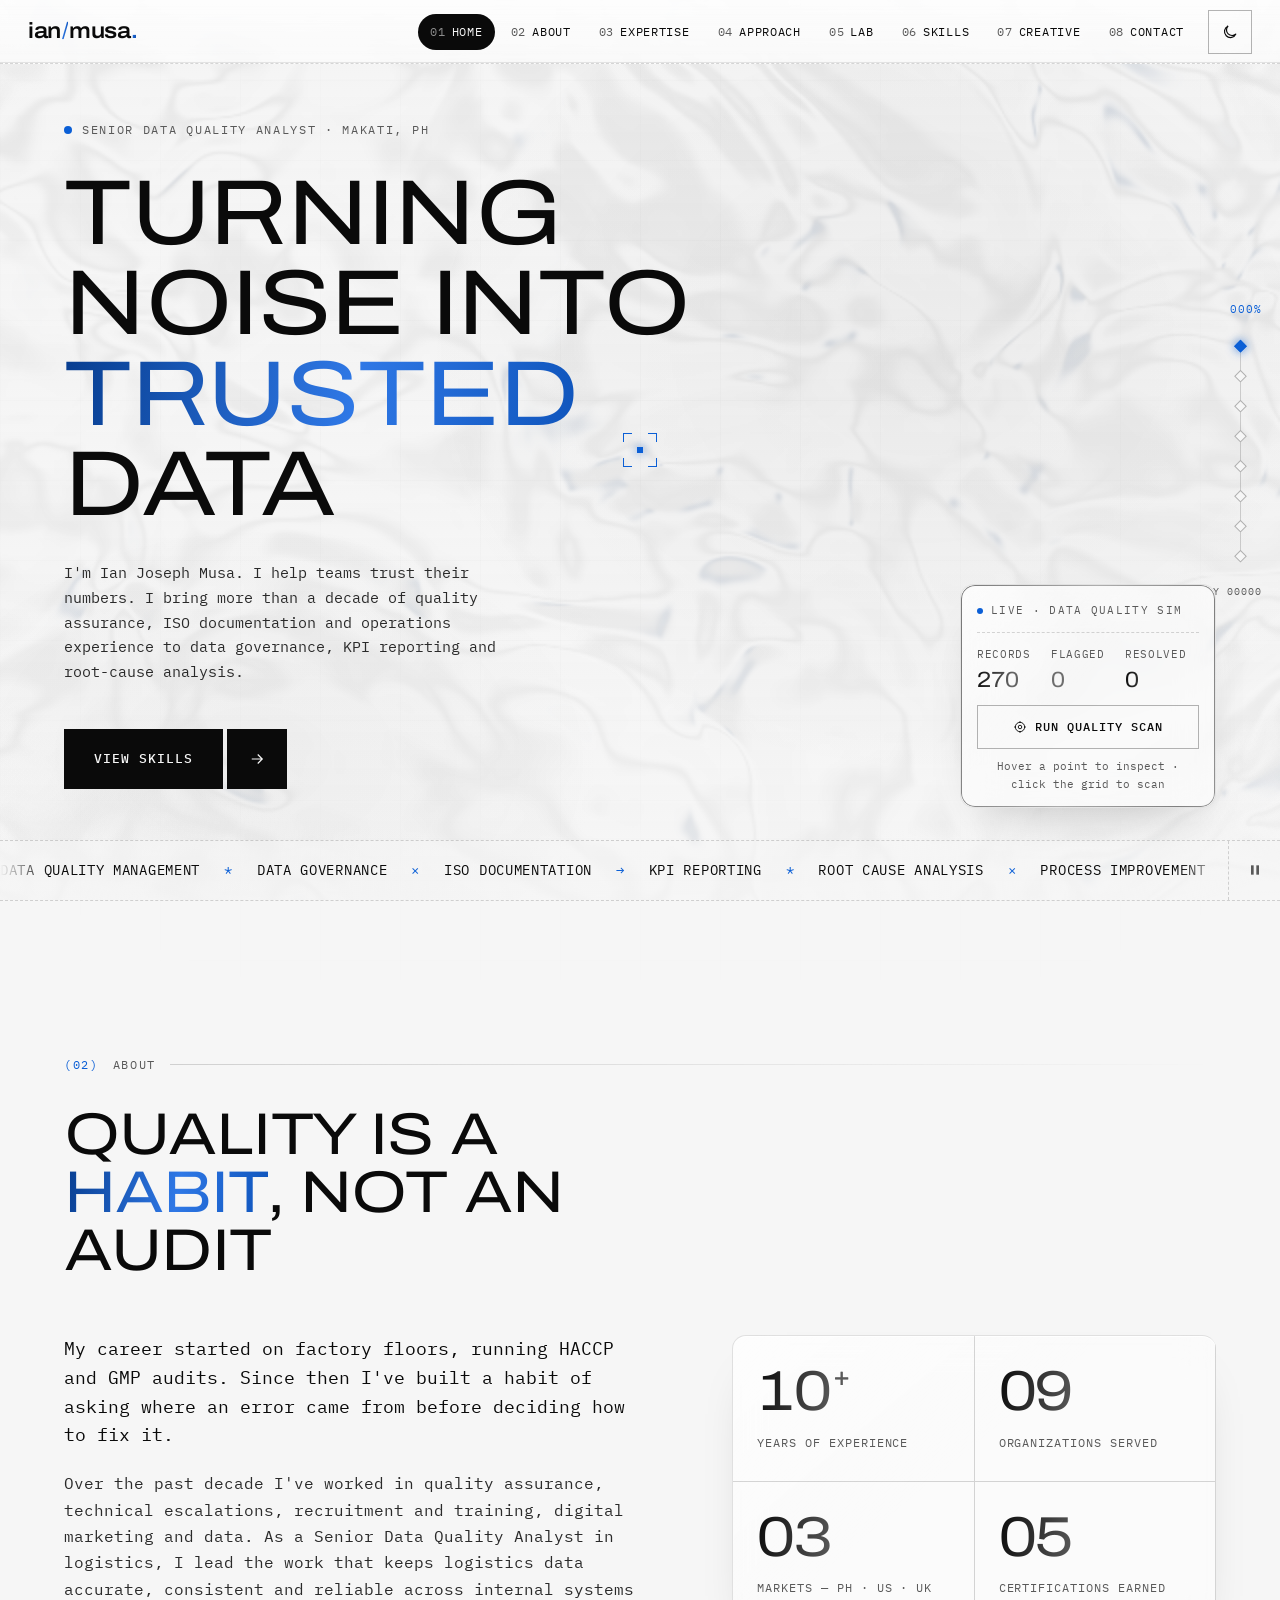
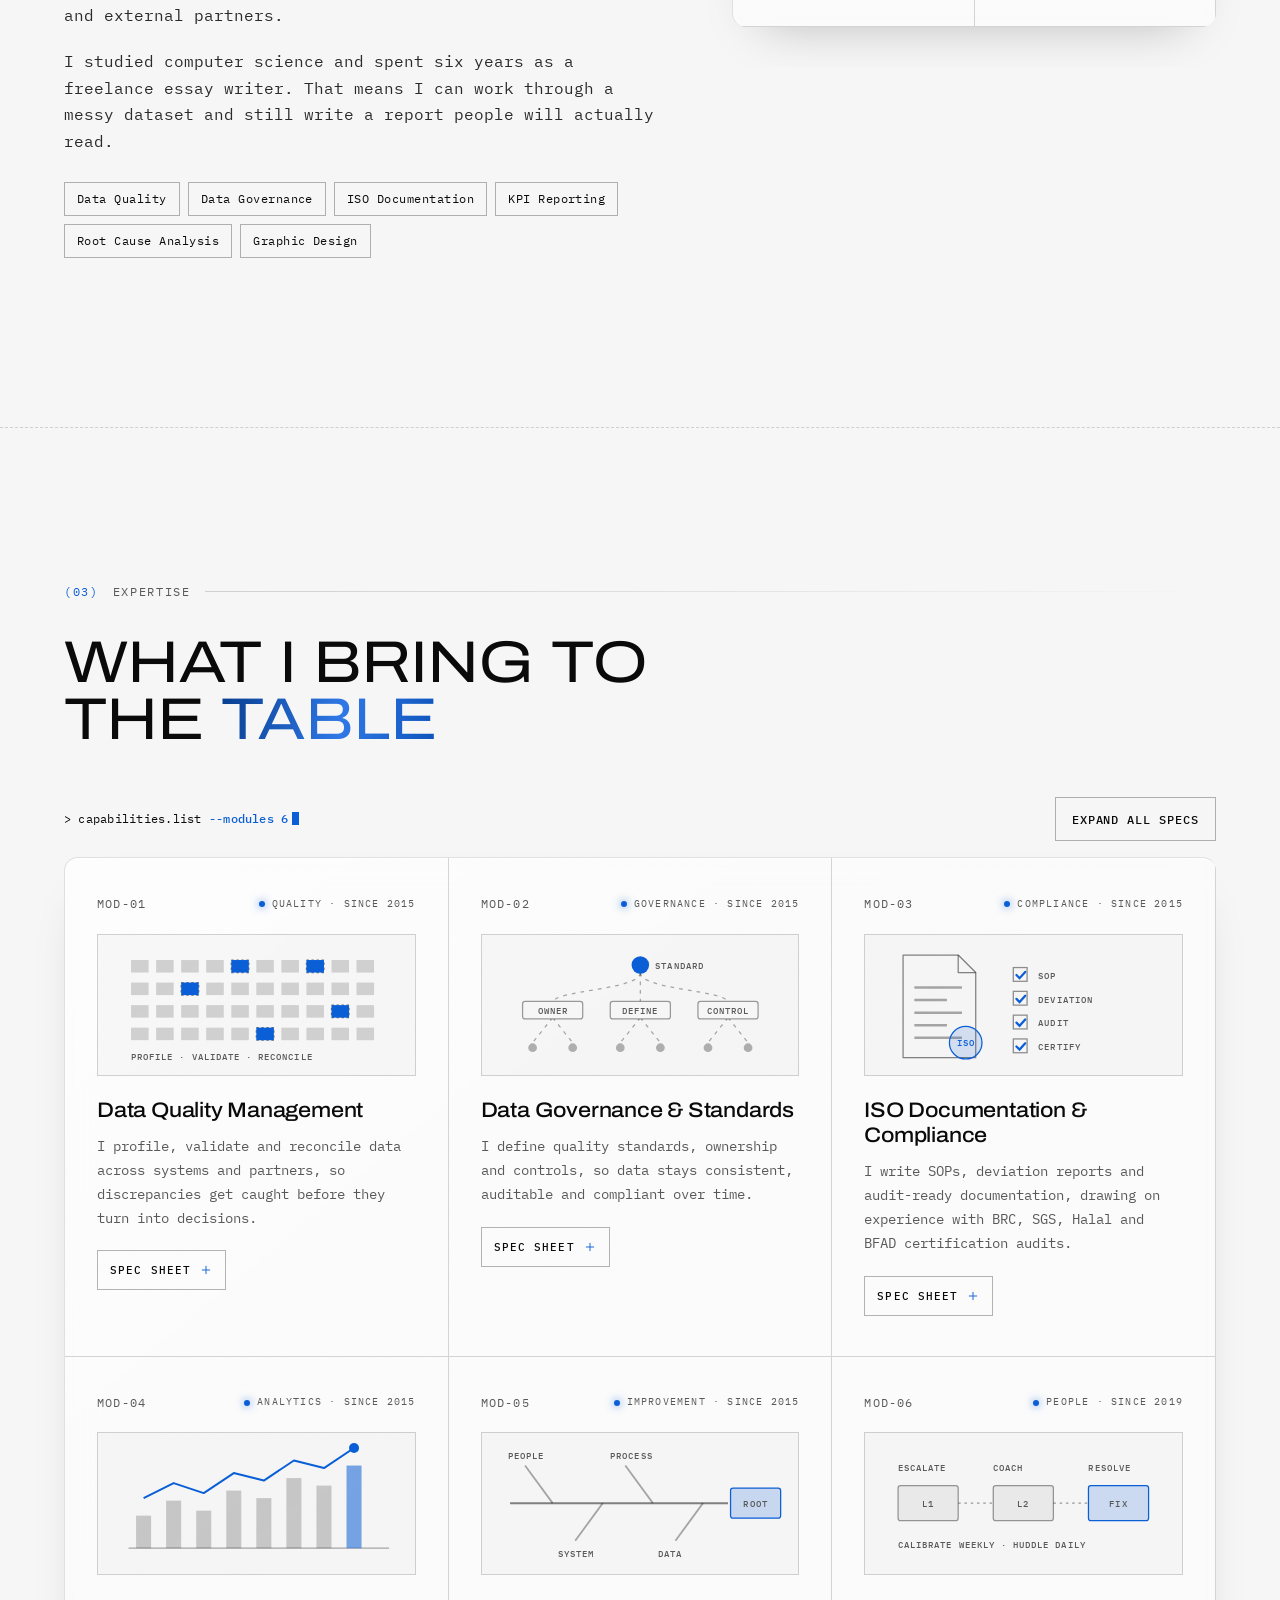
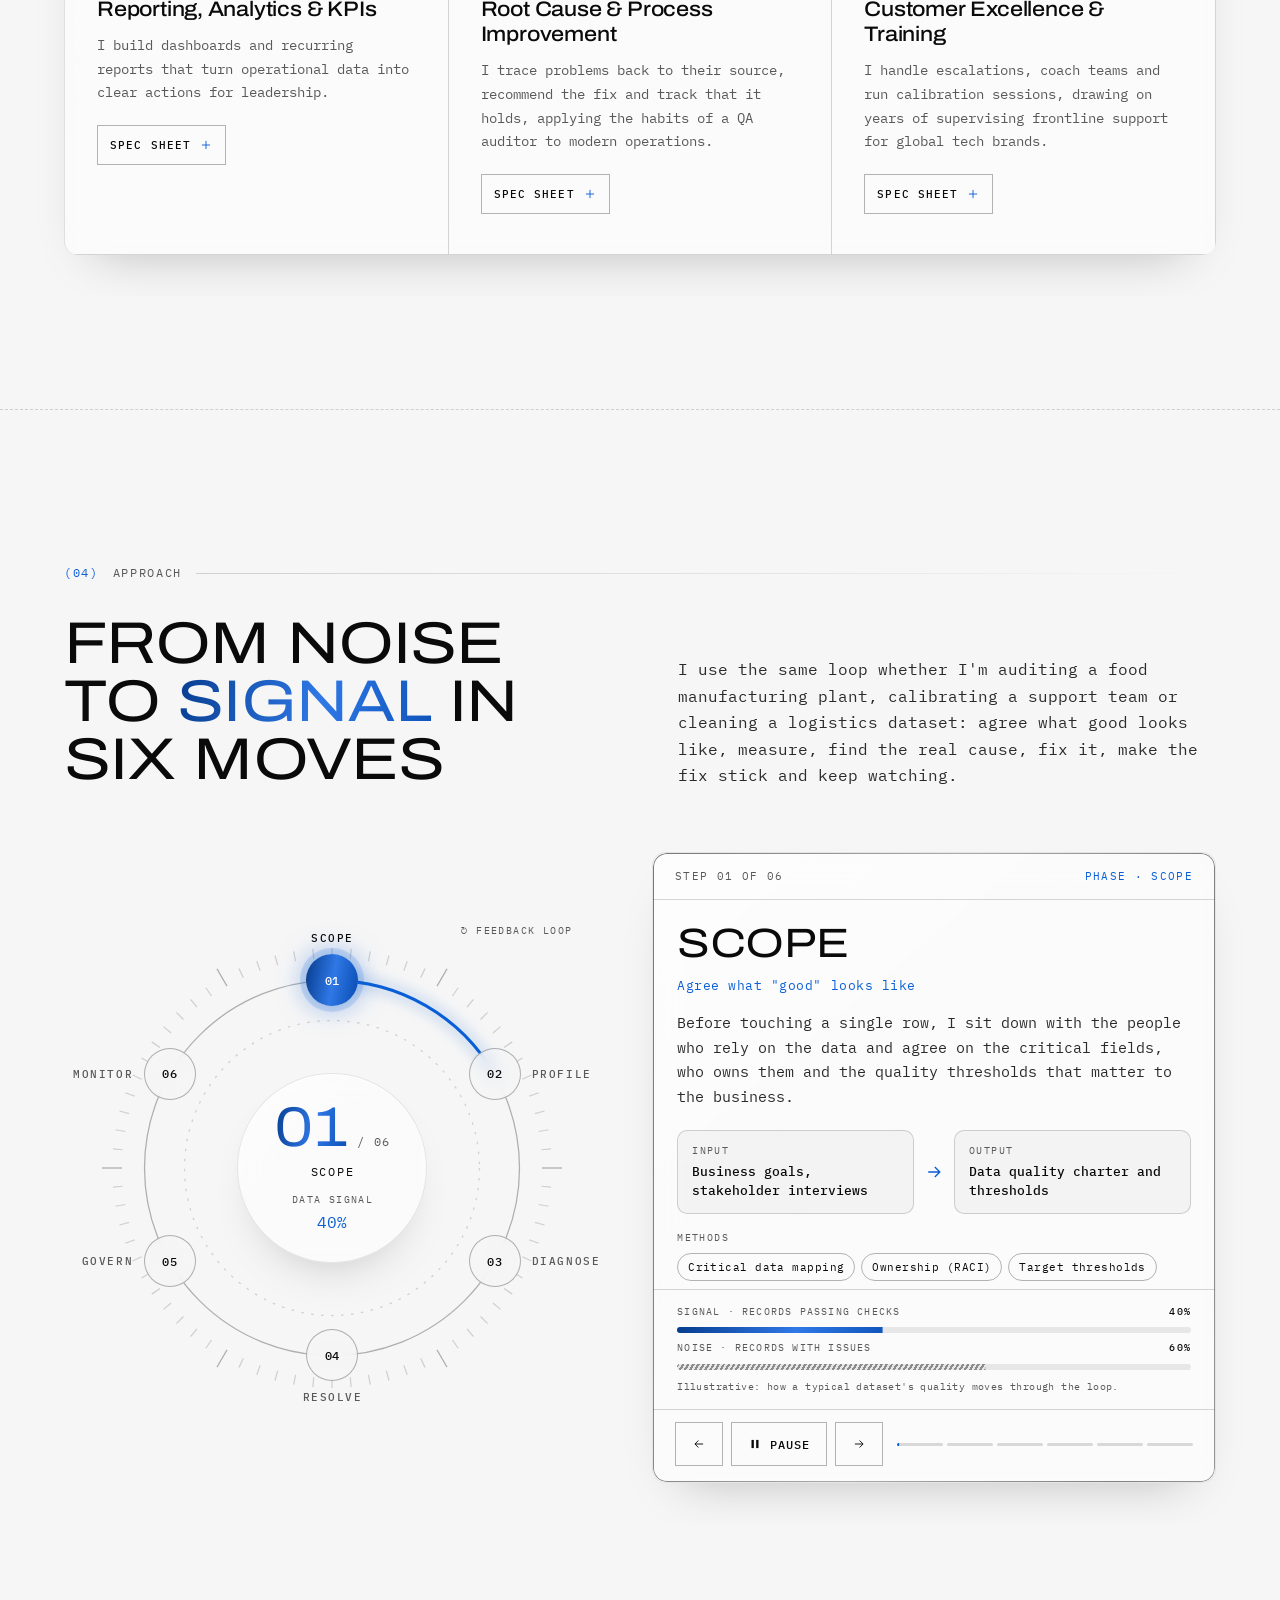
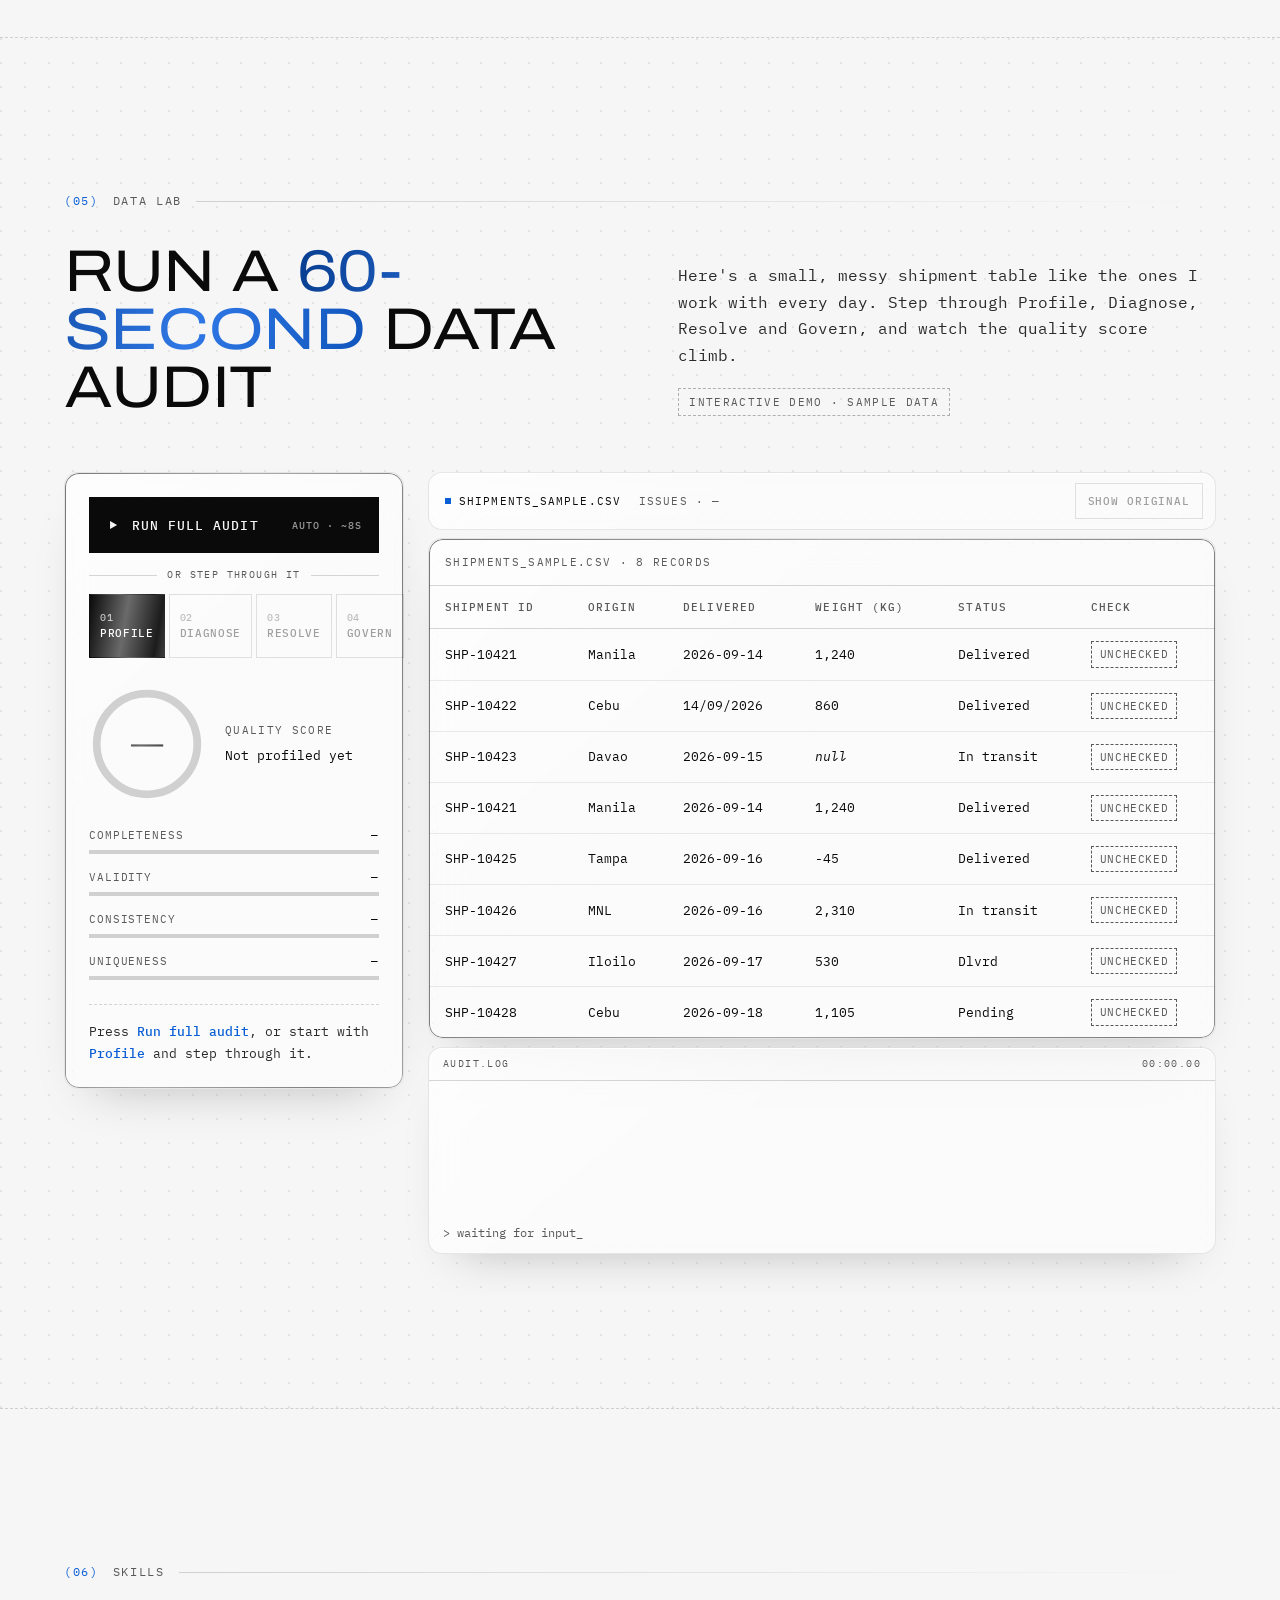
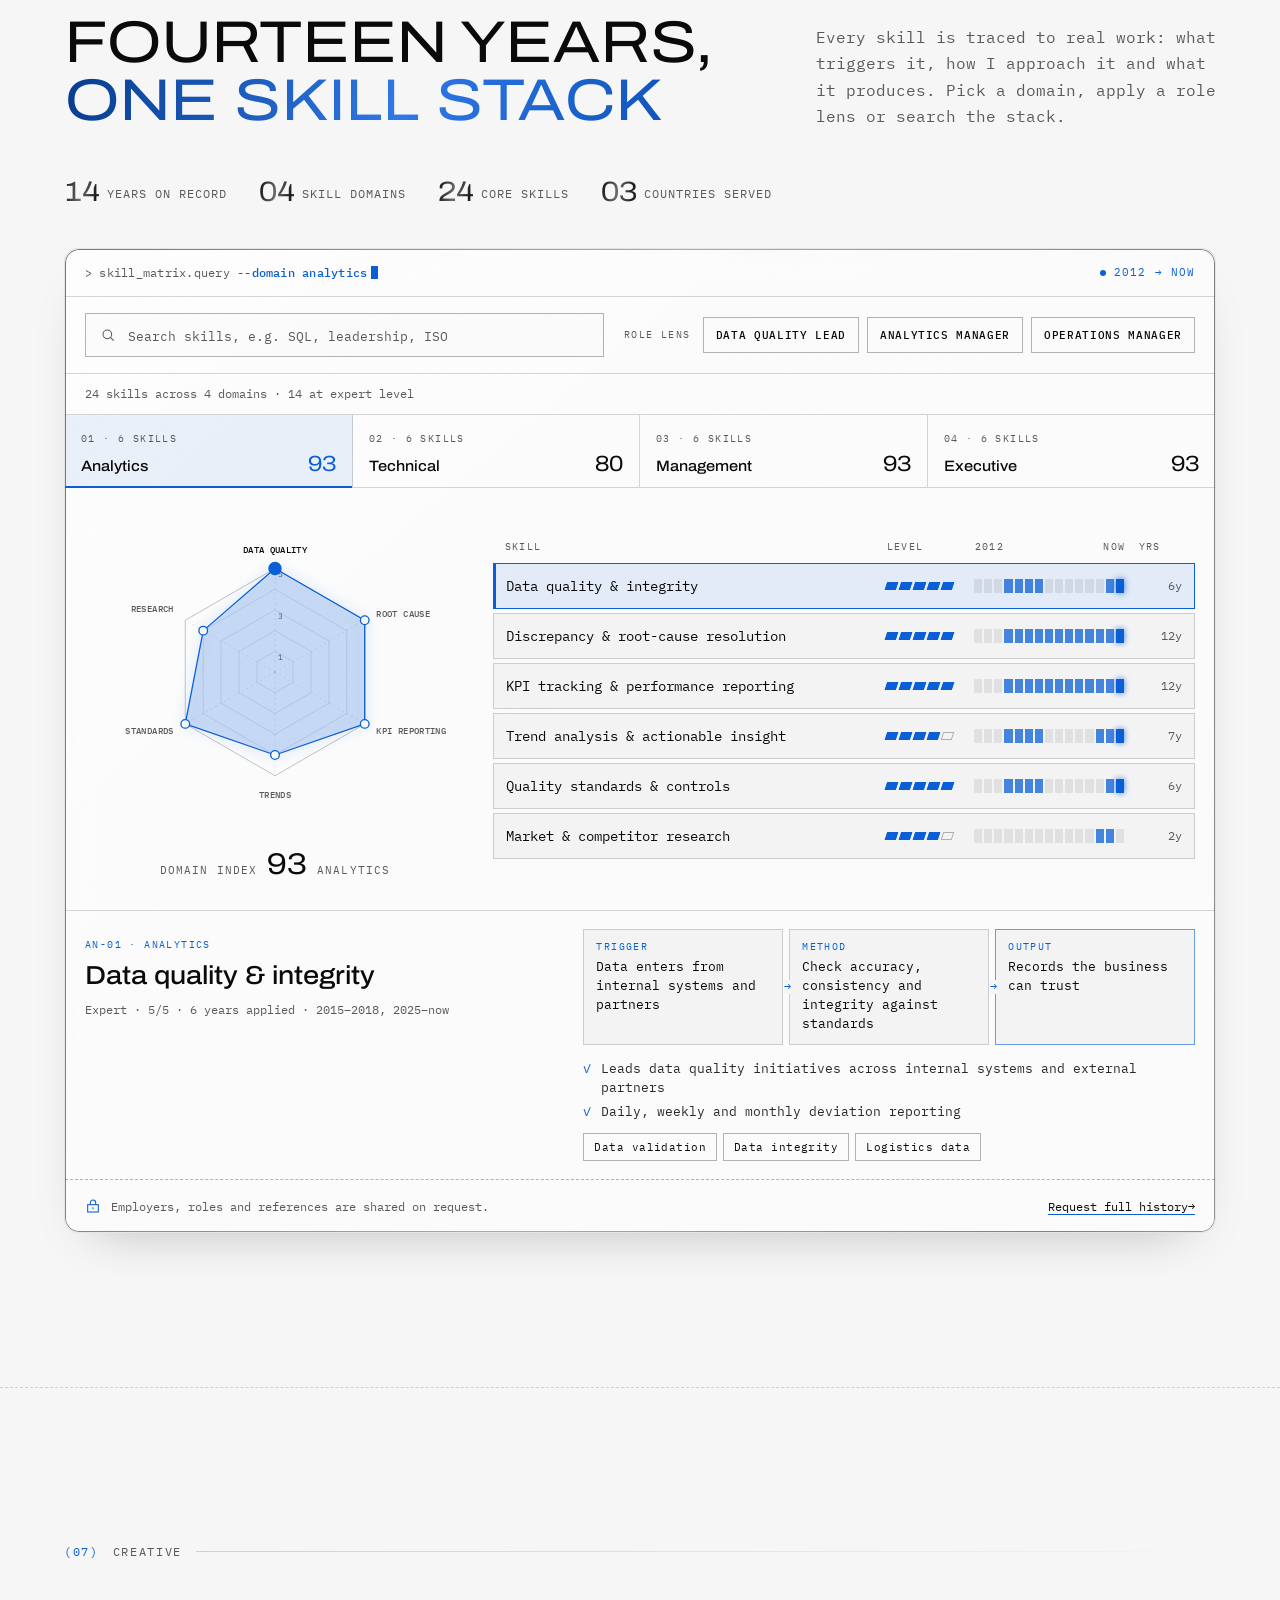
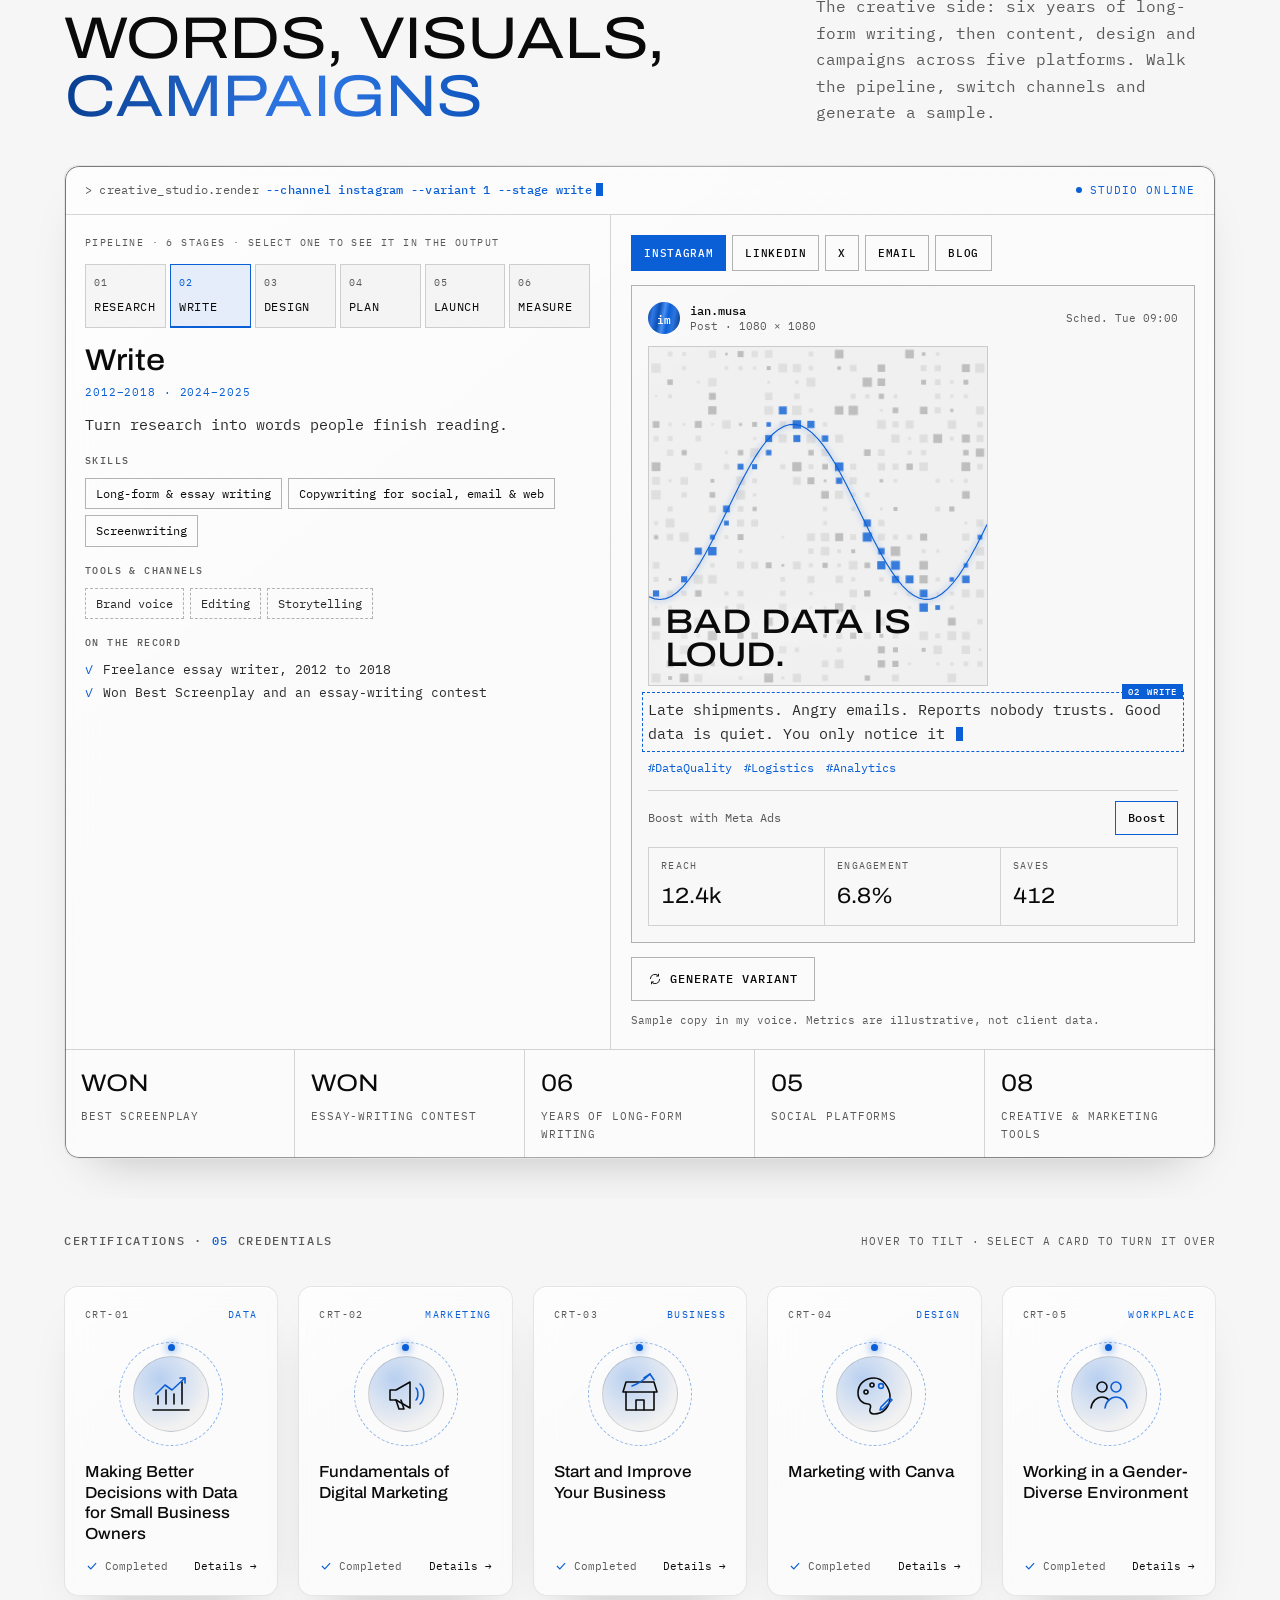
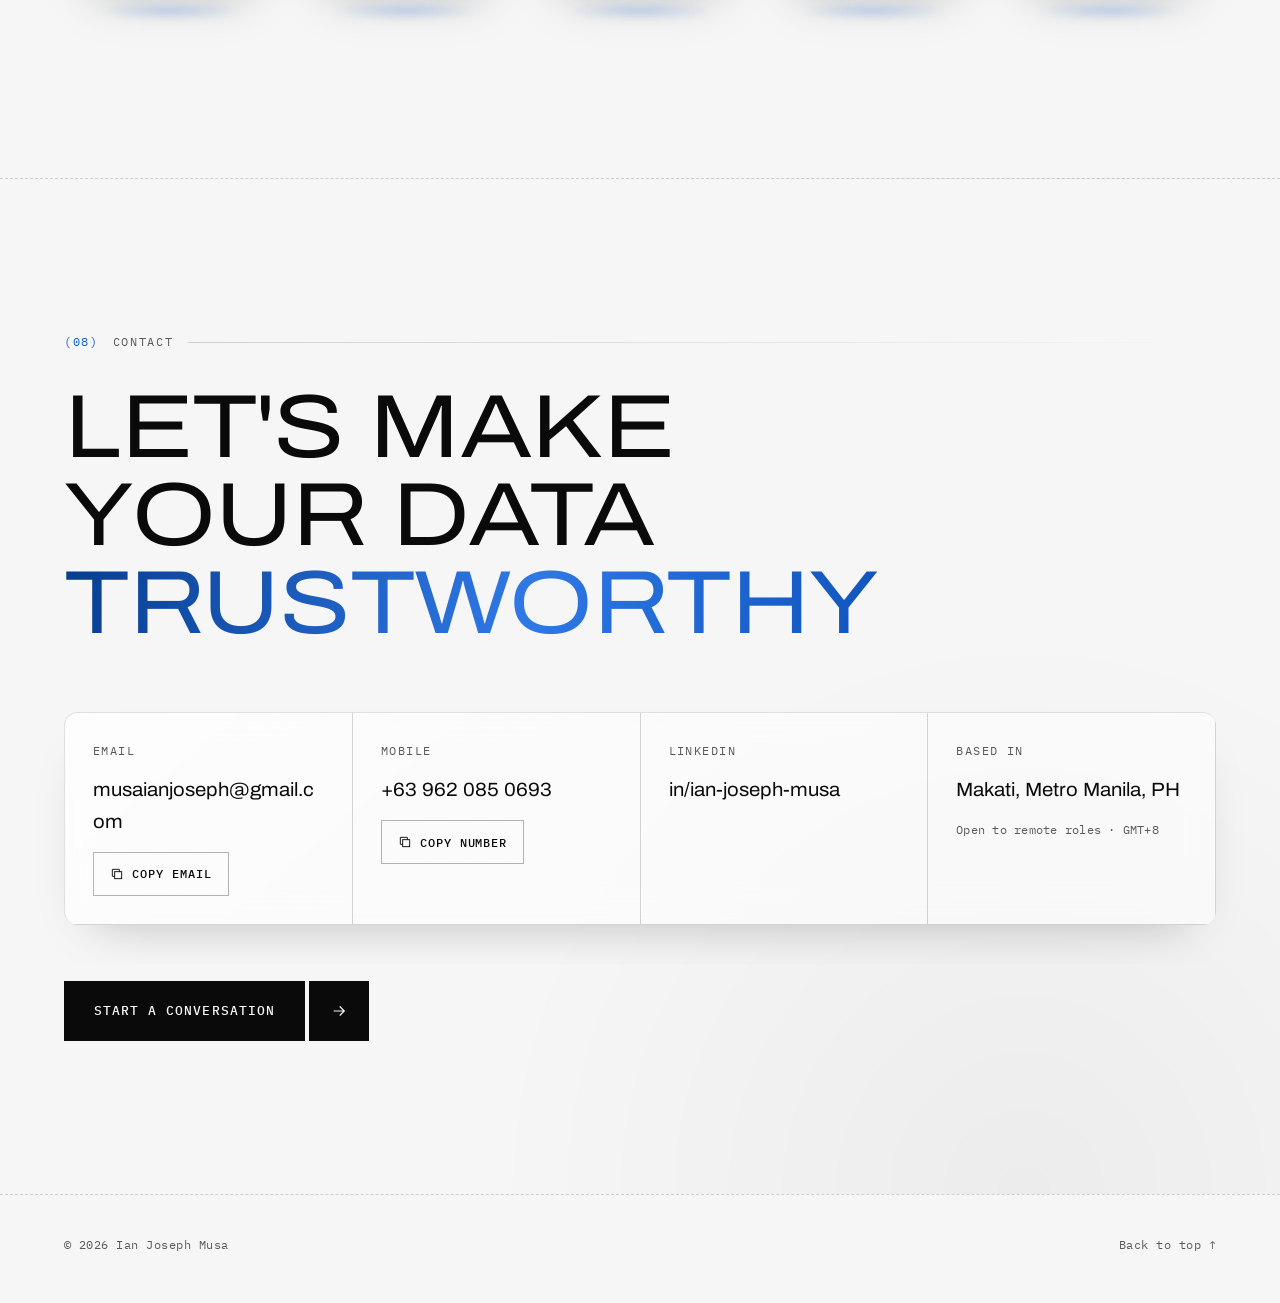
==== index.html @ a41e8c24 "Add files via upload" ====
<!doctype html>
<html lang="en">
<head>
<meta charset="utf-8">
<meta name="viewport" content="width=device-width, initial-scale=1">
<title>Ian Joseph Musa — Senior Data Quality Analyst</title>
<meta name="description" content="Ian Joseph Musa — Senior Data Quality Analyst and ISO documentation specialist based in Makati, Philippines. Data quality, governance, KPI reporting and process improvement.">
<meta name="theme-color" content="#080808">
<script>
  // set the theme before first paint: saved choice, else the OS preference
  (function () {
    var t;
    try { t = localStorage.getItem('theme'); } catch (e) {}
    if (t !== 'light' && t !== 'dark') t = matchMedia('(prefers-color-scheme: light)').matches ? 'light' : 'dark';
    document.documentElement.dataset.theme = t;
  })();
</script>
<link rel="preconnect" href="https://fonts.googleapis.com">
<link rel="preconnect" href="https://fonts.gstatic.com" crossorigin>
<link href="https://fonts.googleapis.com/css2?family=Archivo:wdth,wght@62..125,300..800&family=IBM+Plex+Mono:wght@400;500;600&display=swap" rel="stylesheet">
<style>
  :root {
    color-scheme: dark;
    /* Brand palette — "Mercury": black, white and greys only. Meaning is carried by
       brightness + shape/pattern (verified = bright, anomaly = mid-grey + hatching/boxes). */
    --ink-950: #030303;
    --ink-900: #080808;
    --ink-850: #0E0E0E;
    --ink-800: #151515;
    --ink-700: #232323;
    --bg-rgb: 4, 4, 4;        /* surfaces / scrims */
    --fg-rgb: 232, 232, 232;  /* hairlines, faint fills */
    --line: rgba(var(--fg-rgb), 0.16);
    --line-strong: rgba(var(--fg-rgb), 0.30);
    --text: #F2F2F2;
    --text-soft: #C9C9C9;
    --text-muted: #9C9C9C;
    --signal: #4D9FFF;      /* the one color: electric blue — "verified" / live / focus */
    --signal-rgb: 77, 159, 255;
    --signal-ink: #03101F;  /* text on signal */
    --ember: #8E8E8E;       /* secondary accent — "anomaly" (mid grey) */
    --ember-rgb: 142, 142, 142;
    --ember-soft: #B5B5B5;
    --teal-glow: rgba(255, 255, 255, 0.05);
    /* career-track tones */
    --t-data: #4D9FFF; --t-cx: #D0D0D0; --t-people: #ADADAD; --t-mkt: #8E8E8E; --t-edu: #767676;
    --on-c: #0A0A0A;        /* text on a track-toned fill */
    /* liquid metal: a polished-chrome gradient that flows (background-position animates),
       with one cool blue-steel reflection */
    --chrome: linear-gradient(100deg, #4d4d4d 0%, #e9e9e9 16%, #8a8a8a 30%, #ffffff 44%, #9cc6ff 52%, #6f6f6f 60%, #d9d9d9 76%, #3f3f3f 100%);
    --chrome-ink: #0A0A0A;
    /* glass: frosted panels floating over the liquid metal */
    --glass-bg: rgba(255, 255, 255, .045);
    --glass-bg-hi: rgba(255, 255, 255, .10);       /* top-left of the panel catches more light */
    --glass-border: rgba(255, 255, 255, .13);
    --glass-rim: rgba(255, 255, 255, .24);          /* inner top edge highlight */
    --glass-shadow: 0 24px 60px -28px rgba(0, 0, 0, .75);
    --glass-glare: rgba(255, 255, 255, .07);
    --glass-blur: 18px;
    --glass-radius: 14px;
    /* blue liquid metal for highlighted words */
    --chrome-blue: linear-gradient(100deg, #1f5fd1 0%, #8fc0ff 18%, #3b8cff 34%, #e6f1ff 48%, #4d9fff 60%, #a9ceff 76%, #1a4fb0 100%);

    --font-display: "Archivo", "Helvetica Neue", Arial, sans-serif;
    --font-mono: "IBM Plex Mono", ui-monospace, "Cascadia Mono", Consolas, monospace;

    --gutter: clamp(16px, 5vw, 72px);
    --maxw: 1320px;
    --header-h: 64px;

    --ease-out: cubic-bezier(.22, 1, .36, 1);
    --ease-in-out: cubic-bezier(.65, 0, .35, 1);
    --dur-fast: 180ms;
    --dur-med: 320ms;
    --dur-slow: 800ms;
  }

  /* Light theme — white paper, black ink; chrome turns to dark brushed steel to keep contrast */
  :root[data-theme="light"] {
    color-scheme: light;
    --ink-950: #EAEAEA;
    --ink-900: #F6F6F6;
    --ink-850: #EEEEEE;
    --ink-800: #E4E4E4;
    --ink-700: #D0D0D0;
    --bg-rgb: 246, 246, 246;
    --fg-rgb: 12, 12, 12;
    --text: #0A0A0A;
    --text-soft: #2A2A2A;
    --text-muted: #595959;
    --signal: #0B5FD6;
    --signal-rgb: 11, 95, 214;
    --signal-ink: #FFFFFF;
    --ember: #6E6E6E;
    --ember-rgb: 110, 110, 110;
    --ember-soft: #4A4A4A;
    --teal-glow: rgba(0, 0, 0, 0.04);
    --t-data: #0B5FD6; --t-cx: #333333; --t-people: #545454; --t-mkt: #6E6E6E; --t-edu: #8A8A8A;
    --on-c: #FFFFFF;
    --chrome: linear-gradient(100deg, #0a0a0a 0%, #6a6a6a 16%, #1c1c1c 30%, #8a8a8a 44%, #1d4f9a 52%, #111111 60%, #5c5c5c 76%, #050505 100%);
    --chrome-ink: #FFFFFF;
    --glass-bg: rgba(255, 255, 255, .50);
    --glass-bg-hi: rgba(255, 255, 255, .78);
    --glass-border: rgba(10, 10, 10, .09);
    --glass-rim: rgba(255, 255, 255, .95);
    --glass-shadow: 0 24px 50px -30px rgba(0, 0, 0, .28);
    --glass-glare: rgba(255, 255, 255, .45);
    --chrome-blue: linear-gradient(100deg, #073d8f 0%, #2f78e6 18%, #0a4fb5 34%, #4a8ff0 48%, #0b5fd6 60%, #2b74e0 76%, #06327a 100%);
  }
  :root[data-theme="light"] .hero h1,
  :root[data-theme="light"] .hero h1 em { text-shadow: none; }

  /* theme switch: circular wipe via the View Transitions API (JS drives the clip-path) */
  ::view-transition-old(root), ::view-transition-new(root) { animation: none; mix-blend-mode: normal; }

  *, *::before, *::after { box-sizing: border-box; }
  html { scroll-behavior: smooth; scroll-padding-top: calc(var(--header-h) + 16px); -webkit-text-size-adjust: 100%; }
  body {
    margin: 0;
    background: var(--ink-900);
    color: var(--text);
    font-family: var(--font-mono);
    font-size: 16px;
    line-height: 1.65;
    -webkit-font-smoothing: antialiased;
    overflow-x: hidden;
  }
  img, svg, canvas { display: block; max-width: 100%; }
  [hidden] { display: none !important; }
  a { color: inherit; }
  ::selection { background: var(--signal); color: var(--signal-ink); }

  :focus-visible { outline: 2px solid var(--signal); outline-offset: 3px; border-radius: 2px; }

  .skip-link {
    position: absolute; left: 16px; top: -100px; z-index: 1000;
    background: var(--signal); color: var(--signal-ink);
    padding: 10px 16px; font-weight: 600; text-decoration: none;
  }
  .skip-link:focus { top: 12px; }

  .wrap { width: 100%; max-width: var(--maxw); margin: 0 auto; padding: 0 var(--gutter); }

  /* ---------- Header ---------- */
  .site-header {
    position: fixed; inset: 0 0 auto 0; z-index: 100;
    height: var(--header-h);
    border-bottom: 1px dashed var(--line);
    background: linear-gradient(to bottom, rgba(var(--bg-rgb),.85), rgba(var(--bg-rgb),.55));
    backdrop-filter: blur(10px);
    -webkit-backdrop-filter: blur(10px);
  }
  .site-header .bar {
    height: 100%; display: flex; align-items: center; gap: 8px;
    padding: 0 clamp(16px, 2.2vw, 28px);
  }
  .site-header .wordmark { margin-right: auto; }
  .theme-btn {
    position: relative; flex: none; width: 44px; height: 44px; margin-left: 4px;
    display: grid; place-items: center; overflow: hidden;
    background: transparent; color: var(--text); border: 1px solid var(--line-strong); cursor: pointer;
    transition: border-color var(--dur-fast), color var(--dur-fast);
  }
  .theme-btn:hover { border-color: var(--signal); color: var(--signal); }
  .theme-btn svg { position: absolute; width: 18px; height: 18px; transition: transform 500ms var(--ease-out), opacity 300ms; }
  /* show the icon of the mode you'd switch TO */
  :root[data-theme="dark"] .theme-btn .i-moon,
  :root[data-theme="light"] .theme-btn .i-sun { transform: translateY(140%) rotate(90deg); opacity: 0; }
  .wordmark {
    font-family: var(--font-display);
    font-stretch: 112%;
    font-weight: 600;
    font-size: 22px;
    letter-spacing: -0.02em;
    text-decoration: none;
    display: inline-flex; align-items: baseline;
    min-height: 44px; align-items: center;
  }
  .wordmark .slash { color: var(--signal); margin: 0 1px; font-weight: 400; }
  .wordmark .dot { color: var(--signal); }

  .nav ol { list-style: none; margin: 0; padding: 0; display: flex; gap: 4px; }
  .nav a {
    display: inline-flex; align-items: center; gap: 6px;
    min-height: 36px; padding: 6px 12px;
    border-radius: 999px;
    font-size: 12px; letter-spacing: 0.06em; text-transform: uppercase;
    text-decoration: none; color: var(--text);
    transition: background var(--dur-fast) var(--ease-out), color var(--dur-fast) var(--ease-out);
  }
  .nav a .n { color: var(--text-muted); transition: color var(--dur-fast); }
  .nav a:hover { background: rgba(var(--fg-rgb),.08); }
  .nav a[aria-current="true"] { background: var(--text); color: var(--ink-900); }
  .nav a[aria-current="true"] .n { color: color-mix(in srgb, var(--ink-900) 55%, var(--text)); }

  .menu-btn {
    display: none;
    min-width: 44px; min-height: 44px;
    background: transparent; border: 1px solid var(--line-strong); color: var(--text);
    font: 500 12px var(--font-mono); letter-spacing: .08em; text-transform: uppercase;
    padding: 0 14px; cursor: pointer;
  }

  @media (max-width: 1100px) {
    .menu-btn { display: inline-flex; align-items: center; }
    .nav {
      position: fixed; inset: var(--header-h) 0 auto 0;
      background: var(--ink-900);
      border-bottom: 1px dashed var(--line);
      transform: translateY(-8px); opacity: 0; visibility: hidden;
      transition: opacity var(--dur-med) var(--ease-out), transform var(--dur-med) var(--ease-out), visibility 0s linear var(--dur-med);
    }
    .nav.open { transform: none; opacity: 1; visibility: visible; transition-delay: 0s; }
    .nav ol { flex-direction: column; padding: 12px 16px 20px; gap: 2px; }
    .nav a { width: 100%; min-height: 48px; border-radius: 0; font-size: 14px; padding: 10px 12px; }
  }

  /* ---------- Hero ---------- */
  .hero {
    position: relative;
    min-height: 100vh; min-height: 100dvh;
    display: grid; grid-template-rows: 1fr auto; grid-template-columns: minmax(0, 1fr);
    overflow: hidden;
    background:
      radial-gradient(60% 70% at 72% 40%, var(--teal-glow), transparent 70%),
      radial-gradient(40% 40% at 20% 85%, rgba(var(--ember-rgb),.06), transparent 70%),
      linear-gradient(180deg, rgba(var(--bg-rgb), .45) 0%, rgba(var(--bg-rgb), .65) 100%); /* liquid metal shows through, text stays ≥ 4.5:1 */
  }
  .hero canvas {
    position: absolute; inset: 0; width: 100%; height: 100%;
  }
  .hero::after { /* vignette + grain-ish falloff */
    content: ""; position: absolute; inset: 0; pointer-events: none;
    background: radial-gradient(120% 90% at 50% 45%, transparent 55%, rgba(var(--bg-rgb),.75) 100%);
  }
  .hero-inner {
    position: relative; z-index: 2;
    align-self: center;
    padding-top: calc(var(--header-h) + 48px);
    padding-bottom: 48px;
  }
  .eyebrow {
    font-size: 12px; letter-spacing: .14em; text-transform: uppercase; color: var(--text-muted);
    display: inline-flex; align-items: center; gap: 10px; margin: 0 0 28px;
  }
  .eyebrow .pulse {
    width: 8px; height: 8px; border-radius: 50%; background: var(--signal);
    box-shadow: 0 0 0 0 rgba(var(--signal-rgb),.6);
    animation: pulse 2.4s var(--ease-out) infinite;
  }
  @keyframes pulse { 0% { box-shadow: 0 0 0 0 rgba(var(--signal-rgb),.55); } 70%,100% { box-shadow: 0 0 0 10px rgba(var(--signal-rgb),0); } }

  .display {
    font-family: var(--font-display);
    font-stretch: 118%;
    font-weight: 400;
    text-transform: uppercase;
    letter-spacing: -0.015em;
    line-height: .98;
    margin: 0;
  }
  .hero h1 {
    font-size: clamp(42px, 7.2vw, 104px);
    text-shadow: 0 0 28px rgba(var(--fg-rgb),.22), 0 0 2px rgba(var(--fg-rgb),.4);
    max-width: 11ch;
  }
  .hero h1 em { font-style: normal; color: var(--signal); text-shadow: 0 0 30px rgba(var(--signal-rgb),.35); }
  .hero .lede {
    max-width: 52ch; margin: 32px 0 44px;
    font-size: clamp(15px, 1.15vw, 17px);
    color: var(--text-soft);
  }
  .btn-pair { display: inline-flex; gap: 4px; }
  .btn {
    display: inline-flex; align-items: center; justify-content: center;
    min-height: 60px; padding: 0 30px;
    font: 500 13px var(--font-mono); letter-spacing: .08em; text-transform: uppercase;
    text-decoration: none; cursor: pointer; border: 0;
    background: var(--text); color: var(--ink-900);
    transition: background var(--dur-fast) var(--ease-out), color var(--dur-fast) var(--ease-out), transform var(--dur-fast) var(--ease-out);
  }
  .btn.square { width: 60px; padding: 0; }
  .btn svg { width: 18px; height: 18px; transition: transform var(--dur-med) var(--ease-out); }
  .btn-pair:hover .btn { background: var(--signal); color: var(--signal-ink); }
  .btn-pair:hover .btn.square svg { transform: translateX(3px); }
  .btn:active { transform: scale(.98); }
  .btn.ghost { background: transparent; color: var(--text); border: 1px solid var(--line-strong); }
  .btn.ghost:hover { border-color: var(--signal); color: var(--signal); background: transparent; }

  /* Hero HUD — live readout of the data-quality simulation */
  .hud {
    position: absolute; z-index: 3; right: var(--gutter); bottom: 92px;
    width: 256px; padding: 16px 16px 14px;
    border: 1px solid var(--line); background: rgba(var(--bg-rgb),.62);
    backdrop-filter: blur(6px); -webkit-backdrop-filter: blur(6px);
    font-size: 12px;
  }
  .hud-head { display: flex; align-items: center; gap: 8px; letter-spacing: .12em; text-transform: uppercase; color: var(--text-muted); margin-bottom: 12px; font-size: 11px; }
  .hud-head .pulse { width: 6px; height: 6px; border-radius: 50%; background: var(--signal); animation: pulse 2.4s var(--ease-out) infinite; }
  .hud dl { display: grid; grid-template-columns: repeat(3, 1fr); margin: 0 0 14px; padding-top: 12px; border-top: 1px dashed var(--line); }
  .hud dt { font-size: 11px; color: var(--text-muted); letter-spacing: .06em; text-transform: uppercase; }
  .hud dd { margin: 6px 0 0; font-family: var(--font-display); font-stretch: 112%; font-size: 22px; line-height: 1; font-variant-numeric: tabular-nums; }
  .hud dd.ember { color: var(--ember); }
  .hud dd.lime { color: var(--signal); }
  .hud-btn {
    width: 100%; min-height: 44px; display: inline-flex; align-items: center; justify-content: center; gap: 8px;
    background: transparent; color: var(--text); border: 1px solid var(--line-strong); cursor: pointer;
    font: 500 12px var(--font-mono); letter-spacing: .08em; text-transform: uppercase;
    transition: border-color var(--dur-fast), color var(--dur-fast), background var(--dur-fast);
  }
  .hud-btn:hover { border-color: var(--signal); color: var(--signal-ink); background: var(--signal); }
  .hud-btn svg { width: 14px; height: 14px; }
  .hud-hint { margin: 8px 0 0; color: var(--text-muted); font-size: 11px; text-align: center; }
  @media (max-width: 760px) {
    .hero { grid-template-rows: 1fr auto auto; }
    .hud { position: relative; right: auto; bottom: auto; width: auto; margin: 0 var(--gutter) 24px; }
    .hud-hint { display: none; }
  }

  /* ---------- Marquee ---------- */
  .marquee {
    position: relative; z-index: 3;
    border-top: 1px dashed var(--line);
    display: flex; align-items: center;
    background: rgba(var(--bg-rgb),.55);
  }
  .marquee-viewport { overflow: hidden; flex: 1; mask-image: linear-gradient(90deg, transparent, #000 4%, #000 96%, transparent); }
  .marquee-track {
    display: flex; width: max-content;
    animation: marquee 48s linear infinite;
  }
  .marquee.paused .marquee-track { animation-play-state: paused; }
  .marquee-track ul { display: flex; list-style: none; margin: 0; padding: 0; }
  .marquee-track li {
    white-space: nowrap; padding: 18px 0;
    font-size: 14px; letter-spacing: .05em; text-transform: uppercase;
    display: inline-flex; align-items: center;
  }
  .marquee-track li .sep { color: var(--signal); margin: 0 24px; }
  @keyframes marquee { to { transform: translateX(-50%); } }
  .marquee-toggle {
    flex: none; align-self: stretch;
    min-width: 52px; border: 0; border-left: 1px dashed var(--line);
    background: transparent; color: var(--text-muted); cursor: pointer;
    display: grid; place-items: center;
  }
  .marquee-toggle:hover { color: var(--signal); }
  .marquee-toggle svg { width: 16px; height: 16px; }

  /* ---------- Sections ---------- */
  /* every content section sits on a 55% scrim over the liquid metal: the surface stays visible,
     body and muted text keep ≥ 4.5:1 even under the brightest highlight */
  section.block { background-color: rgba(var(--bg-rgb), .55); }
  section.block { padding: clamp(88px, 12vw, 160px) 0; border-top: 1px dashed var(--line); position: relative; }
  .section-label {
    display: flex; align-items: center; gap: 14px;
    font-size: 12px; letter-spacing: .14em; text-transform: uppercase; color: var(--text-muted);
    margin: 0 0 32px;
  }
  .section-label .idx { color: var(--signal); }
  .section-label::after { content: ""; flex: 1; height: 1px; background: linear-gradient(90deg, var(--line), transparent); }
  .block h2 { font-size: clamp(32px, 4.6vw, 64px); max-width: 16ch; }
  .block h2 em { font-style: normal; color: var(--signal); }

  /* About */
  .about-grid { display: grid; grid-template-columns: 1.1fr .9fr; gap: clamp(40px, 6vw, 96px); align-items: start; margin-top: 56px; }
  .about-copy p { margin: 0 0 20px; color: var(--text-soft); max-width: 60ch; }
  .about-copy p:first-child { font-size: clamp(17px, 1.4vw, 20px); color: var(--text); line-height: 1.6; }
  .tags { display: flex; flex-wrap: wrap; gap: 8px; margin-top: 28px; padding: 0; list-style: none; }
  .tags li { border: 1px solid var(--line-strong); padding: 6px 12px; font-size: 12px; letter-spacing: .04em; color: var(--text); }
  .stats { display: grid; grid-template-columns: 1fr 1fr; border-top: 1px solid var(--line); border-left: 1px solid var(--line); }
  .stat { padding: 28px 24px; border-right: 1px solid var(--line); border-bottom: 1px solid var(--line); }
  .stat .num {
    font-family: var(--font-display); font-stretch: 118%; font-weight: 400;
    font-size: clamp(40px, 4.4vw, 60px); line-height: 1; letter-spacing: -.02em;
    font-variant-numeric: tabular-nums;
  }
  .stat .num sup { font-size: .45em; color: var(--signal); vertical-align: top; margin-left: 2px; }
  .stat .lbl { margin-top: 12px; font-size: 12px; letter-spacing: .08em; text-transform: uppercase; color: var(--text-muted); }

  /* Expertise */
  .cap-grid { display: grid; grid-template-columns: repeat(3, 1fr); margin-top: 56px; border-top: 1px solid var(--line); border-left: 1px solid var(--line); }
  .cap {
    position: relative; padding: 36px 32px 40px;
    border-right: 1px solid var(--line); border-bottom: 1px solid var(--line);
    min-height: 300px; display: flex; flex-direction: column;
    transition: background var(--dur-med) var(--ease-out);
  }
  .cap:hover { background: var(--ink-850); }
  .cap .cap-n { font-size: 12px; color: var(--text-muted); letter-spacing: .1em; }
  /* capability modules: a live diagram per module (runs while hovered, focused or open) + a spec sheet */
  .cap-bar { display: flex; justify-content: space-between; align-items: center; gap: 12px; flex-wrap: wrap; margin-top: 48px; }
  .cap-bar .mini-btn { align-self: center; }
  .cap-bar + .cap-grid { margin-top: 16px; }
  .cap-top { display: flex; justify-content: space-between; align-items: center; gap: 10px; }
  .cap-st { display: inline-flex; align-items: center; gap: 7px; font-size: 10px; letter-spacing: .12em; text-transform: uppercase; color: var(--text-muted); }
  .cap-st i { width: 6px; height: 6px; border-radius: 50%; background: var(--signal); box-shadow: 0 0 8px rgba(var(--signal-rgb), .8); }
  .cap-viz { display: block; width: 100%; height: auto; margin: 20px 0 22px; padding: 10px 8px; border: 1px solid var(--line); background: rgba(var(--fg-rgb), .025); overflow: visible; }
  .cap-viz .lb { font: 500 7px var(--font-mono); letter-spacing: .12em; fill: var(--text-muted); }
  .cap-viz .lb.c { text-anchor: middle; }
  /* 01 data quality: hatched bad cells get fixed as the scan passes */
  .cap-viz .ok { fill: rgba(var(--fg-rgb), .16); }
  .cap-viz .bad { fill: none; stroke: rgba(var(--fg-rgb), .55); stroke-dasharray: 2 2; }
  .cap-viz .fix { fill: var(--signal); }
  .cap-viz .dq-wipe { transform-box: fill-box; transform-origin: left; }
  .cap-viz .dq-scan { fill: var(--signal); opacity: 0; filter: drop-shadow(0 0 4px var(--signal)); }
  /* 02 governance: standard flows down to owners, definitions and controls */
  .cap-viz .edge { fill: none; stroke: rgba(var(--fg-rgb), .35); stroke-dasharray: 3 4; }
  .cap-viz .node { fill: rgb(var(--bg-rgb)); stroke: rgba(var(--fg-rgb), .4); }
  .cap-viz .leaf { fill: rgba(var(--fg-rgb), .3); }
  .cap-viz .root { fill: var(--signal); }
  /* 03 compliance: document lines, checklist ticks, stamp */
  .cap-viz .doc { fill: none; stroke: rgba(var(--fg-rgb), .5); stroke-linejoin: round; }
  .cap-viz .ln { fill: none; stroke: rgba(var(--fg-rgb), .35); stroke-width: 2; stroke-dasharray: 40; }
  .cap-viz .stamp circle { fill: rgba(var(--signal-rgb), .14); stroke: var(--signal); }
  .cap-viz .stamp text { fill: var(--signal); }
  .cap-viz .stamp { transform-box: fill-box; transform-origin: center; }
  .cap-viz .box { fill: none; stroke: rgba(var(--fg-rgb), .45); }
  .cap-viz .tick { fill: none; stroke: var(--signal); stroke-width: 1.8; stroke-linecap: round; stroke-dasharray: 12; }
  /* 04 analytics: bars, trend line, KPI dot */
  .cap-viz .axis { stroke: rgba(var(--fg-rgb), .35); }
  .cap-viz .bar { fill: rgba(var(--fg-rgb), .2); transform-box: fill-box; transform-origin: bottom; }
  .cap-viz .bar:last-of-type { fill: rgba(var(--signal-rgb), .55); }
  .cap-viz .spark { fill: none; stroke: var(--signal); stroke-width: 1.6; stroke-linejoin: round; stroke-dasharray: 260; }
  .cap-viz .kdot { fill: var(--signal); }
  /* 05 root cause: fishbone causes light up toward the root */
  .cap-viz .spine { stroke: rgba(var(--fg-rgb), .5); stroke-width: 1.6; }
  .cap-viz .bone { stroke: rgba(var(--fg-rgb), .35); stroke-width: 1.4; }
  .cap-viz .head { fill: rgba(var(--signal-rgb), .2); stroke: var(--signal); }
  /* 06 people: tickets move from escalation to resolution */
  .cap-viz .stage { fill: rgba(var(--fg-rgb), .05); stroke: rgba(var(--fg-rgb), .4); }
  .cap-viz .stage.end { fill: rgba(var(--signal-rgb), .18); stroke: var(--signal); }
  .cap-viz .lane { stroke: rgba(var(--fg-rgb), .4); stroke-dasharray: 2 3; }
  .cap-viz .tkt { fill: var(--signal); offset-path: path("M44 48 H196"); }

  /* live state: animations are always assigned and only paused/resumed, so leaving a module freezes
     the diagram where it is instead of snapping back; negative delays park each idle frame on a finished pose */
  .cap-viz .dq-wipe { animation: capWipe 3s linear -2.9s infinite paused; }
  .cap-viz .dq-scan { animation: capScan 3s linear -2.9s infinite paused; transition: opacity var(--dur-med) var(--ease-out); }
  .cap-viz .edge { animation: capFlow 1.2s linear infinite paused; transition: stroke var(--dur-med) var(--ease-out); }
  .cap-viz .ln { animation: capDraw 3.2s var(--ease-out) infinite paused; animation-delay: calc(var(--k) * 120ms - 2s); }
  .cap-viz .tick { animation: capTick 3.2s var(--ease-out) infinite paused; animation-delay: calc(var(--k) * 300ms - 2.4s); }
  .cap-viz .stamp { animation: capStamp 3.2s var(--ease-out) -2.8s infinite paused; }
  .cap-viz .bar { animation: capGrow 2.8s var(--ease-out) infinite paused; animation-delay: calc(var(--k) * 70ms - 2s); }
  .cap-viz .spark { animation: capSpark 2.8s var(--ease-out) -2.2s infinite paused; }
  .cap-viz .kdot { animation: pulse 1.4s var(--ease-out) infinite paused; }
  .cap-viz .bone { animation: capBone 2.8s ease-in-out infinite paused; animation-delay: calc(var(--k) * 260ms - 2.75s); }
  .cap-viz .tkt { animation: capTkt 2.4s ease-in-out infinite paused; animation-delay: calc(var(--k) * 800ms); }
  .cap-viz .tkts { opacity: 0; transition: opacity var(--dur-med) var(--ease-out); }
  .cap-viz { transition: border-color var(--dur-med) var(--ease-out); }
  .cap:is(:hover, :focus-within, .open) .cap-viz { border-color: rgba(var(--signal-rgb), .45); }
  /* play/pause is driven from JS (capability modules) so a diagram finishes its loop before resting */
  .cap.live .dq-scan, .cap.live .tkts { opacity: 1; }
  .cap.live .edge { stroke: rgba(var(--signal-rgb), .7); }
  @keyframes capWipe { from { transform: scaleX(0); } to { transform: scaleX(1); } }
  @keyframes capScan { from { transform: translateX(0); } to { transform: translateX(210px); } }
  @keyframes capFlow { to { stroke-dashoffset: -14; } }
  @keyframes capDraw { 0% { stroke-dashoffset: 40; } 35%, 100% { stroke-dashoffset: 0; } }
  @keyframes capTick { 0%, 20% { stroke-dashoffset: 12; } 40%, 100% { stroke-dashoffset: 0; } }
  @keyframes capStamp { 0%, 60% { transform: scale(0); opacity: 0; } 72% { transform: scale(1.2); opacity: 1; } 80%, 100% { transform: scale(1); } }
  @keyframes capGrow { 0% { transform: scaleY(.1); } 40%, 100% { transform: scaleY(1); } }
  @keyframes capSpark { 0%, 25% { stroke-dashoffset: 260; } 70%, 100% { stroke-dashoffset: 0; } }
  @keyframes capBone { 0%, 100% { stroke: rgba(var(--fg-rgb), .35); } 30%, 50% { stroke: var(--signal); } }
  @keyframes capTkt { 0% { offset-distance: 0%; opacity: 0; } 10% { opacity: 1; } 90% { opacity: 1; } 100% { offset-distance: 100%; opacity: 0; } }

  /* spec sheet: collapses to zero height, opens with a grid-row transition */
  .cap-spec-btn {
    margin-top: 20px; align-self: flex-start; min-height: 40px; padding: 0 12px;
    display: inline-flex; align-items: center; gap: 8px; cursor: pointer;
    border: 1px solid var(--line-strong); background: transparent; color: var(--text);
    font: 500 11px var(--font-mono); letter-spacing: .1em; text-transform: uppercase;
    transition: border-color var(--dur-fast), background var(--dur-fast);
  }
  .cap-spec-btn:hover { border-color: var(--signal); }
  .cap-spec-btn svg { width: 14px; height: 14px; color: var(--signal); transition: transform var(--dur-med) var(--ease-out); }
  .cap-spec-btn[aria-expanded="true"] { border-color: var(--signal); background: rgba(var(--signal-rgb), .1); }
  .cap-spec-btn[aria-expanded="true"] svg { transform: rotate(45deg); }
  .cap-spec { display: grid; grid-template-rows: 0fr; transition: grid-template-rows 380ms var(--ease-out); }
  .cap.open .cap-spec { grid-template-rows: 1fr; }
  .cap-spec dl { min-height: 0; overflow: hidden; margin: 0; }
  .cap-spec dl div { display: grid; grid-template-columns: 84px minmax(0, 1fr); gap: 10px; padding: 9px 0; border-top: 1px dashed var(--line); }
  .cap-spec dl div:first-child { margin-top: 16px; }
  .cap-spec dt { font-size: 10px; letter-spacing: .12em; text-transform: uppercase; color: var(--signal); padding-top: 2px; }
  .cap-spec dd { margin: 0; font-size: 13px; line-height: 1.5; color: var(--text-soft); }
  .cap:not(.open) .cap-spec { visibility: hidden; transition: grid-template-rows 380ms var(--ease-out), visibility 0s 380ms; }
  @media (prefers-reduced-motion: reduce) {
    .cap .cap-viz * { animation: none !important; }
  }
  .cap h3 { font-family: var(--font-display); font-stretch: 110%; font-weight: 500; font-size: 21px; line-height: 1.2; margin: 0 0 12px; letter-spacing: -.01em; }
  .cap p { margin: 0; font-size: 14px; color: var(--text-muted); line-height: 1.7; }
  .cap .corner { position: absolute; top: -1px; right: -1px; width: 14px; height: 14px; border-top: 2px solid var(--signal); border-right: 2px solid var(--signal); opacity: 0; transition: opacity var(--dur-med); }
  .cap:hover .corner { opacity: 1; }

  /* Approach (custom section) */
  .approach { background: rgba(var(--bg-rgb), .55); }
  .approach-intro { display: grid; grid-template-columns: 1fr 1fr; gap: clamp(32px, 6vw, 96px); align-items: end; }
  .approach-intro p { color: var(--text-soft); margin: 0; max-width: 52ch; }
  /* Signal loop: orbit (left) + step console (right) */
  .loop { display: grid; grid-template-columns: minmax(0, 1fr) minmax(0, 1.05fr); gap: clamp(28px, 4vw, 64px); align-items: center; margin-top: 64px; }
  .orbit { position: relative; width: 100%; max-width: 500px; aspect-ratio: 1; margin: 0 auto; }
  .orbit-svg { position: absolute; inset: 0; width: 100%; height: 100%; overflow: visible; }
  .o-track { fill: none; stroke: var(--line-strong); stroke-width: 1; }
  .o-progress {
    fill: none; stroke: var(--signal); stroke-width: 2.5; stroke-linecap: round;
    stroke-dasharray: 100; stroke-dashoffset: 100;
    transition: stroke-dashoffset 900ms var(--ease-out);
    filter: drop-shadow(0 0 6px rgba(var(--signal-rgb), .7));
  }
  .o-inner { fill: none; stroke: var(--line); stroke-dasharray: 2 6; transform-origin: 200px 200px; animation: orbit-spin 80s linear infinite; }
  .o-ticks line { stroke: var(--line); stroke-width: 1; }
  .o-ticks line.major { stroke: var(--line-strong); }
  .o-pulse { transform-origin: 200px 200px; animation: orbit-spin 7s linear infinite; }
  .o-pulse circle { fill: var(--signal); filter: drop-shadow(0 0 8px rgba(var(--signal-rgb), .9)); }
  @keyframes orbit-spin { to { transform: rotate(360deg); } }
  .o-core.glass {
    position: absolute; inset: 31%; border-radius: 50%;
    display: flex; flex-direction: column; align-items: center; justify-content: center; text-align: center;
  }
  .o-num { font-family: var(--font-display); font-stretch: 118%; font-size: clamp(34px, 4.4vw, 56px); line-height: 1; font-variant-numeric: tabular-nums; }
  .o-num #o-step { background: var(--chrome-blue); background-size: 320% 100%; -webkit-background-clip: text; background-clip: text; color: transparent; -webkit-text-fill-color: transparent; animation: liquid 7s ease-in-out infinite alternate; }
  .o-of { font-family: var(--font-mono); font-size: 12px; color: var(--text-muted); letter-spacing: .1em; }
  .o-name { margin-top: 6px; font-size: 12px; letter-spacing: .14em; text-transform: uppercase; }
  .o-lbl { margin-top: 10px; font-size: 10px; letter-spacing: .14em; text-transform: uppercase; color: var(--text-muted); }
  .o-val { font-size: 16px; font-variant-numeric: tabular-nums; color: var(--signal); }
  .o-node {
    position: absolute; left: var(--x); top: var(--y); transform: translate(-50%, -50%);
    width: 52px; height: 52px; border-radius: 50%; display: grid; place-items: center;
    background: rgba(var(--bg-rgb), .72); border: 1px solid var(--line-strong); color: var(--text);
    -webkit-backdrop-filter: blur(8px); backdrop-filter: blur(8px);
    font: 500 12px var(--font-mono); letter-spacing: .06em; cursor: pointer;
    transition: border-color var(--dur-fast), box-shadow var(--dur-med), color var(--dur-fast), transform var(--dur-med) var(--ease-out);
  }
  .o-node:hover { border-color: var(--signal); transform: translate(-50%, -50%) scale(1.06); }
  .o-node.done { border-color: rgba(var(--signal-rgb), .6); color: var(--signal); }
  .o-node[aria-selected="true"] {
    background: var(--chrome-blue); background-size: 320% 100%; animation: liquid 3s ease-in-out infinite alternate;
    color: var(--signal-ink); border-color: transparent;
    box-shadow: 0 0 0 6px rgba(var(--signal-rgb), .14), 0 0 28px rgba(var(--signal-rgb), .55);
  }
  .o-node .n-lbl {
    position: absolute; white-space: nowrap; pointer-events: none;
    font-size: 11px; letter-spacing: .14em; text-transform: uppercase; color: var(--text-muted);
    transition: color var(--dur-fast);
  }
  .o-node[aria-selected="true"] .n-lbl, .o-node:hover .n-lbl { color: var(--text); }
  .o-node[data-side="right"] .n-lbl { left: calc(100% + 12px); }
  .o-node[data-side="left"] .n-lbl { right: calc(100% + 12px); }
  .o-node[data-side="top"] .n-lbl { bottom: calc(100% + 10px); }
  .o-node[data-side="bottom"] .n-lbl { top: calc(100% + 10px); }
  .o-loop-tag { position: absolute; top: 1%; right: 2%; font-size: 10px; letter-spacing: .14em; text-transform: uppercase; color: var(--text-muted); }

  .loop-panel { display: flex; flex-direction: column; min-height: 480px; overflow: hidden; }
  .lp-top { display: flex; justify-content: space-between; gap: 12px; padding: 14px 22px; border-bottom: 1px solid var(--line); font-size: 11px; letter-spacing: .12em; text-transform: uppercase; color: var(--text-muted); font-variant-numeric: tabular-nums; }
  .lp-phase { color: var(--signal); }
  .lp-body { flex: 1; padding: 24px 24px 8px; animation: lpIn 420ms var(--ease-out); }
  @keyframes lpIn { from { opacity: 0; transform: translateY(8px); } }
  .lp-title { margin: 0; font-family: var(--font-display); font-stretch: 118%; font-weight: 400; text-transform: uppercase; font-size: clamp(30px, 3.2vw, 44px); line-height: 1; letter-spacing: -.01em; }
  .lp-tag { margin: 10px 0 0; font-size: 13px; color: var(--signal); letter-spacing: .04em; }
  .lp-desc { margin: 14px 0 0; font-size: 15px; color: var(--text-soft); max-width: 56ch; }
  .lp-io { display: grid; grid-template-columns: minmax(0, 1fr) auto minmax(0, 1fr); gap: 10px; margin-top: 20px; }
  .lp-io > div { border: 1px solid var(--line); border-radius: 10px; padding: 12px 14px; background: rgba(var(--fg-rgb), .03); }
  .lp-io .k, .lp-methods .k { display: block; margin-bottom: 4px; font-size: 10px; letter-spacing: .14em; text-transform: uppercase; color: var(--text-muted); }
  .lp-io b { display: block; font-size: 13px; font-weight: 500; line-height: 1.45; }
  .lp-io svg { align-self: center; width: 20px; height: 20px; color: var(--signal); }
  .lp-methods { margin-top: 16px; }
  .lp-methods ul { list-style: none; margin: 6px 0 0; padding: 0; display: flex; flex-wrap: wrap; gap: 6px; }
  .lp-methods li { padding: 4px 10px; border: 1px solid var(--line-strong); border-radius: 999px; font-size: 11px; letter-spacing: .04em; }
  .lp-snr { display: grid; gap: 7px; padding: 14px 24px; border-top: 1px solid var(--line); }
  .snr-row { display: flex; justify-content: space-between; gap: 12px; font-size: 10px; letter-spacing: .12em; text-transform: uppercase; color: var(--text-muted); }
  .snr-row b { color: var(--text); font-weight: 500; font-variant-numeric: tabular-nums; }
  .snr-bar { height: 6px; border-radius: 3px; background: rgba(var(--fg-rgb), .08); overflow: hidden; }
  .snr-bar i { display: block; height: 100%; transform-origin: left; transform: scaleX(var(--v, 0)); transition: transform 900ms var(--ease-out); background: var(--chrome-blue); background-size: 320% 100%; animation: liquid 3s ease-in-out infinite alternate; }
  .snr-bar.noise i { background: repeating-linear-gradient(135deg, rgba(var(--ember-rgb), .75) 0 3px, transparent 3px 6px); animation: none; }
  .snr-note { margin: 2px 0 0; font-size: 10px; color: var(--text-muted); letter-spacing: .04em; }
  .lp-controls { display: flex; align-items: center; gap: 8px; padding: 12px 22px 16px; border-top: 1px solid var(--line); }
  .lp-controls .mini-btn { min-width: 44px; justify-content: center; margin: 0; }
  .lp-controls .mini-btn svg { width: 14px; height: 14px; }
  .lp-segs { flex: 1; display: grid; grid-template-columns: repeat(6, 1fr); gap: 4px; margin-left: 6px; }
  .lp-segs i { height: 3px; border-radius: 2px; background: rgba(var(--fg-rgb), .14); overflow: hidden; }
  .lp-segs i b { display: block; height: 100%; background: var(--signal); transform-origin: left; transform: scaleX(0); }
  .lp-segs i.done b { transform: scaleX(1); }

  /* Data Lab (interactive audit demo) */
  .lab {
    background:
      radial-gradient(circle at 1px 1px, rgba(var(--fg-rgb),.07) 1px, transparent 0) 0 0 / 24px 24px,
      rgba(var(--bg-rgb), .45);
  }
  .lab-intro { display: grid; grid-template-columns: 1fr 1fr; gap: clamp(32px, 6vw, 96px); align-items: end; }
  .lab-intro p { color: var(--text-soft); margin: 0; max-width: 52ch; }
  .demo-tag {
    display: inline-flex; align-items: center; gap: 8px; margin-top: 20px;
    border: 1px dashed var(--line-strong); padding: 4px 10px;
    font-size: 11px; letter-spacing: .12em; text-transform: uppercase; color: var(--text-muted);
  }
  .lab-grid { display: grid; grid-template-columns: 340px minmax(0, 1fr); gap: 24px; margin-top: 56px; align-items: start; }
  .lab-panel { border: 1px solid var(--line); background: rgba(var(--bg-rgb),.75); padding: 24px; }
  .lab-steps { list-style: none; margin: 0 0 28px; padding: 0; display: grid; grid-template-columns: repeat(4, 1fr); gap: 4px; }
  .lab-step {
    width: 100%; min-height: 64px; padding: 8px 10px;
    display: flex; flex-direction: column; align-items: flex-start; justify-content: center; gap: 2px;
    background: transparent; color: var(--text); border: 1px solid var(--line-strong); cursor: pointer;
    font: 500 11px var(--font-mono); letter-spacing: .06em; text-transform: uppercase;
    transition: background var(--dur-fast), color var(--dur-fast), border-color var(--dur-fast), opacity var(--dur-fast);
  }
  .lab-step .sn { font-size: 10px; color: var(--text-muted); }
  .lab-step:hover:not(:disabled) { border-color: var(--signal); color: var(--signal); }
  .lab-step.done { border-color: rgba(var(--signal-rgb),.45); color: var(--signal); }
  .lab-step[aria-current="step"] { background: var(--signal); border-color: var(--signal); color: var(--signal-ink); }
  .lab-step[aria-current="step"] .sn { color: color-mix(in srgb, var(--signal-ink) 65%, var(--signal)); }
  .lab-step:disabled { opacity: .38; cursor: not-allowed; }
  .lab-step.done:disabled { opacity: 1; cursor: default; }
  .score { display: flex; align-items: center; gap: 20px; margin-bottom: 24px; }
  .ring { position: relative; width: 116px; height: 116px; flex: none; }
  .ring svg { width: 100%; height: 100%; transform: rotate(-90deg); }
  .ring .track { stroke: var(--ink-700); }
  .ring .bar { stroke: var(--ember); transition: stroke-dashoffset 900ms var(--ease-out), stroke 400ms; }
  .ring.good .bar { stroke: var(--signal); }
  .ring .val {
    position: absolute; inset: 0; display: grid; place-items: center;
    font-family: var(--font-display); font-stretch: 115%; font-size: 28px; font-variant-numeric: tabular-nums;
  }
  .score .lbl { font-size: 11px; letter-spacing: .12em; text-transform: uppercase; color: var(--text-muted); }
  .score .sub { font-size: 13px; margin-top: 6px; }
  .dims { list-style: none; margin: 0; padding: 0; display: grid; gap: 14px; }
  .dims .row { display: flex; justify-content: space-between; font-size: 11px; letter-spacing: .08em; text-transform: uppercase; color: var(--text-muted); margin-bottom: 6px; }
  .dims .row b { color: var(--text); font-weight: 500; font-variant-numeric: tabular-nums; }
  .meter { height: 4px; background: var(--ink-700); overflow: hidden; }
  .meter i { display: block; height: 100%; background: var(--ember); transform-origin: left; transform: scaleX(0); transition: transform 900ms var(--ease-out), background 400ms; }
  .meter i.good { background: var(--signal); }
  .lab-note { margin: 24px 0 0; padding-top: 16px; border-top: 1px dashed var(--line); font-size: 13px; color: var(--text-soft); min-height: 4.6em; }
  .lab-note b { color: var(--signal); font-weight: 500; }
  #lab-reset { margin-top: 16px; }

  /* autopilot */
  .run-btn {
    position: relative; width: 100%; min-height: 56px; padding: 0 16px;
    display: flex; align-items: center; gap: 12px;
    background: var(--text); color: var(--ink-900); border: 1px solid var(--text); cursor: pointer;
    font: 500 13px var(--font-mono); letter-spacing: .08em; text-transform: uppercase;
    transition: transform var(--dur-fast) var(--ease-out);
  }
  .run-btn svg { width: 14px; height: 14px; flex: none; }
  .run-btn .run-meta { margin-left: auto; font-size: 10px; letter-spacing: .1em; opacity: .6; }
  .run-btn:active:not(:disabled) { transform: scale(.98); }
  .run-btn:disabled { cursor: progress; background: transparent; color: var(--text); border-color: var(--line-strong); }
  .run-btn:disabled svg { animation: blink 1s steps(2) infinite; }
  .or-step { margin: 14px 0 10px; font-size: 10px; letter-spacing: .14em; text-transform: uppercase; color: var(--text-muted); text-align: center; display: flex; align-items: center; gap: 10px; }
  .or-step::before, .or-step::after { content: ""; flex: 1; height: 1px; background: var(--line); }

  /* toolbar above the table */
  .lab-main { min-width: 0; }
  .lab-toolbar {
    display: flex; align-items: center; gap: 10px 18px; flex-wrap: wrap;
    padding: 10px 12px 10px 16px; margin-bottom: 8px;
    border: 1px solid var(--line); background: rgba(var(--bg-rgb), .75);
    font-size: 11px; letter-spacing: .1em; text-transform: uppercase; color: var(--text-muted);
  }
  .tb-file { display: inline-flex; align-items: center; gap: 8px; color: var(--text); }
  .tb-file i { width: 6px; height: 6px; background: var(--signal); }
  .tb-stat { font-variant-numeric: tabular-nums; }
  .seg {
    margin-left: auto; min-height: 36px; padding: 0 12px;
    background: transparent; color: var(--text); border: 1px solid var(--line-strong); cursor: pointer;
    font: 500 11px var(--font-mono); letter-spacing: .08em; text-transform: uppercase;
    transition: background var(--dur-fast), color var(--dur-fast), border-color var(--dur-fast), opacity var(--dur-fast);
  }
  .seg:hover:not(:disabled) { border-color: var(--text); }
  .seg[aria-pressed="true"] { background: var(--text); color: var(--ink-900); border-color: var(--text); }
  .seg:disabled { opacity: .38; cursor: not-allowed; }

  /* terminal log */
  .lab-log { margin-top: 8px; border: 1px solid var(--line); background: rgba(var(--bg-rgb), .85); font-size: 12px; }
  .log-head { display: flex; justify-content: space-between; padding: 8px 14px; border-bottom: 1px solid var(--line); font-size: 10px; letter-spacing: .14em; text-transform: uppercase; color: var(--text-muted); font-variant-numeric: tabular-nums; }
  .lab-log ol { list-style: none; margin: 0; padding: 10px 14px; height: 172px; overflow: hidden; display: flex; flex-direction: column; justify-content: flex-end; }
  .lab-log li { display: grid; grid-template-columns: 72px 64px minmax(0, 1fr); gap: 10px; line-height: 1.7; white-space: nowrap; animation: logIn 260ms var(--ease-out); }
  .lab-log li > span:last-child { overflow: hidden; text-overflow: ellipsis; color: var(--text-soft); }
  .lab-log li.idle { display: block; color: var(--text-muted); }
  .lab-log .ts { color: var(--text-muted); font-variant-numeric: tabular-nums; }
  .lab-log .tag { color: var(--text); font-weight: 500; }
  .lab-log .tag.flag { color: var(--ember-soft); }
  @keyframes logIn { from { opacity: 0; transform: translateY(6px); } }
  @media (max-width: 600px) {
    .lab-log li { grid-template-columns: 56px minmax(0, 1fr); }
    .lab-log .ts { display: none; }
  }

  .table-wrap { border: 1px solid var(--line); background: rgba(var(--bg-rgb),.75); overflow-x: auto; }
  .data-table { width: 100%; min-width: 640px; border-collapse: collapse; font-size: 13px; }
  .data-table caption {
    text-align: left; padding: 14px 16px; border-bottom: 1px solid var(--line);
    font-size: 11px; letter-spacing: .12em; text-transform: uppercase; color: var(--text-muted);
  }
  .data-table th { text-align: left; font-weight: 500; font-size: 11px; letter-spacing: .1em; text-transform: uppercase; color: var(--text-muted); padding: 12px 16px; border-bottom: 1px solid var(--line); white-space: nowrap; }
  .data-table td {
    padding: 12px 16px; border-bottom: 1px solid rgba(var(--fg-rgb),.08); white-space: nowrap; font-variant-numeric: tabular-nums;
    transition: background var(--dur-med), color var(--dur-med), opacity var(--dur-med);
  }
  .data-table tr:last-child td { border-bottom: 0; }
  /* issues are hatched (not just tinted) so they read without color */
  .data-table td.bad {
    background: repeating-linear-gradient(135deg, rgba(var(--ember-rgb), .22) 0 4px, transparent 4px 9px);
    color: var(--ember-soft); box-shadow: inset 0 -1px 0 var(--ember);
  }
  .data-table tr.scanning td { background-color: rgba(var(--signal-rgb), .07); }
  .data-table tr.scanning td:first-child { box-shadow: inset 2px 0 0 var(--signal); }
  .data-table td.fixed { background: rgba(var(--signal-rgb),.08); color: var(--signal); }
  .data-table .null { font-style: italic; }
  .data-table tr.removed td:not(.check) { opacity: .35; text-decoration: line-through; }
  .chip { display: inline-flex; align-items: center; padding: 3px 8px; border: 1px solid currentColor; font-size: 11px; letter-spacing: .06em; text-transform: uppercase; }
  .chip.ok { color: var(--signal); }
  .chip.issue { color: var(--ember); }
  .chip.idle { color: var(--text-muted); border-style: dashed; }
  .govern { margin-top: 24px; }
  .govern h3 { font-size: 11px; letter-spacing: .14em; text-transform: uppercase; color: var(--text-muted); font-weight: 500; margin: 0 0 12px; }
  .rules { list-style: none; padding: 0; margin: 0; display: grid; grid-template-columns: repeat(auto-fill, minmax(220px, 1fr)); gap: 8px; }
  .rules li {
    position: relative; padding: 14px 14px 14px 40px; border: 1px dashed var(--line-strong); font-size: 13px; line-height: 1.5;
    opacity: 0; transform: translateY(8px);
    transition: opacity 400ms var(--ease-out), transform 400ms var(--ease-out);
    transition-delay: calc(var(--i, 0) * 70ms);
  }
  .rules.show li { opacity: 1; transform: none; }
  .rules li svg { position: absolute; left: 14px; top: 17px; width: 14px; height: 14px; color: var(--signal); }
  .rules li b { display: block; font-weight: 500; }
  .rules li span { color: var(--text-muted); font-size: 12px; }

  /* Skills (06) */
  .exp-head { display: flex; justify-content: space-between; align-items: end; gap: 24px; flex-wrap: wrap; }
  .exp-head p { color: var(--text-muted); max-width: 40ch; margin: 0; }
  .career-stats { display: flex; flex-wrap: wrap; gap: 8px 32px; margin: 40px 0 0; padding: 0; list-style: none; font-size: 12px; letter-spacing: .08em; text-transform: uppercase; color: var(--text-muted); }
  .career-stats b { font-family: var(--font-display); font-stretch: 115%; font-weight: 400; font-size: 28px; letter-spacing: -.01em; color: var(--text); margin-right: 8px; vertical-align: -3px; font-variant-numeric: tabular-nums; }

  /* Skill matrix — 4 domains, a radar per domain, a 2012→now heat strip per skill, role lenses + search */
  .sx { margin-top: 32px; border: 1px solid var(--line); background: rgba(var(--bg-rgb),.78); }
  .sx-sr { position: absolute; width: 1px; height: 1px; overflow: hidden; clip: rect(0 0 0 0); white-space: nowrap; }
  .sx-bar { display: flex; justify-content: space-between; gap: 12px; flex-wrap: wrap; padding: 14px 20px; border-bottom: 1px solid var(--line); font-size: 11px; letter-spacing: .1em; text-transform: uppercase; color: var(--text-muted); }
  .sx-q { text-transform: none; letter-spacing: .02em; font-size: 12px; overflow-wrap: anywhere; }
  .sx-q b { color: var(--signal); font-weight: 500; }
  .sx-q .caret { display: inline-block; width: 7px; height: 13px; margin-left: 4px; vertical-align: -2px; background: var(--signal); animation: blink 1s steps(2) infinite; }
  @keyframes blink { 50% { opacity: .2; } }
  .sx-bar .live { display: inline-flex; align-items: center; gap: 8px; color: var(--signal); }
  .sx-bar .live i { width: 6px; height: 6px; border-radius: 50%; background: var(--signal); animation: pulse 2.4s var(--ease-out) infinite; }

  .sx-tools { display: flex; flex-wrap: wrap; align-items: center; gap: 12px 20px; padding: 16px 20px; border-bottom: 1px solid var(--line); }
  .sx-search { flex: 1 1 260px; display: flex; align-items: center; gap: 10px; min-height: 44px; padding: 0 14px; border: 1px solid var(--line-strong); background: rgba(var(--bg-rgb), .35); }
  .sx-search:focus-within { border-color: var(--signal); box-shadow: 0 0 0 1px var(--signal); }
  .sx-search svg { width: 16px; height: 16px; flex: none; color: var(--text-muted); }
  .sx-search input { flex: 1; min-width: 0; min-height: 42px; border: 0; background: transparent; color: var(--text); font: 400 16px var(--font-mono); outline: none; }
  .sx-search input::placeholder { color: var(--text-muted); opacity: 1; font-size: 13px; }
  .sx-lenses { display: flex; flex-wrap: wrap; align-items: center; gap: 8px; }
  .sx-lab { font-size: 10px; letter-spacing: .14em; text-transform: uppercase; color: var(--text-muted); margin-right: 4px; }
  .sx-lens {
    min-height: 36px; padding: 0 12px; border: 1px solid var(--line-strong); background: transparent; color: var(--text);
    font: 500 11px var(--font-mono); letter-spacing: .06em; text-transform: uppercase; cursor: pointer;
    transition: border-color var(--dur-fast), background var(--dur-fast), color var(--dur-fast);
  }
  .sx-lens:hover { border-color: var(--signal); }
  .sx-lens[aria-pressed="true"] { background: var(--signal); border-color: var(--signal); color: var(--on-c); }
  .sx-status { margin: 0; padding: 10px 20px; border-bottom: 1px solid var(--line); font-size: 12px; color: var(--text-muted); min-height: 40px; }
  .sx-status b { color: var(--signal); font-weight: 500; }

  .sx-tabs { display: grid; grid-template-columns: repeat(4, minmax(0, 1fr)); border-bottom: 1px solid var(--line); }
  .sx-tab {
    position: relative; min-height: 72px; padding: 12px 16px; text-align: left; cursor: pointer;
    display: grid; grid-template-columns: minmax(0, 1fr) auto; align-items: end; gap: 2px 10px;
    background: transparent; border: 0; border-right: 1px solid var(--line); color: var(--text); font: inherit;
    transition: background var(--dur-fast);
  }
  .sx-tab:last-child { border-right: 0; }
  .sx-tab:hover { background: rgba(var(--fg-rgb), .04); }
  .sx-tab .k { grid-column: 1 / -1; font-size: 10px; letter-spacing: .14em; text-transform: uppercase; color: var(--text-muted); font-variant-numeric: tabular-nums; }
  .sx-tab .t { font-family: var(--font-display); font-stretch: 108%; font-weight: 500; font-size: 15px; line-height: 1.2; }
  .sx-tab .ix { font-family: var(--font-display); font-stretch: 115%; font-size: 22px; line-height: 1; font-variant-numeric: tabular-nums; }
  .sx-tab .hits { position: absolute; top: 10px; right: 12px; font-size: 10px; letter-spacing: .08em; text-transform: uppercase; color: var(--signal); }
  .sx-tab::after { content: ""; position: absolute; left: 0; right: 0; bottom: -1px; height: 2px; background: var(--signal); transform: scaleX(0); transform-origin: left; transition: transform var(--dur-med) var(--ease-out); }
  .sx-tab[aria-selected="true"] { background: rgba(var(--signal-rgb), .08); }
  .sx-tab[aria-selected="true"]::after { transform: none; }
  .sx-tab[aria-selected="true"] .ix { color: var(--signal); }

  .sx-main { display: grid; grid-template-columns: minmax(0, 380px) minmax(0, 1fr); gap: 8px 28px; padding: 20px; align-items: center; }
  .sx-radar { margin: 0; text-align: center; }
  .sx-radar svg { display: block; width: 100%; max-width: 380px; margin: 0 auto; overflow: visible; }
  .sx-radar .ring { fill: none; stroke: rgba(var(--fg-rgb), .12); }
  .sx-radar .ring.outer { stroke: rgba(var(--fg-rgb), .28); }
  .sx-radar .spoke { stroke: rgba(var(--fg-rgb), .12); stroke-dasharray: 2 4; }
  .sx-radar .poly { fill: rgba(var(--signal-rgb), .16); stroke: var(--signal); stroke-width: 1.5; stroke-linejoin: round; filter: drop-shadow(0 0 8px rgba(var(--signal-rgb), .45)); }
  .sx-radar .vx { fill: rgb(var(--bg-rgb)); stroke: var(--signal); stroke-width: 1.5; cursor: pointer; transition: r var(--dur-fast); }
  .sx-radar .vx.sel { fill: var(--signal); }
  .sx-radar .vx.hit { stroke-width: 3; }
  .sx-radar .lbl { font: 500 10.5px var(--font-mono); letter-spacing: .04em; text-transform: uppercase; fill: var(--text-muted); cursor: pointer; }
  .sx-radar .lbl.sel { fill: var(--text); }
  .sx-radar .lbl.hit { fill: var(--signal); }
  .sx-radar .lvl { font: 9px var(--font-mono); fill: var(--text-muted); }
  .sx-radar figcaption { display: inline-flex; align-items: baseline; gap: 10px; margin-top: 4px; font-size: 11px; letter-spacing: .1em; text-transform: uppercase; color: var(--text-muted); }
  .sx-radar figcaption b { font-family: var(--font-display); font-stretch: 115%; font-weight: 400; font-size: 30px; letter-spacing: 0; color: var(--text); font-variant-numeric: tabular-nums; }

  .sx-head, .sx-row { display: grid; grid-template-columns: minmax(0, 1fr) 74px 150px 44px; gap: 14px; align-items: center; }
  .sx-head { padding: 0 12px 8px; font-size: 10px; letter-spacing: .12em; text-transform: uppercase; color: var(--text-muted); }
  .sx-head .yrs { display: flex; justify-content: space-between; }
  .sx-list { list-style: none; margin: 0; padding: 0; display: grid; gap: 4px; }
  .sx-row {
    width: 100%; min-height: 46px; padding: 6px 12px; text-align: left; cursor: pointer;
    background: rgba(var(--fg-rgb), .03); border: 1px solid var(--line); color: var(--text); font: inherit;
    animation: lineIn 380ms var(--ease-out) both calc(var(--j) * 45ms);
    transition: border-color var(--dur-fast), background var(--dur-fast), opacity var(--dur-med), box-shadow var(--dur-fast);
  }
  @keyframes lineIn { from { opacity: 0; transform: translateY(6px); } to { opacity: 1; transform: none; } }
  .sx-row:hover { border-color: var(--line-strong); background: rgba(var(--fg-rgb), .06); }
  .sx-row[aria-pressed="true"] { border-color: var(--signal); background: rgba(var(--signal-rgb), .10); box-shadow: inset 2px 0 0 var(--signal); }
  .sx.lensing .sx-row:not(.hit) { opacity: .45; }
  .sx-row.hit .nm::before { content: "▸ "; color: var(--signal); }
  .sx-row .nm { font-size: 14px; line-height: 1.3; }
  .sx-meter { display: inline-flex; gap: 3px; }
  .sx-meter i { width: 11px; height: 8px; border: 1px solid rgba(var(--fg-rgb), .3); transform: skewX(-18deg); }
  .sx-meter i.on { background: var(--signal); border-color: var(--signal); }
  .sx-heat { display: grid; grid-template-columns: repeat(15, 1fr); gap: 2px; }
  .sx-heat i { height: 14px; background: rgba(var(--fg-rgb), .08); }
  .sx-heat i.on { background: rgba(var(--signal-rgb), .75); }
  .sx-heat i.on.now { background: var(--signal); box-shadow: 0 0 6px rgba(var(--signal-rgb), .8); }
  .sx-row .yr { font-size: 12px; text-align: right; color: var(--text-muted); font-variant-numeric: tabular-nums; }

  .sx-detail { display: grid; grid-template-columns: minmax(0, 1fr) minmax(0, 1.3fr); gap: 12px 28px; padding: 18px 20px; border-top: 1px solid var(--line); animation: lineIn 380ms var(--ease-out) both; }
  .sx-detail .id { font-size: 10px; letter-spacing: .14em; text-transform: uppercase; color: var(--signal); }
  .sx-detail h3 { margin: 6px 0 4px; font-family: var(--font-display); font-stretch: 110%; font-weight: 500; font-size: clamp(20px, 2.2vw, 26px); line-height: 1.15; }
  .sx-detail .sub { font-size: 12px; color: var(--text-muted); font-variant-numeric: tabular-nums; }
  .sx-detail p { margin: 0 0 12px; color: var(--text-soft); font-size: 14px; line-height: 1.6; }
  .sx-logic { list-style: none; margin: 0 0 14px; padding: 0; display: grid; grid-template-columns: repeat(3, minmax(0, 1fr)); gap: 6px; counter-reset: lg; }
  .sx-logic li { position: relative; padding: 10px 12px; border: 1px solid var(--line); background: rgba(var(--fg-rgb), .03); font-size: 13px; line-height: 1.45; }
  .sx-logic li span { display: block; margin-bottom: 4px; font-size: 10px; letter-spacing: .14em; text-transform: uppercase; color: var(--signal); }
  .sx-logic li:not(:last-child)::after { content: "→"; position: absolute; right: -9px; top: 50%; transform: translateY(-50%); z-index: 1; font-size: 12px; color: var(--signal); background: rgb(var(--bg-rgb)); line-height: 1; padding: 1px 0; }
  .sx-logic li:last-child { border-color: rgba(var(--signal-rgb), .6); }
  .sx-ev { list-style: none; margin: 0 0 12px; padding: 0; display: grid; gap: 4px; }
  .sx-ev li { position: relative; padding-left: 18px; font-size: 13px; color: var(--text-soft); line-height: 1.5; }
  .sx-ev li::before { content: "✓"; position: absolute; left: 0; color: var(--signal); }
  .sx-kw { list-style: none; margin: 0; padding: 0; display: flex; flex-wrap: wrap; gap: 6px; }
  .sx-kw li { padding: 4px 10px; border: 1px solid var(--line-strong); font-size: 11px; letter-spacing: .04em; }
  .sx .xp-req { margin: 0; padding: 14px 20px; border-top: 1px dashed var(--line-strong); }
  .xp-req { display: flex; flex-wrap: wrap; align-items: center; gap: 6px 10px; font-size: 12px; color: var(--text-muted); }
  .xp-req svg { width: 16px; height: 16px; flex: none; color: var(--signal); }
  .xp-req a { margin-left: auto; color: var(--text); text-decoration: underline; text-underline-offset: 3px; text-decoration-color: var(--signal); min-height: 24px; display: inline-flex; align-items: center; }
  .xp-req a:hover { color: var(--signal); }

  @media (max-width: 1080px) {
    .sx-main { grid-template-columns: minmax(0, 1fr); }
    .sx-radar svg { max-width: 440px; }
  }
  @media (max-width: 700px) {
    .sx-tabs { grid-template-columns: repeat(2, minmax(0, 1fr)); }
    .sx-tab:nth-child(2) { border-right: 0; }
    .sx-tab .kn { display: none; }
    .sx-tab:nth-child(-n+2) { border-bottom: 1px solid var(--line); }
    .sx-main { padding: 16px 12px; }
    .sx-head { display: none; }
    .sx-row { grid-template-columns: minmax(0, 1fr) auto auto; gap: 8px 10px; }
    .sx-heat { grid-column: 1 / -1; grid-row: 2; }
    .sx-detail { grid-template-columns: minmax(0, 1fr); }
    .sx-logic { grid-template-columns: minmax(0, 1fr); }
    .sx-logic li:not(:last-child)::after { content: "↓"; right: auto; left: 14px; top: auto; bottom: -9px; transform: none; }
    .sx-tools, .sx-bar, .sx-status, .sx .xp-req { padding-left: 14px; padding-right: 14px; }
  }

  /* Media & writing */
  /* Creative studio — a 6-stage content pipeline wired to a live sample post */
  .cs { margin-top: 40px; border: 1px solid var(--line); background: rgba(var(--bg-rgb),.78); }
  .cs-grid { display: grid; grid-template-columns: minmax(0, .95fr) minmax(0, 1.05fr); }
  .cs-pipe { padding: 20px; border-right: 1px solid var(--line); }
  .cs-lab { margin: 0 0 12px; font-size: 10px; letter-spacing: .14em; text-transform: uppercase; color: var(--text-muted); }
  .cs-stages { position: relative; display: grid; grid-template-columns: repeat(6, minmax(0, 1fr)); gap: 4px; margin-bottom: 16px; }
  .cs-stage {
    position: relative; min-height: 64px; padding: 10px 8px; text-align: left; cursor: pointer;
    display: flex; flex-direction: column; justify-content: space-between; gap: 6px;
    background: rgba(var(--fg-rgb), .03); border: 1px solid var(--line); color: var(--text); font: inherit;
    transition: border-color var(--dur-fast), background var(--dur-fast);
  }
  .cs-stage:hover { border-color: var(--line-strong); }
  .cs-stage .k { font-size: 10px; letter-spacing: .1em; color: var(--text-muted); font-variant-numeric: tabular-nums; }
  .cs-stage .t { font-size: 12px; letter-spacing: .06em; text-transform: uppercase; }
  .cs-stage::after { content: ""; position: absolute; left: -1px; right: -1px; bottom: -1px; height: 2px; background: var(--signal); transform: scaleX(0); transform-origin: left; transition: transform var(--dur-med) var(--ease-out); }
  .cs-stage[aria-selected="true"] { border-color: var(--signal); background: rgba(var(--signal-rgb), .1); }
  .cs-stage[aria-selected="true"]::after, .cs-stage.run::after { transform: none; }
  .cs-stage.run { border-color: var(--signal); }
  .cs-stage[aria-selected="true"] .k, .cs-stage.run .k { color: var(--signal); }
  .cs-panel { animation: lineIn 380ms var(--ease-out) both; }
  .cs-panel h3 { margin: 0; font-family: var(--font-display); font-stretch: 112%; font-weight: 500; font-size: clamp(22px, 2.4vw, 30px); line-height: 1.1; }
  .cs-panel .yrs { display: block; margin-top: 6px; font-size: 11px; letter-spacing: .08em; text-transform: uppercase; color: var(--signal); }
  .cs-panel > p { margin: 12px 0 16px; color: var(--text-soft); font-size: 15px; line-height: 1.6; max-width: 48ch; }
  .cs-panel h4 { margin: 16px 0 8px; font-size: 10px; font-weight: 500; letter-spacing: .14em; text-transform: uppercase; color: var(--text-muted); }
  .cs-chips { list-style: none; margin: 0; padding: 0; display: flex; flex-wrap: wrap; gap: 6px; }
  .cs-chips li { padding: 5px 10px; border: 1px solid var(--line-strong); font-size: 12px; }
  .cs-chips.tools li { border-style: dashed; color: var(--text-soft); }

  .cs-out { padding: 20px; display: flex; flex-direction: column; gap: 14px; min-width: 0; }
  .cs-channels { display: flex; flex-wrap: wrap; gap: 6px; }
  .cs-ch { min-height: 36px; padding: 0 12px; border: 1px solid var(--line-strong); background: transparent; color: var(--text); font: 500 11px var(--font-mono); letter-spacing: .06em; text-transform: uppercase; cursor: pointer; transition: border-color var(--dur-fast), background var(--dur-fast); }
  .cs-ch:hover { border-color: var(--signal); }
  .cs-ch[aria-pressed="true"] { background: var(--signal); border-color: var(--signal); color: var(--on-c); }
  .cs-frame { margin: 0; display: grid; gap: 12px; padding: 16px; border: 1px solid var(--line-strong); background: rgba(var(--bg-rgb), .55); }
  .cs-frame [data-part] { position: relative; transition: outline-color var(--dur-med), opacity var(--dur-med); outline: 1px dashed transparent; outline-offset: 5px; }
  .cs-frame [data-part].focus { outline-color: var(--signal); }
  .cs-frame [data-part].focus::before {
    content: attr(data-label); position: absolute; right: -5px; top: -14px; z-index: 2;
    padding: 2px 6px; font: 500 9px var(--font-mono); letter-spacing: .12em; text-transform: uppercase;
    background: var(--signal); color: var(--on-c);
  }
  .cs-frame.running [data-part]:not(.focus) { opacity: .45; }
  .cs-chrome { display: flex; align-items: center; gap: 10px; }
  .cs-av { width: 32px; height: 32px; flex: none; border-radius: 50%; display: grid; place-items: center; font: 600 11px var(--font-mono); color: var(--on-c); background: var(--chrome-blue, var(--signal)); }
  .cs-who { display: grid; min-width: 0; font-size: 12px; line-height: 1.35; }
  .cs-who b { font-weight: 500; overflow: hidden; text-overflow: ellipsis; white-space: nowrap; }
  .cs-who span { color: var(--text-muted); font-size: 11px; }
  .cs-when { margin-left: auto; font-size: 11px; color: var(--text-muted); white-space: nowrap; }
  .cs-art { aspect-ratio: var(--ratio, 1 / 1); max-height: 340px; overflow: hidden; border: 1px solid var(--line); background: rgba(var(--fg-rgb), .03); }
  .cs-art svg { display: block; width: 100%; height: 100%; }
  .cs-art .c1 { fill: rgba(var(--fg-rgb), .07); }
  .cs-art .c2 { fill: rgba(var(--fg-rgb), .22); }
  .cs-art .c3 { fill: rgba(var(--signal-rgb), .8); }
  .cs-art .wave { fill: none; stroke: var(--signal); stroke-width: 2; filter: drop-shadow(0 0 6px rgba(var(--signal-rgb), .7)); }
  .cs-art .cell { animation: csCell 500ms var(--ease-out) both; animation-delay: calc(var(--d) * 1ms); }
  @keyframes csCell { from { opacity: 0; transform: scale(.2); } }
  .cs-art .cell { transform-box: fill-box; transform-origin: center; }
  .cs-art-h {
    position: absolute; left: 16px; right: 16px; bottom: 14px;
    font-family: var(--font-display); font-stretch: 118%; font-weight: 500; text-transform: uppercase;
    font-size: clamp(20px, 3vw, 34px); line-height: .98; letter-spacing: -.01em; color: var(--text);
    text-shadow: 0 2px 18px rgb(var(--bg-rgb));
  }
  .cs-copy b { display: block; margin-bottom: 4px; font-size: 15px; font-weight: 600; }
  .cs-copy p { margin: 0; min-height: 3em; font-size: 15px; line-height: 1.6; color: var(--text-soft); }
  .cs-copy p .cur { display: inline-block; width: 7px; height: 14px; margin-left: 2px; vertical-align: -2px; background: var(--signal); animation: blink 1s steps(2) infinite; }
  .cs-tags { display: flex; flex-wrap: wrap; gap: 6px 12px; font-size: 12px; color: var(--signal); }
  .cs-cta { display: flex; align-items: center; justify-content: space-between; gap: 10px; flex-wrap: wrap; padding-top: 10px; border-top: 1px solid var(--line); font-size: 12px; color: var(--text-muted); }
  .cs-cta b { padding: 6px 12px; border: 1px solid var(--signal); color: var(--text); font-weight: 500; letter-spacing: .04em; }
  .cs-metrics { display: grid; grid-template-columns: repeat(3, minmax(0, 1fr)); margin: 0; border: 1px solid var(--line); }
  .cs-metrics div { padding: 10px 12px; border-right: 1px solid var(--line); }
  .cs-metrics div:last-child { border-right: 0; }
  .cs-metrics dt { font-size: 10px; letter-spacing: .12em; text-transform: uppercase; color: var(--text-muted); }
  .cs-metrics dd { margin: 4px 0 0; font-family: var(--font-display); font-stretch: 112%; font-size: 22px; font-variant-numeric: tabular-nums; }
  .cs-actions { display: flex; flex-wrap: wrap; align-items: center; gap: 10px 16px; }
  .cs-actions .mini-btn svg { width: 14px; height: 14px; }
  .cs-actions .mini-btn[aria-disabled="true"] { opacity: .5; cursor: progress; }
  .cs-note { font-size: 11px; color: var(--text-muted); }
  .cs-credits { list-style: none; margin: 0; padding: 0; display: grid; grid-template-columns: repeat(5, minmax(0, 1fr)); border-top: 1px solid var(--line); }
  .cs-credits li { padding: 14px 16px; border-right: 1px solid var(--line); font-size: 11px; letter-spacing: .08em; text-transform: uppercase; color: var(--text-muted); }
  .cs-credits li:last-child { border-right: 0; }
  .cs-credits b { display: block; margin-bottom: 4px; font-family: var(--font-display); font-stretch: 115%; font-weight: 400; font-size: 24px; letter-spacing: 0; color: var(--text); }

  @media (max-width: 960px) {
    .cs-grid { grid-template-columns: minmax(0, 1fr); }
    .cs-pipe { border-right: 0; border-bottom: 1px solid var(--line); }
    .cs-credits { grid-template-columns: repeat(2, minmax(0, 1fr)); }
    .cs-credits li { border-bottom: 1px solid var(--line); }
  }
  @media (max-width: 600px) {
    .cs-stages { grid-template-columns: repeat(3, minmax(0, 1fr)); }
    .cs-pipe, .cs-out { padding: 16px 14px; }
    .cs-frame { padding: 12px; }
    .cs-metrics dd { font-size: 18px; }
    .cs-metrics div { padding: 10px 8px; min-width: 0; }
    .cs-metrics dt { font-size: 9px; letter-spacing: .04em; overflow-wrap: anywhere; }
  }

  .certs { margin-top: 72px; }
  /* Credentials: floating glass cards with an emblem; tilt toward the pointer, turn over for details */
  .cert-head { display: flex; justify-content: space-between; align-items: baseline; gap: 12px; flex-wrap: wrap; margin-bottom: 28px; }
  .cert-head h3 { font-size: 12px; letter-spacing: .14em; text-transform: uppercase; color: var(--text-muted); font-weight: 500; margin: 0; }
  .cert-head h3 b { color: var(--signal); font-weight: 500; }
  .cert-head p { margin: 0; font-size: 11px; letter-spacing: .08em; text-transform: uppercase; color: var(--text-muted); }
  @media (pointer: coarse) { .hint-fine { display: none; } }
  .cert-grid { list-style: none; margin: 0; padding: 8px 0 28px; display: grid; grid-template-columns: repeat(auto-fit, minmax(200px, 1fr)); gap: 28px 20px; perspective: 1000px; }
  .cert { position: relative; animation: certFloat 6.5s ease-in-out infinite; animation-delay: calc(var(--i) * -1.3s); }
  @keyframes certFloat { 0%, 100% { transform: translateY(0); } 50% { transform: translateY(-10px); } }
  /* soft shadow on the "floor" that tightens as the card rises */
  .cert::after {
    content: ""; position: absolute; left: 14%; right: 14%; bottom: -22px; height: 14px; border-radius: 50%;
    background: radial-gradient(closest-side, rgba(var(--signal-rgb), .28), transparent);
    filter: blur(4px); animation: certShadow 6.5s ease-in-out infinite; animation-delay: calc(var(--i) * -1.3s); pointer-events: none;
  }
  @keyframes certShadow { 0%, 100% { transform: scaleX(1); opacity: .9; } 50% { transform: scaleX(.78); opacity: .5; } }
  .cert-card {
    position: relative; height: 100%; min-height: 300px; border-radius: 14px;
    transform: rotateX(var(--rx, 0deg)) rotateY(calc(var(--ry, 0deg) + var(--turn, 0deg)));
    transition: transform 420ms var(--ease-out), box-shadow var(--dur-med), border-color var(--dur-med);
  }
  .cert-card.tilting { transition: transform 140ms var(--ease-out), box-shadow var(--dur-med), border-color var(--dur-med); }
  .cert-card.turning { --turn: 90deg; transition: transform 180ms ease-in; }
  .cert:hover .cert-card, .cert-card:focus-within { border-color: rgba(var(--signal-rgb), .55); box-shadow: 0 24px 60px -24px rgba(var(--signal-rgb), .45), var(--glass-shadow, 0 10px 30px rgba(0,0,0,.25)); }
  .cert-face { display: flex; flex-direction: column; height: 100%; padding: 20px; gap: 12px; }
  .cert-face[hidden] { display: none; }
  .cert-top { display: flex; justify-content: space-between; align-items: center; font-size: 10px; letter-spacing: .14em; text-transform: uppercase; color: var(--text-muted); }
  .cert-top .cat { color: var(--signal); }
  .cert-emblem { position: relative; width: 104px; height: 104px; margin: 6px auto 4px; display: grid; place-items: center; }
  .cert-emblem::before { content: ""; position: absolute; inset: 0; border-radius: 50%; border: 1px dashed rgba(var(--signal-rgb), .45); animation: orbit-spin 24s linear infinite; }
  .cert-emblem::after { content: ""; position: absolute; inset: 14px; border-radius: 50%; background: radial-gradient(circle at 35% 30%, rgba(var(--signal-rgb), .28), rgba(var(--fg-rgb), .04) 70%); border: 1px solid rgba(var(--fg-rgb), .14); }
  .cert-emblem svg { position: relative; z-index: 1; width: 48px; height: 48px; color: var(--text); overflow: visible; }
  .cert-emblem svg .ac { color: var(--signal); stroke: var(--signal); }
  .cert-emblem i { position: absolute; top: 2px; left: 50%; width: 7px; height: 7px; margin-left: -3.5px; border-radius: 50%; background: var(--signal); box-shadow: 0 0 10px var(--signal); transform-origin: 3.5px 50px; animation: orbit-spin 6s linear infinite; }
  .cert-title { margin: 0; font-family: var(--font-display); font-stretch: 106%; font-weight: 500; font-size: 16px; line-height: 1.3; }
  .cert-foot { margin-top: auto; display: flex; justify-content: space-between; align-items: center; gap: 8px; font-size: 11px; color: var(--text-muted); }
  .cert-foot .ok { display: inline-flex; align-items: center; gap: 6px; }
  .cert-foot .ok svg { width: 14px; height: 14px; color: var(--signal); }
  /* the whole front face is the flip control */
  .cert-flip { position: absolute; inset: 0; z-index: 2; border: 0; background: transparent; border-radius: 14px; cursor: pointer; }
  .cert-flip:focus-visible { outline: 2px solid var(--signal); outline-offset: 3px; }
  .cert-more { display: inline-flex; align-items: center; gap: 4px; color: var(--text); }
  .cert-back p { margin: 0; font-size: 14px; line-height: 1.55; color: var(--text-soft); }
  .cert-back h4 { margin: 4px 0 0; font-size: 10px; font-weight: 500; letter-spacing: .14em; text-transform: uppercase; color: var(--text-muted); }
  .cert-back ul { list-style: none; margin: 0; padding: 0; display: flex; flex-wrap: wrap; gap: 6px; }
  .cert-back li { padding: 4px 9px; border: 1px solid var(--line-strong); font-size: 11px; }
  .cert-acts { margin-top: auto; display: flex; flex-wrap: wrap; gap: 8px; }
  .cert-acts .mini-btn { min-height: 40px; padding: 0 12px; font-size: 11px; }
  .cert-acts .mini-btn.go { border-color: var(--signal); }
  @media (max-width: 600px) {
    .cert-grid { grid-template-columns: minmax(0, 1fr); gap: 24px; }
    .cert-card { min-height: 0; }
  }
  @media (prefers-reduced-motion: reduce) {
    .cert, .cert::after, .cert-emblem::before, .cert-emblem i { animation: none; }
  }


  /* Contact */
  .contact { overflow: hidden; background: radial-gradient(60% 80% at 80% 100%, var(--teal-glow), transparent 70%), rgba(var(--bg-rgb), .4); }
  .contact h2 { font-size: clamp(30px, 7vw, 112px); max-width: 14ch; }
  .contact-row { display: grid; grid-template-columns: repeat(4, 1fr); margin-top: 64px; border-top: 1px solid var(--line); border-left: 1px solid var(--line); }
  .contact-cell { padding: 28px; border-right: 1px solid var(--line); border-bottom: 1px solid var(--line); display: flex; flex-direction: column; gap: 14px; min-width: 0; }
  .contact-cell .k { font-size: 12px; letter-spacing: .12em; text-transform: uppercase; color: var(--text-muted); }
  .contact-cell .v { font-family: var(--font-display); font-stretch: 106%; font-size: clamp(17px, 1.5vw, 21px); overflow-wrap: anywhere; }
  .contact-cell a.v { text-decoration: none; background: linear-gradient(var(--signal), var(--signal)) 0 100% / 0 1px no-repeat; transition: background-size var(--dur-med) var(--ease-out); width: fit-content; }
  .contact-cell a.v:hover { background-size: 100% 1px; color: var(--signal); }
  .mini-btn {
    align-self: flex-start; min-height: 44px; padding: 0 16px;
    border: 1px solid var(--line-strong); background: transparent; color: var(--text);
    font: 500 12px var(--font-mono); letter-spacing: .08em; text-transform: uppercase; cursor: pointer;
    display: inline-flex; align-items: center; gap: 8px;
    transition: border-color var(--dur-fast), color var(--dur-fast);
  }
  .mini-btn:hover { border-color: var(--signal); color: var(--signal); }
  .mini-btn svg { width: 14px; height: 14px; }
  .contact-cta { margin-top: 56px; display: flex; flex-wrap: wrap; gap: 16px; align-items: center; }
  .status { font-size: 13px; color: var(--signal); min-height: 1.5em; }

  footer.site-footer { border-top: 1px dashed var(--line); padding: 28px 0 36px; font-size: 12px; color: var(--text-muted); letter-spacing: .04em; }
  footer .wrap { display: flex; justify-content: space-between; gap: 16px; flex-wrap: wrap; align-items: center; }
  footer a { text-decoration: none; min-height: 44px; display: inline-flex; align-items: center; }
  footer a:hover { color: var(--signal); }

  /* ---------- Custom cursor: dot + reticle that locks onto interactive targets ---------- */
  .cursor { display: none; }
  html.cursor-on .cursor { display: block; }
  html.cursor-on, html.cursor-on * { cursor: none !important; }
  .cursor > span { position: fixed; left: 0; top: 0; z-index: 9999; pointer-events: none; will-change: transform; }
  .cursor-dot { width: 6px; height: 6px; margin: -3px 0 0 -3px; background: var(--signal); box-shadow: 0 0 10px rgba(var(--signal-rgb), .8); }
  .cursor-ring {
    width: 34px; height: 34px; margin: -17px 0 0 -17px;
    /* four corner brackets */
    background:
      linear-gradient(var(--signal), var(--signal)) 0 0 / 9px 1px no-repeat,
      linear-gradient(var(--signal), var(--signal)) 0 0 / 1px 9px no-repeat,
      linear-gradient(var(--signal), var(--signal)) 100% 0 / 9px 1px no-repeat,
      linear-gradient(var(--signal), var(--signal)) 100% 0 / 1px 9px no-repeat,
      linear-gradient(var(--signal), var(--signal)) 0 100% / 9px 1px no-repeat,
      linear-gradient(var(--signal), var(--signal)) 0 100% / 1px 9px no-repeat,
      linear-gradient(var(--signal), var(--signal)) 100% 100% / 9px 1px no-repeat,
      linear-gradient(var(--signal), var(--signal)) 100% 100% / 1px 9px no-repeat;
    transition: opacity var(--dur-med);
  }
  .cursor-label {
    margin: 22px 0 0 18px; padding: 2px 6px;
    font: 500 10px var(--font-mono); letter-spacing: .12em; text-transform: uppercase; white-space: nowrap;
    color: var(--signal-ink); background: var(--signal);
    opacity: 0; transition: opacity var(--dur-fast);
  }
  html.cursor-hover .cursor-label:not(:empty) { opacity: 1; }
  html.cursor-out .cursor > span { opacity: 0; }
  .cursor-ping {
    position: fixed; left: 0; top: 0; z-index: 9998; pointer-events: none;
    width: 60px; height: 60px; margin: -30px 0 0 -30px; border: 1px solid var(--signal); border-radius: 50%;
    animation: ping 600ms var(--ease-out) forwards;
  }
  @keyframes ping { from { transform: var(--at) scale(.2); opacity: 1; } to { transform: var(--at) scale(1.4); opacity: 0; } }

  /* matrix decode: characters glow in the accent color while they resolve */
  .decoding {
    color: var(--signal) !important; text-shadow: 0 0 14px rgba(var(--signal-rgb), .45);
    overflow: clip; overflow-clip-margin: 12px; /* digits wrap wider than words; never spill onto the copy below */
  }
  .decoding em { color: inherit; }

  /* ---------- Liquid metal: chrome that slowly flows across accents, numbers and panel edges ---------- */
  @keyframes liquid { from { background-position: 0% 50%; } to { background-position: 100% 50%; } }
  .display em, .wordmark .slash, .wordmark .dot,
  .stat .num, .career-stats b, .ring .val, .hud dd:not(.ember) {
    background: var(--chrome); background-size: 320% 100%;
    -webkit-background-clip: text; background-clip: text;
    color: transparent; -webkit-text-fill-color: transparent;
    animation: liquid 7s ease-in-out infinite alternate;
  }
  /* highlighted words (and the wordmark slash) flow in blue liquid metal */
  .display em, .wordmark .slash, .wordmark .dot { background-image: var(--chrome-blue); }
  .hero h1 em { text-shadow: none; filter: drop-shadow(0 0 18px rgba(var(--signal-rgb), .28)); }
  :root[data-theme="light"] .hero h1 em { filter: none; }
  .stat .num sup { -webkit-text-fill-color: var(--text-muted); }
  /* chrome hairline that drifts around a panel's edge */
  :where(.metal-edge) { position: relative; } /* zero specificity: an element's own absolute/fixed wins */
  .metal-edge::before {
    content: ""; position: absolute; inset: 0; z-index: 0; pointer-events: none; padding: 1px;
    background: var(--chrome); background-size: 320% 100%;
    -webkit-mask: linear-gradient(#000 0 0) content-box, linear-gradient(#000 0 0);
    -webkit-mask-composite: xor; mask-composite: exclude;
    opacity: .55; animation: liquid 9s ease-in-out infinite alternate;
  }
  /* active / primary controls get a polished-chrome fill */
  .btn-pair:hover .btn, .lab-step[aria-current="step"], .run-btn:not(:disabled):hover {
    background: var(--chrome); background-size: 320% 100%; color: var(--chrome-ink); border-color: transparent;
    animation: liquid 2.4s ease-in-out infinite alternate;
  }
  .lab-step[aria-current="step"] .sn { color: inherit; opacity: .7; }

  /* ---------- Glassmorphism: frosted panels over the liquid metal ----------
     .glass       = a standalone pane (fill + blur + 1px rim + top highlight + depth shadow)
     .glass-grid  = a pane whose cells already draw their own hairlines (stats, cards, contact) */
  :where(.glass, .glass-grid) { position: relative; } /* zero specificity: absolute/fixed panes keep theirs */
  .glass, .glass-grid {
    background: linear-gradient(140deg, var(--glass-bg-hi) 0%, var(--glass-bg) 45%, var(--glass-bg) 100%);
    -webkit-backdrop-filter: blur(var(--glass-blur)) saturate(150%);
    backdrop-filter: blur(var(--glass-blur)) saturate(150%);
    border-radius: var(--glass-radius);
    box-shadow: inset 0 1px 0 var(--glass-rim), inset 0 0 0 1px rgba(255, 255, 255, .02), var(--glass-shadow);
  }
  .glass { border: 1px solid var(--glass-border); }
  .glass-grid { overflow: hidden; border-color: var(--glass-border); }
  .table-wrap.glass { overflow-x: auto; }
  .metal-edge::before { border-radius: inherit; }
  /* glare: a soft light that follows the pointer across each pane (JS sets --gx / --gy) */
  .glass, .glass-grid { isolation: isolate; } /* lets the glare sit under the pane's content, never over text */
  .glass::after, .glass-grid::after {
    content: ""; position: absolute; inset: 0; z-index: -1; border-radius: inherit; pointer-events: none;
    background: radial-gradient(380px circle at var(--gx, -999px) var(--gy, -999px), var(--glass-glare), transparent 60%);
    opacity: var(--glare-on, 0); transition: opacity 400ms var(--ease-out);
  }
  .cap:hover { background: rgba(var(--fg-rgb), .04); }
  /* inner elements that used to paint their own dark fill now let the glass show */
  .cap-grid, .stats, .contact-row { background-clip: padding-box; }
  /* the header and mobile menu are glass bars (no radius) */
  .site-header {
    /* glass tint over a 55% base so nav text stays readable over anything scrolling beneath */
    background: linear-gradient(180deg, var(--glass-bg-hi), var(--glass-bg)), rgba(var(--bg-rgb), .55);
    -webkit-backdrop-filter: blur(var(--glass-blur)) saturate(150%);
    backdrop-filter: blur(var(--glass-blur)) saturate(150%);
    box-shadow: inset 0 -1px 0 var(--glass-border);
  }
  @media (max-width: 1100px) {
    .nav { background: rgba(var(--bg-rgb), .72); -webkit-backdrop-filter: blur(var(--glass-blur)) saturate(150%); backdrop-filter: blur(var(--glass-blur)) saturate(150%); }
  }
  @media (max-width: 760px) { :root { --glass-blur: 12px; --glass-radius: 12px; } }
  /* no backdrop-filter support, or the visitor asked for less transparency: use solid panes */
  @supports not ((backdrop-filter: blur(1px)) or (-webkit-backdrop-filter: blur(1px))) {
    .glass, .glass-grid, .site-header { background: rgba(var(--bg-rgb), .92); }
  }
  @media (prefers-reduced-transparency: reduce) {
    .glass, .glass-grid, .site-header, .nav { background: var(--ink-850); -webkit-backdrop-filter: none; backdrop-filter: none; }
  }

  /* ---------- Scroll experience ---------- */
  /* progress beam under the header */
  .scroll-bar { position: fixed; left: 0; right: 0; top: calc(var(--header-h) - 1px); height: 2px; z-index: 101; pointer-events: none; }
  .scroll-bar i {
    display: block; height: 100%; background: var(--signal);
    box-shadow: 0 0 12px rgba(var(--signal-rgb),.75);
    transform-origin: left; transform: scaleX(var(--p, 0));
  }

  /* liquid-metal surface behind everything (WebGL; rendered at reduced resolution and upscaled) */
  #metal { position: fixed; inset: 0; width: 100%; height: 100%; z-index: -2; pointer-events: none; display: block; max-width: none; }
  /* digit matrix that surfaces around the pointer on empty space (never over text); under the header */
  #matrix-lens { position: fixed; inset: 0; width: 100%; height: 100%; z-index: 95; pointer-events: none; display: block; max-width: none; }

  /* faint tech grid behind transparent sections, drifts slower than the page */
  .bg-grid {
    position: fixed; left: 0; right: 0; top: -80px; height: calc(100vh + 160px); z-index: -1; pointer-events: none;
    background-image:
      linear-gradient(rgba(var(--fg-rgb),.04) 1px, transparent 1px),
      linear-gradient(90deg, rgba(var(--fg-rgb),.04) 1px, transparent 1px);
    background-size: 80px 80px;
    -webkit-mask-image: radial-gradient(85% 65% at 50% 50%, #000, transparent);
    mask-image: radial-gradient(85% 65% at 50% 50%, #000, transparent);
    will-change: transform;
  }

  /* side rail: section ticks + live scroll readouts */
  .rail-nav {
    position: fixed; right: 18px; top: 50%; transform: translateY(-50%); z-index: 90;
    display: flex; flex-direction: column; align-items: flex-end; gap: 16px;
    font-size: 10px; letter-spacing: .1em; color: var(--text-muted); font-variant-numeric: tabular-nums;
  }
  .rail-pct { color: var(--signal); font-size: 11px; }
  .rail-nav ol { list-style: none; margin: 0; padding: 0; position: relative; display: flex; flex-direction: column; gap: 6px; }
  .rail-nav ol::before, .rail-nav ol::after {
    content: ""; position: absolute; right: 21px; top: 12px; bottom: 12px; width: 1px; background: var(--line);
  }
  .rail-nav ol::after { background: var(--signal); box-shadow: 0 0 8px rgba(var(--signal-rgb),.7); transform-origin: top; transform: scaleY(var(--p, 0)); }
  .rail-nav a {
    display: flex; align-items: center; justify-content: flex-end; gap: 10px;
    min-height: 24px; padding: 0 17px 0 8px; text-decoration: none; color: var(--text-muted); text-transform: uppercase;
  }
  .rail-nav .lbl { opacity: 0; transform: translateX(6px); transition: opacity var(--dur-fast), transform var(--dur-fast); white-space: nowrap; }
  .rail-nav a:hover .lbl, .rail-nav a:focus-visible .lbl { opacity: 1; transform: none; }
  .rail-nav .tick {
    position: relative; z-index: 1; width: 9px; height: 9px; flex: none;
    border: 1px solid var(--line-strong); background: var(--ink-900); transform: rotate(45deg);
    transition: background var(--dur-med), border-color var(--dur-med), box-shadow var(--dur-med);
  }
  .rail-nav a[aria-current="true"] { color: var(--text); }
  .rail-nav a[aria-current="true"] .tick { background: var(--signal); border-color: var(--signal); box-shadow: 0 0 10px rgba(var(--signal-rgb),.85); }
  .rail-nav a:hover .tick { border-color: var(--signal); }
  @media (max-width: 1180px) { .rail-nav { display: none; } }

  /* light beam sweeps along each section's top edge as it arrives */
  section.block::before {
    content: ""; position: absolute; top: -1px; left: 0; width: 35%; height: 1px; pointer-events: none;
    background: linear-gradient(90deg, transparent, var(--signal) 45%, #fff 50%, var(--signal) 55%, transparent);
    box-shadow: 0 0 14px rgba(var(--signal-rgb),.8);
    opacity: 0; transform: translateX(-100%);
  }
  section.block.lit::before { animation: beam 1.6s var(--ease-out) forwards; }
  section.block { overflow-x: clip; } /* the beam travels past the edge; never widen the page */
  @keyframes beam { 0% { opacity: 1; transform: translateX(-100%); } 85% { opacity: 1; } 100% { opacity: 0; transform: translateX(286%); } }

  /* Reveal on scroll — content "renders in" top-to-bottom like a scan */
  .reveal {
    opacity: 0; transform: translateY(24px);
    /* keep a 2px strip unclipped: Chrome's IntersectionObserver measures the clipped box */
    clip-path: inset(0 0 calc(100% - 2px) 0);
    transition: opacity var(--dur-slow) var(--ease-out), transform var(--dur-slow) var(--ease-out),
                clip-path var(--dur-slow) var(--ease-out);
  }
  .reveal.in { opacity: 1; transform: none; clip-path: inset(-40px -40px -40px -40px); }
  .stagger > * { transition-delay: calc(var(--i, 0) * 70ms); }
  /* decoded headings ease in and out of their blue "data" state instead of flashing */
  .display, .section-label, .cap h3, .career-stats { transition: color 420ms var(--ease-out), text-shadow 420ms var(--ease-out); }

  /* ---------- Responsive ---------- */
  @media (max-width: 1080px) {
    .cap-grid { grid-template-columns: repeat(2, 1fr); }
    .lab-grid { grid-template-columns: minmax(0, 1fr); }
    .contact-row { grid-template-columns: repeat(2, 1fr); }
    .loop { grid-template-columns: minmax(0, 1fr); }
    .orbit { max-width: 440px; }
  }
  @media (max-width: 860px) {
    .about-grid, .approach-intro, .lab-intro, .media-grid { grid-template-columns: 1fr; }
    .contact-row { grid-template-columns: 1fr; }
  }
  @media (max-width: 600px) {
    .cap-grid { grid-template-columns: 1fr; }
    .cap { min-height: 0; }
    .o-node { width: 44px; height: 44px; }
    .o-node .n-lbl, .o-loop-tag { display: none; } /* the core names the active step instead */
    .lp-io { grid-template-columns: minmax(0, 1fr); }
    .lp-io svg { transform: rotate(90deg); justify-self: center; }
    .loop-panel { min-height: 0; }
    .lp-body { padding: 20px 18px 8px; }
    .lp-snr { padding: 14px 18px; }
    .lp-controls { padding: 12px 16px 14px; }
    .stats .stat { padding: 22px 16px; }
    .btn { min-height: 54px; padding: 0 22px; }
    .btn.square { width: 54px; }
    .feature { min-height: 340px; }
  }

  @media (prefers-reduced-motion: reduce) {
    html { scroll-behavior: auto; }
    *, *::before, *::after { animation-duration: 1ms !important; animation-iteration-count: 1 !important; transition-duration: 1ms !important; }
    .reveal { opacity: 1; transform: none; clip-path: none; filter: none; }
    .marquee-track { animation: none; }
    section.block::before { display: none; }
  }
</style>
</head>
<body>
<a class="skip-link" href="#main">Skip to content</a>

<header class="site-header">
  <div class="bar">
    <a class="wordmark" href="#home" aria-label="Ian Joseph Musa — home">ian<span class="slash">/</span>musa<span class="dot">.</span></a>
    <button class="menu-btn" type="button" aria-expanded="false" aria-controls="site-nav">Menu</button>
    <nav class="nav" id="site-nav" aria-label="Primary">
      <ol>
        <li><a href="#home"><span class="n">01</span> Home</a></li>
        <li><a href="#about"><span class="n">02</span> About</a></li>
        <li><a href="#expertise"><span class="n">03</span> Expertise</a></li>
        <li><a href="#approach"><span class="n">04</span> Approach</a></li>
        <li><a href="#lab"><span class="n">05</span> Lab</a></li>
        <li><a href="#skills"><span class="n">06</span> Skills</a></li>
        <li><a href="#media"><span class="n">07</span> Creative</a></li>
        <li><a href="#contact"><span class="n">08</span> Contact</a></li>
      </ol>
    </nav>
    <button class="theme-btn" type="button" id="theme-btn" aria-label="Switch to light mode">
      <svg class="i-sun" viewBox="0 0 24 24" fill="none" stroke="currentColor" stroke-width="1.6" aria-hidden="true"><circle cx="12" cy="12" r="4"/><path d="M12 2v2M12 20v2M2 12h2M20 12h2M4.9 4.9l1.4 1.4M17.7 17.7l1.4 1.4M4.9 19.1l1.4-1.4M17.7 6.3l1.4-1.4"/></svg>
      <svg class="i-moon" viewBox="0 0 24 24" fill="none" stroke="currentColor" stroke-width="1.6" aria-hidden="true"><path d="M20 14.5A8 8 0 1 1 9.5 4a6.5 6.5 0 0 0 10.5 10.5z"/></svg>
    </button>
  </div>
</header>
<div class="cursor" aria-hidden="true"><span class="cursor-ring"></span><span class="cursor-dot"></span><span class="cursor-label"></span></div>
<canvas id="metal" aria-hidden="true"></canvas>
<canvas id="matrix-lens" aria-hidden="true"></canvas>
<div class="scroll-bar" aria-hidden="true"><i></i></div>
<div class="bg-grid" aria-hidden="true"></div>
<nav class="rail-nav" aria-label="Section progress">
  <span class="rail-pct" aria-hidden="true">000%</span>
  <ol>
    <li><a href="#home"><span class="lbl">01 Home</span><span class="tick" aria-hidden="true"></span></a></li>
    <li><a href="#about"><span class="lbl">02 About</span><span class="tick" aria-hidden="true"></span></a></li>
    <li><a href="#expertise"><span class="lbl">03 Expertise</span><span class="tick" aria-hidden="true"></span></a></li>
    <li><a href="#approach"><span class="lbl">04 Approach</span><span class="tick" aria-hidden="true"></span></a></li>
    <li><a href="#lab"><span class="lbl">05 Lab</span><span class="tick" aria-hidden="true"></span></a></li>
    <li><a href="#skills"><span class="lbl">06 Skills</span><span class="tick" aria-hidden="true"></span></a></li>
    <li><a href="#media"><span class="lbl">07 Creative</span><span class="tick" aria-hidden="true"></span></a></li>
    <li><a href="#contact"><span class="lbl">08 Contact</span><span class="tick" aria-hidden="true"></span></a></li>
  </ol>
  <span class="rail-y" aria-hidden="true">Y 00000</span>
</nav>

<main id="main">

  <!-- 01 HOME -->
  <section class="hero" id="home" aria-labelledby="hero-title">
    <canvas id="field" aria-hidden="true"></canvas>
    <div class="hero-inner wrap">
      <p class="eyebrow"><span class="pulse" aria-hidden="true"></span>Senior Data Quality Analyst · Makati, PH</p>
      <h1 class="display" id="hero-title">Turning noise into <em>trusted</em> data</h1>
      <p class="lede">I'm Ian Joseph Musa. I help teams trust their numbers. I bring more than a decade of quality assurance, ISO documentation and operations experience to data governance, KPI reporting and root-cause analysis.</p>
      <div class="btn-pair">
        <a class="btn" href="#skills">View skills</a>
        <a class="btn square" href="#skills" aria-label="Go to skills" tabindex="-1">
          <svg viewBox="0 0 24 24" fill="none" stroke="currentColor" stroke-width="1.6" aria-hidden="true"><path d="M5 12h14M13 6l6 6-6 6"/></svg>
        </a>
      </div>
    </div>
    <aside class="hud metal-edge glass" aria-label="Data quality simulation">
      <div class="hud-head"><span class="pulse" aria-hidden="true"></span>Live · Data quality sim</div>
      <dl>
        <div><dt>Records</dt><dd id="hud-rec">0</dd></div>
        <div><dt>Flagged</dt><dd class="ember" id="hud-flag">0</dd></div>
        <div><dt>Resolved</dt><dd class="lime" id="hud-fix">0</dd></div>
      </dl>
      <button class="hud-btn" type="button" id="scan-btn">
        <svg viewBox="0 0 24 24" fill="none" stroke="currentColor" stroke-width="1.6" aria-hidden="true"><circle cx="12" cy="12" r="8"/><circle cx="12" cy="12" r="3"/><path d="M12 2v3M12 19v3M2 12h3M19 12h3"/></svg>Run quality scan
      </button>
      <p class="hud-hint">Hover a point to inspect · click the grid to scan</p>
    </aside>

    <div class="marquee" id="marquee">
      <div class="marquee-viewport" aria-hidden="true">
        <div class="marquee-track">
          <ul>
            <li>Data Quality Management<span class="sep">*</span></li>
            <li>Data Governance<span class="sep">×</span></li>
            <li>ISO Documentation<span class="sep">→</span></li>
            <li>KPI Reporting<span class="sep">*</span></li>
            <li>Root Cause Analysis<span class="sep">×</span></li>
            <li>Process Improvement<span class="sep">→</span></li>
            <li>Quality Audits<span class="sep">*</span></li>
            <li>Customer Excellence<span class="sep">×</span></li>
            <li>Reporting &amp; Analytics<span class="sep">→</span></li>
          </ul>
          <ul>
            <li>Data Quality Management<span class="sep">*</span></li>
            <li>Data Governance<span class="sep">×</span></li>
            <li>ISO Documentation<span class="sep">→</span></li>
            <li>KPI Reporting<span class="sep">*</span></li>
            <li>Root Cause Analysis<span class="sep">×</span></li>
            <li>Process Improvement<span class="sep">→</span></li>
            <li>Quality Audits<span class="sep">*</span></li>
            <li>Customer Excellence<span class="sep">×</span></li>
            <li>Reporting &amp; Analytics<span class="sep">→</span></li>
          </ul>
        </div>
      </div>
      <button class="marquee-toggle" type="button" aria-pressed="false" aria-label="Pause scrolling skills">
        <svg viewBox="0 0 24 24" fill="currentColor" aria-hidden="true" class="i-pause"><rect x="6" y="5" width="4" height="14"/><rect x="14" y="5" width="4" height="14"/></svg>
        <svg viewBox="0 0 24 24" fill="currentColor" aria-hidden="true" class="i-play" hidden><path d="M7 5l12 7-12 7z"/></svg>
      </button>
    </div>
  </section>

  <!-- 02 ABOUT -->
  <section class="block" id="about" aria-labelledby="about-title">
    <div class="wrap">
      <p class="section-label reveal"><span class="idx">(02)</span> About</p>
      <h2 class="display reveal" id="about-title">Quality is a <em>habit</em>, not an audit</h2>
      <div class="about-grid">
        <div class="about-copy reveal">
          <p>My career started on factory floors, running HACCP and GMP audits. Since then I've built a habit of asking where an error came from before deciding how to fix it.</p>
          <p>Over the past decade I've worked in quality assurance, technical escalations, recruitment and training, digital marketing and data. As a Senior Data Quality Analyst in logistics, I lead the work that keeps logistics data accurate, consistent and reliable across internal systems and external partners.</p>
          <p>I studied computer science and spent six years as a freelance essay writer. That means I can work through a messy dataset and still write a report people will actually read.</p>
          <ul class="tags" aria-label="Core strengths">
            <li>Data Quality</li><li>Data Governance</li><li>ISO Documentation</li><li>KPI Reporting</li><li>Root Cause Analysis</li><li>Graphic Design</li>
          </ul>
        </div>
        <div class="stats reveal stagger glass-grid" role="list">
          <div class="stat" role="listitem" style="--i:0"><div class="num"><span data-count="10">10</span><sup>+</sup></div><div class="lbl">Years of experience</div></div>
          <div class="stat" role="listitem" style="--i:1"><div class="num"><span data-count="9">09</span></div><div class="lbl">Organizations served</div></div>
          <div class="stat" role="listitem" style="--i:2"><div class="num"><span data-count="3">03</span></div><div class="lbl">Markets — PH · US · UK</div></div>
          <div class="stat" role="listitem" style="--i:3"><div class="num"><span data-count="5">05</span></div><div class="lbl">Certifications earned</div></div>
        </div>
      </div>
    </div>
  </section>

  <!-- 03 EXPERTISE -->
  <section class="block" id="expertise" aria-labelledby="exp-title">
    <div class="wrap">
      <p class="section-label reveal"><span class="idx">(03)</span> Expertise</p>
      <h2 class="display reveal" id="exp-title">What I bring to the <em>table</em></h2>
      <div class="cap-bar reveal">
        <span class="sx-q" aria-hidden="true">&gt; capabilities.list <b>--modules 6</b><span class="caret"></span></span>
        <button class="mini-btn" type="button" id="cap-all" aria-pressed="false">Expand all specs</button>
      </div>
      <div class="cap-grid reveal stagger glass-grid">
        <article class="cap" style="--i:0">
          <span class="corner" aria-hidden="true"></span>
          <div class="cap-top"><span class="cap-n">MOD-01</span><span class="cap-st"><i aria-hidden="true"></i>Quality · since 2015</span></div>
          <svg class="cap-viz" viewBox="0 0 240 96" aria-hidden="true"><defs><clipPath id="dq-clip"><rect class="dq-wipe" x="14" y="0" width="212" height="96"/></clipPath></defs><rect class="ok" x="20" y="12" width="14" height="10"/><rect class="ok" x="40" y="12" width="14" height="10"/><rect class="ok" x="60" y="12" width="14" height="10"/><rect class="ok" x="80" y="12" width="14" height="10"/><rect class="bad" x="100" y="12" width="14" height="10"/><rect class="ok" x="120" y="12" width="14" height="10"/><rect class="ok" x="140" y="12" width="14" height="10"/><rect class="bad" x="160" y="12" width="14" height="10"/><rect class="ok" x="180" y="12" width="14" height="10"/><rect class="ok" x="200" y="12" width="14" height="10"/><rect class="ok" x="20" y="30" width="14" height="10"/><rect class="ok" x="40" y="30" width="14" height="10"/><rect class="bad" x="60" y="30" width="14" height="10"/><rect class="ok" x="80" y="30" width="14" height="10"/><rect class="ok" x="100" y="30" width="14" height="10"/><rect class="ok" x="120" y="30" width="14" height="10"/><rect class="ok" x="140" y="30" width="14" height="10"/><rect class="ok" x="160" y="30" width="14" height="10"/><rect class="ok" x="180" y="30" width="14" height="10"/><rect class="ok" x="200" y="30" width="14" height="10"/><rect class="ok" x="20" y="48" width="14" height="10"/><rect class="ok" x="40" y="48" width="14" height="10"/><rect class="ok" x="60" y="48" width="14" height="10"/><rect class="ok" x="80" y="48" width="14" height="10"/><rect class="ok" x="100" y="48" width="14" height="10"/><rect class="ok" x="120" y="48" width="14" height="10"/><rect class="ok" x="140" y="48" width="14" height="10"/><rect class="ok" x="160" y="48" width="14" height="10"/><rect class="bad" x="180" y="48" width="14" height="10"/><rect class="ok" x="200" y="48" width="14" height="10"/><rect class="ok" x="20" y="66" width="14" height="10"/><rect class="ok" x="40" y="66" width="14" height="10"/><rect class="ok" x="60" y="66" width="14" height="10"/><rect class="ok" x="80" y="66" width="14" height="10"/><rect class="ok" x="100" y="66" width="14" height="10"/><rect class="bad" x="120" y="66" width="14" height="10"/><rect class="ok" x="140" y="66" width="14" height="10"/><rect class="ok" x="160" y="66" width="14" height="10"/><rect class="ok" x="180" y="66" width="14" height="10"/><rect class="ok" x="200" y="66" width="14" height="10"/><g clip-path="url(#dq-clip)"><rect class="fix" x="100" y="12" width="14" height="10"/><rect class="fix" x="160" y="12" width="14" height="10"/><rect class="fix" x="60" y="30" width="14" height="10"/><rect class="fix" x="180" y="48" width="14" height="10"/><rect class="fix" x="120" y="66" width="14" height="10"/></g><rect class="dq-scan" x="14" y="6" width="2" height="78"/><text class="lb" x="20" y="92">PROFILE · VALIDATE · RECONCILE</text></svg>
          <h3>Data Quality Management</h3>
          <p>I profile, validate and reconcile data across systems and partners, so discrepancies get caught before they turn into decisions.</p>
          <button class="cap-spec-btn" type="button" aria-expanded="false" aria-controls="cap-spec-01">
            <span>Spec sheet</span><svg viewBox="0 0 24 24" fill="none" stroke="currentColor" stroke-width="1.6" aria-hidden="true"><path d="M12 5v14M5 12h14"/></svg>
          </button>
          <div class="cap-spec" id="cap-spec-01"><dl><div><dt>Scope</dt><dd>Logistics data across internal systems and external partners</dd></div><div><dt>Methods</dt><dd>Profiling, validation rules, reconciliation, deviation tracking</dd></div><div><dt>Output</dt><dd>Reconciled records, discrepancy logs, trend insight</dd></div><div><dt>Kit</dt><dd>Spreadsheets · quality standards · partner data feeds</dd></div></dl></div>
        </article>
        <article class="cap" style="--i:1">
          <span class="corner" aria-hidden="true"></span>
          <div class="cap-top"><span class="cap-n">MOD-02</span><span class="cap-st"><i aria-hidden="true"></i>Governance · since 2015</span></div>
          <svg class="cap-viz" viewBox="0 0 240 96" aria-hidden="true"><path class="edge" d="M120 22 C120 36 50 36 50 46"/><path class="edge" d="M50 58 L34 78"/><circle class="leaf" cx="34" cy="82" r="3.5"/><path class="edge" d="M50 58 L66 78"/><circle class="leaf" cx="66" cy="82" r="3.5"/><rect class="node" x="26" y="45" width="48" height="14" rx="2"/><text class="lb c" x="50" y="55">OWNER</text><path class="edge" d="M120 22 C120 36 120 36 120 46"/><path class="edge" d="M120 58 L104 78"/><circle class="leaf" cx="104" cy="82" r="3.5"/><path class="edge" d="M120 58 L136 78"/><circle class="leaf" cx="136" cy="82" r="3.5"/><rect class="node" x="96" y="45" width="48" height="14" rx="2"/><text class="lb c" x="120" y="55">DEFINE</text><path class="edge" d="M120 22 C120 36 190 36 190 46"/><path class="edge" d="M190 58 L174 78"/><circle class="leaf" cx="174" cy="82" r="3.5"/><path class="edge" d="M190 58 L206 78"/><circle class="leaf" cx="206" cy="82" r="3.5"/><rect class="node" x="166" y="45" width="48" height="14" rx="2"/><text class="lb c" x="190" y="55">CONTROL</text><circle class="root" cx="120" cy="16" r="7"/><text class="lb" x="132" y="19">STANDARD</text></svg>
          <h3>Data Governance &amp; Standards</h3>
          <p>I define quality standards, ownership and controls, so data stays consistent, auditable and compliant over time.</p>
          <button class="cap-spec-btn" type="button" aria-expanded="false" aria-controls="cap-spec-02">
            <span>Spec sheet</span><svg viewBox="0 0 24 24" fill="none" stroke="currentColor" stroke-width="1.6" aria-hidden="true"><path d="M12 5v14M5 12h14"/></svg>
          </button>
          <div class="cap-spec" id="cap-spec-02"><dl><div><dt>Scope</dt><dd>Critical data elements and the standards behind them</dd></div><div><dt>Methods</dt><dd>Ownership, definitions, controls, team calibration</dd></div><div><dt>Output</dt><dd>Data quality standards, control checklists</dd></div><div><dt>Kit</dt><dd>SOPs · data definitions · audit trails</dd></div></dl></div>
        </article>
        <article class="cap" style="--i:2">
          <span class="corner" aria-hidden="true"></span>
          <div class="cap-top"><span class="cap-n">MOD-03</span><span class="cap-st"><i aria-hidden="true"></i>Compliance · since 2015</span></div>
          <svg class="cap-viz" viewBox="0 0 240 96" aria-hidden="true"><path class="doc" d="M24 8h44l14 14v68H24z"/><path class="doc" d="M68 8v14h14"/><path class="ln" style="--k:0" d="M33 34h38"/><path class="ln" style="--k:1" d="M33 44h26"/><path class="ln" style="--k:2" d="M33 54h38"/><path class="ln" style="--k:3" d="M33 64h26"/><path class="ln" style="--k:4" d="M33 74h38"/><g class="stamp"><circle cx="74" cy="78" r="13"/><text class="lb c" x="74" y="81">ISO</text></g><rect class="box" x="112" y="18" width="11" height="11"/><path class="tick" style="--k:0" d="M114.5 24l2.5 2.5 4.5-5"/><text class="lb" x="132" y="27">SOP</text><rect class="box" x="112" y="37" width="11" height="11"/><path class="tick" style="--k:1" d="M114.5 43l2.5 2.5 4.5-5"/><text class="lb" x="132" y="46">DEVIATION</text><rect class="box" x="112" y="56" width="11" height="11"/><path class="tick" style="--k:2" d="M114.5 62l2.5 2.5 4.5-5"/><text class="lb" x="132" y="65">AUDIT</text><rect class="box" x="112" y="75" width="11" height="11"/><path class="tick" style="--k:3" d="M114.5 81l2.5 2.5 4.5-5"/><text class="lb" x="132" y="84">CERTIFY</text></svg>
          <h3>ISO Documentation &amp; Compliance</h3>
          <p>I write SOPs, deviation reports and audit-ready documentation, drawing on experience with BRC, SGS, Halal and BFAD certification audits.</p>
          <button class="cap-spec-btn" type="button" aria-expanded="false" aria-controls="cap-spec-03">
            <span>Spec sheet</span><svg viewBox="0 0 24 24" fill="none" stroke="currentColor" stroke-width="1.6" aria-hidden="true"><path d="M12 5v14M5 12h14"/></svg>
          </button>
          <div class="cap-spec" id="cap-spec-03"><dl><div><dt>Scope</dt><dd>Food manufacturing plants and service operations</dd></div><div><dt>Methods</dt><dd>Daily, weekly and monthly deviation reports; quarterly plant audits</dd></div><div><dt>Output</dt><dd>SOPs, audit-ready files, GMP and HACCP training</dd></div><div><dt>Standards</dt><dd>BRC · SGS · ISO · Halal · BFAD</dd></div></dl></div>
        </article>
        <article class="cap" style="--i:3">
          <span class="corner" aria-hidden="true"></span>
          <div class="cap-top"><span class="cap-n">MOD-04</span><span class="cap-st"><i aria-hidden="true"></i>Analytics · since 2015</span></div>
          <svg class="cap-viz" viewBox="0 0 240 96" aria-hidden="true"><path class="axis" d="M18 84h208"/><rect class="bar" style="--k:0" x="24" y="58" width="12" height="26"/><rect class="bar" style="--k:1" x="48" y="46" width="12" height="38"/><rect class="bar" style="--k:2" x="72" y="54" width="12" height="30"/><rect class="bar" style="--k:3" x="96" y="38" width="12" height="46"/><rect class="bar" style="--k:4" x="120" y="44" width="12" height="40"/><rect class="bar" style="--k:5" x="144" y="28" width="12" height="56"/><rect class="bar" style="--k:6" x="168" y="34" width="12" height="50"/><rect class="bar" style="--k:7" x="192" y="18" width="12" height="66"/><polyline class="spark" points="30,44 54,32 78,40 102,24 126,30 150,14 174,20 198,4"/><circle class="kdot" cx="198" cy="4" r="4"/></svg>
          <h3>Reporting, Analytics &amp; KPIs</h3>
          <p>I build dashboards and recurring reports that turn operational data into clear actions for leadership.</p>
          <button class="cap-spec-btn" type="button" aria-expanded="false" aria-controls="cap-spec-04">
            <span>Spec sheet</span><svg viewBox="0 0 24 24" fill="none" stroke="currentColor" stroke-width="1.6" aria-hidden="true"><path d="M12 5v14M5 12h14"/></svg>
          </button>
          <div class="cap-spec" id="cap-spec-04"><dl><div><dt>Scope</dt><dd>Operations, quality, social and email performance</dd></div><div><dt>Methods</dt><dd>KPI definition, weekly and monthly reporting, trend analysis</dd></div><div><dt>Output</dt><dd>Dashboards, recurring reports, campaign summaries</dd></div><div><dt>Kit</dt><dd>Spreadsheets · platform analytics · ActiveCampaign</dd></div></dl></div>
        </article>
        <article class="cap" style="--i:4">
          <span class="corner" aria-hidden="true"></span>
          <div class="cap-top"><span class="cap-n">MOD-05</span><span class="cap-st"><i aria-hidden="true"></i>Improvement · since 2015</span></div>
          <svg class="cap-viz" viewBox="0 0 240 96" aria-hidden="true"><path class="spine" d="M16 48H190"/><path class="bone" style="--k:0" d="M28 18 L50 48"/><path class="bone" style="--k:1" d="M68 78 L90 48"/><path class="bone" style="--k:2" d="M108 18 L130 48"/><path class="bone" style="--k:3" d="M148 78 L170 48"/><text class="lb" x="14" y="13">PEOPLE</text><text class="lb" x="96" y="13">PROCESS</text><text class="lb" x="54" y="91">SYSTEM</text><text class="lb" x="134" y="91">DATA</text><rect class="head" x="192" y="36" width="40" height="24" rx="2"/><text class="lb c" x="212" y="51">ROOT</text></svg>
          <h3>Root Cause &amp; Process Improvement</h3>
          <p>I trace problems back to their source, recommend the fix and track that it holds, applying the habits of a QA auditor to modern operations.</p>
          <button class="cap-spec-btn" type="button" aria-expanded="false" aria-controls="cap-spec-05">
            <span>Spec sheet</span><svg viewBox="0 0 24 24" fill="none" stroke="currentColor" stroke-width="1.6" aria-hidden="true"><path d="M12 5v14M5 12h14"/></svg>
          </button>
          <div class="cap-spec" id="cap-spec-05"><dl><div><dt>Scope</dt><dd>Data discrepancies, deviations and repeat escalations</dd></div><div><dt>Methods</dt><dd>5 Whys, Pareto, fishbone, weekly action planning</dd></div><div><dt>Output</dt><dd>Root-cause findings and fixes that hold</dd></div><div><dt>Kit</dt><dd>Deviation reports · case logs · calibration notes</dd></div></dl></div>
        </article>
        <article class="cap" style="--i:5">
          <span class="corner" aria-hidden="true"></span>
          <div class="cap-top"><span class="cap-n">MOD-06</span><span class="cap-st"><i aria-hidden="true"></i>People · since 2019</span></div>
          <svg class="cap-viz" viewBox="0 0 240 96" aria-hidden="true"><path class="lane" d="M68 48H96M144 48H172"/><rect class="stage" x="20" y="34" width="48" height="28" rx="2"/><text class="lb c" x="44" y="51">L1</text><rect class="stage" x="96" y="34" width="48" height="28" rx="2"/><text class="lb c" x="120" y="51">L2</text><rect class="stage end" x="172" y="34" width="48" height="28" rx="2"/><text class="lb c" x="196" y="51">FIX</text><g class="tkts"><circle class="tkt" style="--k:0" r="3.5"/><circle class="tkt" style="--k:1" r="3.5"/><circle class="tkt" style="--k:2" r="3.5"/></g><text class="lb" x="20" y="22">ESCALATE</text><text class="lb" x="96" y="22">COACH</text><text class="lb" x="172" y="22">RESOLVE</text><text class="lb" x="20" y="84">CALIBRATE WEEKLY · HUDDLE DAILY</text></svg>
          <h3>Customer Excellence &amp; Training</h3>
          <p>I handle escalations, coach teams and run calibration sessions, drawing on years of supervising frontline support for global tech brands.</p>
          <button class="cap-spec-btn" type="button" aria-expanded="false" aria-controls="cap-spec-06">
            <span>Spec sheet</span><svg viewBox="0 0 24 24" fill="none" stroke="currentColor" stroke-width="1.6" aria-hidden="true"><path d="M12 5v14M5 12h14"/></svg>
          </button>
          <div class="cap-spec" id="cap-spec-06"><dl><div><dt>Scope</dt><dd>Escalations for phones, IoT, smartwatches, tablets and broadband</dd></div><div><dt>Methods</dt><dd>Daily coaching, huddle knowledge checks, weekly calibration</dd></div><div><dt>Output</dt><dd>Resolved escalations, trained teams, smooth policy launches</dd></div><div><dt>Kit</dt><dd>Ticket and case management · QA audits</dd></div></dl></div>
        </article>
      </div>
    </div>
  </section>

  <!-- 04 APPROACH (custom section) -->
  <section class="block approach" id="approach" aria-labelledby="appr-title">
    <div class="wrap">
      <p class="section-label reveal"><span class="idx">(04)</span> Approach</p>
      <div class="approach-intro">
        <h2 class="display reveal" id="appr-title">From noise to <em>signal</em> in six moves</h2>
        <p class="reveal">I use the same loop whether I'm auditing a food manufacturing plant, calibrating a support team or cleaning a logistics dataset: agree what good looks like, measure, find the real cause, fix it, make the fix stick and keep watching.</p>
      </div>

      <!-- Signal loop: the six steps sit on a ring because the last one feeds back into the first -->
      <div class="loop reveal" id="loop">
        <div class="orbit">
          <svg class="orbit-svg" viewBox="0 0 400 400" aria-hidden="true">
            <g id="o-ticks" class="o-ticks"></g>
            <circle class="o-track" cx="200" cy="200" r="150"/>
            <circle class="o-progress" id="o-progress" cx="200" cy="200" r="150" pathLength="100" transform="rotate(-90 200 200)"/>
            <circle class="o-inner" cx="200" cy="200" r="118"/>
            <g class="o-pulse"><circle cx="200" cy="50" r="4"/></g>
          </svg>
          <div class="o-core glass" aria-hidden="true">
            <span class="o-num"><span id="o-step">01</span><span class="o-of"> / 06</span></span>
            <span class="o-name" id="o-name">Scope</span>
            <span class="o-lbl">Data signal</span>
            <span class="o-val" id="o-val">40%</span>
          </div>
          <div class="o-nodes" id="o-nodes" role="tablist" aria-label="Approach steps"></div>
          <span class="o-loop-tag" aria-hidden="true">↻ Feedback loop</span>
        </div>

        <div class="loop-panel glass metal-edge" id="loop-panel" role="tabpanel">
          <div class="lp-top"><span id="lp-count">Step 01 of 06</span><span class="lp-phase" id="lp-phase">Phase · Scope</span></div>
          <div class="lp-body" id="lp-body"></div>
          <div class="lp-snr" aria-hidden="true">
            <div class="snr-row"><span>Signal · records passing checks</span><b id="snr-sig">40%</b></div>
            <div class="snr-bar"><i id="snr-sig-bar"></i></div>
            <div class="snr-row"><span>Noise · records with issues</span><b id="snr-noise">60%</b></div>
            <div class="snr-bar noise"><i id="snr-noise-bar"></i></div>
            <p class="snr-note">Illustrative: how a typical dataset's quality moves through the loop.</p>
          </div>
          <div class="lp-controls">
            <button class="mini-btn" type="button" data-dir="-1" aria-label="Previous step">
              <svg viewBox="0 0 24 24" fill="none" stroke="currentColor" stroke-width="1.6" aria-hidden="true"><path d="M19 12H5M11 6l-6 6 6 6"/></svg>
            </button>
            <button class="mini-btn" type="button" id="lp-play" aria-label="Pause the step tour">
              <svg class="i-pause" viewBox="0 0 24 24" fill="currentColor" aria-hidden="true"><rect x="6" y="5" width="4" height="14"/><rect x="14" y="5" width="4" height="14"/></svg>
              <svg class="i-play" viewBox="0 0 24 24" fill="currentColor" aria-hidden="true" hidden><path d="M7 5l12 7-12 7z"/></svg>
              <span id="lp-play-label">Pause</span>
            </button>
            <button class="mini-btn" type="button" data-dir="1" aria-label="Next step">
              <svg viewBox="0 0 24 24" fill="none" stroke="currentColor" stroke-width="1.6" aria-hidden="true"><path d="M5 12h14M13 6l6 6-6 6"/></svg>
            </button>
            <div class="lp-segs" id="lp-segs" aria-hidden="true"></div>
          </div>
        </div>
      </div>
    </div>
  </section>

  <!-- 05 DATA LAB (interactive) -->
  <section class="block lab" id="lab" aria-labelledby="lab-title">
    <div class="wrap">
      <p class="section-label reveal"><span class="idx">(05)</span> Data Lab</p>
      <div class="lab-intro">
        <h2 class="display reveal" id="lab-title">Run a <em>60-second</em> data audit</h2>
        <div class="reveal">
          <p>Here's a small, messy shipment table like the ones I work with every day. Step through Profile, Diagnose, Resolve and Govern, and watch the quality score climb.</p>
          <span class="demo-tag">Interactive demo · sample data</span>
        </div>
      </div>

      <div class="lab-grid reveal">
        <div class="lab-panel metal-edge glass">
          <button class="run-btn" type="button" id="lab-run">
            <svg viewBox="0 0 24 24" fill="currentColor" aria-hidden="true"><path d="M7 5l12 7-12 7z"/></svg>
            <span id="lab-run-label">Run full audit</span>
            <span class="run-meta" aria-hidden="true">auto · ~8s</span>
          </button>
          <p class="or-step" aria-hidden="true">or step through it</p>
          <ol class="lab-steps" aria-label="Audit steps">
            <li><button class="lab-step" type="button" data-step="0" aria-current="step"><span class="sn">01</span>Profile</button></li>
            <li><button class="lab-step" type="button" data-step="1" disabled><span class="sn">02</span>Diagnose</button></li>
            <li><button class="lab-step" type="button" data-step="2" disabled><span class="sn">03</span>Resolve</button></li>
            <li><button class="lab-step" type="button" data-step="3" disabled><span class="sn">04</span>Govern</button></li>
          </ol>
          <div class="score">
            <div class="ring" id="ring">
              <svg viewBox="0 0 120 120" aria-hidden="true">
                <circle class="track" cx="60" cy="60" r="52" fill="none" stroke-width="8"/>
                <circle class="bar" cx="60" cy="60" r="52" fill="none" stroke-width="8" stroke-dasharray="326.73" stroke-dashoffset="326.73"/>
              </svg>
              <span class="val" id="score-val">—</span>
            </div>
            <div>
              <div class="lbl">Quality score</div>
              <div class="sub" id="score-sub">Not profiled yet</div>
            </div>
          </div>
          <ul class="dims" id="dims"></ul>
          <p class="lab-note" id="lab-note" aria-live="polite">Start with <b>Profile</b> to measure the dataset.</p>
          <button class="mini-btn" type="button" id="lab-reset" hidden>
            <svg viewBox="0 0 24 24" fill="none" stroke="currentColor" stroke-width="1.6" aria-hidden="true"><path d="M4 12a8 8 0 1 0 2.4-5.7M4 4v4h4"/></svg>Reset demo
          </button>
        </div>

        <div class="lab-main">
          <div class="lab-toolbar glass">
            <span class="tb-file"><i aria-hidden="true"></i>shipments_sample.csv</span>
            <span class="tb-stat" id="tb-issues">Issues · —</span>
            <button class="seg" type="button" id="lab-compare" aria-pressed="false" disabled>Show original</button>
          </div>
          <div class="table-wrap metal-edge glass" role="region" aria-labelledby="tbl-cap" tabindex="0">
            <table class="data-table">
              <caption id="tbl-cap">shipments_sample.csv · <span id="tbl-count">8</span> records</caption>
              <thead><tr><th scope="col">Shipment ID</th><th scope="col">Origin</th><th scope="col">Delivered</th><th scope="col">Weight (kg)</th><th scope="col">Status</th><th scope="col">Check</th></tr></thead>
              <tbody id="tbl-body"></tbody>
            </table>
          </div>
          <div class="lab-log glass" aria-hidden="true">
            <div class="log-head"><span>audit.log</span><span id="log-clock">00:00.00</span></div>
            <ol id="lab-log"><li class="idle">&gt; waiting for input_</li></ol>
          </div>
          <div class="govern" id="govern" hidden>
            <h3>Rules now monitored daily</h3>
            <ul class="rules" id="rules"></ul>
          </div>
        </div>
      </div>
    </div>
  </section>

  <!-- 06 SKILLS -->
  <section class="block" id="skills" aria-labelledby="sx-title">
    <div class="wrap">
      <p class="section-label reveal"><span class="idx">(06)</span> Skills</p>
      <div class="exp-head">
        <h2 class="display reveal" id="sx-title">Fourteen years, <em>one skill stack</em></h2>
        <p class="reveal">Every skill is traced to real work: what triggers it, how I approach it and what it produces. Pick a domain, apply a role lens or search the stack.</p>
      </div>

      <ul class="career-stats reveal" id="career-stats"></ul>

      <div class="sx reveal metal-edge glass" id="sx">
        <div class="sx-bar">
          <span class="sx-q" aria-hidden="true">&gt; skill_matrix.query <b id="sx-q">--domain analytics</b><span class="caret"></span></span>
          <span class="live"><i aria-hidden="true"></i>2012 → now</span>
        </div>
        <div class="sx-tools">
          <label class="sx-search">
            <span class="sx-sr">Search skills</span>
            <svg viewBox="0 0 24 24" fill="none" stroke="currentColor" stroke-width="1.6" aria-hidden="true"><circle cx="11" cy="11" r="6.5"/><path d="M16 16l4.5 4.5"/></svg>
            <input id="sx-search" type="search" placeholder="Search skills, e.g. SQL, leadership, ISO" autocomplete="off" spellcheck="false">
          </label>
          <div class="sx-lenses" role="group" aria-label="Role lens">
            <span class="sx-lab">Role lens</span>
            <span id="sx-lenses" style="display:contents"></span>
          </div>
        </div>
        <p class="sx-status" id="sx-status" aria-live="polite"></p>
        <div class="sx-tabs" role="tablist" aria-label="Skill domains" id="sx-tabs"></div>
        <div class="sx-main" id="sx-panel" role="tabpanel">
          <figure class="sx-radar">
            <svg id="sx-radar" viewBox="-40 -10 440 380" aria-hidden="true"></svg>
            <figcaption>Domain index <b id="sx-index">00</b><span id="sx-dname">Analytics</span></figcaption>
          </figure>
          <div>
            <div class="sx-head" aria-hidden="true"><span>Skill</span><span>Level</span><span class="yrs"><span>2012</span><span>Now</span></span><span>Yrs</span></div>
            <ul class="sx-list" id="sx-list"></ul>
          </div>
        </div>
        <div class="sx-detail" id="sx-detail" aria-live="polite"></div>
        <p class="xp-req">
          <svg viewBox="0 0 24 24" fill="none" stroke="currentColor" stroke-width="1.6" aria-hidden="true"><rect x="4" y="10" width="16" height="11"/><path d="M8 10V7a4 4 0 0 1 8 0v3M12 14v3"/></svg>
          <span>Employers, roles and references are shared on request.</span>
          <a id="sx-request" href="#contact">Request full history <span aria-hidden="true">→</span></a>
        </p>
      </div>
    </div>
  </section>

  <!-- 07 CREATIVE -->
  <section class="block" id="media" aria-labelledby="media-title">
    <div class="wrap">
      <p class="section-label reveal"><span class="idx">(07)</span> Creative</p>
      <div class="exp-head">
        <h2 class="display reveal" id="media-title">Words, visuals, <em>campaigns</em></h2>
        <p class="reveal">The creative side: six years of long-form writing, then content, design and campaigns across five platforms. Walk the pipeline, switch channels and generate a sample.</p>
      </div>

      <div class="cs reveal metal-edge glass" id="cs">
        <div class="sx-bar">
          <span class="sx-q" aria-hidden="true">&gt; creative_studio.render <b id="cs-q">--channel instagram</b><span class="caret"></span></span>
          <span class="live"><i aria-hidden="true"></i>Studio online</span>
        </div>
        <div class="cs-grid">
          <div class="cs-pipe">
            <p class="cs-lab">Pipeline · 6 stages · select one to see it in the output</p>
            <div class="cs-stages" role="tablist" aria-label="Creative pipeline" aria-orientation="vertical" id="cs-stages"></div>
            <div class="cs-panel" role="tabpanel" id="cs-panel" aria-live="polite"></div>
          </div>
          <div class="cs-out">
            <div class="cs-channels" role="group" aria-label="Channel" id="cs-channels"></div>
            <figure class="cs-frame" id="cs-frame">
              <div class="cs-chrome" data-part="plan">
                <span class="cs-av" aria-hidden="true">im</span>
                <span class="cs-who"><b id="cs-handle"></b><span id="cs-meta"></span></span>
                <span class="cs-when" id="cs-when"></span>
              </div>
              <div class="cs-art" data-part="design"><svg id="cs-art" aria-hidden="true"></svg><span class="cs-art-h" id="cs-art-h" aria-hidden="true"></span></div>
              <div class="cs-copy" data-part="write"><b id="cs-head"></b><p id="cs-text" aria-hidden="true"></p><p class="sx-sr" id="cs-text-sr"></p></div>
              <div class="cs-tags" data-part="research" id="cs-tags"></div>
              <div class="cs-cta" data-part="launch" id="cs-cta"></div>
              <dl class="cs-metrics" data-part="measure" id="cs-metrics"></dl>
            </figure>
            <div class="cs-actions">
              <button class="mini-btn" type="button" id="cs-gen">
                <svg viewBox="0 0 24 24" fill="none" stroke="currentColor" stroke-width="1.6" aria-hidden="true"><path d="M4 12a8 8 0 0 1 14-5.3M20 12a8 8 0 0 1-14 5.3"/><path d="M18 3v4h-4M6 21v-4h4"/></svg>
                <span id="cs-gen-label">Generate variant</span>
              </button>
              <span class="cs-note">Sample copy in my voice. Metrics are illustrative, not client data.</span>
            </div>
          </div>
        </div>
        <ul class="cs-credits">
          <li><b>Won</b>Best Screenplay</li>
          <li><b>Won</b>Essay-writing contest</li>
          <li><b>06</b>Years of long-form writing</li>
          <li><b>05</b>Social platforms</li>
          <li><b>08</b>Creative &amp; marketing tools</li>
        </ul>
      </div>

      <div class="certs">
        <div class="cert-head reveal">
          <h3>Certifications · <b>05</b> credentials</h3>
          <p><span class="hint-fine">Hover to tilt · </span>Select a card to turn it over</p>
        </div>
        <ul class="cert-grid reveal">
          <li class="cert" style="--i:0">
            <div class="cert-card glass" id="cert-01">
              <div class="cert-face cert-front">
                <div class="cert-top"><span>CRT-01</span><span class="cat">Data</span></div>
                <div class="cert-emblem" aria-hidden="true"><i></i><svg viewBox="0 0 48 48" fill="none" stroke="currentColor" stroke-width="1.6" stroke-linecap="round" stroke-linejoin="round"><path d="M6 40h36"/><path d="M11 34v-8M19 34V20M27 34V24M35 34V12"/><path class="ac" d="M9 24l9-9 7 5 13-12"/><path class="ac" d="M33 8h5v5"/></svg></div>
                <h4 class="cert-title" id="cert-t-01">Making Better Decisions with Data for Small Business Owners</h4>
                <div class="cert-foot"><span class="ok"><svg viewBox="0 0 24 24" fill="none" stroke="currentColor" stroke-width="2" aria-hidden="true"><path d="m5 12 5 5 9-10"/></svg>Completed</span><span class="cert-more" aria-hidden="true">Details →</span></div>
                <button class="cert-flip" type="button" aria-label="Show details: Making Better Decisions with Data for Small Business Owners" data-flip></button>
              </div>
              <div class="cert-face cert-back" hidden>
                <div class="cert-top"><span>CRT-01 · Details</span><span class="cat">Data</span></div>
                <p>Using data to frame choices, size the impact and decide on evidence rather than instinct.</p>
                <h4>Backs these skills</h4>
                <ul><li>Decision support</li><li>KPI reporting</li><li>Trend analysis</li></ul>
                <div class="cert-acts">
                  <button class="mini-btn go" type="button" data-go="skills" data-arg="decision">Find in skill matrix</button>
                  <button class="mini-btn" type="button" data-unflip aria-label="Back to Making Better Decisions with Data for Small Business Owners">Back</button>
                </div>
              </div>
            </div>
          </li>
          <li class="cert" style="--i:1">
            <div class="cert-card glass" id="cert-02">
              <div class="cert-face cert-front">
                <div class="cert-top"><span>CRT-02</span><span class="cat">Marketing</span></div>
                <div class="cert-emblem" aria-hidden="true"><i></i><svg viewBox="0 0 48 48" fill="none" stroke="currentColor" stroke-width="1.6" stroke-linecap="round" stroke-linejoin="round"><path d="M8 20v10h6l14 8V12l-14 8z"/><path d="M14 30l3 9h5l-3-9"/><path class="ac" d="M34 18c2.5 2 2.5 10 0 12M38 14c5 4 5 16 0 20"/></svg></div>
                <h4 class="cert-title" id="cert-t-02">Fundamentals of Digital Marketing</h4>
                <div class="cert-foot"><span class="ok"><svg viewBox="0 0 24 24" fill="none" stroke="currentColor" stroke-width="2" aria-hidden="true"><path d="m5 12 5 5 9-10"/></svg>Completed</span><span class="cert-more" aria-hidden="true">Details →</span></div>
                <button class="cert-flip" type="button" aria-label="Show details: Fundamentals of Digital Marketing" data-flip></button>
              </div>
              <div class="cert-face cert-back" hidden>
                <div class="cert-top"><span>CRT-02 · Details</span><span class="cat">Marketing</span></div>
                <p>Search, social, email and analytics fundamentals behind every campaign I have run.</p>
                <h4>Backs these skills</h4>
                <ul><li>SEO</li><li>Email automation</li><li>Campaign analytics</li></ul>
                <div class="cert-acts">
                  <button class="mini-btn go" type="button" data-go="studio" data-arg="4">See it in the studio</button>
                  <button class="mini-btn" type="button" data-unflip aria-label="Back to Fundamentals of Digital Marketing">Back</button>
                </div>
              </div>
            </div>
          </li>
          <li class="cert" style="--i:2">
            <div class="cert-card glass" id="cert-03">
              <div class="cert-face cert-front">
                <div class="cert-top"><span>CRT-03</span><span class="cat">Business</span></div>
                <div class="cert-emblem" aria-hidden="true"><i></i><svg viewBox="0 0 48 48" fill="none" stroke="currentColor" stroke-width="1.6" stroke-linecap="round" stroke-linejoin="round"><path d="M7 22h34l-3-10H10z"/><path d="M10 22v18h28V22"/><path d="M20 40V30h8v10"/><path class="ac" d="M28 8l6-4 4 6"/><path class="ac" d="M16 16c6-2 12-6 18-12"/></svg></div>
                <h4 class="cert-title" id="cert-t-03">Start and Improve Your Business</h4>
                <div class="cert-foot"><span class="ok"><svg viewBox="0 0 24 24" fill="none" stroke="currentColor" stroke-width="2" aria-hidden="true"><path d="m5 12 5 5 9-10"/></svg>Completed</span><span class="cert-more" aria-hidden="true">Details →</span></div>
                <button class="cert-flip" type="button" aria-label="Show details: Start and Improve Your Business" data-flip></button>
              </div>
              <div class="cert-face cert-back" hidden>
                <div class="cert-top"><span>CRT-03 · Details</span><span class="cat">Business</span></div>
                <p>Planning, costing and improving an operation end to end, the owner&#x27;s view of the process.</p>
                <h4>Backs these skills</h4>
                <ul><li>Operational excellence</li><li>Process improvement</li><li>Planning</li></ul>
                <div class="cert-acts">
                  <button class="mini-btn go" type="button" data-go="skills" data-arg="process">Find in skill matrix</button>
                  <button class="mini-btn" type="button" data-unflip aria-label="Back to Start and Improve Your Business">Back</button>
                </div>
              </div>
            </div>
          </li>
          <li class="cert" style="--i:3">
            <div class="cert-card glass" id="cert-04">
              <div class="cert-face cert-front">
                <div class="cert-top"><span>CRT-04</span><span class="cat">Design</span></div>
                <div class="cert-emblem" aria-hidden="true"><i></i><svg viewBox="0 0 48 48" fill="none" stroke="currentColor" stroke-width="1.6" stroke-linecap="round" stroke-linejoin="round"><path d="M24 8c-9 0-16 6-16 15 0 7 5 11 10 11 3 0 3 3 2 5-1 3 1 5 4 5 10 0 16-8 16-17S33 8 24 8z"/><circle cx="16" cy="22" r="2"/><circle cx="22" cy="15" r="2"/><circle class="ac" cx="31" cy="16" r="2.4"/><path class="ac" d="M42 30l-9 9-3 1 1-3 9-9z"/></svg></div>
                <h4 class="cert-title" id="cert-t-04">Marketing with Canva</h4>
                <div class="cert-foot"><span class="ok"><svg viewBox="0 0 24 24" fill="none" stroke="currentColor" stroke-width="2" aria-hidden="true"><path d="m5 12 5 5 9-10"/></svg>Completed</span><span class="cert-more" aria-hidden="true">Details →</span></div>
                <button class="cert-flip" type="button" aria-label="Show details: Marketing with Canva" data-flip></button>
              </div>
              <div class="cert-face cert-back" hidden>
                <div class="cert-top"><span>CRT-04 · Details</span><span class="cat">Design</span></div>
                <p>Fast, on-brand visuals: graphics, layouts and promotional materials for every platform.</p>
                <h4>Backs these skills</h4>
                <ul><li>Graphics &amp; layouts</li><li>Brand consistency</li><li>Promo materials</li></ul>
                <div class="cert-acts">
                  <button class="mini-btn go" type="button" data-go="studio" data-arg="2">See it in the studio</button>
                  <button class="mini-btn" type="button" data-unflip aria-label="Back to Marketing with Canva">Back</button>
                </div>
              </div>
            </div>
          </li>
          <li class="cert" style="--i:4">
            <div class="cert-card glass" id="cert-05">
              <div class="cert-face cert-front">
                <div class="cert-top"><span>CRT-05</span><span class="cat">Workplace</span></div>
                <div class="cert-emblem" aria-hidden="true"><i></i><svg viewBox="0 0 48 48" fill="none" stroke="currentColor" stroke-width="1.6" stroke-linecap="round" stroke-linejoin="round"><circle cx="17" cy="17" r="5"/><circle class="ac" cx="31" cy="17" r="5"/><path d="M6 38c1-7 6-11 11-11 3 0 5 1 7 3"/><path class="ac" d="M42 38c-1-7-6-11-11-11s-10 4-11 11"/></svg></div>
                <h4 class="cert-title" id="cert-t-05">Working in a Gender-Diverse Environment</h4>
                <div class="cert-foot"><span class="ok"><svg viewBox="0 0 24 24" fill="none" stroke="currentColor" stroke-width="2" aria-hidden="true"><path d="m5 12 5 5 9-10"/></svg>Completed</span><span class="cert-more" aria-hidden="true">Details →</span></div>
                <button class="cert-flip" type="button" aria-label="Show details: Working in a Gender-Diverse Environment" data-flip></button>
              </div>
              <div class="cert-face cert-back" hidden>
                <div class="cert-top"><span>CRT-05 · Details</span><span class="cat">Workplace</span></div>
                <p>Inclusive leadership across teams, cultures and markets; the people side of quality.</p>
                <h4>Backs these skills</h4>
                <ul><li>Coaching</li><li>Collaboration</li><li>Global delivery</li></ul>
                <div class="cert-acts">
                  <button class="mini-btn go" type="button" data-go="skills" data-arg="collaboration">Find in skill matrix</button>
                  <button class="mini-btn" type="button" data-unflip aria-label="Back to Working in a Gender-Diverse Environment">Back</button>
                </div>
              </div>
            </div>
          </li>
        </ul>
      </div>
    </div>
  </section>

  <!-- 07 CONTACT -->
  <section class="block contact" id="contact" aria-labelledby="contact-title">
    <div class="wrap">
      <p class="section-label reveal"><span class="idx">(08)</span> Contact</p>
      <h2 class="display reveal" id="contact-title">Let's make your data <em>trustworthy</em></h2>
      <div class="contact-row reveal glass-grid">
        <div class="contact-cell">
          <span class="k">Email</span>
          <a class="v" href="mailto:musaianjoseph@gmail.com">musaianjoseph@gmail.com</a>
          <button class="mini-btn" type="button" data-copy="musaianjoseph@gmail.com">
            <svg viewBox="0 0 24 24" fill="none" stroke="currentColor" stroke-width="1.6" aria-hidden="true"><rect x="8" y="8" width="12" height="12"/><path d="M16 8V4H4v12h4"/></svg>Copy email
          </button>
        </div>
        <div class="contact-cell">
          <span class="k">Mobile</span>
          <a class="v" href="tel:+639620850693">+63 962 085 0693</a>
          <button class="mini-btn" type="button" data-copy="+639620850693" data-label="Number">
            <svg viewBox="0 0 24 24" fill="none" stroke="currentColor" stroke-width="1.6" aria-hidden="true"><rect x="8" y="8" width="12" height="12"/><path d="M16 8V4H4v12h4"/></svg>Copy number
          </button>
        </div>
        <div class="contact-cell">
          <span class="k">LinkedIn</span>
          <a class="v" href="https://www.linkedin.com/in/ian-joseph-musa-4495b0232" target="_blank" rel="noopener">in/ian-joseph-musa</a>
        </div>
        <div class="contact-cell">
          <span class="k">Based in</span>
          <span class="v">Makati, Metro Manila, PH</span>
          <span class="k" style="text-transform:none;letter-spacing:.02em">Open to remote roles · GMT+8</span>
        </div>
      </div>
      <div class="contact-cta reveal">
        <div class="btn-pair">
          <a class="btn" href="mailto:musaianjoseph@gmail.com?subject=Hello%20Ian">Start a conversation</a>
          <a class="btn square" href="mailto:musaianjoseph@gmail.com?subject=Hello%20Ian" aria-label="Email Ian" tabindex="-1"><svg viewBox="0 0 24 24" fill="none" stroke="currentColor" stroke-width="1.6" aria-hidden="true"><path d="M5 12h14M13 6l6 6-6 6"/></svg></a>
        </div>
        <p class="status" role="status" aria-live="polite"></p>
      </div>
    </div>
  </section>
</main>

<footer class="site-footer">
  <div class="wrap">
    <span>© <span id="yr">2026</span> Ian Joseph Musa</span>
    <a href="#home">Back to top ↑</a>
  </div>
</footer>

<script>
(() => {
  const reduceMotion = matchMedia('(prefers-reduced-motion: reduce)').matches;

  // theme colors for canvas drawing (CSS variables don't reach the 2D context)
  const C = {};
  function readTheme() {
    const cs = getComputedStyle(document.documentElement);
    const v = n => cs.getPropertyValue(n).trim();
    Object.assign(C, { sig: v('--signal-rgb'), ember: v('--ember-rgb'), fg: v('--fg-rgb'), bg: v('--bg-rgb'), text: v('--text'), emberSoft: v('--ember-soft') });
  }
  readTheme();

  /* ---------- Mobile menu ---------- */
  const menuBtn = document.querySelector('.menu-btn');
  const nav = document.getElementById('site-nav');
  const setMenu = (open) => {
    nav.classList.toggle('open', open);
    menuBtn.setAttribute('aria-expanded', String(open));
    menuBtn.textContent = open ? 'Close' : 'Menu';
  };
  menuBtn.addEventListener('click', () => setMenu(!nav.classList.contains('open')));
  nav.addEventListener('click', (e) => { if (e.target.closest('a')) setMenu(false); });
  document.addEventListener('keydown', (e) => {
    if (e.key === 'Escape' && nav.classList.contains('open')) { setMenu(false); menuBtn.focus(); }
  });

  /* ---------- Active nav pill ---------- */
  const links = [...nav.querySelectorAll('a')];
  const railLinks = [...document.querySelectorAll('.rail-nav a')];
  const sections = links.map(a => document.querySelector(a.getAttribute('href')));
  const spy = new IntersectionObserver((entries) => {
    entries.forEach(en => {
      if (!en.isIntersecting) return;
      const i = sections.indexOf(en.target);
      [links, railLinks].forEach(set => set.forEach((a, j) => {
        if (j === i) a.setAttribute('aria-current', 'true'); else a.removeAttribute('aria-current');
      }));
    });
  }, { rootMargin: '-45% 0px -50% 0px' });
  sections.forEach(s => s && spy.observe(s));

  /* ---------- Matrix decode: text starts as streaming digits and resolves into words, left to right.
     Re-runs every time a heading scrolls back into view, in either direction. ---------- */
  const DIGITS = '0123456789';
  function decode(el) {
    if (reduceMotion || el._decoding || performance.now() - (el._decodedAt || -1e9) < 2500) return;
    el._decoding = true;
    if (!el._src) { // capture the real text once; later runs always restore from it
      const walker = document.createTreeWalker(el, NodeFilter.SHOW_TEXT);
      el._src = [];
      while (walker.nextNode()) el._src.push({ n: walker.currentNode, s: walker.currentNode.nodeValue });
    }
    const nodes = el._src;
    el.setAttribute('aria-label', nodes.map(o => o.s).join('').replace(/\s+/g, ' ').trim());
    const total = nodes.reduce((a, o) => a + o.s.length, 0) || 1;
    el.style.minHeight = el.offsetHeight + 'px'; // digit widths differ from letters; don't let the page jump
    el.classList.add('decoding');
    const t0 = performance.now(), span = 560, jitter = 240;
    let idx = 0;
    nodes.forEach(o => { o.at = [...o.s].map(() => (idx++ / total) * span + Math.random() * jitter); });
    let last = 0;
    const tick = (now) => {
      const t = now - t0;
      let done = true;
      if (now - last > 45) { // ~22 fps flicker reads as "data", not noise
        last = now;
        nodes.forEach(o => {
          o.n.nodeValue = [...o.s].map((c, i) => {
            if (/\s/.test(c) || t >= o.at[i]) return c;
            done = false;
            return DIGITS[(Math.random() * 10) | 0];
          }).join('');
        });
      } else done = false;
      if (!done && t < span + jitter + 200) { requestAnimationFrame(tick); return; }
      nodes.forEach(o => { o.n.nodeValue = o.s; });
      el.classList.remove('decoding');
      el.style.minHeight = '';
      el.removeAttribute('aria-label');
      el._decoding = false;
      el._decodedAt = performance.now();
    };
    requestAnimationFrame(tick);
  }
  if (!reduceMotion && 'IntersectionObserver' in window) {
    const decodeTargets = document.querySelectorAll('.display, .section-label, .cap h3, .step h3, .career-stats');
    const dO = new IntersectionObserver((entries) => {
      entries.forEach(en => { if (en.isIntersecting) decode(en.target); });
    }, { rootMargin: '-6% 0px -6% 0px' });
    decodeTargets.forEach(el => dO.observe(el));
  }

  /* ---------- Reveal on scroll ---------- */
  const revealEls = document.querySelectorAll('.reveal');
  if (reduceMotion || !('IntersectionObserver' in window)) {
    revealEls.forEach(el => el.classList.add('in'));
  } else {
    const ro = new IntersectionObserver((entries) => {
      entries.forEach(en => {
        if (!en.isIntersecting) return;
        en.target.classList.add('in');
        ro.unobserve(en.target);
      });
    }, { rootMargin: '0px 0px -8% 0px', threshold: 0 });
    revealEls.forEach(el => ro.observe(el));
    // the observer only sees a 2px strip of a still-clipped element, so a jump or fast scroll can skip
    // right past it; anything whose top is already above the fold gets revealed anyway
    let rq = false;
    const sweep = () => {
      rq = false;
      document.querySelectorAll('.reveal:not(.in)').forEach(el => {
        if (el.getBoundingClientRect().top < innerHeight * 0.92) { el.classList.add('in'); ro.unobserve(el); }
      });
    };
    addEventListener('scroll', () => { if (!rq) { rq = true; requestAnimationFrame(sweep); } }, { passive: true });
    addEventListener('load', sweep);

    // beam sweeps a section's top edge the first time it enters
    const bo = new IntersectionObserver((entries) => {
      entries.forEach(en => { if (en.isIntersecting) { en.target.classList.add('lit'); bo.unobserve(en.target); } });
    }, { threshold: 0.12 });
    document.querySelectorAll('section.block').forEach(s => bo.observe(s));
  }

  /* ---------- Marquee pause ---------- */
  const marquee = document.getElementById('marquee');
  const mBtn = marquee.querySelector('.marquee-toggle');
  const setPaused = (p) => {
    marquee.classList.toggle('paused', p);
    mBtn.setAttribute('aria-pressed', String(p));
    mBtn.setAttribute('aria-label', p ? 'Play scrolling skills' : 'Pause scrolling skills');
    mBtn.querySelector('.i-pause').toggleAttribute('hidden', p); // SVG: use the attribute, not .hidden
    mBtn.querySelector('.i-play').toggleAttribute('hidden', !p);
  };
  mBtn.addEventListener('click', () => setPaused(!marquee.classList.contains('paused')));
  if (reduceMotion) setPaused(true);

  /* ---------- Copy email ---------- */
  const status = document.querySelector('.contact .status');
  document.querySelectorAll('[data-copy]').forEach(btn => {
    btn.addEventListener('click', async () => {
      try {
        await navigator.clipboard.writeText(btn.dataset.copy);
        status.textContent = (btn.dataset.label || 'Email') + ' copied to clipboard.';
      } catch {
        status.textContent = 'Copy failed — ' + (btn.dataset.label || 'email').toLowerCase() + ' is ' + btn.dataset.copy;
      }
      clearTimeout(btn._t);
      btn._t = setTimeout(() => { status.textContent = ''; }, 4000);
    });
  });

  document.getElementById('yr').textContent = new Date().getFullYear();

  /* ---------- About stats count up when they come into view ---------- */
  const pad2 = n => String(n).padStart(2, '0');
  if (!reduceMotion) {
    const counters = document.querySelectorAll('[data-count]');
    counters.forEach(el => { el.textContent = '00'; });
    const co = new IntersectionObserver((entries) => {
      entries.forEach(en => {
        if (!en.isIntersecting) return;
        co.unobserve(en.target);
        const el = en.target, to = +el.dataset.count, t0 = performance.now(), dur = 1200;
        const tick = (now) => {
          const q = Math.min(1, (now - t0) / dur);
          el.textContent = pad2(Math.round(to * (1 - Math.pow(1 - q, 3))));
          if (q < 1) requestAnimationFrame(tick);
        };
        requestAnimationFrame(tick);
      });
    }, { threshold: 0.6 });
    counters.forEach(el => co.observe(el));
  }

  /* ---------- Data Lab: Profile → Diagnose → Resolve → Govern on a sample table ---------- */
  const FIELDS = ['id', 'origin', 'date', 'weight', 'status'];
  const SEED = [
    { id: 'SHP-10421', origin: 'Manila', date: '2026-09-14', weight: '1,240', status: 'Delivered' },
    { id: 'SHP-10422', origin: 'Cebu', date: '14/09/2026', weight: '860', status: 'Delivered',
      issue: { field: 'date', dim: 'consistency', label: 'Bad format', fix: '2026-09-14' } },
    { id: 'SHP-10423', origin: 'Davao', date: '2026-09-15', weight: '', status: 'In transit',
      issue: { field: 'weight', dim: 'completeness', label: 'Missing', fix: '975' } },
    { id: 'SHP-10421', origin: 'Manila', date: '2026-09-14', weight: '1,240', status: 'Delivered',
      issue: { field: 'id', dim: 'uniqueness', label: 'Duplicate', remove: true } },
    { id: 'SHP-10425', origin: 'Tampa', date: '2026-09-16', weight: '-45', status: 'Delivered',
      issue: { field: 'weight', dim: 'validity', label: 'Out of range', fix: '45' } },
    { id: 'SHP-10426', origin: 'MNL', date: '2026-09-16', weight: '2,310', status: 'In transit',
      issue: { field: 'origin', dim: 'consistency', label: 'Non-standard', fix: 'Manila' } },
    { id: 'SHP-10427', origin: 'Iloilo', date: '2026-09-17', weight: '530', status: 'Dlvrd',
      issue: { field: 'status', dim: 'validity', label: 'Invalid code', fix: 'Delivered' } },
    { id: 'SHP-10428', origin: 'Cebu', date: '2026-09-18', weight: '1,105', status: 'Pending' }
  ];
  const DIMS = [['completeness', 'Completeness'], ['validity', 'Validity'], ['consistency', 'Consistency'], ['uniqueness', 'Uniqueness']];
  const RULES = [
    ['Dates in ISO 8601', 'YYYY-MM-DD across every source'],
    ['Weight required & > 0', 'Nulls and negatives rejected at ingestion'],
    ['Shipment ID is unique', 'Duplicates merged before reporting'],
    ['Origin from master list', 'Codes like "MNL" mapped to standard names'],
    ['Status from controlled list', 'Delivered · In transit · Pending'],
    ['Alert when score < 98%', 'Daily check with a named data owner']
  ];
  const CHECK_SVG = '<svg viewBox="0 0 24 24" fill="none" stroke="currentColor" stroke-width="2" aria-hidden="true"><path d="m5 12 5 5 9-10"/></svg>';
  const RING_C = 326.73;

  const lab = {
    body: document.getElementById('tbl-body'),
    count: document.getElementById('tbl-count'),
    steps: [...document.querySelectorAll('.lab-step')],
    ring: document.getElementById('ring'),
    val: document.getElementById('score-val'),
    sub: document.getElementById('score-sub'),
    dims: document.getElementById('dims'),
    note: document.getElementById('lab-note'),
    reset: document.getElementById('lab-reset'),
    govern: document.getElementById('govern'),
    rules: document.getElementById('rules'),
    run: document.getElementById('lab-run'),
    runLabel: document.getElementById('lab-run-label'),
    compare: document.getElementById('lab-compare'),
    issues: document.getElementById('tb-issues'),
    log: document.getElementById('lab-log'),
    clock: document.getElementById('log-clock')
  };
  let rows = [], stage = -1, busy = false, shownScore = 0;
  let showOriginal = false, scanIdx = -1, logT0 = 0, autoRun = false;

  // terminal log: newest at the bottom, oldest lines fall off the top
  const fmtClock = ms => `${String(Math.floor(ms / 60000)).padStart(2, '0')}:${(ms / 1000 % 60).toFixed(2).padStart(5, '0')}`;
  function log(tag, msg, kind = '') {
    if (!logT0) { logT0 = performance.now(); lab.log.innerHTML = ''; }
    const ts = fmtClock(performance.now() - logT0);
    lab.clock.textContent = ts;
    lab.log.insertAdjacentHTML('beforeend',
      `<li><span class="ts">[${ts}]</span><span class="tag ${kind}">${tag}</span><span>${msg}</span></li>`);
    while (lab.log.children.length > 9) lab.log.firstElementChild.remove();
  }
  const issueCount = () => rows.filter(r => r.issue && r.seen && !r.fixed).length;
  function updateToolbar() {
    lab.issues.textContent = stage < 1 && !rows.some(r => r.seen) ? 'Issues · —'
      : `Issues · ${pad2(issueCount())} open / ${pad2(rows.filter(r => r.issue && r.seen).length)} found`;
  }

  lab.dims.innerHTML = DIMS.map(([k, name]) =>
    `<li><div class="row"><span>${name}</span><b data-dim="${k}">—</b></div><div class="meter"><i data-meter="${k}"></i></div></li>`).join('');
  lab.rules.innerHTML = RULES.map(([b, s], i) => `<li style="--i:${i}">${CHECK_SVG}<b>${b}</b><span>${s}</span></li>`).join('');

  const esc = s => String(s).replace(/[&<>"]/g, c => ({ '&': '&amp;', '<': '&lt;', '>': '&gt;', '"': '&quot;' }[c]));

  function scores() {
    const live = rows.filter(r => !(r.fixed && r.issue && r.issue.remove));
    const out = {};
    DIMS.forEach(([k]) => {
      const bad = live.filter(r => r.issue && !r.fixed && r.issue.dim === k).length;
      out[k] = (live.length - bad) / live.length * 100;
    });
    out.total = DIMS.reduce((s, [k]) => s + out[k], 0) / DIMS.length;
    out.n = live.length;
    return out;
  }

  function render() {
    lab.body.innerHTML = rows.map((r, ri) => {
      const fixedView = r.fixed && !showOriginal;           // compare mode shows the raw data again
      const removed = fixedView && r.issue && r.issue.remove;
      const cells = FIELDS.map(f => {
        const hit = r.issue && r.issue.field === f && !r.issue.remove;
        const bad = r.seen && r.issue && r.issue.field === f && !fixedView;
        const fixed = fixedView && hit;
        const v = fixed ? r.issue.fix : r[f];
        const txt = v === '' ? '<span class="null">null</span>' : esc(v);
        return `<td class="${bad ? 'bad' : fixed ? 'fixed' : ''}">${txt}</td>`;
      }).join('');
      let chip = '<span class="chip idle">Unchecked</span>';
      if (r.seen) {
        if (!r.issue) chip = '<span class="chip ok">Valid</span>';
        else if (!fixedView) chip = `<span class="chip issue">${r.issue.label}</span>`;
        else chip = `<span class="chip ok">${r.issue.remove ? 'Merged' : 'Fixed'}</span>`;
      }
      const cls = [removed && 'removed', ri === scanIdx && 'scanning'].filter(Boolean).join(' ');
      return `<tr class="${cls}">${cells}<td class="check">${chip}</td></tr>`;
    }).join('');
    updateToolbar();
  }

  function showScores(on) {
    const s = scores();
    lab.count.textContent = s.n;
    DIMS.forEach(([k]) => {
      const b = lab.dims.querySelector(`[data-dim="${k}"]`), m = lab.dims.querySelector(`[data-meter="${k}"]`);
      b.textContent = on ? Math.round(s[k]) + '%' : '—';
      m.style.transform = `scaleX(${on ? s[k] / 100 : 0})`;
      m.classList.toggle('good', on && s[k] >= 98);
    });
    const target = on ? Math.round(s.total) : 0;
    lab.ring.querySelector('.bar').style.strokeDashoffset = RING_C * (1 - target / 100);
    lab.ring.classList.toggle('good', target >= 98);
    lab.sub.textContent = !on ? 'Not profiled yet' : target >= 98 ? 'Trusted · ready for reporting' : 'Below the 98% target';
    if (!on) { lab.val.textContent = '—'; shownScore = 0; return; }
    const from = shownScore, t0 = performance.now();
    shownScore = target;
    if (reduceMotion) { lab.val.textContent = target + '%'; return; }
    const tick = (now) => {
      const q = Math.min(1, (now - t0) / 800);
      lab.val.textContent = Math.round(from + (target - from) * (1 - Math.pow(1 - q, 3))) + '%';
      if (q < 1) requestAnimationFrame(tick);
    };
    requestAnimationFrame(tick);
  }

  function setStepUI() {
    const locked = busy || autoRun;
    lab.steps.forEach((b, i) => {
      b.classList.toggle('done', i <= stage);
      b.disabled = locked || i > stage + 1 || i <= stage;
      if (i === stage + 1 && !locked) b.setAttribute('aria-current', 'step'); else b.removeAttribute('aria-current');
    });
    lab.reset.hidden = stage < 0;
    lab.reset.disabled = locked;
    lab.run.disabled = locked || stage >= 3;
    lab.runLabel.textContent = autoRun ? 'Running audit…' : stage >= 3 ? 'Audit complete' : stage >= 0 ? 'Finish the audit' : 'Run full audit';
    lab.compare.disabled = locked || stage < 2;
  }

  const wait = ms => new Promise(r => setTimeout(r, reduceMotion ? 0 : ms));

  const FIELD_NAME = { id: 'shipment_id', origin: 'origin', date: 'delivered', weight: 'weight_kg', status: 'status' };
  const show = v => v === '' ? 'null' : `"${esc(v)}"`;

  async function runStep(i) {
    if (busy || i !== stage + 1) return;
    if (showOriginal) { showOriginal = false; lab.compare.setAttribute('aria-pressed', 'false'); lab.compare.textContent = 'Show original'; }
    busy = true; setStepUI();
    if (i === 0) {
      log('LOAD', `shipments_sample.csv · ${rows.length} records × ${FIELDS.length} fields`);
      await wait(260);
      stage = 0; render(); showScores(true);
      const s = scores();
      DIMS.forEach(([k, name]) => log('PROFILE', `${name.toLowerCase().padEnd(12, ' ')} ${Math.round(s[k])}%`));
      log('SCORE', `${Math.round(s.total)}% · target 98% · <b>below threshold</b>`, 'flag');
      lab.note.innerHTML = `Profiled <b>${s.n} records</b> across 5 fields and 4 quality dimensions. The score is <b>${Math.round(s.total)}%</b>, below target. Next: <b>Diagnose</b>.`;
    } else if (i === 1) {
      stage = 1;
      lab.note.innerHTML = 'Scanning every record against the quality rules…';
      for (let ri = 0; ri < rows.length; ri++) {             // row-by-row scan, like a validator would
        const r = rows[ri];
        scanIdx = ri; r.seen = true; render();
        if (r.issue) log('FLAG', `${r.id} · ${FIELD_NAME[r.issue.field]} ${show(r.issue.field === 'id' ? r.id : r[r.issue.field])} · ${r.issue.label.toLowerCase()}`, 'flag');
        await wait(r.issue ? 300 : 160);
      }
      scanIdx = -1; render();
      const n = rows.filter(r => r.issue).length;
      log('RESULT', `${n} issues in ${rows.filter(r => r.issue).length} of ${rows.length} records`);
      lab.note.innerHTML = `Found <b>${n} issues</b>: a missing weight, a negative weight, an invalid status code, two formatting inconsistencies and a duplicate record. Next: <b>Resolve</b>.`;
    } else if (i === 2) {
      lab.note.innerHTML = 'Resolving issues at the source…';
      for (const r of rows.filter(r => r.issue)) {
        r.fixed = true; render(); showScores(true);
        if (r.issue.remove) log('MERGE', `${r.id} · duplicate merged into first record`);
        else log('FIX', `${r.id} · ${FIELD_NAME[r.issue.field]} ${show(r[r.issue.field])} → ${show(r.issue.fix)}`);
        await wait(380);
      }
      stage = 2;
      log('SCORE', `${Math.round(scores().total)}% · <b>trusted</b> · ready for reporting`);
      lab.note.innerHTML = 'All issues are resolved and the duplicate is merged. The data is now <b>trusted</b>. Use <b>Show original</b> to compare, or finish with <b>Govern</b> so the issues don\'t come back.';
    } else if (i === 3) {
      stage = 3;
      lab.govern.hidden = false;
      requestAnimationFrame(() => requestAnimationFrame(() => lab.rules.classList.add('show')));
      for (const [rule] of RULES) { log('RULE', `${rule.toLowerCase()} · monitored daily`); await wait(140); }
      log('DONE', 'audit complete · 6 rules active · owner assigned');
      lab.note.innerHTML = 'Each fix is now a <b>monitored rule</b> with an owner. That is the difference between a one-off clean-up and data people can trust.';
    }
    busy = false;
    setStepUI();
    // the clicked step is now disabled; keep keyboard users moving forward
    if (document.activeElement === document.body || document.activeElement.disabled) {
      (lab.steps[stage + 1] || lab.reset).focus({ preventScroll: true });
    }
  }

  function resetLab() {
    rows = SEED.map(r => ({ ...r, fixed: false, seen: false }));
    stage = -1; busy = false; autoRun = false; showOriginal = false; scanIdx = -1; logT0 = 0;
    lab.compare.setAttribute('aria-pressed', 'false'); lab.compare.textContent = 'Show original';
    lab.govern.hidden = true; lab.rules.classList.remove('show');
    lab.log.innerHTML = '<li class="idle">&gt; waiting for input_</li>';
    lab.clock.textContent = '00:00.00';
    lab.note.innerHTML = 'Press <b>Run full audit</b>, or start with <b>Profile</b> and step through it.';
    render(); showScores(false); setStepUI();
  }

  // autopilot: plays the remaining steps in order (picks up wherever the visitor left off)
  async function runAll() {
    if (busy || autoRun || stage >= 3) return;
    autoRun = true; setStepUI();
    while (stage < 3) {
      await runStep(stage + 1);
      if (stage < 3) await wait(650);
    }
    autoRun = false; setStepUI();
    lab.reset.focus({ preventScroll: true });
  }

  lab.steps.forEach((b, i) => b.addEventListener('click', () => runStep(i)));
  lab.run.addEventListener('click', runAll);
  lab.compare.addEventListener('click', () => {
    showOriginal = !showOriginal;
    lab.compare.setAttribute('aria-pressed', String(showOriginal));
    lab.compare.textContent = showOriginal ? 'Show cleaned' : 'Show original';
    log('VIEW', showOriginal ? 'showing original (raw) data' : 'showing cleaned data');
    lab.count.textContent = showOriginal ? rows.length : scores().n;
    render();
  });
  lab.reset.addEventListener('click', () => { resetLab(); lab.run.focus(); });
  resetLab();

  /* ---------- Approach: signal loop — six steps on a ring + a step console ----------
     Autoplays only while in view; pauses on hover/focus, on any manual choice, and never
     starts under reduced motion. The signal % is illustrative and labelled as such. */
  const STEPS = [
    { name: 'Scope', tag: 'Agree what "good" looks like',
      desc: 'Before touching a single row, I sit down with the people who rely on the data and agree on the critical fields, who owns them and the quality thresholds that matter to the business.',
      input: 'Business goals, stakeholder interviews', output: 'Data quality charter and thresholds',
      methods: ['Critical data mapping', 'Ownership (RACI)', 'Target thresholds'], signal: 40 },
    { name: 'Profile', tag: 'Measure the baseline',
      desc: 'Map the data, the systems and the people who touch it. Set a baseline for accuracy, completeness and timeliness, so improvement can be proven, not claimed.',
      input: 'Source extracts, system access', output: 'Baseline quality scorecard',
      methods: ['Column profiling', 'Null and duplicate scans', 'Completeness checks'], signal: 62 },
    { name: 'Diagnose', tag: 'Find the real cause',
      desc: 'Look for trends and anomalies, then run root-cause analysis so the source gets fixed, not only the symptom.',
      input: 'Scorecard, issue samples', output: 'Issue log ranked by impact',
      methods: ['5 Whys', 'Pareto analysis', 'Fishbone diagram', 'Trend review'], signal: 74 },
    { name: 'Resolve', tag: 'Fix it at the source',
      desc: 'Fix the discrepancies with the teams and partners involved, and document what changed and why.',
      input: 'Ranked issue log', output: 'Corrected data and a change log',
      methods: ['Cleansing rules', 'Partner corrections', 'SOP updates'], signal: 90 },
    { name: 'Govern', tag: 'Make the fix stick',
      desc: 'Turn the fix into standards, KPIs and recurring reports, so quality stays high after the project ends.',
      input: 'Change log, agreed thresholds', output: 'Rules, owners and a KPI report',
      methods: ['ISO-style documentation', 'Data standards', 'KPI reporting'], signal: 97 },
    { name: 'Monitor', tag: 'Keep watching, feed it back',
      desc: 'Automated checks and regular reviews catch drift early. Anything new goes back to Scope, so the loop keeps improving the data instead of ending.',
      input: 'Live data, KPI reports', output: 'Alerts, trend reviews, next cycle',
      methods: ['Threshold alerts', 'Control charts', 'Periodic audits'], signal: 99 }
  ];
  (function signalLoop() {
    const loopEl = document.getElementById('loop');
    if (!loopEl) return;
    const $ = id => document.getElementById(id);
    const nodesEl = $('o-nodes'), body = $('lp-body'), panel = $('loop-panel'), segsEl = $('lp-segs');
    const playBtn = $('lp-play'), playLabel = $('lp-play-label');
    const N = STEPS.length, DUR = 6500;

    // decorative ticks around the ring
    let ticks = '';
    for (let k = 0; k < 72; k++) {
      const a = k / 72 * Math.PI * 2, major = k % 12 === 0, r2 = major ? 184 : 176;
      ticks += `<line class="${major ? 'major' : ''}" x1="${(200 + 168 * Math.cos(a)).toFixed(1)}" y1="${(200 + 168 * Math.sin(a)).toFixed(1)}" x2="${(200 + r2 * Math.cos(a)).toFixed(1)}" y2="${(200 + r2 * Math.sin(a)).toFixed(1)}"/>`;
    }
    $('o-ticks').innerHTML = ticks;

    // nodes on the ring (r = 150 / 400 = 37.5%), starting at 12 o'clock, clockwise
    nodesEl.innerHTML = STEPS.map((s, i) => {
      const ang = (-90 + i * 360 / N) * Math.PI / 180, c = Math.cos(ang), sn = Math.sin(ang);
      const side = c > 0.3 ? 'right' : c < -0.3 ? 'left' : sn < 0 ? 'top' : 'bottom';
      return `<button class="o-node" type="button" role="tab" id="o-tab-${i}" aria-controls="loop-panel" aria-selected="false" tabindex="-1"
        data-i="${i}" data-side="${side}" style="--x:${(50 + 37.5 * c).toFixed(2)}%;--y:${(50 + 37.5 * sn).toFixed(2)}%">
        <span aria-hidden="true">${pad2(i + 1)}</span><span class="n-lbl">${s.name}</span></button>`;
    }).join('');
    segsEl.innerHTML = STEPS.map(() => '<i><b></b></i>').join('');
    const nodes = [...nodesEl.children], segs = [...segsEl.children];
    const ARROW = '<svg viewBox="0 0 24 24" fill="none" stroke="currentColor" stroke-width="1.6" aria-hidden="true"><path d="M5 12h14M13 6l6 6-6 6"/></svg>';

    let cur = -1, paused = reduceMotion, hold = false, inView = false, elapsed = 0, last = performance.now();

    function syncPlay() {
      playBtn.setAttribute('aria-label', paused ? 'Play the step tour' : 'Pause the step tour');
      playLabel.textContent = paused ? 'Play' : 'Pause';
      // SVG elements have no .hidden property — toggle the attribute itself
      playBtn.querySelector('.i-pause').toggleAttribute('hidden', paused);
      playBtn.querySelector('.i-play').toggleAttribute('hidden', !paused);
    }

    function select(i, { focus = false, user = false } = {}) {
      i = (i + N) % N;
      if (user) { paused = true; syncPlay(); }
      elapsed = 0;
      if (i === cur) { if (focus) nodes[i].focus(); return; }
      cur = i;
      const s = STEPS[i];
      nodes.forEach((n, j) => {
        n.setAttribute('aria-selected', String(j === i));
        n.tabIndex = j === i ? 0 : -1;
        n.classList.toggle('done', j < i);
      });
      if (focus) nodes[i].focus();
      segs.forEach((g, j) => { g.classList.toggle('done', j < i); g.firstChild.style.transform = ''; });
      panel.setAttribute('aria-labelledby', nodes[i].id);
      $('o-progress').style.strokeDashoffset = String(100 - (i + 1) / N * 100);
      $('o-step').textContent = pad2(i + 1);
      $('o-name').textContent = s.name;
      $('o-val').textContent = s.signal + '%';
      $('lp-count').textContent = `Step ${pad2(i + 1)} of ${pad2(N)}`;
      $('lp-phase').textContent = `Phase · ${s.name}`;
      $('snr-sig').textContent = s.signal + '%';
      $('snr-noise').textContent = (100 - s.signal) + '%';
      $('snr-sig-bar').style.setProperty('--v', s.signal / 100);
      $('snr-noise-bar').style.setProperty('--v', (100 - s.signal) / 100);
      body.innerHTML = `
        <h3 class="lp-title">${s.name}</h3>
        <p class="lp-tag">${esc(s.tag)}</p>
        <p class="lp-desc">${esc(s.desc)}</p>
        <div class="lp-io">
          <div><span class="k">Input</span><b>${esc(s.input)}</b></div>${ARROW}
          <div><span class="k">Output</span><b>${esc(s.output)}</b></div>
        </div>
        <div class="lp-methods"><span class="k">Methods</span><ul>${s.methods.map(m => `<li>${esc(m)}</li>`).join('')}</ul></div>`;
      body.style.animation = 'none'; void body.offsetWidth; body.style.animation = '';  // replay the entrance
      if (cur >= 0 && inView) decode(body.querySelector('.lp-title'));
    }

    // autoplay clock: only advances while visible, not hovered/focused, not paused
    (function tick(now) {
      const dt = Math.min(100, now - last); last = now;
      if (!paused && !hold && inView && !document.hidden) {
        elapsed += dt;
        segs[cur].firstChild.style.transform = `scaleX(${Math.min(1, elapsed / DUR)})`;
        if (elapsed >= DUR) select(cur + 1);
      }
      requestAnimationFrame(tick);
    })(last);

    new IntersectionObserver(([en]) => { inView = en.isIntersecting; }, { threshold: 0.35 }).observe(loopEl);
    loopEl.addEventListener('pointerenter', () => { hold = true; });
    loopEl.addEventListener('pointerleave', () => { hold = false; });
    loopEl.addEventListener('focusin', () => { hold = true; });
    loopEl.addEventListener('focusout', e => { if (!loopEl.contains(e.relatedTarget)) hold = false; });

    nodesEl.addEventListener('click', e => { const b = e.target.closest('.o-node'); if (b) select(+b.dataset.i, { user: true }); });
    nodesEl.addEventListener('keydown', e => {
      const moves = { ArrowRight: 1, ArrowDown: 1, ArrowLeft: -1, ArrowUp: -1 };
      if (e.key in moves) { e.preventDefault(); select(cur + moves[e.key], { focus: true, user: true }); }
      else if (e.key === 'Home') { e.preventDefault(); select(0, { focus: true, user: true }); }
      else if (e.key === 'End') { e.preventDefault(); select(N - 1, { focus: true, user: true }); }
    });
    loopEl.querySelectorAll('[data-dir]').forEach(b => b.addEventListener('click', () => select(cur + +b.dataset.dir, { user: true })));
    playBtn.addEventListener('click', () => { paused = !paused; elapsed = paused ? elapsed : 0; syncPlay(); });

    syncPlay();
    select(0);
  })();

  /* ---------- Skill matrix: 4 domains × 6 skills, a radar per domain, a 2012 → now heat strip per skill ----------
     Lenses (role presets or free-text search) highlight matching skills across every domain.
     Public record only: skills, levels (self-rated 1–5) and the years they were used. Employers stay off the page. */
  const REQUEST_HREF = 'mailto:musaianjoseph@gmail.com?subject=' + encodeURIComponent('Request: full employment history');
  const DOMAINS = [
    { id: 'an', name: 'Analytics',  slug: 'analytics' },
    { id: 'te', name: 'Technical',  slug: 'technical' },
    { id: 'mg', name: 'Management', slug: 'management' },
    { id: 'ex', name: 'Executive',  slug: 'executive' }
  ];
  // Sourced from the work history; employers stay off the page.
  // y: year ranges the skill was applied in (9999 = still in use)
  // logic: [trigger, method, output]: how the skill is applied, step by step; ev: evidence from the record
  const SKILLS = [
    { id: 'dq', d: 'an', n: 'Data quality & integrity', s: 'Data quality', lv: 5, y: [[2015, 2018], [2025, 9999]],
      logic: ['Data enters from internal systems and partners', 'Check accuracy, consistency and integrity against standards', 'Records the business can trust'],
      ev: ['Leads data quality initiatives across internal systems and external partners', 'Daily, weekly and monthly deviation reporting'],
      kw: ['Data validation', 'Data integrity', 'Logistics data'] },
    { id: 'rca', d: 'an', n: 'Discrepancy & root-cause resolution', s: 'Root cause', lv: 5, y: [[2015, 9999]],
      logic: ['A discrepancy, deviation or escalation appears', 'Trace it to the process or system that caused it', 'Fix the source, not the symptom'],
      ev: ['Resolves data discrepancies in logistics data', 'Internal deviation reports and escalated case resolution'],
      kw: ['Root-cause analysis', 'Deviation reports', 'Issue resolution'] },
    { id: 'kpi', d: 'an', n: 'KPI tracking & performance reporting', s: 'KPI reporting', lv: 5, y: [[2015, 9999]],
      logic: ['Activity creates raw numbers', 'Pick the KPIs that matter and track them on a fixed rhythm', 'Weekly and monthly reports people act on'],
      ev: ['Weekly and monthly performance reports on engagement, reach, conversions and growth', 'Open-rate and click-through tracking for email campaigns'],
      kw: ['KPIs', 'Performance reports', 'Scorecards'] },
    { id: 'trend', d: 'an', n: 'Trend analysis & actionable insight', s: 'Trends', lv: 4, y: [[2015, 2018], [2024, 9999]],
      logic: ['Patterns hide in operational data', 'Compare periods, spot shifts and explain the cause', 'Insight that changes a decision'],
      ev: ['Identifies trends and delivers actionable insights for decision-making', 'Used data insights to refine strategies and campaigns'],
      kw: ['Trend analysis', 'Insights', 'Data-driven decisions'] },
    { id: 'std', d: 'an', n: 'Quality standards & controls', s: 'Standards', lv: 5, y: [[2015, 2018], [2025, 9999]],
      logic: ['The same error keeps coming back', 'Write the standard and the control that prevents it', 'Repeatable quality at scale'],
      ev: ['Develops data quality standards', 'GMP and HACCP training and calibration programmes'],
      kw: ['Quality standards', 'Controls', 'SOPs'] },
    { id: 'research', d: 'an', n: 'Market & competitor research', s: 'Research', lv: 4, y: [[2024, 2025]],
      logic: ['A plan needs evidence', 'Research industry trends, competitors and audiences', 'Summaries and recommendations for planning'],
      ev: ['Researched industry trends, competitor strategies and audience insights', 'Tracked trends, hashtags and competitor activity'],
      kw: ['Market research', 'Competitor analysis', 'Audience insights'] },

    { id: 'sys', d: 'te', n: 'Device & network troubleshooting', s: 'Troubleshoot', lv: 5, y: [[2023, 2024]],
      logic: ['An escalated technical fault arrives', 'Isolate it across device, service and network', 'A resolution in real time'],
      ev: ['Escalations for phones, IoT, smartwatches, tablets and broadband', 'Product-specific device, service and feature guidance'],
      kw: ['Technical support', 'IoT', 'Broadband'] },
    { id: 'case', d: 'te', n: 'Ticket & case management', s: 'Case mgmt', lv: 5, y: [[2019, 2024]],
      logic: ['An issue needs another team', 'Log, route and follow the case end to end', 'Closed cases with a clear record'],
      ev: ['Ticket and case management across departments', 'Internal escalation handling'],
      kw: ['Ticketing', 'Case management', 'Escalations'] },
    { id: 'cms', d: 'te', n: 'Web CMS & SEO', s: 'CMS / SEO', lv: 4, y: [[2025, 2025]],
      logic: ['A site needs to be found and kept current', 'Update content, research keywords, apply SEO basics', 'Pages that rank and stay accurate'],
      ev: ['Updated website content in WordPress, Shopify and Wix', 'Keyword research and website analytics reporting'],
      kw: ['WordPress', 'Shopify', 'SEO'] },
    { id: 'mail', d: 'te', n: 'Email automation & segmentation', s: 'Email auto', lv: 4, y: [[2025, 2025]],
      logic: ['One message will not fit every contact', 'Segment lists and keep the contact data accurate', 'Campaigns that reach the right people'],
      ev: ['Built and ran campaigns in ActiveCampaign', 'Segmented contact lists and maintained database accuracy'],
      kw: ['ActiveCampaign', 'Segmentation', 'CRM data'] },
    { id: 'ads', d: 'te', n: 'Ad platforms & analytics', s: 'Ads', lv: 3, y: [[2024, 2025]],
      logic: ['A campaign needs paid reach', 'Set up, track and summarise ad performance', 'Spend tied to results'],
      ev: ['Supported Google Ads and Meta Ads campaign setup', 'Managed paid social budgets and performance'],
      kw: ['Google Ads', 'Meta Ads', 'Campaign analytics'] },
    { id: 'cs', d: 'te', n: 'Computer science foundations', s: 'CS core', lv: 3, y: [[2010, 2014], [2025, 9999]],
      logic: ['Systems store and move the data', 'Understand how databases and programs behave', 'Better questions for the data team'],
      ev: ['BS Computer Science', 'Applies systems thinking to data across internal systems'],
      kw: ['Databases', 'Programming', 'Systems'] },

    { id: 'coach', d: 'mg', n: 'Coaching & team huddles', s: 'Coaching', lv: 5, y: [[2019, 2022]],
      logic: ['Performance gaps show in QA results', 'Daily coaching and huddle knowledge checks', 'A team that meets the standard'],
      ev: ['Daily coaching sessions', 'Huddles with knowledge checks for employees'],
      kw: ['Coaching', 'People management', 'Knowledge checks'] },
    { id: 'qa', d: 'mg', n: 'Quality audits & calibration', s: 'QA audits', lv: 5, y: [[2015, 2022]],
      logic: ['Standards drift between people and sites', 'Audit, then calibrate teams against one standard', 'Consistent quality and action plans'],
      ev: ['Quality assurance audits and weekly team calibration', 'Quarterly audits of food manufacturing plants'],
      kw: ['QA audits', 'Calibration', 'Action planning'] },
    { id: 'train', d: 'mg', n: 'Training & development', s: 'Training', lv: 5, y: [[2015, 2023]],
      logic: ['People need new skills or standards', 'Design and deliver focused training', 'Faster, compliant onboarding'],
      ev: ['Annual GMP and HACCP training and calibration', 'Product-specific training on workflows and tools'],
      kw: ['Training design', 'Onboarding', 'GMP / HACCP'] },
    { id: 'esc', d: 'mg', n: 'Escalation management', s: 'Escalations', lv: 5, y: [[2019, 2024]],
      logic: ['A customer issue goes beyond frontline', 'Own it, collaborate across teams, resolve on contact', 'Recovered customers and fewer repeats'],
      ev: ['Escalation handling as a supervisor', 'Senior-level technical escalations'],
      kw: ['Escalations', 'Customer experience', 'Resolution'] },
    { id: 'policy', d: 'mg', n: 'Policy updates & launches', s: 'Policy rollout', lv: 4, y: [[2019, 2022]],
      logic: ['A new policy, product or promotion goes live', 'Brief, train and check understanding', 'Teams ready on day one'],
      ev: ['Policy updates and launches for device brands and promotions', 'Training and development for frontline teams'],
      kw: ['Change rollout', 'Product launches', 'Policy'] },
    { id: 'talent', d: 'mg', n: 'Recruitment & onboarding', s: 'Talent', lv: 4, y: [[2022, 2023]],
      logic: ['A role needs the right person', 'Source, screen and schedule against requirements', 'Onboarded hires, ready to train'],
      ev: ['Job posting on LinkedIn, Grab Jobs, FlexJobs, JobYoda and Upwork', 'Onboarding with HR and training teams'],
      kw: ['Recruitment', 'Screening', 'Onboarding'] },

    { id: 'comp', d: 'ex', n: 'Compliance & certification', s: 'Compliance', lv: 5, y: [[2015, 2018], [2025, 9999]],
      logic: ['An audit or certification is due', 'Prepare evidence, controls and documentation', 'Audit-ready operations'],
      ev: ['Client on-site audits: BRC, SGS, ISO, Halal and BFAD certification', 'Insights that support compliance'],
      kw: ['BRC', 'SGS / ISO', 'Halal / BFAD'] },
    { id: 'opex', d: 'ex', n: 'Operational excellence', s: 'Op. excellence', lv: 5, y: [[2015, 9999]],
      logic: ['Rework and delays cost money', 'Find the waste and redesign the process', 'Faster, cheaper, more reliable operations'],
      ev: ['Drives operational excellence and process improvement', 'Experience- and resolution-driven team management'],
      kw: ['Process improvement', 'Operational excellence', 'Efficiency'] },
    { id: 'decide', d: 'ex', n: 'Strategic decision support', s: 'Decisions', lv: 4, y: [[2024, 9999]],
      logic: ['Leaders face a choice', 'Frame options with data and evidence', 'A recommendation they can act on'],
      ev: ['Actionable insights that support strategic decision-making', 'Recommendations to support marketing planning'],
      kw: ['Decision support', 'Recommendations', 'Business insight'] },
    { id: 'stake', d: 'ex', n: 'Leadership alignment', s: 'Leadership', lv: 5, y: [[2019, 2022], [2025, 9999]],
      logic: ['Priorities differ across levels', 'Meet leadership on a weekly rhythm with data', 'One plan everyone backs'],
      ev: ['Weekly collaboration with site directors, managers and supervisors', 'Communicates insights and opportunities to internal teams'],
      kw: ['Stakeholder management', 'Executive communication', 'Alignment'] },
    { id: 'xfn', d: 'ex', n: 'Cross-functional collaboration', s: 'Cross-team', lv: 5, y: [[2019, 9999]],
      logic: ['Work crosses team boundaries', 'Coordinate marketing, PR, service, sales and HR', 'Joined-up delivery'],
      ev: ['Worked with marketing, PR, customer service and sales teams', 'Collaborated with other departments to close cases'],
      kw: ['Collaboration', 'Cross-functional', 'Partnerships'] },
    { id: 'glob', d: 'ex', n: 'Global delivery (PH · US · UK)', s: 'Global', lv: 4, y: [[2019, 9999]],
      logic: ['Clients sit in other time zones', 'Keep one standard of service and reporting', 'Reliable delivery across markets'],
      ev: ['Remote and offshore work for US, UK and Philippine organisations', 'Data integrity across external partners'],
      kw: ['Remote work', 'Global clients', 'Cross-cultural'] }
  ];
  const LENSES = [
    { id: 'data_quality_lead', name: 'Data Quality Lead',  ids: ['dq', 'rca', 'std', 'kpi', 'trend', 'comp', 'decide', 'opex'] },
    { id: 'analytics_manager', name: 'Analytics Manager',  ids: ['kpi', 'trend', 'dq', 'research', 'decide', 'stake', 'cs', 'xfn'] },
    { id: 'operations_manager', name: 'Operations Manager', ids: ['coach', 'qa', 'train', 'esc', 'opex', 'stake', 'policy', 'kpi'] }
  ];
  const LEVEL = { 3: 'Proficient', 4: 'Advanced', 5: 'Expert' };

  const Y0 = 2012, Y1 = new Date().getFullYear();
  const NCELL = Y1 - Y0 + 1;
  const used = (s, yr) => s.y.some(([a, b]) => yr >= a && yr <= Math.min(b, Y1));
  const yearsUsed = s => { const set = new Set(); s.y.forEach(([a, b]) => { for (let yr = a; yr <= Math.min(b, Y1); yr++) set.add(yr); }); return set.size; };
  const spanText = s => s.y.map(([a, b]) => b >= Y1 ? `${a}–now` : `${a}–${b}`).join(', ');
  const inDom = d => SKILLS.filter(s => s.d === d);
  const avg = list => list.reduce((t, s) => t + s.lv, 0) / list.length;
  const index = d => Math.round(avg(inDom(d)) / 5 * 100);

  document.getElementById('sx-request').href = REQUEST_HREF;
  document.getElementById('career-stats').innerHTML = [
    [Y1 - Y0, 'Years on record'],
    [DOMAINS.length, 'Skill domains'],
    [SKILLS.length, 'Core skills'],
    [3, 'Countries served']
  ].map(([n, l]) => `<li><b>${pad2(n)}</b>${l}</li>`).join('');

  const sx = document.getElementById('sx');
  const sxTabsEl = document.getElementById('sx-tabs');
  const sxList = document.getElementById('sx-list');
  const sxRadar = document.getElementById('sx-radar');
  const sxDetail = document.getElementById('sx-detail');
  const sxStatus = document.getElementById('sx-status');
  const sxSearch = document.getElementById('sx-search');
  const sxLensWrap = document.getElementById('sx-lenses');
  let dom = 0, selId = null, lens = null, hits = new Set();

  // tabs + lens buttons
  sxTabsEl.innerHTML = DOMAINS.map((d, i) => `
    <button class="sx-tab" type="button" role="tab" id="sx-tab-${d.id}" aria-controls="sx-panel" aria-selected="false" tabindex="-1" data-i="${i}">
      <span class="k">${pad2(i + 1)}<span class="kn"> · ${inDom(d.id).length} skills</span></span>
      <span class="t">${d.name}</span><span class="ix">${index(d.id)}</span>
      <span class="hits" data-hits></span>
    </button>`).join('');
  const sxTabs = [...sxTabsEl.querySelectorAll('.sx-tab')];
  sxLensWrap.innerHTML = LENSES.map(l => `<button class="sx-lens" type="button" aria-pressed="false" data-lens="${l.id}">${l.name}</button>`).join('');
  const lensBtns = [...sxLensWrap.querySelectorAll('.sx-lens')];

  // radar scaffold: 5 level rings + 6 spokes; polygon, vertices and labels change per domain
  const CX = 180, CY = 180, RAD = 120, AX = 6;
  const pt = (i, v) => { const a = (-90 + i * 360 / AX) * Math.PI / 180; return [CX + Math.cos(a) * RAD * v, CY + Math.sin(a) * RAD * v]; };
  const ringPts = v => Array.from({ length: AX }, (_, i) => pt(i, v).map(n => n.toFixed(1)).join(',')).join(' ');
  sxRadar.innerHTML =
    [1, 2, 3, 4, 5].map(l => `<polygon class="ring${l === 5 ? ' outer' : ''}" points="${ringPts(l / 5)}"/>`).join('') +
    Array.from({ length: AX }, (_, i) => { const [x, y] = pt(i, 1); return `<line class="spoke" x1="${CX}" y1="${CY}" x2="${x.toFixed(1)}" y2="${y.toFixed(1)}"/>`; }).join('') +
    [1, 3, 5].map(l => `<text class="lvl" x="${CX + 4}" y="${(CY - RAD * l / 5 + 10).toFixed(1)}">${l}</text>`).join('') +
    `<polygon class="poly" id="sx-poly"/><g id="sx-vx"></g><g id="sx-lbl"></g>`;
  const poly = document.getElementById('sx-poly');
  const vxG = document.getElementById('sx-vx');
  const lblG = document.getElementById('sx-lbl');
  let cur = Array(AX).fill(0), tgt = cur.slice(), tw = 0;

  function drawPoly(vals) {
    poly.setAttribute('points', vals.map((v, i) => pt(i, v).map(n => n.toFixed(1)).join(',')).join(' '));
    [...vxG.children].forEach((c, i) => { const [x, y] = pt(i, vals[i]); c.setAttribute('cx', x.toFixed(1)); c.setAttribute('cy', y.toFixed(1)); });
  }
  function morph(to) {
    const from = cur.slice(); tgt = to;
    cancelAnimationFrame(tw);
    if (reduceMotion) { cur = to.slice(); drawPoly(cur); return; }
    const t0 = performance.now();
    const step = now => {
      const k = Math.min(1, (now - t0) / 650), e = 1 - Math.pow(1 - k, 3);
      cur = from.map((f, i) => f + (to[i] - f) * e);
      drawPoly(cur);
      if (k < 1) tw = requestAnimationFrame(step);
    };
    tw = requestAnimationFrame(step);
  }

  function renderDomain() {
    const d = DOMAINS[dom], list = inDom(d.id);
    sxTabs.forEach((b, i) => { b.setAttribute('aria-selected', String(i === dom)); b.tabIndex = i === dom ? 0 : -1; });
    document.getElementById('sx-panel').setAttribute('aria-labelledby', sxTabs[dom].id);
    document.getElementById('sx-index').textContent = index(d.id);
    document.getElementById('sx-dname').textContent = d.name;

    vxG.innerHTML = list.map(s => `<circle class="vx" r="5" data-id="${s.id}"><title>${esc(s.n)}</title></circle>`).join('');
    lblG.innerHTML = list.map((s, i) => {
      const [x, y] = pt(i, 1.13), c = Math.cos((-90 + i * 60) * Math.PI / 180), sn = Math.sin((-90 + i * 60) * Math.PI / 180);
      const anchor = c > 0.3 ? 'start' : c < -0.3 ? 'end' : 'middle';
      return `<text class="lbl" data-id="${s.id}" x="${x.toFixed(1)}" y="${(y + (sn < -0.5 ? -2 : sn > 0.5 ? 10 : 4)).toFixed(1)}" text-anchor="${anchor}">${esc(s.s)}</text>`;
    }).join('');
    drawPoly(cur);
    morph(list.map(s => s.lv / 5));

    sxList.innerHTML = list.map((s, j) => `<li>
      <button class="sx-row" type="button" data-id="${s.id}" aria-pressed="false" style="--j:${j}">
        <span class="nm">${esc(s.n)}</span>
        <span class="sx-meter" aria-hidden="true">${[1, 2, 3, 4, 5].map(n => `<i${n <= s.lv ? ' class="on"' : ''}></i>`).join('')}</span>
        <span class="sx-heat" aria-hidden="true" style="grid-template-columns:repeat(${NCELL},1fr)">${Array.from({ length: NCELL }, (_, k) => {
          const yr = Y0 + k, on = used(s, yr);
          return `<i class="${on ? 'on' : ''}${on && yr === Y1 ? ' now' : ''}" title="${yr}"></i>`;
        }).join('')}</span>
        <span class="yr">${yearsUsed(s)}y</span>
        <span class="sx-sr">, ${LEVEL[s.lv]}, used ${yearsUsed(s)} years</span>
      </button></li>`).join('');
    paintLens();
    const first = list.find(s => hits.has(s.id)) || list[0];
    selectSkill(list.some(s => s.id === selId) && (!lens || hits.has(selId)) ? selId : first.id);
  }

  function selectSkill(id) {
    selId = id;
    const s = SKILLS.find(k => k.id === id), d = DOMAINS.find(k => k.id === s.d);
    const n = inDom(s.d).indexOf(s) + 1;
    sxList.querySelectorAll('.sx-row').forEach(b => b.setAttribute('aria-pressed', String(b.dataset.id === id)));
    vxG.querySelectorAll('.vx').forEach(c => { c.classList.toggle('sel', c.dataset.id === id); c.setAttribute('r', c.dataset.id === id ? 7 : 5); });
    lblG.querySelectorAll('.lbl').forEach(t => t.classList.toggle('sel', t.dataset.id === id));
    sxDetail.innerHTML = `
      <div>
        <span class="id">${d.id.toUpperCase()}-${pad2(n)} · ${d.name}</span>
        <h3>${esc(s.n)}</h3>
        <span class="sub">${LEVEL[s.lv]} · ${s.lv}/5 · ${yearsUsed(s)} years applied · ${spanText(s)}</span>
      </div>
      <div>
        <ol class="sx-logic" aria-label="Approach">${s.logic.map((t, k) => `<li><span>${['Trigger', 'Method', 'Output'][k]}</span>${esc(t)}</li>`).join('')}</ol>
        <ul class="sx-ev" aria-label="Evidence">${s.ev.map(t => `<li>${esc(t)}</li>`).join('')}</ul>
        <ul class="sx-kw" aria-label="Keywords">${s.kw.map(k => `<li>${esc(k)}</li>`).join('')}</ul>
      </div>`;
    sxDetail.style.animation = 'none'; void sxDetail.offsetWidth; sxDetail.style.animation = '';
  }

  function paintLens() {
    sx.classList.toggle('lensing', !!lens);
    sxList.querySelectorAll('.sx-row').forEach(b => b.classList.toggle('hit', hits.has(b.dataset.id)));
    vxG.querySelectorAll('.vx').forEach(c => c.classList.toggle('hit', hits.has(c.dataset.id)));
    lblG.querySelectorAll('.lbl').forEach(t => t.classList.toggle('hit', hits.has(t.dataset.id)));
    sxTabs.forEach((b, i) => {
      const n = inDom(DOMAINS[i].id).filter(s => hits.has(s.id)).length;
      b.querySelector('[data-hits]').textContent = lens ? `${n} match` : '';
    });
    lensBtns.forEach(b => b.setAttribute('aria-pressed', String(lens?.type === 'role' && lens.id === b.dataset.lens)));
    const q = lens?.type === 'role' ? ` --lens ${lens.id}` : lens?.type === 'q' ? ` --search "${lens.text}"` : '';
    document.getElementById('sx-q').textContent = `--domain ${DOMAINS[dom].slug}${q}`;

    const matched = SKILLS.filter(s => hits.has(s.id));
    if (!lens) {
      sxStatus.innerHTML = `${SKILLS.length} skills across ${DOMAINS.length} domains · ${SKILLS.filter(s => s.lv === 5).length} at expert level`;
    } else if (!matched.length) {
      sxStatus.innerHTML = `No skill matches <b>"${esc(lens.text)}"</b>. Try SQL, audit, leadership or reporting.`;
    } else {
      const best = DOMAINS.map(d => [d, matched.filter(s => s.d === d.id).length]).sort((a, b) => b[1] - a[1])[0][0];
      const label = lens.type === 'role' ? LENSES.find(l => l.id === lens.id).name : `"${esc(lens.text)}"`;
      sxStatus.innerHTML = `<b>${lens.type === 'role' ? 'Lens' : 'Search'}</b> ${label} → ${matched.length} skill${matched.length === 1 ? '' : 's'} matched` +
        (lens.type === 'role' ? ` · match strength <b>${Math.round(avg(matched) / 5 * 100)}%</b>` : '') + ` · strongest in ${best.name}`;
    }
  }

  function setLens(next) {
    lens = next;
    if (!lens) hits = new Set();
    else if (lens.type === 'role') hits = new Set(LENSES.find(l => l.id === lens.id).ids);
    else {
      const toks = lens.text.toLowerCase().split(/[\s,]+/).filter(Boolean);
      hits = new Set(SKILLS.filter(s => {
        const hay = [s.n, s.s, ...s.logic, ...s.ev, ...s.kw, DOMAINS.find(d => d.id === s.d).name].join(' ').toLowerCase();
        return toks.every(t => hay.includes(t));
      }).map(s => s.id));
    }
    // jump to the domain with the most matches when the current one has none
    const here = inDom(DOMAINS[dom].id).some(s => hits.has(s.id));
    if (lens && hits.size && !here) {
      dom = DOMAINS.map((d, i) => [i, inDom(d.id).filter(s => hits.has(s.id)).length]).sort((a, b) => b[1] - a[1])[0][0];
      renderDomain();
      return;
    }
    paintLens();
    const first = inDom(DOMAINS[dom].id).find(s => hits.has(s.id));
    if (lens && first && !hits.has(selId)) selectSkill(first.id);
  }

  function pickDomain(i, focus) {
    dom = (i + DOMAINS.length) % DOMAINS.length;
    renderDomain();
    if (focus) sxTabs[dom].focus();
  }
  sxTabsEl.addEventListener('click', e => { const b = e.target.closest('.sx-tab'); if (b && +b.dataset.i !== dom) pickDomain(+b.dataset.i); });
  sxTabsEl.addEventListener('keydown', e => {
    const moves = { ArrowRight: 1, ArrowDown: 1, ArrowLeft: -1, ArrowUp: -1 };
    if (e.key in moves) { e.preventDefault(); pickDomain(dom + moves[e.key], true); }
    else if (e.key === 'Home') { e.preventDefault(); pickDomain(0, true); }
    else if (e.key === 'End') { e.preventDefault(); pickDomain(DOMAINS.length - 1, true); }
  });
  sxList.addEventListener('click', e => { const b = e.target.closest('.sx-row'); if (b) selectSkill(b.dataset.id); });
  sxRadar.addEventListener('click', e => { const t = e.target.closest('[data-id]'); if (t) selectSkill(t.dataset.id); });
  sxLensWrap.addEventListener('click', e => {
    const b = e.target.closest('.sx-lens');
    if (!b) return;
    sxSearch.value = '';
    setLens(lens?.type === 'role' && lens.id === b.dataset.lens ? null : { type: 'role', id: b.dataset.lens });
  });
  let sxT;
  sxSearch.addEventListener('input', () => {
    clearTimeout(sxT);
    sxT = setTimeout(() => { const v = sxSearch.value.trim(); setLens(v ? { type: 'q', text: v } : null); }, 140);
  });
  sxSearch.addEventListener('keydown', e => { if (e.key === 'Escape') { sxSearch.value = ''; setLens(null); } });

  renderDomain();

  /* ---------- Creative studio: 6-stage pipeline wired to a sample post ----------
     Selecting a stage outlines the part of the output it produces; "Generate" runs the
     whole pipeline and renders the next sample. Copy is a sample in Ian's voice; metrics are illustrative. */
  const STAGES = [
    { id: 'research', n: 'Research', yrs: '2012–2018 · 2024–2025',
      line: 'Find what the audience cares about before writing a word.',
      skills: ['Market & competitor research', 'Trend & hashtag tracking', 'Keyword research'],
      tools: ['SEO keyword research', 'Audience insights', 'Competitor activity'],
      ev: ['Researched industry trends, competitor strategies and audience insights', 'Six years of researched long-form writing'] },
    { id: 'write', n: 'Write', yrs: '2012–2018 · 2024–2025',
      line: 'Turn research into words people finish reading.',
      skills: ['Long-form & essay writing', 'Copywriting for social, email & web', 'Screenwriting'],
      tools: ['Brand voice', 'Editing', 'Storytelling'],
      ev: ['Freelance essay writer, 2012 to 2018', 'Won Best Screenplay and an essay-writing contest'] },
    { id: 'design', n: 'Design', yrs: '2024–2025',
      line: 'Make it visual, on-brand and sized right for every platform.',
      skills: ['Graphics & layouts', 'Promotional materials', 'Posts, stories & video'],
      tools: ['Canva', 'Adobe Creative Suite'],
      ev: ['Designed graphics, layouts and promotional materials', 'Certified: Marketing with Canva'] },
    { id: 'plan', n: 'Plan', yrs: '2024–2025',
      line: 'Strategy, calendars and campaigns that line up with brand goals.',
      skills: ['Social media strategy', 'Content calendars', 'Campaign & influencer planning'],
      tools: ['Monthly content calendar', 'Launches, events & promos', 'Influencer partnerships'],
      ev: ['Planned and maintained monthly content calendars across platforms', 'Ran campaigns for product launches, events and promotions'] },
    { id: 'launch', n: 'Launch', yrs: '2024–2025',
      line: 'Publish where the audience is, on schedule, organic and paid.',
      skills: ['Multi-platform publishing', 'Email campaigns', 'Paid social & search', 'Website updates'],
      tools: ['Instagram', 'Facebook', 'LinkedIn', 'TikTok', 'X', 'ActiveCampaign', 'WordPress', 'Shopify', 'Wix', 'Google Ads', 'Meta Ads'],
      ev: ['Scheduled and managed posts across five platforms', 'Set up email campaigns and Google and Meta ad campaigns'] },
    { id: 'measure', n: 'Measure', yrs: '2024–2025',
      line: 'Read the numbers, then make the next piece better.',
      skills: ['Engagement & reach', 'Open rate & click-through', 'Conversions & follower growth'],
      tools: ['Weekly reports', 'Monthly reports', 'Campaign summaries'],
      ev: ['Tracked engagement, reach, conversions and follower growth', 'Used data insights to refine strategies and campaigns'] }
  ];
  const CHANNELS = {
    instagram: { name: 'Instagram', ratio: '1 / 1', handle: 'ian.musa', meta: 'Post · 1080 × 1080', when: 'Sched. Tue 09:00', cta: ['Boost with Meta Ads', 'Boost'],
      metrics: [['Reach', '12.4k'], ['Engagement', '6.8%'], ['Saves', '412']], art: true,
      variants: [
        { h: 'Bad data is loud.', t: 'Late shipments. Angry emails. Reports nobody trusts. Good data is quiet. You only notice it when it is gone.', tags: ['#DataQuality', '#Logistics', '#Analytics'] },
        { h: 'Every dashboard is a promise.', t: 'My job is making sure it is kept: one clean record, one fixed root cause, one standard at a time.', tags: ['#DataGovernance', '#KPI', '#TrustYourData'] }
      ] },
    linkedin: { name: 'LinkedIn', ratio: '1.91 / 1', handle: 'Ian Joseph Musa', meta: 'Senior Data Quality Analyst', when: 'Sched. Wed 08:30', cta: ['Organic · document post', 'Publish'],
      metrics: [['Impressions', '8.9k'], ['Reactions', '214'], ['Reposts', '37']], art: true, head: true,
      variants: [
        { h: 'Three questions before I trust a report', t: 'Where did this number come from? Who owns it? What changed since last week? If nobody can answer, the problem is not the chart.', tags: ['#DataQuality', '#Leadership', '#Operations'] },
        { h: 'Quality is a habit, not a department', t: 'Factory audits, support escalations, logistics data. Fourteen years taught me the same lesson: build the check into every handoff.', tags: ['#QualityAssurance', '#ProcessImprovement', '#Careers'] }
      ] },
    x: { name: 'X', ratio: '2 / 1', handle: '@ianmusa', meta: 'Post', when: 'Sched. Thu 12:00', cta: ['', 'Post'],
      metrics: [['Views', '5.2k'], ['Reposts', '61'], ['Likes', '338']], art: true, count: 280,
      variants: [
        { h: '', t: 'Data quality is plumbing. Nobody thanks you until it leaks.', tags: ['#DataQuality'] },
        { h: '', t: 'A duplicate record is just a typo with ambition.', tags: ['#DataOps'] }
      ] },
    email: { name: 'Email', ratio: '3 / 1', handle: 'Data Notes · Issue 07', meta: 'ActiveCampaign · segment: ops leads', when: 'Sched. Fri 07:00', cta: ['', 'Read the checklist'],
      metrics: [['Open rate', '41.2%'], ['Click-through', '5.6%'], ['Unsubscribes', '0.2%']], art: true, head: true,
      variants: [
        { h: 'Subject: Your dashboard is lying (a little)', t: 'A five-minute check to find out where: the three fields that break most reports, and how to catch them before Monday.', tags: ['Segmented list', 'Preview text set'] },
        { h: 'Subject: The audit I run every Friday', t: 'Ten rows, three rules, one coffee. The checklist I use to keep weekly reports honest.', tags: ['Segmented list', 'Preview text set'] }
      ] },
    blog: { name: 'Blog', ratio: '2 / 1', handle: 'ian/musa. journal', meta: 'WordPress · 6 min read', when: 'Sched. Mon 10:00', cta: ['Keyword: data quality checklist', 'Read more'],
      metrics: [['Organic visits', '2.1k'], ['Avg. time', '4:12'], ['Keywords', '18']], art: true, head: true,
      variants: [
        { h: 'Noise to signal: a field guide to trustworthy data', t: 'What factory floors, support queues and logistics data have in common, and the five checks that catch most errors early.', tags: ['data quality checklist', 'root cause analysis', 'KPI reporting'] },
        { h: 'What food-plant audits taught me about spreadsheets', t: 'Hazard analysis works on data too. Find the critical control points, then guard them.', tags: ['HACCP for data', 'data governance', 'audit trail'] }
      ] }
  };
  const PART_LABEL = { research: '01 Research', write: '02 Write', design: '03 Design', plan: '04 Plan', launch: '05 Launch', measure: '06 Measure' };

  const csStages = document.getElementById('cs-stages');
  const csPanel = document.getElementById('cs-panel');
  const csFrame = document.getElementById('cs-frame');
  const csChans = document.getElementById('cs-channels');
  const csGen = document.getElementById('cs-gen');
  const csArt = document.getElementById('cs-art');
  const csText = document.getElementById('cs-text');
  let csStage = 1, csChan = 'instagram', csVariant = 0, typeTok = 0, csRunning = false;

  csStages.innerHTML = STAGES.map((st, i) => `
    <button class="cs-stage" type="button" role="tab" id="cs-tab-${st.id}" aria-controls="cs-panel" aria-selected="false" tabindex="-1" data-i="${i}">
      <span class="k">${pad2(i + 1)}</span><span class="t">${st.n}</span>
    </button>`).join('');
  const stageBtns = [...csStages.querySelectorAll('.cs-stage')];
  csChans.innerHTML = Object.entries(CHANNELS).map(([k, c]) => `<button class="cs-ch" type="button" aria-pressed="false" data-ch="${k}">${c.name}</button>`).join('');
  const chanBtns = [...csChans.querySelectorAll('.cs-ch')];
  csFrame.querySelectorAll('[data-part]').forEach(el => el.dataset.label = PART_LABEL[el.dataset.part]);

  function focusPart(id) {
    csFrame.querySelectorAll('[data-part]').forEach(el => el.classList.toggle('focus', el.dataset.part === id));
  }
  function selectStage(i, focus) {
    csStage = (i + STAGES.length) % STAGES.length;
    const st = STAGES[csStage];
    stageBtns.forEach((b, j) => { b.setAttribute('aria-selected', String(j === csStage)); b.tabIndex = j === csStage ? 0 : -1; });
    if (focus) stageBtns[csStage].focus();
    csPanel.setAttribute('aria-labelledby', stageBtns[csStage].id);
    csPanel.innerHTML = `
      <h3>${st.n}</h3><span class="yrs">${st.yrs}</span>
      <p>${st.line}</p>
      <h4>Skills</h4><ul class="cs-chips">${st.skills.map(s => `<li>${esc(s)}</li>`).join('')}</ul>
      <h4>Tools &amp; channels</h4><ul class="cs-chips tools">${st.tools.map(s => `<li>${esc(s)}</li>`).join('')}</ul>
      <h4>On the record</h4><ul class="sx-ev">${st.ev.map(s => `<li>${esc(s)}</li>`).join('')}</ul>`;
    csPanel.style.animation = 'none'; void csPanel.offsetWidth; csPanel.style.animation = '';
    focusPart(st.id);
  }

  // seeded generative art: a data grid in the brand palette with a signal wave running through it
  function rng(seed) { return () => { seed |= 0; seed = seed + 0x6D2B79F5 | 0; let t = Math.imul(seed ^ seed >>> 15, 1 | seed); t = t + Math.imul(t ^ t >>> 7, 61 | t) ^ t; return ((t ^ t >>> 14) >>> 0) / 4294967296; }; }
  function drawArt(c, seed) {
    const [rw, rh] = c.ratio.split('/').map(Number);
    const W = 600, H = Math.round(600 * rh / rw), cell = 25, cols = W / cell, rows = Math.ceil(H / cell);
    const r = rng(seed);
    let out = '', n = 0;
    const amp = H * (.18 + r() * .14), ph = r() * 6, fq = 1.2 + r() * 1.6, mid = H * (.38 + r() * .2);
    const waveY = x => mid + Math.sin(x / W * Math.PI * fq + ph) * amp;
    for (let y = 0; y < rows; y++) for (let x = 0; x < cols; x++) {
      const cx = x * cell + cell / 2, cy = y * cell + cell / 2;
      const near = Math.abs(cy - waveY(cx)) < cell * 1.2, v = r();
      if (!near && v < .45) continue;
      const cls = near && v > .35 ? 'c3' : v > .82 ? 'c2' : 'c1';
      const s = cls === 'c3' ? cell * (.3 + r() * .35) : cell * (.18 + r() * .5);
      out += `<rect class="cell ${cls}" x="${(cx - s / 2).toFixed(1)}" y="${(cy - s / 2).toFixed(1)}" width="${s.toFixed(1)}" height="${s.toFixed(1)}" style="--d:${Math.round(x * 14 + y * 6)}"/>`;
      n++;
    }
    let d = '';
    for (let x = 0; x <= W; x += 10) d += `${x ? 'L' : 'M'}${x},${waveY(x).toFixed(1)}`;
    csArt.setAttribute('viewBox', `0 0 ${W} ${H}`);
    csArt.setAttribute('preserveAspectRatio', 'xMidYMid slice');
    csArt.innerHTML = out + `<path class="wave" d="${d}"/>`;
  }

  function typeText(text) {
    const tok = ++typeTok;
    document.getElementById('cs-text-sr').textContent = text;
    if (reduceMotion) { csText.textContent = text; return; }
    let i = 0;
    const step = () => {
      if (tok !== typeTok) return;
      i = Math.min(text.length, i + 2);
      csText.innerHTML = esc(text.slice(0, i)) + (i < text.length ? '<span class="cur"></span>' : '');
      if (i < text.length) setTimeout(step, 18);
    };
    step();
  }

  function csRender() {
    const c = CHANNELS[csChan], v = c.variants[csVariant % c.variants.length];
    chanBtns.forEach(b => b.setAttribute('aria-pressed', String(b.dataset.ch === csChan)));
    document.getElementById('cs-q').textContent = `--channel ${csChan} --variant ${csVariant % c.variants.length + 1} --stage ${STAGES[csStage].id}`;
    csFrame.dataset.ch = csChan;
    csFrame.style.setProperty('--ratio', c.ratio);
    csFrame.setAttribute('aria-label', `Sample ${c.name} post`);
    document.getElementById('cs-handle').textContent = c.handle;
    document.getElementById('cs-meta').textContent = c.count ? `${c.meta} · ${v.t.length}/${c.count}` : c.meta;
    document.getElementById('cs-when').textContent = c.when;
    document.getElementById('cs-art-h').textContent = csChan === 'instagram' || csChan === 'blog' ? v.h : csChan === 'email' ? 'Data notes' : csChan === 'x' ? '' : 'Trust the numbers';
    document.getElementById('cs-head').textContent = c.head ? v.h : '';
    document.getElementById('cs-head').hidden = !c.head;
    document.getElementById('cs-tags').innerHTML = v.tags.map(t => `<span>${esc(t)}</span>`).join('');
    document.getElementById('cs-cta').innerHTML = `<span>${esc(c.cta[0])}</span><b>${esc(c.cta[1])}</b>`;
    document.getElementById('cs-metrics').innerHTML = c.metrics.map(([k, n]) => `<div><dt>${k}</dt><dd>${n}</dd></div>`).join('');
    drawArt(c, (Object.keys(CHANNELS).indexOf(csChan) + 1) * 97 + csVariant * 31);
    typeText(v.t);
    if (!reduceMotion && typeof decode === 'function') document.querySelectorAll('#cs-metrics dd').forEach(decode);
  }

  // run every stage in order, then render the next sample
  async function generate() {
    if (csRunning) return;
    csRunning = true;
    csGen.setAttribute('aria-disabled', 'true');
    document.getElementById('cs-gen-label').textContent = 'Rendering…';
    csFrame.classList.add('running');
    const wait = ms => new Promise(r => setTimeout(r, reduceMotion ? 0 : ms));
    for (let i = 0; i < STAGES.length; i++) {
      stageBtns.forEach((b, j) => b.classList.toggle('run', j <= i));
      focusPart(STAGES[i].id);
      if (i === 1) { csVariant++; csRender(); }
      await wait(320);
    }
    stageBtns.forEach(b => b.classList.remove('run'));
    csFrame.classList.remove('running');
    focusPart(STAGES[csStage].id);
    csGen.removeAttribute('aria-disabled');
    document.getElementById('cs-gen-label').textContent = 'Generate variant';
    csRunning = false;
  }

  const syncQ = () => {
    const q = document.getElementById('cs-q');
    q.textContent = q.textContent.replace(/--stage \w+/, `--stage ${STAGES[csStage].id}`);
  };
  csStages.addEventListener('click', e => { const b = e.target.closest('.cs-stage'); if (b && !csRunning) { selectStage(+b.dataset.i); syncQ(); } });
  csStages.addEventListener('keydown', e => {
    if (csRunning) return;
    const moves = { ArrowRight: 1, ArrowDown: 1, ArrowLeft: -1, ArrowUp: -1 };
    if (e.key in moves) { e.preventDefault(); selectStage(csStage + moves[e.key], true); }
    else if (e.key === 'Home') { e.preventDefault(); selectStage(0, true); }
    else if (e.key === 'End') { e.preventDefault(); selectStage(STAGES.length - 1, true); }
    else return;
    syncQ();
  });
  csChans.addEventListener('click', e => { const b = e.target.closest('.cs-ch'); if (b && !csRunning && b.dataset.ch !== csChan) { csChan = b.dataset.ch; csVariant = 0; csRender(); } });
  csGen.addEventListener('click', generate);

  selectStage(1);
  csRender();

  /* ---------- Credentials: tilt toward the pointer, turn over for details, jump to related skills ---------- */
  const certCards = [...document.querySelectorAll('.cert-card')];
  function turnCert(card, toBack) {
    const front = card.querySelector('.cert-front'), back = card.querySelector('.cert-back');
    const swap = () => {
      front.hidden = toBack; back.hidden = !toBack;
      (toBack ? back.querySelector('.go') : front.querySelector('[data-flip]')).focus({ preventScroll: true });
    };
    if (reduceMotion) { swap(); return; }
    card.classList.add('turning');
    setTimeout(() => { swap(); card.classList.remove('turning'); }, 180);
  }
  certCards.forEach(card => {
    card.querySelector('[data-flip]').addEventListener('click', () => turnCert(card, true));
    card.querySelector('[data-unflip]').addEventListener('click', () => turnCert(card, false));
    card.addEventListener('keydown', e => { if (e.key === 'Escape' && !card.querySelector('.cert-back').hidden) turnCert(card, false); });
    card.querySelector('.go').addEventListener('click', e => {
      const b = e.currentTarget;
      if (b.dataset.go === 'skills') {
        const input = document.getElementById('sx-search');
        input.value = b.dataset.arg;
        input.dispatchEvent(new Event('input'));
        document.getElementById('sx').scrollIntoView({ behavior: reduceMotion ? 'auto' : 'smooth', block: 'start' });
      } else {
        selectStage(+b.dataset.arg);
        syncQ();
        document.getElementById('cs').scrollIntoView({ behavior: reduceMotion ? 'auto' : 'smooth', block: 'start' });
      }
    });
    if (reduceMotion || !matchMedia('(pointer: fine)').matches) return;
    card.addEventListener('pointermove', e => {
      const r = card.getBoundingClientRect();
      const x = (e.clientX - r.left) / r.width - .5, y = (e.clientY - r.top) / r.height - .5;
      card.classList.add('tilting');
      card.style.setProperty('--ry', `${(x * 14).toFixed(2)}deg`);
      card.style.setProperty('--rx', `${(-y * 12).toFixed(2)}deg`);
    });
    card.addEventListener('pointerleave', () => {
      card.classList.remove('tilting');
      card.style.setProperty('--rx', '0deg'); card.style.setProperty('--ry', '0deg');
    });
  });

  /* ---------- Capability modules: spec sheets open one at a time, or all at once ---------- */
  const capCards = [...document.querySelectorAll('.cap')];
  const capAll = document.getElementById('cap-all');
  // diagrams run while a module is hovered, focused or open; when it goes idle each animation plays on
  // to its resting pose (the frame its negative delay parks it on) and pauses there, so nothing snaps
  const capViz = new Map();
  function capStart(card) {
    if (reduceMotion) return;
    const st = capViz.get(card) || { timers: [] };
    st.timers.forEach(clearTimeout); st.timers = [];
    capViz.set(card, st);
    card.classList.add('live');
    card.querySelector('.cap-viz').getAnimations({ subtree: true }).forEach(a => a.play());
  }
  function capStop(card) {
    if (reduceMotion || card.matches(':hover, :focus-within') || card.classList.contains('open')) return;
    const st = capViz.get(card);
    if (!st) return;
    card.classList.remove('live');
    card.querySelector('.cap-viz').getAnimations({ subtree: true }).forEach(a => {
      const dur = a.effect.getComputedTiming().duration, delay = a.effect.getTiming().delay;
      const local = ((a.currentTime - delay) % dur + dur) % dur, rest = ((-delay) % dur + dur) % dur;
      st.timers.push(setTimeout(() => a.pause(), (rest - local + dur) % dur));
    });
  }
  capCards.forEach(card => {
    card.addEventListener('pointerenter', () => capStart(card));
    card.addEventListener('focusin', () => capStart(card));
    card.addEventListener('pointerleave', () => capStop(card));
    card.addEventListener('focusout', () => setTimeout(() => capStop(card)));
  });
  function setCap(card, open) {
    card.classList.toggle('open', open);
    card.querySelector('.cap-spec-btn').setAttribute('aria-expanded', String(open));
    open ? capStart(card) : capStop(card);
  }
  capCards.forEach(card => card.querySelector('.cap-spec-btn').addEventListener('click', () => {
    setCap(card, !card.classList.contains('open'));
    const all = capCards.every(c => c.classList.contains('open'));
    capAll.setAttribute('aria-pressed', String(all));
    capAll.textContent = all ? 'Collapse all specs' : 'Expand all specs';
  }));
  capAll.addEventListener('click', () => {
    const open = capAll.getAttribute('aria-pressed') !== 'true';
    capCards.forEach(c => setCap(c, open));
    capAll.setAttribute('aria-pressed', String(open));
    capAll.textContent = open ? 'Collapse all specs' : 'Expand all specs';
  });

  /* ---------- Hero field: scattered data points settle into a tilted grid ----------
     Concept: noise → signal. Ember points are anomalies; they get flagged, then resolved (lime).
     Hover a point to inspect its record; click the grid or press "Run quality scan" to sweep. */
  const cvs = document.getElementById('field');
  const ctx = cvs.getContext('2d');
  const hero = document.getElementById('home');
  const hudRec = document.getElementById('hud-rec');
  const hudFlag = document.getElementById('hud-flag');
  const hudFix = document.getElementById('hud-fix');
  const ISSUES = ['NULL VALUE', 'DUPLICATE', 'BAD FORMAT', 'OUT OF RANGE', 'STALE RECORD', 'INVALID CODE'];
  let W = 0, H = 0, dpr = 1, pts = [], start = 0, raf = 0, running = false;
  let resolved = 0, lastSpawn = 0, scans = [], gcx = 0, gcy = 0, rain = [], lastNow = 0;
  const mouse = { x: -9999, y: -9999 };
  const shown = { f: -1, r: -1 };

  function flag(p, now, autoIn) {
    p.state = 'flag';
    p.issue = ISSUES[Math.floor(Math.random() * ISSUES.length)];
    p.autoFix = now + autoIn;
  }
  function fix(p, now) {
    if (p.state !== 'flag') return;
    p.state = 'ok'; p.lime = true; p.fixT = now; resolved++;
  }

  function build() {
    dpr = Math.min(window.devicePixelRatio || 1, 2);
    W = hero.clientWidth; H = hero.clientHeight;
    cvs.width = W * dpr; cvs.height = H * dpr;
    ctx.setTransform(dpr, 0, 0, dpr, 0, 0);

    const mobile = W < 760;
    const gap = mobile ? 22 : 26;
    const cols = mobile ? 14 : Math.round(Math.min(22, W / 70));
    const rows = mobile ? 10 : 15;
    // slab origin — right side on desktop, centred behind text on mobile
    const ox = mobile ? W * 0.12 : W * 0.5;
    const oy = mobile ? H * 0.16 : H * 0.12;
    pts = []; scans = []; resolved = 0; gcx = 0; gcy = 0;
    for (let r = 0; r < rows; r++) {
      for (let c = 0; c < cols; c++) {
        const gx = c * gap, gy = r * gap;
        const p = {
          id: pts.length + 1,
          tx: ox + gx * 0.98 + gy * 0.42,      // skewed plane, like a tilted glass slab
          ty: oy + gy * 0.92 - gx * 0.30 + (mobile ? 0 : 140),
          x: Math.random() * W, y: Math.random() * H, cx: -9999, cy: -9999,
          d: (c + r) / (cols + rows),          // diagonal for staggered settle
          ph: Math.random() * Math.PI * 2,
          lime: Math.random() < 0.1,
          state: 'ok', fixT: -1e9
        };
        gcx += p.tx; gcy += p.ty;
        pts.push(p);
      }
    }
    gcx /= pts.length; gcy /= pts.length;
    // data-matrix columns: each owns a fixed strip of digits that its bright head passes over
    rain = [];
    for (let x = 6; x < W; x += 18) {
      rain.push({ x, y: Math.random() * H, v: 0.025 + Math.random() * 0.06, len: 6 + ((Math.random() * 10) | 0),
                  chars: Array.from({ length: 64 }, () => DIGITS[(Math.random() * 10) | 0]) });
    }
    start = lastSpawn = performance.now();
    pts.forEach(p => { if (Math.random() < 0.07) flag(p, start, 2600 + Math.random() * 4200); });
    hudRec.textContent = pts.length.toLocaleString();
  }

  const ease = t => 1 - Math.pow(1 - t, 3);
  const SCAN_SPEED = 1.1; // px per ms

  function updateHud() {
    const f = pts.reduce((n, p) => n + (p.state === 'flag'), 0);
    if (f !== shown.f) { hudFlag.textContent = f; shown.f = f; }
    if (resolved !== shown.r) { hudFix.textContent = resolved; shown.r = resolved; }
  }

  function drawTip(p) {
    const bad = p.state === 'flag';
    const label = `REC #${String(p.id).padStart(4, '0')} · ${bad ? p.issue : 'VALID'}`;
    ctx.font = '500 11px "IBM Plex Mono", monospace';
    const w = ctx.measureText(label).width + 18, h = 26;
    let x = p.cx + 14, y = p.cy - 34;
    if (x + w > W - 8) x = p.cx - 14 - w;
    if (y < 72) y = p.cy + 14;
    const stroke = bad ? `rgba(${C.ember},.85)` : `rgba(${C.sig},.7)`;
    ctx.fillStyle = `rgba(${C.bg},.92)`; ctx.fillRect(x, y, w, h);
    ctx.strokeStyle = stroke; ctx.lineWidth = 1;
    ctx.strokeRect(x + .5, y + .5, w - 1, h - 1);
    ctx.strokeRect(p.cx - 7, p.cy - 7, 14, 14);
    ctx.fillStyle = bad ? C.emberSoft : C.text;
    ctx.textBaseline = 'middle';
    ctx.fillText(label, x + 9, y + h / 2 + 1);
  }

  function frame(now) {
    const t = now - start;
    ctx.clearRect(0, 0, W, H);
    const mobile = W < 760;
    const baseA = mobile ? 0.4 : 0.9;
    const animate = !reduceMotion;

    // keep a trickle of new anomalies arriving so there is always something to resolve
    if (animate && now - lastSpawn > 3200) {
      lastSpawn = now;
      if (pts.filter(p => p.state === 'flag').length < 6) {
        const p = pts[Math.floor(Math.random() * pts.length)];
        if (p.state === 'ok') flag(p, now, 9000);
      }
    }

    // data matrix: faint digit rain behind the grid, kept quiet behind the headline copy
    const dt = Math.min(50, now - (lastNow || now)); lastNow = now;
    ctx.shadowBlur = 0;
    ctx.font = '500 12px "IBM Plex Mono", monospace';
    ctx.textBaseline = 'top';
    for (const c of rain) {
      if (animate) {
        c.y += c.v * dt;
        if (c.y - c.len * 16 > H) c.y = -Math.random() * 240;
        if (Math.random() < 0.04) c.chars[(Math.random() * 64) | 0] = DIGITS[(Math.random() * 10) | 0];
      }
      const side = mobile ? 0.5 : Math.min(1, Math.max(0.22, (c.x / W - 0.3) / 0.35));
      for (let i = 0; i < c.len; i++) {
        const yy = c.y - i * 16;
        if (yy < -16 || yy > H) continue;
        const a = (i === 0 ? 0.38 : 0.15 * (1 - i / c.len)) * side;
        ctx.fillStyle = `rgba(${i === 0 ? C.sig : C.fg},${a})`;
        ctx.fillText(c.chars[(Math.floor(yy / 16) + 640) % 64], c.x, yy);
      }
    }

    // scan rings: a mercury ripple (lead ring + two trailing echoes)
    const maxR = Math.hypot(W, H);
    scans = scans.filter(s => (now - s.t0) * SCAN_SPEED < maxR + 80);
    for (const s of scans) {
      const r0 = (now - s.t0) * SCAN_SPEED;
      [0, 26, 52].forEach((lag, j) => {
        const r = r0 - lag;
        if (r <= 0) return;
        ctx.strokeStyle = `rgba(${C.sig},${(0.45 - j * 0.13) * Math.max(0, 1 - r / maxR)})`;
        ctx.lineWidth = 1.5 - j * 0.4;
        ctx.beginPath(); ctx.arc(s.x, s.y, r, 0, Math.PI * 2); ctx.stroke();
      });
    }
    // liquid-metal reflection: a soft specular band sweeping diagonally across the grid
    const band = ((now * 0.09) % (W + H + 600)) - 300;

    let hover = null, hoverD = 18;
    for (const p of pts) {
      const k = animate ? ease(Math.min(1, Math.max(0, (t - p.d * 900) / 2200))) : 1;
      // liquid surface: a travelling wave rolls across the grid, plus a little per-point drift
      const wob = animate ? 1.4 : 0;
      const swell = animate ? Math.sin(now * 0.0016 - (p.tx + p.ty * 0.8) * 0.018) : 0;
      const gx = p.tx + Math.sin(now * 0.0007 + p.ph) * wob;
      const gy = p.ty + Math.cos(now * 0.0006 + p.ph) * wob + swell * 5;
      let x = p.x + (gx - p.x) * k;
      let y = p.y + (gy - p.y) * k;
      if (k >= 1) { p.x = gx; p.y = gy; }

      // pointer: slight repulsion + "connection" lines to nearby records
      const dx = x - mouse.x, dy = y - mouse.y, md = Math.hypot(dx, dy);
      if (md < 80 && md > 0 && animate) { const f = (80 - md) / 80 * 6; x += dx / md * f; y += dy / md * f; }
      p.cx = x; p.cy = y;
      if (md < 120) {
        ctx.shadowBlur = 0;
        ctx.strokeStyle = `rgba(${C.sig},${(1 - md / 120) * 0.35 * baseA})`;
        ctx.lineWidth = 1;
        ctx.beginPath(); ctx.moveTo(x, y); ctx.lineTo(mouse.x, mouse.y); ctx.stroke();
      }
      if (md < hoverD) { hover = p; hoverD = md; }

      if (animate && p.state === 'flag' && now >= p.autoFix) fix(p, now);
      let wave = 0;
      for (const s of scans) {
        const r = (now - s.t0) * SCAN_SPEED, sd = Math.hypot(x - s.x, y - s.y);
        if (sd < r) fix(p, now);
        const g = Math.abs(sd - r);
        if (g < 26) wave = Math.max(wave, 1 - g / 26);
      }

      if (p.state === 'flag') {
        ctx.fillStyle = `rgba(${C.ember},${0.95 * baseA})`;
        ctx.shadowColor = `rgba(${C.ember},.9)`; ctx.shadowBlur = 12;
        ctx.fillRect(x - 2, y - 2, 4, 4);
        if (k > 0.9) { // detection box
          ctx.shadowBlur = 0;
          ctx.strokeStyle = `rgba(${C.ember},${0.6 * baseA})`; ctx.lineWidth = 1;
          ctx.strokeRect(x - 7, y - 7, 14, 14);
        }
      } else {
        const off = (x + y * 0.7) - band;
        const spec = animate ? Math.exp(-(off * off) / 6000) : 0;          // specular highlight
        const crest = animate ? Math.max(0, swell) * 0.25 : 0;              // wave crests catch light
        const lit = Math.max(wave, spec);
        const a = Math.min(1, (p.lime ? 0.9 : 0.25 + 0.45 * k) + lit * 0.65 + crest) * baseA;
        // verified points are blue; the liquid-metal glints stay white-silver
        ctx.fillStyle = p.lime ? `rgba(${C.sig},${a})` : `rgba(${C.fg},${a})`;
        ctx.shadowColor = p.lime ? `rgba(${C.sig},.8)` : `rgba(${C.fg},${0.6 + lit * 0.3})`;
        ctx.shadowBlur = p.lime ? 10 : 6 + spec * 8;
        const s = (p.lime ? 2.6 : 1.6) + wave * 1.6 + spec * 1.4;
        ctx.fillRect(x - s / 2, y - s / 2, s, s);
        const since = now - p.fixT;
        if (animate && since < 900) { // "resolved" ring
          const q = since / 900;
          ctx.shadowBlur = 0;
          ctx.strokeStyle = `rgba(${C.sig},${(1 - q) * baseA})`;
          const R = 6 + q * 16;
          ctx.strokeRect(x - R, y - R, R * 2, R * 2);
        }
      }
    }
    ctx.shadowBlur = 0;
    if (hover) drawTip(hover);
    updateHud();

    if (animate && running) raf = requestAnimationFrame(frame);
  }

  function play() { if (running || reduceMotion) return; running = true; raf = requestAnimationFrame(frame); }
  function stop() { running = false; cancelAnimationFrame(raf); }

  function scan(x, y) {
    const now = performance.now();
    if (reduceMotion) { pts.forEach(p => fix(p, now)); frame(now); return; }
    scans.push({ x, y, t0: now });
  }

  build();
  if (reduceMotion) frame(performance.now());
  else {
    new IntersectionObserver(([en]) => en.isIntersecting ? play() : stop()).observe(hero);
    document.addEventListener('visibilitychange', () => document.hidden ? stop() : play());
  }

  let rt;
  addEventListener('resize', () => {
    clearTimeout(rt);
    rt = setTimeout(() => { build(); if (reduceMotion) frame(performance.now()); }, 180);
  });
  const setPointer = (e) => { const r = hero.getBoundingClientRect(); mouse.x = e.clientX - r.left; mouse.y = e.clientY - r.top; };
  hero.addEventListener('pointermove', (e) => { setPointer(e); if (reduceMotion) frame(performance.now()); });
  hero.addEventListener('pointerleave', () => { mouse.x = mouse.y = -9999; if (reduceMotion) frame(performance.now()); });
  hero.addEventListener('pointerdown', (e) => {
    if (e.target.closest('a, button, .hud, .marquee')) return;
    setPointer(e);
    scan(mouse.x, mouse.y);
  });
  document.getElementById('scan-btn').addEventListener('click', () => scan(gcx, gcy));

  /* ---------- Scroll-linked HUD: progress beam, rail readouts, grid drift, hero parallax, timeline fill ---------- */
  const root = document.documentElement;
  const railPct = document.querySelector('.rail-pct');
  const railY = document.querySelector('.rail-y');
  const bgGrid = document.querySelector('.bg-grid');
  const heroInner = document.querySelector('.hero-inner');
  let scrollQueued = false;

  function updateScroll() {
    scrollQueued = false;
    const y = window.scrollY, vh = window.innerHeight;
    const max = root.scrollHeight - vh;
    const p = max > 0 ? Math.min(1, Math.max(0, y / max)) : 0;
    root.style.setProperty('--p', p.toFixed(4));
    railPct.textContent = String(Math.round(p * 100)).padStart(3, '0') + '%';
    railY.textContent = 'Y ' + String(Math.round(y)).padStart(5, '0');

    if (reduceMotion) return;
    bgGrid.style.transform = `translate3d(0, ${-((y * 0.15) % 80)}px, 0)`;
    const hh = hero.offsetHeight;
    // grid sinks and fades behind the copy as you leave the hero
    const hy = Math.min(y, hh);
    cvs.style.transform = `translate3d(0, ${hy * 0.35}px, 0)`;
    cvs.style.opacity = String(1 - (hy / hh) * 0.85);
    heroInner.style.transform = `translate3d(0, ${hy * 0.12}px, 0)`;
    heroInner.style.opacity = String(1 - (hy / hh) * 0.6);
  }
  const queueScroll = () => { if (!scrollQueued) { scrollQueued = true; requestAnimationFrame(updateScroll); } };
  addEventListener('scroll', queueScroll, { passive: true });
  addEventListener('resize', queueScroll);
  updateScroll();

  // hero headline decodes once the display font is ready
  (document.fonts ? document.fonts.ready : Promise.resolve()).then(() => decode(document.getElementById('hero-title')));

  /* ---------- Light / dark switch: circular wipe out from the button ---------- */
  const themeBtn = document.getElementById('theme-btn');
  const themeMeta = document.querySelector('meta[name="theme-color"]');
  function syncThemeUI() {
    const dark = root.dataset.theme !== 'light';
    themeBtn.setAttribute('aria-label', dark ? 'Switch to light mode' : 'Switch to dark mode');
    themeMeta.setAttribute('content', dark ? '#080808' : '#F6F6F6');
  }
  function applyTheme(t) {
    root.dataset.theme = t;
    try { localStorage.setItem('theme', t); } catch (e) {}
    readTheme();
    syncThemeUI();
    if (reduceMotion) frame(performance.now()); // the static hero canvas needs a redraw
    dispatchEvent(new Event('themechange'));
  }
  themeBtn.addEventListener('click', () => {
    const next = root.dataset.theme === 'light' ? 'dark' : 'light';
    if (!document.startViewTransition || reduceMotion) { applyTheme(next); return; }
    const r = themeBtn.getBoundingClientRect();
    const x = r.left + r.width / 2, y = r.top + r.height / 2;
    const R = Math.hypot(Math.max(x, innerWidth - x), Math.max(y, innerHeight - y));
    document.startViewTransition(() => applyTheme(next)).ready.then(() => {
      root.animate({ clipPath: [`circle(0px at ${x}px ${y}px)`, `circle(${R}px at ${x}px ${y}px)`] },
        { duration: 760, easing: 'cubic-bezier(.65,0,.35,1)', pseudoElement: '::view-transition-new(root)' });
    });
  });
  syncThemeUI();

  /* ---------- Liquid-metal background (WebGL)
     A domain-warped noise height field shaded as polished chrome. The pointer raises a soft bulge
     and drags the key light with it; clicks/taps drop ripples. Brightness is clamped per theme
     so text on top keeps its contrast. ---------- */
  (function liquidMetal() {
    const cv = document.getElementById('metal');
    const gl = cv.getContext('webgl', { antialias: false, alpha: false, depth: false, powerPreference: 'low-power' });
    if (!gl) { cv.remove(); return; } // no WebGL: the plain page background stays

    const VS = 'attribute vec2 a; void main(){ gl_Position = vec4(a, 0., 1.); }';
    const FS = `
      #ifdef GL_FRAGMENT_PRECISION_HIGH
      precision highp float;
      #else
      precision mediump float;
      #endif
      uniform vec2 uRes; uniform float uTime; uniform vec2 uMouse; uniform float uLight; uniform vec3 uTint;
      uniform vec4 uRip[4];                       // xy = centre, z = age (s), w = strength (0 = unused)
      float hash(vec2 p){ p = fract(p * vec2(123.34, 456.21)); p += dot(p, p + 45.32); return fract(p.x * p.y); }
      float noise(vec2 p){
        vec2 i = floor(p), f = fract(p), u = f * f * (3. - 2. * f);
        return mix(mix(hash(i), hash(i + vec2(1., 0.)), u.x), mix(hash(i + vec2(0., 1.)), hash(i + vec2(1., 1.)), u.x), u.y);
      }
      float fbm(vec2 p){
        float v = 0., a = .5; mat2 m = mat2(1.6, 1.2, -1.2, 1.6);
        for (int i = 0; i < 4; i++) { v += a * noise(p); p = m * p; a *= .5; }
        return v;
      }
      float height(vec2 p){
        float t = uTime * .045;
        vec2 q = vec2(fbm(p + vec2(0., t)), fbm(p + vec2(5.2, 1.3) - t));
        float h = fbm(p + 2.2 * q + vec2(t * 1.7, -t));
        float d = distance(p, uMouse);
        h += .30 * exp(-d * d * 5.);              // pointer bulge
        for (int i = 0; i < 4; i++) {
          if (uRip[i].w > 0.) {
            float rd = distance(p, uRip[i].xy), age = uRip[i].z;
            float ring = exp(-pow((rd - age * .9) * 5., 2.));
            h += .07 * uRip[i].w * sin(rd * 30. - age * 12.) * ring * exp(-age * 1.1);
          }
        }
        return h;
      }
      void main(){
        vec2 p = gl_FragCoord.xy / uRes.y * 1.6;
        float e = .012;
        float h = height(p), hx = height(p + vec2(e, 0.)), hy = height(p + vec2(0., e));
        vec3 n = normalize(vec3((h - hx) / e * .9, (h - hy) / e * .9, 1.));
        vec3 r = reflect(vec3(0., 0., -1.), n);
        float bands = pow(.5 + .5 * sin(r.y * 5. + r.x * 2. + h * 4.), 2.5);   // studio light strips
        vec3 L = normalize(vec3(uMouse - p, .55));                              // key light follows the pointer
        float spec = pow(max(dot(r, L), 0.), 22.);
        float fres = pow(1. - n.z, 2.);
        float v = clamp(.12 + .5 * bands + .85 * spec + .35 * fres, 0., 1.4);
        vec3 col;
        if (uLight > .5) {
          col = vec3(.975 - .16 * clamp(v, 0., 1.));                           // light: paper-white steel
          col = mix(col, uTint, .10 * spec);
        } else {
          col = vec3(.025 + .26 * clamp(v, 0., 1.25));                         // dark: black mercury (peak ≈ #595959)
          col += uTint * (.20 * spec + .05 * bands * fres);
        }
        gl_FragColor = vec4(col, 1.);
      }`;
    const sh = (type, src) => {
      const s = gl.createShader(type); gl.shaderSource(s, src); gl.compileShader(s);
      if (!gl.getShaderParameter(s, gl.COMPILE_STATUS)) throw new Error(gl.getShaderInfoLog(s));
      return s;
    };
    let prog;
    try {
      prog = gl.createProgram();
      gl.attachShader(prog, sh(gl.VERTEX_SHADER, VS));
      gl.attachShader(prog, sh(gl.FRAGMENT_SHADER, FS));
      gl.linkProgram(prog);
      if (!gl.getProgramParameter(prog, gl.LINK_STATUS)) throw new Error(gl.getProgramInfoLog(prog));
    } catch (err) { console.warn('liquid metal disabled:', err); cv.remove(); return; }
    gl.useProgram(prog);
    gl.bindBuffer(gl.ARRAY_BUFFER, gl.createBuffer());
    gl.bufferData(gl.ARRAY_BUFFER, new Float32Array([-1, -1, 3, -1, -1, 3]), gl.STATIC_DRAW); // one big triangle
    const aLoc = gl.getAttribLocation(prog, 'a');
    gl.enableVertexAttribArray(aLoc);
    gl.vertexAttribPointer(aLoc, 2, gl.FLOAT, false, 0, 0);
    const U = n => gl.getUniformLocation(prog, n);
    const uRes = U('uRes'), uTime = U('uTime'), uMouse = U('uMouse'), uLight = U('uLight'), uTint = U('uTint'), uRip = U('uRip[0]');

    const SCALE = matchMedia('(pointer: coarse)').matches ? 0.35 : 0.5;
    const ptr = { x: innerWidth * 0.7, y: innerHeight * 0.35 }, cur = { x: ptr.x, y: ptr.y };
    const ripples = [];
    let tint = [0.3, 0.62, 1], light = 0, lastDraw = 0, t0 = performance.now();

    function readTint() {
      tint = C.sig.split(',').map(v => +v / 255);
      light = root.dataset.theme === 'light' ? 1 : 0;
    }
    function resize() {
      cv.width = Math.max(2, Math.round(innerWidth * SCALE));
      cv.height = Math.max(2, Math.round(innerHeight * SCALE));
      gl.viewport(0, 0, cv.width, cv.height);
    }
    const toField = (x, y) => [x * SCALE / cv.height * 1.6, (innerHeight - y) * SCALE / cv.height * 1.6];

    function draw(now) {
      if (!reduceMotion) { cur.x += (ptr.x - cur.x) * 0.08; cur.y += (ptr.y - cur.y) * 0.08; }
      const rip = new Float32Array(16);
      ripples.forEach((r, i) => {
        const [x, y] = toField(r.x, r.y);
        rip.set([x, y, (now - r.t0) / 1000, 1], i * 4);
      });
      gl.uniform2f(uRes, cv.width, cv.height);
      gl.uniform1f(uTime, reduceMotion ? 12 : (now - t0) / 1000);
      gl.uniform2f(uMouse, ...toField(cur.x, cur.y));
      gl.uniform1f(uLight, light);
      gl.uniform3f(uTint, ...tint);
      gl.uniform4fv(uRip, rip);
      gl.drawArrays(gl.TRIANGLES, 0, 3);
    }
    function loop(now) {
      requestAnimationFrame(loop);
      if (document.hidden || now - lastDraw < 33) return;           // ~30 fps is plenty for liquid
      lastDraw = now;
      while (ripples.length && now - ripples[0].t0 > 3500) ripples.shift();
      draw(now);
    }

    readTint(); resize();
    addEventListener('resize', () => { resize(); if (reduceMotion) draw(performance.now()); });
    addEventListener('themechange', () => { readTint(); if (reduceMotion) draw(performance.now()); });
    if (reduceMotion) { draw(performance.now()); return; }
    addEventListener('pointermove', e => { ptr.x = e.clientX; ptr.y = e.clientY; }, { passive: true });
    addEventListener('pointerdown', e => {
      ripples.push({ x: e.clientX, y: e.clientY, t0: performance.now() });
      if (ripples.length > 4) ripples.shift();
    }, { passive: true });
    requestAnimationFrame(loop);
  })();

  /* ---------- Glass glare: each pane catches a soft light where the pointer is ---------- */
  if (matchMedia('(pointer: fine)').matches && !reduceMotion) {
    const panes = [...document.querySelectorAll('.glass, .glass-grid')];
    let gx = -1, gy = -1, glareQueued = false;
    const paintGlare = () => {
      glareQueued = false;
      for (const el of panes) {
        const b = el.getBoundingClientRect();
        const near = gx > b.left - 160 && gx < b.right + 160 && gy > b.top - 160 && gy < b.bottom + 160;
        if (near) {
          el.style.setProperty('--gx', `${gx - b.left}px`);
          el.style.setProperty('--gy', `${gy - b.top}px`);
          el.style.setProperty('--glare-on', '1');
        } else if (el.style.getPropertyValue('--glare-on') === '1') {
          el.style.setProperty('--glare-on', '0');
        }
      }
    };
    const queueGlare = () => { if (!glareQueued && gx >= 0) { glareQueued = true; requestAnimationFrame(paintGlare); } };
    addEventListener('pointermove', e => { gx = e.clientX; gy = e.clientY; queueGlare(); }, { passive: true });
    addEventListener('scroll', queueGlare, { passive: true });
  }

  /* ---------- Matrix lens: semi-transparent digits around the pointer, only over empty space ---------- */
  if (matchMedia('(pointer: fine)').matches) {
    const cv = document.getElementById('matrix-lens');
    const ctx = cv.getContext('2d');
    const CELL = 16, R = 150;
    const SKIP = 'a, button, input, textarea, select, label, summary, [role="tab"], header';
    let col = { fg: '232,232,232', sig: '77,159,255', light: false };
    let px = -1e4, py = -1e4, want = 0, vis = 0, dpr = 1, running = false;

    const readCol = () => {
      const cs = getComputedStyle(root);
      col = { fg: cs.getPropertyValue('--fg-rgb').trim(), sig: cs.getPropertyValue('--signal-rgb').trim(),
              light: root.dataset.theme === 'light' };
    };
    const resize = () => {
      dpr = Math.min(devicePixelRatio || 1, 2);
      cv.width = innerWidth * dpr; cv.height = innerHeight * dpr;
      ctx.setTransform(dpr, 0, 0, dpr, 0, 0);
      ctx.font = '500 11px "IBM Plex Mono", monospace';
      ctx.textAlign = 'center'; ctx.textBaseline = 'middle';
    };
    // true when the pointer sits on an actual glyph (not just inside a text block's padding) or on a control
    const overText = (x, y, target) => {
      if (target && target.closest && target.closest(SKIP)) return true;
      let node = null, off = 0;
      if (document.caretPositionFromPoint) {
        const c = document.caretPositionFromPoint(x, y); if (c) { node = c.offsetNode; off = c.offset; }
      } else if (document.caretRangeFromPoint) {
        const c = document.caretRangeFromPoint(x, y); if (c) { node = c.startContainer; off = c.startOffset; }
      }
      if (!node || node.nodeType !== 3) return false;
      const rg = document.createRange();
      for (const i of [off - 1, off]) {
        if (i < 0 || i >= node.length || /\s/.test(node.data[i])) continue;
        rg.setStart(node, i); rg.setEnd(node, i + 1);
        const b = rg.getBoundingClientRect();
        if (x >= b.left - 6 && x <= b.right + 6 && y >= b.top - 4 && y <= b.bottom + 4) return true;
      }
      return false;
    };
    // boxes of glyph lines and controls near the pointer; the matrix is cut out of them so text stays clean
    let holes = [], holesAt = 0;
    const collectHoles = () => {
      const L = px - R, T = py - R, Rt = px + R, B = py + R;
      const near = (b) => b.right > L && b.left < Rt && b.bottom > T && b.top < B && b.width > 0;
      const out = [];
      const tw = document.createTreeWalker(document.body, NodeFilter.SHOW_TEXT, {
        acceptNode: (n) => /\S/.test(n.data) ? NodeFilter.FILTER_ACCEPT : NodeFilter.FILTER_REJECT });
      const rg = document.createRange();
      for (let n = tw.nextNode(); n; n = tw.nextNode()) {
        const el = n.parentElement;
        if (!el || el.closest('script, style') ||!near(el.getBoundingClientRect())) continue;
        rg.selectNodeContents(n);
        for (const b of rg.getClientRects()) if (near(b)) out.push(b);
      }
      for (const el of document.querySelectorAll(SKIP)) { const b = el.getBoundingClientRect(); if (near(b)) out.push(b); }
      holes = out;
    };
    const hash = (a, b, c) => {
      let h = (a * 374761393 + b * 668265263 + c * 2147483647) | 0;
      h = Math.imul(h ^ (h >>> 13), 1274126177);
      return (h ^ (h >>> 16)) >>> 0;
    };

    function frame(now) {
      vis += (want - vis) * 0.16;
      ctx.clearRect(0, 0, innerWidth, innerHeight);
      if (vis < 0.01 && want === 0) { running = false; return; }
      const oy = -(scrollY % CELL);                      // the grid scrolls with the page
      const c0 = Math.floor((px - R) / CELL), c1 = Math.ceil((px + R) / CELL);
      const r0 = Math.floor((py - R - oy) / CELL), r1 = Math.ceil((py + R - oy) / CELL);
      const rowBase = Math.floor(scrollY / CELL);
      const tick = reduceMotion ? 0 : Math.floor(now / 110);
      const peak = col.light ? 0.5 : 0.42;
      for (let r = r0; r <= r1; r++) {
        const y = r * CELL + oy + CELL / 2;
        for (let c = c0; c <= c1; c++) {
          const x = c * CELL + CELL / 2;
          const d = Math.hypot(x - px, y - py);
          if (d > R) continue;
          const f = 1 - d / R;
          const h = hash(c, r + rowBase, 7);
          if ((h & 7) === 0) continue;                       // sparse holes keep it airy
          const g = hash(c, r + rowBase, tick + (h % 9));     // each cell flickers on its own clock
          const a = Math.pow(f, 1.5) * peak * vis;
          const hot = d < R * 0.32 && (g & 3) === 0;
          ctx.fillStyle = `rgba(${hot ? col.sig : col.fg},${hot ? Math.min(0.85, a * 1.8) : a})`;
          ctx.fillText(String(g % 10), x, y);
        }
      }
      if (now - holesAt > 120) { holesAt = now; collectHoles(); }
      ctx.globalCompositeOperation = 'destination-out';
      ctx.fillStyle = '#000';
      for (const b of holes) ctx.fillRect(b.left - 4, b.top - 3, b.width + 8, b.height + 6);
      ctx.globalCompositeOperation = 'source-over';
      requestAnimationFrame(frame);
    }
    const wake = () => { if (!running) { running = true; requestAnimationFrame(frame); } };

    readCol(); resize();
    addEventListener('resize', resize);
    addEventListener('themechange', readCol);
    addEventListener('pointermove', (e) => {
      if (e.pointerType !== 'mouse') return;
      px = e.clientX; py = e.clientY;
      want = overText(px, py, e.target) ? 0 : 1;
      holesAt = 0;
      wake();
    }, { passive: true });
    addEventListener('scroll', () => { if (vis > 0.01) wake(); }, { passive: true });
    document.addEventListener('pointerleave', () => { want = 0; wake(); });
  }

  /* ---------- Cursor: a dot that tracks exactly + a reticle that trails, then locks onto targets ---------- */
  if (matchMedia('(pointer: fine)').matches && !reduceMotion) {
    const html = root;
    const dot = document.querySelector('.cursor-dot');
    const ring = document.querySelector('.cursor-ring');
    const label = document.querySelector('.cursor-label');
    const TARGETS = 'a, button, [role="tab"], summary';
    const LABELS = [['#scan-btn', 'Scan'], ['[role="tab"]', 'Load'], ['.lab-step', 'Run'], ['.sx-row', 'Inspect'], ['.sx-lens', 'Lens'], ['.cs-stage', 'Stage'], ['.cs-ch', 'Channel'], ['#cs-gen', 'Render'], ['.cert-flip', 'Flip'], ['.cap-spec-btn', 'Spec'], ['.cert-acts .go', 'Go'], ['.vx', 'Inspect'], ['.theme-btn', 'Theme'],
                    ['[data-copy]', 'Copy'], ['a[href^="mailto"]', 'Email'], ['a[href^="tel"]', 'Call'],
                    ['a[target="_blank"]', 'Open'], ['a[href^="#"]', 'Go'], ['button', 'Click']];
    const p = { x: innerWidth / 2, y: innerHeight / 2 }, q = { x: p.x, y: p.y, s: 1, r: 0 };
    let lock = null, down = false;
    html.classList.add('cursor-on');

    addEventListener('pointermove', (e) => {
      if (e.pointerType !== 'mouse') return;
      p.x = e.clientX; p.y = e.clientY;
      html.classList.remove('cursor-out');
      const t = e.target.closest(TARGETS);
      if (t !== lock) {
        lock = t;
        html.classList.toggle('cursor-hover', !!t);
        const hit = t && LABELS.find(([sel]) => t.matches(sel));
        label.textContent = hit ? hit[1] : '';
      }
      if (!t && e.target.closest('#home')) { // the hero grid is scannable
        html.classList.add('cursor-hover');
        label.textContent = 'Scan';
      } else if (!t) { html.classList.remove('cursor-hover'); label.textContent = ''; }
    }, { passive: true });
    document.addEventListener('pointerleave', () => html.classList.add('cursor-out'));
    addEventListener('pointerdown', (e) => {
      if (e.pointerType !== 'mouse') return;
      down = true;
      const ping = document.createElement('span');
      ping.className = 'cursor-ping';
      ping.style.setProperty('--at', `translate(${e.clientX}px, ${e.clientY}px)`);
      document.body.appendChild(ping);
      setTimeout(() => ping.remove(), 650);
    });
    addEventListener('pointerup', () => { down = false; });

    (function loop() {
      // locked: the reticle snaps around the target; free: it trails the pointer
      let tx = p.x, ty = p.y, ts = 1, tr = 0;
      if (lock && lock.isConnected) {
        const b = lock.getBoundingClientRect();
        tx = b.left + b.width / 2; ty = b.top + b.height / 2;
        ts = Math.min(3.2, Math.max(1.1, Math.max(b.width, b.height) / 34 + 0.25));
        tr = 0;
        if (b.width > 220 || b.height > 120) { tx = p.x; ty = p.y; ts = 1.5; tr = 45; } // big targets: don't jump far
      } else if (html.classList.contains('cursor-hover')) { ts = 1.4; tr = 45; }
      if (down) ts *= 0.7;
      const k = lock ? 0.3 : 0.18;
      q.x += (tx - q.x) * k; q.y += (ty - q.y) * k;
      q.s += (ts - q.s) * 0.2; q.r += (tr - q.r) * 0.2;
      dot.style.transform = `translate3d(${p.x}px, ${p.y}px, 0) scale(${down ? 1.6 : 1})`;
      ring.style.transform = `translate3d(${q.x}px, ${q.y}px, 0) rotate(${q.r}deg) scale(${q.s})`;
      label.style.transform = `translate3d(${p.x}px, ${p.y}px, 0)`;
      requestAnimationFrame(loop);
    })();
  }
})();
</script>
</body>
</html>
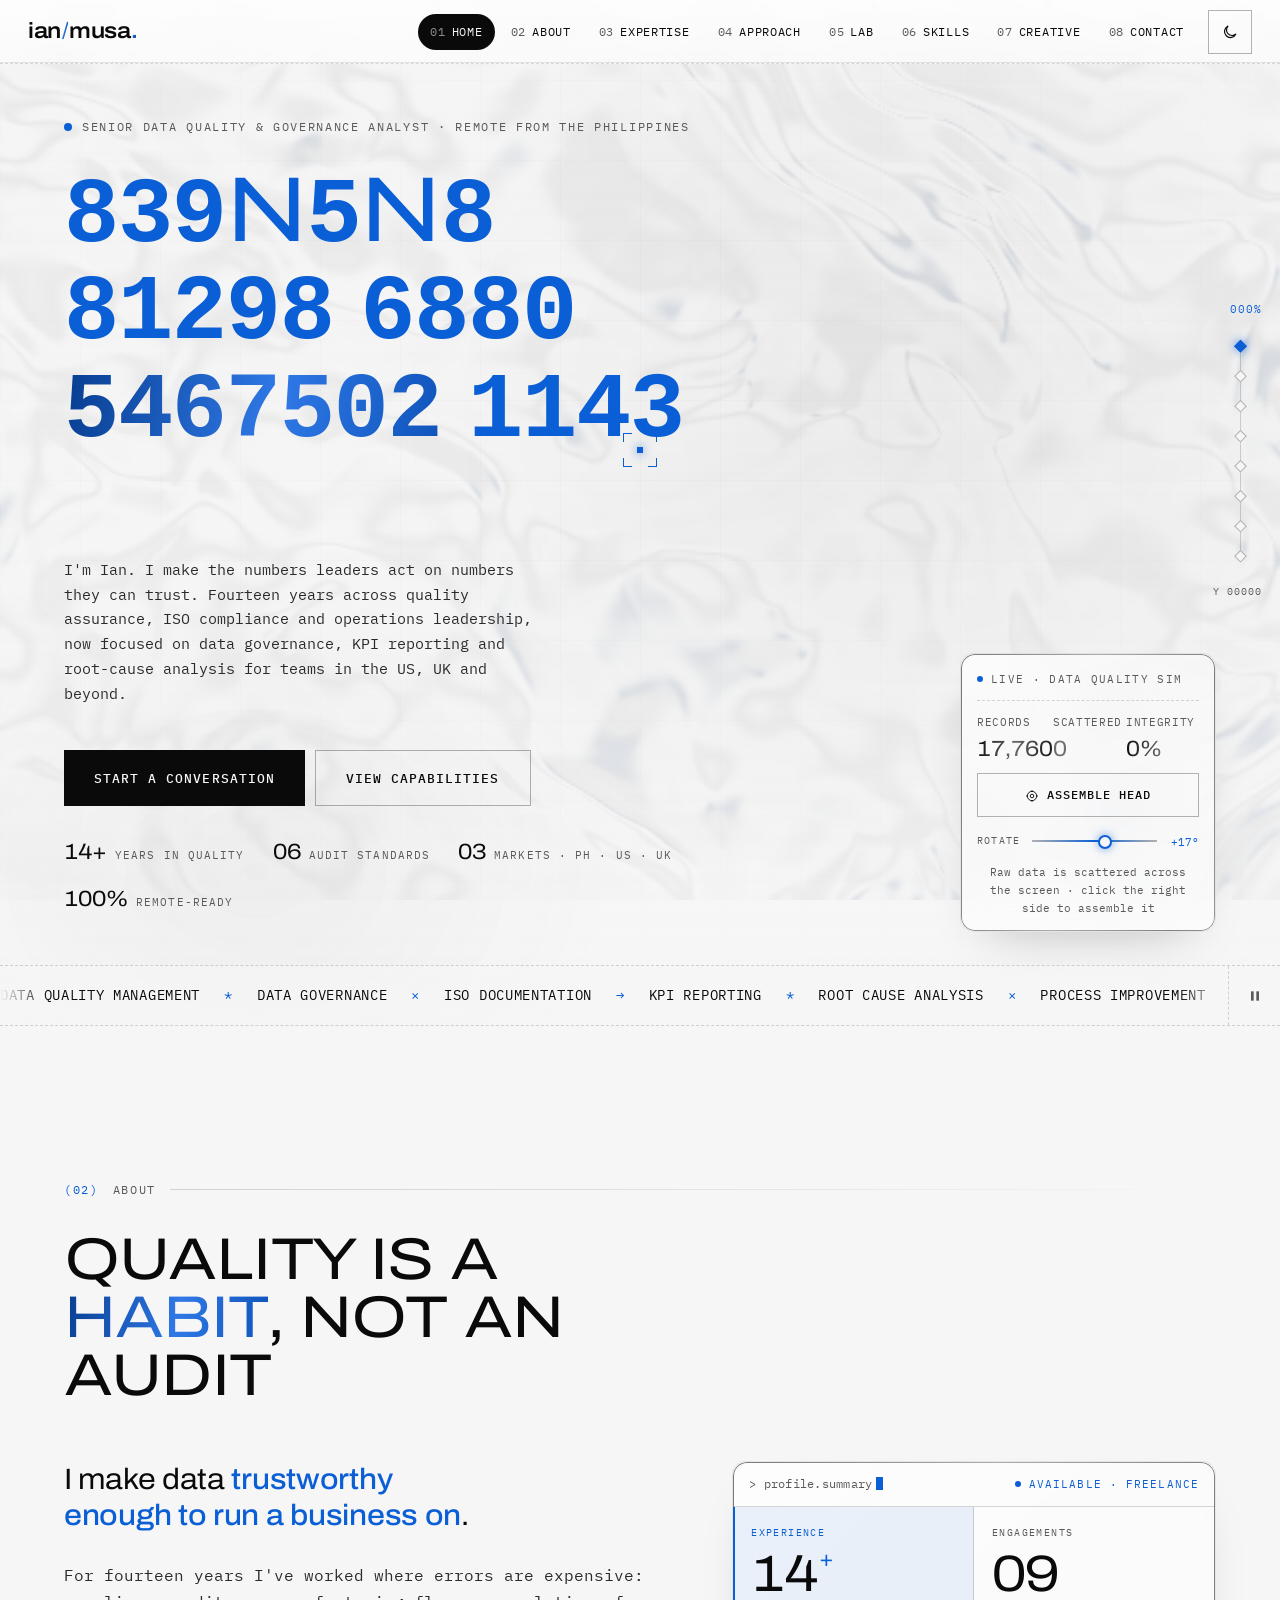
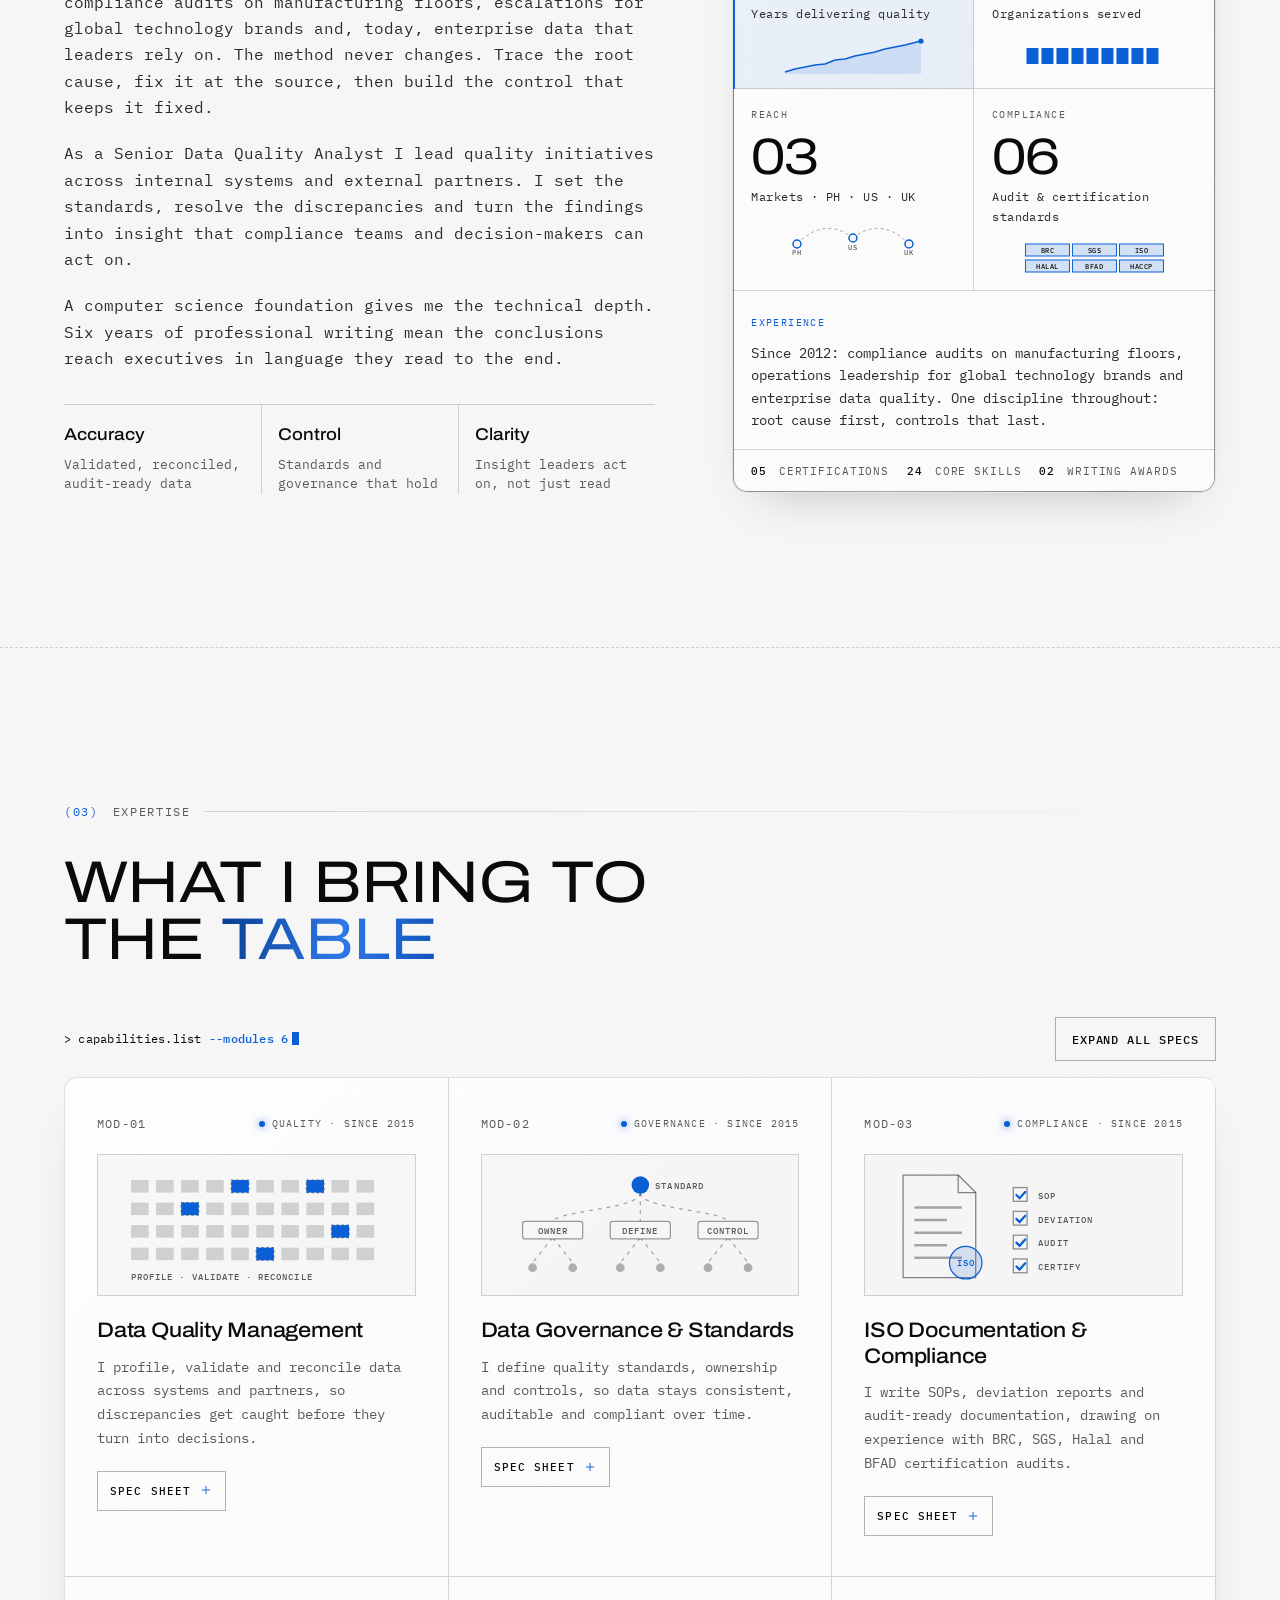
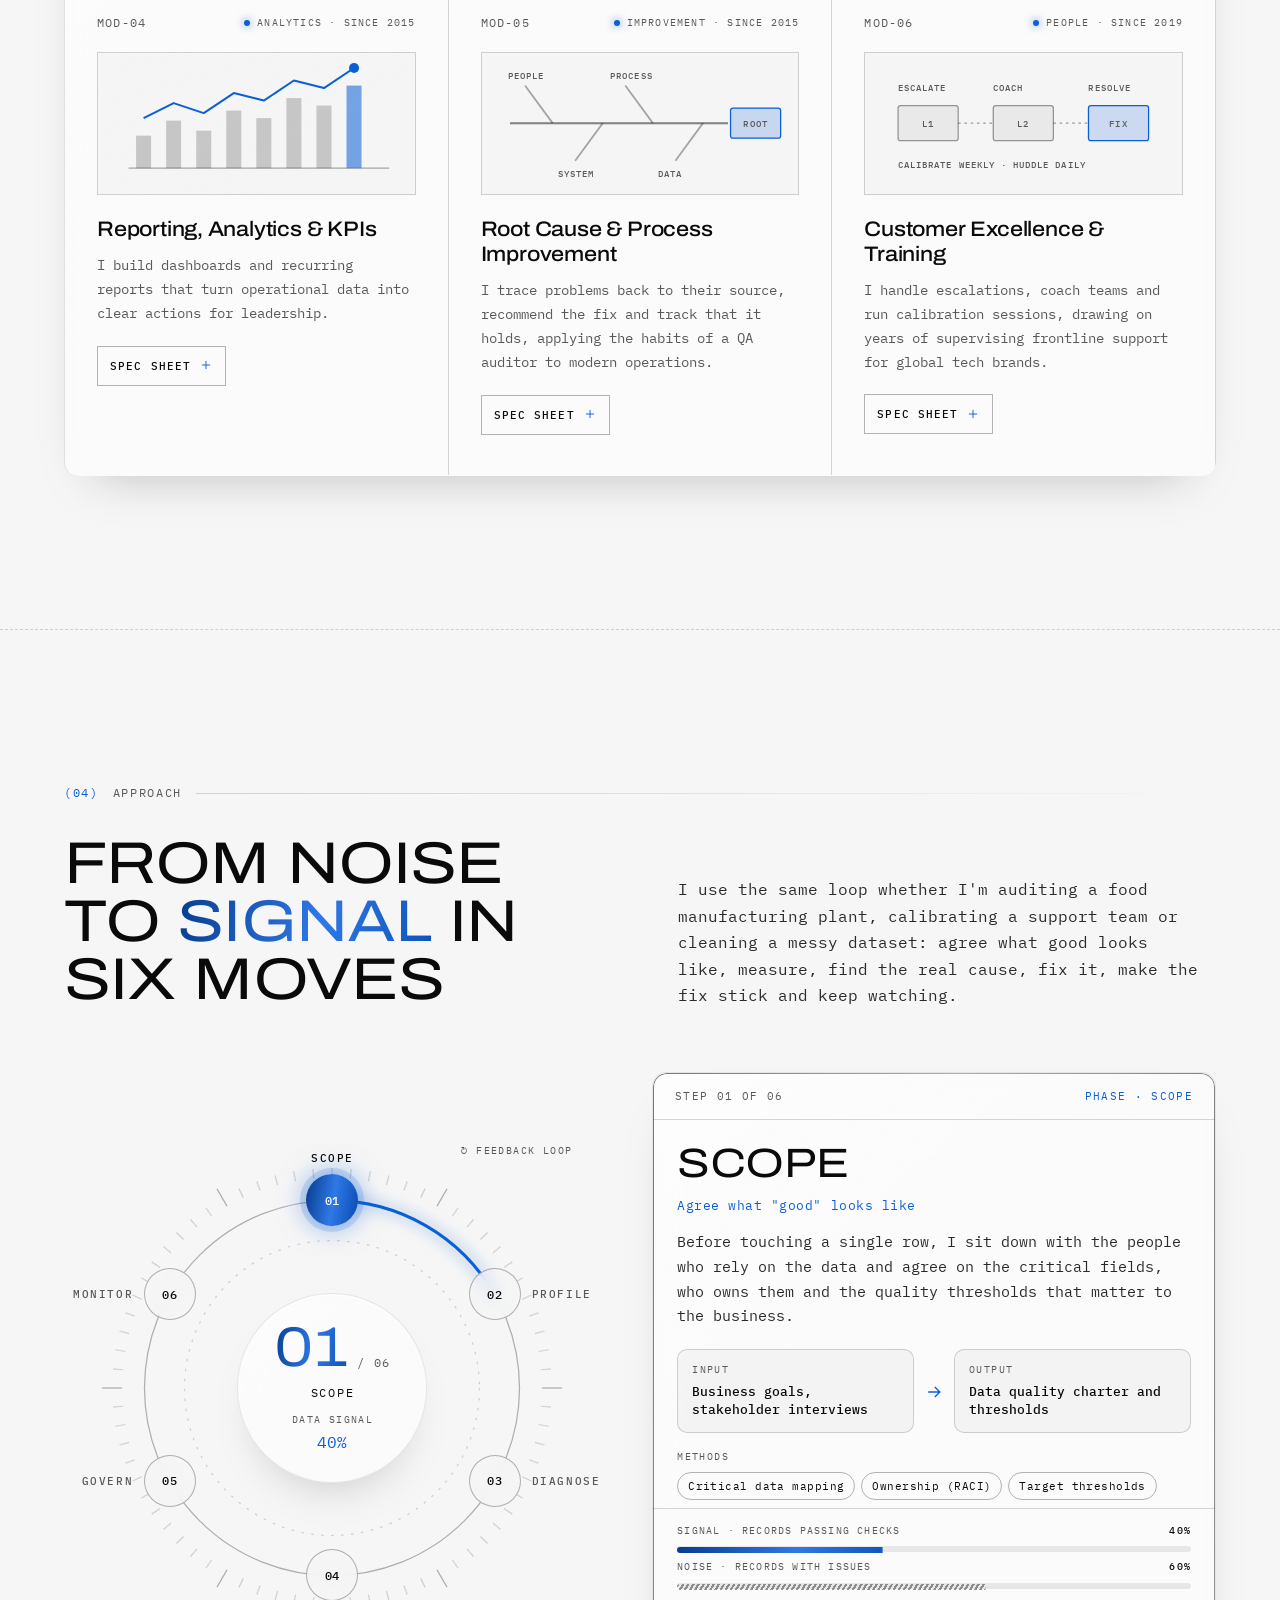
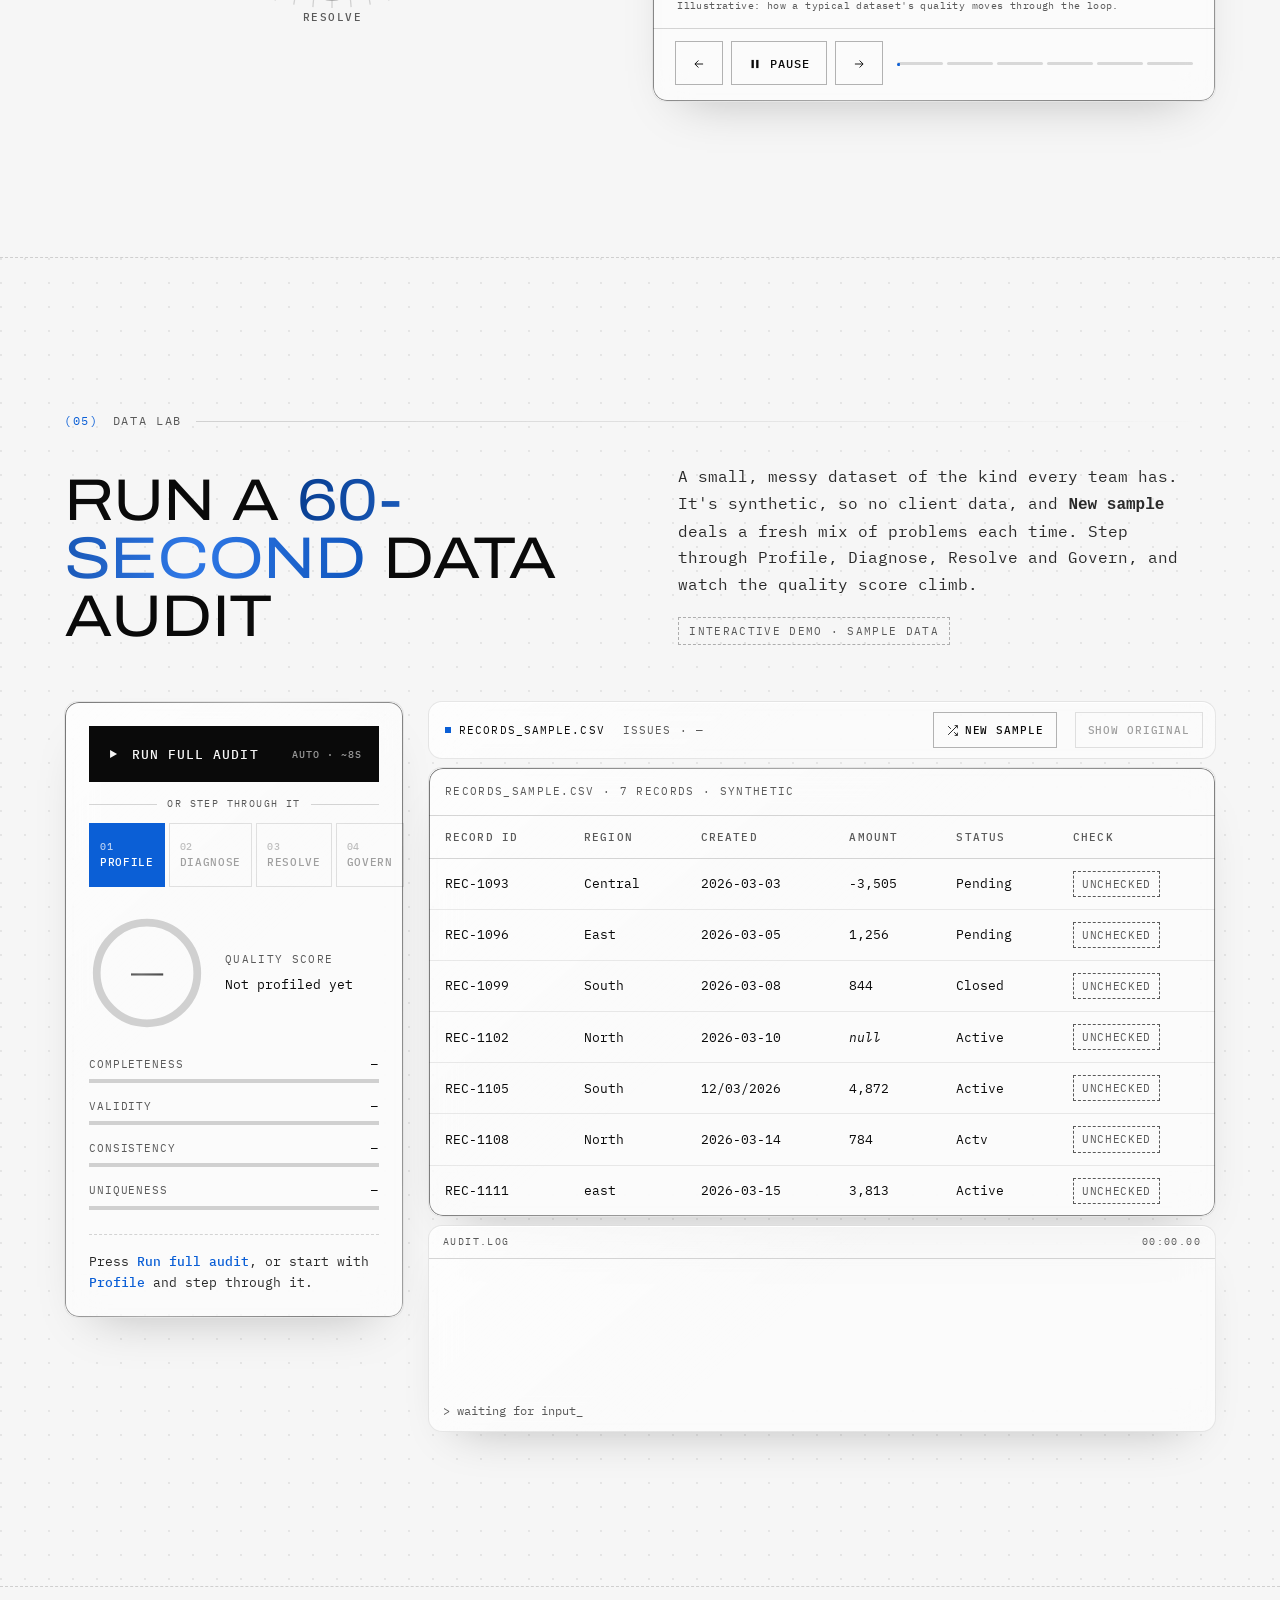
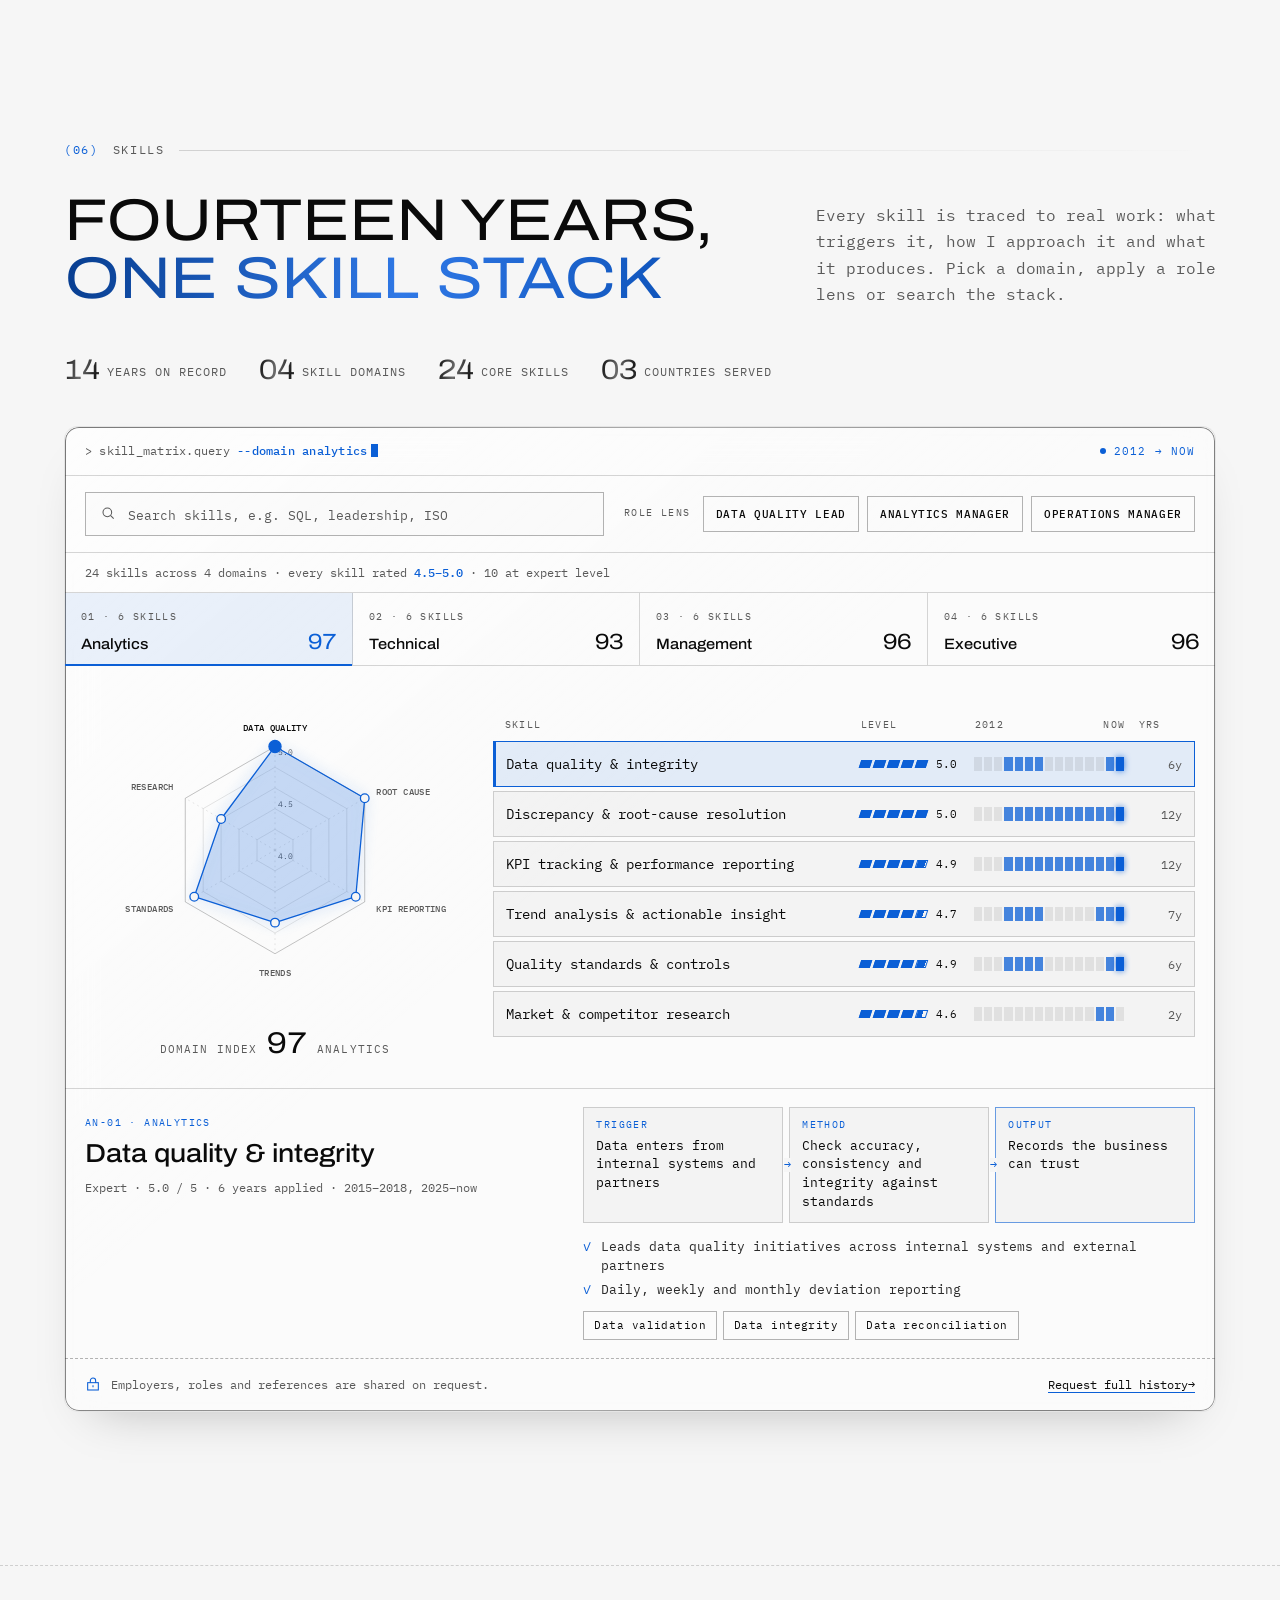
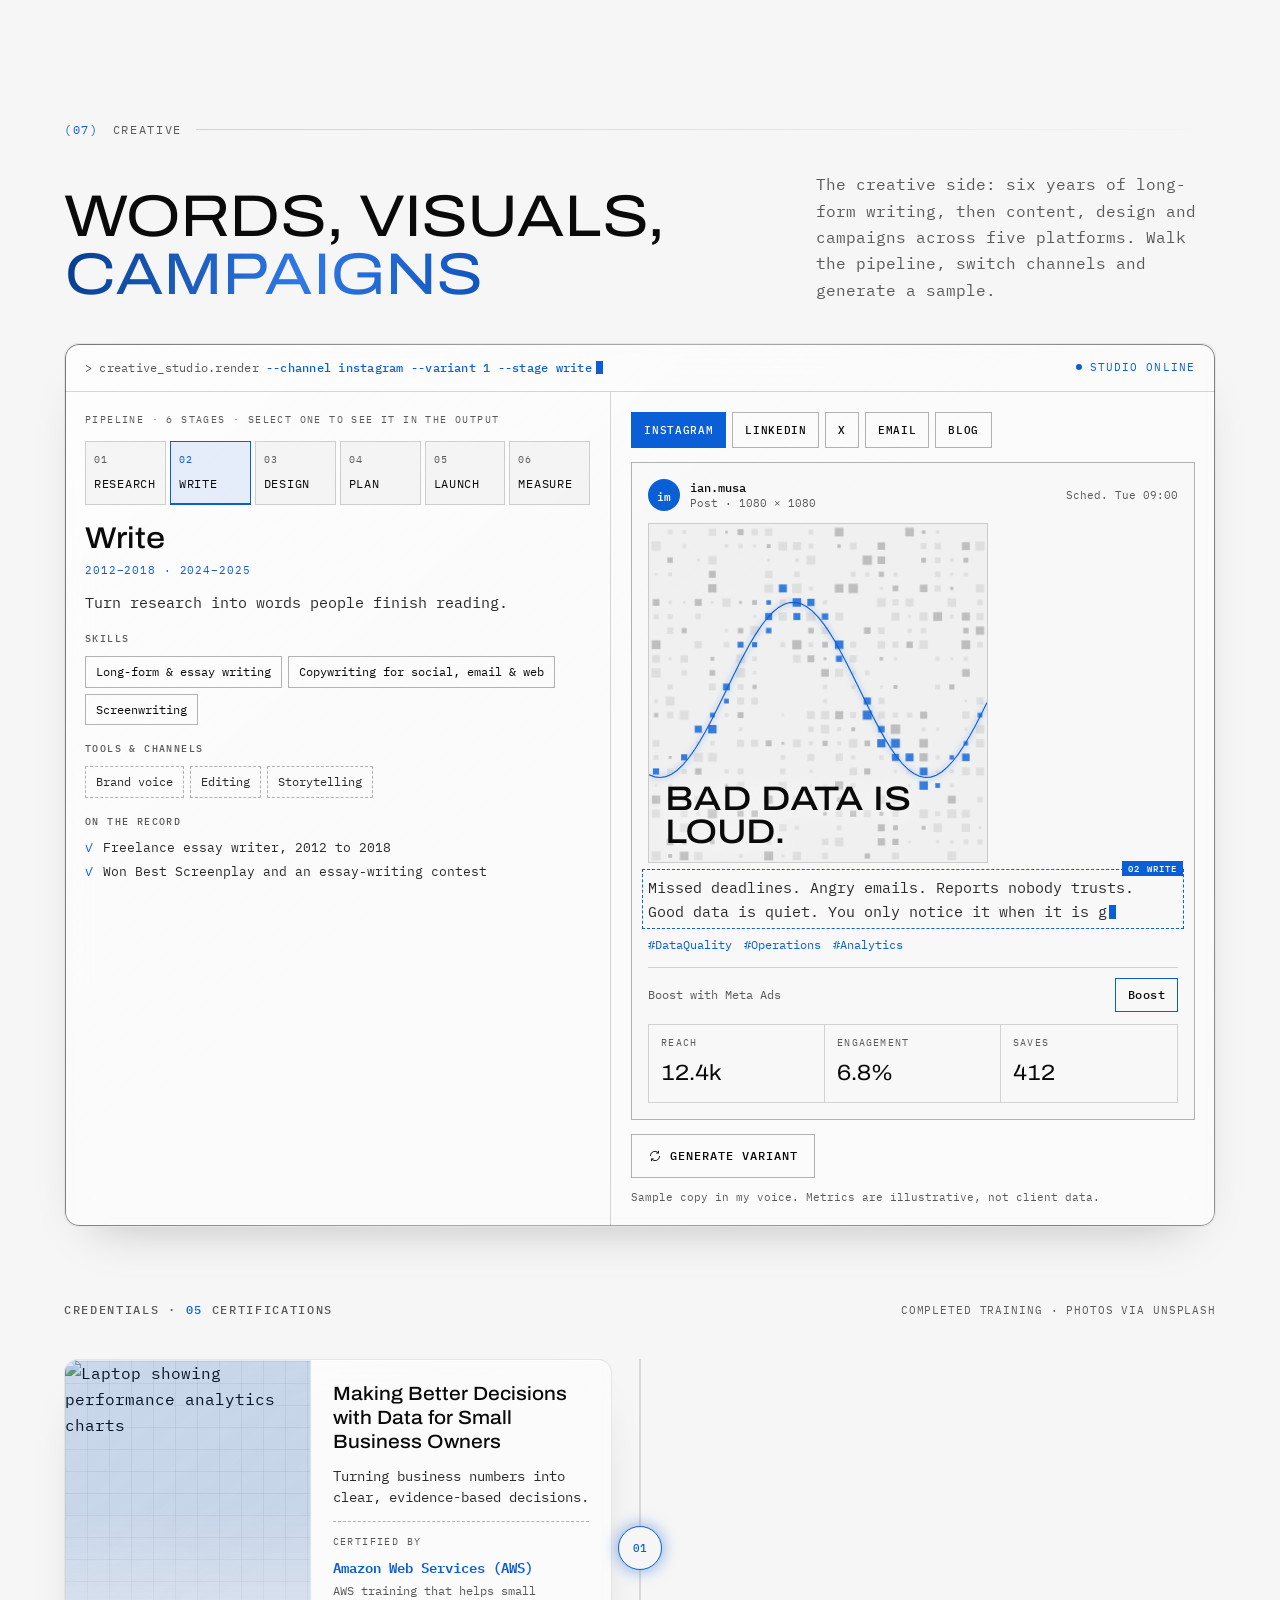
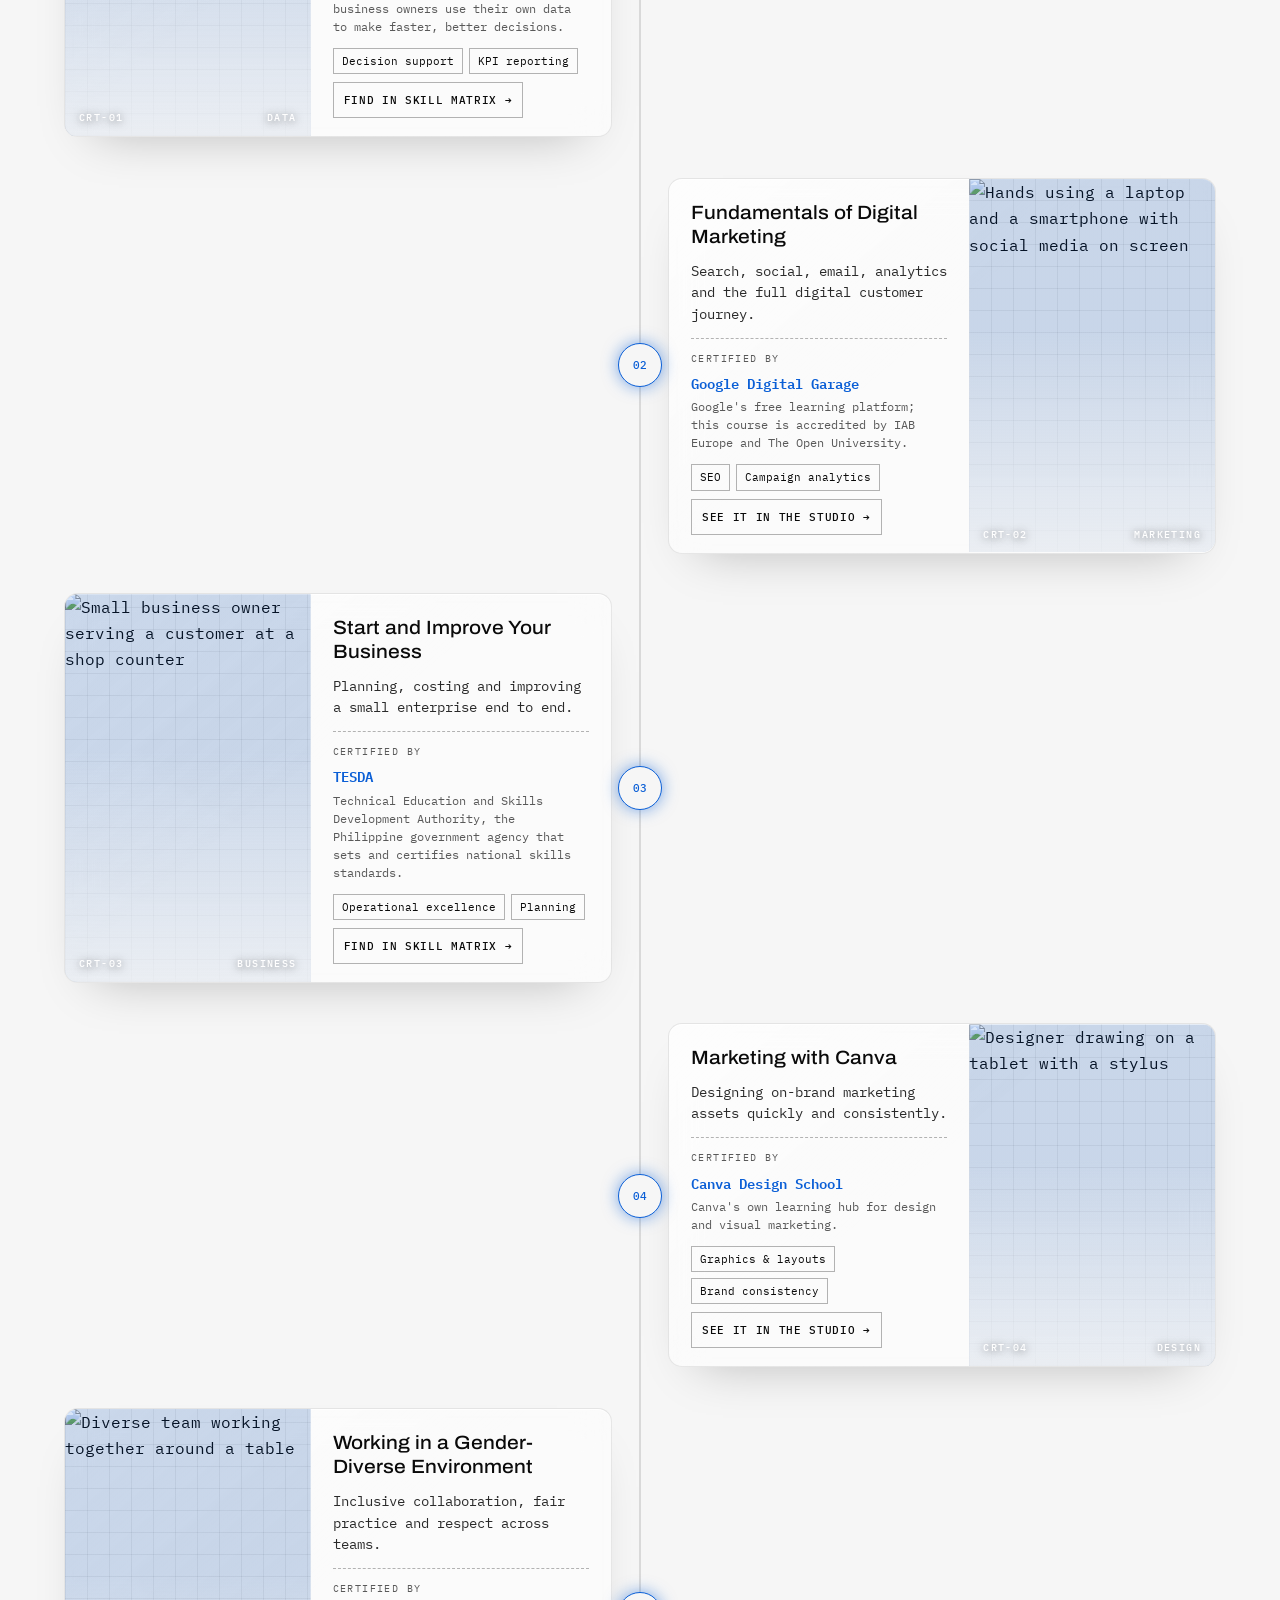
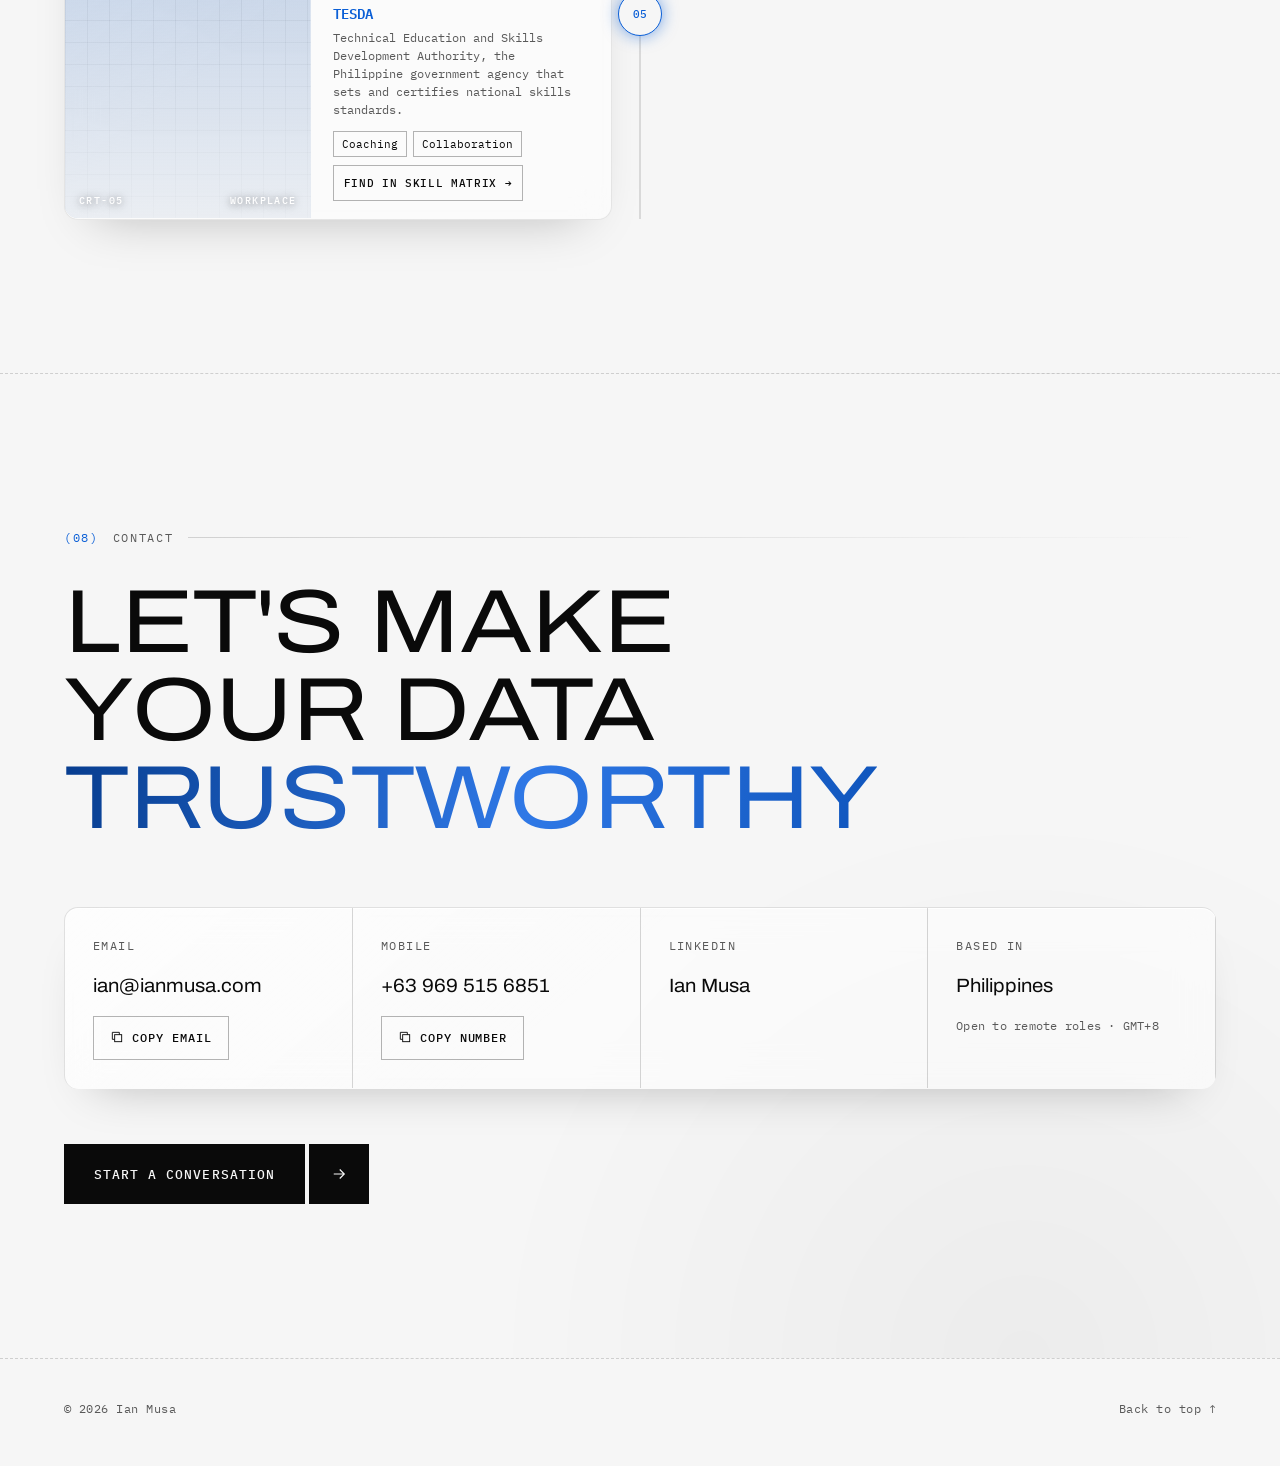
==== commit 5d2b68b8: "Add files via upload" ====
--- a/index.html
+++ b/index.html
@@ -3,9 +3,109 @@
 <head>
 <meta charset="utf-8">
 <meta name="viewport" content="width=device-width, initial-scale=1">
-<title>Ian Joseph Musa — Senior Data Quality Analyst</title>
-<meta name="description" content="Ian Joseph Musa — Senior Data Quality Analyst and ISO documentation specialist based in Makati, Philippines. Data quality, governance, KPI reporting and process improvement.">
+<title>Ian Musa — Senior Data Quality &amp; Governance Analyst (Remote)</title>
+<meta name="description" content="Senior data quality analyst with 14+ years in QA, ISO compliance and operations. I help US, UK and global teams make their data accurate, governed and audit-ready.">
+<meta name="author" content="Ian Musa">
+<meta name="robots" content="index, follow, max-image-preview:large, max-snippet:-1">
+<link rel="canonical" href="https://ianmusa.com/">
 <meta name="theme-color" content="#080808">
+<meta name="color-scheme" content="dark light">
+<meta name="format-detection" content="telephone=no">
+
+<!-- icons -->
+<link rel="icon" type="image/svg+xml" href="data:image/svg+xml,%3Csvg xmlns='http://www.w3.org/2000/svg' viewBox='0 0 64 64'%3E%3Crect width='64' height='64' rx='12' fill='%23060606'/%3E%3Cpath d='M22 18v28' stroke='%23F2F2F2' stroke-width='6' stroke-linecap='round'/%3E%3Cpath d='M44 14 32 50' stroke='%2339FF8C' stroke-width='6' stroke-linecap='round'/%3E%3C/svg%3E">
+<link rel="apple-touch-icon" href="apple-touch-icon.png">
+
+<!-- social previews (LinkedIn, Facebook, Slack, WhatsApp, iMessage, X) -->
+<meta property="og:type" content="profile">
+<meta property="og:site_name" content="Ian Musa">
+<meta property="og:locale" content="en_US">
+<meta property="og:url" content="https://ianmusa.com/">
+<meta property="og:title" content="Ian Musa — Senior Data Quality &amp; Governance Analyst">
+<meta property="og:description" content="14+ years turning noisy data into decisions leaders can trust: data quality, governance, KPI reporting and ISO compliance for US, UK and global teams.">
+<meta property="og:image" content="https://ianmusa.com/og-image.png">
+<meta property="og:image:width" content="1200">
+<meta property="og:image:height" content="630">
+<meta property="og:image:alt" content="Ian Musa, Senior Data Quality Analyst: turning noise into trusted data">
+<meta property="profile:first_name" content="Ian">
+<meta property="profile:last_name" content="Musa">
+<meta name="twitter:card" content="summary_large_image">
+<meta name="twitter:title" content="Ian Musa — Senior Data Quality &amp; Governance Analyst">
+<meta name="twitter:description" content="14+ years turning noisy data into decisions leaders can trust. Data quality, governance, KPI reporting and ISO compliance.">
+<meta name="twitter:image" content="https://ianmusa.com/og-image.png">
+<meta name="twitter:image:alt" content="Ian Musa, Senior Data Quality Analyst: turning noise into trusted data">
+
+<!-- structured data: who this page is about, for search engines and AI answers -->
+<script type="application/ld+json">
+{
+  "@context": "https://schema.org",
+  "@graph": [
+    {
+      "@type": "WebSite",
+      "@id": "https://ianmusa.com/#website",
+      "url": "https://ianmusa.com/",
+      "name": "Ian Musa",
+      "inLanguage": "en",
+      "publisher": { "@id": "https://ianmusa.com/#ian" }
+    },
+    {
+      "@type": "ProfilePage",
+      "@id": "https://ianmusa.com/#profile",
+      "url": "https://ianmusa.com/",
+      "name": "Ian Musa — Senior Data Quality & Governance Analyst",
+      "isPartOf": { "@id": "https://ianmusa.com/#website" },
+      "primaryImageOfPage": "https://ianmusa.com/og-image.png",
+      "mainEntity": { "@id": "https://ianmusa.com/#ian" }
+    },
+    {
+      "@type": "Person",
+      "@id": "https://ianmusa.com/#ian",
+      "name": "Ian Musa",
+      "givenName": "Ian",
+      "familyName": "Musa",
+      "url": "https://ianmusa.com/",
+      "image": "https://ianmusa.com/og-image.png",
+      "jobTitle": "Senior Data Quality Analyst",
+      "description": "Senior data quality and governance analyst with 14+ years across quality assurance, ISO compliance, operations leadership and enterprise data. Available for remote roles and freelance data quality engagements.",
+      "email": "mailto:ian@ianmusa.com",
+      "telephone": "+63-969-515-6851",
+      "address": { "@type": "PostalAddress", "addressCountry": "PH" },
+      "nationality": { "@type": "Country", "name": "Philippines" },
+      "workLocation": { "@type": "Place", "name": "Remote" },
+      "sameAs": ["https://www.linkedin.com/in/ian-joseph-musa-4495b0232"],
+      "alumniOf": { "@type": "CollegeOrUniversity", "name": "Mabini Colleges" },
+      "knowsLanguage": ["English"],
+      "knowsAbout": [
+        "Data quality management", "Data governance", "Data validation", "Data reconciliation",
+        "Root cause analysis", "KPI reporting", "Dashboards", "Trend analysis",
+        "ISO documentation", "Compliance audits", "HACCP", "GMP", "BRC", "Process improvement",
+        "Quality assurance", "Escalation management", "Team leadership and coaching",
+        "Stakeholder management", "SQL", "Content writing"
+      ],
+      "hasOccupation": {
+        "@type": "Occupation",
+        "name": "Data Quality Analyst",
+        "occupationLocation": { "@type": "Country", "name": "Philippines" },
+        "skills": "Data quality, data governance, KPI reporting, root cause analysis, ISO compliance, process improvement"
+      },
+      "hasCredential": [
+        { "@type": "EducationalOccupationalCredential", "name": "Making Better Decisions with Data for Small Business Owners", "recognizedBy": { "@type": "Organization", "name": "Amazon Web Services" } },
+        { "@type": "EducationalOccupationalCredential", "name": "Fundamentals of Digital Marketing", "recognizedBy": { "@type": "Organization", "name": "Google Digital Garage" } },
+        { "@type": "EducationalOccupationalCredential", "name": "Start and Improve Your Business", "recognizedBy": { "@type": "Organization", "name": "Technical Education and Skills Development Authority (TESDA)" } },
+        { "@type": "EducationalOccupationalCredential", "name": "Marketing with Canva", "recognizedBy": { "@type": "Organization", "name": "Canva Design School" } },
+        { "@type": "EducationalOccupationalCredential", "name": "Working in a Gender-Diverse Environment", "recognizedBy": { "@type": "Organization", "name": "Technical Education and Skills Development Authority (TESDA)" } }
+      ],
+      "award": ["Best Screenplay", "Essay-writing contest winner"],
+      "makesOffer": [
+        { "@type": "Offer", "itemOffered": { "@type": "Service", "name": "Data quality audit", "areaServed": "Worldwide" } },
+        { "@type": "Offer", "itemOffered": { "@type": "Service", "name": "Data governance and standards", "areaServed": "Worldwide" } },
+        { "@type": "Offer", "itemOffered": { "@type": "Service", "name": "KPI reporting and dashboards", "areaServed": "Worldwide" } },
+        { "@type": "Offer", "itemOffered": { "@type": "Service", "name": "ISO documentation and compliance readiness", "areaServed": "Worldwide" } }
+      ]
+    }
+  ]
+}
+</script>
 <script>
   // set the theme before first paint: saved choice, else the OS preference
   (function () {
@@ -13,6 +113,13 @@
     try { t = localStorage.getItem('theme'); } catch (e) {}
     if (t !== 'light' && t !== 'dark') t = matchMedia('(prefers-color-scheme: light)').matches ? 'light' : 'dark';
     document.documentElement.dataset.theme = t;
+    // boot screen: about a second of scattered data and a radar counting to 100%, skipped for reduced motion.
+    // window.bootDone resolves when it has gone; a 4s fallback means a script error can never trap the page.
+    var html = document.documentElement, done;
+    window.bootDone = new Promise(function (r) { done = r; });
+    window.__bootEnd = function () { html.classList.remove('is-loading'); done(); };
+    if (matchMedia('(prefers-reduced-motion: reduce)').matches) done();
+    else { html.classList.add('is-loading'); setTimeout(window.__bootEnd, 4000); }
   })();
 </script>
 <link rel="preconnect" href="https://fonts.googleapis.com">
@@ -35,19 +142,19 @@
     --text: #F2F2F2;
     --text-soft: #C9C9C9;
     --text-muted: #9C9C9C;
-    --signal: #4D9FFF;      /* the one color: electric blue — "verified" / live / focus */
-    --signal-rgb: 77, 159, 255;
-    --signal-ink: #03101F;  /* text on signal */
+    --signal: #39FF8C;      /* the one color: in night mode a neon green, in light mode a deep blue — "verified" / live / focus */
+    --signal-rgb: 57, 255, 140;
+    --signal-ink: #021A0C;  /* text on signal */
     --ember: #8E8E8E;       /* secondary accent — "anomaly" (mid grey) */
     --ember-rgb: 142, 142, 142;
     --ember-soft: #B5B5B5;
     --teal-glow: rgba(255, 255, 255, 0.05);
     /* career-track tones */
-    --t-data: #4D9FFF; --t-cx: #D0D0D0; --t-people: #ADADAD; --t-mkt: #8E8E8E; --t-edu: #767676;
+    --t-data: #39FF8C; --t-cx: #D0D0D0; --t-people: #ADADAD; --t-mkt: #8E8E8E; --t-edu: #767676;
     --on-c: #0A0A0A;        /* text on a track-toned fill */
     /* liquid metal: a polished-chrome gradient that flows (background-position animates),
        with one cool blue-steel reflection */
-    --chrome: linear-gradient(100deg, #4d4d4d 0%, #e9e9e9 16%, #8a8a8a 30%, #ffffff 44%, #9cc6ff 52%, #6f6f6f 60%, #d9d9d9 76%, #3f3f3f 100%);
+    --chrome: linear-gradient(100deg, #4d4d4d 0%, #e9e9e9 16%, #8a8a8a 30%, #ffffff 44%, #a6ffcf 52%, #6f6f6f 60%, #d9d9d9 76%, #3f3f3f 100%);
     --chrome-ink: #0A0A0A;
     /* glass: frosted panels floating over the liquid metal */
     --glass-bg: rgba(255, 255, 255, .045);
@@ -59,7 +166,8 @@
     --glass-blur: 18px;
     --glass-radius: 14px;
     /* blue liquid metal for highlighted words */
-    --chrome-blue: linear-gradient(100deg, #1f5fd1 0%, #8fc0ff 18%, #3b8cff 34%, #e6f1ff 48%, #4d9fff 60%, #a9ceff 76%, #1a4fb0 100%);
+    /* (name kept for history) night mode flows in neon-green liquid metal, light mode in blue */
+    --chrome-blue: linear-gradient(100deg, #0fbf5a 0%, #9dffc6 18%, #2bf07c 34%, #eafff2 48%, #39ff8c 60%, #b4ffd5 76%, #0a9c48 100%);
 
     --font-display: "Archivo", "Helvetica Neue", Arial, sans-serif;
     --font-mono: "IBM Plex Mono", ui-monospace, "Cascadia Mono", Consolas, monospace;
@@ -311,6 +419,21 @@
   .hud-btn:hover { border-color: var(--signal); color: var(--signal-ink); background: var(--signal); }
   .hud-btn svg { width: 14px; height: 14px; }
   .hud-hint { margin: 8px 0 0; color: var(--text-muted); font-size: 11px; text-align: center; }
+  .hud-rot { display: grid; grid-template-columns: auto 1fr 3.4em; align-items: center; gap: 10px; margin-top: 10px; font-size: 10px; letter-spacing: .12em; text-transform: uppercase; color: var(--text-muted); }
+  .hud-rot output { text-align: right; color: var(--signal); font-variant-numeric: tabular-nums; letter-spacing: 0; font-size: 11px; }
+  .hud-rot input { -webkit-appearance: none; appearance: none; width: 100%; height: 24px; background: transparent; cursor: pointer; }
+  .hud-rot input::-webkit-slider-runnable-track { height: 2px; background: linear-gradient(90deg, var(--line-strong), var(--signal) 50%, var(--line-strong)); }
+  .hud-rot input::-moz-range-track { height: 2px; background: var(--line-strong); }
+  .hud-rot input::-webkit-slider-thumb { -webkit-appearance: none; width: 14px; height: 14px; margin-top: -6px; border-radius: 50%; background: rgb(var(--bg-rgb)); border: 2px solid var(--signal); box-shadow: 0 0 10px rgba(var(--signal-rgb), .6); }
+  .hud-rot input::-moz-range-thumb { width: 12px; height: 12px; border-radius: 50%; background: rgb(var(--bg-rgb)); border: 2px solid var(--signal); }
+  .hud-rot input:focus-visible { outline: 2px solid var(--signal); outline-offset: 2px; }
+  /* hero call to action + proof strip */
+  .hero-cta { display: flex; flex-wrap: wrap; gap: 10px; }
+  .hero-cta .btn { min-height: 56px; }
+  .hero-cta .btn:not(.ghost):hover { background: var(--signal); color: var(--signal-ink); }
+  .hero-proof { list-style: none; margin: 28px 0 0; padding: 0; display: flex; flex-wrap: wrap; gap: 10px 28px; max-width: 640px; }
+  .hero-proof li { display: flex; align-items: baseline; gap: 8px; font-size: 11px; letter-spacing: .1em; text-transform: uppercase; color: var(--text-muted); }
+  .hero-proof b { font-family: var(--font-display); font-stretch: 115%; font-weight: 400; font-size: 22px; letter-spacing: 0; color: var(--text); font-variant-numeric: tabular-nums; }
   @media (max-width: 760px) {
     .hero { grid-template-rows: 1fr auto auto; }
     .hud { position: relative; right: auto; bottom: auto; width: auto; margin: 0 var(--gutter) 24px; }
@@ -377,6 +500,86 @@
   }
   .stat .num sup { font-size: .45em; color: var(--signal); vertical-align: top; margin-left: 2px; }
   .stat .lbl { margin-top: 12px; font-size: 12px; letter-spacing: .08em; text-transform: uppercase; color: var(--text-muted); }
+  /* About: executive copy + a profile dashboard (selectable KPIs, each with a small live chart) */
+  .ab-lead { font-family: var(--font-display); font-stretch: 108%; font-weight: 400; font-size: clamp(22px, 2.3vw, 32px) !important; line-height: 1.25 !important; color: var(--text) !important; letter-spacing: -.01em; max-width: 24ch !important; margin-bottom: 28px !important; }
+  .ab-lead b { font-weight: 500; color: var(--signal); }
+  .ab-pillars { list-style: none; margin: 32px 0 0; padding: 0; display: grid; grid-template-columns: repeat(3, minmax(0, 1fr)); border-top: 1px solid var(--line); }
+  .ab-pillars li { padding: 16px 16px 0 0; }
+  .ab-pillars li + li { padding-left: 16px; border-left: 1px solid var(--line); }
+  .ab-pillars b { display: block; font-family: var(--font-display); font-stretch: 110%; font-weight: 500; font-size: 17px; }
+  .ab-pillars span { display: block; margin-top: 6px; font-size: 13px; line-height: 1.5; color: var(--text-muted); }
+
+  .ab-dash { border: 1px solid var(--line); background: rgba(var(--bg-rgb), .78); }
+  .ab-bar { display: flex; justify-content: space-between; align-items: center; gap: 12px; flex-wrap: wrap; padding: 12px 16px; border-bottom: 1px solid var(--line); font-size: 11px; letter-spacing: .1em; text-transform: uppercase; color: var(--text-muted); }
+  .ab-bar .live { display: inline-flex; align-items: center; gap: 8px; color: var(--signal); }
+  .ab-bar .live i { width: 6px; height: 6px; border-radius: 50%; background: var(--signal); animation: pulse 2.4s var(--ease-out) infinite; }
+  .ab-kpis { display: grid; grid-template-columns: repeat(2, minmax(0, 1fr)); }
+  .ab-kpi {
+    position: relative; display: flex; flex-direction: column; align-items: flex-start; gap: 4px; min-width: 0;
+    padding: 18px 18px 14px; text-align: left; cursor: pointer; font: inherit; color: var(--text);
+    background: transparent; border: 0; border-bottom: 1px solid var(--line);
+    transition: background var(--dur-med) var(--ease-out);
+  }
+  .ab-kpi:nth-child(odd) { border-right: 1px solid var(--line); }
+  .ab-kpi:hover { background: rgba(var(--fg-rgb), .04); }
+  .ab-kpi::before { content: ""; position: absolute; left: 0; top: 0; bottom: -1px; width: 2px; background: var(--signal); transform: scaleY(0); transform-origin: top; transition: transform var(--dur-med) var(--ease-out); }
+  .ab-kpi[aria-pressed="true"] { background: rgba(var(--signal-rgb), .08); }
+  .ab-kpi[aria-pressed="true"]::before { transform: none; }
+  .ab-k { font-size: 10px; letter-spacing: .14em; text-transform: uppercase; color: var(--text-muted); }
+  .ab-kpi[aria-pressed="true"] .ab-k { color: var(--signal); }
+  .ab-num { font-family: var(--font-display); font-stretch: 118%; font-weight: 400; font-size: clamp(38px, 4vw, 54px); line-height: 1; letter-spacing: -.02em; font-variant-numeric: tabular-nums; margin-top: 4px; }
+  .ab-num sup { font-size: .42em; color: var(--signal); vertical-align: top; margin-left: 2px; }
+  .ab-l { font-size: 12px; letter-spacing: .04em; color: var(--text-soft); }
+  .ab-viz { display: block; width: 100%; height: 36px; margin-top: 10px; overflow: visible; }
+  /* chart parts — drawn on first view and replayed when a KPI is selected */
+  .ab-area { fill: rgba(var(--signal-rgb), .12); }
+  .ab-line { fill: none; stroke: var(--signal); stroke-width: 1.6; stroke-linejoin: round; stroke-dasharray: 160; }
+  .ab-dot { fill: var(--signal); }
+  .ab-cell { fill: rgba(var(--fg-rgb), .14); }
+  .ab-arc { fill: none; stroke: rgba(var(--fg-rgb), .35); stroke-dasharray: 3 3; }
+  .ab-node { fill: rgb(var(--bg-rgb)); stroke: var(--signal); stroke-width: 1.5; }
+  .ab-ping { fill: var(--signal); offset-path: path("M14 24 Q42 -4 70 18 Q98 -4 126 24"); opacity: 0; }
+  .ab-t { font: 500 7px var(--font-mono); letter-spacing: .1em; fill: var(--text-muted); text-anchor: middle; }
+  .ab-std rect { fill: none; stroke: rgba(var(--fg-rgb), .3); }
+  .ab-std text { font: 500 6.5px var(--font-mono); letter-spacing: .08em; fill: var(--text-muted); text-anchor: middle; }
+  .ab-cell, .ab-std rect, .ab-std text { transition: fill 420ms var(--ease-out), stroke 420ms var(--ease-out); transition-delay: calc(var(--n) * 90ms); }
+  .ab-kpi.drawn .ab-cell { fill: var(--signal); }
+  .ab-kpi.drawn .ab-std rect { fill: rgba(var(--signal-rgb), .16); stroke: var(--signal); }
+  .ab-kpi.drawn .ab-std text { fill: var(--text); }
+  .ab-kpi.play .ab-line { animation: abDraw 1.2s var(--ease-out) both; }
+  .ab-kpi.play .ab-area { animation: abFade 1.2s var(--ease-out) both; }
+  .ab-kpi.play .ab-dot { animation: abPop .5s var(--ease-out) 1s both; }
+  .ab-kpi.play .ab-ping { animation: abPing 2.2s var(--ease-in-out) 2; }
+  .ab-kpi.play .ab-node { animation: abNode .5s var(--ease-out) both; }
+  @keyframes abDraw { from { stroke-dashoffset: 160; } to { stroke-dashoffset: 0; } }
+  @keyframes abFade { from { opacity: 0; } }
+  @keyframes abPop { from { transform: scale(0); } }
+  .ab-dot { transform-box: fill-box; transform-origin: center; }
+  @keyframes abPing { 0% { offset-distance: 0%; opacity: 0; } 10%, 90% { opacity: 1; } 100% { offset-distance: 100%; opacity: 0; } }
+  @keyframes abNode { from { r: 0; } }
+
+  .ab-read { padding: 16px 18px 18px; min-height: 108px; border-bottom: 1px solid var(--line); }
+  .ab-read-k { font-size: 10px; letter-spacing: .14em; text-transform: uppercase; color: var(--signal); }
+  .ab-read p { margin: 8px 0 0; font-size: 14px; line-height: 1.6; color: var(--text-soft); animation: lineIn 380ms var(--ease-out) both; }
+  .ab-foot { display: flex; flex-wrap: wrap; gap: 6px 18px; padding: 12px 18px; font-size: 11px; letter-spacing: .08em; text-transform: uppercase; color: var(--text-muted); }
+  .ab-foot b { color: var(--text); font-weight: 500; font-variant-numeric: tabular-nums; margin-right: 4px; }
+  @media (max-width: 600px) {
+    .ab-pillars { grid-template-columns: minmax(0, 1fr); }
+    .ab-pillars li + li { padding-left: 0; border-left: 0; border-top: 1px solid var(--line); }
+    .ab-pillars li { padding: 14px 0; }
+    .ab-kpi { padding: 14px 12px 12px; }
+    .ab-num { font-size: 36px; }
+  }
+  @media (prefers-reduced-motion: reduce) {
+    .ab-kpi .ab-line { stroke-dasharray: none; }
+  }
+
+  /* glare coordinates are set from JS many times a second; registering them as non-inherited keeps
+     each update to one element instead of restyling everything inside the pane */
+  @property --gx { syntax: '*'; inherits: false; }
+  @property --gy { syntax: '*'; inherits: false; }
+  @property --glare-on { syntax: '*'; inherits: false; }
+  .glass::after, .glass-grid::after { --gx: inherit; --gy: inherit; --glare-on: inherit; }
 
   /* Expertise */
   .cap-grid { display: grid; grid-template-columns: repeat(3, 1fr); margin-top: 56px; border-top: 1px solid var(--line); border-left: 1px solid var(--line); }
@@ -668,6 +871,9 @@
   .seg:hover:not(:disabled) { border-color: var(--text); }
   .seg[aria-pressed="true"] { background: var(--text); color: var(--ink-900); border-color: var(--text); }
   .seg:disabled { opacity: .38; cursor: not-allowed; }
+  .seg + .seg { margin-left: 0; }
+  #lab-shuffle { display: inline-flex; align-items: center; gap: 6px; white-space: nowrap; }
+  .seg svg { width: 13px; height: 13px; flex: none; }
 
   /* terminal log */
   .lab-log { margin-top: 8px; border: 1px solid var(--line); background: rgba(var(--bg-rgb), .85); font-size: 12px; }
@@ -795,7 +1001,7 @@
   .sx-radar figcaption { display: inline-flex; align-items: baseline; gap: 10px; margin-top: 4px; font-size: 11px; letter-spacing: .1em; text-transform: uppercase; color: var(--text-muted); }
   .sx-radar figcaption b { font-family: var(--font-display); font-stretch: 115%; font-weight: 400; font-size: 30px; letter-spacing: 0; color: var(--text); font-variant-numeric: tabular-nums; }
 
-  .sx-head, .sx-row { display: grid; grid-template-columns: minmax(0, 1fr) 74px 150px 44px; gap: 14px; align-items: center; }
+  .sx-head, .sx-row { display: grid; grid-template-columns: minmax(0, 1fr) 100px 150px 44px; gap: 14px; align-items: center; }
   .sx-head { padding: 0 12px 8px; font-size: 10px; letter-spacing: .12em; text-transform: uppercase; color: var(--text-muted); }
   .sx-head .yrs { display: flex; justify-content: space-between; }
   .sx-list { list-style: none; margin: 0; padding: 0; display: grid; gap: 4px; }
@@ -814,6 +1020,9 @@
   .sx-meter { display: inline-flex; gap: 3px; }
   .sx-meter i { width: 11px; height: 8px; border: 1px solid rgba(var(--fg-rgb), .3); transform: skewX(-18deg); }
   .sx-meter i.on { background: var(--signal); border-color: var(--signal); }
+  .sx-meter i.part { border-color: var(--signal); background: linear-gradient(90deg, var(--signal) var(--f), transparent var(--f)); }
+  .sx-meter { align-items: center; }
+  .sx-lv { margin-left: 6px; font-size: 11px; color: var(--text); font-variant-numeric: tabular-nums; }
   .sx-heat { display: grid; grid-template-columns: repeat(15, 1fr); gap: 2px; }
   .sx-heat i { height: 14px; background: rgba(var(--fg-rgb), .08); }
   .sx-heat i.on { background: rgba(var(--signal-rgb), .75); }
@@ -905,7 +1114,7 @@
   }
   .cs-frame.running [data-part]:not(.focus) { opacity: .45; }
   .cs-chrome { display: flex; align-items: center; gap: 10px; }
-  .cs-av { width: 32px; height: 32px; flex: none; border-radius: 50%; display: grid; place-items: center; font: 600 11px var(--font-mono); color: var(--on-c); background: var(--chrome-blue, var(--signal)); }
+  .cs-av { width: 32px; height: 32px; flex: none; border-radius: 50%; display: grid; place-items: center; font: 600 11px var(--font-mono); color: var(--signal-ink); background: var(--signal); }
   .cs-who { display: grid; min-width: 0; font-size: 12px; line-height: 1.35; }
   .cs-who b { font-weight: 500; overflow: hidden; text-overflow: ellipsis; white-space: nowrap; }
   .cs-who span { color: var(--text-muted); font-size: 11px; }
@@ -940,16 +1149,10 @@
   .cs-actions .mini-btn svg { width: 14px; height: 14px; }
   .cs-actions .mini-btn[aria-disabled="true"] { opacity: .5; cursor: progress; }
   .cs-note { font-size: 11px; color: var(--text-muted); }
-  .cs-credits { list-style: none; margin: 0; padding: 0; display: grid; grid-template-columns: repeat(5, minmax(0, 1fr)); border-top: 1px solid var(--line); }
-  .cs-credits li { padding: 14px 16px; border-right: 1px solid var(--line); font-size: 11px; letter-spacing: .08em; text-transform: uppercase; color: var(--text-muted); }
-  .cs-credits li:last-child { border-right: 0; }
-  .cs-credits b { display: block; margin-bottom: 4px; font-family: var(--font-display); font-stretch: 115%; font-weight: 400; font-size: 24px; letter-spacing: 0; color: var(--text); }
 
   @media (max-width: 960px) {
     .cs-grid { grid-template-columns: minmax(0, 1fr); }
     .cs-pipe { border-right: 0; border-bottom: 1px solid var(--line); }
-    .cs-credits { grid-template-columns: repeat(2, minmax(0, 1fr)); }
-    .cs-credits li { border-bottom: 1px solid var(--line); }
   }
   @media (max-width: 600px) {
     .cs-stages { grid-template-columns: repeat(3, minmax(0, 1fr)); }
@@ -961,61 +1164,87 @@
   }
 
   .certs { margin-top: 72px; }
-  /* Credentials: floating glass cards with an emblem; tilt toward the pointer, turn over for details */
-  .cert-head { display: flex; justify-content: space-between; align-items: baseline; gap: 12px; flex-wrap: wrap; margin-bottom: 28px; }
+  .cert-head { display: flex; justify-content: space-between; align-items: baseline; gap: 12px; flex-wrap: wrap; margin-bottom: 40px; }
   .cert-head h3 { font-size: 12px; letter-spacing: .14em; text-transform: uppercase; color: var(--text-muted); font-weight: 500; margin: 0; }
   .cert-head h3 b { color: var(--signal); font-weight: 500; }
   .cert-head p { margin: 0; font-size: 11px; letter-spacing: .08em; text-transform: uppercase; color: var(--text-muted); }
-  @media (pointer: coarse) { .hint-fine { display: none; } }
-  .cert-grid { list-style: none; margin: 0; padding: 8px 0 28px; display: grid; grid-template-columns: repeat(auto-fit, minmax(200px, 1fr)); gap: 28px 20px; perspective: 1000px; }
-  .cert { position: relative; animation: certFloat 6.5s ease-in-out infinite; animation-delay: calc(var(--i) * -1.3s); }
-  @keyframes certFloat { 0%, 100% { transform: translateY(0); } 50% { transform: translateY(-10px); } }
-  /* soft shadow on the "floor" that tightens as the card rises */
-  .cert::after {
-    content: ""; position: absolute; left: 14%; right: 14%; bottom: -22px; height: 14px; border-radius: 50%;
-    background: radial-gradient(closest-side, rgba(var(--signal-rgb), .28), transparent);
-    filter: blur(4px); animation: certShadow 6.5s ease-in-out infinite; animation-delay: calc(var(--i) * -1.3s); pointer-events: none;
-  }
-  @keyframes certShadow { 0%, 100% { transform: scaleX(1); opacity: .9; } 50% { transform: scaleX(.78); opacity: .5; } }
-  .cert-card {
-    position: relative; height: 100%; min-height: 300px; border-radius: 14px;
-    transform: rotateX(var(--rx, 0deg)) rotateY(calc(var(--ry, 0deg) + var(--turn, 0deg)));
-    transition: transform 420ms var(--ease-out), box-shadow var(--dur-med), border-color var(--dur-med);
-  }
-  .cert-card.tilting { transition: transform 140ms var(--ease-out), box-shadow var(--dur-med), border-color var(--dur-med); }
-  .cert-card.turning { --turn: 90deg; transition: transform 180ms ease-in; }
-  .cert:hover .cert-card, .cert-card:focus-within { border-color: rgba(var(--signal-rgb), .55); box-shadow: 0 24px 60px -24px rgba(var(--signal-rgb), .45), var(--glass-shadow, 0 10px 30px rgba(0,0,0,.25)); }
-  .cert-face { display: flex; flex-direction: column; height: 100%; padding: 20px; gap: 12px; }
-  .cert-face[hidden] { display: none; }
-  .cert-top { display: flex; justify-content: space-between; align-items: center; font-size: 10px; letter-spacing: .14em; text-transform: uppercase; color: var(--text-muted); }
-  .cert-top .cat { color: var(--signal); }
-  .cert-emblem { position: relative; width: 104px; height: 104px; margin: 6px auto 4px; display: grid; place-items: center; }
-  .cert-emblem::before { content: ""; position: absolute; inset: 0; border-radius: 50%; border: 1px dashed rgba(var(--signal-rgb), .45); animation: orbit-spin 24s linear infinite; }
-  .cert-emblem::after { content: ""; position: absolute; inset: 14px; border-radius: 50%; background: radial-gradient(circle at 35% 30%, rgba(var(--signal-rgb), .28), rgba(var(--fg-rgb), .04) 70%); border: 1px solid rgba(var(--fg-rgb), .14); }
-  .cert-emblem svg { position: relative; z-index: 1; width: 48px; height: 48px; color: var(--text); overflow: visible; }
-  .cert-emblem svg .ac { color: var(--signal); stroke: var(--signal); }
-  .cert-emblem i { position: absolute; top: 2px; left: 50%; width: 7px; height: 7px; margin-left: -3.5px; border-radius: 50%; background: var(--signal); box-shadow: 0 0 10px var(--signal); transform-origin: 3.5px 50px; animation: orbit-spin 6s linear infinite; }
-  .cert-title { margin: 0; font-family: var(--font-display); font-stretch: 106%; font-weight: 500; font-size: 16px; line-height: 1.3; }
-  .cert-foot { margin-top: auto; display: flex; justify-content: space-between; align-items: center; gap: 8px; font-size: 11px; color: var(--text-muted); }
-  .cert-foot .ok { display: inline-flex; align-items: center; gap: 6px; }
-  .cert-foot .ok svg { width: 14px; height: 14px; color: var(--signal); }
-  /* the whole front face is the flip control */
-  .cert-flip { position: absolute; inset: 0; z-index: 2; border: 0; background: transparent; border-radius: 14px; cursor: pointer; }
-  .cert-flip:focus-visible { outline: 2px solid var(--signal); outline-offset: 3px; }
-  .cert-more { display: inline-flex; align-items: center; gap: 4px; color: var(--text); }
-  .cert-back p { margin: 0; font-size: 14px; line-height: 1.55; color: var(--text-soft); }
-  .cert-back h4 { margin: 4px 0 0; font-size: 10px; font-weight: 500; letter-spacing: .14em; text-transform: uppercase; color: var(--text-muted); }
-  .cert-back ul { list-style: none; margin: 0; padding: 0; display: flex; flex-wrap: wrap; gap: 6px; }
-  .cert-back li { padding: 4px 9px; border: 1px solid var(--line-strong); font-size: 11px; }
-  .cert-acts { margin-top: auto; display: flex; flex-wrap: wrap; gap: 8px; }
-  .cert-acts .mini-btn { min-height: 40px; padding: 0 12px; font-size: 11px; }
-  .cert-acts .mini-btn.go { border-color: var(--signal); }
-  @media (max-width: 600px) {
-    .cert-grid { grid-template-columns: minmax(0, 1fr); gap: 24px; }
-    .cert-card { min-height: 0; }
-  }
-  @media (prefers-reduced-motion: reduce) {
-    .cert, .cert::after, .cert-emblem::before, .cert-emblem i { animation: none; }
+
+  /* Credentials timeline: a spine that draws with scroll; cards enter with a scan-line image wipe */
+  .tl { --gap: 56px; position: relative; list-style: none; margin: 0; padding: 0; display: grid; gap: 40px; }
+  .tl::before, .tl::after { content: ""; position: absolute; left: 50%; top: 0; bottom: 0; width: 2px; margin-left: -1px; pointer-events: none; }
+  .tl::before { background: rgba(var(--fg-rgb), .12); }
+  .tl::after { background: linear-gradient(180deg, var(--signal), rgba(var(--signal-rgb), .35)); box-shadow: 0 0 12px rgba(var(--signal-rgb), .6); transform-origin: top; transform: scaleY(var(--tl-p, 0)); will-change: transform; }
+  .tl-item { position: relative; display: grid; grid-template-columns: minmax(0, 1fr) var(--gap) minmax(0, 1fr); align-items: center; }
+  .tl-node { grid-column: 2; grid-row: 1; justify-self: center; position: relative; z-index: 1; width: 44px; height: 44px; display: grid; place-items: center; border-radius: 50%; border: 1px solid rgba(var(--signal-rgb), .5); background: rgb(var(--bg-rgb)); font: 500 11px var(--font-mono); color: var(--text-muted); transition: color 400ms var(--ease-out), border-color 400ms var(--ease-out), box-shadow 400ms var(--ease-out); }
+  .tl-node i { position: absolute; inset: -6px; border-radius: 50%; border: 1px solid rgba(var(--signal-rgb), .55); opacity: 0; }
+  .tl-node b { font-weight: 500; }
+  .tl-l .tl-card { grid-column: 1; grid-row: 1; }
+  .tl-r .tl-card { grid-column: 3; grid-row: 1; }
+  .tl-card { position: relative; display: grid; grid-template-columns: minmax(0, .9fr) minmax(0, 1.1fr); border-radius: 14px; overflow: hidden; }
+  .tl-r .tl-card { grid-template-columns: minmax(0, 1.1fr) minmax(0, .9fr); }
+  .tl-r .tl-media { order: 2; }
+  .tl-media { position: relative; margin: 0; min-height: 100%; overflow: hidden; background: rgba(var(--fg-rgb), .06); }
+  .tl-media img { display: block; width: 100%; height: 100%; min-height: 240px; object-fit: cover; filter: grayscale(.35) contrast(1.05); transform: scale(1.12); }
+  /* theme-tinted duotone wash + fine tech grid over each photo */
+  .tl-media::after { content: ""; position: absolute; inset: 0; pointer-events: none;
+    background: linear-gradient(180deg, transparent 40%, rgba(var(--bg-rgb), .75)), linear-gradient(rgba(var(--signal-rgb), .16), rgba(var(--signal-rgb), .16)),
+      repeating-linear-gradient(0deg, rgba(var(--fg-rgb), .06) 0 1px, transparent 1px 22px), repeating-linear-gradient(90deg, rgba(var(--fg-rgb), .06) 0 1px, transparent 1px 22px);
+    mix-blend-mode: normal; }
+  .tl-media figcaption { position: absolute; left: 14px; right: 14px; bottom: 12px; z-index: 1; display: flex; justify-content: space-between; font: 500 10px var(--font-mono); letter-spacing: .14em; text-transform: uppercase; color: #fff; text-shadow: 0 1px 8px rgba(0,0,0,.6); }
+  .tl-media figcaption span:last-child { color: var(--signal); }
+  :root[data-theme="light"] .tl-media figcaption span:last-child { color: #fff; }
+  .tl-scan { position: absolute; top: 0; bottom: 0; left: 0; width: 2px; z-index: 2; background: var(--signal); box-shadow: 0 0 18px 4px rgba(var(--signal-rgb), .7); opacity: 0; }
+  .tl-body { padding: 22px 22px 18px; display: flex; flex-direction: column; gap: 12px; min-width: 0; }
+  .tl-title { margin: 0; font-family: var(--font-display); font-stretch: 108%; font-weight: 500; font-size: clamp(17px, 1.5vw, 20px); line-height: 1.25; }
+  .tl-topic { margin: 0; font-size: 14px; line-height: 1.55; color: var(--text-soft); }
+  .tl-issuer { padding-top: 12px; border-top: 1px dashed var(--line-strong); }
+  .tl-k { display: block; font-size: 10px; letter-spacing: .14em; text-transform: uppercase; color: var(--text-muted); }
+  .tl-issuer b { display: block; margin-top: 4px; font-size: 14px; font-weight: 600; color: var(--signal); }
+  .tl-issuer p { margin: 4px 0 0; font-size: 12px; line-height: 1.5; color: var(--text-muted); }
+  .tl-foot { margin-top: auto; display: flex; flex-wrap: wrap; align-items: center; justify-content: space-between; gap: 8px; }
+  .tl-skills { list-style: none; margin: 0; padding: 0; display: flex; flex-wrap: wrap; gap: 6px; }
+  .tl-skills li { padding: 3px 8px; border: 1px solid var(--line-strong); font-size: 11px; }
+  .tl-go { min-height: 36px; padding: 0 10px; border: 1px solid var(--line-strong); background: transparent; color: var(--text); font: 500 11px var(--font-mono); letter-spacing: .06em; text-transform: uppercase; cursor: pointer; transition: border-color var(--dur-fast), color var(--dur-fast); }
+  .tl-go:hover { border-color: var(--signal); color: var(--signal); }
+  .tl-card:hover .tl-media img { filter: grayscale(0) contrast(1.05); }
+
+  /* entrance choreography (only when JS runs and motion is allowed) */
+  .tl.anim .tl-card { opacity: 0; transform: translate3d(var(--dx, -40px), 18px, 0) scale(.98); transition: opacity 700ms var(--ease-out), transform 900ms var(--ease-out); }
+  .tl.anim .tl-r .tl-card { --dx: 40px; }
+  .tl.anim .tl-media { clip-path: inset(0 100% 0 0); transition: clip-path 1000ms var(--ease-in-out) 150ms; }
+  .tl.anim .tl-r .tl-media { clip-path: inset(0 0 0 100%); }
+  .tl.anim .tl-media img { transition: transform 1600ms var(--ease-out) 150ms, filter 600ms var(--ease-out); }
+  .tl.anim .tl-body > * { opacity: 0; transform: translate3d(0, 10px, 0); transition: opacity 500ms var(--ease-out), transform 600ms var(--ease-out); }
+  .tl.anim .tl-node { transform: scale(.4); opacity: 0; transition: transform 500ms var(--ease-out), opacity 400ms var(--ease-out), color 400ms, border-color 400ms, box-shadow 400ms; }
+  .tl-item.in .tl-card { opacity: 1; transform: none; }
+  .tl.anim .tl-item.in .tl-media { clip-path: inset(0 0 0 0); }
+  .tl-item.in .tl-media img { transform: scale(1); }
+  .tl-item.in .tl-body > * { opacity: 1; transform: none; }
+  .tl-item.in .tl-body > :nth-child(1) { transition-delay: 450ms; }
+  .tl-item.in .tl-body > :nth-child(2) { transition-delay: 540ms; }
+  .tl-item.in .tl-body > :nth-child(3) { transition-delay: 630ms; }
+  .tl-item.in .tl-body > :nth-child(4) { transition-delay: 720ms; }
+  .tl-item.in .tl-node { transform: none; opacity: 1; color: var(--signal); border-color: var(--signal); box-shadow: 0 0 16px rgba(var(--signal-rgb), .55); }
+  .tl-item.in .tl-node i { animation: tlPing 1.4s var(--ease-out) 200ms 2; }
+  .tl-item.in .tl-scan { animation: tlScan 1000ms var(--ease-in-out) 150ms both; }
+  .tl-r.in .tl-scan { animation-name: tlScanR; }
+  @keyframes tlScan { 0% { left: 0; opacity: 1; } 92% { opacity: 1; } 100% { left: calc(100% - 2px); opacity: 0; } }
+  @keyframes tlScanR { 0% { left: calc(100% - 2px); opacity: 1; } 92% { opacity: 1; } 100% { left: 0; opacity: 0; } }
+  @keyframes tlPing { from { opacity: .9; transform: scale(.8); } to { opacity: 0; transform: scale(1.6); } }
+
+  @media (max-width: 960px) {
+    .tl-card, .tl-r .tl-card { grid-template-columns: minmax(0, 1fr); }
+    .tl-r .tl-media { order: 0; }
+    .tl-media img { min-height: 0; aspect-ratio: 16 / 9; height: auto; }
+  }
+  @media (max-width: 760px) {
+    .tl { --gap: 44px; gap: 28px; }
+    .tl::before, .tl::after { left: 22px; }
+    .tl-item, .tl-l, .tl-r { grid-template-columns: var(--gap) minmax(0, 1fr); align-items: start; }
+    .tl-node { grid-column: 1; justify-self: start; margin-top: 12px; }
+    .tl-l .tl-card, .tl-r .tl-card { grid-column: 2; }
+    .tl.anim .tl-card, .tl.anim .tl-r .tl-card { --dx: 24px; }
+    .tl-body { padding: 18px 16px 16px; }
   }
 
 
@@ -1086,6 +1315,7 @@
     overflow: clip; overflow-clip-margin: 12px; /* digits wrap wider than words; never spill onto the copy below */
   }
   .decoding em { color: inherit; }
+  .dc-j { font-family: "Courier New", Courier, monospace; font-weight: 700; }
 
   /* ---------- Liquid metal: chrome that slowly flows across accents, numbers and panel edges ---------- */
   @keyframes liquid { from { background-position: 0% 50%; } to { background-position: 100% 50%; } }
@@ -1108,10 +1338,16 @@
     background: var(--chrome); background-size: 320% 100%;
     -webkit-mask: linear-gradient(#000 0 0) content-box, linear-gradient(#000 0 0);
     -webkit-mask-composite: xor; mask-composite: exclude;
-    opacity: .55; animation: liquid 9s ease-in-out infinite alternate;
-  }
+    opacity: .55; animation: liquid 9s ease-in-out infinite alternate paused;
+  }
+  /* the chrome edge is a panel-sized paint layer: let it flow only while the panel is pointed at */
+  .metal-edge:hover::before, .metal-edge:focus-within::before { animation-play-state: running; }
+  /* sections out of view pause every animation inside them (set from JS), so only what's on screen costs frames */
+  .is-offscreen *, .is-offscreen *::before, .is-offscreen *::after { animation-play-state: paused !important; }
   /* active / primary controls get a polished-chrome fill */
-  .btn-pair:hover .btn, .lab-step[aria-current="step"], .run-btn:not(:disabled):hover {
+  /* the current Lab step is a flat, solid accent fill (no chrome gradient) */
+  .lab-step[aria-current="step"] { background: var(--signal); color: var(--signal-ink); border-color: var(--signal); animation: none; }
+  .btn-pair:hover .btn, .run-btn:not(:disabled):hover {
     background: var(--chrome); background-size: 320% 100%; color: var(--chrome-ink); border-color: transparent;
     animation: liquid 2.4s ease-in-out infinite alternate;
   }
@@ -1178,6 +1414,7 @@
 
   /* faint tech grid behind transparent sections, drifts slower than the page */
   .bg-grid {
+    will-change: transform;
     position: fixed; left: 0; right: 0; top: -80px; height: calc(100vh + 160px); z-index: -1; pointer-events: none;
     background-image:
       linear-gradient(rgba(var(--fg-rgb),.04) 1px, transparent 1px),
@@ -1229,13 +1466,11 @@
 
   /* Reveal on scroll — content "renders in" top-to-bottom like a scan */
   .reveal {
-    opacity: 0; transform: translateY(24px);
-    /* keep a 2px strip unclipped: Chrome's IntersectionObserver measures the clipped box */
-    clip-path: inset(0 0 calc(100% - 2px) 0);
-    transition: opacity var(--dur-slow) var(--ease-out), transform var(--dur-slow) var(--ease-out),
-                clip-path var(--dur-slow) var(--ease-out);
-  }
-  .reveal.in { opacity: 1; transform: none; clip-path: inset(-40px -40px -40px -40px); }
+    opacity: 0; transform: translate3d(0, 24px, 0);
+    /* opacity + transform only: both run on the GPU compositor, so reveals hold the display's refresh rate */
+    transition: opacity var(--dur-slow) var(--ease-out), transform var(--dur-slow) var(--ease-out);
+  }
+  .reveal.in { opacity: 1; transform: none; }
   .stagger > * { transition-delay: calc(var(--i, 0) * 70ms); }
   /* decoded headings ease in and out of their blue "data" state instead of flashing */
   .display, .section-label, .cap h3, .career-stats { transition: color 420ms var(--ease-out), text-shadow 420ms var(--ease-out); }
@@ -1276,14 +1511,198 @@
     .marquee-track { animation: none; }
     section.block::before { display: none; }
   }
+  /* ---------- Contact dialog ---------- */
+  .cx {
+    position: fixed; inset: 0; margin: auto; height: fit-content; /* .glass sets position: relative; a modal must stay fixed and centred */
+    width: min(640px, calc(100vw - 32px)); max-height: calc(100dvh - 32px); padding: 0; overflow: auto;
+    color: var(--text); border: 1px solid var(--glass-border); border-radius: var(--glass-radius);
+    background: linear-gradient(180deg, var(--glass-bg-hi), var(--glass-bg)), rgba(var(--bg-rgb), .9);
+    -webkit-backdrop-filter: blur(var(--glass-blur)) saturate(150%); backdrop-filter: blur(var(--glass-blur)) saturate(150%);
+    box-shadow: var(--glass-shadow), 0 0 0 1px rgba(var(--signal-rgb), .18), 0 30px 80px -30px rgba(var(--signal-rgb), .35);
+    opacity: 0; transform: translateY(16px) scale(.97);
+    transition: opacity 260ms var(--ease-out), transform 360ms var(--ease-out), overlay 360ms allow-discrete, display 360ms allow-discrete;
+  }
+  .cx[open] { opacity: 1; transform: none; }
+  @starting-style { .cx[open] { opacity: 0; transform: translateY(16px) scale(.97); } }
+  .cx.closing { opacity: 0; transform: translateY(8px) scale(.985); transition-duration: 180ms; }
+  .cx::backdrop { background: rgba(var(--bg-rgb), .62); -webkit-backdrop-filter: blur(6px); backdrop-filter: blur(6px); opacity: 0; transition: opacity 260ms var(--ease-out), overlay 260ms allow-discrete, display 260ms allow-discrete; }
+  .cx[open]::backdrop { opacity: 1; }
+  @starting-style { .cx[open]::backdrop { opacity: 0; } }
+  .cx-bar { position: sticky; top: 0; z-index: 2; display: flex; justify-content: space-between; align-items: center; gap: 12px; padding: 10px 10px 10px 20px; border-bottom: 1px solid var(--line); background: rgba(var(--bg-rgb), .75); }
+  .cx-x { width: 40px; height: 40px; display: grid; place-items: center; border: 1px solid var(--line-strong); background: transparent; color: var(--text); cursor: pointer; transition: border-color var(--dur-fast), color var(--dur-fast); }
+  .cx-x:hover { border-color: var(--signal); color: var(--signal); }
+  .cx-x svg { width: 18px; height: 18px; }
+  .cx-body { padding: 24px clamp(18px, 4vw, 32px) 28px; }
+  .cx-title { margin: 0; font-family: var(--font-display); font-stretch: 112%; font-weight: 500; font-size: clamp(24px, 3vw, 32px); line-height: 1.1; letter-spacing: -.01em; }
+  .cx-title em { font-style: normal; color: var(--signal); }
+  .cx-sub { margin: 10px 0 0; font-size: 14px; line-height: 1.6; color: var(--text-soft); max-width: 52ch; }
+  .cx-sub a { color: var(--signal); }
+  .cx-form { margin-top: 22px; display: grid; gap: 16px; }
+  .cx-topic { margin: 0; padding: 0; border: 0; display: flex; flex-wrap: wrap; gap: 8px; }
+  .cx-topic legend { margin-bottom: 10px; padding: 0; font-size: 11px; letter-spacing: .12em; text-transform: uppercase; color: var(--text-muted); }
+  .cx-topic label { position: relative; }
+  .cx-topic input { position: absolute; opacity: 0; inset: 0; margin: 0; }
+  .cx-topic span { display: inline-flex; align-items: center; min-height: 40px; padding: 0 14px; border: 1px solid var(--line-strong); font: 500 12px var(--font-mono); letter-spacing: .04em; cursor: pointer; transition: border-color var(--dur-fast), background var(--dur-fast), color var(--dur-fast); }
+  .cx-topic span:hover { border-color: var(--signal); }
+  .cx-topic input:checked + span { background: var(--signal); border-color: var(--signal); color: var(--signal-ink); }
+  .cx-topic input:focus-visible + span { outline: 2px solid var(--signal); outline-offset: 2px; }
+  .cx-row { display: grid; grid-template-columns: repeat(2, minmax(0, 1fr)); gap: 16px; }
+  .cx-field { display: grid; gap: 6px; min-width: 0; }
+  .cx-field > label { font-size: 11px; letter-spacing: .12em; text-transform: uppercase; color: var(--text-muted); }
+  .cx-field > label i { font-style: normal; color: var(--signal); }
+  .cx-field .opt { text-transform: none; letter-spacing: .02em; opacity: .8; }
+  .cx-field input, .cx-field select, .cx-field textarea {
+    width: 100%; min-height: 48px; padding: 12px 14px; font: 400 16px var(--font-mono); color: var(--text);
+    background: rgba(var(--bg-rgb), .55); border: 1px solid var(--line-strong); border-radius: 0; outline: none;
+    transition: border-color var(--dur-fast), box-shadow var(--dur-fast);
+  }
+  .cx-field select { appearance: none; background-image: linear-gradient(45deg, transparent 50%, var(--text-muted) 50%), linear-gradient(135deg, var(--text-muted) 50%, transparent 50%); background-position: calc(100% - 20px) 21px, calc(100% - 15px) 21px; background-size: 5px 5px; background-repeat: no-repeat; padding-right: 36px; }
+  .cx-field select option { color: #111; }
+  .cx-field textarea { resize: vertical; min-height: 120px; line-height: 1.55; }
+  .cx-field input:focus, .cx-field select:focus, .cx-field textarea:focus { border-color: var(--signal); box-shadow: 0 0 0 1px var(--signal); }
+  .cx-field [aria-invalid="true"] { border-color: var(--text); box-shadow: inset 3px 0 0 var(--text); }
+  .cx-help { display: flex; justify-content: space-between; font-size: 11px; color: var(--text-muted); font-variant-numeric: tabular-nums; }
+  .cx-err { margin: 0; min-height: 0; font-size: 12px; color: var(--text); }
+  .cx-err:not(:empty)::before { content: "! "; color: var(--signal); font-weight: 600; }
+  .cx-actions { display: flex; flex-wrap: wrap; align-items: center; gap: 12px 18px; margin-top: 6px; }
+  .cx-actions .btn { min-height: 52px; gap: 10px; }
+  .cx-actions .btn:hover { background: var(--signal); color: var(--signal-ink); }
+  .cx-actions .btn svg { width: 16px; height: 16px; }
+  .cx-actions .btn.ghost:hover { background: transparent; color: var(--signal); }
+  .cx-note { margin: 0; flex: 1 1 220px; font-size: 12px; line-height: 1.5; color: var(--text-muted); }
+  .cx-done { text-align: left; outline: none; }
+  .cx-ok { width: 48px; height: 48px; color: var(--signal); margin-bottom: 14px; }
+  .cx-ok path { stroke-dasharray: 30; animation: abDraw .7s var(--ease-out) .1s both; }
+  /* while the dialog is open the page's custom cursor sits under it, so give the native cursor back */
+  html.cursor-on.cx-open .cursor { display: none; }
+  html.cursor-on.cx-open, html.cursor-on.cx-open * { cursor: revert !important; }
+  html.cx-open .cx button, html.cx-open .cx-topic span { cursor: pointer !important; }
+  @media (max-width: 600px) {
+    .cx { width: 100vw; max-width: none; max-height: 100dvh; height: 100dvh; border-radius: 0; margin: 0; }
+    .cx-row { grid-template-columns: minmax(0, 1fr); }
+  }
+
+  /* ---------- Boot screen ---------- */
+  .boot { position: fixed; inset: 0; z-index: 10000; background: rgb(var(--bg-rgb)); transition: opacity 520ms var(--ease-out); }
+  .boot canvas { display: block; width: 100%; height: 100%; }
+  .boot.out { opacity: 0; pointer-events: none; }
+  html:not(.is-loading) .boot:not(.out) { display: none; }
+  html.is-loading, html.is-loading body { overflow: hidden; }
 </style>
 </head>
 <body>
+<div class="boot" id="boot" aria-hidden="true"><canvas id="boot-c"></canvas></div>
+<script>
+  /* Boot screen: a field of letters, numbers and symbols — a flickering character matrix over about 65% of
+     the screen, plus loose glyphs scattered around it — while a glowing ring counts 1 → 100%. As the count
+     climbs the loose glyphs spiral in and merge into the ring, all of them by 100%; then the screen fades
+     into the home page. */
+  (function () {
+    var html = document.documentElement, boot = document.getElementById('boot');
+    if (!html.classList.contains('is-loading')) { boot.remove(); return; }
+    var cv = document.getElementById('boot-c'), g = cv.getContext('2d');
+    var mx = document.createElement('canvas'), m = mx.getContext('2d');   // the matrix layer, updated a few cells at a time
+    var cs = getComputedStyle(html), rgb = function (n) { return cs.getPropertyValue(n).trim(); };
+    var light = html.dataset.theme === 'light';
+    var SIG = rgb('--signal-rgb'), FG = rgb('--fg-rgb'), NEU = light ? '58,62,68' : '236,242,240';
+    var CHARS = '0123456789ABCDEFGHJKLMNPRSTUVWXYZ{}[]<>/#$%&*+=;:@?^~|';
+    var pick = function () { return CHARS[Math.random() * CHARS.length | 0]; };
+    var FONT = '"Courier New", Courier, monospace';
+    var W, H, dpr, cx, cy, R, cell, cols, rows, cells = [], glyphs = [];
+
+    function cellAlpha(c) {   // fainter near the ring so the count always reads
+      var d = Math.hypot(c.x - cx, c.y - cy), k = Math.min(1, Math.max(0, (d - R * 1.1) / (R * 1.4)));
+      return c.al * (.15 + .85 * k);
+    }
+    function drawCell(c) {
+      m.clearRect(c.x - cell / 2, c.y - cell / 2, cell, cell);
+      m.globalAlpha = cellAlpha(c);
+      m.fillStyle = 'rgb(' + (c.neu ? NEU : SIG) + ')';
+      m.fillText(c.ch, c.x, c.y);
+    }
+    function size() {
+      dpr = Math.min(window.devicePixelRatio || 1, 2);
+      W = innerWidth; H = innerHeight; cv.width = mx.width = W * dpr; cv.height = mx.height = H * dpr;
+      cx = W / 2; cy = H / 2; R = Math.max(54, Math.min(W, H) * .13);
+      cell = W < 600 ? 15 : 18; cols = Math.ceil(W / cell); rows = Math.ceil(H / cell);
+      // the matrix: about 65% of the grid's cells hold a character
+      cells = [];
+      for (var r = 0; r < rows; r++) for (var c = 0; c < cols; c++) {
+        if (Math.random() > .65) continue;
+        cells.push({ x: c * cell + cell / 2, y: r * cell + cell / 2, ch: pick(), neu: Math.random() < .25, al: (light ? .14 : .1) + Math.random() * (light ? .22 : .2) });
+      }
+      m.setTransform(dpr, 0, 0, dpr, 0, 0); m.clearRect(0, 0, W, H);
+      m.font = '700 ' + (cell - 4) + 'px ' + FONT; m.textAlign = 'center'; m.textBaseline = 'middle';
+      cells.forEach(drawCell);
+    }
+    size();
+    // loose glyphs scattered between the matrix and the ring; each merges into the ring at its own moment
+    var count = Math.round(Math.min(220, Math.max(60, W * H / 7000)));
+    for (var i = 0; i < count; i++) {
+      glyphs.push({ a: Math.random() * Math.PI * 2, d0: R * 1.4 + Math.random() * Math.max(W, H) * .55, at: .35 + Math.random() * .65,
+        s: 12 + Math.random() * 12, al: .45 + Math.random() * .55, ch: pick(), neu: Math.random() < .25, next: Math.random() * 120, spin: (Math.random() < .5 ? -1 : 1) * (.6 + Math.random()) });
+    }
+    // the one-second count starts once the page has parsed (its scripts block frames until then);
+    // before that the ring creeps toward 12% so it never sits still or jumps
+    var LOAD = 1100, OUT = 520, start = performance.now(), t0 = 0, last = start, out = false, base = 0, ready = document.readyState !== 'loading';
+    if (!ready) document.addEventListener('DOMContentLoaded', function () { ready = true; });
+    var ease = function (t) { return t < .5 ? 4 * t * t * t : 1 - Math.pow(-2 * t + 2, 3) / 2; };
+    var easeIn = function (t) { return t * t * t; };
+    function frame(now) {
+      var t = now - start, dt = Math.min(50, now - last); last = now;
+      var p;
+      if (!ready || !t0) {
+        base = .12 * (1 - Math.exp(-t / 500)); p = base;
+        if (ready) t0 = now;
+      } else p = base + (1 - base) * ease(Math.min(1, (now - t0) / LOAD));
+      var q = out ? Math.min(1, (now - t0 - LOAD) / OUT) : 0, fade = 1 - q;
+      var pct = Math.max(1, Math.round(p * 100));
+      // refresh ~3% of the matrix each frame: the characters keep changing
+      for (var n = cells.length * .03 | 0; n > 0; n--) { var c = cells[Math.random() * cells.length | 0]; c.ch = pick(); drawCell(c); }
+      g.setTransform(1, 0, 0, 1, 0, 0); g.clearRect(0, 0, cv.width, cv.height);
+      g.globalAlpha = Math.min(1, t / 160) * fade; g.drawImage(mx, 0, 0);
+      g.setTransform(dpr, 0, 0, dpr, 0, 0);
+      // loose glyphs spiral inward; on reaching the ring they shrink into it
+      g.textAlign = 'center'; g.textBaseline = 'middle'; g.font = '700 16px ' + FONT;
+      var merged = 0;
+      for (var k = 0; k < glyphs.length; k++) {
+        var o = glyphs[k], u = Math.min(1, p / o.at);
+        if (u >= 1) { merged++; continue; }
+        o.next -= dt; if (o.next <= 0) { o.ch = pick(); o.next = 50 + Math.random() * 140; }
+        var e = easeIn(u), d = o.d0 + (R - o.d0) * e, an = o.a + o.spin * e * 1.6;
+        var x = cx + Math.cos(an) * d, y = cy + Math.sin(an) * d, sc = o.s / 16 * (1 - .75 * e);
+        g.globalAlpha = o.al * Math.min(1, t / 160) * (u > .9 ? (1 - u) / .1 : 1) * fade;
+        g.fillStyle = 'rgb(' + (o.neu ? NEU : SIG) + ')';
+        g.setTransform(dpr * sc, 0, 0, dpr * sc, x * dpr, y * dpr); g.fillText(o.ch, 0, 0);
+      }
+      g.setTransform(dpr, 0, 0, dpr, 0, 0);
+      // the ring: a quiet track, a glowing progress arc, the count in the middle
+      var rr = R * (1 + q * .25), lw = Math.max(3, R * .045);
+      g.globalAlpha = Math.min(1, t / 160) * fade;
+      g.fillStyle = 'rgba(' + rgb('--bg-rgb') + ',.82)'; g.beginPath(); g.arc(cx, cy, rr + lw * 3, 0, Math.PI * 2); g.fill();
+      g.lineWidth = lw; g.lineCap = 'round';
+      g.strokeStyle = 'rgba(' + FG + ',' + (light ? .12 : .16) + ')'; g.beginPath(); g.arc(cx, cy, rr, 0, Math.PI * 2); g.stroke();
+      var a0 = -Math.PI / 2, a1 = a0 + p * Math.PI * 2;
+      g.save(); g.shadowColor = 'rgba(' + SIG + ',' + (light ? .5 : .9) + ')'; g.shadowBlur = R * .16 * (1 + merged / glyphs.length * .6);
+      g.strokeStyle = 'rgb(' + SIG + ')'; g.beginPath(); g.arc(cx, cy, rr, a0, a1); g.stroke();
+      g.fillStyle = 'rgb(' + SIG + ')'; g.beginPath(); g.arc(cx + Math.cos(a1) * rr, cy + Math.sin(a1) * rr, lw * .9, 0, Math.PI * 2); g.fill();   // bright head
+      g.restore();
+      g.fillStyle = 'rgb(' + FG + ')'; g.font = '700 ' + Math.round(R * .34) + 'px ' + FONT;
+      g.fillText(pct + '%', cx, cy + 1);
+      g.globalAlpha = 1;
+      if (!out && t0 && now - t0 >= LOAD) { out = true; boot.classList.add('out'); window.__bootEnd(); }
+      if (out && q >= 1) { boot.remove(); return; }
+      requestAnimationFrame(frame);
+    }
+    addEventListener('resize', size);
+    requestAnimationFrame(frame);
+  })();
+</script>
 <a class="skip-link" href="#main">Skip to content</a>
 
 <header class="site-header">
   <div class="bar">
-    <a class="wordmark" href="#home" aria-label="Ian Joseph Musa — home">ian<span class="slash">/</span>musa<span class="dot">.</span></a>
+    <a class="wordmark" href="#home" aria-label="Ian Musa — home">ian<span class="slash">/</span>musa<span class="dot">.</span></a>
     <button class="menu-btn" type="button" aria-expanded="false" aria-controls="site-nav">Menu</button>
     <nav class="nav" id="site-nav" aria-label="Primary">
       <ol>
@@ -1329,27 +1748,36 @@
   <section class="hero" id="home" aria-labelledby="hero-title">
     <canvas id="field" aria-hidden="true"></canvas>
     <div class="hero-inner wrap">
-      <p class="eyebrow"><span class="pulse" aria-hidden="true"></span>Senior Data Quality Analyst · Makati, PH</p>
-      <h1 class="display" id="hero-title">Turning noise into <em>trusted</em> data</h1>
-      <p class="lede">I'm Ian Joseph Musa. I help teams trust their numbers. I bring more than a decade of quality assurance, ISO documentation and operations experience to data governance, KPI reporting and root-cause analysis.</p>
-      <div class="btn-pair">
-        <a class="btn" href="#skills">View skills</a>
-        <a class="btn square" href="#skills" aria-label="Go to skills" tabindex="-1">
-          <svg viewBox="0 0 24 24" fill="none" stroke="currentColor" stroke-width="1.6" aria-hidden="true"><path d="M5 12h14M13 6l6 6-6 6"/></svg>
-        </a>
+      <p class="eyebrow"><span class="pulse" aria-hidden="true"></span>Senior Data Quality &amp; Governance Analyst · Remote from the Philippines</p>
+      <h1 class="display" id="hero-title"><span class="sx-sr">Ian Musa, Senior Data Quality Analyst: </span>Turning noise into <em>trusted</em> data</h1>
+      <p class="lede">I'm Ian. I make the numbers leaders act on numbers they can trust. Fourteen years across quality assurance, ISO compliance and operations leadership, now focused on data governance, KPI reporting and root-cause analysis for teams in the US, UK and beyond.</p>
+      <div class="hero-cta">
+        <button class="btn" type="button" data-cx-open>Start a conversation</button>
+        <a class="btn ghost" href="#expertise">View capabilities</a>
       </div>
+      <ul class="hero-proof" aria-label="At a glance">
+        <li><b>14+</b><span>years in quality</span></li>
+        <li><b>06</b><span>audit standards</span></li>
+        <li><b>03</b><span>markets · PH · US · UK</span></li>
+        <li><b>100%</b><span>remote-ready</span></li>
+      </ul>
     </div>
     <aside class="hud metal-edge glass" aria-label="Data quality simulation">
       <div class="hud-head"><span class="pulse" aria-hidden="true"></span>Live · Data quality sim</div>
       <dl>
         <div><dt>Records</dt><dd id="hud-rec">0</dd></div>
-        <div><dt>Flagged</dt><dd class="ember" id="hud-flag">0</dd></div>
-        <div><dt>Resolved</dt><dd class="lime" id="hud-fix">0</dd></div>
+        <div><dt>Scattered</dt><dd class="ember" id="hud-flag">0</dd></div>
+        <div><dt>Integrity</dt><dd class="lime" id="hud-fix">0%</dd></div>
       </dl>
       <button class="hud-btn" type="button" id="scan-btn">
-        <svg viewBox="0 0 24 24" fill="none" stroke="currentColor" stroke-width="1.6" aria-hidden="true"><circle cx="12" cy="12" r="8"/><circle cx="12" cy="12" r="3"/><path d="M12 2v3M12 19v3M2 12h3M19 12h3"/></svg>Run quality scan
+        <svg viewBox="0 0 24 24" fill="none" stroke="currentColor" stroke-width="1.6" aria-hidden="true"><circle cx="12" cy="12" r="8"/><circle cx="12" cy="12" r="3"/><path d="M12 2v3M12 19v3M2 12h3M19 12h3"/></svg><span id="scan-label">Assemble head</span>
       </button>
-      <p class="hud-hint">Hover a point to inspect · click the grid to scan</p>
+      <div class="hud-rot">
+        <label for="head-rot">Rotate</label>
+        <input id="head-rot" type="range" min="-90" max="90" step="1" value="0" aria-describedby="head-rot-v">
+        <output id="head-rot-v" for="head-rot">0°</output>
+      </div>
+      <p class="hud-hint" aria-live="polite">Raw data is scattered across the screen · click the right side to assemble it</p>
     </aside>
 
     <div class="marquee" id="marquee">
@@ -1393,18 +1821,73 @@
       <h2 class="display reveal" id="about-title">Quality is a <em>habit</em>, not an audit</h2>
       <div class="about-grid">
         <div class="about-copy reveal">
-          <p>My career started on factory floors, running HACCP and GMP audits. Since then I've built a habit of asking where an error came from before deciding how to fix it.</p>
-          <p>Over the past decade I've worked in quality assurance, technical escalations, recruitment and training, digital marketing and data. As a Senior Data Quality Analyst in logistics, I lead the work that keeps logistics data accurate, consistent and reliable across internal systems and external partners.</p>
-          <p>I studied computer science and spent six years as a freelance essay writer. That means I can work through a messy dataset and still write a report people will actually read.</p>
-          <ul class="tags" aria-label="Core strengths">
-            <li>Data Quality</li><li>Data Governance</li><li>ISO Documentation</li><li>KPI Reporting</li><li>Root Cause Analysis</li><li>Graphic Design</li>
+          <p class="ab-lead">I make data <b>trustworthy enough to run a business on</b>.</p>
+          <p>For fourteen years I've worked where errors are expensive: compliance audits on manufacturing floors, escalations for global technology brands and, today, enterprise data that leaders rely on. The method never changes. Trace the root cause, fix it at the source, then build the control that keeps it fixed.</p>
+          <p>As a Senior Data Quality Analyst I lead quality initiatives across internal systems and external partners. I set the standards, resolve the discrepancies and turn the findings into insight that compliance teams and decision-makers can act on.</p>
+          <p>A computer science foundation gives me the technical depth. Six years of professional writing mean the conclusions reach executives in language they read to the end.</p>
+          <ul class="ab-pillars" aria-label="What I deliver">
+            <li><b>Accuracy</b><span>Validated, reconciled, audit-ready data</span></li>
+            <li><b>Control</b><span>Standards and governance that hold</span></li>
+            <li><b>Clarity</b><span>Insight leaders act on, not just read</span></li>
           </ul>
         </div>
-        <div class="stats reveal stagger glass-grid" role="list">
-          <div class="stat" role="listitem" style="--i:0"><div class="num"><span data-count="10">10</span><sup>+</sup></div><div class="lbl">Years of experience</div></div>
-          <div class="stat" role="listitem" style="--i:1"><div class="num"><span data-count="9">09</span></div><div class="lbl">Organizations served</div></div>
-          <div class="stat" role="listitem" style="--i:2"><div class="num"><span data-count="3">03</span></div><div class="lbl">Markets — PH · US · UK</div></div>
-          <div class="stat" role="listitem" style="--i:3"><div class="num"><span data-count="5">05</span></div><div class="lbl">Certifications earned</div></div>
+
+        <div class="ab-dash reveal metal-edge glass" id="ab-dash">
+          <div class="ab-bar">
+            <span class="sx-q" aria-hidden="true">&gt; profile.summary<span class="caret"></span></span>
+            <span class="live"><i aria-hidden="true"></i>Available · freelance</span>
+          </div>
+          <div class="ab-kpis" role="group" aria-label="Career at a glance">
+            <button class="ab-kpi" type="button" aria-pressed="true" data-k="0" aria-describedby="ab-read">
+              <span class="ab-k">Experience</span>
+              <span class="ab-num"><span data-count="14">14</span><sup>+</sup></span>
+              <span class="ab-l">Years delivering quality</span>
+              <svg class="ab-viz" viewBox="0 0 140 36" aria-hidden="true">
+                <path class="ab-area" d="M2 34 L12 31 L22 29 L32 27 L42 26 L52 22 L62 21 L72 18 L82 16 L92 14 L102 11 L112 9 L122 7 L138 3 L138 36 L2 36 Z"/>
+                <path class="ab-line" d="M2 34 L12 31 L22 29 L32 27 L42 26 L52 22 L62 21 L72 18 L82 16 L92 14 L102 11 L112 9 L122 7 L138 3"/>
+                <circle class="ab-dot" cx="138" cy="3" r="2.6"/>
+              </svg>
+            </button>
+            <button class="ab-kpi" type="button" aria-pressed="false" data-k="1" aria-describedby="ab-read">
+              <span class="ab-k">Engagements</span>
+              <span class="ab-num"><span data-count="9">09</span></span>
+              <span class="ab-l">Organizations served</span>
+              <svg class="ab-viz" viewBox="0 0 140 36" aria-hidden="true">
+                <rect class="ab-cell" style="--n:0" x="2" y="10" width="12" height="16"/><rect class="ab-cell" style="--n:1" x="17" y="10" width="12" height="16"/><rect class="ab-cell" style="--n:2" x="32" y="10" width="12" height="16"/><rect class="ab-cell" style="--n:3" x="47" y="10" width="12" height="16"/><rect class="ab-cell" style="--n:4" x="62" y="10" width="12" height="16"/><rect class="ab-cell" style="--n:5" x="77" y="10" width="12" height="16"/><rect class="ab-cell" style="--n:6" x="92" y="10" width="12" height="16"/><rect class="ab-cell" style="--n:7" x="107" y="10" width="12" height="16"/><rect class="ab-cell" style="--n:8" x="122" y="10" width="12" height="16"/>
+              </svg>
+            </button>
+            <button class="ab-kpi" type="button" aria-pressed="false" data-k="2" aria-describedby="ab-read">
+              <span class="ab-k">Reach</span>
+              <span class="ab-num"><span data-count="3">03</span></span>
+              <span class="ab-l">Markets · PH · US · UK</span>
+              <svg class="ab-viz" viewBox="0 0 140 36" aria-hidden="true">
+                <path class="ab-arc" d="M14 24 Q42 -4 70 18"/><path class="ab-arc" d="M70 18 Q98 -4 126 24"/>
+                <circle class="ab-node" cx="14" cy="24" r="4"/><circle class="ab-node" cx="70" cy="18" r="4"/><circle class="ab-node" cx="126" cy="24" r="4"/>
+                <circle class="ab-ping" r="2.4"/>
+                <text class="ab-t" x="14" y="35">PH</text><text class="ab-t" x="70" y="30">US</text><text class="ab-t" x="126" y="35">UK</text>
+              </svg>
+            </button>
+            <button class="ab-kpi" type="button" aria-pressed="false" data-k="3" aria-describedby="ab-read">
+              <span class="ab-k">Compliance</span>
+              <span class="ab-num"><span data-count="6">06</span></span>
+              <span class="ab-l">Audit &amp; certification standards</span>
+              <svg class="ab-viz" viewBox="0 0 140 36" aria-hidden="true">
+                <g class="ab-std" style="--n:0"><rect x="1" y="4" width="44" height="12"/><text x="23" y="13">BRC</text></g>
+                <g class="ab-std" style="--n:1"><rect x="48" y="4" width="44" height="12"/><text x="70" y="13">SGS</text></g>
+                <g class="ab-std" style="--n:2"><rect x="95" y="4" width="44" height="12"/><text x="117" y="13">ISO</text></g>
+                <g class="ab-std" style="--n:3"><rect x="1" y="20" width="44" height="12"/><text x="23" y="29">HALAL</text></g>
+                <g class="ab-std" style="--n:4"><rect x="48" y="20" width="44" height="12"/><text x="70" y="29">BFAD</text></g>
+                <g class="ab-std" style="--n:5"><rect x="95" y="20" width="44" height="12"/><text x="117" y="29">HACCP</text></g>
+              </svg>
+            </button>
+          </div>
+          <div class="ab-read" id="ab-read" aria-live="polite">
+            <span class="ab-read-k" id="ab-read-k">Experience</span>
+            <p id="ab-read-t"></p>
+          </div>
+          <div class="ab-foot">
+            <span><b>05</b> certifications</span><span><b>24</b> core skills</span><span><b>02</b> writing awards</span>
+          </div>
         </div>
       </div>
     </div>
@@ -1429,7 +1912,7 @@
           <button class="cap-spec-btn" type="button" aria-expanded="false" aria-controls="cap-spec-01">
             <span>Spec sheet</span><svg viewBox="0 0 24 24" fill="none" stroke="currentColor" stroke-width="1.6" aria-hidden="true"><path d="M12 5v14M5 12h14"/></svg>
           </button>
-          <div class="cap-spec" id="cap-spec-01"><dl><div><dt>Scope</dt><dd>Logistics data across internal systems and external partners</dd></div><div><dt>Methods</dt><dd>Profiling, validation rules, reconciliation, deviation tracking</dd></div><div><dt>Output</dt><dd>Reconciled records, discrepancy logs, trend insight</dd></div><div><dt>Kit</dt><dd>Spreadsheets · quality standards · partner data feeds</dd></div></dl></div>
+          <div class="cap-spec" id="cap-spec-01"><dl><div><dt>Scope</dt><dd>Operational data across internal systems and external partners</dd></div><div><dt>Methods</dt><dd>Profiling, validation rules, reconciliation, deviation tracking</dd></div><div><dt>Output</dt><dd>Reconciled records, discrepancy logs, trend insight</dd></div><div><dt>Kit</dt><dd>Spreadsheets · quality standards · partner data feeds</dd></div></dl></div>
         </article>
         <article class="cap" style="--i:1">
           <span class="corner" aria-hidden="true"></span>
@@ -1496,7 +1979,7 @@
       <p class="section-label reveal"><span class="idx">(04)</span> Approach</p>
       <div class="approach-intro">
         <h2 class="display reveal" id="appr-title">From noise to <em>signal</em> in six moves</h2>
-        <p class="reveal">I use the same loop whether I'm auditing a food manufacturing plant, calibrating a support team or cleaning a logistics dataset: agree what good looks like, measure, find the real cause, fix it, make the fix stick and keep watching.</p>
+        <p class="reveal">I use the same loop whether I'm auditing a food manufacturing plant, calibrating a support team or cleaning a messy dataset: agree what good looks like, measure, find the real cause, fix it, make the fix stick and keep watching.</p>
       </div>
 
       <!-- Signal loop: the six steps sit on a ring because the last one feeds back into the first -->
@@ -1555,7 +2038,7 @@
       <div class="lab-intro">
         <h2 class="display reveal" id="lab-title">Run a <em>60-second</em> data audit</h2>
         <div class="reveal">
-          <p>Here's a small, messy shipment table like the ones I work with every day. Step through Profile, Diagnose, Resolve and Govern, and watch the quality score climb.</p>
+          <p>A small, messy dataset of the kind every team has. It's synthetic, so no client data, and <b>New sample</b> deals a fresh mix of problems each time. Step through Profile, Diagnose, Resolve and Govern, and watch the quality score climb.</p>
           <span class="demo-tag">Interactive demo · sample data</span>
         </div>
       </div>
@@ -1596,14 +2079,17 @@
 
         <div class="lab-main">
           <div class="lab-toolbar glass">
-            <span class="tb-file"><i aria-hidden="true"></i>shipments_sample.csv</span>
+            <span class="tb-file"><i aria-hidden="true"></i>records_sample.csv</span>
             <span class="tb-stat" id="tb-issues">Issues · —</span>
+            <button class="seg" type="button" id="lab-shuffle">
+              <svg viewBox="0 0 24 24" fill="none" stroke="currentColor" stroke-width="1.6" aria-hidden="true"><path d="M16 3h5v5M4 20 21 3M21 16v5h-5M15 15l6 6M4 4l5 5"/></svg>New sample
+            </button>
             <button class="seg" type="button" id="lab-compare" aria-pressed="false" disabled>Show original</button>
           </div>
           <div class="table-wrap metal-edge glass" role="region" aria-labelledby="tbl-cap" tabindex="0">
             <table class="data-table">
-              <caption id="tbl-cap">shipments_sample.csv · <span id="tbl-count">8</span> records</caption>
-              <thead><tr><th scope="col">Shipment ID</th><th scope="col">Origin</th><th scope="col">Delivered</th><th scope="col">Weight (kg)</th><th scope="col">Status</th><th scope="col">Check</th></tr></thead>
+              <caption id="tbl-cap">records_sample.csv · <span id="tbl-count">8</span> records · synthetic</caption>
+              <thead><tr><th scope="col">Record ID</th><th scope="col">Region</th><th scope="col">Created</th><th scope="col">Amount</th><th scope="col">Status</th><th scope="col">Check</th></tr></thead>
               <tbody id="tbl-body"></tbody>
             </table>
           </div>
@@ -1712,127 +2198,130 @@
             </div>
           </div>
         </div>
-        <ul class="cs-credits">
-          <li><b>Won</b>Best Screenplay</li>
-          <li><b>Won</b>Essay-writing contest</li>
-          <li><b>06</b>Years of long-form writing</li>
-          <li><b>05</b>Social platforms</li>
-          <li><b>08</b>Creative &amp; marketing tools</li>
-        </ul>
       </div>
 
-      <div class="certs">
+      <div class="certs" id="credentials">
         <div class="cert-head reveal">
-          <h3>Certifications · <b>05</b> credentials</h3>
-          <p><span class="hint-fine">Hover to tilt · </span>Select a card to turn it over</p>
+          <h3>Credentials · <b>05</b> certifications</h3>
+          <p>Completed training · photos via Unsplash</p>
         </div>
-        <ul class="cert-grid reveal">
-          <li class="cert" style="--i:0">
-            <div class="cert-card glass" id="cert-01">
-              <div class="cert-face cert-front">
-                <div class="cert-top"><span>CRT-01</span><span class="cat">Data</span></div>
-                <div class="cert-emblem" aria-hidden="true"><i></i><svg viewBox="0 0 48 48" fill="none" stroke="currentColor" stroke-width="1.6" stroke-linecap="round" stroke-linejoin="round"><path d="M6 40h36"/><path d="M11 34v-8M19 34V20M27 34V24M35 34V12"/><path class="ac" d="M9 24l9-9 7 5 13-12"/><path class="ac" d="M33 8h5v5"/></svg></div>
-                <h4 class="cert-title" id="cert-t-01">Making Better Decisions with Data for Small Business Owners</h4>
-                <div class="cert-foot"><span class="ok"><svg viewBox="0 0 24 24" fill="none" stroke="currentColor" stroke-width="2" aria-hidden="true"><path d="m5 12 5 5 9-10"/></svg>Completed</span><span class="cert-more" aria-hidden="true">Details →</span></div>
-                <button class="cert-flip" type="button" aria-label="Show details: Making Better Decisions with Data for Small Business Owners" data-flip></button>
-              </div>
-              <div class="cert-face cert-back" hidden>
-                <div class="cert-top"><span>CRT-01 · Details</span><span class="cat">Data</span></div>
-                <p>Using data to frame choices, size the impact and decide on evidence rather than instinct.</p>
-                <h4>Backs these skills</h4>
-                <ul><li>Decision support</li><li>KPI reporting</li><li>Trend analysis</li></ul>
-                <div class="cert-acts">
-                  <button class="mini-btn go" type="button" data-go="skills" data-arg="decision">Find in skill matrix</button>
-                  <button class="mini-btn" type="button" data-unflip aria-label="Back to Making Better Decisions with Data for Small Business Owners">Back</button>
+        <ol class="tl" id="tl">
+          <li class="tl-item tl-l" style="--i:0">
+            <span class="tl-node" aria-hidden="true"><i></i><b>01</b></span>
+            <article class="tl-card glass" aria-labelledby="tl-t-01">
+              <figure class="tl-media">
+                <img src="images/cert-data.webp" alt="Laptop showing performance analytics charts" width="900" height="560" loading="lazy" decoding="async">
+                <span class="tl-scan" aria-hidden="true"></span>
+                <figcaption><span>CRT-01</span><span>Data</span></figcaption>
+              </figure>
+              <div class="tl-body">
+                <h4 class="tl-title" id="tl-t-01">Making Better Decisions with Data for Small Business Owners</h4>
+                <p class="tl-topic">Turning business numbers into clear, evidence-based decisions.</p>
+                <div class="tl-issuer">
+                  <span class="tl-k">Certified by</span>
+                  <b>Amazon Web Services (AWS)</b>
+                  <p>AWS training that helps small business owners use their own data to make faster, better decisions.</p>
+                </div>
+                <div class="tl-foot">
+                  <ul class="tl-skills" aria-label="Skills it backs"><li>Decision support</li><li>KPI reporting</li></ul>
+                  <button class="tl-go" type="button" data-go="skills" data-arg="decision">Find in skill matrix <span aria-hidden="true">→</span></button>
                 </div>
               </div>
-            </div>
+            </article>
           </li>
-          <li class="cert" style="--i:1">
-            <div class="cert-card glass" id="cert-02">
-              <div class="cert-face cert-front">
-                <div class="cert-top"><span>CRT-02</span><span class="cat">Marketing</span></div>
-                <div class="cert-emblem" aria-hidden="true"><i></i><svg viewBox="0 0 48 48" fill="none" stroke="currentColor" stroke-width="1.6" stroke-linecap="round" stroke-linejoin="round"><path d="M8 20v10h6l14 8V12l-14 8z"/><path d="M14 30l3 9h5l-3-9"/><path class="ac" d="M34 18c2.5 2 2.5 10 0 12M38 14c5 4 5 16 0 20"/></svg></div>
-                <h4 class="cert-title" id="cert-t-02">Fundamentals of Digital Marketing</h4>
-                <div class="cert-foot"><span class="ok"><svg viewBox="0 0 24 24" fill="none" stroke="currentColor" stroke-width="2" aria-hidden="true"><path d="m5 12 5 5 9-10"/></svg>Completed</span><span class="cert-more" aria-hidden="true">Details →</span></div>
-                <button class="cert-flip" type="button" aria-label="Show details: Fundamentals of Digital Marketing" data-flip></button>
-              </div>
-              <div class="cert-face cert-back" hidden>
-                <div class="cert-top"><span>CRT-02 · Details</span><span class="cat">Marketing</span></div>
-                <p>Search, social, email and analytics fundamentals behind every campaign I have run.</p>
-                <h4>Backs these skills</h4>
-                <ul><li>SEO</li><li>Email automation</li><li>Campaign analytics</li></ul>
-                <div class="cert-acts">
-                  <button class="mini-btn go" type="button" data-go="studio" data-arg="4">See it in the studio</button>
-                  <button class="mini-btn" type="button" data-unflip aria-label="Back to Fundamentals of Digital Marketing">Back</button>
+          <li class="tl-item tl-r" style="--i:1">
+            <span class="tl-node" aria-hidden="true"><i></i><b>02</b></span>
+            <article class="tl-card glass" aria-labelledby="tl-t-02">
+              <figure class="tl-media">
+                <img src="images/cert-marketing.webp" alt="Hands using a laptop and a smartphone with social media on screen" width="900" height="560" loading="lazy" decoding="async">
+                <span class="tl-scan" aria-hidden="true"></span>
+                <figcaption><span>CRT-02</span><span>Marketing</span></figcaption>
+              </figure>
+              <div class="tl-body">
+                <h4 class="tl-title" id="tl-t-02">Fundamentals of Digital Marketing</h4>
+                <p class="tl-topic">Search, social, email, analytics and the full digital customer journey.</p>
+                <div class="tl-issuer">
+                  <span class="tl-k">Certified by</span>
+                  <b>Google Digital Garage</b>
+                  <p>Google&#x27;s free learning platform; this course is accredited by IAB Europe and The Open University.</p>
+                </div>
+                <div class="tl-foot">
+                  <ul class="tl-skills" aria-label="Skills it backs"><li>SEO</li><li>Campaign analytics</li></ul>
+                  <button class="tl-go" type="button" data-go="studio" data-arg="4">See it in the studio <span aria-hidden="true">→</span></button>
                 </div>
               </div>
-            </div>
+            </article>
           </li>
-          <li class="cert" style="--i:2">
-            <div class="cert-card glass" id="cert-03">
-              <div class="cert-face cert-front">
-                <div class="cert-top"><span>CRT-03</span><span class="cat">Business</span></div>
-                <div class="cert-emblem" aria-hidden="true"><i></i><svg viewBox="0 0 48 48" fill="none" stroke="currentColor" stroke-width="1.6" stroke-linecap="round" stroke-linejoin="round"><path d="M7 22h34l-3-10H10z"/><path d="M10 22v18h28V22"/><path d="M20 40V30h8v10"/><path class="ac" d="M28 8l6-4 4 6"/><path class="ac" d="M16 16c6-2 12-6 18-12"/></svg></div>
-                <h4 class="cert-title" id="cert-t-03">Start and Improve Your Business</h4>
-                <div class="cert-foot"><span class="ok"><svg viewBox="0 0 24 24" fill="none" stroke="currentColor" stroke-width="2" aria-hidden="true"><path d="m5 12 5 5 9-10"/></svg>Completed</span><span class="cert-more" aria-hidden="true">Details →</span></div>
-                <button class="cert-flip" type="button" aria-label="Show details: Start and Improve Your Business" data-flip></button>
-              </div>
-              <div class="cert-face cert-back" hidden>
-                <div class="cert-top"><span>CRT-03 · Details</span><span class="cat">Business</span></div>
-                <p>Planning, costing and improving an operation end to end, the owner&#x27;s view of the process.</p>
-                <h4>Backs these skills</h4>
-                <ul><li>Operational excellence</li><li>Process improvement</li><li>Planning</li></ul>
-                <div class="cert-acts">
-                  <button class="mini-btn go" type="button" data-go="skills" data-arg="process">Find in skill matrix</button>
-                  <button class="mini-btn" type="button" data-unflip aria-label="Back to Start and Improve Your Business">Back</button>
+          <li class="tl-item tl-l" style="--i:2">
+            <span class="tl-node" aria-hidden="true"><i></i><b>03</b></span>
+            <article class="tl-card glass" aria-labelledby="tl-t-03">
+              <figure class="tl-media">
+                <img src="images/cert-business.webp" alt="Small business owner serving a customer at a shop counter" width="900" height="560" loading="lazy" decoding="async">
+                <span class="tl-scan" aria-hidden="true"></span>
+                <figcaption><span>CRT-03</span><span>Business</span></figcaption>
+              </figure>
+              <div class="tl-body">
+                <h4 class="tl-title" id="tl-t-03">Start and Improve Your Business</h4>
+                <p class="tl-topic">Planning, costing and improving a small enterprise end to end.</p>
+                <div class="tl-issuer">
+                  <span class="tl-k">Certified by</span>
+                  <b>TESDA</b>
+                  <p>Technical Education and Skills Development Authority, the Philippine government agency that sets and certifies national skills standards.</p>
+                </div>
+                <div class="tl-foot">
+                  <ul class="tl-skills" aria-label="Skills it backs"><li>Operational excellence</li><li>Planning</li></ul>
+                  <button class="tl-go" type="button" data-go="skills" data-arg="process">Find in skill matrix <span aria-hidden="true">→</span></button>
                 </div>
               </div>
-            </div>
+            </article>
           </li>
-          <li class="cert" style="--i:3">
-            <div class="cert-card glass" id="cert-04">
-              <div class="cert-face cert-front">
-                <div class="cert-top"><span>CRT-04</span><span class="cat">Design</span></div>
-                <div class="cert-emblem" aria-hidden="true"><i></i><svg viewBox="0 0 48 48" fill="none" stroke="currentColor" stroke-width="1.6" stroke-linecap="round" stroke-linejoin="round"><path d="M24 8c-9 0-16 6-16 15 0 7 5 11 10 11 3 0 3 3 2 5-1 3 1 5 4 5 10 0 16-8 16-17S33 8 24 8z"/><circle cx="16" cy="22" r="2"/><circle cx="22" cy="15" r="2"/><circle class="ac" cx="31" cy="16" r="2.4"/><path class="ac" d="M42 30l-9 9-3 1 1-3 9-9z"/></svg></div>
-                <h4 class="cert-title" id="cert-t-04">Marketing with Canva</h4>
-                <div class="cert-foot"><span class="ok"><svg viewBox="0 0 24 24" fill="none" stroke="currentColor" stroke-width="2" aria-hidden="true"><path d="m5 12 5 5 9-10"/></svg>Completed</span><span class="cert-more" aria-hidden="true">Details →</span></div>
-                <button class="cert-flip" type="button" aria-label="Show details: Marketing with Canva" data-flip></button>
-              </div>
-              <div class="cert-face cert-back" hidden>
-                <div class="cert-top"><span>CRT-04 · Details</span><span class="cat">Design</span></div>
-                <p>Fast, on-brand visuals: graphics, layouts and promotional materials for every platform.</p>
-                <h4>Backs these skills</h4>
-                <ul><li>Graphics &amp; layouts</li><li>Brand consistency</li><li>Promo materials</li></ul>
-                <div class="cert-acts">
-                  <button class="mini-btn go" type="button" data-go="studio" data-arg="2">See it in the studio</button>
-                  <button class="mini-btn" type="button" data-unflip aria-label="Back to Marketing with Canva">Back</button>
+          <li class="tl-item tl-r" style="--i:3">
+            <span class="tl-node" aria-hidden="true"><i></i><b>04</b></span>
+            <article class="tl-card glass" aria-labelledby="tl-t-04">
+              <figure class="tl-media">
+                <img src="images/cert-design.webp" alt="Designer drawing on a tablet with a stylus" width="900" height="560" loading="lazy" decoding="async">
+                <span class="tl-scan" aria-hidden="true"></span>
+                <figcaption><span>CRT-04</span><span>Design</span></figcaption>
+              </figure>
+              <div class="tl-body">
+                <h4 class="tl-title" id="tl-t-04">Marketing with Canva</h4>
+                <p class="tl-topic">Designing on-brand marketing assets quickly and consistently.</p>
+                <div class="tl-issuer">
+                  <span class="tl-k">Certified by</span>
+                  <b>Canva Design School</b>
+                  <p>Canva&#x27;s own learning hub for design and visual marketing.</p>
+                </div>
+                <div class="tl-foot">
+                  <ul class="tl-skills" aria-label="Skills it backs"><li>Graphics &amp; layouts</li><li>Brand consistency</li></ul>
+                  <button class="tl-go" type="button" data-go="studio" data-arg="2">See it in the studio <span aria-hidden="true">→</span></button>
                 </div>
               </div>
-            </div>
+            </article>
           </li>
-          <li class="cert" style="--i:4">
-            <div class="cert-card glass" id="cert-05">
-              <div class="cert-face cert-front">
-                <div class="cert-top"><span>CRT-05</span><span class="cat">Workplace</span></div>
-                <div class="cert-emblem" aria-hidden="true"><i></i><svg viewBox="0 0 48 48" fill="none" stroke="currentColor" stroke-width="1.6" stroke-linecap="round" stroke-linejoin="round"><circle cx="17" cy="17" r="5"/><circle class="ac" cx="31" cy="17" r="5"/><path d="M6 38c1-7 6-11 11-11 3 0 5 1 7 3"/><path class="ac" d="M42 38c-1-7-6-11-11-11s-10 4-11 11"/></svg></div>
-                <h4 class="cert-title" id="cert-t-05">Working in a Gender-Diverse Environment</h4>
-                <div class="cert-foot"><span class="ok"><svg viewBox="0 0 24 24" fill="none" stroke="currentColor" stroke-width="2" aria-hidden="true"><path d="m5 12 5 5 9-10"/></svg>Completed</span><span class="cert-more" aria-hidden="true">Details →</span></div>
-                <button class="cert-flip" type="button" aria-label="Show details: Working in a Gender-Diverse Environment" data-flip></button>
-              </div>
-              <div class="cert-face cert-back" hidden>
-                <div class="cert-top"><span>CRT-05 · Details</span><span class="cat">Workplace</span></div>
-                <p>Inclusive leadership across teams, cultures and markets; the people side of quality.</p>
-                <h4>Backs these skills</h4>
-                <ul><li>Coaching</li><li>Collaboration</li><li>Global delivery</li></ul>
-                <div class="cert-acts">
-                  <button class="mini-btn go" type="button" data-go="skills" data-arg="collaboration">Find in skill matrix</button>
-                  <button class="mini-btn" type="button" data-unflip aria-label="Back to Working in a Gender-Diverse Environment">Back</button>
+          <li class="tl-item tl-l" style="--i:4">
+            <span class="tl-node" aria-hidden="true"><i></i><b>05</b></span>
+            <article class="tl-card glass" aria-labelledby="tl-t-05">
+              <figure class="tl-media">
+                <img src="images/cert-workplace.webp" alt="Diverse team working together around a table" width="900" height="560" loading="lazy" decoding="async">
+                <span class="tl-scan" aria-hidden="true"></span>
+                <figcaption><span>CRT-05</span><span>Workplace</span></figcaption>
+              </figure>
+              <div class="tl-body">
+                <h4 class="tl-title" id="tl-t-05">Working in a Gender-Diverse Environment</h4>
+                <p class="tl-topic">Inclusive collaboration, fair practice and respect across teams.</p>
+                <div class="tl-issuer">
+                  <span class="tl-k">Certified by</span>
+                  <b>TESDA</b>
+                  <p>Technical Education and Skills Development Authority, the Philippine government agency that sets and certifies national skills standards.</p>
+                </div>
+                <div class="tl-foot">
+                  <ul class="tl-skills" aria-label="Skills it backs"><li>Coaching</li><li>Collaboration</li></ul>
+                  <button class="tl-go" type="button" data-go="skills" data-arg="collaboration">Find in skill matrix <span aria-hidden="true">→</span></button>
                 </div>
               </div>
-            </div>
+            </article>
           </li>
-        </ul>
+        </ol>
       </div>
     </div>
   </section>
@@ -1845,42 +2334,121 @@
       <div class="contact-row reveal glass-grid">
         <div class="contact-cell">
           <span class="k">Email</span>
-          <a class="v" href="mailto:musaianjoseph@gmail.com">musaianjoseph@gmail.com</a>
-          <button class="mini-btn" type="button" data-copy="musaianjoseph@gmail.com">
+          <a class="v" href="mailto:ian@ianmusa.com">ian@ianmusa.com</a>
+          <button class="mini-btn" type="button" data-copy="ian@ianmusa.com">
             <svg viewBox="0 0 24 24" fill="none" stroke="currentColor" stroke-width="1.6" aria-hidden="true"><rect x="8" y="8" width="12" height="12"/><path d="M16 8V4H4v12h4"/></svg>Copy email
           </button>
         </div>
         <div class="contact-cell">
           <span class="k">Mobile</span>
-          <a class="v" href="tel:+639620850693">+63 962 085 0693</a>
-          <button class="mini-btn" type="button" data-copy="+639620850693" data-label="Number">
+          <a class="v" href="tel:+639695156851">+63 969 515 6851</a>
+          <button class="mini-btn" type="button" data-copy="+639695156851" data-label="Number">
             <svg viewBox="0 0 24 24" fill="none" stroke="currentColor" stroke-width="1.6" aria-hidden="true"><rect x="8" y="8" width="12" height="12"/><path d="M16 8V4H4v12h4"/></svg>Copy number
           </button>
         </div>
         <div class="contact-cell">
           <span class="k">LinkedIn</span>
-          <a class="v" href="https://www.linkedin.com/in/ian-joseph-musa-4495b0232" target="_blank" rel="noopener">in/ian-joseph-musa</a>
+          <a class="v" href="https://www.linkedin.com/in/ian-joseph-musa-4495b0232" target="_blank" rel="me noopener">Ian Musa</a>
         </div>
         <div class="contact-cell">
           <span class="k">Based in</span>
-          <span class="v">Makati, Metro Manila, PH</span>
+          <span class="v">Philippines</span>
           <span class="k" style="text-transform:none;letter-spacing:.02em">Open to remote roles · GMT+8</span>
         </div>
       </div>
       <div class="contact-cta reveal">
         <div class="btn-pair">
-          <a class="btn" href="mailto:musaianjoseph@gmail.com?subject=Hello%20Ian">Start a conversation</a>
-          <a class="btn square" href="mailto:musaianjoseph@gmail.com?subject=Hello%20Ian" aria-label="Email Ian" tabindex="-1"><svg viewBox="0 0 24 24" fill="none" stroke="currentColor" stroke-width="1.6" aria-hidden="true"><path d="M5 12h14M13 6l6 6-6 6"/></svg></a>
+          <a class="btn" id="cta-open" href="mailto:ian@ianmusa.com?subject=Hello%20Ian" aria-haspopup="dialog">Start a conversation</a>
+          <a class="btn square" href="mailto:ian@ianmusa.com?subject=Hello%20Ian" aria-label="Email Ian directly from your email app" title="Email ian@ianmusa.com"><svg viewBox="0 0 24 24" fill="none" stroke="currentColor" stroke-width="1.6" aria-hidden="true"><path d="M5 12h14M13 6l6 6-6 6"/></svg></a>
         </div>
         <p class="status" role="status" aria-live="polite"></p>
       </div>
     </div>
   </section>
 </main>
+<!-- Contact dialog: opened by "Start a conversation"; the message is handed to the visitor's own email app -->
+<dialog class="cx glass" id="cx" aria-labelledby="cx-title" aria-describedby="cx-sub">
+  <div class="cx-bar">
+    <span class="sx-q" aria-hidden="true">&gt; new_conversation.init<span class="caret"></span></span>
+    <button class="cx-x" type="button" id="cx-close" aria-label="Close">
+      <svg viewBox="0 0 24 24" fill="none" stroke="currentColor" stroke-width="1.6" aria-hidden="true"><path d="M6 6l12 12M18 6 6 18"/></svg>
+    </button>
+  </div>
+
+  <div class="cx-body" id="cx-form-view">
+    <h2 class="cx-title" id="cx-title">Let's make your data <em>trustworthy</em></h2>
+    <p class="cx-sub" id="cx-sub">Tell me a little about what you need. I read every message personally.</p>
+
+    <form class="cx-form" id="cx-form" novalidate>
+      <fieldset class="cx-topic">
+        <legend>What can I help with?</legend>
+        <label><input type="radio" name="topic" value="Full-time role" checked><span>Full-time role</span></label>
+        <label><input type="radio" name="topic" value="Freelance project"><span>Freelance project</span></label>
+        <label><input type="radio" name="topic" value="Data quality audit"><span>Data quality audit</span></label>
+        <label><input type="radio" name="topic" value="Something else"><span>Something else</span></label>
+      </fieldset>
+
+      <div class="cx-row">
+        <div class="cx-field">
+          <label for="cx-name">Your name <i aria-hidden="true">*</i></label>
+          <input id="cx-name" name="name" type="text" autocomplete="name" required aria-describedby="cx-name-err">
+          <p class="cx-err" id="cx-name-err"></p>
+        </div>
+        <div class="cx-field">
+          <label for="cx-email">Work email <i aria-hidden="true">*</i></label>
+          <input id="cx-email" name="email" type="email" autocomplete="email" inputmode="email" required aria-describedby="cx-email-err">
+          <p class="cx-err" id="cx-email-err"></p>
+        </div>
+      </div>
+      <div class="cx-row">
+        <div class="cx-field">
+          <label for="cx-org">Company <span class="opt">optional</span></label>
+          <input id="cx-org" name="org" type="text" autocomplete="organization">
+        </div>
+        <div class="cx-field">
+          <label for="cx-time">Timeline <span class="opt">optional</span></label>
+          <select id="cx-time" name="timeline">
+            <option value="">Select one</option>
+            <option>As soon as possible</option>
+            <option>Within a month</option>
+            <option>In 1–3 months</option>
+            <option>Just exploring</option>
+          </select>
+        </div>
+      </div>
+      <div class="cx-field">
+        <label for="cx-msg">Message <i aria-hidden="true">*</i></label>
+        <textarea id="cx-msg" name="message" rows="5" required aria-describedby="cx-msg-help cx-msg-err" placeholder="The role, project or data problem, and what a great outcome looks like."></textarea>
+        <div class="cx-help"><span id="cx-msg-help">At least 20 characters</span><span id="cx-count" aria-hidden="true">0 / 1200</span></div>
+        <p class="cx-err" id="cx-msg-err"></p>
+      </div>
+
+      <div class="cx-actions">
+        <button class="btn" type="submit" id="cx-send">
+          Send message
+          <svg viewBox="0 0 24 24" fill="none" stroke="currentColor" stroke-width="1.6" aria-hidden="true"><path d="M5 12h14M13 6l6 6-6 6"/></svg>
+        </button>
+        <p class="cx-note">Opens your email app with the message ready to send. Your details go only to ian@ianmusa.com.</p>
+      </div>
+    </form>
+  </div>
+
+  <div class="cx-body cx-done" id="cx-done" hidden tabindex="-1">
+    <svg class="cx-ok" viewBox="0 0 48 48" fill="none" stroke="currentColor" stroke-width="1.8" aria-hidden="true"><circle cx="24" cy="24" r="21"/><path d="m15 24.5 6 6 12-13"/></svg>
+    <h2 class="cx-title">Your message is ready</h2>
+    <p class="cx-sub">Your email app should have opened with everything filled in. Just press <b>Send</b>. If it didn't open, copy the message and email it to <a href="mailto:ian@ianmusa.com">ian@ianmusa.com</a>.</p>
+    <div class="cx-actions">
+      <button class="btn" type="button" id="cx-copy">Copy message</button>
+      <button class="btn ghost" type="button" id="cx-finish">Done</button>
+    </div>
+    <p class="cx-note" id="cx-copied" role="status" aria-live="polite"></p>
+  </div>
+</dialog>
+
 
 <footer class="site-footer">
   <div class="wrap">
-    <span>© <span id="yr">2026</span> Ian Joseph Musa</span>
+    <span>© <span id="yr">2026</span> Ian Musa</span>
     <a href="#home">Back to top ↑</a>
   </div>
 </footer>
@@ -1943,6 +2511,9 @@
     const total = nodes.reduce((a, o) => a + o.s.length, 0) || 1;
     el.style.minHeight = el.offsetHeight + 'px'; // digit widths differ from letters; don't let the page jump
     el.classList.add('decoding');
+    // each text node is swapped for a span while it decodes, so scrambling characters can be wrapped in Courier New
+    nodes.forEach(o => { o.w = document.createElement('span'); o.n.replaceWith(o.w); });
+    const esc = c => c === '&' ? '&amp;' : c === '<' ? '&lt;' : c === '>' ? '&gt;' : c;
     const t0 = performance.now(), span = 560, jitter = 240;
     let idx = 0;
     nodes.forEach(o => { o.at = [...o.s].map(() => (idx++ / total) * span + Math.random() * jitter); });
@@ -1953,15 +2524,17 @@
       if (now - last > 45) { // ~22 fps flicker reads as "data", not noise
         last = now;
         nodes.forEach(o => {
-          o.n.nodeValue = [...o.s].map((c, i) => {
-            if (/\s/.test(c) || t >= o.at[i]) return c;
+          let html = '', run = '';
+          [...o.s].forEach((c, i) => {
+            if (/\s/.test(c) || t >= o.at[i]) { if (run) { html += `<span class="dc-j">${run}</span>`; run = ''; } html += esc(c); return; }
             done = false;
-            return DIGITS[(Math.random() * 10) | 0];
-          }).join('');
+            run += DIGITS[(Math.random() * 10) | 0];
+          });
+          o.w.innerHTML = run ? html + `<span class="dc-j">${run}</span>` : html;
         });
       } else done = false;
       if (!done && t < span + jitter + 200) { requestAnimationFrame(tick); return; }
-      nodes.forEach(o => { o.n.nodeValue = o.s; });
+      nodes.forEach(o => { o.n.nodeValue = o.s; o.w.replaceWith(o.n); });
       el.classList.remove('decoding');
       el.style.minHeight = '';
       el.removeAttribute('aria-label');
@@ -1976,6 +2549,13 @@
       entries.forEach(en => { if (en.isIntersecting) decode(en.target); });
     }, { rootMargin: '-6% 0px -6% 0px' });
     decodeTargets.forEach(el => dO.observe(el));
+  }
+
+  /* ---------- Pause animations in sections that are off screen ---------- */
+  if ('IntersectionObserver' in window) {
+    const offIO = new IntersectionObserver(es => es.forEach(e => e.target.classList.toggle('is-offscreen', !e.isIntersecting)),
+      { rootMargin: '200px 0px' });
+    document.querySelectorAll('main > section').forEach(sec => offIO.observe(sec));
   }
 
   /* ---------- Reveal on scroll ---------- */
@@ -2042,6 +2622,9 @@
 
   /* ---------- About stats count up when they come into view ---------- */
   const pad2 = n => String(n).padStart(2, '0');
+  // frame-rate independent easing: k is the per-frame pull at 60 Hz, scaled to the real frame time,
+  // so motion feels the same on 60, 120 or 144 Hz displays
+  const damp = (k, dt) => 1 - Math.pow(1 - k, Math.min(dt, 100) / 16.667);
   if (!reduceMotion) {
     const counters = document.querySelectorAll('[data-count]');
     counters.forEach(el => { el.textContent = '00'; });
@@ -2062,30 +2645,58 @@
   }
 
   /* ---------- Data Lab: Profile → Diagnose → Resolve → Govern on a sample table ---------- */
-  const FIELDS = ['id', 'origin', 'date', 'weight', 'status'];
-  const SEED = [
-    { id: 'SHP-10421', origin: 'Manila', date: '2026-09-14', weight: '1,240', status: 'Delivered' },
-    { id: 'SHP-10422', origin: 'Cebu', date: '14/09/2026', weight: '860', status: 'Delivered',
-      issue: { field: 'date', dim: 'consistency', label: 'Bad format', fix: '2026-09-14' } },
-    { id: 'SHP-10423', origin: 'Davao', date: '2026-09-15', weight: '', status: 'In transit',
-      issue: { field: 'weight', dim: 'completeness', label: 'Missing', fix: '975' } },
-    { id: 'SHP-10421', origin: 'Manila', date: '2026-09-14', weight: '1,240', status: 'Delivered',
-      issue: { field: 'id', dim: 'uniqueness', label: 'Duplicate', remove: true } },
-    { id: 'SHP-10425', origin: 'Tampa', date: '2026-09-16', weight: '-45', status: 'Delivered',
-      issue: { field: 'weight', dim: 'validity', label: 'Out of range', fix: '45' } },
-    { id: 'SHP-10426', origin: 'MNL', date: '2026-09-16', weight: '2,310', status: 'In transit',
-      issue: { field: 'origin', dim: 'consistency', label: 'Non-standard', fix: 'Manila' } },
-    { id: 'SHP-10427', origin: 'Iloilo', date: '2026-09-17', weight: '530', status: 'Dlvrd',
-      issue: { field: 'status', dim: 'validity', label: 'Invalid code', fix: 'Delivered' } },
-    { id: 'SHP-10428', origin: 'Cebu', date: '2026-09-18', weight: '1,105', status: 'Pending' }
-  ];
+  // Synthetic, industry-neutral sample (no client data): every "New sample" draws fresh records
+  // and plants a different mix of the six classic data-quality issues.
+  const FIELDS = ['id', 'region', 'date', 'amount', 'status'];
+  const REGIONS = ['North', 'South', 'East', 'West', 'Central'];
+  const REGION_VARIANT = { North: 'NORTH', South: 'Sth', East: 'east', West: 'W.', Central: 'CTRL' };
+  const STATUSES = ['Active', 'Pending', 'Closed'];
+  const STATUS_VARIANT = { Active: 'Actv', Pending: 'pend.', Closed: 'CLSD' };
+  const ISSUE_KINDS = ['date', 'missing', 'negative', 'region', 'status', 'duplicate'];
+  const ISSUE_PHRASE = {
+    'Bad format': 'a date in the wrong format', 'Missing': 'a missing amount', 'Out of range': 'a negative amount',
+    'Non-standard': 'a non-standard region name', 'Invalid code': 'an invalid status code', 'Duplicate': 'a duplicate record'
+  };
+  let sampleSeed = 7;
+  function makeSample(seed) {
+    let t = seed >>> 0;
+    const rnd = () => { t = t + 0x6D2B79F5 | 0; let x = Math.imul(t ^ t >>> 15, 1 | t); x = x + Math.imul(x ^ x >>> 7, 61 | x) ^ x; return ((x ^ x >>> 14) >>> 0) / 4294967296; };
+    const pick = arr => arr[Math.floor(rnd() * arr.length)];
+    const fmt = n => n.toLocaleString('en-US');
+    const base = 1000 + Math.floor(rnd() * 8000);
+    const recs = Array.from({ length: 7 }, (_, i) => {
+      const day = 3 + i * 2 + Math.floor(rnd() * 2);
+      return { id: `REC-${base + i * 3}`, region: pick(REGIONS), date: `2026-03-${String(day).padStart(2, '0')}`,
+               amount: fmt(Math.round(80 + rnd() * 4900)), status: pick(STATUSES) };
+    });
+    // 4–6 of the six issue kinds, each on a different record
+    const kinds = ISSUE_KINDS.slice().sort(() => rnd() - .5).slice(0, 4 + Math.floor(rnd() * 3));
+    const slots = recs.map((_, i) => i).sort(() => rnd() - .5);
+    kinds.filter(k => k !== 'duplicate').forEach((k, j) => {
+      const r = recs[slots[j]];
+      if (k === 'date') { const [y, m, d] = r.date.split('-'); r.issue = { field: 'date', dim: 'consistency', label: 'Bad format', fix: r.date }; r.date = `${d}/${m}/${y}`; }
+      if (k === 'missing') { r.issue = { field: 'amount', dim: 'completeness', label: 'Missing', fix: r.amount }; r.amount = ''; }
+      if (k === 'negative') { r.issue = { field: 'amount', dim: 'validity', label: 'Out of range', fix: r.amount }; r.amount = '-' + r.amount; }
+      if (k === 'region') { r.issue = { field: 'region', dim: 'consistency', label: 'Non-standard', fix: r.region }; r.region = REGION_VARIANT[r.region]; }
+      if (k === 'status') { r.issue = { field: 'status', dim: 'validity', label: 'Invalid code', fix: r.status }; r.status = STATUS_VARIANT[r.status]; }
+    });
+    if (kinds.includes('duplicate')) {
+      const src = recs.find(r => !r.issue) || recs[0];
+      const at = 1 + Math.floor(rnd() * recs.length);
+      const { issue, ...clean } = src;
+      recs.splice(at, 0, { ...clean, ...(issue ? { [issue.field]: issue.fix } : {}),
+        issue: { field: 'id', dim: 'uniqueness', label: 'Duplicate', remove: true } });
+    }
+    return recs;
+  }
+  let SEED = makeSample(sampleSeed);
   const DIMS = [['completeness', 'Completeness'], ['validity', 'Validity'], ['consistency', 'Consistency'], ['uniqueness', 'Uniqueness']];
   const RULES = [
     ['Dates in ISO 8601', 'YYYY-MM-DD across every source'],
-    ['Weight required & > 0', 'Nulls and negatives rejected at ingestion'],
-    ['Shipment ID is unique', 'Duplicates merged before reporting'],
-    ['Origin from master list', 'Codes like "MNL" mapped to standard names'],
-    ['Status from controlled list', 'Delivered · In transit · Pending'],
+    ['Amount required & > 0', 'Nulls and negatives rejected at ingestion'],
+    ['Record ID is unique', 'Duplicates merged before reporting'],
+    ['Region from master list', 'Variants like "NORTH" or "Sth" mapped to standard names'],
+    ['Status from controlled list', 'Active · Pending · Closed'],
     ['Alert when score < 98%', 'Daily check with a named data owner']
   ];
   const CHECK_SVG = '<svg viewBox="0 0 24 24" fill="none" stroke="currentColor" stroke-width="2" aria-hidden="true"><path d="m5 12 5 5 9-10"/></svg>';
@@ -2108,7 +2719,8 @@
     compare: document.getElementById('lab-compare'),
     issues: document.getElementById('tb-issues'),
     log: document.getElementById('lab-log'),
-    clock: document.getElementById('log-clock')
+    clock: document.getElementById('log-clock'),
+    shuffle: document.getElementById('lab-shuffle')
   };
   let rows = [], stage = -1, busy = false, shownScore = 0;
   let showOriginal = false, scanIdx = -1, logT0 = 0, autoRun = false;
@@ -2208,11 +2820,12 @@
     lab.run.disabled = locked || stage >= 3;
     lab.runLabel.textContent = autoRun ? 'Running audit…' : stage >= 3 ? 'Audit complete' : stage >= 0 ? 'Finish the audit' : 'Run full audit';
     lab.compare.disabled = locked || stage < 2;
+    lab.shuffle.disabled = locked;
   }
 
   const wait = ms => new Promise(r => setTimeout(r, reduceMotion ? 0 : ms));
 
-  const FIELD_NAME = { id: 'shipment_id', origin: 'origin', date: 'delivered', weight: 'weight_kg', status: 'status' };
+  const FIELD_NAME = { id: 'record_id', region: 'region', date: 'created', amount: 'amount', status: 'status' };
   const show = v => v === '' ? 'null' : `"${esc(v)}"`;
 
   async function runStep(i) {
@@ -2220,7 +2833,7 @@
     if (showOriginal) { showOriginal = false; lab.compare.setAttribute('aria-pressed', 'false'); lab.compare.textContent = 'Show original'; }
     busy = true; setStepUI();
     if (i === 0) {
-      log('LOAD', `shipments_sample.csv · ${rows.length} records × ${FIELDS.length} fields`);
+      log('LOAD', `records_sample.csv · ${rows.length} records × ${FIELDS.length} fields · synthetic`);
       await wait(260);
       stage = 0; render(); showScores(true);
       const s = scores();
@@ -2239,7 +2852,9 @@
       scanIdx = -1; render();
       const n = rows.filter(r => r.issue).length;
       log('RESULT', `${n} issues in ${rows.filter(r => r.issue).length} of ${rows.length} records`);
-      lab.note.innerHTML = `Found <b>${n} issues</b>: a missing weight, a negative weight, an invalid status code, two formatting inconsistencies and a duplicate record. Next: <b>Resolve</b>.`;
+      const found = rows.filter(r => r.issue).map(r => ISSUE_PHRASE[r.issue.label]);
+      const list = found.length > 1 ? found.slice(0, -1).join(', ') + ' and ' + found[found.length - 1] : found[0];
+      lab.note.innerHTML = `Found <b>${n} issues</b>: ${list}. Next: <b>Resolve</b>.`;
     } else if (i === 2) {
       lab.note.innerHTML = 'Resolving issues at the source…';
       for (const r of rows.filter(r => r.issue)) {
@@ -2250,7 +2865,7 @@
       }
       stage = 2;
       log('SCORE', `${Math.round(scores().total)}% · <b>trusted</b> · ready for reporting`);
-      lab.note.innerHTML = 'All issues are resolved and the duplicate is merged. The data is now <b>trusted</b>. Use <b>Show original</b> to compare, or finish with <b>Govern</b> so the issues don\'t come back.';
+      lab.note.innerHTML = (rows.some(r => r.issue && r.issue.remove) ? 'All issues are resolved and the duplicate is merged.' : 'All issues are resolved.') + ' The data is now <b>trusted</b>. Use <b>Show original</b> to compare, or finish with <b>Govern</b> so the issues don\'t come back.';
     } else if (i === 3) {
       stage = 3;
       lab.govern.hidden = false;
@@ -2267,7 +2882,8 @@
     }
   }
 
-  function resetLab() {
+  function resetLab(fresh) {
+    if (fresh) { sampleSeed = (sampleSeed * 48271 + 11) % 2147483647; SEED = makeSample(sampleSeed); }
     rows = SEED.map(r => ({ ...r, fixed: false, seen: false }));
     stage = -1; busy = false; autoRun = false; showOriginal = false; scanIdx = -1; logT0 = 0;
     lab.compare.setAttribute('aria-pressed', 'false'); lab.compare.textContent = 'Show original';
@@ -2301,6 +2917,10 @@
     render();
   });
   lab.reset.addEventListener('click', () => { resetLab(); lab.run.focus(); });
+  lab.shuffle.addEventListener('click', () => {
+    resetLab(true);
+    log('LOAD', `new synthetic sample · ${rows.length} records · ${rows.filter(r => r.issue).length} hidden issues`);
+  });
   resetLab();
 
   /* ---------- Approach: signal loop — six steps on a ring + a step console ----------
@@ -2442,7 +3062,7 @@
   /* ---------- Skill matrix: 4 domains × 6 skills, a radar per domain, a 2012 → now heat strip per skill ----------
      Lenses (role presets or free-text search) highlight matching skills across every domain.
      Public record only: skills, levels (self-rated 1–5) and the years they were used. Employers stay off the page. */
-  const REQUEST_HREF = 'mailto:musaianjoseph@gmail.com?subject=' + encodeURIComponent('Request: full employment history');
+  const REQUEST_HREF = 'mailto:ian@ianmusa.com?subject=' + encodeURIComponent('Request: full employment history');
   const DOMAINS = [
     { id: 'an', name: 'Analytics',  slug: 'analytics' },
     { id: 'te', name: 'Technical',  slug: 'technical' },
@@ -2453,102 +3073,102 @@
   // y: year ranges the skill was applied in (9999 = still in use)
   // logic: [trigger, method, output]: how the skill is applied, step by step; ev: evidence from the record
   const SKILLS = [
-    { id: 'dq', d: 'an', n: 'Data quality & integrity', s: 'Data quality', lv: 5, y: [[2015, 2018], [2025, 9999]],
+    { id: 'dq', d: 'an', n: 'Data quality & integrity', s: 'Data quality', lv: 5.0, y: [[2015, 2018], [2025, 9999]],
       logic: ['Data enters from internal systems and partners', 'Check accuracy, consistency and integrity against standards', 'Records the business can trust'],
       ev: ['Leads data quality initiatives across internal systems and external partners', 'Daily, weekly and monthly deviation reporting'],
-      kw: ['Data validation', 'Data integrity', 'Logistics data'] },
-    { id: 'rca', d: 'an', n: 'Discrepancy & root-cause resolution', s: 'Root cause', lv: 5, y: [[2015, 9999]],
+      kw: ['Data validation', 'Data integrity', 'Data reconciliation'] },
+    { id: 'rca', d: 'an', n: 'Discrepancy & root-cause resolution', s: 'Root cause', lv: 5.0, y: [[2015, 9999]],
       logic: ['A discrepancy, deviation or escalation appears', 'Trace it to the process or system that caused it', 'Fix the source, not the symptom'],
-      ev: ['Resolves data discrepancies in logistics data', 'Internal deviation reports and escalated case resolution'],
+      ev: ['Resolves data discrepancies across systems', 'Internal deviation reports and escalated case resolution'],
       kw: ['Root-cause analysis', 'Deviation reports', 'Issue resolution'] },
-    { id: 'kpi', d: 'an', n: 'KPI tracking & performance reporting', s: 'KPI reporting', lv: 5, y: [[2015, 9999]],
+    { id: 'kpi', d: 'an', n: 'KPI tracking & performance reporting', s: 'KPI reporting', lv: 4.9, y: [[2015, 9999]],
       logic: ['Activity creates raw numbers', 'Pick the KPIs that matter and track them on a fixed rhythm', 'Weekly and monthly reports people act on'],
       ev: ['Weekly and monthly performance reports on engagement, reach, conversions and growth', 'Open-rate and click-through tracking for email campaigns'],
       kw: ['KPIs', 'Performance reports', 'Scorecards'] },
-    { id: 'trend', d: 'an', n: 'Trend analysis & actionable insight', s: 'Trends', lv: 4, y: [[2015, 2018], [2024, 9999]],
+    { id: 'trend', d: 'an', n: 'Trend analysis & actionable insight', s: 'Trends', lv: 4.7, y: [[2015, 2018], [2024, 9999]],
       logic: ['Patterns hide in operational data', 'Compare periods, spot shifts and explain the cause', 'Insight that changes a decision'],
       ev: ['Identifies trends and delivers actionable insights for decision-making', 'Used data insights to refine strategies and campaigns'],
       kw: ['Trend analysis', 'Insights', 'Data-driven decisions'] },
-    { id: 'std', d: 'an', n: 'Quality standards & controls', s: 'Standards', lv: 5, y: [[2015, 2018], [2025, 9999]],
+    { id: 'std', d: 'an', n: 'Quality standards & controls', s: 'Standards', lv: 4.9, y: [[2015, 2018], [2025, 9999]],
       logic: ['The same error keeps coming back', 'Write the standard and the control that prevents it', 'Repeatable quality at scale'],
       ev: ['Develops data quality standards', 'GMP and HACCP training and calibration programmes'],
       kw: ['Quality standards', 'Controls', 'SOPs'] },
-    { id: 'research', d: 'an', n: 'Market & competitor research', s: 'Research', lv: 4, y: [[2024, 2025]],
+    { id: 'research', d: 'an', n: 'Market & competitor research', s: 'Research', lv: 4.6, y: [[2024, 2025]],
       logic: ['A plan needs evidence', 'Research industry trends, competitors and audiences', 'Summaries and recommendations for planning'],
       ev: ['Researched industry trends, competitor strategies and audience insights', 'Tracked trends, hashtags and competitor activity'],
       kw: ['Market research', 'Competitor analysis', 'Audience insights'] },
 
-    { id: 'sys', d: 'te', n: 'Device & network troubleshooting', s: 'Troubleshoot', lv: 5, y: [[2023, 2024]],
+    { id: 'sys', d: 'te', n: 'Device & network troubleshooting', s: 'Troubleshoot', lv: 4.9, y: [[2023, 2024]],
       logic: ['An escalated technical fault arrives', 'Isolate it across device, service and network', 'A resolution in real time'],
       ev: ['Escalations for phones, IoT, smartwatches, tablets and broadband', 'Product-specific device, service and feature guidance'],
       kw: ['Technical support', 'IoT', 'Broadband'] },
-    { id: 'case', d: 'te', n: 'Ticket & case management', s: 'Case mgmt', lv: 5, y: [[2019, 2024]],
+    { id: 'case', d: 'te', n: 'Ticket & case management', s: 'Case mgmt', lv: 4.8, y: [[2019, 2024]],
       logic: ['An issue needs another team', 'Log, route and follow the case end to end', 'Closed cases with a clear record'],
       ev: ['Ticket and case management across departments', 'Internal escalation handling'],
       kw: ['Ticketing', 'Case management', 'Escalations'] },
-    { id: 'cms', d: 'te', n: 'Web CMS & SEO', s: 'CMS / SEO', lv: 4, y: [[2025, 2025]],
+    { id: 'cms', d: 'te', n: 'Web CMS & SEO', s: 'CMS / SEO', lv: 4.6, y: [[2025, 2025]],
       logic: ['A site needs to be found and kept current', 'Update content, research keywords, apply SEO basics', 'Pages that rank and stay accurate'],
       ev: ['Updated website content in WordPress, Shopify and Wix', 'Keyword research and website analytics reporting'],
       kw: ['WordPress', 'Shopify', 'SEO'] },
-    { id: 'mail', d: 'te', n: 'Email automation & segmentation', s: 'Email auto', lv: 4, y: [[2025, 2025]],
+    { id: 'mail', d: 'te', n: 'Email automation & segmentation', s: 'Email auto', lv: 4.6, y: [[2025, 2025]],
       logic: ['One message will not fit every contact', 'Segment lists and keep the contact data accurate', 'Campaigns that reach the right people'],
       ev: ['Built and ran campaigns in ActiveCampaign', 'Segmented contact lists and maintained database accuracy'],
       kw: ['ActiveCampaign', 'Segmentation', 'CRM data'] },
-    { id: 'ads', d: 'te', n: 'Ad platforms & analytics', s: 'Ads', lv: 3, y: [[2024, 2025]],
+    { id: 'ads', d: 'te', n: 'Ad platforms & analytics', s: 'Ads', lv: 4.5, y: [[2024, 2025]],
       logic: ['A campaign needs paid reach', 'Set up, track and summarise ad performance', 'Spend tied to results'],
       ev: ['Supported Google Ads and Meta Ads campaign setup', 'Managed paid social budgets and performance'],
       kw: ['Google Ads', 'Meta Ads', 'Campaign analytics'] },
-    { id: 'cs', d: 'te', n: 'Computer science foundations', s: 'CS core', lv: 3, y: [[2010, 2014], [2025, 9999]],
+    { id: 'cs', d: 'te', n: 'Computer science foundations', s: 'CS core', lv: 4.5, y: [[2010, 2014], [2025, 9999]],
       logic: ['Systems store and move the data', 'Understand how databases and programs behave', 'Better questions for the data team'],
       ev: ['BS Computer Science', 'Applies systems thinking to data across internal systems'],
       kw: ['Databases', 'Programming', 'Systems'] },
 
-    { id: 'coach', d: 'mg', n: 'Coaching & team huddles', s: 'Coaching', lv: 5, y: [[2019, 2022]],
+    { id: 'coach', d: 'mg', n: 'Coaching & team huddles', s: 'Coaching', lv: 4.9, y: [[2019, 2022]],
       logic: ['Performance gaps show in QA results', 'Daily coaching and huddle knowledge checks', 'A team that meets the standard'],
       ev: ['Daily coaching sessions', 'Huddles with knowledge checks for employees'],
       kw: ['Coaching', 'People management', 'Knowledge checks'] },
-    { id: 'qa', d: 'mg', n: 'Quality audits & calibration', s: 'QA audits', lv: 5, y: [[2015, 2022]],
+    { id: 'qa', d: 'mg', n: 'Quality audits & calibration', s: 'QA audits', lv: 5.0, y: [[2015, 2022]],
       logic: ['Standards drift between people and sites', 'Audit, then calibrate teams against one standard', 'Consistent quality and action plans'],
       ev: ['Quality assurance audits and weekly team calibration', 'Quarterly audits of food manufacturing plants'],
       kw: ['QA audits', 'Calibration', 'Action planning'] },
-    { id: 'train', d: 'mg', n: 'Training & development', s: 'Training', lv: 5, y: [[2015, 2023]],
+    { id: 'train', d: 'mg', n: 'Training & development', s: 'Training', lv: 4.8, y: [[2015, 2023]],
       logic: ['People need new skills or standards', 'Design and deliver focused training', 'Faster, compliant onboarding'],
       ev: ['Annual GMP and HACCP training and calibration', 'Product-specific training on workflows and tools'],
       kw: ['Training design', 'Onboarding', 'GMP / HACCP'] },
-    { id: 'esc', d: 'mg', n: 'Escalation management', s: 'Escalations', lv: 5, y: [[2019, 2024]],
+    { id: 'esc', d: 'mg', n: 'Escalation management', s: 'Escalations', lv: 4.9, y: [[2019, 2024]],
       logic: ['A customer issue goes beyond frontline', 'Own it, collaborate across teams, resolve on contact', 'Recovered customers and fewer repeats'],
       ev: ['Escalation handling as a supervisor', 'Senior-level technical escalations'],
       kw: ['Escalations', 'Customer experience', 'Resolution'] },
-    { id: 'policy', d: 'mg', n: 'Policy updates & launches', s: 'Policy rollout', lv: 4, y: [[2019, 2022]],
+    { id: 'policy', d: 'mg', n: 'Policy updates & launches', s: 'Policy rollout', lv: 4.7, y: [[2019, 2022]],
       logic: ['A new policy, product or promotion goes live', 'Brief, train and check understanding', 'Teams ready on day one'],
       ev: ['Policy updates and launches for device brands and promotions', 'Training and development for frontline teams'],
       kw: ['Change rollout', 'Product launches', 'Policy'] },
-    { id: 'talent', d: 'mg', n: 'Recruitment & onboarding', s: 'Talent', lv: 4, y: [[2022, 2023]],
+    { id: 'talent', d: 'mg', n: 'Recruitment & onboarding', s: 'Talent', lv: 4.6, y: [[2022, 2023]],
       logic: ['A role needs the right person', 'Source, screen and schedule against requirements', 'Onboarded hires, ready to train'],
       ev: ['Job posting on LinkedIn, Grab Jobs, FlexJobs, JobYoda and Upwork', 'Onboarding with HR and training teams'],
       kw: ['Recruitment', 'Screening', 'Onboarding'] },
 
-    { id: 'comp', d: 'ex', n: 'Compliance & certification', s: 'Compliance', lv: 5, y: [[2015, 2018], [2025, 9999]],
+    { id: 'comp', d: 'ex', n: 'Compliance & certification', s: 'Compliance', lv: 5.0, y: [[2015, 2018], [2025, 9999]],
       logic: ['An audit or certification is due', 'Prepare evidence, controls and documentation', 'Audit-ready operations'],
       ev: ['Client on-site audits: BRC, SGS, ISO, Halal and BFAD certification', 'Insights that support compliance'],
       kw: ['BRC', 'SGS / ISO', 'Halal / BFAD'] },
-    { id: 'opex', d: 'ex', n: 'Operational excellence', s: 'Op. excellence', lv: 5, y: [[2015, 9999]],
+    { id: 'opex', d: 'ex', n: 'Operational excellence', s: 'Op. excellence', lv: 4.9, y: [[2015, 9999]],
       logic: ['Rework and delays cost money', 'Find the waste and redesign the process', 'Faster, cheaper, more reliable operations'],
       ev: ['Drives operational excellence and process improvement', 'Experience- and resolution-driven team management'],
       kw: ['Process improvement', 'Operational excellence', 'Efficiency'] },
-    { id: 'decide', d: 'ex', n: 'Strategic decision support', s: 'Decisions', lv: 4, y: [[2024, 9999]],
+    { id: 'decide', d: 'ex', n: 'Strategic decision support', s: 'Decisions', lv: 4.7, y: [[2024, 9999]],
       logic: ['Leaders face a choice', 'Frame options with data and evidence', 'A recommendation they can act on'],
       ev: ['Actionable insights that support strategic decision-making', 'Recommendations to support marketing planning'],
       kw: ['Decision support', 'Recommendations', 'Business insight'] },
-    { id: 'stake', d: 'ex', n: 'Leadership alignment', s: 'Leadership', lv: 5, y: [[2019, 2022], [2025, 9999]],
+    { id: 'stake', d: 'ex', n: 'Leadership alignment', s: 'Leadership', lv: 4.8, y: [[2019, 2022], [2025, 9999]],
       logic: ['Priorities differ across levels', 'Meet leadership on a weekly rhythm with data', 'One plan everyone backs'],
       ev: ['Weekly collaboration with site directors, managers and supervisors', 'Communicates insights and opportunities to internal teams'],
       kw: ['Stakeholder management', 'Executive communication', 'Alignment'] },
-    { id: 'xfn', d: 'ex', n: 'Cross-functional collaboration', s: 'Cross-team', lv: 5, y: [[2019, 9999]],
+    { id: 'xfn', d: 'ex', n: 'Cross-functional collaboration', s: 'Cross-team', lv: 4.8, y: [[2019, 9999]],
       logic: ['Work crosses team boundaries', 'Coordinate marketing, PR, service, sales and HR', 'Joined-up delivery'],
       ev: ['Worked with marketing, PR, customer service and sales teams', 'Collaborated with other departments to close cases'],
       kw: ['Collaboration', 'Cross-functional', 'Partnerships'] },
-    { id: 'glob', d: 'ex', n: 'Global delivery (PH · US · UK)', s: 'Global', lv: 4, y: [[2019, 9999]],
+    { id: 'glob', d: 'ex', n: 'Global delivery (PH · US · UK)', s: 'Global', lv: 4.7, y: [[2019, 9999]],
       logic: ['Clients sit in other time zones', 'Keep one standard of service and reporting', 'Reliable delivery across markets'],
       ev: ['Remote and offshore work for US, UK and Philippine organisations', 'Data integrity across external partners'],
       kw: ['Remote work', 'Global clients', 'Cross-cultural'] }
@@ -2558,7 +3178,11 @@
     { id: 'analytics_manager', name: 'Analytics Manager',  ids: ['kpi', 'trend', 'dq', 'research', 'decide', 'stake', 'cs', 'xfn'] },
     { id: 'operations_manager', name: 'Operations Manager', ids: ['coach', 'qa', 'train', 'esc', 'opex', 'stake', 'policy', 'kpi'] }
   ];
-  const LEVEL = { 3: 'Proficient', 4: 'Advanced', 5: 'Expert' };
+  // self-rated on a 1–5 scale; every listed skill sits between 4.5 and 5.0
+  const LEVEL = lv => lv >= 4.9 ? 'Expert' : lv >= 4.7 ? 'Advanced' : 'Skilled';
+  const lvTxt = lv => lv.toFixed(1);
+  // radar axis runs 4.0 → 5.0 so the differences between strong skills stay visible
+  const R_MIN = 4, rv = lv => (lv - R_MIN) / (5 - R_MIN);
 
   const Y0 = 2012, Y1 = new Date().getFullYear();
   const NCELL = Y1 - Y0 + 1;
@@ -2605,7 +3229,8 @@
   sxRadar.innerHTML =
     [1, 2, 3, 4, 5].map(l => `<polygon class="ring${l === 5 ? ' outer' : ''}" points="${ringPts(l / 5)}"/>`).join('') +
     Array.from({ length: AX }, (_, i) => { const [x, y] = pt(i, 1); return `<line class="spoke" x1="${CX}" y1="${CY}" x2="${x.toFixed(1)}" y2="${y.toFixed(1)}"/>`; }).join('') +
-    [1, 3, 5].map(l => `<text class="lvl" x="${CX + 4}" y="${(CY - RAD * l / 5 + 10).toFixed(1)}">${l}</text>`).join('') +
+    [[0.5, '4.5'], [1, '5.0']].map(([v, t]) => `<text class="lvl" x="${CX + 4}" y="${(CY - RAD * v + 10).toFixed(1)}">${t}</text>`).join('') +
+    `<text class="lvl" x="${CX + 4}" y="${CY + 10}">4.0</text>` +
     `<polygon class="poly" id="sx-poly"/><g id="sx-vx"></g><g id="sx-lbl"></g>`;
   const poly = document.getElementById('sx-poly');
   const vxG = document.getElementById('sx-vx');
@@ -2644,18 +3269,18 @@
       return `<text class="lbl" data-id="${s.id}" x="${x.toFixed(1)}" y="${(y + (sn < -0.5 ? -2 : sn > 0.5 ? 10 : 4)).toFixed(1)}" text-anchor="${anchor}">${esc(s.s)}</text>`;
     }).join('');
     drawPoly(cur);
-    morph(list.map(s => s.lv / 5));
+    morph(list.map(s => rv(s.lv)));
 
     sxList.innerHTML = list.map((s, j) => `<li>
       <button class="sx-row" type="button" data-id="${s.id}" aria-pressed="false" style="--j:${j}">
         <span class="nm">${esc(s.n)}</span>
-        <span class="sx-meter" aria-hidden="true">${[1, 2, 3, 4, 5].map(n => `<i${n <= s.lv ? ' class="on"' : ''}></i>`).join('')}</span>
+        <span class="sx-meter" aria-hidden="true">${[1, 2, 3, 4, 5].map(n => { const f = Math.max(0, Math.min(1, s.lv - n + 1)); return `<i${f >= 1 ? ' class="on"' : f > 0 ? ` class="part" style="--f:${(f * 100).toFixed(0)}%"` : ''}></i>`; }).join('')}<span class="sx-lv">${lvTxt(s.lv)}</span></span>
         <span class="sx-heat" aria-hidden="true" style="grid-template-columns:repeat(${NCELL},1fr)">${Array.from({ length: NCELL }, (_, k) => {
           const yr = Y0 + k, on = used(s, yr);
           return `<i class="${on ? 'on' : ''}${on && yr === Y1 ? ' now' : ''}" title="${yr}"></i>`;
         }).join('')}</span>
         <span class="yr">${yearsUsed(s)}y</span>
-        <span class="sx-sr">, ${LEVEL[s.lv]}, used ${yearsUsed(s)} years</span>
+        <span class="sx-sr">, ${LEVEL(s.lv)} ${lvTxt(s.lv)} of 5, used ${yearsUsed(s)} years</span>
       </button></li>`).join('');
     paintLens();
     const first = list.find(s => hits.has(s.id)) || list[0];
@@ -2673,7 +3298,7 @@
       <div>
         <span class="id">${d.id.toUpperCase()}-${pad2(n)} · ${d.name}</span>
         <h3>${esc(s.n)}</h3>
-        <span class="sub">${LEVEL[s.lv]} · ${s.lv}/5 · ${yearsUsed(s)} years applied · ${spanText(s)}</span>
+        <span class="sub">${LEVEL(s.lv)} · ${lvTxt(s.lv)} / 5 · ${yearsUsed(s)} years applied · ${spanText(s)}</span>
       </div>
       <div>
         <ol class="sx-logic" aria-label="Approach">${s.logic.map((t, k) => `<li><span>${['Trigger', 'Method', 'Output'][k]}</span>${esc(t)}</li>`).join('')}</ol>
@@ -2698,7 +3323,7 @@
 
     const matched = SKILLS.filter(s => hits.has(s.id));
     if (!lens) {
-      sxStatus.innerHTML = `${SKILLS.length} skills across ${DOMAINS.length} domains · ${SKILLS.filter(s => s.lv === 5).length} at expert level`;
+      sxStatus.innerHTML = `${SKILLS.length} skills across ${DOMAINS.length} domains · every skill rated <b>4.5–5.0</b> · ${SKILLS.filter(s => s.lv >= 4.9).length} at expert level`;
     } else if (!matched.length) {
       sxStatus.innerHTML = `No skill matches <b>"${esc(lens.text)}"</b>. Try SQL, audit, leadership or reporting.`;
     } else {
@@ -2800,14 +3425,14 @@
     instagram: { name: 'Instagram', ratio: '1 / 1', handle: 'ian.musa', meta: 'Post · 1080 × 1080', when: 'Sched. Tue 09:00', cta: ['Boost with Meta Ads', 'Boost'],
       metrics: [['Reach', '12.4k'], ['Engagement', '6.8%'], ['Saves', '412']], art: true,
       variants: [
-        { h: 'Bad data is loud.', t: 'Late shipments. Angry emails. Reports nobody trusts. Good data is quiet. You only notice it when it is gone.', tags: ['#DataQuality', '#Logistics', '#Analytics'] },
+        { h: 'Bad data is loud.', t: 'Missed deadlines. Angry emails. Reports nobody trusts. Good data is quiet. You only notice it when it is gone.', tags: ['#DataQuality', '#Operations', '#Analytics'] },
         { h: 'Every dashboard is a promise.', t: 'My job is making sure it is kept: one clean record, one fixed root cause, one standard at a time.', tags: ['#DataGovernance', '#KPI', '#TrustYourData'] }
       ] },
-    linkedin: { name: 'LinkedIn', ratio: '1.91 / 1', handle: 'Ian Joseph Musa', meta: 'Senior Data Quality Analyst', when: 'Sched. Wed 08:30', cta: ['Organic · document post', 'Publish'],
+    linkedin: { name: 'LinkedIn', ratio: '1.91 / 1', handle: 'Ian Musa', meta: 'Senior Data Quality Analyst', when: 'Sched. Wed 08:30', cta: ['Organic · document post', 'Publish'],
       metrics: [['Impressions', '8.9k'], ['Reactions', '214'], ['Reposts', '37']], art: true, head: true,
       variants: [
         { h: 'Three questions before I trust a report', t: 'Where did this number come from? Who owns it? What changed since last week? If nobody can answer, the problem is not the chart.', tags: ['#DataQuality', '#Leadership', '#Operations'] },
-        { h: 'Quality is a habit, not a department', t: 'Factory audits, support escalations, logistics data. Fourteen years taught me the same lesson: build the check into every handoff.', tags: ['#QualityAssurance', '#ProcessImprovement', '#Careers'] }
+        { h: 'Quality is a habit, not a department', t: 'Factory audits, support escalations, operational data. Fourteen years taught me the same lesson: build the check into every handoff.', tags: ['#QualityAssurance', '#ProcessImprovement', '#Careers'] }
       ] },
     x: { name: 'X', ratio: '2 / 1', handle: '@ianmusa', meta: 'Post', when: 'Sched. Thu 12:00', cta: ['', 'Post'],
       metrics: [['Views', '5.2k'], ['Reposts', '61'], ['Likes', '338']], art: true, count: 280,
@@ -2824,7 +3449,7 @@
     blog: { name: 'Blog', ratio: '2 / 1', handle: 'ian/musa. journal', meta: 'WordPress · 6 min read', when: 'Sched. Mon 10:00', cta: ['Keyword: data quality checklist', 'Read more'],
       metrics: [['Organic visits', '2.1k'], ['Avg. time', '4:12'], ['Keywords', '18']], art: true, head: true,
       variants: [
-        { h: 'Noise to signal: a field guide to trustworthy data', t: 'What factory floors, support queues and logistics data have in common, and the five checks that catch most errors early.', tags: ['data quality checklist', 'root cause analysis', 'KPI reporting'] },
+        { h: 'Noise to signal: a field guide to trustworthy data', t: 'What factory floors, support queues and business data have in common, and the five checks that catch most errors early.', tags: ['data quality checklist', 'root cause analysis', 'KPI reporting'] },
         { h: 'What food-plant audits taught me about spreadsheets', t: 'Hazard analysis works on data too. Find the critical control points, then guard them.', tags: ['HACCP for data', 'data governance', 'audit trail'] }
       ] }
   };
@@ -2969,48 +3594,41 @@
   selectStage(1);
   csRender();
 
-  /* ---------- Credentials: tilt toward the pointer, turn over for details, jump to related skills ---------- */
-  const certCards = [...document.querySelectorAll('.cert-card')];
-  function turnCert(card, toBack) {
-    const front = card.querySelector('.cert-front'), back = card.querySelector('.cert-back');
-    const swap = () => {
-      front.hidden = toBack; back.hidden = !toBack;
-      (toBack ? back.querySelector('.go') : front.querySelector('[data-flip]')).focus({ preventScroll: true });
-    };
-    if (reduceMotion) { swap(); return; }
-    card.classList.add('turning');
-    setTimeout(() => { swap(); card.classList.remove('turning'); }, 180);
-  }
-  certCards.forEach(card => {
-    card.querySelector('[data-flip]').addEventListener('click', () => turnCert(card, true));
-    card.querySelector('[data-unflip]').addEventListener('click', () => turnCert(card, false));
-    card.addEventListener('keydown', e => { if (e.key === 'Escape' && !card.querySelector('.cert-back').hidden) turnCert(card, false); });
-    card.querySelector('.go').addEventListener('click', e => {
-      const b = e.currentTarget;
+  /* ---------- Credentials timeline: spine draws with scroll; each entry animates in once ---------- */
+  (function credentialsTimeline() {
+    const tl = document.getElementById('tl');
+    if (!tl) return;
+    const items = [...tl.querySelectorAll('.tl-item')];
+    tl.querySelectorAll('.tl-go').forEach(b => b.addEventListener('click', () => {
       if (b.dataset.go === 'skills') {
         const input = document.getElementById('sx-search');
         input.value = b.dataset.arg;
         input.dispatchEvent(new Event('input'));
         document.getElementById('sx').scrollIntoView({ behavior: reduceMotion ? 'auto' : 'smooth', block: 'start' });
       } else {
-        selectStage(+b.dataset.arg);
-        syncQ();
+        selectStage(+b.dataset.arg); syncQ();
         document.getElementById('cs').scrollIntoView({ behavior: reduceMotion ? 'auto' : 'smooth', block: 'start' });
       }
-    });
-    if (reduceMotion || !matchMedia('(pointer: fine)').matches) return;
-    card.addEventListener('pointermove', e => {
-      const r = card.getBoundingClientRect();
-      const x = (e.clientX - r.left) / r.width - .5, y = (e.clientY - r.top) / r.height - .5;
-      card.classList.add('tilting');
-      card.style.setProperty('--ry', `${(x * 14).toFixed(2)}deg`);
-      card.style.setProperty('--rx', `${(-y * 12).toFixed(2)}deg`);
-    });
-    card.addEventListener('pointerleave', () => {
-      card.classList.remove('tilting');
-      card.style.setProperty('--rx', '0deg'); card.style.setProperty('--ry', '0deg');
-    });
-  });
+    }));
+    if (reduceMotion || !('IntersectionObserver' in window)) { items.forEach(i => i.classList.add('in')); tl.style.setProperty('--tl-p', 1); return; }
+    tl.classList.add('anim');
+    const io = new IntersectionObserver(es => es.forEach(en => {
+      if (en.isIntersecting) { en.target.classList.add('in'); io.unobserve(en.target); }
+    }), { rootMargin: '0px 0px -18% 0px' });
+    items.forEach(i => io.observe(i));
+    // spine progress: how far the viewport's 70% line has travelled through the list
+    let q = false;
+    const paint = () => {
+      q = false;
+      const r = tl.getBoundingClientRect();
+      const p = Math.min(1, Math.max(0, (innerHeight * 0.7 - r.top) / r.height));
+      tl.style.setProperty('--tl-p', p.toFixed(3));
+    };
+    const queue = () => { if (!q) { q = true; requestAnimationFrame(paint); } };
+    addEventListener('scroll', queue, { passive: true });
+    addEventListener('resize', queue);
+    paint();
+  })();
 
   /* ---------- Capability modules: spec sheets open one at a time, or all at once ---------- */
   const capCards = [...document.querySelectorAll('.cap')];
@@ -3061,255 +3679,811 @@
     capAll.textContent = open ? 'Collapse all specs' : 'Expand all specs';
   });
 
-  /* ---------- Hero field: scattered data points settle into a tilted grid ----------
-     Concept: noise → signal. Ember points are anomalies; they get flagged, then resolved (lime).
-     Hover a point to inspect its record; click the grid or press "Run quality scan" to sweep. */
+  /* ---------- About: profile dashboard — select a KPI to read what sits behind it ---------- */
+  const AB_READ = [
+    ['Experience', 'Since 2012: compliance audits on manufacturing floors, operations leadership for global technology brands and enterprise data quality. One discipline throughout: root cause first, controls that last.'],
+    ['Engagements', 'Nine organisations across manufacturing, customer operations, recruitment, marketing and data, in-house and freelance. Client names and results are shared directly, under NDA.'],
+    ['Reach', 'Delivery for Philippine, US and UK organisations across time zones, onsite and fully remote, to one consistent standard of quality and reporting.'],
+    ['Compliance', 'Hands-on with BRC, SGS, ISO, Halal, BFAD and GMP/HACCP: client audits, certification readiness and the deviation reporting that keeps operations audit-ready.']
+  ];
+  const abKpis = [...document.querySelectorAll('.ab-kpi')];
+  function abSelect(i, replay) {
+    abKpis.forEach((b, j) => b.setAttribute('aria-pressed', String(j === i)));
+    document.getElementById('ab-read-k').textContent = AB_READ[i][0];
+    const t = document.getElementById('ab-read-t');
+    t.textContent = AB_READ[i][1];
+    t.style.animation = 'none'; void t.offsetWidth; t.style.animation = '';
+    if (replay && !reduceMotion) abPlay(abKpis[i]);
+  }
+  function abPlay(k) {
+    k.classList.remove('play', 'drawn'); void k.offsetWidth;
+    k.classList.add('play'); requestAnimationFrame(() => k.classList.add('drawn'));
+  }
+  abKpis.forEach((b, i) => b.addEventListener('click', () => abSelect(i, true)));
+  abSelect(0, false);
+  if (reduceMotion || !('IntersectionObserver' in window)) abKpis.forEach(k => k.classList.add('drawn'));
+  else {
+    const abIO = new IntersectionObserver(es => es.forEach(e => {
+      if (!e.isIntersecting) return;
+      abIO.disconnect();
+      abKpis.forEach((k, i) => setTimeout(() => abPlay(k), 150 + i * 160)); // charts draw in sequence on first view
+    }), { threshold: 0.35 });
+    abIO.observe(document.getElementById('ab-dash'));
+  }
+
+  /* ---------- Contact dialog: collect the brief, then hand it to the visitor's email app ----------
+     The site is static (no server), so "Send" opens a pre-filled email to ian@ianmusa.com.
+     The arrow next to the button skips the form and opens a blank email straight away. */
+  (function contactDialog() {
+    const dlg = document.getElementById('cx');
+    const opener = document.getElementById('cta-open');
+    let lastOpener = opener;   // focus returns to whichever button opened the dialog
+    if (!dlg || !opener || typeof dlg.showModal !== 'function') return; // old browsers keep the plain mailto link
+    const form = document.getElementById('cx-form');
+    const formView = document.getElementById('cx-form-view'), done = document.getElementById('cx-done');
+    const f = n => form.elements[n];
+    const msg = f('message'), count = document.getElementById('cx-count');
+    const DRAFT = 'cx-draft', MAX = 1200;
+    let lastBody = '';
+
+    msg.maxLength = MAX;
+    const save = () => { try { localStorage.setItem(DRAFT, JSON.stringify(Object.fromEntries(new FormData(form)))); } catch (e) {} };
+    const restore = () => {
+      try {
+        const d = JSON.parse(localStorage.getItem(DRAFT) || 'null');
+        if (!d) return;
+        Object.entries(d).forEach(([k, v]) => {
+          if (k === 'topic') { const r = form.querySelector(`input[name="topic"][value="${CSS.escape(v)}"]`); if (r) r.checked = true; }
+          else if (f(k)) f(k).value = v;
+        });
+      } catch (e) {}
+    };
+    const syncCount = () => { count.textContent = `${msg.value.length} / ${MAX}`; };
+
+    function open(e) {
+      e.preventDefault();
+      restore(); syncCount();
+      formView.hidden = false; done.hidden = true;
+      dlg.classList.remove('closing');
+      dlg.showModal();
+      root.classList.add('cx-open');
+      f('name').focus();
+    }
+    function close() {
+      if (!dlg.open) return;
+      if (reduceMotion) { dlg.close(); return; }
+      dlg.classList.add('closing');
+      setTimeout(() => { dlg.close(); dlg.classList.remove('closing'); }, 180);
+    }
+    dlg.addEventListener('close', () => { root.classList.remove('cx-open'); lastOpener.focus({ preventScroll: true }); });
+    dlg.addEventListener('cancel', e => { e.preventDefault(); close(); });              // Esc
+    dlg.addEventListener('click', e => { if (e.target === dlg) close(); });             // click on the backdrop
+    document.getElementById('cx-close').addEventListener('click', close);
+    document.getElementById('cx-finish').addEventListener('click', close);
+    [opener, ...document.querySelectorAll('[data-cx-open]')].forEach(b => b.addEventListener('click', e => { lastOpener = b; open(e); }));
+
+    // validation: on blur and on submit, message under each field
+    const rules = {
+      name: v => v.trim().length >= 2 ? '' : 'Please enter your name.',
+      email: v => /^[^\s@]+@[^\s@]+\.[^\s@]{2,}$/.test(v.trim()) ? '' : 'Please enter a valid email address, for example name@company.com.',
+      message: v => v.trim().length >= 20 ? '' : `Please add a little more detail (${Math.max(0, 20 - v.trim().length)} more characters).`
+    };
+    const check = name => {
+      const el = f(name), err = rules[name](el.value);
+      el.setAttribute('aria-invalid', String(!!err));
+      document.getElementById(`cx-${name === 'message' ? 'msg' : name}-err`).textContent = err;
+      return !err;
+    };
+    ['name', 'email', 'message'].forEach(n => {
+      f(n).addEventListener('blur', () => { if (f(n).value) check(n); });
+      f(n).addEventListener('input', () => { if (f(n).getAttribute('aria-invalid') === 'true') check(n); });
+    });
+    form.addEventListener('input', () => { syncCount(); save(); });
+
+    form.addEventListener('submit', e => {
+      e.preventDefault();
+      const bad = ['name', 'email', 'message'].filter(n => !check(n));
+      if (bad.length) { f(bad[0]).focus(); return; }
+      const d = Object.fromEntries(new FormData(form));
+      const subject = `${d.topic} enquiry from ${d.name.trim()}${d.org ? ` (${d.org.trim()})` : ''}`;
+      lastBody = [
+        `Hi Ian,`, ``, d.message.trim(), ``, `—`,
+        `Name: ${d.name.trim()}`, `Email: ${d.email.trim()}`,
+        d.org ? `Company: ${d.org.trim()}` : '', d.timeline ? `Timeline: ${d.timeline}` : '',
+        `Topic: ${d.topic}`, ``, `Sent from ianmusa.com`
+      ].filter((l, i, a) => l !== '' || a[i - 1] !== '').join('\n');
+      window.location.href = `mailto:ian@ianmusa.com?subject=${encodeURIComponent(subject)}&body=${encodeURIComponent(lastBody)}`;
+      try { localStorage.removeItem(DRAFT); } catch (err) {}
+      formView.hidden = true; done.hidden = false; done.focus();
+    });
+
+    document.getElementById('cx-copy').addEventListener('click', async () => {
+      const note = document.getElementById('cx-copied');
+      try { await navigator.clipboard.writeText(`To: ian@ianmusa.com\n\n${lastBody}`); note.textContent = 'Copied. Paste it into any email to ian@ianmusa.com.'; }
+      catch (err) { note.textContent = 'Copy is blocked here. Please email ian@ianmusa.com directly.'; }
+    });
+    // after a successful send the form starts fresh next time
+    dlg.addEventListener('close', () => { if (!done.hidden) { form.reset(); ['name', 'email', 'message'].forEach(n => { f(n).removeAttribute('aria-invalid'); }); form.querySelectorAll('.cx-err').forEach(p => p.textContent = ''); } });
+  })();
+
+  /* ---------- Hero: the 3D data-hologram head ----------
+     A genderless, neutral-expression head modelled in 3D from stacked cross-sections plus facial
+     detail (level brow, lidded eyes, nose and nostrils, cheekbones, a closed level mouth, chin, ears).
+     It is drawn as a hologram: thousands of lit dots in scan rows, a latitude/longitude wireframe,
+     binary digits streaming through it, drifting dust at the silhouette and a bloom glow. It turns
+     through 180° (drag, the Rotate dial, or a gentle idle sway). It starts as raw data: numbers,
+     letters and symbols streaming in from every edge and drifting over the right of the screen.
+     Clicking that side (or "Assemble head") spins every glyph into a vortex that lands on the
+     head's surface, 0 → 100%; clicking the finished head shatters it into shards that settle back,
+     and "Scatter data" throws it back into the swarm. */
   const cvs = document.getElementById('field');
   const ctx = cvs.getContext('2d');
   const hero = document.getElementById('home');
   const hudRec = document.getElementById('hud-rec');
   const hudFlag = document.getElementById('hud-flag');
   const hudFix = document.getElementById('hud-fix');
-  const ISSUES = ['NULL VALUE', 'DUPLICATE', 'BAD FORMAT', 'OUT OF RANGE', 'STALE RECORD', 'INVALID CODE'];
-  let W = 0, H = 0, dpr = 1, pts = [], start = 0, raf = 0, running = false;
-  let resolved = 0, lastSpawn = 0, scans = [], gcx = 0, gcy = 0, rain = [], lastNow = 0;
+  const scanBtn = document.getElementById('scan-btn');
+  const scanLabel = document.getElementById('scan-label');
+  const hudHint = document.querySelector('.hud-hint');
+  const rotIn = document.getElementById('head-rot');
+  const rotOut = document.getElementById('head-rot-v');
+  const SECTIONS = ['2025 · DATA', '2015 · QUALITY', '2019 · OPERATIONS', '2012 · WRITING', '2022 · TALENT', '2023 · TECH'];
+  const MAXYAW = Math.PI / 2;
+  let W = 0, H = 0, dpr = 1, raf = 0, running = false, lastNow = 0;
+  let secs = [], dust = [], view = null, ROWS = 0, COLS = 0;
+  // per-point data lives in flat typed arrays: N points, xyz position / normal / shatter offset / velocity
+  let N = 0, PP = null, NN = null, NEU = null, AO = null, FD = null, RP = null, PH = null, BAND = null, SEC = null, SHOW = null, DG = null, BIT = null;
+  let SX = null, SY = null, NZ = null;
+  // shatter: the surface is cut into brick-like shards that fly out, tumble in 3D and settle back as rigid pieces
+  let NS = 0, SHD = null, SC = null, SNRM = null, ST0 = null, SAMP = null, SDIR = null, SAX = null, SANG = null, SE = null, SM = null, SO = null, shardsLive = 0;
+  // sparkles: binary digits that lift off the head, shrinking and fading as they go
+  const SPK = []; let spkAcc = 0;
+  let state = 'scatter', scanT0 = 0, progress = 0, doneT = 0, scatT = -1e9;
+  // the swarm: glyphs that fly in from the screen edges, drift, then spiral onto the head
+  const ASM_MS = 2800, GLYPHS = '0123456789ABCDEFGHJKLMNPRSTUVWXYZ{}[]<>/#$%&*+=;:@?^~|01';
+  let GLY = [], REV = null;
+  const atlas = document.createElement('canvas'), aCtx = atlas.getContext('2d'), CELL = 28;
+  let atlasKey = '';
+  function glyAtlas(cols) {
+    const key = cols.join() + dpr;
+    if (key === atlasKey) return;
+    atlasKey = key;
+    atlas.width = GLYPHS.length * CELL * dpr; atlas.height = cols.length * CELL * dpr;
+    aCtx.setTransform(dpr, 0, 0, dpr, 0, 0);
+    aCtx.clearRect(0, 0, GLYPHS.length * CELL, cols.length * CELL);
+    aCtx.font = '700 20px "Courier New", Courier, monospace'; aCtx.textAlign = 'center'; aCtx.textBaseline = 'middle';
+    cols.forEach((c, row) => { aCtx.fillStyle = c; for (let k = 0; k < GLYPHS.length; k++) aCtx.fillText(GLYPHS[k], k * CELL + CELL / 2, row * CELL + CELL / 2 + 1); });
+  }
+  if (document.fonts) document.fonts.ready.then(() => { atlasKey = ''; });   // redraw once the mono face has loaded
+  let yaw = 0, yawT = 0, pitch = 0, pitchT = 0, lastInput = -1e9, drag = null, burst = null;
   const mouse = { x: -9999, y: -9999 };
-  const shown = { f: -1, r: -1 };
-
-  function flag(p, now, autoIn) {
-    p.state = 'flag';
-    p.issue = ISSUES[Math.floor(Math.random() * ISSUES.length)];
-    p.autoFix = now + autoIn;
-  }
-  function fix(p, now) {
-    if (p.state !== 'flag') return;
-    p.state = 'ok'; p.lime = true; p.fixT = now; resolved++;
-  }
-
-  function build() {
+  // bloom: the lit head is copied into two small canvases and scaled back up as a soft glow
+  const glowA = document.createElement('canvas'), gA = glowA.getContext('2d');
+  const glowB = document.createElement('canvas'), gB = glowB.getContext('2d');
+  // dots are written straight into a pixel buffer over the head's box (thousands of fillRects cost a frame)
+  let img = null, buf = null, IW = 0, IH = 0, BX = 0, BY = 0, BW = 0, BH = 0;
+  const DIG = [];
+  const put = (i, A, col) => { if ((buf[i] >>> 24) < A) buf[i] = A << 24 | col; };
+  function plot(x, y, col, a, big) {
+    const px = (x - BX) * dpr | 0, py = (y - BY) * dpr | 0;
+    if (px < 1 || py < 1 || px >= IW - 1 || py >= IH - 1) return;
+    const i = py * IW + px, A = a * 255 | 0, A2 = A * (big ? .8 : .4) | 0;
+    put(i, A, col); put(i - 1, A2, col); put(i + 1, A2, col); put(i - IW, A2, col); put(i + IW, A2, col);
+    if (big) { const A3 = A * .35 | 0; put(i - IW - 1, A3, col); put(i - IW + 1, A3, col); put(i + IW - 1, A3, col); put(i + IW + 1, A3, col); }
+  }
+
+  // ---- geometry: stacked cross-sections; each slice's front edge follows a face profile ----
+  // tables run from the crown (y = 1) down the neck (y = -1.45): half-width, front and back depth
+  const YS = [1.0, .85, .6, .35, .15, 0, -.15, -.3, -.45, -.6, -.75, -.85, -.95, -1.1, -1.45];
+  // male proportions: a flatter crown, square jaw that carries down to a broad chin, and a thick neck
+  const HW = [.2, .52, .68, .72, .73, .72, .71, .68, .65, .6, .5, .4, .37, .37, .39];
+  const FR = [.02, .42, .70, .80, .85, .80, .83, .85, .83, .79, .71, .5, .28, .27, .27];
+  const BK = [-.12, -.58, -.86, -.94, -.92, -.84, -.72, -.58, -.47, -.4, -.37, -.37, -.4, -.42, -.43];
+  const lerpT = (T, y) => {
+    for (let i = 0; i < YS.length - 1; i++) if (y <= YS[i] && y >= YS[i + 1]) { const t = (YS[i] - y) / (YS[i] - YS[i + 1]); return T[i] + (T[i + 1] - T[i]) * t; }
+    return T[T.length - 1];
+  };
+  const g1 = (v, c, w) => Math.exp(-((v - c) * (v - c)) / (w * w));
+  // facial forms, all symmetric and at rest: [depth, y, y-spread, across, across-spread, mirrored]
+  const RAISED = [
+    [.09, .2, .065, .33, .3, 1],       // heavy brow ridge, level
+    [.035, .13, .06, 0, .14, 0],       // glabella
+    [.055, .035, .04, .37, .1, 1],     // eyelids over deep-set eyes
+    [.1, -.04, .11, 0, .065, 0],       // strong nose bridge
+    [.25, -.19, .085, 0, .11, 0],      // nose tip
+    [.075, -.25, .05, .15, .065, 1],   // nostril wings
+    [.05, -.07, .1, .62, .15, 1],      // cheekbones
+    [.045, -.395, .03, 0, .3, 0],      // upper lip, thin and wide
+    [.055, -.47, .032, 0, .27, 0],     // lower lip
+    [.12, -.67, .09, 0, .42, 0],       // broad, squared chin
+    [.06, -.6, .1, .72, .16, 1],       // jaw angles
+    [.08, -1.12, .07, 0, .1, 0],       // Adam's apple
+  ];
+  const RECESSED = [
+    [.14, .04, .08, .37, .15, 1],      // eye sockets
+    [.016, .082, .014, .38, .1, 1],    // upper-lid crease
+    [.012, 0, .013, .38, .09, 1],      // lower-lid line
+    [.07, -.29, .03, .08, .08, 1],     // under the nostrils
+    [.015, -.34, .03, 0, .035, 0],     // philtrum
+    [.04, -.428, .015, 0, .3, 0],      // closed mouth: a straight, neutral line
+    [.04, -.55, .035, 0, .25, 0],      // under the lower lip
+    [.025, -.33, .1, .6, .15, 1],      // soft cheek hollows
+    [.025, .28, .12, .85, .1, 1],      // temples
+    [.03, -.86, .06, 0, .5, 0],        // shadow where the jaw meets the neck
+  ];
+  const form = (L, y, ca, ax) => L.reduce((s, [d, cy, wy, cx, wx, m]) => s + d * g1(y, cy, wy) * g1(m ? ax : ca, cx, wx), 0);
+  function headPoint(y, a) {
+    const ca = Math.cos(a), sa = Math.sin(a), ax = Math.abs(ca);
+    const F = sa > 0 ? sa * sa : 0;                                                       // weight of the face side
+    let rx = lerpT(HW, y);
+    rx *= 1 + .1 * g1(y, -.06, .14) * Math.pow(ax, 14);                                   // ears
+    rx *= 1 + .03 * g1(y, -.1, .1) * g1(ax, .7, .14) * (sa > 0 ? 1 : 0);                   // cheekbone width
+    rx *= 1 + .07 * g1(y, -.6, .13) * g1(ax, .85, .2) * (sa > 0 ? 1 : .5);                 // square jaw
+    const fz = lerpT(FR, y), bz = lerpT(BK, y), zc = (fz + bz) / 2, rz = (fz - bz) / 2;
+    const dn = form(RECESSED, y, ca, ax) * F;
+    return { p: [rx * ca, y, zc + rz * sa + form(RAISED, y, ca, ax) * F - dn], cav: dn };
+  }
+  function section(p) {
+    const [x, y] = p;
+    if (y < -.62) return 5;
+    if (y > .52) return 0;
+    if (y > 0) return x < 0 ? 1 : 2;
+    return x < 0 ? 3 : 4;
+  }
+
+  function heroBuild() {
     dpr = Math.min(window.devicePixelRatio || 1, 2);
     W = hero.clientWidth; H = hero.clientHeight;
     cvs.width = W * dpr; cvs.height = H * dpr;
     ctx.setTransform(dpr, 0, 0, dpr, 0, 0);
-
-    const mobile = W < 760;
-    const gap = mobile ? 22 : 26;
-    const cols = mobile ? 14 : Math.round(Math.min(22, W / 70));
-    const rows = mobile ? 10 : 15;
-    // slab origin — right side on desktop, centred behind text on mobile
-    const ox = mobile ? W * 0.12 : W * 0.5;
-    const oy = mobile ? H * 0.16 : H * 0.12;
-    pts = []; scans = []; resolved = 0; gcx = 0; gcy = 0;
-    for (let r = 0; r < rows; r++) {
-      for (let c = 0; c < cols; c++) {
-        const gx = c * gap, gy = r * gap;
-        const p = {
-          id: pts.length + 1,
-          tx: ox + gx * 0.98 + gy * 0.42,      // skewed plane, like a tilted glass slab
-          ty: oy + gy * 0.92 - gx * 0.30 + (mobile ? 0 : 140),
-          x: Math.random() * W, y: Math.random() * H, cx: -9999, cy: -9999,
-          d: (c + r) / (cols + rows),          // diagonal for staggered settle
-          ph: Math.random() * Math.PI * 2,
-          lime: Math.random() < 0.1,
-          state: 'ok', fixT: -1e9
-        };
-        gcx += p.tx; gcy += p.ty;
-        pts.push(p);
+    const mobile = W < 900;
+    const size = mobile ? Math.min(H * .24, W * .4) : Math.min(H * .27, W * .16, 240);
+    view = { cx: mobile ? W * .62 : W - Math.max(W * .22, size * 1.7), cy: H * .38, s: size, f: 3.4, mobile };
+    ROWS = mobile ? 72 : 120; COLS = mobile ? 92 : 148;
+    N = ROWS * COLS;
+    PP = new Float32Array(N * 3); NN = new Float32Array(N * 3);
+    AO = new Float32Array(N); FD = new Float32Array(N); REV = new Float32Array(N); RP = new Float32Array(N); PH = new Float32Array(N);
+    NEU = new Uint8Array(N); BAND = new Uint8Array(N); SEC = new Uint8Array(N); SHOW = new Uint8Array(N); DG = new Uint8Array(N); BIT = new Uint8Array(N);
+    SX = new Float32Array(N); SY = new Float32Array(N); NZ = new Float32Array(N);
+    for (let r = 0, i = 0; r < ROWS; r++) {
+      const y = 1 - (r + .5) / ROWS * 2.45;
+      const keep = Math.min(1, lerpT(HW, y) / .55);                                       // thin the dots where slices are narrow
+      for (let c = 0; c < COLS; c++, i++) {
+        const { p, cav } = headPoint(y, c / COLS * Math.PI * 2);
+        PP.set(p, i * 3);
+        AO[i] = Math.max(.12, 1 - cav * 9); FD[i] = Math.min(1, (y + 1.45) / .5); SHOW[i] = Math.random() < keep ? 1 : 0; SEC[i] = section(p);
+        BAND[i] = Math.max(0, Math.min(3, Math.floor((y + 1.25) / 2.25 * 4)));               // FD: the neck fades out
+        BIT[i] = Math.random() < .5 ? 0 : 1; DG[i] = Math.random() < .03 ? 1 : 0; PH[i] = Math.random() * 6.28;
+        NEU[i] = Math.random() < .25 ? 1 : 0;                                                 // a random quarter: white at night, dark grey by day
+        REV[i] = .28 + (1 - y) / 2.45 * .36 + Math.random() * .18;                           // assembly reveals the crown first
       }
     }
-    gcx /= pts.length; gcy /= pts.length;
-    // data-matrix columns: each owns a fixed strip of digits that its bright head passes over
-    rain = [];
-    for (let x = 6; x < W; x += 18) {
-      rain.push({ x, y: Math.random() * H, v: 0.025 + Math.random() * 0.06, len: 6 + ((Math.random() * 10) | 0),
-                  chars: Array.from({ length: 64 }, () => DIGITS[(Math.random() * 10) | 0]) });
-    }
-    start = lastSpawn = performance.now();
-    pts.forEach(p => { if (Math.random() < 0.07) flag(p, start, 2600 + Math.random() * 4200); });
-    hudRec.textContent = pts.length.toLocaleString();
-  }
-
+    // surface normals from neighbouring points, so the facial forms catch light and shadow
+    const at = (r, c) => (Math.max(0, Math.min(ROWS - 1, r)) * COLS + (c + COLS) % COLS) * 3;
+    for (let r = 0; r < ROWS; r++) for (let c = 0; c < COLS; c++) {
+      const a = at(r, c + 1), b = at(r, c - 1), u = at(r - 1, c), d = at(r + 1, c);
+      const tc = [PP[a] - PP[b], PP[a + 1] - PP[b + 1], PP[a + 2] - PP[b + 2]], tr = [PP[u] - PP[d], PP[u + 1] - PP[d + 1], PP[u + 2] - PP[d + 2]];
+      const n = [tr[1] * tc[2] - tr[2] * tc[1], tr[2] * tc[0] - tr[0] * tc[2], tr[0] * tc[1] - tr[1] * tc[0]];
+      const i = r * COLS + c, l = Math.hypot(...n) || 1;
+      NN[i * 3] = n[0] / l; NN[i * 3 + 1] = n[1] / l; NN[i * 3 + 2] = n[2] / l;
+      RP[i] = n[1] / l * 9 + n[0] / l * 4;                                                 // ripple phase
+    }
+    // shards: 6-row x 7-column bricks, each column of bricks offset so the cracks stagger
+    const SR = 6, SCw = 7, nCB = Math.ceil(COLS / SCw), nRB = Math.ceil(ROWS / SR) + 1;
+    const offs = Array.from({ length: nCB }, () => Math.random() * SR | 0);
+    NS = nRB * nCB; SHD = new Uint16Array(N);
+    SC = new Float32Array(NS * 3); SNRM = new Float32Array(NS * 3);
+    const cnt = new Uint16Array(NS);
+    for (let r = 0, i = 0; r < ROWS; r++) for (let c = 0; c < COLS; c++, i++) {
+      const cb = c / SCw | 0, sh = ((r + offs[cb]) / SR | 0) * nCB + cb;
+      SHD[i] = sh; cnt[sh]++;
+      for (let k = 0; k < 3; k++) { SC[sh * 3 + k] += PP[i * 3 + k]; SNRM[sh * 3 + k] += NN[i * 3 + k]; }
+    }
+    for (let sh = 0; sh < NS; sh++) {
+      const m = Math.max(1, cnt[sh]), l = Math.hypot(SNRM[sh * 3], SNRM[sh * 3 + 1], SNRM[sh * 3 + 2]) || 1;
+      for (let k = 0; k < 3; k++) { SC[sh * 3 + k] /= m; SNRM[sh * 3 + k] /= l; }
+    }
+    ST0 = new Float64Array(NS).fill(-1); SAMP = new Float32Array(NS); SANG = new Float32Array(NS); SE = new Float32Array(NS);
+    SDIR = new Float32Array(NS * 3); SAX = new Float32Array(NS * 3); SM = new Float32Array(NS * 9); SO = new Float32Array(NS * 3);
+    shardsLive = 0; SPK.length = 0;
+    // the head's box, roomy enough for the fragments' drift
+    BX = Math.max(0, view.cx - view.s * 1.75) | 0; BY = Math.max(0, view.cy - view.s * 1.65) | 0;
+    BW = Math.min(W - BX, view.s * 3.5) | 0; BH = Math.min(H - BY, view.s * 3.7) | 0;
+    IW = Math.max(3, Math.ceil(BW * dpr)); IH = Math.max(3, Math.ceil(BH * dpr));
+    img = ctx.createImageData(IW, IH); buf = new Uint32Array(img.data.buffer);
+    dust = Array.from({ length: mobile ? 120 : 280 }, () => ({ i: Math.random() * N | 0, off: .02 + Math.random() * Math.random() * .2, ph: Math.random() * 6.28, sp: .4 + Math.random() }));
+    secs = SECTIONS.map((label, i) => {
+      const c = [0, 0, 0]; let m = 0;
+      for (let j = 0; j < N; j++) if (SEC[j] === i) { c[0] += PP[j * 3]; c[1] += PP[j * 3 + 1]; c[2] += PP[j * 3 + 2]; m++; }
+      c.forEach((v, k) => { c[k] = v / Math.max(1, m); });
+      const l = Math.hypot(...c) || 1;
+      const push = .32 + Math.random() * .22;
+      return { label, c, out: c.map(v => v / l * push), rot: 0, k: 1, t0: 1, order: 0 };
+    });
+    [...secs].sort((a, b) => b.c[1] - a.c[1]).forEach((s, i) => { s.order = i; });   // the scan meets the top first
+    hudRec.textContent = N.toLocaleString();
+    glyBuild();
+    heroHud();
+  }
+
+  // ---- the swarm ----
+  const pick = () => Math.random() * GLYPHS.length | 0;   // an index into GLYPHS
+  function glyHome(g) {   // a slowly orbiting resting place over the right of the screen, denser near the head
+    g.ha = Math.random() * Math.PI * 2;
+    g.hr = view.s * (.55 + Math.pow(Math.random(), .8) * (view.mobile ? 1.4 : 2.1));
+    g.w = (.00004 + Math.random() * .00007) * (Math.random() < .8 ? 1 : -1);
+  }
+  function glyEdge(g) {   // enter from any side of the screen
+    const side = Math.random() * 4 | 0;
+    g.x = side === 0 ? Math.random() * W : side === 1 ? W + 30 : side === 2 ? Math.random() * W : -30;
+    g.y = side === 0 ? -30 : side === 1 ? Math.random() * H : side === 2 ? H + 30 : Math.random() * H;
+    g.age = 0; g.life = 6000 + Math.random() * 9000;
+  }
+  function glyBuild() {
+    const count = view.mobile ? 180 : 480;
+    GLY = [];
+    for (let k = 0; k < count; k++) {
+      let tgt = 0;
+      for (let tries = 0; tries < 30; tries++) {   // land on the visible face side
+        tgt = Math.random() * N | 0;
+        if (SHOW[tgt] && PP[tgt * 3 + 2] > -.1 && FD[tgt] > .6) break;
+      }
+      const z = .45 + Math.random() * .55;          // depth: far glyphs are smaller and dimmer
+      const g = { tgt, z, sz: (.6 + Math.random() * .55) * (z > .9 && Math.random() < .3 ? 1.6 : 1), ch: pick(), ci: Math.random() < .25 ? 4 : Math.random() * 3 | 0,
+        rot: Math.random() * 6.28, vr: (Math.random() - .5) * .003, ph: Math.random() * 6.28, f: .0006 + Math.random() * .001,
+        // the swarm starts streaming in as the boot screen lifts
+        wait: (document.documentElement.classList.contains('is-loading') ? 900 : 0) + Math.random() * 2600, x: 0, y: 0, ha: 0, hr: 0, w: 0, age: 0, life: 0, r0: 0, a0: 0, d: 0, spin: 0, u: 0 };
+      glyHome(g); glyEdge(g);
+      GLY.push(g);
+    }
+    GLY.sort((a, b) => a.ci - b.ci);                // fewer colour switches when drawing
+  }
+
+  function heroHud() {
+    if (state === 'done') hudFlag.textContent = 0;
+    hudFix.textContent = `${Math.round(progress * 100)}%`;
+  }
   const ease = t => 1 - Math.pow(1 - t, 3);
-  const SCAN_SPEED = 1.1; // px per ms
-
-  function updateHud() {
-    const f = pts.reduce((n, p) => n + (p.state === 'flag'), 0);
-    if (f !== shown.f) { hudFlag.textContent = f; shown.f = f; }
-    if (resolved !== shown.r) { hudFix.textContent = resolved; shown.r = resolved; }
-  }
-
-  function drawTip(p) {
-    const bad = p.state === 'flag';
-    const label = `REC #${String(p.id).padStart(4, '0')} · ${bad ? p.issue : 'VALID'}`;
-    ctx.font = '500 11px "IBM Plex Mono", monospace';
-    const w = ctx.measureText(label).width + 18, h = 26;
-    let x = p.cx + 14, y = p.cy - 34;
-    if (x + w > W - 8) x = p.cx - 14 - w;
-    if (y < 72) y = p.cy + 14;
-    const stroke = bad ? `rgba(${C.ember},.85)` : `rgba(${C.sig},.7)`;
-    ctx.fillStyle = `rgba(${C.bg},.92)`; ctx.fillRect(x, y, w, h);
-    ctx.strokeStyle = stroke; ctx.lineWidth = 1;
-    ctx.strokeRect(x + .5, y + .5, w - 1, h - 1);
-    ctx.strokeRect(p.cx - 7, p.cy - 7, 14, 14);
-    ctx.fillStyle = bad ? C.emberSoft : C.text;
-    ctx.textBaseline = 'middle';
-    ctx.fillText(label, x + 9, y + h / 2 + 1);
-  }
-
-  function frame(now) {
-    const t = now - start;
+  const easeIO = t => t < .5 ? 4 * t * t * t : 1 - Math.pow(-2 * t + 2, 3) / 2;
+
+  // rotate (yaw about Y, pitch about X) then perspective-project
+  function project(x, y, z, cy, sy, cp, sp) {
+    const x1 = x * cy + z * sy, z1 = -x * sy + z * cy;
+    const y2 = y * cp - z1 * sp, z2 = y * sp + z1 * cp;
+    const k = view.f / (view.f - z2);
+    return [view.cx + x1 * view.s * k, view.cy - y2 * view.s * k, z2, k];
+  }
+
+  // hologram palette: teal at the jaw rising to the signal colour at the crown, with a pale hot core
+  let palKey = '', pal = null;
+  const mixRGB = (a, b, t) => { const A = a.split(',').map(Number), B = b.split(',').map(Number); return A.map((v, i) => Math.round(v + (B[i] - v) * t)).join(','); };
+  function palette() {
+    const light = document.documentElement.dataset.theme === 'light';
+    const key = C.sig + light;
+    if (key !== palKey) {
+      // night: deep teal shadows -> emerald -> neon signal, mint highlights and a cyan fresnel edge
+      const lo = light ? '0,104,130' : '0,150,138';
+      const pack = s => { const [r, g, b] = s.split(',').map(Number); return r | g << 8 | b << 16; };
+      const band = [0, .45, .8, 1].map(t => mixRGB(lo, C.sig, t)), hot = light ? '4,44,128' : '160,255,208', rim = light ? '0,96,160' : '64,232,232';
+      pal = { light, lo, band, hot, rim, bandP: band.map(pack), hotP: pack(hot), loP: pack(lo), rimP: pack(rim), lift: light ? .14 : .03,
+        line: light ? C.sig : '40,226,196', spark: light ? C.sig : '170,255,214', neu: light ? '58,62,68' : '236,242,240' };
+      pal.neuP = pack(pal.neu);
+      pal.glyCols = [band[1], band[3], rim, pal.spark, pal.neu].map(c => `rgb(${c})`);   // row 4: neutral
+      palKey = key;
+    }
+    return pal;
+  }
+
+  function heroFrame(now) {
+    const dt = Math.min(50, now - (lastNow || now)); lastNow = now;
+    const animate = !reduceMotion;
+    const mob = view.mobile, baseA = mob ? .42 : 1;
+    const pl = palette();
     ctx.clearRect(0, 0, W, H);
-    const mobile = W < 760;
-    const baseA = mobile ? 0.4 : 0.9;
-    const animate = !reduceMotion;
-
-    // keep a trickle of new anomalies arriving so there is always something to resolve
-    if (animate && now - lastSpawn > 3200) {
-      lastSpawn = now;
-      if (pts.filter(p => p.state === 'flag').length < 6) {
-        const p = pts[Math.floor(Math.random() * pts.length)];
-        if (p.state === 'ok') flag(p, now, 9000);
+
+    // rotation: drag / dial set the target; when idle the head sways slowly on its own
+    if (animate && !drag && now - lastInput > 3500) yawT = Math.sin(now * .00035) * .55;
+    yaw += (yawT - yaw) * damp(.12, dt);
+    pitch += (pitchT - pitch) * damp(.1, dt);
+    const deg = Math.round(yaw * 180 / Math.PI);
+    if (rotIn && +rotIn.value !== deg && document.activeElement !== rotIn) { rotIn.value = deg; }
+    if (rotOut) rotOut.textContent = `${deg > 0 ? '+' : ''}${deg}°`;
+    const cY = Math.cos(yaw), sY = Math.sin(yaw), cP = Math.cos(pitch), sP = Math.sin(pitch);
+
+    // assembly progress; `whole` is how much of the head is showing
+    const scanY = -1;
+    if (state === 'assemble') {
+      progress = Math.max(0, Math.min(1, (now - scanT0) / ASM_MS));
+      if (progress >= 1) { state = 'done'; doneT = now; heroDone(); }
+      heroHud();
+    }
+    const whole = state === 'done' ? 1 : state === 'assemble' ? Math.max(0, Math.min(1, (progress - .3) / .6)) : Math.max(0, 1 - (now - scatT) / 700);
+    const assembling = state === 'assemble';
+
+    // ---- pass 1: move, light and project every point ----
+    DIG.length = 0;
+    const drawHead = whole > 0 || assembling;                                               // the swarm alone needs no head pass
+    if (drawHead) buf.fill(0);
+    const t = animate ? now * .001 : 0;
+    const Lx = -.28, Ly = .4, Lz = .87;                                                    // key light: top-left, in front
+    const sweep = animate && state === 'done' ? 1.2 - ((now - doneT) * .00026) % 3.4 : -9;  // a hologram refresh band travelling down
+    const fx = secs.map(s => { const inv = 1 - ease(s.k); return { s, inv, ca: Math.cos(s.rot * inv), sa: Math.sin(s.rot * inv), dy: s.out[1] * inv + (animate ? Math.sin(t * .9 + s.rot * 9) * .03 * inv : 0) }; });
+    const rw = animate ? .012 * whole : 0, tr = t * 1.6;
+    // shatter: each live shard gets an envelope (out 0.36s, hold, settle 0.94s) and a rigid rotation + offset
+    if (shardsLive) {
+      shardsLive = 0;
+      for (let sh = 0; sh < NS; sh++) {
+        if (ST0[sh] < 0) { SE[sh] = 0; continue; }
+        const ms = now - ST0[sh];
+        let e = 0;
+        if (ms < 0) e = 0;
+        else if (ms < 360) e = ease(ms / 360);
+        else if (ms < 560) e = 1;
+        else if (ms < 1500) e = 1 - easeIO((ms - 560) / 940);
+        else { ST0[sh] = -1; SE[sh] = 0; continue; }
+        shardsLive++; SE[sh] = e;
+        const a = SANG[sh] * e, ca = Math.cos(a), sa = Math.sin(a), ic = 1 - ca;
+        const ux = SAX[sh * 3], uy = SAX[sh * 3 + 1], uz = SAX[sh * 3 + 2], m = sh * 9;   // Rodrigues rotation about the shard's own axis
+        SM[m] = ca + ux * ux * ic; SM[m + 1] = ux * uy * ic - uz * sa; SM[m + 2] = ux * uz * ic + uy * sa;
+        SM[m + 3] = uy * ux * ic + uz * sa; SM[m + 4] = ca + uy * uy * ic; SM[m + 5] = uy * uz * ic - ux * sa;
+        SM[m + 6] = uz * ux * ic - uy * sa; SM[m + 7] = uz * uy * ic + ux * sa; SM[m + 8] = ca + uz * uz * ic;
+        const d = SAMP[sh] * e;
+        SO[sh * 3] = SDIR[sh * 3] * d; SO[sh * 3 + 1] = SDIR[sh * 3 + 1] * d; SO[sh * 3 + 2] = SDIR[sh * 3 + 2] * d;
       }
     }
-
-    // data matrix: faint digit rain behind the grid, kept quiet behind the headline copy
-    const dt = Math.min(50, now - (lastNow || now)); lastNow = now;
-    ctx.shadowBlur = 0;
-    ctx.font = '500 12px "IBM Plex Mono", monospace';
-    ctx.textBaseline = 'top';
-    for (const c of rain) {
-      if (animate) {
-        c.y += c.v * dt;
-        if (c.y - c.len * 16 > H) c.y = -Math.random() * 240;
-        if (Math.random() < 0.04) c.chars[(Math.random() * 64) | 0] = DIGITS[(Math.random() * 10) | 0];
+    const vcx = view.cx, vcy = view.cy, vs = view.s, vf = view.f;
+    const backA = (pl.light ? .14 : .1) * baseA, lift = pl.lift, hotP = pl.hotP, bandP = pl.bandP, digOn = whole > .9 && animate;
+    for (let i = 0, i3 = 0; drawHead && i < N; i++, i3 += 3) {
+      let n0 = NN[i3], n1 = NN[i3 + 1], n2 = NN[i3 + 2], bx0 = PP[i3], by0 = PP[i3 + 1], bz0 = PP[i3 + 2];
+      const sh = SHD[i], se = shardsLive ? SE[sh] : 0;
+      if (se > 0) { // rigid shard: rotate about its centre (normals too, so it catches the light as it tumbles), then fly out
+        const m = sh * 9, c3 = sh * 3, lx = bx0 - SC[c3], ly = by0 - SC[c3 + 1], lz = bz0 - SC[c3 + 2];
+        bx0 = SC[c3] + SM[m] * lx + SM[m + 1] * ly + SM[m + 2] * lz + SO[c3];
+        by0 = SC[c3 + 1] + SM[m + 3] * lx + SM[m + 4] * ly + SM[m + 5] * lz + SO[c3 + 1];
+        bz0 = SC[c3 + 2] + SM[m + 6] * lx + SM[m + 7] * ly + SM[m + 8] * lz + SO[c3 + 2];
+        const a0 = n0, a1 = n1, a2 = n2;
+        n0 = SM[m] * a0 + SM[m + 1] * a1 + SM[m + 2] * a2; n1 = SM[m + 3] * a0 + SM[m + 4] * a1 + SM[m + 5] * a2; n2 = SM[m + 6] * a0 + SM[m + 7] * a1 + SM[m + 8] * a2;
       }
-      const side = mobile ? 0.5 : Math.min(1, Math.max(0.22, (c.x / W - 0.3) / 0.35));
-      for (let i = 0; i < c.len; i++) {
-        const yy = c.y - i * 16;
-        if (yy < -16 || yy > H) continue;
-        const a = (i === 0 ? 0.38 : 0.15 * (1 - i / c.len)) * side;
-        ctx.fillStyle = `rgba(${i === 0 ? C.sig : C.fg},${a})`;
-        ctx.fillText(c.chars[(Math.floor(yy / 16) + 640) % 64], c.x, yy);
+      // liquid surface: a slow ripple along the normal
+      const rip = rw ? rw * Math.sin(RP[i] - tr) : 0;
+      let x = bx0 + n0 * rip, y = by0 + n1 * rip, z = bz0 + n2 * rip;
+      const f = fx[SEC[i]];
+      if (f.inv > 0) { // fragment: twist about its centre, push outward, drift
+        const s = f.s, lx = x - s.c[0], lz = z - s.c[2];
+        x = s.c[0] + lx * f.ca - lz * f.sa + s.out[0] * f.inv;
+        z = s.c[2] + lx * f.sa + lz * f.ca + s.out[2] * f.inv;
+        y += f.dy;
       }
-    }
-
-    // scan rings: a mercury ripple (lead ring + two trailing echoes)
-    const maxR = Math.hypot(W, H);
-    scans = scans.filter(s => (now - s.t0) * SCAN_SPEED < maxR + 80);
-    for (const s of scans) {
-      const r0 = (now - s.t0) * SCAN_SPEED;
-      [0, 26, 52].forEach((lag, j) => {
-        const r = r0 - lag;
-        if (r <= 0) return;
-        ctx.strokeStyle = `rgba(${C.sig},${(0.45 - j * 0.13) * Math.max(0, 1 - r / maxR)})`;
-        ctx.lineWidth = 1.5 - j * 0.4;
-        ctx.beginPath(); ctx.arc(s.x, s.y, r, 0, Math.PI * 2); ctx.stroke();
+      const x1 = x * cY + z * sY, z1 = z * cY - x * sY;
+      const y2 = y * cP - z1 * sP, z2 = y * sP + z1 * cP;
+      const k = vf / (vf - z2) * vs;
+      const sx = vcx + x1 * k, sy = vcy - y2 * k;
+      const nx = n0 * cY + n2 * sY, nz0 = n2 * cY - n0 * sY;
+      const ny = n1 * cP - nz0 * sP, nz = n1 * sP + nz0 * cP;
+      SX[i] = sx; SY[i] = sy; NZ[i] = nz;
+      if (!SHOW[i]) continue;
+      // while assembling, each point materialises as the swarm reaches it, flashing bright first
+      const vis = assembling ? Math.min(1, Math.max(0, (progress - REV[i]) * 7)) : whole;
+      if (vis <= 0) continue;
+      const bA = baseA * vis;
+      if (assembling && vis < 1 && nz > 0) { plot(sx, sy, NEU[i] ? pl.neuP : hotP, bA, false); continue; }
+      if (nz <= 0) { if (!(i & 1)) plot(sx, sy, pl.loP, backA * FD[i] * vis, false); continue; }       // faint see-through back
+      let dif = nx * Lx + ny * Ly + nz * Lz; if (dif < 0) dif = 0;
+      const rim = 1 - nz, r2 = rim * rim, rimL = r2 * r2 * r2 * .45 * FD[i];
+      let lum = (.04 + .96 * dif * dif * dif) * AO[i] * (.45 + .55 * nz) * FD[i] + se * .35;   // shards light up while they fly
+      if (dif > .9) { let d = dif * dif; d *= d; d *= d; d *= d; lum += d * d * .5; } // tight specular glint
+      const py = PP[i3 + 1];
+      if (sweep > -9 && py - sweep < .14 && sweep - py < .14) lum += .4 * g1(py, sweep, .045);
+      if (scanY > 0 && sy - scanY < 10 && scanY - sy < 10) { plot(sx, sy, hotP, bA, true); continue; }
+      if (DG[i] && digOn && FD[i] > .8 && Math.sin(py * 6 - t * 2.2 + PH[i] * 3) > .55) {
+        if (Math.sin(py * 7 - t * 2.4 + PH[i]) > .985) BIT[i] ^= 1;
+        DIG.push(sx, sy, BIT[i] | NEU[i] << 1); continue;
+      }
+      if (rimL > .14 && rimL > lum) { plot(sx, sy, NEU[i] ? pl.neuP : pl.rimP, (rimL > .9 ? .9 : rimL) * bA, false); continue; }   // fresnel edge
+      lum += rimL * .5;
+      if (lum > .86) plot(sx, sy, NEU[i] ? pl.neuP : hotP, (lum > 1 ? 1 : lum) * bA, lum > .95);
+      else { const a = lift + lum * 1.1; plot(sx, sy, NEU[i] ? pl.neuP : bandP[BAND[i]], (a > 1 ? 1 : a) * bA, lum > .6); }
+    }
+    // dust lifting off the silhouette
+    if (whole > .3) {
+      for (const d of dust) {
+        const i = d.i;
+        if (Math.abs(NZ[i]) > .4 || !SHOW[i]) continue;
+        const dx = SX[i] - view.cx, dy = SY[i] - view.cy - view.s * .1, l = Math.hypot(dx, dy) || 1;
+        const off = (d.off + (animate ? .03 * Math.sin(t * d.sp + d.ph) : 0)) * view.s;
+        plot(SX[i] + dx / l * off, SY[i] + dy / l * off, pl.bandP[3], .55 * whole * baseA, false);
+      }
+    }
+    if (drawHead) ctx.putImageData(img, BX * dpr, BY * dpr);
+
+    // sparkles: digits lift off the visible surface, drifting outward and up while they shrink and fade
+    if (animate && whole > .9) {
+      spkAcc += dt * (mob ? .012 : .028);
+      for (let tries = 0; spkAcc >= 1 && SPK.length < (mob ? 30 : 70) && tries < 12; tries++) {
+        const i = Math.random() * N | 0;
+        if (!SHOW[i] || NZ[i] < .15 || FD[i] < .75) continue;
+        spkAcc -= 1;
+        const dx = SX[i] - view.cx, dy = SY[i] - view.cy - view.s * .1, l = Math.hypot(dx, dy) || 1;
+        const ux = dx / l, uy = dy / l - .55, ul = Math.hypot(ux, uy) || 1;
+        SPK.push({ x: SX[i], y: SY[i], ux: ux / ul, uy: uy / ul, dist: view.s * (.25 + Math.random() * .35), age: 0, life: 1200 + Math.random() * 1000, neu: Math.random() < .25,
+          s0: (mob ? 8 : 10) + Math.random() * 4, ch: Math.random() < .5 ? '0' : '1' });
+      }
+      if (spkAcc > 3) spkAcc = 3;
+    }
+    if (SPK.length) {
+      ctx.save();
+      if (!pl.light) ctx.globalCompositeOperation = 'lighter';
+      glyAtlas(pl.glyCols);
+      const cd = CELL * dpr;
+      for (let j = SPK.length - 1; j >= 0; j--) {
+        const p = SPK[j];
+        p.age += dt;
+        const u = p.age / p.life;
+        if (u >= 1) { SPK.splice(j, 1); continue; }
+        const go = ease(u), sz = CELL * p.s0 * (1 - .82 * u) / 20;   // shrinks as it disappears
+        ctx.globalAlpha = Math.min(1, u / .12) * Math.pow(1 - u, 1.4) * .95 * baseA;
+        ctx.drawImage(atlas, (p.ch === '1' ? 1 : 0) * cd, (p.neu ? 4 : 3) * cd, cd, cd, p.x + p.ux * p.dist * go - sz / 2, p.y + p.uy * p.dist * go - sz / 2, sz, sz);
+      }
+      ctx.restore();
+    }
+
+    // ---- pass 2: wireframe beneath the dots, digits above, then glow ----
+    // latitude / longitude gridlines through the same points, so they bend with the face and the fragments
+    const GR = mob ? 6 : 8, GC = mob ? 8 : 11;
+    const grid = (wantFront, wantNeu) => {
+      ctx.beginPath();
+      let pen = false;                                                                     // continuous polylines, broken where a segment is hidden
+      const seg = (i, j) => {
+        if ((NZ[i] > 0 && NZ[j] > 0) !== wantFront || NEU[i] !== wantNeu                  // a random quarter of the lines are neutral
+          || (shardsLive && SHD[i] !== SHD[j] && SE[SHD[i]] + SE[SHD[j]] > .02)) { pen = false; return; }   // cracks open between flying shards
+        if (!pen) ctx.moveTo(SX[i], SY[i]);
+        ctx.lineTo(SX[j], SY[j]); pen = true;
+      };
+      for (let r = GR >> 1; r < ROWS * .88; r += GR) { pen = false; for (let c = 0; c < COLS; c += 2) seg(r * COLS + c, r * COLS + (c + 2) % COLS); }
+      for (let c = 0; c < COLS; c += GC) { pen = false; for (let r = 0; r < ROWS * .9; r += 2) seg(r * COLS + c, (r + 2) * COLS + c); }
+      ctx.stroke();
+    };
+    if (whole > 0) {
+    ctx.save(); ctx.globalCompositeOperation = 'destination-over'; ctx.lineWidth = .6;
+    ctx.strokeStyle = `rgba(${pl.line},${(pl.light ? .26 : .22) * baseA * whole})`; grid(true, 0);
+    ctx.strokeStyle = `rgba(${pl.neu},${(pl.light ? .3 : .24) * baseA * whole})`; grid(true, 1);
+    ctx.strokeStyle = `rgba(${pl.lo},${(pl.light ? .1 : .07) * baseA * whole})`; grid(false, 0);
+    ctx.strokeStyle = `rgba(${pl.neu},${(pl.light ? .1 : .07) * baseA * whole})`; grid(false, 1);
+    ctx.restore();
+    }
+    if (DIG.length) {
+      ctx.textAlign = 'center'; ctx.textBaseline = 'middle';
+      ctx.font = `700 ${mob ? 9 : 10}px "Courier New", Courier, monospace`;
+      [C.sig, pl.neu].forEach((tone, n) => {                                              // value = bit | neutral << 1
+        ctx.fillStyle = `rgba(${tone},${.9 * baseA})`;
+        for (let j = 0; j < DIG.length; j += 3) if (DIG[j + 2] >> 1 === n) ctx.fillText(DIG[j + 2] & 1, DIG[j], DIG[j + 1]);
       });
     }
-    // liquid-metal reflection: a soft specular band sweeping diagonally across the grid
-    const band = ((now * 0.09) % (W + H + 600)) - 300;
-
-    let hover = null, hoverD = 18;
-    for (const p of pts) {
-      const k = animate ? ease(Math.min(1, Math.max(0, (t - p.d * 900) / 2200))) : 1;
-      // liquid surface: a travelling wave rolls across the grid, plus a little per-point drift
-      const wob = animate ? 1.4 : 0;
-      const swell = animate ? Math.sin(now * 0.0016 - (p.tx + p.ty * 0.8) * 0.018) : 0;
-      const gx = p.tx + Math.sin(now * 0.0007 + p.ph) * wob;
-      const gy = p.ty + Math.cos(now * 0.0006 + p.ph) * wob + swell * 5;
-      let x = p.x + (gx - p.x) * k;
-      let y = p.y + (gy - p.y) * k;
-      if (k >= 1) { p.x = gx; p.y = gy; }
-
-      // pointer: slight repulsion + "connection" lines to nearby records
-      const dx = x - mouse.x, dy = y - mouse.y, md = Math.hypot(dx, dy);
-      if (md < 80 && md > 0 && animate) { const f = (80 - md) / 80 * 6; x += dx / md * f; y += dy / md * f; }
-      p.cx = x; p.cy = y;
-      if (md < 120) {
-        ctx.shadowBlur = 0;
-        ctx.strokeStyle = `rgba(${C.sig},${(1 - md / 120) * 0.35 * baseA})`;
-        ctx.lineWidth = 1;
-        ctx.beginPath(); ctx.moveTo(x, y); ctx.lineTo(mouse.x, mouse.y); ctx.stroke();
+
+    // the swarm: drifting glyphs, or a vortex spiralling onto the head's surface
+    if (state !== 'done' && GLY.length && animate) {
+      const hcx = view.cx, hcy = view.cy + view.s * .1, k = damp(.018, dt);
+      const cols = pl.glyCols, sideL = W * .36, sideW = W * .22;
+      let left = 0;
+      glyAtlas(cols);
+      const cd = CELL * dpr;
+      ctx.save();
+      if (!pl.light) ctx.globalCompositeOperation = 'lighter';
+      for (const g of GLY) {
+        let x, y, sc = g.sz * (.55 + .45 * g.z), a, rot, hot = false;
+        if (assembling) {
+          const u = Math.max(0, Math.min(1, (progress - g.d) / .55)), e = easeIO(u);
+          g.u = u;
+          if (u >= 1) continue;
+          left++;
+          // polar path about the head centre: radius closes in while the angle winds through extra turns
+          const tx = SX[g.tgt] - hcx, ty = SY[g.tgt] - hcy, r1 = Math.hypot(tx, ty), a1 = Math.atan2(ty, tx);
+          let da = a1 - g.a0; da -= Math.round(da / (Math.PI * 2)) * Math.PI * 2;
+          const ang = g.a0 + (da + g.spin) * e, r = g.r0 + (r1 - g.r0) * e;
+          x = hcx + Math.cos(ang) * r; y = hcy + Math.sin(ang) * r;
+          rot = g.rot + g.spin * 2 * e;
+          sc *= 1 - .72 * e;
+          a = (.55 + .45 * g.z) * (u < .85 ? 1 : 1 - (u - .85) / .15);
+          hot = u > .55;
+        } else {
+          if (g.wait > 0) { g.wait -= dt; continue; }
+          left++;
+          g.age += dt; g.ha += g.w * dt; g.rot += g.vr * dt;
+          if (g.age > g.life) { glyEdge(g); glyHome(g); g.ch = pick(); }
+          if (Math.random() < dt * .0003) g.ch = pick();
+          const hx = hcx + Math.cos(g.ha) * g.hr * 1.1, hy = hcy + Math.sin(g.ha) * g.hr * 1.25;
+          g.x += (hx - g.x) * k * g.z; g.y += (hy - g.y) * k * g.z;
+          x = g.x + Math.sin(t * g.f * 1000 + g.ph) * 6; y = g.y + Math.cos(t * g.f * 800 + g.ph) * 6;
+          rot = g.rot;
+          a = (.25 + .55 * g.z) * Math.min(1, g.age / 500, (g.life - g.age) / 500);
+        }
+        // keep the swarm faint over the headline column so the copy stays readable
+        if (!mob) a *= Math.max(.15, Math.min(1, (x - sideL) / sideW));
+        a *= mob ? .5 : 1;
+        if (a < .02) continue;
+        const row = hot && g.ci !== 4 ? 3 : g.ci, sz = CELL * sc * .7;   // the atlas font is 20px; sc 1 ≈ a 14px glyph
+        const cr = Math.cos(rot) * dpr, sr = Math.sin(rot) * dpr;
+        ctx.setTransform(cr, sr, -sr, cr, x * dpr, y * dpr);
+        ctx.globalAlpha = a;
+        ctx.drawImage(atlas, g.ch * cd, row * cd, cd, cd, -sz / 2, -sz / 2, sz, sz);
       }
-      if (md < hoverD) { hover = p; hoverD = md; }
-
-      if (animate && p.state === 'flag' && now >= p.autoFix) fix(p, now);
-      let wave = 0;
-      for (const s of scans) {
-        const r = (now - s.t0) * SCAN_SPEED, sd = Math.hypot(x - s.x, y - s.y);
-        if (sd < r) fix(p, now);
-        const g = Math.abs(sd - r);
-        if (g < 26) wave = Math.max(wave, 1 - g / 26);
+      ctx.restore();
+      if (state === 'scatter' && +hudFlag.textContent !== left) hudFlag.textContent = left;
+      if (assembling && +hudFlag.textContent !== left) hudFlag.textContent = left;
+    }
+
+    // bloom: downsample the lit head twice and lay it back over itself
+    const bx = BX, by = BY, bw = BW, bh = BH;
+    if (bw > 8 && bh > 8) {
+      const aw = Math.max(2, bw / 4 | 0), ah = Math.max(2, bh / 4 | 0), cw = Math.max(1, aw / 3 | 0), ch = Math.max(1, ah / 3 | 0);
+      if (glowA.width !== aw || glowA.height !== ah) { glowA.width = aw; glowA.height = ah; }
+      if (glowB.width !== cw || glowB.height !== ch) { glowB.width = cw; glowB.height = ch; }
+      gA.clearRect(0, 0, aw, ah); gA.imageSmoothingQuality = 'high';
+      gA.drawImage(cvs, bx * dpr, by * dpr, bw * dpr, bh * dpr, 0, 0, aw, ah);
+      gB.clearRect(0, 0, cw, ch); gB.imageSmoothingQuality = 'high';
+      gB.drawImage(glowA, 0, 0, aw, ah, 0, 0, cw, ch);
+      ctx.save();
+      ctx.globalCompositeOperation = pl.light ? 'source-over' : 'lighter';
+      ctx.imageSmoothingEnabled = true;
+      ctx.globalAlpha = pl.light ? .12 : .6; ctx.drawImage(glowA, bx, by, bw, bh);
+      ctx.globalAlpha = pl.light ? .22 : .95; ctx.drawImage(glowB, bx, by, bw, bh);
+      ctx.restore();
+    }
+    // the light the hologram casts, laid behind everything drawn so far
+    if (whole > .02) {
+      const r = view.s * 1.3;
+      ctx.save(); ctx.globalCompositeOperation = 'destination-over';
+      const g = ctx.createRadialGradient(view.cx, view.cy, r * .05, view.cx, view.cy + view.s * .1, r * 1.3);
+      g.addColorStop(0, `rgba(${C.sig},${(pl.light ? .08 : .14) * whole * baseA})`);
+      g.addColorStop(.5, `rgba(${pl.lo},${(pl.light ? .05 : .08) * whole * baseA})`);
+      g.addColorStop(1, `rgba(${pl.lo},0)`);
+      ctx.fillStyle = g; ctx.beginPath(); ctx.ellipse(view.cx, view.cy + view.s * .1, r * 1.05, r * 1.3, 0, 0, Math.PI * 2); ctx.fill();
+      ctx.restore();
+    }
+
+    // assembly HUD: a progress ring around the head with a rotating tick ring and a live readout
+    if (assembling) {
+      const hcx = view.cx, hcy = view.cy + view.s * .1, R = view.s * 1.5, p0 = -Math.PI / 2;
+      ctx.save();
+      ctx.lineWidth = 1; ctx.strokeStyle = `rgba(${C.sig},.18)`;
+      ctx.beginPath(); ctx.arc(hcx, hcy, R, 0, Math.PI * 2); ctx.stroke();
+      ctx.setLineDash([2, 10]); ctx.lineDashOffset = -now * .03; ctx.strokeStyle = `rgba(${pl.line},.45)`;
+      ctx.beginPath(); ctx.arc(hcx, hcy, R + 10, 0, Math.PI * 2); ctx.stroke();
+      ctx.setLineDash([]); ctx.lineWidth = 2; ctx.strokeStyle = `rgba(${C.sig},.95)`;
+      ctx.beginPath(); ctx.arc(hcx, hcy, R, p0, p0 + progress * Math.PI * 2); ctx.stroke();
+      const ea = p0 + progress * Math.PI * 2;
+      ctx.fillStyle = `rgba(${C.sig},1)`; ctx.fillRect(hcx + Math.cos(ea) * R - 3, hcy + Math.sin(ea) * R - 3, 6, 6);
+      ctx.font = '600 12px "IBM Plex Mono", monospace'; ctx.textAlign = 'left'; ctx.textBaseline = 'middle';
+      ctx.fillText(`ASSEMBLING ${String(Math.round(progress * 100)).padStart(3, '0')}%`, hcx + R * .72 + 16, Math.max(84, hcy - R * .72 - 10));
+      ctx.restore();
+    }
+    // shatter flash at the click point
+    if (burst && animate) {
+      const qq = (now - burst.t) / 600;
+      if (qq >= 1) burst = null;
+      else {
+        ctx.strokeStyle = `rgba(${C.sig},${(1 - qq) * .8})`; ctx.lineWidth = 1.5;
+        ctx.beginPath(); ctx.arc(burst.x, burst.y, 10 + qq * view.s * .9, 0, Math.PI * 2); ctx.stroke();
       }
-
-      if (p.state === 'flag') {
-        ctx.fillStyle = `rgba(${C.ember},${0.95 * baseA})`;
-        ctx.shadowColor = `rgba(${C.ember},.9)`; ctx.shadowBlur = 12;
-        ctx.fillRect(x - 2, y - 2, 4, 4);
-        if (k > 0.9) { // detection box
-          ctx.shadowBlur = 0;
-          ctx.strokeStyle = `rgba(${C.ember},${0.6 * baseA})`; ctx.lineWidth = 1;
-          ctx.strokeRect(x - 7, y - 7, 14, 14);
-        }
-      } else {
-        const off = (x + y * 0.7) - band;
-        const spec = animate ? Math.exp(-(off * off) / 6000) : 0;          // specular highlight
-        const crest = animate ? Math.max(0, swell) * 0.25 : 0;              // wave crests catch light
-        const lit = Math.max(wave, spec);
-        const a = Math.min(1, (p.lime ? 0.9 : 0.25 + 0.45 * k) + lit * 0.65 + crest) * baseA;
-        // verified points are blue; the liquid-metal glints stay white-silver
-        ctx.fillStyle = p.lime ? `rgba(${C.sig},${a})` : `rgba(${C.fg},${a})`;
-        ctx.shadowColor = p.lime ? `rgba(${C.sig},.8)` : `rgba(${C.fg},${0.6 + lit * 0.3})`;
-        ctx.shadowBlur = p.lime ? 10 : 6 + spec * 8;
-        const s = (p.lime ? 2.6 : 1.6) + wave * 1.6 + spec * 1.4;
-        ctx.fillRect(x - s / 2, y - s / 2, s, s);
-        const since = now - p.fixT;
-        if (animate && since < 900) { // "resolved" ring
-          const q = since / 900;
-          ctx.shadowBlur = 0;
-          ctx.strokeStyle = `rgba(${C.sig},${(1 - q) * baseA})`;
-          const R = 6 + q * 16;
-          ctx.strokeRect(x - R, y - R, R * 2, R * 2);
-        }
-      }
-    }
-    ctx.shadowBlur = 0;
-    if (hover) drawTip(hover);
-    updateHud();
-
-    if (animate && running) raf = requestAnimationFrame(frame);
-  }
-
-  function play() { if (running || reduceMotion) return; running = true; raf = requestAnimationFrame(frame); }
-  function stop() { running = false; cancelAnimationFrame(raf); }
-
-  function scan(x, y) {
+    }
+    // completion pulse
+    if (state === 'done' && animate && now - doneT < 1200) {
+      const qq = (now - doneT) / 1200;
+      ctx.strokeStyle = `rgba(${C.sig},${(1 - qq) * .55})`; ctx.lineWidth = 2;
+      ctx.beginPath(); ctx.ellipse(view.cx, view.cy + view.s * .1, view.s * (1.1 + qq * .5), view.s * (1.45 + qq * .5), 0, 0, Math.PI * 2); ctx.stroke();
+    }
+    if (animate && running) raf = requestAnimationFrame(heroFrame);
+  }
+
+  function heroPlay() { if (running || reduceMotion) return; running = true; lastNow = 0; raf = requestAnimationFrame(heroFrame); }
+  function heroStop() { running = false; cancelAnimationFrame(raf); }
+  const redraw = () => { if (reduceMotion) heroFrame(performance.now()); };
+
+  function heroDone() {
+    progress = 1; heroHud(); hero.dataset.head = 'done';
+    scanLabel.textContent = 'Scatter data';
+    scanBtn.removeAttribute('aria-disabled');
+    hudHint.textContent = 'Integrity 100% · drag to rotate · click the head to stress-test it';
+  }
+  // swarm → head: freeze each glyph's polar start and give it a delay and a number of extra turns
+  function heroScan() {
+    if (state === 'assemble') return;
+    if (state === 'done') { heroScatter(); return; }
+    progress = 0;
+    if (reduceMotion) { state = 'done'; heroDone(); redraw(); return; }
+    const hcx = view.cx, hcy = view.cy + view.s * .1;
+    for (const g of GLY) {
+      if (g.wait > 0) { g.wait = 0; g.age = 0; }   // late arrivals join straight from their edge
+      const x = g.x, y = g.y;
+      g.r0 = Math.hypot(x - hcx, y - hcy); g.a0 = Math.atan2(y - hcy, x - hcx);
+      g.d = Math.random() * .3; g.spin = Math.PI * 2 * (.8 + Math.random() * .7); g.u = 0;
+    }
+    state = 'assemble'; scanT0 = performance.now(); hero.dataset.head = 'assemble';
+    scanLabel.textContent = 'Assembling…';
+    scanBtn.setAttribute('aria-disabled', 'true');
+    hudHint.textContent = 'Every glyph is locking onto the model…';
+  }
+  // head → swarm: glyphs leave from the points they landed on and drift back out over the screen
+  function heroScatter() {
+    state = 'scatter'; scatT = performance.now(); progress = 0; hero.dataset.head = 'scatter';
+    for (const g of GLY) {
+      g.x = SX[g.tgt]; g.y = SY[g.tgt]; g.wait = 0; g.age = 0; g.life = 5000 + Math.random() * 9000;
+      glyHome(g);
+    }
+    heroHud(); hudFlag.textContent = GLY.length;
+    scanLabel.textContent = 'Assemble head';
+    hudHint.textContent = 'Raw data is scattered across the screen · click the right side to assemble it';
+  }
+  function heroShatter(px, py) {
     const now = performance.now();
-    if (reduceMotion) { pts.forEach(p => fix(p, now)); frame(now); return; }
-    scans.push({ x, y, t0: now });
-  }
-
-  build();
-  if (reduceMotion) frame(performance.now());
+    burst = { x: px, y: py, t: now };
+    const R = view.s * 1.15, cY = Math.cos(yaw), sY = Math.sin(yaw), cP = Math.cos(pitch), sP = Math.sin(pitch);
+    for (let sh = 0; sh < NS; sh++) {
+      const c3 = sh * 3, [sx, sy] = project(SC[c3], SC[c3 + 1], SC[c3 + 2], cY, sY, cP, sP);
+      const nzs = SNRM[c3 + 2] * cY - SNRM[c3] * sY;
+      const d = Math.hypot(sx - px, sy - py);
+      if (d > R || nzs < -.3) continue;
+      const fall = Math.pow(1 - d / R, .8);
+      // fly out along the shard's normal with a little scatter; nearer shards go first, farther ones follow
+      const dx = SNRM[c3] + (Math.random() - .5) * .5, dy = SNRM[c3 + 1] + (Math.random() - .5) * .5, dz = SNRM[c3 + 2] + Math.random() * .3;
+      const dl = Math.hypot(dx, dy, dz) || 1;
+      SDIR[c3] = dx / dl; SDIR[c3 + 1] = dy / dl; SDIR[c3 + 2] = dz / dl;
+      const ax = Math.random() - .5, ay = Math.random() - .5, az = Math.random() - .5, al = Math.hypot(ax, ay, az) || 1;
+      SAX[c3] = ax / al; SAX[c3 + 1] = ay / al; SAX[c3 + 2] = az / al;
+      SAMP[sh] = fall * (.16 + Math.random() * .2);
+      SANG[sh] = (Math.random() - .5) * 1.8 * fall;
+      ST0[sh] = now + (d / R) * 110;
+      shardsLive++;
+    }
+    // a burst of digits from the impact point
+    for (let k = 0; k < (view.mobile ? 10 : 24); k++) {
+      const a = Math.random() * Math.PI * 2;
+      SPK.push({ x: px, y: py, ux: Math.cos(a), uy: Math.sin(a), dist: view.s * (.3 + Math.random() * .5), age: 0, life: 700 + Math.random() * 700, neu: Math.random() < .25,
+        s0: 10 + Math.random() * 6, ch: Math.random() < .5 ? '0' : '1' });
+    }
+  }
+  const onHead = (x, y) => Math.hypot((x - view.cx) / (view.s * 1.05), (y - view.cy - view.s * .1) / (view.s * 1.45)) < 1;
+
+  heroBuild();
+  hero.dataset.head = state;
+  if (reduceMotion) { state = 'done'; progress = 1; heroDone(); heroFrame(performance.now()); }
   else {
-    new IntersectionObserver(([en]) => en.isIntersecting ? play() : stop()).observe(hero);
-    document.addEventListener('visibilitychange', () => document.hidden ? stop() : play());
-  }
-
+    new IntersectionObserver(([en]) => en.isIntersecting ? heroPlay() : heroStop()).observe(hero);
+    document.addEventListener('visibilitychange', () => document.hidden ? heroStop() : heroPlay());
+  }
   let rt;
-  addEventListener('resize', () => {
-    clearTimeout(rt);
-    rt = setTimeout(() => { build(); if (reduceMotion) frame(performance.now()); }, 180);
+  addEventListener('resize', () => { clearTimeout(rt); rt = setTimeout(() => { heroBuild(); redraw(); }, 180); });
+
+  // pointer: drag to turn the head (mouse/pen), click to scan or shatter; touch keeps page scrolling
+  const local = e => { const r = hero.getBoundingClientRect(); return [e.clientX - r.left, e.clientY - r.top]; };
+  hero.addEventListener('pointermove', e => {
+    [mouse.x, mouse.y] = local(e);
+    if (drag) {
+      const dx = mouse.x - drag.x;
+      if (Math.abs(dx) > 4) drag.moved = true;
+      yawT = Math.max(-MAXYAW, Math.min(MAXYAW, drag.yaw + dx * .008));
+      pitchT = Math.max(-.25, Math.min(.25, (mouse.y - view.cy) / view.s * -.12));
+      lastInput = performance.now(); redraw();
+    }
   });
-  const setPointer = (e) => { const r = hero.getBoundingClientRect(); mouse.x = e.clientX - r.left; mouse.y = e.clientY - r.top; };
-  hero.addEventListener('pointermove', (e) => { setPointer(e); if (reduceMotion) frame(performance.now()); });
-  hero.addEventListener('pointerleave', () => { mouse.x = mouse.y = -9999; if (reduceMotion) frame(performance.now()); });
-  hero.addEventListener('pointerdown', (e) => {
-    if (e.target.closest('a, button, .hud, .marquee')) return;
-    setPointer(e);
-    scan(mouse.x, mouse.y);
+  hero.addEventListener('pointerleave', () => { mouse.x = mouse.y = -9999; drag = null; });
+  hero.addEventListener('pointerdown', e => {
+    if (e.target.closest('a, button, input, label, .hud, .marquee')) return;
+    const [x, y] = local(e);
+    if (state === 'scatter') { if (view.mobile || x > W * .4) tap = { x, y }; return; }   // click (tap) the right side to assemble
+    if (state === 'done' && e.pointerType !== 'touch' && onHead(x, y)) drag = { x, yaw: yawT, moved: false };
   });
-  document.getElementById('scan-btn').addEventListener('click', () => scan(gcx, gcy));
+  let tap = null;
+  addEventListener('pointerup', e => {
+    if (tap) { const [x, y] = local(e); if (Math.hypot(x - tap.x, y - tap.y) < 12) heroScan(); tap = null; return; }
+    if (!drag) return;
+    const [x, y] = local(e), moved = drag.moved;
+    drag = null;
+    if (!moved && state === 'done' && !reduceMotion) heroShatter(x, y);
+  });
+  if (rotIn) rotIn.addEventListener('input', () => { yawT = +rotIn.value * Math.PI / 180; if (reduceMotion) yaw = yawT; lastInput = performance.now(); redraw(); });
+  scanBtn.addEventListener('click', () => { if (scanBtn.getAttribute('aria-disabled') !== 'true') heroScan(); });
+
 
   /* ---------- Scroll-linked HUD: progress beam, rail readouts, grid drift, hero parallax, timeline fill ---------- */
   const root = document.documentElement;
@@ -3317,20 +4491,23 @@
   const railY = document.querySelector('.rail-y');
   const bgGrid = document.querySelector('.bg-grid');
   const heroInner = document.querySelector('.hero-inner');
-  let scrollQueued = false;
+  let scrollQueued = false, heroH = 0;
+  const progEls = [...document.querySelectorAll('.scroll-bar i, .rail-nav ol')];
+  addEventListener('resize', () => { heroH = 0; });
 
   function updateScroll() {
     scrollQueued = false;
     const y = window.scrollY, vh = window.innerHeight;
     const max = root.scrollHeight - vh;
     const p = max > 0 ? Math.min(1, Math.max(0, y / max)) : 0;
-    root.style.setProperty('--p', p.toFixed(4));
+    // set on the two progress elements only: writing an inherited variable on :root restyled the whole page every frame
+    progEls.forEach(el => el.style.setProperty('--p', p.toFixed(4)));
     railPct.textContent = String(Math.round(p * 100)).padStart(3, '0') + '%';
     railY.textContent = 'Y ' + String(Math.round(y)).padStart(5, '0');
 
     if (reduceMotion) return;
     bgGrid.style.transform = `translate3d(0, ${-((y * 0.15) % 80)}px, 0)`;
-    const hh = hero.offsetHeight;
+    const hh = heroH || (heroH = hero.offsetHeight);
     // grid sinks and fades behind the copy as you leave the hero
     const hy = Math.min(y, hh);
     cvs.style.transform = `translate3d(0, ${hy * 0.35}px, 0)`;
@@ -3344,7 +4521,7 @@
   updateScroll();
 
   // hero headline decodes once the display font is ready
-  (document.fonts ? document.fonts.ready : Promise.resolve()).then(() => decode(document.getElementById('hero-title')));
+  Promise.all([document.fonts ? document.fonts.ready : null, window.bootDone]).then(() => decode(document.getElementById('hero-title')));
 
   /* ---------- Light / dark switch: circular wipe out from the button ---------- */
   const themeBtn = document.getElementById('theme-btn');
@@ -3359,7 +4536,7 @@
     try { localStorage.setItem('theme', t); } catch (e) {}
     readTheme();
     syncThemeUI();
-    if (reduceMotion) frame(performance.now()); // the static hero canvas needs a redraw
+    if (reduceMotion) heroFrame(performance.now()); // the static hero canvas needs a redraw
     dispatchEvent(new Event('themechange'));
   }
   themeBtn.addEventListener('click', () => {
@@ -3461,10 +4638,11 @@
     const U = n => gl.getUniformLocation(prog, n);
     const uRes = U('uRes'), uTime = U('uTime'), uMouse = U('uMouse'), uLight = U('uLight'), uTint = U('uTint'), uRip = U('uRip[0]');
 
-    const SCALE = matchMedia('(pointer: coarse)').matches ? 0.35 : 0.5;
+    const MAX_SCALE = matchMedia('(pointer: coarse)').matches ? 0.35 : 0.5;
+    let SCALE = MAX_SCALE;
     const ptr = { x: innerWidth * 0.7, y: innerHeight * 0.35 }, cur = { x: ptr.x, y: ptr.y };
     const ripples = [];
-    let tint = [0.3, 0.62, 1], light = 0, lastDraw = 0, t0 = performance.now();
+    let tint = [0.22, 1, 0.55], light = 0, lastDraw = 0, t0 = performance.now(), ema = 8, slow = 0, fast = 0;
 
     function readTint() {
       tint = C.sig.split(',').map(v => +v / 255);
@@ -3478,7 +4656,7 @@
     const toField = (x, y) => [x * SCALE / cv.height * 1.6, (innerHeight - y) * SCALE / cv.height * 1.6];
 
     function draw(now) {
-      if (!reduceMotion) { cur.x += (ptr.x - cur.x) * 0.08; cur.y += (ptr.y - cur.y) * 0.08; }
+      if (!reduceMotion) { const k = damp(0.08, now - (lastDraw || now)); cur.x += (ptr.x - cur.x) * k; cur.y += (ptr.y - cur.y) * k; }
       const rip = new Float32Array(16);
       ripples.forEach((r, i) => {
         const [x, y] = toField(r.x, r.y);
@@ -3494,10 +4672,17 @@
     }
     function loop(now) {
       requestAnimationFrame(loop);
-      if (document.hidden || now - lastDraw < 33) return;           // ~30 fps is plenty for liquid
-      lastDraw = now;
+      if (document.hidden) { lastDraw = 0; return; }
+      // renders every display frame (60/120/144 Hz). If frames run long, step the render
+      // resolution down; when there's headroom again, step it back up
+      if (lastDraw) {
+        ema += ((now - lastDraw) - ema) * 0.1;
+        if (ema > 1000 / 50) { if (++slow > 40 && SCALE > 0.25) { SCALE = Math.max(0.25, SCALE - 0.08); resize(); slow = 0; } } else slow = 0;
+        if (ema < 1000 / 100) { if (++fast > 240 && SCALE < MAX_SCALE) { SCALE = Math.min(MAX_SCALE, SCALE + 0.04); resize(); fast = 0; } } else fast = 0;
+      }
       while (ripples.length && now - ripples[0].t0 > 3500) ripples.shift();
       draw(now);
+      lastDraw = now;
     }
 
     readTint(); resize();
@@ -3514,24 +4699,33 @@
 
   /* ---------- Glass glare: each pane catches a soft light where the pointer is ---------- */
   if (matchMedia('(pointer: fine)').matches && !reduceMotion) {
-    const panes = [...document.querySelectorAll('.glass, .glass-grid')];
+    const allPanes = [...document.querySelectorAll('.glass, .glass-grid')];
+    const visible = new Set();
+    const vio = new IntersectionObserver(es => es.forEach(e => {
+      if (e.isIntersecting) visible.add(e.target);
+      else { visible.delete(e.target); if (e.target._glare) { e.target.style.setProperty('--glare-on', '0'); e.target._glare = false; } }
+    }), { rootMargin: '160px' });
+    allPanes.forEach(el => vio.observe(el));
     let gx = -1, gy = -1, glareQueued = false;
     const paintGlare = () => {
       glareQueued = false;
-      for (const el of panes) {
-        const b = el.getBoundingClientRect();
+      const panes = [...visible];
+      const rects = panes.map(el => el.getBoundingClientRect());
+      panes.forEach((el, i) => {
+        const b = rects[i];
         const near = gx > b.left - 160 && gx < b.right + 160 && gy > b.top - 160 && gy < b.bottom + 160;
         if (near) {
           el.style.setProperty('--gx', `${gx - b.left}px`);
           el.style.setProperty('--gy', `${gy - b.top}px`);
-          el.style.setProperty('--glare-on', '1');
-        } else if (el.style.getPropertyValue('--glare-on') === '1') {
-          el.style.setProperty('--glare-on', '0');
+          if (!el._glare) { el.style.setProperty('--glare-on', '1'); el._glare = true; }
+        } else if (el._glare) {
+          el.style.setProperty('--glare-on', '0'); el._glare = false;
         }
-      }
+      });
     };
     const queueGlare = () => { if (!glareQueued && gx >= 0) { glareQueued = true; requestAnimationFrame(paintGlare); } };
     addEventListener('pointermove', e => { gx = e.clientX; gy = e.clientY; queueGlare(); }, { passive: true });
+    document.addEventListener('pointerleave', () => { gx = -1; });
     addEventListener('scroll', queueGlare, { passive: true });
   }
 
@@ -3541,7 +4735,7 @@
     const ctx = cv.getContext('2d');
     const CELL = 16, R = 150;
     const SKIP = 'a, button, input, textarea, select, label, summary, [role="tab"], header';
-    let col = { fg: '232,232,232', sig: '77,159,255', light: false };
+    let col = { fg: '232,232,232', sig: '57,255,140', light: false };
     let px = -1e4, py = -1e4, want = 0, vis = 0, dpr = 1, running = false;
 
     const readCol = () => {
@@ -3576,21 +4770,26 @@
       return false;
     };
     // boxes of glyph lines and controls near the pointer; the matrix is cut out of them so text stays clean
-    let holes = [], holesAt = 0;
-    const collectHoles = () => {
+    let holes = [], holesAt = 0, hx = -1e4, hy = -1e4, hs = -1, texts = [], textsAt = -1e9, skipEls = [];
+    const collectHoles = (now) => {
+      if (now - textsAt > 2000) { // the page's text nodes, refreshed every couple of seconds (content can change)
+        textsAt = now; texts = [];
+        const tw = document.createTreeWalker(document.body, NodeFilter.SHOW_TEXT, {
+          acceptNode: (n) => /\S/.test(n.data) && n.parentElement && !n.parentElement.closest('script, style')
+            ? NodeFilter.FILTER_ACCEPT : NodeFilter.FILTER_REJECT });
+        for (let n = tw.nextNode(); n; n = tw.nextNode()) texts.push(n);
+        skipEls = [...document.querySelectorAll(SKIP)];
+      }
+      hx = px; hy = py; hs = scrollY;
       const L = px - R, T = py - R, Rt = px + R, B = py + R;
       const near = (b) => b.right > L && b.left < Rt && b.bottom > T && b.top < B && b.width > 0;
-      const out = [];
-      const tw = document.createTreeWalker(document.body, NodeFilter.SHOW_TEXT, {
-        acceptNode: (n) => /\S/.test(n.data) ? NodeFilter.FILTER_ACCEPT : NodeFilter.FILTER_REJECT });
-      const rg = document.createRange();
-      for (let n = tw.nextNode(); n; n = tw.nextNode()) {
-        const el = n.parentElement;
-        if (!el || el.closest('script, style') ||!near(el.getBoundingClientRect())) continue;
+      const out = [], rg = document.createRange();
+      for (const n of texts) {
+        if (!n.isConnected || !near(n.parentElement.getBoundingClientRect())) continue;
         rg.selectNodeContents(n);
         for (const b of rg.getClientRects()) if (near(b)) out.push(b);
       }
-      for (const el of document.querySelectorAll(SKIP)) { const b = el.getBoundingClientRect(); if (near(b)) out.push(b); }
+      for (const el of skipEls) { const b = el.getBoundingClientRect(); if (near(b)) out.push(b); }
       holes = out;
     };
     const hash = (a, b, c) => {
@@ -3599,10 +4798,11 @@
       return (h ^ (h >>> 16)) >>> 0;
     };
 
+    let lastF = 0;
     function frame(now) {
-      vis += (want - vis) * 0.16;
+      vis += (want - vis) * damp(0.16, lastF ? now - lastF : 16.667); lastF = now;
       ctx.clearRect(0, 0, innerWidth, innerHeight);
-      if (vis < 0.01 && want === 0) { running = false; return; }
+      if (vis < 0.01 && want === 0) { running = false; lastF = 0; return; }
       const oy = -(scrollY % CELL);                      // the grid scrolls with the page
       const c0 = Math.floor((px - R) / CELL), c1 = Math.ceil((px + R) / CELL);
       const r0 = Math.floor((py - R - oy) / CELL), r1 = Math.ceil((py + R - oy) / CELL);
@@ -3625,10 +4825,11 @@
           ctx.fillText(String(g % 10), x, y);
         }
       }
-      if (now - holesAt > 120) { holesAt = now; collectHoles(); }
+      if (now - holesAt > 90 && (Math.abs(px - hx) + Math.abs(py - hy) > 6 || now - holesAt > 500)) { holesAt = now; collectHoles(now); }
+      const shift = hs - scrollY;                         // page moved since the holes were measured
       ctx.globalCompositeOperation = 'destination-out';
       ctx.fillStyle = '#000';
-      for (const b of holes) ctx.fillRect(b.left - 4, b.top - 3, b.width + 8, b.height + 6);
+      for (const b of holes) ctx.fillRect(b.left - 4, b.top - 3 + shift, b.width + 8, b.height + 6);
       ctx.globalCompositeOperation = 'source-over';
       requestAnimationFrame(frame);
     }
@@ -3641,7 +4842,6 @@
       if (e.pointerType !== 'mouse') return;
       px = e.clientX; py = e.clientY;
       want = overText(px, py, e.target) ? 0 : 1;
-      holesAt = 0;
       wake();
     }, { passive: true });
     addEventListener('scroll', () => { if (vis > 0.01) wake(); }, { passive: true });
@@ -3655,7 +4855,7 @@
     const ring = document.querySelector('.cursor-ring');
     const label = document.querySelector('.cursor-label');
     const TARGETS = 'a, button, [role="tab"], summary';
-    const LABELS = [['#scan-btn', 'Scan'], ['[role="tab"]', 'Load'], ['.lab-step', 'Run'], ['.sx-row', 'Inspect'], ['.sx-lens', 'Lens'], ['.cs-stage', 'Stage'], ['.cs-ch', 'Channel'], ['#cs-gen', 'Render'], ['.cert-flip', 'Flip'], ['.cap-spec-btn', 'Spec'], ['.cert-acts .go', 'Go'], ['.vx', 'Inspect'], ['.theme-btn', 'Theme'],
+    const LABELS = [['#scan-btn', 'Scan'], ['[role="tab"]', 'Load'], ['.lab-step', 'Run'], ['.sx-row', 'Inspect'], ['.sx-lens', 'Lens'], ['.cs-stage', 'Stage'], ['.cs-ch', 'Channel'], ['#cs-gen', 'Render'], ['.cap-spec-btn', 'Spec'], ['.ab-kpi', 'Read'], ['.tl-go', 'Go'], ['.vx', 'Inspect'], ['.theme-btn', 'Theme'],
                     ['[data-copy]', 'Copy'], ['a[href^="mailto"]', 'Email'], ['a[href^="tel"]', 'Call'],
                     ['a[target="_blank"]', 'Open'], ['a[href^="#"]', 'Go'], ['button', 'Click']];
     const p = { x: innerWidth / 2, y: innerHeight / 2 }, q = { x: p.x, y: p.y, s: 1, r: 0 };
@@ -3673,9 +4873,9 @@
         const hit = t && LABELS.find(([sel]) => t.matches(sel));
         label.textContent = hit ? hit[1] : '';
       }
-      if (!t && e.target.closest('#home')) { // the hero grid is scannable
+      if (!t && e.target.closest('#home')) { // the hero head can be dragged, or the swarm assembled
         html.classList.add('cursor-hover');
-        label.textContent = 'Scan';
+        label.textContent = e.target.closest('#home').dataset.head === 'done' ? 'Drag' : 'Assemble';
       } else if (!t) { html.classList.remove('cursor-hover'); label.textContent = ''; }
     }, { passive: true });
     document.addEventListener('pointerleave', () => html.classList.add('cursor-out'));
@@ -3690,7 +4890,9 @@
     });
     addEventListener('pointerup', () => { down = false; });
 
-    (function loop() {
+    let lastT = performance.now();
+    (function loop(now = performance.now()) {
+      const dt = now - lastT; lastT = now;
       // locked: the reticle snaps around the target; free: it trails the pointer
       let tx = p.x, ty = p.y, ts = 1, tr = 0;
       if (lock && lock.isConnected) {
@@ -3701,9 +4903,9 @@
         if (b.width > 220 || b.height > 120) { tx = p.x; ty = p.y; ts = 1.5; tr = 45; } // big targets: don't jump far
       } else if (html.classList.contains('cursor-hover')) { ts = 1.4; tr = 45; }
       if (down) ts *= 0.7;
-      const k = lock ? 0.3 : 0.18;
+      const k = damp(lock ? 0.3 : 0.18, dt), k2 = damp(0.2, dt);
       q.x += (tx - q.x) * k; q.y += (ty - q.y) * k;
-      q.s += (ts - q.s) * 0.2; q.r += (tr - q.r) * 0.2;
+      q.s += (ts - q.s) * k2; q.r += (tr - q.r) * k2;
       dot.style.transform = `translate3d(${p.x}px, ${p.y}px, 0) scale(${down ? 1.6 : 1})`;
       ring.style.transform = `translate3d(${q.x}px, ${q.y}px, 0) rotate(${q.r}deg) scale(${q.s})`;
       label.style.transform = `translate3d(${p.x}px, ${p.y}px, 0)`;
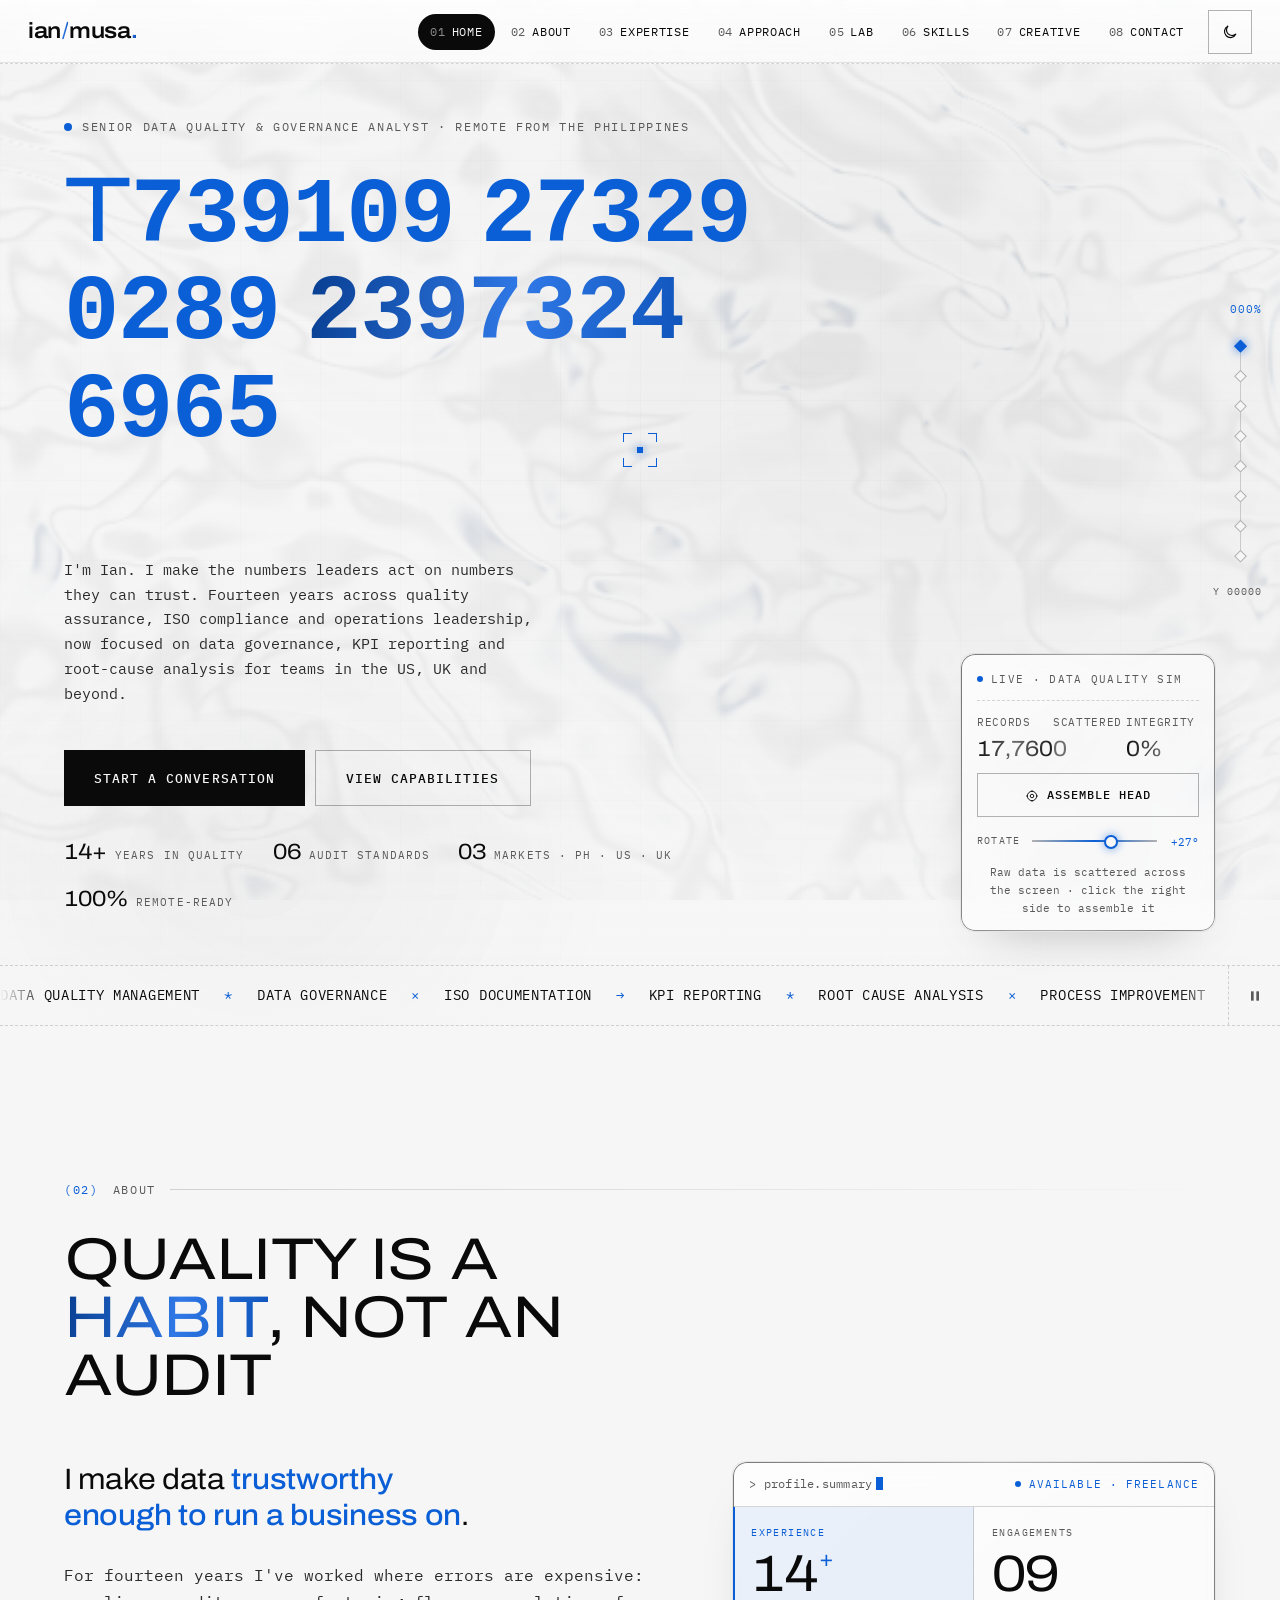
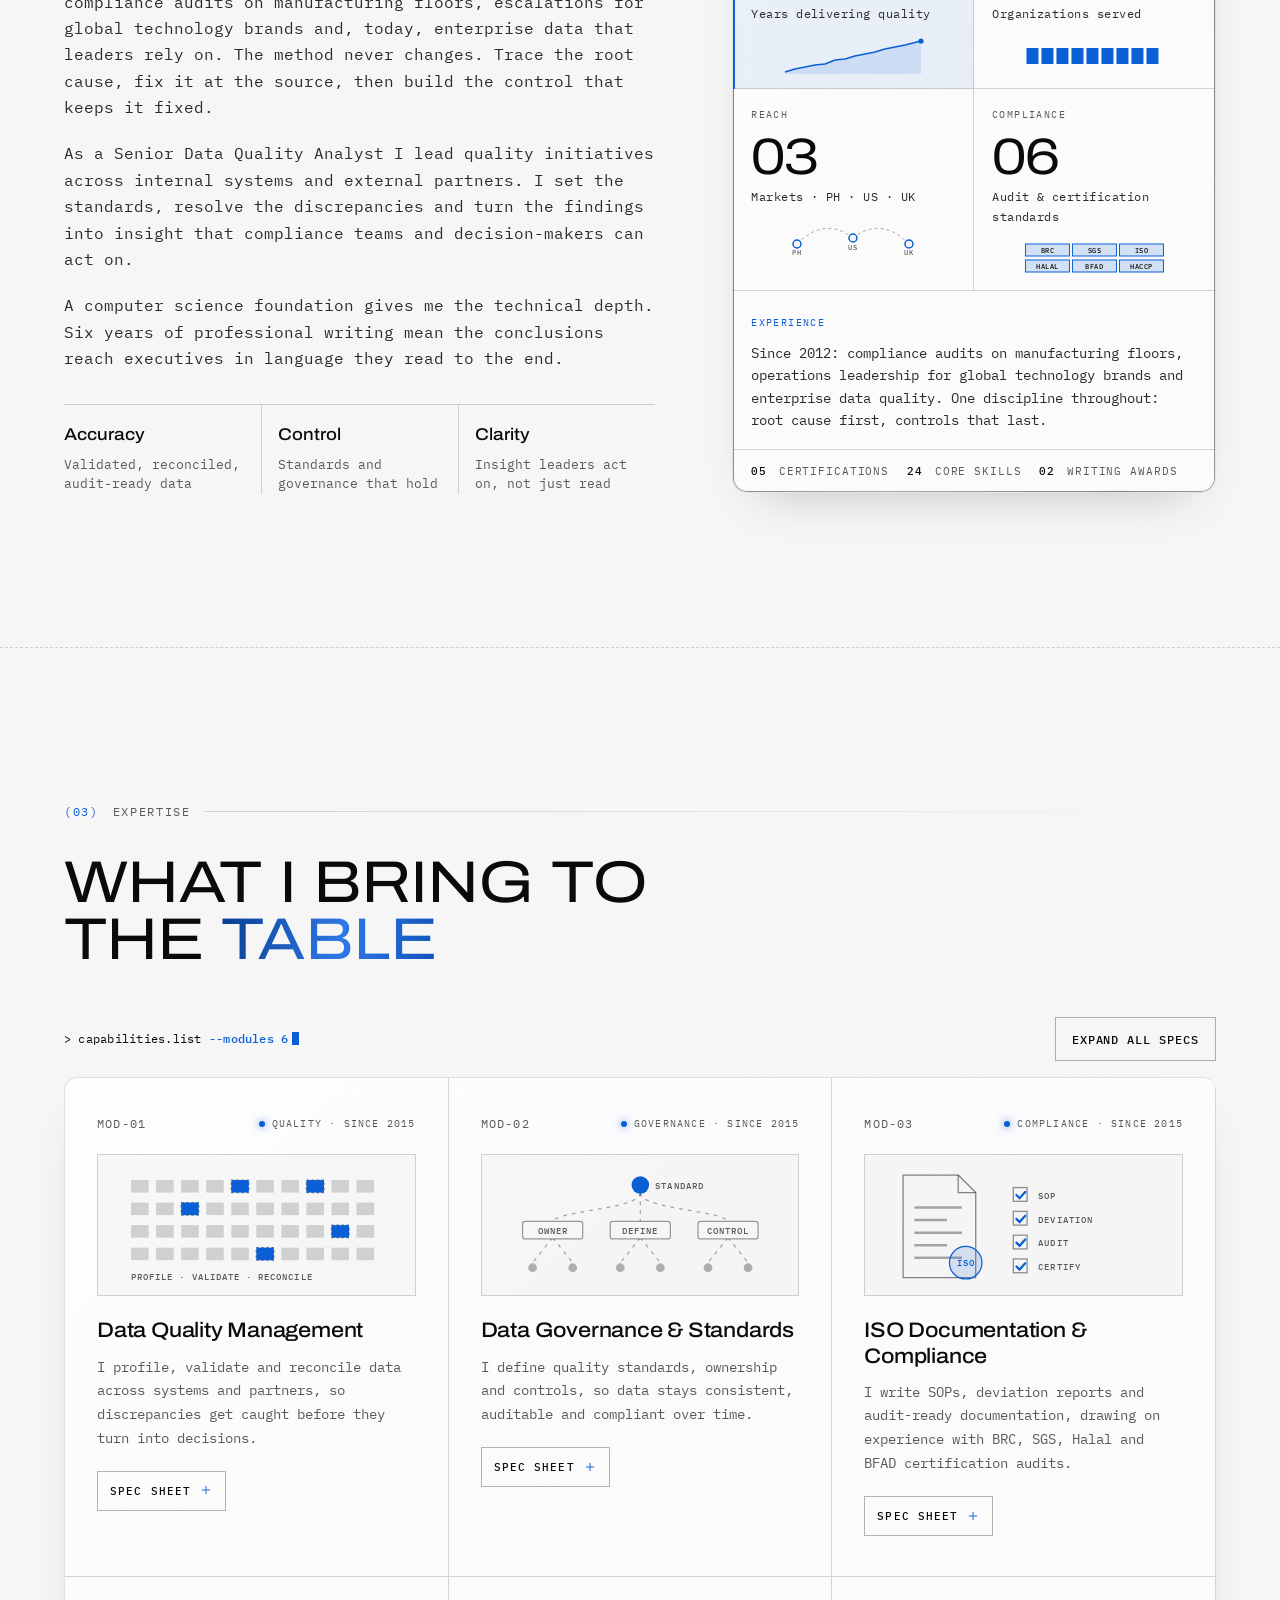
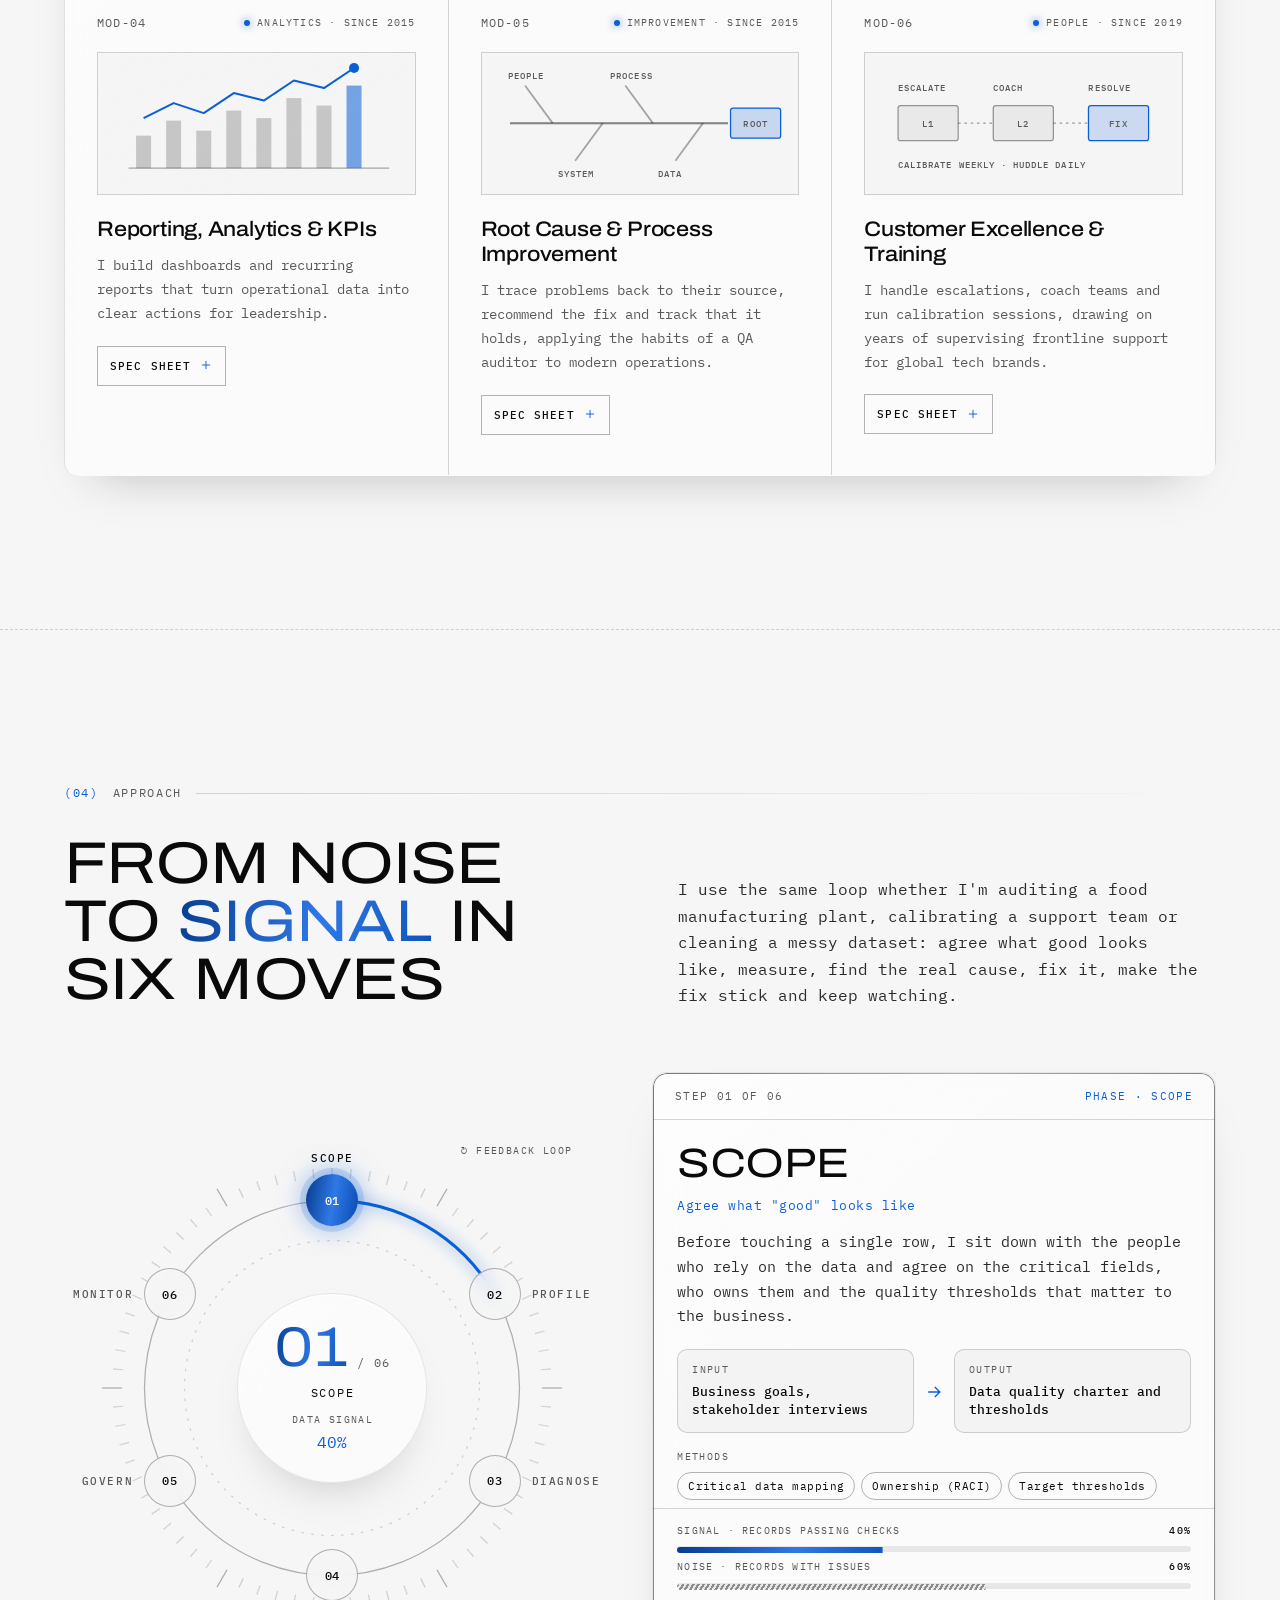
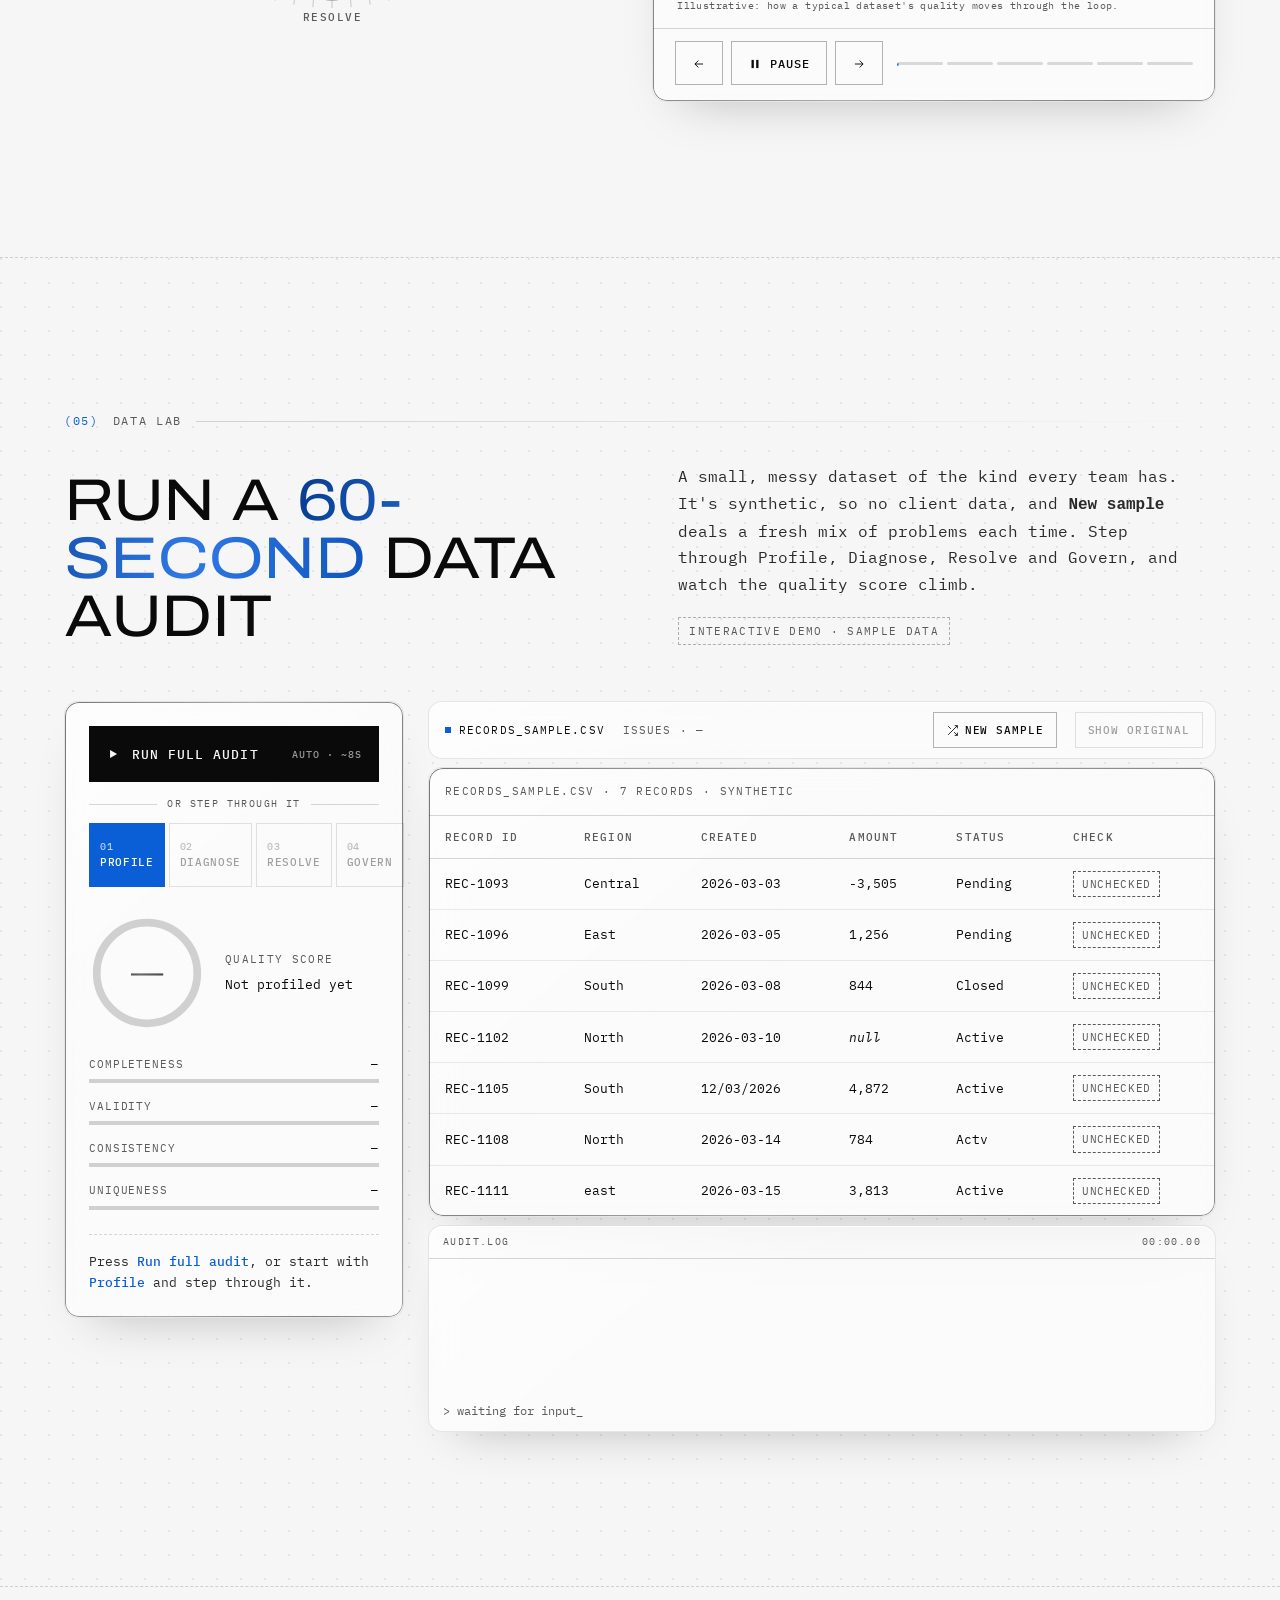
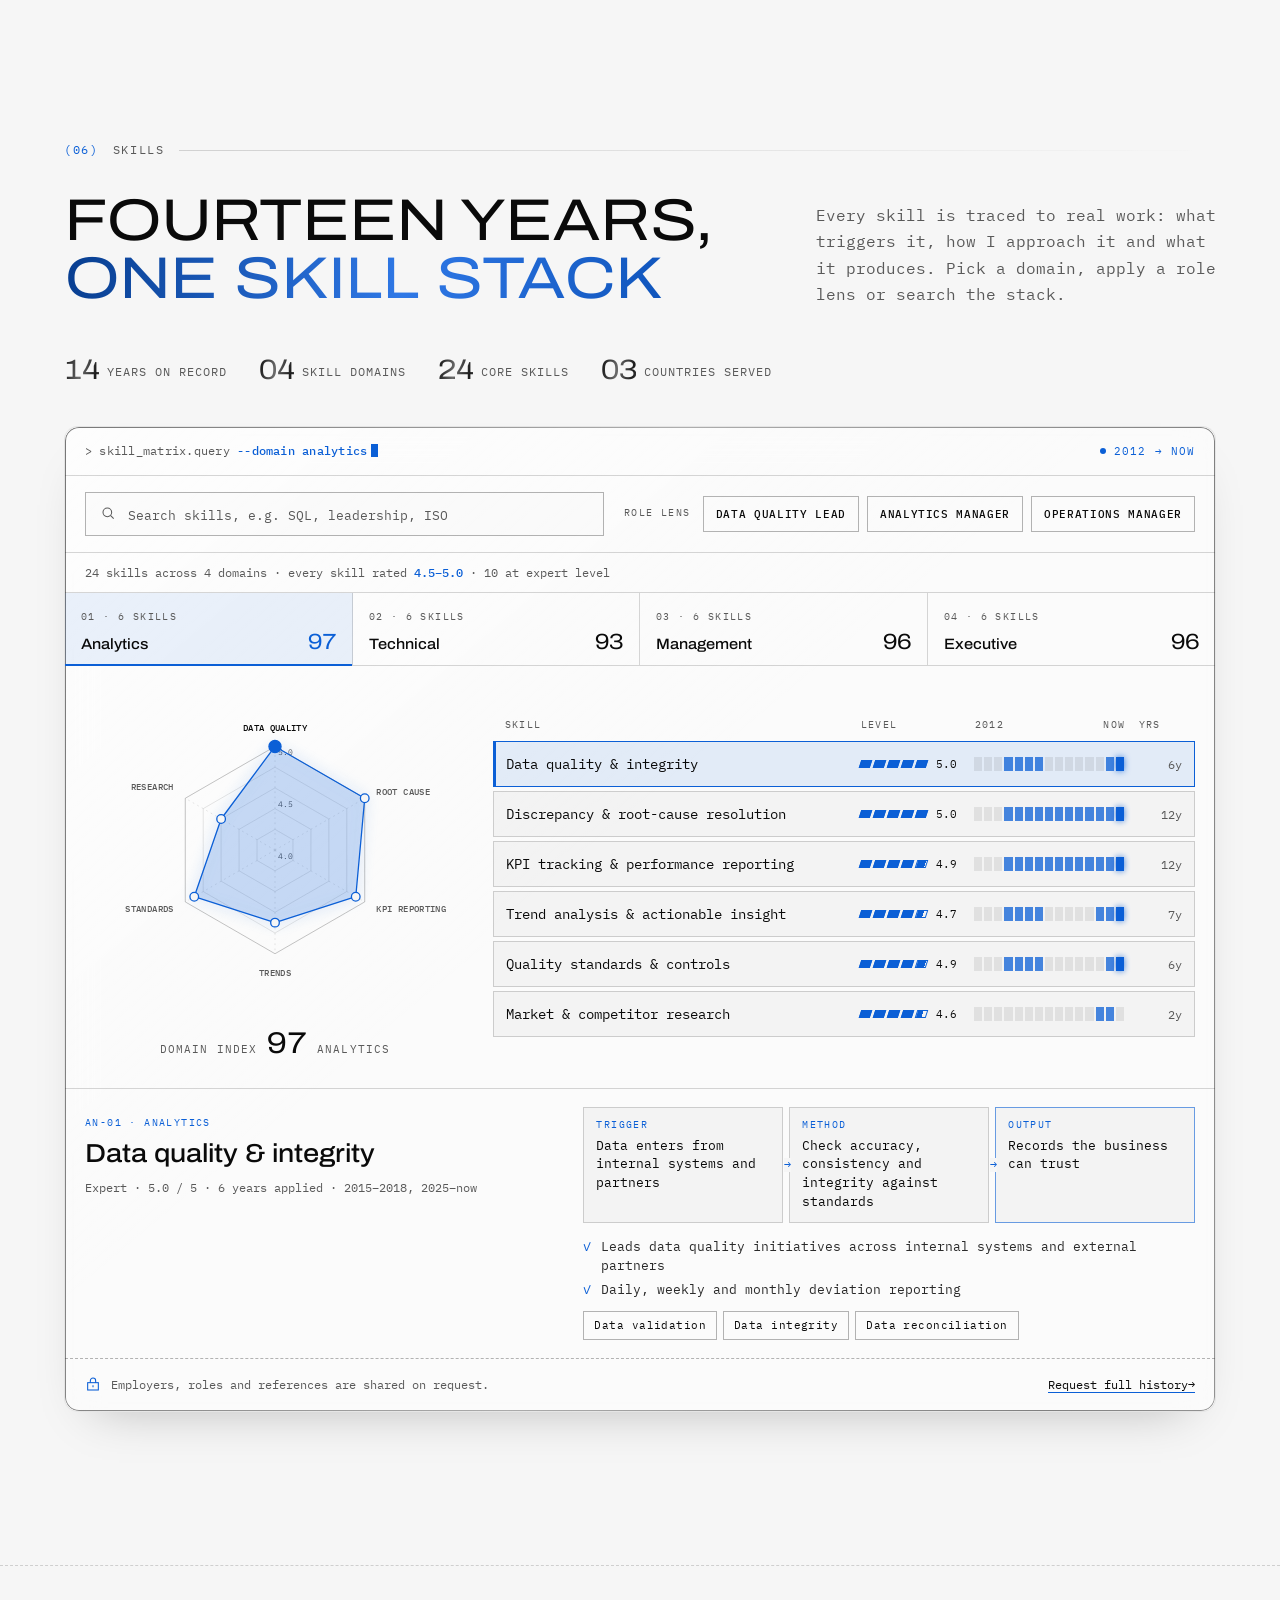
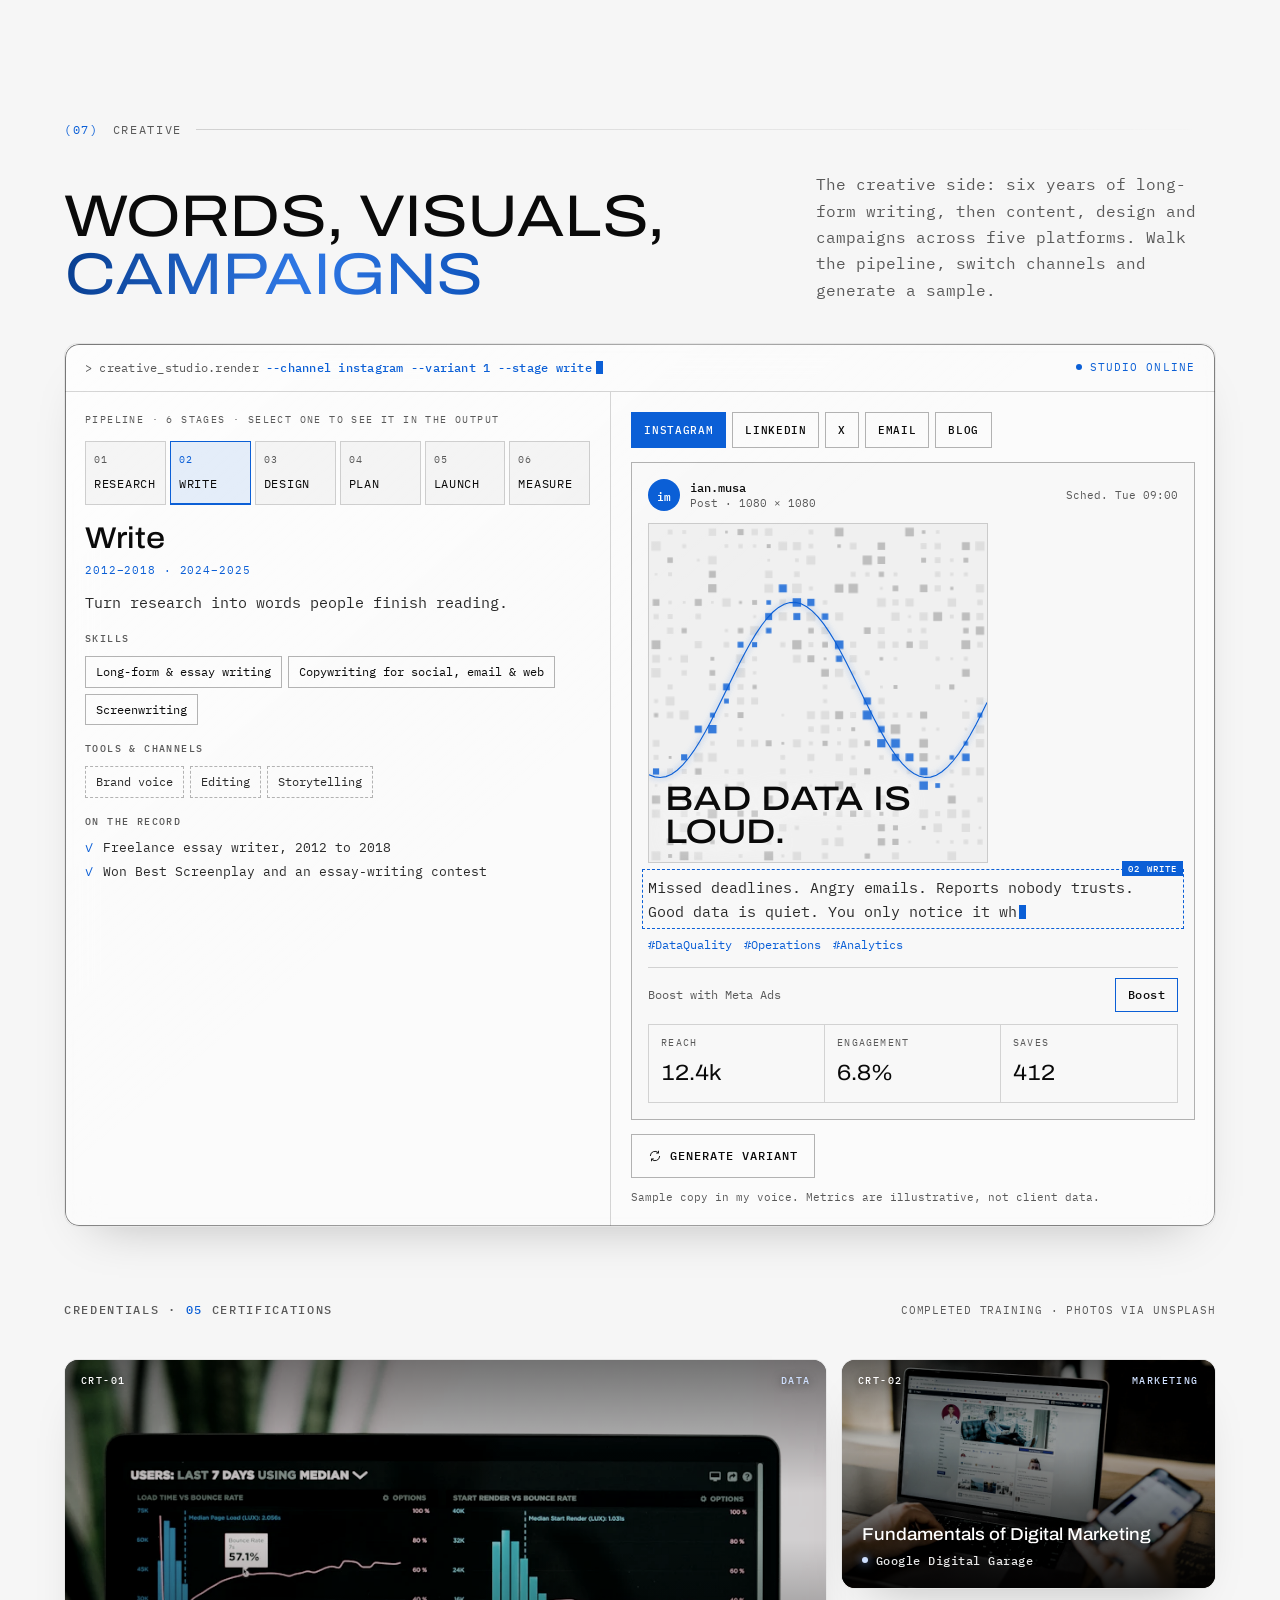
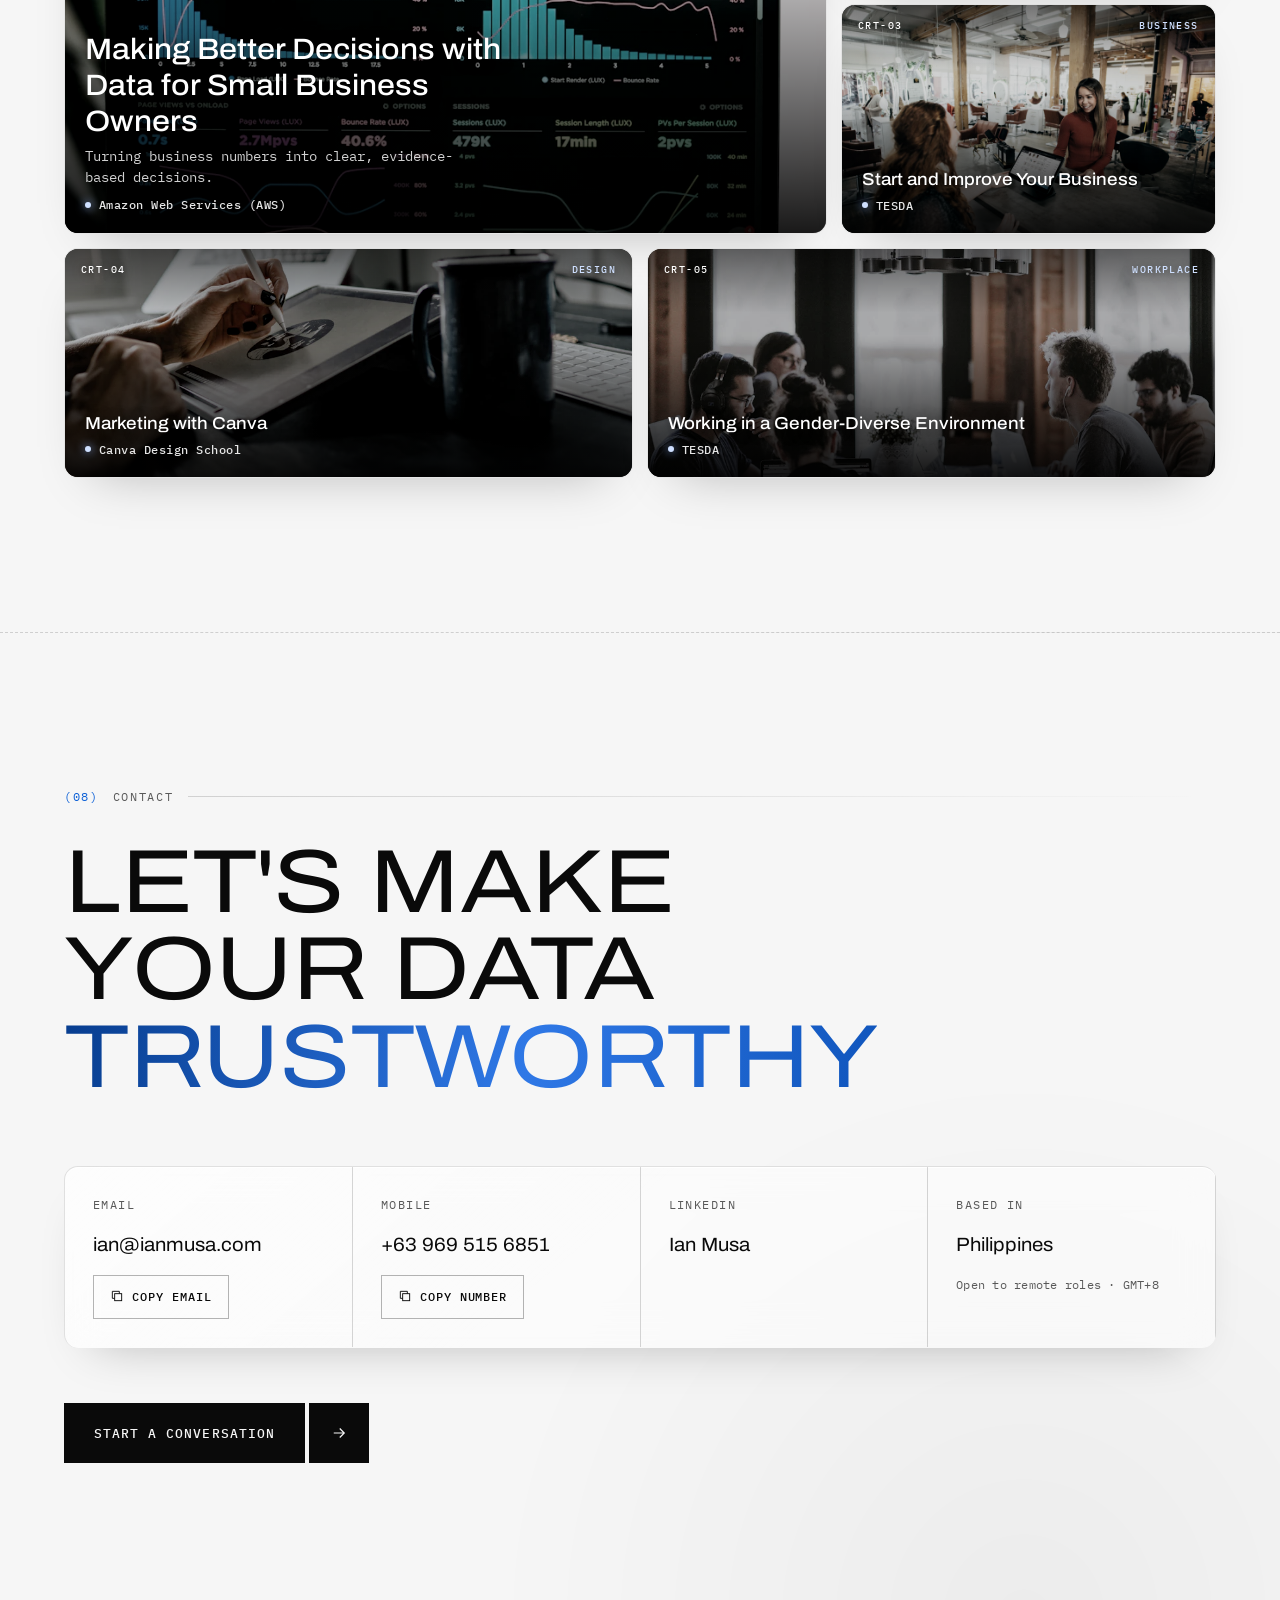
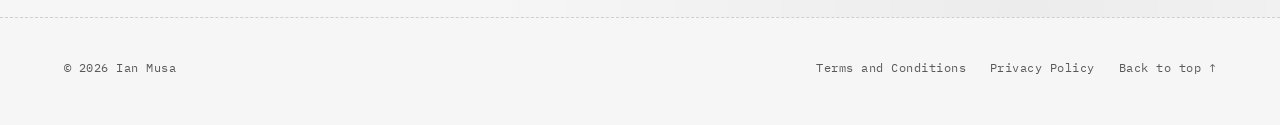
==== commit f4330fe3: "Add files via upload" ====
--- a/index.html
+++ b/index.html
@@ -1,4918 +1,5469 @@
-<!doctype html>
-<html lang="en">
-<head>
-<meta charset="utf-8">
-<meta name="viewport" content="width=device-width, initial-scale=1">
-<title>Ian Musa — Senior Data Quality &amp; Governance Analyst (Remote)</title>
-<meta name="description" content="Senior data quality analyst with 14+ years in QA, ISO compliance and operations. I help US, UK and global teams make their data accurate, governed and audit-ready.">
-<meta name="author" content="Ian Musa">
-<meta name="robots" content="index, follow, max-image-preview:large, max-snippet:-1">
-<link rel="canonical" href="https://ianmusa.com/">
-<meta name="theme-color" content="#080808">
-<meta name="color-scheme" content="dark light">
-<meta name="format-detection" content="telephone=no">
-
-<!-- icons -->
-<link rel="icon" type="image/svg+xml" href="data:image/svg+xml,%3Csvg xmlns='http://www.w3.org/2000/svg' viewBox='0 0 64 64'%3E%3Crect width='64' height='64' rx='12' fill='%23060606'/%3E%3Cpath d='M22 18v28' stroke='%23F2F2F2' stroke-width='6' stroke-linecap='round'/%3E%3Cpath d='M44 14 32 50' stroke='%2339FF8C' stroke-width='6' stroke-linecap='round'/%3E%3C/svg%3E">
-<link rel="apple-touch-icon" href="apple-touch-icon.png">
-
-<!-- social previews (LinkedIn, Facebook, Slack, WhatsApp, iMessage, X) -->
-<meta property="og:type" content="profile">
-<meta property="og:site_name" content="Ian Musa">
-<meta property="og:locale" content="en_US">
-<meta property="og:url" content="https://ianmusa.com/">
-<meta property="og:title" content="Ian Musa — Senior Data Quality &amp; Governance Analyst">
-<meta property="og:description" content="14+ years turning noisy data into decisions leaders can trust: data quality, governance, KPI reporting and ISO compliance for US, UK and global teams.">
-<meta property="og:image" content="https://ianmusa.com/og-image.png">
-<meta property="og:image:width" content="1200">
-<meta property="og:image:height" content="630">
-<meta property="og:image:alt" content="Ian Musa, Senior Data Quality Analyst: turning noise into trusted data">
-<meta property="profile:first_name" content="Ian">
-<meta property="profile:last_name" content="Musa">
-<meta name="twitter:card" content="summary_large_image">
-<meta name="twitter:title" content="Ian Musa — Senior Data Quality &amp; Governance Analyst">
-<meta name="twitter:description" content="14+ years turning noisy data into decisions leaders can trust. Data quality, governance, KPI reporting and ISO compliance.">
-<meta name="twitter:image" content="https://ianmusa.com/og-image.png">
-<meta name="twitter:image:alt" content="Ian Musa, Senior Data Quality Analyst: turning noise into trusted data">
-
-<!-- structured data: who this page is about, for search engines and AI answers -->
-<script type="application/ld+json">
-{
-  "@context": "https://schema.org",
-  "@graph": [
-    {
-      "@type": "WebSite",
-      "@id": "https://ianmusa.com/#website",
-      "url": "https://ianmusa.com/",
-      "name": "Ian Musa",
-      "inLanguage": "en",
-      "publisher": { "@id": "https://ianmusa.com/#ian" }
-    },
-    {
-      "@type": "ProfilePage",
-      "@id": "https://ianmusa.com/#profile",
-      "url": "https://ianmusa.com/",
-      "name": "Ian Musa — Senior Data Quality & Governance Analyst",
-      "isPartOf": { "@id": "https://ianmusa.com/#website" },
-      "primaryImageOfPage": "https://ianmusa.com/og-image.png",
-      "mainEntity": { "@id": "https://ianmusa.com/#ian" }
-    },
-    {
-      "@type": "Person",
-      "@id": "https://ianmusa.com/#ian",
-      "name": "Ian Musa",
-      "givenName": "Ian",
-      "familyName": "Musa",
-      "url": "https://ianmusa.com/",
-      "image": "https://ianmusa.com/og-image.png",
-      "jobTitle": "Senior Data Quality Analyst",
-      "description": "Senior data quality and governance analyst with 14+ years across quality assurance, ISO compliance, operations leadership and enterprise data. Available for remote roles and freelance data quality engagements.",
-      "email": "mailto:ian@ianmusa.com",
-      "telephone": "+63-969-515-6851",
-      "address": { "@type": "PostalAddress", "addressCountry": "PH" },
-      "nationality": { "@type": "Country", "name": "Philippines" },
-      "workLocation": { "@type": "Place", "name": "Remote" },
-      "sameAs": ["https://www.linkedin.com/in/ian-joseph-musa-4495b0232"],
-      "alumniOf": { "@type": "CollegeOrUniversity", "name": "Mabini Colleges" },
-      "knowsLanguage": ["English"],
-      "knowsAbout": [
-        "Data quality management", "Data governance", "Data validation", "Data reconciliation",
-        "Root cause analysis", "KPI reporting", "Dashboards", "Trend analysis",
-        "ISO documentation", "Compliance audits", "HACCP", "GMP", "BRC", "Process improvement",
-        "Quality assurance", "Escalation management", "Team leadership and coaching",
-        "Stakeholder management", "SQL", "Content writing"
-      ],
-      "hasOccupation": {
-        "@type": "Occupation",
-        "name": "Data Quality Analyst",
-        "occupationLocation": { "@type": "Country", "name": "Philippines" },
-        "skills": "Data quality, data governance, KPI reporting, root cause analysis, ISO compliance, process improvement"
-      },
-      "hasCredential": [
-        { "@type": "EducationalOccupationalCredential", "name": "Making Better Decisions with Data for Small Business Owners", "recognizedBy": { "@type": "Organization", "name": "Amazon Web Services" } },
-        { "@type": "EducationalOccupationalCredential", "name": "Fundamentals of Digital Marketing", "recognizedBy": { "@type": "Organization", "name": "Google Digital Garage" } },
-        { "@type": "EducationalOccupationalCredential", "name": "Start and Improve Your Business", "recognizedBy": { "@type": "Organization", "name": "Technical Education and Skills Development Authority (TESDA)" } },
-        { "@type": "EducationalOccupationalCredential", "name": "Marketing with Canva", "recognizedBy": { "@type": "Organization", "name": "Canva Design School" } },
-        { "@type": "EducationalOccupationalCredential", "name": "Working in a Gender-Diverse Environment", "recognizedBy": { "@type": "Organization", "name": "Technical Education and Skills Development Authority (TESDA)" } }
-      ],
-      "award": ["Best Screenplay", "Essay-writing contest winner"],
-      "makesOffer": [
-        { "@type": "Offer", "itemOffered": { "@type": "Service", "name": "Data quality audit", "areaServed": "Worldwide" } },
-        { "@type": "Offer", "itemOffered": { "@type": "Service", "name": "Data governance and standards", "areaServed": "Worldwide" } },
-        { "@type": "Offer", "itemOffered": { "@type": "Service", "name": "KPI reporting and dashboards", "areaServed": "Worldwide" } },
-        { "@type": "Offer", "itemOffered": { "@type": "Service", "name": "ISO documentation and compliance readiness", "areaServed": "Worldwide" } }
-      ]
-    }
-  ]
-}
-</script>
-<script>
-  // set the theme before first paint: saved choice, else the OS preference
-  (function () {
-    var t;
-    try { t = localStorage.getItem('theme'); } catch (e) {}
-    if (t !== 'light' && t !== 'dark') t = matchMedia('(prefers-color-scheme: light)').matches ? 'light' : 'dark';
-    document.documentElement.dataset.theme = t;
-    // boot screen: about a second of scattered data and a radar counting to 100%, skipped for reduced motion.
-    // window.bootDone resolves when it has gone; a 4s fallback means a script error can never trap the page.
-    var html = document.documentElement, done;
-    window.bootDone = new Promise(function (r) { done = r; });
-    window.__bootEnd = function () { html.classList.remove('is-loading'); done(); };
-    if (matchMedia('(prefers-reduced-motion: reduce)').matches) done();
-    else { html.classList.add('is-loading'); setTimeout(window.__bootEnd, 4000); }
-  })();
-</script>
-<link rel="preconnect" href="https://fonts.googleapis.com">
-<link rel="preconnect" href="https://fonts.gstatic.com" crossorigin>
-<link href="https://fonts.googleapis.com/css2?family=Archivo:wdth,wght@62..125,300..800&family=IBM+Plex+Mono:wght@400;500;600&display=swap" rel="stylesheet">
-<style>
-  :root {
-    color-scheme: dark;
-    /* Brand palette — "Mercury": black, white and greys only. Meaning is carried by
-       brightness + shape/pattern (verified = bright, anomaly = mid-grey + hatching/boxes). */
-    --ink-950: #030303;
-    --ink-900: #080808;
-    --ink-850: #0E0E0E;
-    --ink-800: #151515;
-    --ink-700: #232323;
-    --bg-rgb: 4, 4, 4;        /* surfaces / scrims */
-    --fg-rgb: 232, 232, 232;  /* hairlines, faint fills */
-    --line: rgba(var(--fg-rgb), 0.16);
-    --line-strong: rgba(var(--fg-rgb), 0.30);
-    --text: #F2F2F2;
-    --text-soft: #C9C9C9;
-    --text-muted: #9C9C9C;
-    --signal: #39FF8C;      /* the one color: in night mode a neon green, in light mode a deep blue — "verified" / live / focus */
-    --signal-rgb: 57, 255, 140;
-    --signal-ink: #021A0C;  /* text on signal */
-    --ember: #8E8E8E;       /* secondary accent — "anomaly" (mid grey) */
-    --ember-rgb: 142, 142, 142;
-    --ember-soft: #B5B5B5;
-    --teal-glow: rgba(255, 255, 255, 0.05);
-    /* career-track tones */
-    --t-data: #39FF8C; --t-cx: #D0D0D0; --t-people: #ADADAD; --t-mkt: #8E8E8E; --t-edu: #767676;
-    --on-c: #0A0A0A;        /* text on a track-toned fill */
-    /* liquid metal: a polished-chrome gradient that flows (background-position animates),
-       with one cool blue-steel reflection */
-    --chrome: linear-gradient(100deg, #4d4d4d 0%, #e9e9e9 16%, #8a8a8a 30%, #ffffff 44%, #a6ffcf 52%, #6f6f6f 60%, #d9d9d9 76%, #3f3f3f 100%);
-    --chrome-ink: #0A0A0A;
-    /* glass: frosted panels floating over the liquid metal */
-    --glass-bg: rgba(255, 255, 255, .045);
-    --glass-bg-hi: rgba(255, 255, 255, .10);       /* top-left of the panel catches more light */
-    --glass-border: rgba(255, 255, 255, .13);
-    --glass-rim: rgba(255, 255, 255, .24);          /* inner top edge highlight */
-    --glass-shadow: 0 24px 60px -28px rgba(0, 0, 0, .75);
-    --glass-glare: rgba(255, 255, 255, .07);
-    --glass-blur: 18px;
-    --glass-radius: 14px;
-    /* blue liquid metal for highlighted words */
-    /* (name kept for history) night mode flows in neon-green liquid metal, light mode in blue */
-    --chrome-blue: linear-gradient(100deg, #0fbf5a 0%, #9dffc6 18%, #2bf07c 34%, #eafff2 48%, #39ff8c 60%, #b4ffd5 76%, #0a9c48 100%);
-
-    --font-display: "Archivo", "Helvetica Neue", Arial, sans-serif;
-    --font-mono: "IBM Plex Mono", ui-monospace, "Cascadia Mono", Consolas, monospace;
-
-    --gutter: clamp(16px, 5vw, 72px);
-    --maxw: 1320px;
-    --header-h: 64px;
-
-    --ease-out: cubic-bezier(.22, 1, .36, 1);
-    --ease-in-out: cubic-bezier(.65, 0, .35, 1);
-    --dur-fast: 180ms;
-    --dur-med: 320ms;
-    --dur-slow: 800ms;
-  }
-
-  /* Light theme — white paper, black ink; chrome turns to dark brushed steel to keep contrast */
-  :root[data-theme="light"] {
-    color-scheme: light;
-    --ink-950: #EAEAEA;
-    --ink-900: #F6F6F6;
-    --ink-850: #EEEEEE;
-    --ink-800: #E4E4E4;
-    --ink-700: #D0D0D0;
-    --bg-rgb: 246, 246, 246;
-    --fg-rgb: 12, 12, 12;
-    --text: #0A0A0A;
-    --text-soft: #2A2A2A;
-    --text-muted: #595959;
-    --signal: #0B5FD6;
-    --signal-rgb: 11, 95, 214;
-    --signal-ink: #FFFFFF;
-    --ember: #6E6E6E;
-    --ember-rgb: 110, 110, 110;
-    --ember-soft: #4A4A4A;
-    --teal-glow: rgba(0, 0, 0, 0.04);
-    --t-data: #0B5FD6; --t-cx: #333333; --t-people: #545454; --t-mkt: #6E6E6E; --t-edu: #8A8A8A;
-    --on-c: #FFFFFF;
-    --chrome: linear-gradient(100deg, #0a0a0a 0%, #6a6a6a 16%, #1c1c1c 30%, #8a8a8a 44%, #1d4f9a 52%, #111111 60%, #5c5c5c 76%, #050505 100%);
-    --chrome-ink: #FFFFFF;
-    --glass-bg: rgba(255, 255, 255, .50);
-    --glass-bg-hi: rgba(255, 255, 255, .78);
-    --glass-border: rgba(10, 10, 10, .09);
-    --glass-rim: rgba(255, 255, 255, .95);
-    --glass-shadow: 0 24px 50px -30px rgba(0, 0, 0, .28);
-    --glass-glare: rgba(255, 255, 255, .45);
-    --chrome-blue: linear-gradient(100deg, #073d8f 0%, #2f78e6 18%, #0a4fb5 34%, #4a8ff0 48%, #0b5fd6 60%, #2b74e0 76%, #06327a 100%);
-  }
-  :root[data-theme="light"] .hero h1,
-  :root[data-theme="light"] .hero h1 em { text-shadow: none; }
-
-  /* theme switch: circular wipe via the View Transitions API (JS drives the clip-path) */
-  ::view-transition-old(root), ::view-transition-new(root) { animation: none; mix-blend-mode: normal; }
-
-  *, *::before, *::after { box-sizing: border-box; }
-  html { scroll-behavior: smooth; scroll-padding-top: calc(var(--header-h) + 16px); -webkit-text-size-adjust: 100%; }
-  body {
-    margin: 0;
-    background: var(--ink-900);
-    color: var(--text);
-    font-family: var(--font-mono);
-    font-size: 16px;
-    line-height: 1.65;
-    -webkit-font-smoothing: antialiased;
-    overflow-x: hidden;
-  }
-  img, svg, canvas { display: block; max-width: 100%; }
-  [hidden] { display: none !important; }
-  a { color: inherit; }
-  ::selection { background: var(--signal); color: var(--signal-ink); }
-
-  :focus-visible { outline: 2px solid var(--signal); outline-offset: 3px; border-radius: 2px; }
-
-  .skip-link {
-    position: absolute; left: 16px; top: -100px; z-index: 1000;
-    background: var(--signal); color: var(--signal-ink);
-    padding: 10px 16px; font-weight: 600; text-decoration: none;
-  }
-  .skip-link:focus { top: 12px; }
-
-  .wrap { width: 100%; max-width: var(--maxw); margin: 0 auto; padding: 0 var(--gutter); }
-
-  /* ---------- Header ---------- */
-  .site-header {
-    position: fixed; inset: 0 0 auto 0; z-index: 100;
-    height: var(--header-h);
-    border-bottom: 1px dashed var(--line);
-    background: linear-gradient(to bottom, rgba(var(--bg-rgb),.85), rgba(var(--bg-rgb),.55));
-    backdrop-filter: blur(10px);
-    -webkit-backdrop-filter: blur(10px);
-  }
-  .site-header .bar {
-    height: 100%; display: flex; align-items: center; gap: 8px;
-    padding: 0 clamp(16px, 2.2vw, 28px);
-  }
-  .site-header .wordmark { margin-right: auto; }
-  .theme-btn {
-    position: relative; flex: none; width: 44px; height: 44px; margin-left: 4px;
-    display: grid; place-items: center; overflow: hidden;
-    background: transparent; color: var(--text); border: 1px solid var(--line-strong); cursor: pointer;
-    transition: border-color var(--dur-fast), color var(--dur-fast);
-  }
-  .theme-btn:hover { border-color: var(--signal); color: var(--signal); }
-  .theme-btn svg { position: absolute; width: 18px; height: 18px; transition: transform 500ms var(--ease-out), opacity 300ms; }
-  /* show the icon of the mode you'd switch TO */
-  :root[data-theme="dark"] .theme-btn .i-moon,
-  :root[data-theme="light"] .theme-btn .i-sun { transform: translateY(140%) rotate(90deg); opacity: 0; }
-  .wordmark {
-    font-family: var(--font-display);
-    font-stretch: 112%;
-    font-weight: 600;
-    font-size: 22px;
-    letter-spacing: -0.02em;
-    text-decoration: none;
-    display: inline-flex; align-items: baseline;
-    min-height: 44px; align-items: center;
-  }
-  .wordmark .slash { color: var(--signal); margin: 0 1px; font-weight: 400; }
-  .wordmark .dot { color: var(--signal); }
-
-  .nav ol { list-style: none; margin: 0; padding: 0; display: flex; gap: 4px; }
-  .nav a {
-    display: inline-flex; align-items: center; gap: 6px;
-    min-height: 36px; padding: 6px 12px;
-    border-radius: 999px;
-    font-size: 12px; letter-spacing: 0.06em; text-transform: uppercase;
-    text-decoration: none; color: var(--text);
-    transition: background var(--dur-fast) var(--ease-out), color var(--dur-fast) var(--ease-out);
-  }
-  .nav a .n { color: var(--text-muted); transition: color var(--dur-fast); }
-  .nav a:hover { background: rgba(var(--fg-rgb),.08); }
-  .nav a[aria-current="true"] { background: var(--text); color: var(--ink-900); }
-  .nav a[aria-current="true"] .n { color: color-mix(in srgb, var(--ink-900) 55%, var(--text)); }
-
-  .menu-btn {
-    display: none;
-    min-width: 44px; min-height: 44px;
-    background: transparent; border: 1px solid var(--line-strong); color: var(--text);
-    font: 500 12px var(--font-mono); letter-spacing: .08em; text-transform: uppercase;
-    padding: 0 14px; cursor: pointer;
-  }
-
-  @media (max-width: 1100px) {
-    .menu-btn { display: inline-flex; align-items: center; }
-    .nav {
-      position: fixed; inset: var(--header-h) 0 auto 0;
-      background: var(--ink-900);
-      border-bottom: 1px dashed var(--line);
-      transform: translateY(-8px); opacity: 0; visibility: hidden;
-      transition: opacity var(--dur-med) var(--ease-out), transform var(--dur-med) var(--ease-out), visibility 0s linear var(--dur-med);
-    }
-    .nav.open { transform: none; opacity: 1; visibility: visible; transition-delay: 0s; }
-    .nav ol { flex-direction: column; padding: 12px 16px 20px; gap: 2px; }
-    .nav a { width: 100%; min-height: 48px; border-radius: 0; font-size: 14px; padding: 10px 12px; }
-  }
-
-  /* ---------- Hero ---------- */
-  .hero {
-    position: relative;
-    min-height: 100vh; min-height: 100dvh;
-    display: grid; grid-template-rows: 1fr auto; grid-template-columns: minmax(0, 1fr);
-    overflow: hidden;
-    background:
-      radial-gradient(60% 70% at 72% 40%, var(--teal-glow), transparent 70%),
-      radial-gradient(40% 40% at 20% 85%, rgba(var(--ember-rgb),.06), transparent 70%),
-      linear-gradient(180deg, rgba(var(--bg-rgb), .45) 0%, rgba(var(--bg-rgb), .65) 100%); /* liquid metal shows through, text stays ≥ 4.5:1 */
-  }
-  .hero canvas {
-    position: absolute; inset: 0; width: 100%; height: 100%;
-  }
-  .hero::after { /* vignette + grain-ish falloff */
-    content: ""; position: absolute; inset: 0; pointer-events: none;
-    background: radial-gradient(120% 90% at 50% 45%, transparent 55%, rgba(var(--bg-rgb),.75) 100%);
-  }
-  .hero-inner {
-    position: relative; z-index: 2;
-    align-self: center;
-    padding-top: calc(var(--header-h) + 48px);
-    padding-bottom: 48px;
-  }
-  .eyebrow {
-    font-size: 12px; letter-spacing: .14em; text-transform: uppercase; color: var(--text-muted);
-    display: inline-flex; align-items: center; gap: 10px; margin: 0 0 28px;
-  }
-  .eyebrow .pulse {
-    width: 8px; height: 8px; border-radius: 50%; background: var(--signal);
-    box-shadow: 0 0 0 0 rgba(var(--signal-rgb),.6);
-    animation: pulse 2.4s var(--ease-out) infinite;
-  }
-  @keyframes pulse { 0% { box-shadow: 0 0 0 0 rgba(var(--signal-rgb),.55); } 70%,100% { box-shadow: 0 0 0 10px rgba(var(--signal-rgb),0); } }
-
-  .display {
-    font-family: var(--font-display);
-    font-stretch: 118%;
-    font-weight: 400;
-    text-transform: uppercase;
-    letter-spacing: -0.015em;
-    line-height: .98;
-    margin: 0;
-  }
-  .hero h1 {
-    font-size: clamp(42px, 7.2vw, 104px);
-    text-shadow: 0 0 28px rgba(var(--fg-rgb),.22), 0 0 2px rgba(var(--fg-rgb),.4);
-    max-width: 11ch;
-  }
-  .hero h1 em { font-style: normal; color: var(--signal); text-shadow: 0 0 30px rgba(var(--signal-rgb),.35); }
-  .hero .lede {
-    max-width: 52ch; margin: 32px 0 44px;
-    font-size: clamp(15px, 1.15vw, 17px);
-    color: var(--text-soft);
-  }
-  .btn-pair { display: inline-flex; gap: 4px; }
-  .btn {
-    display: inline-flex; align-items: center; justify-content: center;
-    min-height: 60px; padding: 0 30px;
-    font: 500 13px var(--font-mono); letter-spacing: .08em; text-transform: uppercase;
-    text-decoration: none; cursor: pointer; border: 0;
-    background: var(--text); color: var(--ink-900);
-    transition: background var(--dur-fast) var(--ease-out), color var(--dur-fast) var(--ease-out), transform var(--dur-fast) var(--ease-out);
-  }
-  .btn.square { width: 60px; padding: 0; }
-  .btn svg { width: 18px; height: 18px; transition: transform var(--dur-med) var(--ease-out); }
-  .btn-pair:hover .btn { background: var(--signal); color: var(--signal-ink); }
-  .btn-pair:hover .btn.square svg { transform: translateX(3px); }
-  .btn:active { transform: scale(.98); }
-  .btn.ghost { background: transparent; color: var(--text); border: 1px solid var(--line-strong); }
-  .btn.ghost:hover { border-color: var(--signal); color: var(--signal); background: transparent; }
-
-  /* Hero HUD — live readout of the data-quality simulation */
-  .hud {
-    position: absolute; z-index: 3; right: var(--gutter); bottom: 92px;
-    width: 256px; padding: 16px 16px 14px;
-    border: 1px solid var(--line); background: rgba(var(--bg-rgb),.62);
-    backdrop-filter: blur(6px); -webkit-backdrop-filter: blur(6px);
-    font-size: 12px;
-  }
-  .hud-head { display: flex; align-items: center; gap: 8px; letter-spacing: .12em; text-transform: uppercase; color: var(--text-muted); margin-bottom: 12px; font-size: 11px; }
-  .hud-head .pulse { width: 6px; height: 6px; border-radius: 50%; background: var(--signal); animation: pulse 2.4s var(--ease-out) infinite; }
-  .hud dl { display: grid; grid-template-columns: repeat(3, 1fr); margin: 0 0 14px; padding-top: 12px; border-top: 1px dashed var(--line); }
-  .hud dt { font-size: 11px; color: var(--text-muted); letter-spacing: .06em; text-transform: uppercase; }
-  .hud dd { margin: 6px 0 0; font-family: var(--font-display); font-stretch: 112%; font-size: 22px; line-height: 1; font-variant-numeric: tabular-nums; }
-  .hud dd.ember { color: var(--ember); }
-  .hud dd.lime { color: var(--signal); }
-  .hud-btn {
-    width: 100%; min-height: 44px; display: inline-flex; align-items: center; justify-content: center; gap: 8px;
-    background: transparent; color: var(--text); border: 1px solid var(--line-strong); cursor: pointer;
-    font: 500 12px var(--font-mono); letter-spacing: .08em; text-transform: uppercase;
-    transition: border-color var(--dur-fast), color var(--dur-fast), background var(--dur-fast);
-  }
-  .hud-btn:hover { border-color: var(--signal); color: var(--signal-ink); background: var(--signal); }
-  .hud-btn svg { width: 14px; height: 14px; }
-  .hud-hint { margin: 8px 0 0; color: var(--text-muted); font-size: 11px; text-align: center; }
-  .hud-rot { display: grid; grid-template-columns: auto 1fr 3.4em; align-items: center; gap: 10px; margin-top: 10px; font-size: 10px; letter-spacing: .12em; text-transform: uppercase; color: var(--text-muted); }
-  .hud-rot output { text-align: right; color: var(--signal); font-variant-numeric: tabular-nums; letter-spacing: 0; font-size: 11px; }
-  .hud-rot input { -webkit-appearance: none; appearance: none; width: 100%; height: 24px; background: transparent; cursor: pointer; }
-  .hud-rot input::-webkit-slider-runnable-track { height: 2px; background: linear-gradient(90deg, var(--line-strong), var(--signal) 50%, var(--line-strong)); }
-  .hud-rot input::-moz-range-track { height: 2px; background: var(--line-strong); }
-  .hud-rot input::-webkit-slider-thumb { -webkit-appearance: none; width: 14px; height: 14px; margin-top: -6px; border-radius: 50%; background: rgb(var(--bg-rgb)); border: 2px solid var(--signal); box-shadow: 0 0 10px rgba(var(--signal-rgb), .6); }
-  .hud-rot input::-moz-range-thumb { width: 12px; height: 12px; border-radius: 50%; background: rgb(var(--bg-rgb)); border: 2px solid var(--signal); }
-  .hud-rot input:focus-visible { outline: 2px solid var(--signal); outline-offset: 2px; }
-  /* hero call to action + proof strip */
-  .hero-cta { display: flex; flex-wrap: wrap; gap: 10px; }
-  .hero-cta .btn { min-height: 56px; }
-  .hero-cta .btn:not(.ghost):hover { background: var(--signal); color: var(--signal-ink); }
-  .hero-proof { list-style: none; margin: 28px 0 0; padding: 0; display: flex; flex-wrap: wrap; gap: 10px 28px; max-width: 640px; }
-  .hero-proof li { display: flex; align-items: baseline; gap: 8px; font-size: 11px; letter-spacing: .1em; text-transform: uppercase; color: var(--text-muted); }
-  .hero-proof b { font-family: var(--font-display); font-stretch: 115%; font-weight: 400; font-size: 22px; letter-spacing: 0; color: var(--text); font-variant-numeric: tabular-nums; }
-  @media (max-width: 760px) {
-    .hero { grid-template-rows: 1fr auto auto; }
-    .hud { position: relative; right: auto; bottom: auto; width: auto; margin: 0 var(--gutter) 24px; }
-    .hud-hint { display: none; }
-  }
-
-  /* ---------- Marquee ---------- */
-  .marquee {
-    position: relative; z-index: 3;
-    border-top: 1px dashed var(--line);
-    display: flex; align-items: center;
-    background: rgba(var(--bg-rgb),.55);
-  }
-  .marquee-viewport { overflow: hidden; flex: 1; mask-image: linear-gradient(90deg, transparent, #000 4%, #000 96%, transparent); }
-  .marquee-track {
-    display: flex; width: max-content;
-    animation: marquee 48s linear infinite;
-  }
-  .marquee.paused .marquee-track { animation-play-state: paused; }
-  .marquee-track ul { display: flex; list-style: none; margin: 0; padding: 0; }
-  .marquee-track li {
-    white-space: nowrap; padding: 18px 0;
-    font-size: 14px; letter-spacing: .05em; text-transform: uppercase;
-    display: inline-flex; align-items: center;
-  }
-  .marquee-track li .sep { color: var(--signal); margin: 0 24px; }
-  @keyframes marquee { to { transform: translateX(-50%); } }
-  .marquee-toggle {
-    flex: none; align-self: stretch;
-    min-width: 52px; border: 0; border-left: 1px dashed var(--line);
-    background: transparent; color: var(--text-muted); cursor: pointer;
-    display: grid; place-items: center;
-  }
-  .marquee-toggle:hover { color: var(--signal); }
-  .marquee-toggle svg { width: 16px; height: 16px; }
-
-  /* ---------- Sections ---------- */
-  /* every content section sits on a 55% scrim over the liquid metal: the surface stays visible,
-     body and muted text keep ≥ 4.5:1 even under the brightest highlight */
-  section.block { background-color: rgba(var(--bg-rgb), .55); }
-  section.block { padding: clamp(88px, 12vw, 160px) 0; border-top: 1px dashed var(--line); position: relative; }
-  .section-label {
-    display: flex; align-items: center; gap: 14px;
-    font-size: 12px; letter-spacing: .14em; text-transform: uppercase; color: var(--text-muted);
-    margin: 0 0 32px;
-  }
-  .section-label .idx { color: var(--signal); }
-  .section-label::after { content: ""; flex: 1; height: 1px; background: linear-gradient(90deg, var(--line), transparent); }
-  .block h2 { font-size: clamp(32px, 4.6vw, 64px); max-width: 16ch; }
-  .block h2 em { font-style: normal; color: var(--signal); }
-
-  /* About */
-  .about-grid { display: grid; grid-template-columns: 1.1fr .9fr; gap: clamp(40px, 6vw, 96px); align-items: start; margin-top: 56px; }
-  .about-copy p { margin: 0 0 20px; color: var(--text-soft); max-width: 60ch; }
-  .about-copy p:first-child { font-size: clamp(17px, 1.4vw, 20px); color: var(--text); line-height: 1.6; }
-  .tags { display: flex; flex-wrap: wrap; gap: 8px; margin-top: 28px; padding: 0; list-style: none; }
-  .tags li { border: 1px solid var(--line-strong); padding: 6px 12px; font-size: 12px; letter-spacing: .04em; color: var(--text); }
-  .stats { display: grid; grid-template-columns: 1fr 1fr; border-top: 1px solid var(--line); border-left: 1px solid var(--line); }
-  .stat { padding: 28px 24px; border-right: 1px solid var(--line); border-bottom: 1px solid var(--line); }
-  .stat .num {
-    font-family: var(--font-display); font-stretch: 118%; font-weight: 400;
-    font-size: clamp(40px, 4.4vw, 60px); line-height: 1; letter-spacing: -.02em;
-    font-variant-numeric: tabular-nums;
-  }
-  .stat .num sup { font-size: .45em; color: var(--signal); vertical-align: top; margin-left: 2px; }
-  .stat .lbl { margin-top: 12px; font-size: 12px; letter-spacing: .08em; text-transform: uppercase; color: var(--text-muted); }
-  /* About: executive copy + a profile dashboard (selectable KPIs, each with a small live chart) */
-  .ab-lead { font-family: var(--font-display); font-stretch: 108%; font-weight: 400; font-size: clamp(22px, 2.3vw, 32px) !important; line-height: 1.25 !important; color: var(--text) !important; letter-spacing: -.01em; max-width: 24ch !important; margin-bottom: 28px !important; }
-  .ab-lead b { font-weight: 500; color: var(--signal); }
-  .ab-pillars { list-style: none; margin: 32px 0 0; padding: 0; display: grid; grid-template-columns: repeat(3, minmax(0, 1fr)); border-top: 1px solid var(--line); }
-  .ab-pillars li { padding: 16px 16px 0 0; }
-  .ab-pillars li + li { padding-left: 16px; border-left: 1px solid var(--line); }
-  .ab-pillars b { display: block; font-family: var(--font-display); font-stretch: 110%; font-weight: 500; font-size: 17px; }
-  .ab-pillars span { display: block; margin-top: 6px; font-size: 13px; line-height: 1.5; color: var(--text-muted); }
-
-  .ab-dash { border: 1px solid var(--line); background: rgba(var(--bg-rgb), .78); }
-  .ab-bar { display: flex; justify-content: space-between; align-items: center; gap: 12px; flex-wrap: wrap; padding: 12px 16px; border-bottom: 1px solid var(--line); font-size: 11px; letter-spacing: .1em; text-transform: uppercase; color: var(--text-muted); }
-  .ab-bar .live { display: inline-flex; align-items: center; gap: 8px; color: var(--signal); }
-  .ab-bar .live i { width: 6px; height: 6px; border-radius: 50%; background: var(--signal); animation: pulse 2.4s var(--ease-out) infinite; }
-  .ab-kpis { display: grid; grid-template-columns: repeat(2, minmax(0, 1fr)); }
-  .ab-kpi {
-    position: relative; display: flex; flex-direction: column; align-items: flex-start; gap: 4px; min-width: 0;
-    padding: 18px 18px 14px; text-align: left; cursor: pointer; font: inherit; color: var(--text);
-    background: transparent; border: 0; border-bottom: 1px solid var(--line);
-    transition: background var(--dur-med) var(--ease-out);
-  }
-  .ab-kpi:nth-child(odd) { border-right: 1px solid var(--line); }
-  .ab-kpi:hover { background: rgba(var(--fg-rgb), .04); }
-  .ab-kpi::before { content: ""; position: absolute; left: 0; top: 0; bottom: -1px; width: 2px; background: var(--signal); transform: scaleY(0); transform-origin: top; transition: transform var(--dur-med) var(--ease-out); }
-  .ab-kpi[aria-pressed="true"] { background: rgba(var(--signal-rgb), .08); }
-  .ab-kpi[aria-pressed="true"]::before { transform: none; }
-  .ab-k { font-size: 10px; letter-spacing: .14em; text-transform: uppercase; color: var(--text-muted); }
-  .ab-kpi[aria-pressed="true"] .ab-k { color: var(--signal); }
-  .ab-num { font-family: var(--font-display); font-stretch: 118%; font-weight: 400; font-size: clamp(38px, 4vw, 54px); line-height: 1; letter-spacing: -.02em; font-variant-numeric: tabular-nums; margin-top: 4px; }
-  .ab-num sup { font-size: .42em; color: var(--signal); vertical-align: top; margin-left: 2px; }
-  .ab-l { font-size: 12px; letter-spacing: .04em; color: var(--text-soft); }
-  .ab-viz { display: block; width: 100%; height: 36px; margin-top: 10px; overflow: visible; }
-  /* chart parts — drawn on first view and replayed when a KPI is selected */
-  .ab-area { fill: rgba(var(--signal-rgb), .12); }
-  .ab-line { fill: none; stroke: var(--signal); stroke-width: 1.6; stroke-linejoin: round; stroke-dasharray: 160; }
-  .ab-dot { fill: var(--signal); }
-  .ab-cell { fill: rgba(var(--fg-rgb), .14); }
-  .ab-arc { fill: none; stroke: rgba(var(--fg-rgb), .35); stroke-dasharray: 3 3; }
-  .ab-node { fill: rgb(var(--bg-rgb)); stroke: var(--signal); stroke-width: 1.5; }
-  .ab-ping { fill: var(--signal); offset-path: path("M14 24 Q42 -4 70 18 Q98 -4 126 24"); opacity: 0; }
-  .ab-t { font: 500 7px var(--font-mono); letter-spacing: .1em; fill: var(--text-muted); text-anchor: middle; }
-  .ab-std rect { fill: none; stroke: rgba(var(--fg-rgb), .3); }
-  .ab-std text { font: 500 6.5px var(--font-mono); letter-spacing: .08em; fill: var(--text-muted); text-anchor: middle; }
-  .ab-cell, .ab-std rect, .ab-std text { transition: fill 420ms var(--ease-out), stroke 420ms var(--ease-out); transition-delay: calc(var(--n) * 90ms); }
-  .ab-kpi.drawn .ab-cell { fill: var(--signal); }
-  .ab-kpi.drawn .ab-std rect { fill: rgba(var(--signal-rgb), .16); stroke: var(--signal); }
-  .ab-kpi.drawn .ab-std text { fill: var(--text); }
-  .ab-kpi.play .ab-line { animation: abDraw 1.2s var(--ease-out) both; }
-  .ab-kpi.play .ab-area { animation: abFade 1.2s var(--ease-out) both; }
-  .ab-kpi.play .ab-dot { animation: abPop .5s var(--ease-out) 1s both; }
-  .ab-kpi.play .ab-ping { animation: abPing 2.2s var(--ease-in-out) 2; }
-  .ab-kpi.play .ab-node { animation: abNode .5s var(--ease-out) both; }
-  @keyframes abDraw { from { stroke-dashoffset: 160; } to { stroke-dashoffset: 0; } }
-  @keyframes abFade { from { opacity: 0; } }
-  @keyframes abPop { from { transform: scale(0); } }
-  .ab-dot { transform-box: fill-box; transform-origin: center; }
-  @keyframes abPing { 0% { offset-distance: 0%; opacity: 0; } 10%, 90% { opacity: 1; } 100% { offset-distance: 100%; opacity: 0; } }
-  @keyframes abNode { from { r: 0; } }
-
-  .ab-read { padding: 16px 18px 18px; min-height: 108px; border-bottom: 1px solid var(--line); }
-  .ab-read-k { font-size: 10px; letter-spacing: .14em; text-transform: uppercase; color: var(--signal); }
-  .ab-read p { margin: 8px 0 0; font-size: 14px; line-height: 1.6; color: var(--text-soft); animation: lineIn 380ms var(--ease-out) both; }
-  .ab-foot { display: flex; flex-wrap: wrap; gap: 6px 18px; padding: 12px 18px; font-size: 11px; letter-spacing: .08em; text-transform: uppercase; color: var(--text-muted); }
-  .ab-foot b { color: var(--text); font-weight: 500; font-variant-numeric: tabular-nums; margin-right: 4px; }
-  @media (max-width: 600px) {
-    .ab-pillars { grid-template-columns: minmax(0, 1fr); }
-    .ab-pillars li + li { padding-left: 0; border-left: 0; border-top: 1px solid var(--line); }
-    .ab-pillars li { padding: 14px 0; }
-    .ab-kpi { padding: 14px 12px 12px; }
-    .ab-num { font-size: 36px; }
-  }
-  @media (prefers-reduced-motion: reduce) {
-    .ab-kpi .ab-line { stroke-dasharray: none; }
-  }
-
-  /* glare coordinates are set from JS many times a second; registering them as non-inherited keeps
-     each update to one element instead of restyling everything inside the pane */
-  @property --gx { syntax: '*'; inherits: false; }
-  @property --gy { syntax: '*'; inherits: false; }
-  @property --glare-on { syntax: '*'; inherits: false; }
-  .glass::after, .glass-grid::after { --gx: inherit; --gy: inherit; --glare-on: inherit; }
-
-  /* Expertise */
-  .cap-grid { display: grid; grid-template-columns: repeat(3, 1fr); margin-top: 56px; border-top: 1px solid var(--line); border-left: 1px solid var(--line); }
-  .cap {
-    position: relative; padding: 36px 32px 40px;
-    border-right: 1px solid var(--line); border-bottom: 1px solid var(--line);
-    min-height: 300px; display: flex; flex-direction: column;
-    transition: background var(--dur-med) var(--ease-out);
-  }
-  .cap:hover { background: var(--ink-850); }
-  .cap .cap-n { font-size: 12px; color: var(--text-muted); letter-spacing: .1em; }
-  /* capability modules: a live diagram per module (runs while hovered, focused or open) + a spec sheet */
-  .cap-bar { display: flex; justify-content: space-between; align-items: center; gap: 12px; flex-wrap: wrap; margin-top: 48px; }
-  .cap-bar .mini-btn { align-self: center; }
-  .cap-bar + .cap-grid { margin-top: 16px; }
-  .cap-top { display: flex; justify-content: space-between; align-items: center; gap: 10px; }
-  .cap-st { display: inline-flex; align-items: center; gap: 7px; font-size: 10px; letter-spacing: .12em; text-transform: uppercase; color: var(--text-muted); }
-  .cap-st i { width: 6px; height: 6px; border-radius: 50%; background: var(--signal); box-shadow: 0 0 8px rgba(var(--signal-rgb), .8); }
-  .cap-viz { display: block; width: 100%; height: auto; margin: 20px 0 22px; padding: 10px 8px; border: 1px solid var(--line); background: rgba(var(--fg-rgb), .025); overflow: visible; }
-  .cap-viz .lb { font: 500 7px var(--font-mono); letter-spacing: .12em; fill: var(--text-muted); }
-  .cap-viz .lb.c { text-anchor: middle; }
-  /* 01 data quality: hatched bad cells get fixed as the scan passes */
-  .cap-viz .ok { fill: rgba(var(--fg-rgb), .16); }
-  .cap-viz .bad { fill: none; stroke: rgba(var(--fg-rgb), .55); stroke-dasharray: 2 2; }
-  .cap-viz .fix { fill: var(--signal); }
-  .cap-viz .dq-wipe { transform-box: fill-box; transform-origin: left; }
-  .cap-viz .dq-scan { fill: var(--signal); opacity: 0; filter: drop-shadow(0 0 4px var(--signal)); }
-  /* 02 governance: standard flows down to owners, definitions and controls */
-  .cap-viz .edge { fill: none; stroke: rgba(var(--fg-rgb), .35); stroke-dasharray: 3 4; }
-  .cap-viz .node { fill: rgb(var(--bg-rgb)); stroke: rgba(var(--fg-rgb), .4); }
-  .cap-viz .leaf { fill: rgba(var(--fg-rgb), .3); }
-  .cap-viz .root { fill: var(--signal); }
-  /* 03 compliance: document lines, checklist ticks, stamp */
-  .cap-viz .doc { fill: none; stroke: rgba(var(--fg-rgb), .5); stroke-linejoin: round; }
-  .cap-viz .ln { fill: none; stroke: rgba(var(--fg-rgb), .35); stroke-width: 2; stroke-dasharray: 40; }
-  .cap-viz .stamp circle { fill: rgba(var(--signal-rgb), .14); stroke: var(--signal); }
-  .cap-viz .stamp text { fill: var(--signal); }
-  .cap-viz .stamp { transform-box: fill-box; transform-origin: center; }
-  .cap-viz .box { fill: none; stroke: rgba(var(--fg-rgb), .45); }
-  .cap-viz .tick { fill: none; stroke: var(--signal); stroke-width: 1.8; stroke-linecap: round; stroke-dasharray: 12; }
-  /* 04 analytics: bars, trend line, KPI dot */
-  .cap-viz .axis { stroke: rgba(var(--fg-rgb), .35); }
-  .cap-viz .bar { fill: rgba(var(--fg-rgb), .2); transform-box: fill-box; transform-origin: bottom; }
-  .cap-viz .bar:last-of-type { fill: rgba(var(--signal-rgb), .55); }
-  .cap-viz .spark { fill: none; stroke: var(--signal); stroke-width: 1.6; stroke-linejoin: round; stroke-dasharray: 260; }
-  .cap-viz .kdot { fill: var(--signal); }
-  /* 05 root cause: fishbone causes light up toward the root */
-  .cap-viz .spine { stroke: rgba(var(--fg-rgb), .5); stroke-width: 1.6; }
-  .cap-viz .bone { stroke: rgba(var(--fg-rgb), .35); stroke-width: 1.4; }
-  .cap-viz .head { fill: rgba(var(--signal-rgb), .2); stroke: var(--signal); }
-  /* 06 people: tickets move from escalation to resolution */
-  .cap-viz .stage { fill: rgba(var(--fg-rgb), .05); stroke: rgba(var(--fg-rgb), .4); }
-  .cap-viz .stage.end { fill: rgba(var(--signal-rgb), .18); stroke: var(--signal); }
-  .cap-viz .lane { stroke: rgba(var(--fg-rgb), .4); stroke-dasharray: 2 3; }
-  .cap-viz .tkt { fill: var(--signal); offset-path: path("M44 48 H196"); }
-
-  /* live state: animations are always assigned and only paused/resumed, so leaving a module freezes
-     the diagram where it is instead of snapping back; negative delays park each idle frame on a finished pose */
-  .cap-viz .dq-wipe { animation: capWipe 3s linear -2.9s infinite paused; }
-  .cap-viz .dq-scan { animation: capScan 3s linear -2.9s infinite paused; transition: opacity var(--dur-med) var(--ease-out); }
-  .cap-viz .edge { animation: capFlow 1.2s linear infinite paused; transition: stroke var(--dur-med) var(--ease-out); }
-  .cap-viz .ln { animation: capDraw 3.2s var(--ease-out) infinite paused; animation-delay: calc(var(--k) * 120ms - 2s); }
-  .cap-viz .tick { animation: capTick 3.2s var(--ease-out) infinite paused; animation-delay: calc(var(--k) * 300ms - 2.4s); }
-  .cap-viz .stamp { animation: capStamp 3.2s var(--ease-out) -2.8s infinite paused; }
-  .cap-viz .bar { animation: capGrow 2.8s var(--ease-out) infinite paused; animation-delay: calc(var(--k) * 70ms - 2s); }
-  .cap-viz .spark { animation: capSpark 2.8s var(--ease-out) -2.2s infinite paused; }
-  .cap-viz .kdot { animation: pulse 1.4s var(--ease-out) infinite paused; }
-  .cap-viz .bone { animation: capBone 2.8s ease-in-out infinite paused; animation-delay: calc(var(--k) * 260ms - 2.75s); }
-  .cap-viz .tkt { animation: capTkt 2.4s ease-in-out infinite paused; animation-delay: calc(var(--k) * 800ms); }
-  .cap-viz .tkts { opacity: 0; transition: opacity var(--dur-med) var(--ease-out); }
-  .cap-viz { transition: border-color var(--dur-med) var(--ease-out); }
-  .cap:is(:hover, :focus-within, .open) .cap-viz { border-color: rgba(var(--signal-rgb), .45); }
-  /* play/pause is driven from JS (capability modules) so a diagram finishes its loop before resting */
-  .cap.live .dq-scan, .cap.live .tkts { opacity: 1; }
-  .cap.live .edge { stroke: rgba(var(--signal-rgb), .7); }
-  @keyframes capWipe { from { transform: scaleX(0); } to { transform: scaleX(1); } }
-  @keyframes capScan { from { transform: translateX(0); } to { transform: translateX(210px); } }
-  @keyframes capFlow { to { stroke-dashoffset: -14; } }
-  @keyframes capDraw { 0% { stroke-dashoffset: 40; } 35%, 100% { stroke-dashoffset: 0; } }
-  @keyframes capTick { 0%, 20% { stroke-dashoffset: 12; } 40%, 100% { stroke-dashoffset: 0; } }
-  @keyframes capStamp { 0%, 60% { transform: scale(0); opacity: 0; } 72% { transform: scale(1.2); opacity: 1; } 80%, 100% { transform: scale(1); } }
-  @keyframes capGrow { 0% { transform: scaleY(.1); } 40%, 100% { transform: scaleY(1); } }
-  @keyframes capSpark { 0%, 25% { stroke-dashoffset: 260; } 70%, 100% { stroke-dashoffset: 0; } }
-  @keyframes capBone { 0%, 100% { stroke: rgba(var(--fg-rgb), .35); } 30%, 50% { stroke: var(--signal); } }
-  @keyframes capTkt { 0% { offset-distance: 0%; opacity: 0; } 10% { opacity: 1; } 90% { opacity: 1; } 100% { offset-distance: 100%; opacity: 0; } }
-
-  /* spec sheet: collapses to zero height, opens with a grid-row transition */
-  .cap-spec-btn {
-    margin-top: 20px; align-self: flex-start; min-height: 40px; padding: 0 12px;
-    display: inline-flex; align-items: center; gap: 8px; cursor: pointer;
-    border: 1px solid var(--line-strong); background: transparent; color: var(--text);
-    font: 500 11px var(--font-mono); letter-spacing: .1em; text-transform: uppercase;
-    transition: border-color var(--dur-fast), background var(--dur-fast);
-  }
-  .cap-spec-btn:hover { border-color: var(--signal); }
-  .cap-spec-btn svg { width: 14px; height: 14px; color: var(--signal); transition: transform var(--dur-med) var(--ease-out); }
-  .cap-spec-btn[aria-expanded="true"] { border-color: var(--signal); background: rgba(var(--signal-rgb), .1); }
-  .cap-spec-btn[aria-expanded="true"] svg { transform: rotate(45deg); }
-  .cap-spec { display: grid; grid-template-rows: 0fr; transition: grid-template-rows 380ms var(--ease-out); }
-  .cap.open .cap-spec { grid-template-rows: 1fr; }
-  .cap-spec dl { min-height: 0; overflow: hidden; margin: 0; }
-  .cap-spec dl div { display: grid; grid-template-columns: 84px minmax(0, 1fr); gap: 10px; padding: 9px 0; border-top: 1px dashed var(--line); }
-  .cap-spec dl div:first-child { margin-top: 16px; }
-  .cap-spec dt { font-size: 10px; letter-spacing: .12em; text-transform: uppercase; color: var(--signal); padding-top: 2px; }
-  .cap-spec dd { margin: 0; font-size: 13px; line-height: 1.5; color: var(--text-soft); }
-  .cap:not(.open) .cap-spec { visibility: hidden; transition: grid-template-rows 380ms var(--ease-out), visibility 0s 380ms; }
-  @media (prefers-reduced-motion: reduce) {
-    .cap .cap-viz * { animation: none !important; }
-  }
-  .cap h3 { font-family: var(--font-display); font-stretch: 110%; font-weight: 500; font-size: 21px; line-height: 1.2; margin: 0 0 12px; letter-spacing: -.01em; }
-  .cap p { margin: 0; font-size: 14px; color: var(--text-muted); line-height: 1.7; }
-  .cap .corner { position: absolute; top: -1px; right: -1px; width: 14px; height: 14px; border-top: 2px solid var(--signal); border-right: 2px solid var(--signal); opacity: 0; transition: opacity var(--dur-med); }
-  .cap:hover .corner { opacity: 1; }
-
-  /* Approach (custom section) */
-  .approach { background: rgba(var(--bg-rgb), .55); }
-  .approach-intro { display: grid; grid-template-columns: 1fr 1fr; gap: clamp(32px, 6vw, 96px); align-items: end; }
-  .approach-intro p { color: var(--text-soft); margin: 0; max-width: 52ch; }
-  /* Signal loop: orbit (left) + step console (right) */
-  .loop { display: grid; grid-template-columns: minmax(0, 1fr) minmax(0, 1.05fr); gap: clamp(28px, 4vw, 64px); align-items: center; margin-top: 64px; }
-  .orbit { position: relative; width: 100%; max-width: 500px; aspect-ratio: 1; margin: 0 auto; }
-  .orbit-svg { position: absolute; inset: 0; width: 100%; height: 100%; overflow: visible; }
-  .o-track { fill: none; stroke: var(--line-strong); stroke-width: 1; }
-  .o-progress {
-    fill: none; stroke: var(--signal); stroke-width: 2.5; stroke-linecap: round;
-    stroke-dasharray: 100; stroke-dashoffset: 100;
-    transition: stroke-dashoffset 900ms var(--ease-out);
-    filter: drop-shadow(0 0 6px rgba(var(--signal-rgb), .7));
-  }
-  .o-inner { fill: none; stroke: var(--line); stroke-dasharray: 2 6; transform-origin: 200px 200px; animation: orbit-spin 80s linear infinite; }
-  .o-ticks line { stroke: var(--line); stroke-width: 1; }
-  .o-ticks line.major { stroke: var(--line-strong); }
-  .o-pulse { transform-origin: 200px 200px; animation: orbit-spin 7s linear infinite; }
-  .o-pulse circle { fill: var(--signal); filter: drop-shadow(0 0 8px rgba(var(--signal-rgb), .9)); }
-  @keyframes orbit-spin { to { transform: rotate(360deg); } }
-  .o-core.glass {
-    position: absolute; inset: 31%; border-radius: 50%;
-    display: flex; flex-direction: column; align-items: center; justify-content: center; text-align: center;
-  }
-  .o-num { font-family: var(--font-display); font-stretch: 118%; font-size: clamp(34px, 4.4vw, 56px); line-height: 1; font-variant-numeric: tabular-nums; }
-  .o-num #o-step { background: var(--chrome-blue); background-size: 320% 100%; -webkit-background-clip: text; background-clip: text; color: transparent; -webkit-text-fill-color: transparent; animation: liquid 7s ease-in-out infinite alternate; }
-  .o-of { font-family: var(--font-mono); font-size: 12px; color: var(--text-muted); letter-spacing: .1em; }
-  .o-name { margin-top: 6px; font-size: 12px; letter-spacing: .14em; text-transform: uppercase; }
-  .o-lbl { margin-top: 10px; font-size: 10px; letter-spacing: .14em; text-transform: uppercase; color: var(--text-muted); }
-  .o-val { font-size: 16px; font-variant-numeric: tabular-nums; color: var(--signal); }
-  .o-node {
-    position: absolute; left: var(--x); top: var(--y); transform: translate(-50%, -50%);
-    width: 52px; height: 52px; border-radius: 50%; display: grid; place-items: center;
-    background: rgba(var(--bg-rgb), .72); border: 1px solid var(--line-strong); color: var(--text);
-    -webkit-backdrop-filter: blur(8px); backdrop-filter: blur(8px);
-    font: 500 12px var(--font-mono); letter-spacing: .06em; cursor: pointer;
-    transition: border-color var(--dur-fast), box-shadow var(--dur-med), color var(--dur-fast), transform var(--dur-med) var(--ease-out);
-  }
-  .o-node:hover { border-color: var(--signal); transform: translate(-50%, -50%) scale(1.06); }
-  .o-node.done { border-color: rgba(var(--signal-rgb), .6); color: var(--signal); }
-  .o-node[aria-selected="true"] {
-    background: var(--chrome-blue); background-size: 320% 100%; animation: liquid 3s ease-in-out infinite alternate;
-    color: var(--signal-ink); border-color: transparent;
-    box-shadow: 0 0 0 6px rgba(var(--signal-rgb), .14), 0 0 28px rgba(var(--signal-rgb), .55);
-  }
-  .o-node .n-lbl {
-    position: absolute; white-space: nowrap; pointer-events: none;
-    font-size: 11px; letter-spacing: .14em; text-transform: uppercase; color: var(--text-muted);
-    transition: color var(--dur-fast);
-  }
-  .o-node[aria-selected="true"] .n-lbl, .o-node:hover .n-lbl { color: var(--text); }
-  .o-node[data-side="right"] .n-lbl { left: calc(100% + 12px); }
-  .o-node[data-side="left"] .n-lbl { right: calc(100% + 12px); }
-  .o-node[data-side="top"] .n-lbl { bottom: calc(100% + 10px); }
-  .o-node[data-side="bottom"] .n-lbl { top: calc(100% + 10px); }
-  .o-loop-tag { position: absolute; top: 1%; right: 2%; font-size: 10px; letter-spacing: .14em; text-transform: uppercase; color: var(--text-muted); }
-
-  .loop-panel { display: flex; flex-direction: column; min-height: 480px; overflow: hidden; }
-  .lp-top { display: flex; justify-content: space-between; gap: 12px; padding: 14px 22px; border-bottom: 1px solid var(--line); font-size: 11px; letter-spacing: .12em; text-transform: uppercase; color: var(--text-muted); font-variant-numeric: tabular-nums; }
-  .lp-phase { color: var(--signal); }
-  .lp-body { flex: 1; padding: 24px 24px 8px; animation: lpIn 420ms var(--ease-out); }
-  @keyframes lpIn { from { opacity: 0; transform: translateY(8px); } }
-  .lp-title { margin: 0; font-family: var(--font-display); font-stretch: 118%; font-weight: 400; text-transform: uppercase; font-size: clamp(30px, 3.2vw, 44px); line-height: 1; letter-spacing: -.01em; }
-  .lp-tag { margin: 10px 0 0; font-size: 13px; color: var(--signal); letter-spacing: .04em; }
-  .lp-desc { margin: 14px 0 0; font-size: 15px; color: var(--text-soft); max-width: 56ch; }
-  .lp-io { display: grid; grid-template-columns: minmax(0, 1fr) auto minmax(0, 1fr); gap: 10px; margin-top: 20px; }
-  .lp-io > div { border: 1px solid var(--line); border-radius: 10px; padding: 12px 14px; background: rgba(var(--fg-rgb), .03); }
-  .lp-io .k, .lp-methods .k { display: block; margin-bottom: 4px; font-size: 10px; letter-spacing: .14em; text-transform: uppercase; color: var(--text-muted); }
-  .lp-io b { display: block; font-size: 13px; font-weight: 500; line-height: 1.45; }
-  .lp-io svg { align-self: center; width: 20px; height: 20px; color: var(--signal); }
-  .lp-methods { margin-top: 16px; }
-  .lp-methods ul { list-style: none; margin: 6px 0 0; padding: 0; display: flex; flex-wrap: wrap; gap: 6px; }
-  .lp-methods li { padding: 4px 10px; border: 1px solid var(--line-strong); border-radius: 999px; font-size: 11px; letter-spacing: .04em; }
-  .lp-snr { display: grid; gap: 7px; padding: 14px 24px; border-top: 1px solid var(--line); }
-  .snr-row { display: flex; justify-content: space-between; gap: 12px; font-size: 10px; letter-spacing: .12em; text-transform: uppercase; color: var(--text-muted); }
-  .snr-row b { color: var(--text); font-weight: 500; font-variant-numeric: tabular-nums; }
-  .snr-bar { height: 6px; border-radius: 3px; background: rgba(var(--fg-rgb), .08); overflow: hidden; }
-  .snr-bar i { display: block; height: 100%; transform-origin: left; transform: scaleX(var(--v, 0)); transition: transform 900ms var(--ease-out); background: var(--chrome-blue); background-size: 320% 100%; animation: liquid 3s ease-in-out infinite alternate; }
-  .snr-bar.noise i { background: repeating-linear-gradient(135deg, rgba(var(--ember-rgb), .75) 0 3px, transparent 3px 6px); animation: none; }
-  .snr-note { margin: 2px 0 0; font-size: 10px; color: var(--text-muted); letter-spacing: .04em; }
-  .lp-controls { display: flex; align-items: center; gap: 8px; padding: 12px 22px 16px; border-top: 1px solid var(--line); }
-  .lp-controls .mini-btn { min-width: 44px; justify-content: center; margin: 0; }
-  .lp-controls .mini-btn svg { width: 14px; height: 14px; }
-  .lp-segs { flex: 1; display: grid; grid-template-columns: repeat(6, 1fr); gap: 4px; margin-left: 6px; }
-  .lp-segs i { height: 3px; border-radius: 2px; background: rgba(var(--fg-rgb), .14); overflow: hidden; }
-  .lp-segs i b { display: block; height: 100%; background: var(--signal); transform-origin: left; transform: scaleX(0); }
-  .lp-segs i.done b { transform: scaleX(1); }
-
-  /* Data Lab (interactive audit demo) */
-  .lab {
-    background:
-      radial-gradient(circle at 1px 1px, rgba(var(--fg-rgb),.07) 1px, transparent 0) 0 0 / 24px 24px,
-      rgba(var(--bg-rgb), .45);
-  }
-  .lab-intro { display: grid; grid-template-columns: 1fr 1fr; gap: clamp(32px, 6vw, 96px); align-items: end; }
-  .lab-intro p { color: var(--text-soft); margin: 0; max-width: 52ch; }
-  .demo-tag {
-    display: inline-flex; align-items: center; gap: 8px; margin-top: 20px;
-    border: 1px dashed var(--line-strong); padding: 4px 10px;
-    font-size: 11px; letter-spacing: .12em; text-transform: uppercase; color: var(--text-muted);
-  }
-  .lab-grid { display: grid; grid-template-columns: 340px minmax(0, 1fr); gap: 24px; margin-top: 56px; align-items: start; }
-  .lab-panel { border: 1px solid var(--line); background: rgba(var(--bg-rgb),.75); padding: 24px; }
-  .lab-steps { list-style: none; margin: 0 0 28px; padding: 0; display: grid; grid-template-columns: repeat(4, 1fr); gap: 4px; }
-  .lab-step {
-    width: 100%; min-height: 64px; padding: 8px 10px;
-    display: flex; flex-direction: column; align-items: flex-start; justify-content: center; gap: 2px;
-    background: transparent; color: var(--text); border: 1px solid var(--line-strong); cursor: pointer;
-    font: 500 11px var(--font-mono); letter-spacing: .06em; text-transform: uppercase;
-    transition: background var(--dur-fast), color var(--dur-fast), border-color var(--dur-fast), opacity var(--dur-fast);
-  }
-  .lab-step .sn { font-size: 10px; color: var(--text-muted); }
-  .lab-step:hover:not(:disabled) { border-color: var(--signal); color: var(--signal); }
-  .lab-step.done { border-color: rgba(var(--signal-rgb),.45); color: var(--signal); }
-  .lab-step[aria-current="step"] { background: var(--signal); border-color: var(--signal); color: var(--signal-ink); }
-  .lab-step[aria-current="step"] .sn { color: color-mix(in srgb, var(--signal-ink) 65%, var(--signal)); }
-  .lab-step:disabled { opacity: .38; cursor: not-allowed; }
-  .lab-step.done:disabled { opacity: 1; cursor: default; }
-  .score { display: flex; align-items: center; gap: 20px; margin-bottom: 24px; }
-  .ring { position: relative; width: 116px; height: 116px; flex: none; }
-  .ring svg { width: 100%; height: 100%; transform: rotate(-90deg); }
-  .ring .track { stroke: var(--ink-700); }
-  .ring .bar { stroke: var(--ember); transition: stroke-dashoffset 900ms var(--ease-out), stroke 400ms; }
-  .ring.good .bar { stroke: var(--signal); }
-  .ring .val {
-    position: absolute; inset: 0; display: grid; place-items: center;
-    font-family: var(--font-display); font-stretch: 115%; font-size: 28px; font-variant-numeric: tabular-nums;
-  }
-  .score .lbl { font-size: 11px; letter-spacing: .12em; text-transform: uppercase; color: var(--text-muted); }
-  .score .sub { font-size: 13px; margin-top: 6px; }
-  .dims { list-style: none; margin: 0; padding: 0; display: grid; gap: 14px; }
-  .dims .row { display: flex; justify-content: space-between; font-size: 11px; letter-spacing: .08em; text-transform: uppercase; color: var(--text-muted); margin-bottom: 6px; }
-  .dims .row b { color: var(--text); font-weight: 500; font-variant-numeric: tabular-nums; }
-  .meter { height: 4px; background: var(--ink-700); overflow: hidden; }
-  .meter i { display: block; height: 100%; background: var(--ember); transform-origin: left; transform: scaleX(0); transition: transform 900ms var(--ease-out), background 400ms; }
-  .meter i.good { background: var(--signal); }
-  .lab-note { margin: 24px 0 0; padding-top: 16px; border-top: 1px dashed var(--line); font-size: 13px; color: var(--text-soft); min-height: 4.6em; }
-  .lab-note b { color: var(--signal); font-weight: 500; }
-  #lab-reset { margin-top: 16px; }
-
-  /* autopilot */
-  .run-btn {
-    position: relative; width: 100%; min-height: 56px; padding: 0 16px;
-    display: flex; align-items: center; gap: 12px;
-    background: var(--text); color: var(--ink-900); border: 1px solid var(--text); cursor: pointer;
-    font: 500 13px var(--font-mono); letter-spacing: .08em; text-transform: uppercase;
-    transition: transform var(--dur-fast) var(--ease-out);
-  }
-  .run-btn svg { width: 14px; height: 14px; flex: none; }
-  .run-btn .run-meta { margin-left: auto; font-size: 10px; letter-spacing: .1em; opacity: .6; }
-  .run-btn:active:not(:disabled) { transform: scale(.98); }
-  .run-btn:disabled { cursor: progress; background: transparent; color: var(--text); border-color: var(--line-strong); }
-  .run-btn:disabled svg { animation: blink 1s steps(2) infinite; }
-  .or-step { margin: 14px 0 10px; font-size: 10px; letter-spacing: .14em; text-transform: uppercase; color: var(--text-muted); text-align: center; display: flex; align-items: center; gap: 10px; }
-  .or-step::before, .or-step::after { content: ""; flex: 1; height: 1px; background: var(--line); }
-
-  /* toolbar above the table */
-  .lab-main { min-width: 0; }
-  .lab-toolbar {
-    display: flex; align-items: center; gap: 10px 18px; flex-wrap: wrap;
-    padding: 10px 12px 10px 16px; margin-bottom: 8px;
-    border: 1px solid var(--line); background: rgba(var(--bg-rgb), .75);
-    font-size: 11px; letter-spacing: .1em; text-transform: uppercase; color: var(--text-muted);
-  }
-  .tb-file { display: inline-flex; align-items: center; gap: 8px; color: var(--text); }
-  .tb-file i { width: 6px; height: 6px; background: var(--signal); }
-  .tb-stat { font-variant-numeric: tabular-nums; }
-  .seg {
-    margin-left: auto; min-height: 36px; padding: 0 12px;
-    background: transparent; color: var(--text); border: 1px solid var(--line-strong); cursor: pointer;
-    font: 500 11px var(--font-mono); letter-spacing: .08em; text-transform: uppercase;
-    transition: background var(--dur-fast), color var(--dur-fast), border-color var(--dur-fast), opacity var(--dur-fast);
-  }
-  .seg:hover:not(:disabled) { border-color: var(--text); }
-  .seg[aria-pressed="true"] { background: var(--text); color: var(--ink-900); border-color: var(--text); }
-  .seg:disabled { opacity: .38; cursor: not-allowed; }
-  .seg + .seg { margin-left: 0; }
-  #lab-shuffle { display: inline-flex; align-items: center; gap: 6px; white-space: nowrap; }
-  .seg svg { width: 13px; height: 13px; flex: none; }
-
-  /* terminal log */
-  .lab-log { margin-top: 8px; border: 1px solid var(--line); background: rgba(var(--bg-rgb), .85); font-size: 12px; }
-  .log-head { display: flex; justify-content: space-between; padding: 8px 14px; border-bottom: 1px solid var(--line); font-size: 10px; letter-spacing: .14em; text-transform: uppercase; color: var(--text-muted); font-variant-numeric: tabular-nums; }
-  .lab-log ol { list-style: none; margin: 0; padding: 10px 14px; height: 172px; overflow: hidden; display: flex; flex-direction: column; justify-content: flex-end; }
-  .lab-log li { display: grid; grid-template-columns: 72px 64px minmax(0, 1fr); gap: 10px; line-height: 1.7; white-space: nowrap; animation: logIn 260ms var(--ease-out); }
-  .lab-log li > span:last-child { overflow: hidden; text-overflow: ellipsis; color: var(--text-soft); }
-  .lab-log li.idle { display: block; color: var(--text-muted); }
-  .lab-log .ts { color: var(--text-muted); font-variant-numeric: tabular-nums; }
-  .lab-log .tag { color: var(--text); font-weight: 500; }
-  .lab-log .tag.flag { color: var(--ember-soft); }
-  @keyframes logIn { from { opacity: 0; transform: translateY(6px); } }
-  @media (max-width: 600px) {
-    .lab-log li { grid-template-columns: 56px minmax(0, 1fr); }
-    .lab-log .ts { display: none; }
-  }
-
-  .table-wrap { border: 1px solid var(--line); background: rgba(var(--bg-rgb),.75); overflow-x: auto; }
-  .data-table { width: 100%; min-width: 640px; border-collapse: collapse; font-size: 13px; }
-  .data-table caption {
-    text-align: left; padding: 14px 16px; border-bottom: 1px solid var(--line);
-    font-size: 11px; letter-spacing: .12em; text-transform: uppercase; color: var(--text-muted);
-  }
-  .data-table th { text-align: left; font-weight: 500; font-size: 11px; letter-spacing: .1em; text-transform: uppercase; color: var(--text-muted); padding: 12px 16px; border-bottom: 1px solid var(--line); white-space: nowrap; }
-  .data-table td {
-    padding: 12px 16px; border-bottom: 1px solid rgba(var(--fg-rgb),.08); white-space: nowrap; font-variant-numeric: tabular-nums;
-    transition: background var(--dur-med), color var(--dur-med), opacity var(--dur-med);
-  }
-  .data-table tr:last-child td { border-bottom: 0; }
-  /* issues are hatched (not just tinted) so they read without color */
-  .data-table td.bad {
-    background: repeating-linear-gradient(135deg, rgba(var(--ember-rgb), .22) 0 4px, transparent 4px 9px);
-    color: var(--ember-soft); box-shadow: inset 0 -1px 0 var(--ember);
-  }
-  .data-table tr.scanning td { background-color: rgba(var(--signal-rgb), .07); }
-  .data-table tr.scanning td:first-child { box-shadow: inset 2px 0 0 var(--signal); }
-  .data-table td.fixed { background: rgba(var(--signal-rgb),.08); color: var(--signal); }
-  .data-table .null { font-style: italic; }
-  .data-table tr.removed td:not(.check) { opacity: .35; text-decoration: line-through; }
-  .chip { display: inline-flex; align-items: center; padding: 3px 8px; border: 1px solid currentColor; font-size: 11px; letter-spacing: .06em; text-transform: uppercase; }
-  .chip.ok { color: var(--signal); }
-  .chip.issue { color: var(--ember); }
-  .chip.idle { color: var(--text-muted); border-style: dashed; }
-  .govern { margin-top: 24px; }
-  .govern h3 { font-size: 11px; letter-spacing: .14em; text-transform: uppercase; color: var(--text-muted); font-weight: 500; margin: 0 0 12px; }
-  .rules { list-style: none; padding: 0; margin: 0; display: grid; grid-template-columns: repeat(auto-fill, minmax(220px, 1fr)); gap: 8px; }
-  .rules li {
-    position: relative; padding: 14px 14px 14px 40px; border: 1px dashed var(--line-strong); font-size: 13px; line-height: 1.5;
-    opacity: 0; transform: translateY(8px);
-    transition: opacity 400ms var(--ease-out), transform 400ms var(--ease-out);
-    transition-delay: calc(var(--i, 0) * 70ms);
-  }
-  .rules.show li { opacity: 1; transform: none; }
-  .rules li svg { position: absolute; left: 14px; top: 17px; width: 14px; height: 14px; color: var(--signal); }
-  .rules li b { display: block; font-weight: 500; }
-  .rules li span { color: var(--text-muted); font-size: 12px; }
-
-  /* Skills (06) */
-  .exp-head { display: flex; justify-content: space-between; align-items: end; gap: 24px; flex-wrap: wrap; }
-  .exp-head p { color: var(--text-muted); max-width: 40ch; margin: 0; }
-  .career-stats { display: flex; flex-wrap: wrap; gap: 8px 32px; margin: 40px 0 0; padding: 0; list-style: none; font-size: 12px; letter-spacing: .08em; text-transform: uppercase; color: var(--text-muted); }
-  .career-stats b { font-family: var(--font-display); font-stretch: 115%; font-weight: 400; font-size: 28px; letter-spacing: -.01em; color: var(--text); margin-right: 8px; vertical-align: -3px; font-variant-numeric: tabular-nums; }
-
-  /* Skill matrix — 4 domains, a radar per domain, a 2012→now heat strip per skill, role lenses + search */
-  .sx { margin-top: 32px; border: 1px solid var(--line); background: rgba(var(--bg-rgb),.78); }
-  .sx-sr { position: absolute; width: 1px; height: 1px; overflow: hidden; clip: rect(0 0 0 0); white-space: nowrap; }
-  .sx-bar { display: flex; justify-content: space-between; gap: 12px; flex-wrap: wrap; padding: 14px 20px; border-bottom: 1px solid var(--line); font-size: 11px; letter-spacing: .1em; text-transform: uppercase; color: var(--text-muted); }
-  .sx-q { text-transform: none; letter-spacing: .02em; font-size: 12px; overflow-wrap: anywhere; }
-  .sx-q b { color: var(--signal); font-weight: 500; }
-  .sx-q .caret { display: inline-block; width: 7px; height: 13px; margin-left: 4px; vertical-align: -2px; background: var(--signal); animation: blink 1s steps(2) infinite; }
-  @keyframes blink { 50% { opacity: .2; } }
-  .sx-bar .live { display: inline-flex; align-items: center; gap: 8px; color: var(--signal); }
-  .sx-bar .live i { width: 6px; height: 6px; border-radius: 50%; background: var(--signal); animation: pulse 2.4s var(--ease-out) infinite; }
-
-  .sx-tools { display: flex; flex-wrap: wrap; align-items: center; gap: 12px 20px; padding: 16px 20px; border-bottom: 1px solid var(--line); }
-  .sx-search { flex: 1 1 260px; display: flex; align-items: center; gap: 10px; min-height: 44px; padding: 0 14px; border: 1px solid var(--line-strong); background: rgba(var(--bg-rgb), .35); }
-  .sx-search:focus-within { border-color: var(--signal); box-shadow: 0 0 0 1px var(--signal); }
-  .sx-search svg { width: 16px; height: 16px; flex: none; color: var(--text-muted); }
-  .sx-search input { flex: 1; min-width: 0; min-height: 42px; border: 0; background: transparent; color: var(--text); font: 400 16px var(--font-mono); outline: none; }
-  .sx-search input::placeholder { color: var(--text-muted); opacity: 1; font-size: 13px; }
-  .sx-lenses { display: flex; flex-wrap: wrap; align-items: center; gap: 8px; }
-  .sx-lab { font-size: 10px; letter-spacing: .14em; text-transform: uppercase; color: var(--text-muted); margin-right: 4px; }
-  .sx-lens {
-    min-height: 36px; padding: 0 12px; border: 1px solid var(--line-strong); background: transparent; color: var(--text);
-    font: 500 11px var(--font-mono); letter-spacing: .06em; text-transform: uppercase; cursor: pointer;
-    transition: border-color var(--dur-fast), background var(--dur-fast), color var(--dur-fast);
-  }
-  .sx-lens:hover { border-color: var(--signal); }
-  .sx-lens[aria-pressed="true"] { background: var(--signal); border-color: var(--signal); color: var(--on-c); }
-  .sx-status { margin: 0; padding: 10px 20px; border-bottom: 1px solid var(--line); font-size: 12px; color: var(--text-muted); min-height: 40px; }
-  .sx-status b { color: var(--signal); font-weight: 500; }
-
-  .sx-tabs { display: grid; grid-template-columns: repeat(4, minmax(0, 1fr)); border-bottom: 1px solid var(--line); }
-  .sx-tab {
-    position: relative; min-height: 72px; padding: 12px 16px; text-align: left; cursor: pointer;
-    display: grid; grid-template-columns: minmax(0, 1fr) auto; align-items: end; gap: 2px 10px;
-    background: transparent; border: 0; border-right: 1px solid var(--line); color: var(--text); font: inherit;
-    transition: background var(--dur-fast);
-  }
-  .sx-tab:last-child { border-right: 0; }
-  .sx-tab:hover { background: rgba(var(--fg-rgb), .04); }
-  .sx-tab .k { grid-column: 1 / -1; font-size: 10px; letter-spacing: .14em; text-transform: uppercase; color: var(--text-muted); font-variant-numeric: tabular-nums; }
-  .sx-tab .t { font-family: var(--font-display); font-stretch: 108%; font-weight: 500; font-size: 15px; line-height: 1.2; }
-  .sx-tab .ix { font-family: var(--font-display); font-stretch: 115%; font-size: 22px; line-height: 1; font-variant-numeric: tabular-nums; }
-  .sx-tab .hits { position: absolute; top: 10px; right: 12px; font-size: 10px; letter-spacing: .08em; text-transform: uppercase; color: var(--signal); }
-  .sx-tab::after { content: ""; position: absolute; left: 0; right: 0; bottom: -1px; height: 2px; background: var(--signal); transform: scaleX(0); transform-origin: left; transition: transform var(--dur-med) var(--ease-out); }
-  .sx-tab[aria-selected="true"] { background: rgba(var(--signal-rgb), .08); }
-  .sx-tab[aria-selected="true"]::after { transform: none; }
-  .sx-tab[aria-selected="true"] .ix { color: var(--signal); }
-
-  .sx-main { display: grid; grid-template-columns: minmax(0, 380px) minmax(0, 1fr); gap: 8px 28px; padding: 20px; align-items: center; }
-  .sx-radar { margin: 0; text-align: center; }
-  .sx-radar svg { display: block; width: 100%; max-width: 380px; margin: 0 auto; overflow: visible; }
-  .sx-radar .ring { fill: none; stroke: rgba(var(--fg-rgb), .12); }
-  .sx-radar .ring.outer { stroke: rgba(var(--fg-rgb), .28); }
-  .sx-radar .spoke { stroke: rgba(var(--fg-rgb), .12); stroke-dasharray: 2 4; }
-  .sx-radar .poly { fill: rgba(var(--signal-rgb), .16); stroke: var(--signal); stroke-width: 1.5; stroke-linejoin: round; filter: drop-shadow(0 0 8px rgba(var(--signal-rgb), .45)); }
-  .sx-radar .vx { fill: rgb(var(--bg-rgb)); stroke: var(--signal); stroke-width: 1.5; cursor: pointer; transition: r var(--dur-fast); }
-  .sx-radar .vx.sel { fill: var(--signal); }
-  .sx-radar .vx.hit { stroke-width: 3; }
-  .sx-radar .lbl { font: 500 10.5px var(--font-mono); letter-spacing: .04em; text-transform: uppercase; fill: var(--text-muted); cursor: pointer; }
-  .sx-radar .lbl.sel { fill: var(--text); }
-  .sx-radar .lbl.hit { fill: var(--signal); }
-  .sx-radar .lvl { font: 9px var(--font-mono); fill: var(--text-muted); }
-  .sx-radar figcaption { display: inline-flex; align-items: baseline; gap: 10px; margin-top: 4px; font-size: 11px; letter-spacing: .1em; text-transform: uppercase; color: var(--text-muted); }
-  .sx-radar figcaption b { font-family: var(--font-display); font-stretch: 115%; font-weight: 400; font-size: 30px; letter-spacing: 0; color: var(--text); font-variant-numeric: tabular-nums; }
-
-  .sx-head, .sx-row { display: grid; grid-template-columns: minmax(0, 1fr) 100px 150px 44px; gap: 14px; align-items: center; }
-  .sx-head { padding: 0 12px 8px; font-size: 10px; letter-spacing: .12em; text-transform: uppercase; color: var(--text-muted); }
-  .sx-head .yrs { display: flex; justify-content: space-between; }
-  .sx-list { list-style: none; margin: 0; padding: 0; display: grid; gap: 4px; }
-  .sx-row {
-    width: 100%; min-height: 46px; padding: 6px 12px; text-align: left; cursor: pointer;
-    background: rgba(var(--fg-rgb), .03); border: 1px solid var(--line); color: var(--text); font: inherit;
-    animation: lineIn 380ms var(--ease-out) both calc(var(--j) * 45ms);
-    transition: border-color var(--dur-fast), background var(--dur-fast), opacity var(--dur-med), box-shadow var(--dur-fast);
-  }
-  @keyframes lineIn { from { opacity: 0; transform: translateY(6px); } to { opacity: 1; transform: none; } }
-  .sx-row:hover { border-color: var(--line-strong); background: rgba(var(--fg-rgb), .06); }
-  .sx-row[aria-pressed="true"] { border-color: var(--signal); background: rgba(var(--signal-rgb), .10); box-shadow: inset 2px 0 0 var(--signal); }
-  .sx.lensing .sx-row:not(.hit) { opacity: .45; }
-  .sx-row.hit .nm::before { content: "▸ "; color: var(--signal); }
-  .sx-row .nm { font-size: 14px; line-height: 1.3; }
-  .sx-meter { display: inline-flex; gap: 3px; }
-  .sx-meter i { width: 11px; height: 8px; border: 1px solid rgba(var(--fg-rgb), .3); transform: skewX(-18deg); }
-  .sx-meter i.on { background: var(--signal); border-color: var(--signal); }
-  .sx-meter i.part { border-color: var(--signal); background: linear-gradient(90deg, var(--signal) var(--f), transparent var(--f)); }
-  .sx-meter { align-items: center; }
-  .sx-lv { margin-left: 6px; font-size: 11px; color: var(--text); font-variant-numeric: tabular-nums; }
-  .sx-heat { display: grid; grid-template-columns: repeat(15, 1fr); gap: 2px; }
-  .sx-heat i { height: 14px; background: rgba(var(--fg-rgb), .08); }
-  .sx-heat i.on { background: rgba(var(--signal-rgb), .75); }
-  .sx-heat i.on.now { background: var(--signal); box-shadow: 0 0 6px rgba(var(--signal-rgb), .8); }
-  .sx-row .yr { font-size: 12px; text-align: right; color: var(--text-muted); font-variant-numeric: tabular-nums; }
-
-  .sx-detail { display: grid; grid-template-columns: minmax(0, 1fr) minmax(0, 1.3fr); gap: 12px 28px; padding: 18px 20px; border-top: 1px solid var(--line); animation: lineIn 380ms var(--ease-out) both; }
-  .sx-detail .id { font-size: 10px; letter-spacing: .14em; text-transform: uppercase; color: var(--signal); }
-  .sx-detail h3 { margin: 6px 0 4px; font-family: var(--font-display); font-stretch: 110%; font-weight: 500; font-size: clamp(20px, 2.2vw, 26px); line-height: 1.15; }
-  .sx-detail .sub { font-size: 12px; color: var(--text-muted); font-variant-numeric: tabular-nums; }
-  .sx-detail p { margin: 0 0 12px; color: var(--text-soft); font-size: 14px; line-height: 1.6; }
-  .sx-logic { list-style: none; margin: 0 0 14px; padding: 0; display: grid; grid-template-columns: repeat(3, minmax(0, 1fr)); gap: 6px; counter-reset: lg; }
-  .sx-logic li { position: relative; padding: 10px 12px; border: 1px solid var(--line); background: rgba(var(--fg-rgb), .03); font-size: 13px; line-height: 1.45; }
-  .sx-logic li span { display: block; margin-bottom: 4px; font-size: 10px; letter-spacing: .14em; text-transform: uppercase; color: var(--signal); }
-  .sx-logic li:not(:last-child)::after { content: "→"; position: absolute; right: -9px; top: 50%; transform: translateY(-50%); z-index: 1; font-size: 12px; color: var(--signal); background: rgb(var(--bg-rgb)); line-height: 1; padding: 1px 0; }
-  .sx-logic li:last-child { border-color: rgba(var(--signal-rgb), .6); }
-  .sx-ev { list-style: none; margin: 0 0 12px; padding: 0; display: grid; gap: 4px; }
-  .sx-ev li { position: relative; padding-left: 18px; font-size: 13px; color: var(--text-soft); line-height: 1.5; }
-  .sx-ev li::before { content: "✓"; position: absolute; left: 0; color: var(--signal); }
-  .sx-kw { list-style: none; margin: 0; padding: 0; display: flex; flex-wrap: wrap; gap: 6px; }
-  .sx-kw li { padding: 4px 10px; border: 1px solid var(--line-strong); font-size: 11px; letter-spacing: .04em; }
-  .sx .xp-req { margin: 0; padding: 14px 20px; border-top: 1px dashed var(--line-strong); }
-  .xp-req { display: flex; flex-wrap: wrap; align-items: center; gap: 6px 10px; font-size: 12px; color: var(--text-muted); }
-  .xp-req svg { width: 16px; height: 16px; flex: none; color: var(--signal); }
-  .xp-req a { margin-left: auto; color: var(--text); text-decoration: underline; text-underline-offset: 3px; text-decoration-color: var(--signal); min-height: 24px; display: inline-flex; align-items: center; }
-  .xp-req a:hover { color: var(--signal); }
-
-  @media (max-width: 1080px) {
-    .sx-main { grid-template-columns: minmax(0, 1fr); }
-    .sx-radar svg { max-width: 440px; }
-  }
-  @media (max-width: 700px) {
-    .sx-tabs { grid-template-columns: repeat(2, minmax(0, 1fr)); }
-    .sx-tab:nth-child(2) { border-right: 0; }
-    .sx-tab .kn { display: none; }
-    .sx-tab:nth-child(-n+2) { border-bottom: 1px solid var(--line); }
-    .sx-main { padding: 16px 12px; }
-    .sx-head { display: none; }
-    .sx-row { grid-template-columns: minmax(0, 1fr) auto auto; gap: 8px 10px; }
-    .sx-heat { grid-column: 1 / -1; grid-row: 2; }
-    .sx-detail { grid-template-columns: minmax(0, 1fr); }
-    .sx-logic { grid-template-columns: minmax(0, 1fr); }
-    .sx-logic li:not(:last-child)::after { content: "↓"; right: auto; left: 14px; top: auto; bottom: -9px; transform: none; }
-    .sx-tools, .sx-bar, .sx-status, .sx .xp-req { padding-left: 14px; padding-right: 14px; }
-  }
-
-  /* Media & writing */
-  /* Creative studio — a 6-stage content pipeline wired to a live sample post */
-  .cs { margin-top: 40px; border: 1px solid var(--line); background: rgba(var(--bg-rgb),.78); }
-  .cs-grid { display: grid; grid-template-columns: minmax(0, .95fr) minmax(0, 1.05fr); }
-  .cs-pipe { padding: 20px; border-right: 1px solid var(--line); }
-  .cs-lab { margin: 0 0 12px; font-size: 10px; letter-spacing: .14em; text-transform: uppercase; color: var(--text-muted); }
-  .cs-stages { position: relative; display: grid; grid-template-columns: repeat(6, minmax(0, 1fr)); gap: 4px; margin-bottom: 16px; }
-  .cs-stage {
-    position: relative; min-height: 64px; padding: 10px 8px; text-align: left; cursor: pointer;
-    display: flex; flex-direction: column; justify-content: space-between; gap: 6px;
-    background: rgba(var(--fg-rgb), .03); border: 1px solid var(--line); color: var(--text); font: inherit;
-    transition: border-color var(--dur-fast), background var(--dur-fast);
-  }
-  .cs-stage:hover { border-color: var(--line-strong); }
-  .cs-stage .k { font-size: 10px; letter-spacing: .1em; color: var(--text-muted); font-variant-numeric: tabular-nums; }
-  .cs-stage .t { font-size: 12px; letter-spacing: .06em; text-transform: uppercase; }
-  .cs-stage::after { content: ""; position: absolute; left: -1px; right: -1px; bottom: -1px; height: 2px; background: var(--signal); transform: scaleX(0); transform-origin: left; transition: transform var(--dur-med) var(--ease-out); }
-  .cs-stage[aria-selected="true"] { border-color: var(--signal); background: rgba(var(--signal-rgb), .1); }
-  .cs-stage[aria-selected="true"]::after, .cs-stage.run::after { transform: none; }
-  .cs-stage.run { border-color: var(--signal); }
-  .cs-stage[aria-selected="true"] .k, .cs-stage.run .k { color: var(--signal); }
-  .cs-panel { animation: lineIn 380ms var(--ease-out) both; }
-  .cs-panel h3 { margin: 0; font-family: var(--font-display); font-stretch: 112%; font-weight: 500; font-size: clamp(22px, 2.4vw, 30px); line-height: 1.1; }
-  .cs-panel .yrs { display: block; margin-top: 6px; font-size: 11px; letter-spacing: .08em; text-transform: uppercase; color: var(--signal); }
-  .cs-panel > p { margin: 12px 0 16px; color: var(--text-soft); font-size: 15px; line-height: 1.6; max-width: 48ch; }
-  .cs-panel h4 { margin: 16px 0 8px; font-size: 10px; font-weight: 500; letter-spacing: .14em; text-transform: uppercase; color: var(--text-muted); }
-  .cs-chips { list-style: none; margin: 0; padding: 0; display: flex; flex-wrap: wrap; gap: 6px; }
-  .cs-chips li { padding: 5px 10px; border: 1px solid var(--line-strong); font-size: 12px; }
-  .cs-chips.tools li { border-style: dashed; color: var(--text-soft); }
-
-  .cs-out { padding: 20px; display: flex; flex-direction: column; gap: 14px; min-width: 0; }
-  .cs-channels { display: flex; flex-wrap: wrap; gap: 6px; }
-  .cs-ch { min-height: 36px; padding: 0 12px; border: 1px solid var(--line-strong); background: transparent; color: var(--text); font: 500 11px var(--font-mono); letter-spacing: .06em; text-transform: uppercase; cursor: pointer; transition: border-color var(--dur-fast), background var(--dur-fast); }
-  .cs-ch:hover { border-color: var(--signal); }
-  .cs-ch[aria-pressed="true"] { background: var(--signal); border-color: var(--signal); color: var(--on-c); }
-  .cs-frame { margin: 0; display: grid; gap: 12px; padding: 16px; border: 1px solid var(--line-strong); background: rgba(var(--bg-rgb), .55); }
-  .cs-frame [data-part] { position: relative; transition: outline-color var(--dur-med), opacity var(--dur-med); outline: 1px dashed transparent; outline-offset: 5px; }
-  .cs-frame [data-part].focus { outline-color: var(--signal); }
-  .cs-frame [data-part].focus::before {
-    content: attr(data-label); position: absolute; right: -5px; top: -14px; z-index: 2;
-    padding: 2px 6px; font: 500 9px var(--font-mono); letter-spacing: .12em; text-transform: uppercase;
-    background: var(--signal); color: var(--on-c);
-  }
-  .cs-frame.running [data-part]:not(.focus) { opacity: .45; }
-  .cs-chrome { display: flex; align-items: center; gap: 10px; }
-  .cs-av { width: 32px; height: 32px; flex: none; border-radius: 50%; display: grid; place-items: center; font: 600 11px var(--font-mono); color: var(--signal-ink); background: var(--signal); }
-  .cs-who { display: grid; min-width: 0; font-size: 12px; line-height: 1.35; }
-  .cs-who b { font-weight: 500; overflow: hidden; text-overflow: ellipsis; white-space: nowrap; }
-  .cs-who span { color: var(--text-muted); font-size: 11px; }
-  .cs-when { margin-left: auto; font-size: 11px; color: var(--text-muted); white-space: nowrap; }
-  .cs-art { aspect-ratio: var(--ratio, 1 / 1); max-height: 340px; overflow: hidden; border: 1px solid var(--line); background: rgba(var(--fg-rgb), .03); }
-  .cs-art svg { display: block; width: 100%; height: 100%; }
-  .cs-art .c1 { fill: rgba(var(--fg-rgb), .07); }
-  .cs-art .c2 { fill: rgba(var(--fg-rgb), .22); }
-  .cs-art .c3 { fill: rgba(var(--signal-rgb), .8); }
-  .cs-art .wave { fill: none; stroke: var(--signal); stroke-width: 2; filter: drop-shadow(0 0 6px rgba(var(--signal-rgb), .7)); }
-  .cs-art .cell { animation: csCell 500ms var(--ease-out) both; animation-delay: calc(var(--d) * 1ms); }
-  @keyframes csCell { from { opacity: 0; transform: scale(.2); } }
-  .cs-art .cell { transform-box: fill-box; transform-origin: center; }
-  .cs-art-h {
-    position: absolute; left: 16px; right: 16px; bottom: 14px;
-    font-family: var(--font-display); font-stretch: 118%; font-weight: 500; text-transform: uppercase;
-    font-size: clamp(20px, 3vw, 34px); line-height: .98; letter-spacing: -.01em; color: var(--text);
-    text-shadow: 0 2px 18px rgb(var(--bg-rgb));
-  }
-  .cs-copy b { display: block; margin-bottom: 4px; font-size: 15px; font-weight: 600; }
-  .cs-copy p { margin: 0; min-height: 3em; font-size: 15px; line-height: 1.6; color: var(--text-soft); }
-  .cs-copy p .cur { display: inline-block; width: 7px; height: 14px; margin-left: 2px; vertical-align: -2px; background: var(--signal); animation: blink 1s steps(2) infinite; }
-  .cs-tags { display: flex; flex-wrap: wrap; gap: 6px 12px; font-size: 12px; color: var(--signal); }
-  .cs-cta { display: flex; align-items: center; justify-content: space-between; gap: 10px; flex-wrap: wrap; padding-top: 10px; border-top: 1px solid var(--line); font-size: 12px; color: var(--text-muted); }
-  .cs-cta b { padding: 6px 12px; border: 1px solid var(--signal); color: var(--text); font-weight: 500; letter-spacing: .04em; }
-  .cs-metrics { display: grid; grid-template-columns: repeat(3, minmax(0, 1fr)); margin: 0; border: 1px solid var(--line); }
-  .cs-metrics div { padding: 10px 12px; border-right: 1px solid var(--line); }
-  .cs-metrics div:last-child { border-right: 0; }
-  .cs-metrics dt { font-size: 10px; letter-spacing: .12em; text-transform: uppercase; color: var(--text-muted); }
-  .cs-metrics dd { margin: 4px 0 0; font-family: var(--font-display); font-stretch: 112%; font-size: 22px; font-variant-numeric: tabular-nums; }
-  .cs-actions { display: flex; flex-wrap: wrap; align-items: center; gap: 10px 16px; }
-  .cs-actions .mini-btn svg { width: 14px; height: 14px; }
-  .cs-actions .mini-btn[aria-disabled="true"] { opacity: .5; cursor: progress; }
-  .cs-note { font-size: 11px; color: var(--text-muted); }
-
-  @media (max-width: 960px) {
-    .cs-grid { grid-template-columns: minmax(0, 1fr); }
-    .cs-pipe { border-right: 0; border-bottom: 1px solid var(--line); }
-  }
-  @media (max-width: 600px) {
-    .cs-stages { grid-template-columns: repeat(3, minmax(0, 1fr)); }
-    .cs-pipe, .cs-out { padding: 16px 14px; }
-    .cs-frame { padding: 12px; }
-    .cs-metrics dd { font-size: 18px; }
-    .cs-metrics div { padding: 10px 8px; min-width: 0; }
-    .cs-metrics dt { font-size: 9px; letter-spacing: .04em; overflow-wrap: anywhere; }
-  }
-
-  .certs { margin-top: 72px; }
-  .cert-head { display: flex; justify-content: space-between; align-items: baseline; gap: 12px; flex-wrap: wrap; margin-bottom: 40px; }
-  .cert-head h3 { font-size: 12px; letter-spacing: .14em; text-transform: uppercase; color: var(--text-muted); font-weight: 500; margin: 0; }
-  .cert-head h3 b { color: var(--signal); font-weight: 500; }
-  .cert-head p { margin: 0; font-size: 11px; letter-spacing: .08em; text-transform: uppercase; color: var(--text-muted); }
-
-  /* Credentials timeline: a spine that draws with scroll; cards enter with a scan-line image wipe */
-  .tl { --gap: 56px; position: relative; list-style: none; margin: 0; padding: 0; display: grid; gap: 40px; }
-  .tl::before, .tl::after { content: ""; position: absolute; left: 50%; top: 0; bottom: 0; width: 2px; margin-left: -1px; pointer-events: none; }
-  .tl::before { background: rgba(var(--fg-rgb), .12); }
-  .tl::after { background: linear-gradient(180deg, var(--signal), rgba(var(--signal-rgb), .35)); box-shadow: 0 0 12px rgba(var(--signal-rgb), .6); transform-origin: top; transform: scaleY(var(--tl-p, 0)); will-change: transform; }
-  .tl-item { position: relative; display: grid; grid-template-columns: minmax(0, 1fr) var(--gap) minmax(0, 1fr); align-items: center; }
-  .tl-node { grid-column: 2; grid-row: 1; justify-self: center; position: relative; z-index: 1; width: 44px; height: 44px; display: grid; place-items: center; border-radius: 50%; border: 1px solid rgba(var(--signal-rgb), .5); background: rgb(var(--bg-rgb)); font: 500 11px var(--font-mono); color: var(--text-muted); transition: color 400ms var(--ease-out), border-color 400ms var(--ease-out), box-shadow 400ms var(--ease-out); }
-  .tl-node i { position: absolute; inset: -6px; border-radius: 50%; border: 1px solid rgba(var(--signal-rgb), .55); opacity: 0; }
-  .tl-node b { font-weight: 500; }
-  .tl-l .tl-card { grid-column: 1; grid-row: 1; }
-  .tl-r .tl-card { grid-column: 3; grid-row: 1; }
-  .tl-card { position: relative; display: grid; grid-template-columns: minmax(0, .9fr) minmax(0, 1.1fr); border-radius: 14px; overflow: hidden; }
-  .tl-r .tl-card { grid-template-columns: minmax(0, 1.1fr) minmax(0, .9fr); }
-  .tl-r .tl-media { order: 2; }
-  .tl-media { position: relative; margin: 0; min-height: 100%; overflow: hidden; background: rgba(var(--fg-rgb), .06); }
-  .tl-media img { display: block; width: 100%; height: 100%; min-height: 240px; object-fit: cover; filter: grayscale(.35) contrast(1.05); transform: scale(1.12); }
-  /* theme-tinted duotone wash + fine tech grid over each photo */
-  .tl-media::after { content: ""; position: absolute; inset: 0; pointer-events: none;
-    background: linear-gradient(180deg, transparent 40%, rgba(var(--bg-rgb), .75)), linear-gradient(rgba(var(--signal-rgb), .16), rgba(var(--signal-rgb), .16)),
-      repeating-linear-gradient(0deg, rgba(var(--fg-rgb), .06) 0 1px, transparent 1px 22px), repeating-linear-gradient(90deg, rgba(var(--fg-rgb), .06) 0 1px, transparent 1px 22px);
-    mix-blend-mode: normal; }
-  .tl-media figcaption { position: absolute; left: 14px; right: 14px; bottom: 12px; z-index: 1; display: flex; justify-content: space-between; font: 500 10px var(--font-mono); letter-spacing: .14em; text-transform: uppercase; color: #fff; text-shadow: 0 1px 8px rgba(0,0,0,.6); }
-  .tl-media figcaption span:last-child { color: var(--signal); }
-  :root[data-theme="light"] .tl-media figcaption span:last-child { color: #fff; }
-  .tl-scan { position: absolute; top: 0; bottom: 0; left: 0; width: 2px; z-index: 2; background: var(--signal); box-shadow: 0 0 18px 4px rgba(var(--signal-rgb), .7); opacity: 0; }
-  .tl-body { padding: 22px 22px 18px; display: flex; flex-direction: column; gap: 12px; min-width: 0; }
-  .tl-title { margin: 0; font-family: var(--font-display); font-stretch: 108%; font-weight: 500; font-size: clamp(17px, 1.5vw, 20px); line-height: 1.25; }
-  .tl-topic { margin: 0; font-size: 14px; line-height: 1.55; color: var(--text-soft); }
-  .tl-issuer { padding-top: 12px; border-top: 1px dashed var(--line-strong); }
-  .tl-k { display: block; font-size: 10px; letter-spacing: .14em; text-transform: uppercase; color: var(--text-muted); }
-  .tl-issuer b { display: block; margin-top: 4px; font-size: 14px; font-weight: 600; color: var(--signal); }
-  .tl-issuer p { margin: 4px 0 0; font-size: 12px; line-height: 1.5; color: var(--text-muted); }
-  .tl-foot { margin-top: auto; display: flex; flex-wrap: wrap; align-items: center; justify-content: space-between; gap: 8px; }
-  .tl-skills { list-style: none; margin: 0; padding: 0; display: flex; flex-wrap: wrap; gap: 6px; }
-  .tl-skills li { padding: 3px 8px; border: 1px solid var(--line-strong); font-size: 11px; }
-  .tl-go { min-height: 36px; padding: 0 10px; border: 1px solid var(--line-strong); background: transparent; color: var(--text); font: 500 11px var(--font-mono); letter-spacing: .06em; text-transform: uppercase; cursor: pointer; transition: border-color var(--dur-fast), color var(--dur-fast); }
-  .tl-go:hover { border-color: var(--signal); color: var(--signal); }
-  .tl-card:hover .tl-media img { filter: grayscale(0) contrast(1.05); }
-
-  /* entrance choreography (only when JS runs and motion is allowed) */
-  .tl.anim .tl-card { opacity: 0; transform: translate3d(var(--dx, -40px), 18px, 0) scale(.98); transition: opacity 700ms var(--ease-out), transform 900ms var(--ease-out); }
-  .tl.anim .tl-r .tl-card { --dx: 40px; }
-  .tl.anim .tl-media { clip-path: inset(0 100% 0 0); transition: clip-path 1000ms var(--ease-in-out) 150ms; }
-  .tl.anim .tl-r .tl-media { clip-path: inset(0 0 0 100%); }
-  .tl.anim .tl-media img { transition: transform 1600ms var(--ease-out) 150ms, filter 600ms var(--ease-out); }
-  .tl.anim .tl-body > * { opacity: 0; transform: translate3d(0, 10px, 0); transition: opacity 500ms var(--ease-out), transform 600ms var(--ease-out); }
-  .tl.anim .tl-node { transform: scale(.4); opacity: 0; transition: transform 500ms var(--ease-out), opacity 400ms var(--ease-out), color 400ms, border-color 400ms, box-shadow 400ms; }
-  .tl-item.in .tl-card { opacity: 1; transform: none; }
-  .tl.anim .tl-item.in .tl-media { clip-path: inset(0 0 0 0); }
-  .tl-item.in .tl-media img { transform: scale(1); }
-  .tl-item.in .tl-body > * { opacity: 1; transform: none; }
-  .tl-item.in .tl-body > :nth-child(1) { transition-delay: 450ms; }
-  .tl-item.in .tl-body > :nth-child(2) { transition-delay: 540ms; }
-  .tl-item.in .tl-body > :nth-child(3) { transition-delay: 630ms; }
-  .tl-item.in .tl-body > :nth-child(4) { transition-delay: 720ms; }
-  .tl-item.in .tl-node { transform: none; opacity: 1; color: var(--signal); border-color: var(--signal); box-shadow: 0 0 16px rgba(var(--signal-rgb), .55); }
-  .tl-item.in .tl-node i { animation: tlPing 1.4s var(--ease-out) 200ms 2; }
-  .tl-item.in .tl-scan { animation: tlScan 1000ms var(--ease-in-out) 150ms both; }
-  .tl-r.in .tl-scan { animation-name: tlScanR; }
-  @keyframes tlScan { 0% { left: 0; opacity: 1; } 92% { opacity: 1; } 100% { left: calc(100% - 2px); opacity: 0; } }
-  @keyframes tlScanR { 0% { left: calc(100% - 2px); opacity: 1; } 92% { opacity: 1; } 100% { left: 0; opacity: 0; } }
-  @keyframes tlPing { from { opacity: .9; transform: scale(.8); } to { opacity: 0; transform: scale(1.6); } }
-
-  @media (max-width: 960px) {
-    .tl-card, .tl-r .tl-card { grid-template-columns: minmax(0, 1fr); }
-    .tl-r .tl-media { order: 0; }
-    .tl-media img { min-height: 0; aspect-ratio: 16 / 9; height: auto; }
-  }
-  @media (max-width: 760px) {
-    .tl { --gap: 44px; gap: 28px; }
-    .tl::before, .tl::after { left: 22px; }
-    .tl-item, .tl-l, .tl-r { grid-template-columns: var(--gap) minmax(0, 1fr); align-items: start; }
-    .tl-node { grid-column: 1; justify-self: start; margin-top: 12px; }
-    .tl-l .tl-card, .tl-r .tl-card { grid-column: 2; }
-    .tl.anim .tl-card, .tl.anim .tl-r .tl-card { --dx: 24px; }
-    .tl-body { padding: 18px 16px 16px; }
-  }
-
-
-  /* Contact */
-  .contact { overflow: hidden; background: radial-gradient(60% 80% at 80% 100%, var(--teal-glow), transparent 70%), rgba(var(--bg-rgb), .4); }
-  .contact h2 { font-size: clamp(30px, 7vw, 112px); max-width: 14ch; }
-  .contact-row { display: grid; grid-template-columns: repeat(4, 1fr); margin-top: 64px; border-top: 1px solid var(--line); border-left: 1px solid var(--line); }
-  .contact-cell { padding: 28px; border-right: 1px solid var(--line); border-bottom: 1px solid var(--line); display: flex; flex-direction: column; gap: 14px; min-width: 0; }
-  .contact-cell .k { font-size: 12px; letter-spacing: .12em; text-transform: uppercase; color: var(--text-muted); }
-  .contact-cell .v { font-family: var(--font-display); font-stretch: 106%; font-size: clamp(17px, 1.5vw, 21px); overflow-wrap: anywhere; }
-  .contact-cell a.v { text-decoration: none; background: linear-gradient(var(--signal), var(--signal)) 0 100% / 0 1px no-repeat; transition: background-size var(--dur-med) var(--ease-out); width: fit-content; }
-  .contact-cell a.v:hover { background-size: 100% 1px; color: var(--signal); }
-  .mini-btn {
-    align-self: flex-start; min-height: 44px; padding: 0 16px;
-    border: 1px solid var(--line-strong); background: transparent; color: var(--text);
-    font: 500 12px var(--font-mono); letter-spacing: .08em; text-transform: uppercase; cursor: pointer;
-    display: inline-flex; align-items: center; gap: 8px;
-    transition: border-color var(--dur-fast), color var(--dur-fast);
-  }
-  .mini-btn:hover { border-color: var(--signal); color: var(--signal); }
-  .mini-btn svg { width: 14px; height: 14px; }
-  .contact-cta { margin-top: 56px; display: flex; flex-wrap: wrap; gap: 16px; align-items: center; }
-  .status { font-size: 13px; color: var(--signal); min-height: 1.5em; }
-
-  footer.site-footer { border-top: 1px dashed var(--line); padding: 28px 0 36px; font-size: 12px; color: var(--text-muted); letter-spacing: .04em; }
-  footer .wrap { display: flex; justify-content: space-between; gap: 16px; flex-wrap: wrap; align-items: center; }
-  footer a { text-decoration: none; min-height: 44px; display: inline-flex; align-items: center; }
-  footer a:hover { color: var(--signal); }
-
-  /* ---------- Custom cursor: dot + reticle that locks onto interactive targets ---------- */
-  .cursor { display: none; }
-  html.cursor-on .cursor { display: block; }
-  html.cursor-on, html.cursor-on * { cursor: none !important; }
-  .cursor > span { position: fixed; left: 0; top: 0; z-index: 9999; pointer-events: none; will-change: transform; }
-  .cursor-dot { width: 6px; height: 6px; margin: -3px 0 0 -3px; background: var(--signal); box-shadow: 0 0 10px rgba(var(--signal-rgb), .8); }
-  .cursor-ring {
-    width: 34px; height: 34px; margin: -17px 0 0 -17px;
-    /* four corner brackets */
-    background:
-      linear-gradient(var(--signal), var(--signal)) 0 0 / 9px 1px no-repeat,
-      linear-gradient(var(--signal), var(--signal)) 0 0 / 1px 9px no-repeat,
-      linear-gradient(var(--signal), var(--signal)) 100% 0 / 9px 1px no-repeat,
-      linear-gradient(var(--signal), var(--signal)) 100% 0 / 1px 9px no-repeat,
-      linear-gradient(var(--signal), var(--signal)) 0 100% / 9px 1px no-repeat,
-      linear-gradient(var(--signal), var(--signal)) 0 100% / 1px 9px no-repeat,
-      linear-gradient(var(--signal), var(--signal)) 100% 100% / 9px 1px no-repeat,
-      linear-gradient(var(--signal), var(--signal)) 100% 100% / 1px 9px no-repeat;
-    transition: opacity var(--dur-med);
-  }
-  .cursor-label {
-    margin: 22px 0 0 18px; padding: 2px 6px;
-    font: 500 10px var(--font-mono); letter-spacing: .12em; text-transform: uppercase; white-space: nowrap;
-    color: var(--signal-ink); background: var(--signal);
-    opacity: 0; transition: opacity var(--dur-fast);
-  }
-  html.cursor-hover .cursor-label:not(:empty) { opacity: 1; }
-  html.cursor-out .cursor > span { opacity: 0; }
-  .cursor-ping {
-    position: fixed; left: 0; top: 0; z-index: 9998; pointer-events: none;
-    width: 60px; height: 60px; margin: -30px 0 0 -30px; border: 1px solid var(--signal); border-radius: 50%;
-    animation: ping 600ms var(--ease-out) forwards;
-  }
-  @keyframes ping { from { transform: var(--at) scale(.2); opacity: 1; } to { transform: var(--at) scale(1.4); opacity: 0; } }
-
-  /* matrix decode: characters glow in the accent color while they resolve */
-  .decoding {
-    color: var(--signal) !important; text-shadow: 0 0 14px rgba(var(--signal-rgb), .45);
-    overflow: clip; overflow-clip-margin: 12px; /* digits wrap wider than words; never spill onto the copy below */
-  }
-  .decoding em { color: inherit; }
-  .dc-j { font-family: "Courier New", Courier, monospace; font-weight: 700; }
-
-  /* ---------- Liquid metal: chrome that slowly flows across accents, numbers and panel edges ---------- */
-  @keyframes liquid { from { background-position: 0% 50%; } to { background-position: 100% 50%; } }
-  .display em, .wordmark .slash, .wordmark .dot,
-  .stat .num, .career-stats b, .ring .val, .hud dd:not(.ember) {
-    background: var(--chrome); background-size: 320% 100%;
-    -webkit-background-clip: text; background-clip: text;
-    color: transparent; -webkit-text-fill-color: transparent;
-    animation: liquid 7s ease-in-out infinite alternate;
-  }
-  /* highlighted words (and the wordmark slash) flow in blue liquid metal */
-  .display em, .wordmark .slash, .wordmark .dot { background-image: var(--chrome-blue); }
-  .hero h1 em { text-shadow: none; filter: drop-shadow(0 0 18px rgba(var(--signal-rgb), .28)); }
-  :root[data-theme="light"] .hero h1 em { filter: none; }
-  .stat .num sup { -webkit-text-fill-color: var(--text-muted); }
-  /* chrome hairline that drifts around a panel's edge */
-  :where(.metal-edge) { position: relative; } /* zero specificity: an element's own absolute/fixed wins */
-  .metal-edge::before {
-    content: ""; position: absolute; inset: 0; z-index: 0; pointer-events: none; padding: 1px;
-    background: var(--chrome); background-size: 320% 100%;
-    -webkit-mask: linear-gradient(#000 0 0) content-box, linear-gradient(#000 0 0);
-    -webkit-mask-composite: xor; mask-composite: exclude;
-    opacity: .55; animation: liquid 9s ease-in-out infinite alternate paused;
-  }
-  /* the chrome edge is a panel-sized paint layer: let it flow only while the panel is pointed at */
-  .metal-edge:hover::before, .metal-edge:focus-within::before { animation-play-state: running; }
-  /* sections out of view pause every animation inside them (set from JS), so only what's on screen costs frames */
-  .is-offscreen *, .is-offscreen *::before, .is-offscreen *::after { animation-play-state: paused !important; }
-  /* active / primary controls get a polished-chrome fill */
-  /* the current Lab step is a flat, solid accent fill (no chrome gradient) */
-  .lab-step[aria-current="step"] { background: var(--signal); color: var(--signal-ink); border-color: var(--signal); animation: none; }
-  .btn-pair:hover .btn, .run-btn:not(:disabled):hover {
-    background: var(--chrome); background-size: 320% 100%; color: var(--chrome-ink); border-color: transparent;
-    animation: liquid 2.4s ease-in-out infinite alternate;
-  }
-  .lab-step[aria-current="step"] .sn { color: inherit; opacity: .7; }
-
-  /* ---------- Glassmorphism: frosted panels over the liquid metal ----------
-     .glass       = a standalone pane (fill + blur + 1px rim + top highlight + depth shadow)
-     .glass-grid  = a pane whose cells already draw their own hairlines (stats, cards, contact) */
-  :where(.glass, .glass-grid) { position: relative; } /* zero specificity: absolute/fixed panes keep theirs */
-  .glass, .glass-grid {
-    background: linear-gradient(140deg, var(--glass-bg-hi) 0%, var(--glass-bg) 45%, var(--glass-bg) 100%);
-    -webkit-backdrop-filter: blur(var(--glass-blur)) saturate(150%);
-    backdrop-filter: blur(var(--glass-blur)) saturate(150%);
-    border-radius: var(--glass-radius);
-    box-shadow: inset 0 1px 0 var(--glass-rim), inset 0 0 0 1px rgba(255, 255, 255, .02), var(--glass-shadow);
-  }
-  .glass { border: 1px solid var(--glass-border); }
-  .glass-grid { overflow: hidden; border-color: var(--glass-border); }
-  .table-wrap.glass { overflow-x: auto; }
-  .metal-edge::before { border-radius: inherit; }
-  /* glare: a soft light that follows the pointer across each pane (JS sets --gx / --gy) */
-  .glass, .glass-grid { isolation: isolate; } /* lets the glare sit under the pane's content, never over text */
-  .glass::after, .glass-grid::after {
-    content: ""; position: absolute; inset: 0; z-index: -1; border-radius: inherit; pointer-events: none;
-    background: radial-gradient(380px circle at var(--gx, -999px) var(--gy, -999px), var(--glass-glare), transparent 60%);
-    opacity: var(--glare-on, 0); transition: opacity 400ms var(--ease-out);
-  }
-  .cap:hover { background: rgba(var(--fg-rgb), .04); }
-  /* inner elements that used to paint their own dark fill now let the glass show */
-  .cap-grid, .stats, .contact-row { background-clip: padding-box; }
-  /* the header and mobile menu are glass bars (no radius) */
-  .site-header {
-    /* glass tint over a 55% base so nav text stays readable over anything scrolling beneath */
-    background: linear-gradient(180deg, var(--glass-bg-hi), var(--glass-bg)), rgba(var(--bg-rgb), .55);
-    -webkit-backdrop-filter: blur(var(--glass-blur)) saturate(150%);
-    backdrop-filter: blur(var(--glass-blur)) saturate(150%);
-    box-shadow: inset 0 -1px 0 var(--glass-border);
-  }
-  @media (max-width: 1100px) {
-    .nav { background: rgba(var(--bg-rgb), .72); -webkit-backdrop-filter: blur(var(--glass-blur)) saturate(150%); backdrop-filter: blur(var(--glass-blur)) saturate(150%); }
-  }
-  @media (max-width: 760px) { :root { --glass-blur: 12px; --glass-radius: 12px; } }
-  /* no backdrop-filter support, or the visitor asked for less transparency: use solid panes */
-  @supports not ((backdrop-filter: blur(1px)) or (-webkit-backdrop-filter: blur(1px))) {
-    .glass, .glass-grid, .site-header { background: rgba(var(--bg-rgb), .92); }
-  }
-  @media (prefers-reduced-transparency: reduce) {
-    .glass, .glass-grid, .site-header, .nav { background: var(--ink-850); -webkit-backdrop-filter: none; backdrop-filter: none; }
-  }
-
-  /* ---------- Scroll experience ---------- */
-  /* progress beam under the header */
-  .scroll-bar { position: fixed; left: 0; right: 0; top: calc(var(--header-h) - 1px); height: 2px; z-index: 101; pointer-events: none; }
-  .scroll-bar i {
-    display: block; height: 100%; background: var(--signal);
-    box-shadow: 0 0 12px rgba(var(--signal-rgb),.75);
-    transform-origin: left; transform: scaleX(var(--p, 0));
-  }
-
-  /* liquid-metal surface behind everything (WebGL; rendered at reduced resolution and upscaled) */
-  #metal { position: fixed; inset: 0; width: 100%; height: 100%; z-index: -2; pointer-events: none; display: block; max-width: none; }
-  /* digit matrix that surfaces around the pointer on empty space (never over text); under the header */
-  #matrix-lens { position: fixed; inset: 0; width: 100%; height: 100%; z-index: 95; pointer-events: none; display: block; max-width: none; }
-
-  /* faint tech grid behind transparent sections, drifts slower than the page */
-  .bg-grid {
-    will-change: transform;
-    position: fixed; left: 0; right: 0; top: -80px; height: calc(100vh + 160px); z-index: -1; pointer-events: none;
-    background-image:
-      linear-gradient(rgba(var(--fg-rgb),.04) 1px, transparent 1px),
-      linear-gradient(90deg, rgba(var(--fg-rgb),.04) 1px, transparent 1px);
-    background-size: 80px 80px;
-    -webkit-mask-image: radial-gradient(85% 65% at 50% 50%, #000, transparent);
-    mask-image: radial-gradient(85% 65% at 50% 50%, #000, transparent);
-    will-change: transform;
-  }
-
-  /* side rail: section ticks + live scroll readouts */
-  .rail-nav {
-    position: fixed; right: 18px; top: 50%; transform: translateY(-50%); z-index: 90;
-    display: flex; flex-direction: column; align-items: flex-end; gap: 16px;
-    font-size: 10px; letter-spacing: .1em; color: var(--text-muted); font-variant-numeric: tabular-nums;
-  }
-  .rail-pct { color: var(--signal); font-size: 11px; }
-  .rail-nav ol { list-style: none; margin: 0; padding: 0; position: relative; display: flex; flex-direction: column; gap: 6px; }
-  .rail-nav ol::before, .rail-nav ol::after {
-    content: ""; position: absolute; right: 21px; top: 12px; bottom: 12px; width: 1px; background: var(--line);
-  }
-  .rail-nav ol::after { background: var(--signal); box-shadow: 0 0 8px rgba(var(--signal-rgb),.7); transform-origin: top; transform: scaleY(var(--p, 0)); }
-  .rail-nav a {
-    display: flex; align-items: center; justify-content: flex-end; gap: 10px;
-    min-height: 24px; padding: 0 17px 0 8px; text-decoration: none; color: var(--text-muted); text-transform: uppercase;
-  }
-  .rail-nav .lbl { opacity: 0; transform: translateX(6px); transition: opacity var(--dur-fast), transform var(--dur-fast); white-space: nowrap; }
-  .rail-nav a:hover .lbl, .rail-nav a:focus-visible .lbl { opacity: 1; transform: none; }
-  .rail-nav .tick {
-    position: relative; z-index: 1; width: 9px; height: 9px; flex: none;
-    border: 1px solid var(--line-strong); background: var(--ink-900); transform: rotate(45deg);
-    transition: background var(--dur-med), border-color var(--dur-med), box-shadow var(--dur-med);
-  }
-  .rail-nav a[aria-current="true"] { color: var(--text); }
-  .rail-nav a[aria-current="true"] .tick { background: var(--signal); border-color: var(--signal); box-shadow: 0 0 10px rgba(var(--signal-rgb),.85); }
-  .rail-nav a:hover .tick { border-color: var(--signal); }
-  @media (max-width: 1180px) { .rail-nav { display: none; } }
-
-  /* light beam sweeps along each section's top edge as it arrives */
-  section.block::before {
-    content: ""; position: absolute; top: -1px; left: 0; width: 35%; height: 1px; pointer-events: none;
-    background: linear-gradient(90deg, transparent, var(--signal) 45%, #fff 50%, var(--signal) 55%, transparent);
-    box-shadow: 0 0 14px rgba(var(--signal-rgb),.8);
-    opacity: 0; transform: translateX(-100%);
-  }
-  section.block.lit::before { animation: beam 1.6s var(--ease-out) forwards; }
-  section.block { overflow-x: clip; } /* the beam travels past the edge; never widen the page */
-  @keyframes beam { 0% { opacity: 1; transform: translateX(-100%); } 85% { opacity: 1; } 100% { opacity: 0; transform: translateX(286%); } }
-
-  /* Reveal on scroll — content "renders in" top-to-bottom like a scan */
-  .reveal {
-    opacity: 0; transform: translate3d(0, 24px, 0);
-    /* opacity + transform only: both run on the GPU compositor, so reveals hold the display's refresh rate */
-    transition: opacity var(--dur-slow) var(--ease-out), transform var(--dur-slow) var(--ease-out);
-  }
-  .reveal.in { opacity: 1; transform: none; }
-  .stagger > * { transition-delay: calc(var(--i, 0) * 70ms); }
-  /* decoded headings ease in and out of their blue "data" state instead of flashing */
-  .display, .section-label, .cap h3, .career-stats { transition: color 420ms var(--ease-out), text-shadow 420ms var(--ease-out); }
-
-  /* ---------- Responsive ---------- */
-  @media (max-width: 1080px) {
-    .cap-grid { grid-template-columns: repeat(2, 1fr); }
-    .lab-grid { grid-template-columns: minmax(0, 1fr); }
-    .contact-row { grid-template-columns: repeat(2, 1fr); }
-    .loop { grid-template-columns: minmax(0, 1fr); }
-    .orbit { max-width: 440px; }
-  }
-  @media (max-width: 860px) {
-    .about-grid, .approach-intro, .lab-intro, .media-grid { grid-template-columns: 1fr; }
-    .contact-row { grid-template-columns: 1fr; }
-  }
-  @media (max-width: 600px) {
-    .cap-grid { grid-template-columns: 1fr; }
-    .cap { min-height: 0; }
-    .o-node { width: 44px; height: 44px; }
-    .o-node .n-lbl, .o-loop-tag { display: none; } /* the core names the active step instead */
-    .lp-io { grid-template-columns: minmax(0, 1fr); }
-    .lp-io svg { transform: rotate(90deg); justify-self: center; }
-    .loop-panel { min-height: 0; }
-    .lp-body { padding: 20px 18px 8px; }
-    .lp-snr { padding: 14px 18px; }
-    .lp-controls { padding: 12px 16px 14px; }
-    .stats .stat { padding: 22px 16px; }
-    .btn { min-height: 54px; padding: 0 22px; }
-    .btn.square { width: 54px; }
-    .feature { min-height: 340px; }
-  }
-
-  @media (prefers-reduced-motion: reduce) {
-    html { scroll-behavior: auto; }
-    *, *::before, *::after { animation-duration: 1ms !important; animation-iteration-count: 1 !important; transition-duration: 1ms !important; }
-    .reveal { opacity: 1; transform: none; clip-path: none; filter: none; }
-    .marquee-track { animation: none; }
-    section.block::before { display: none; }
-  }
-  /* ---------- Contact dialog ---------- */
-  .cx {
-    position: fixed; inset: 0; margin: auto; height: fit-content; /* .glass sets position: relative; a modal must stay fixed and centred */
-    width: min(640px, calc(100vw - 32px)); max-height: calc(100dvh - 32px); padding: 0; overflow: auto;
-    color: var(--text); border: 1px solid var(--glass-border); border-radius: var(--glass-radius);
-    background: linear-gradient(180deg, var(--glass-bg-hi), var(--glass-bg)), rgba(var(--bg-rgb), .9);
-    -webkit-backdrop-filter: blur(var(--glass-blur)) saturate(150%); backdrop-filter: blur(var(--glass-blur)) saturate(150%);
-    box-shadow: var(--glass-shadow), 0 0 0 1px rgba(var(--signal-rgb), .18), 0 30px 80px -30px rgba(var(--signal-rgb), .35);
-    opacity: 0; transform: translateY(16px) scale(.97);
-    transition: opacity 260ms var(--ease-out), transform 360ms var(--ease-out), overlay 360ms allow-discrete, display 360ms allow-discrete;
-  }
-  .cx[open] { opacity: 1; transform: none; }
-  @starting-style { .cx[open] { opacity: 0; transform: translateY(16px) scale(.97); } }
-  .cx.closing { opacity: 0; transform: translateY(8px) scale(.985); transition-duration: 180ms; }
-  .cx::backdrop { background: rgba(var(--bg-rgb), .62); -webkit-backdrop-filter: blur(6px); backdrop-filter: blur(6px); opacity: 0; transition: opacity 260ms var(--ease-out), overlay 260ms allow-discrete, display 260ms allow-discrete; }
-  .cx[open]::backdrop { opacity: 1; }
-  @starting-style { .cx[open]::backdrop { opacity: 0; } }
-  .cx-bar { position: sticky; top: 0; z-index: 2; display: flex; justify-content: space-between; align-items: center; gap: 12px; padding: 10px 10px 10px 20px; border-bottom: 1px solid var(--line); background: rgba(var(--bg-rgb), .75); }
-  .cx-x { width: 40px; height: 40px; display: grid; place-items: center; border: 1px solid var(--line-strong); background: transparent; color: var(--text); cursor: pointer; transition: border-color var(--dur-fast), color var(--dur-fast); }
-  .cx-x:hover { border-color: var(--signal); color: var(--signal); }
-  .cx-x svg { width: 18px; height: 18px; }
-  .cx-body { padding: 24px clamp(18px, 4vw, 32px) 28px; }
-  .cx-title { margin: 0; font-family: var(--font-display); font-stretch: 112%; font-weight: 500; font-size: clamp(24px, 3vw, 32px); line-height: 1.1; letter-spacing: -.01em; }
-  .cx-title em { font-style: normal; color: var(--signal); }
-  .cx-sub { margin: 10px 0 0; font-size: 14px; line-height: 1.6; color: var(--text-soft); max-width: 52ch; }
-  .cx-sub a { color: var(--signal); }
-  .cx-form { margin-top: 22px; display: grid; gap: 16px; }
-  .cx-topic { margin: 0; padding: 0; border: 0; display: flex; flex-wrap: wrap; gap: 8px; }
-  .cx-topic legend { margin-bottom: 10px; padding: 0; font-size: 11px; letter-spacing: .12em; text-transform: uppercase; color: var(--text-muted); }
-  .cx-topic label { position: relative; }
-  .cx-topic input { position: absolute; opacity: 0; inset: 0; margin: 0; }
-  .cx-topic span { display: inline-flex; align-items: center; min-height: 40px; padding: 0 14px; border: 1px solid var(--line-strong); font: 500 12px var(--font-mono); letter-spacing: .04em; cursor: pointer; transition: border-color var(--dur-fast), background var(--dur-fast), color var(--dur-fast); }
-  .cx-topic span:hover { border-color: var(--signal); }
-  .cx-topic input:checked + span { background: var(--signal); border-color: var(--signal); color: var(--signal-ink); }
-  .cx-topic input:focus-visible + span { outline: 2px solid var(--signal); outline-offset: 2px; }
-  .cx-row { display: grid; grid-template-columns: repeat(2, minmax(0, 1fr)); gap: 16px; }
-  .cx-field { display: grid; gap: 6px; min-width: 0; }
-  .cx-field > label { font-size: 11px; letter-spacing: .12em; text-transform: uppercase; color: var(--text-muted); }
-  .cx-field > label i { font-style: normal; color: var(--signal); }
-  .cx-field .opt { text-transform: none; letter-spacing: .02em; opacity: .8; }
-  .cx-field input, .cx-field select, .cx-field textarea {
-    width: 100%; min-height: 48px; padding: 12px 14px; font: 400 16px var(--font-mono); color: var(--text);
-    background: rgba(var(--bg-rgb), .55); border: 1px solid var(--line-strong); border-radius: 0; outline: none;
-    transition: border-color var(--dur-fast), box-shadow var(--dur-fast);
-  }
-  .cx-field select { appearance: none; background-image: linear-gradient(45deg, transparent 50%, var(--text-muted) 50%), linear-gradient(135deg, var(--text-muted) 50%, transparent 50%); background-position: calc(100% - 20px) 21px, calc(100% - 15px) 21px; background-size: 5px 5px; background-repeat: no-repeat; padding-right: 36px; }
-  .cx-field select option { color: #111; }
-  .cx-field textarea { resize: vertical; min-height: 120px; line-height: 1.55; }
-  .cx-field input:focus, .cx-field select:focus, .cx-field textarea:focus { border-color: var(--signal); box-shadow: 0 0 0 1px var(--signal); }
-  .cx-field [aria-invalid="true"] { border-color: var(--text); box-shadow: inset 3px 0 0 var(--text); }
-  .cx-help { display: flex; justify-content: space-between; font-size: 11px; color: var(--text-muted); font-variant-numeric: tabular-nums; }
-  .cx-err { margin: 0; min-height: 0; font-size: 12px; color: var(--text); }
-  .cx-err:not(:empty)::before { content: "! "; color: var(--signal); font-weight: 600; }
-  .cx-actions { display: flex; flex-wrap: wrap; align-items: center; gap: 12px 18px; margin-top: 6px; }
-  .cx-actions .btn { min-height: 52px; gap: 10px; }
-  .cx-actions .btn:hover { background: var(--signal); color: var(--signal-ink); }
-  .cx-actions .btn svg { width: 16px; height: 16px; }
-  .cx-actions .btn.ghost:hover { background: transparent; color: var(--signal); }
-  .cx-note { margin: 0; flex: 1 1 220px; font-size: 12px; line-height: 1.5; color: var(--text-muted); }
-  .cx-done { text-align: left; outline: none; }
-  .cx-ok { width: 48px; height: 48px; color: var(--signal); margin-bottom: 14px; }
-  .cx-ok path { stroke-dasharray: 30; animation: abDraw .7s var(--ease-out) .1s both; }
-  /* while the dialog is open the page's custom cursor sits under it, so give the native cursor back */
-  html.cursor-on.cx-open .cursor { display: none; }
-  html.cursor-on.cx-open, html.cursor-on.cx-open * { cursor: revert !important; }
-  html.cx-open .cx button, html.cx-open .cx-topic span { cursor: pointer !important; }
-  @media (max-width: 600px) {
-    .cx { width: 100vw; max-width: none; max-height: 100dvh; height: 100dvh; border-radius: 0; margin: 0; }
-    .cx-row { grid-template-columns: minmax(0, 1fr); }
-  }
-
-  /* ---------- Boot screen ---------- */
-  .boot { position: fixed; inset: 0; z-index: 10000; background: rgb(var(--bg-rgb)); transition: opacity 520ms var(--ease-out); }
-  .boot canvas { display: block; width: 100%; height: 100%; }
-  .boot.out { opacity: 0; pointer-events: none; }
-  html:not(.is-loading) .boot:not(.out) { display: none; }
-  html.is-loading, html.is-loading body { overflow: hidden; }
-</style>
-</head>
-<body>
-<div class="boot" id="boot" aria-hidden="true"><canvas id="boot-c"></canvas></div>
-<script>
-  /* Boot screen: a field of letters, numbers and symbols — a flickering character matrix over about 65% of
-     the screen, plus loose glyphs scattered around it — while a glowing ring counts 1 → 100%. As the count
-     climbs the loose glyphs spiral in and merge into the ring, all of them by 100%; then the screen fades
-     into the home page. */
-  (function () {
-    var html = document.documentElement, boot = document.getElementById('boot');
-    if (!html.classList.contains('is-loading')) { boot.remove(); return; }
-    var cv = document.getElementById('boot-c'), g = cv.getContext('2d');
-    var mx = document.createElement('canvas'), m = mx.getContext('2d');   // the matrix layer, updated a few cells at a time
-    var cs = getComputedStyle(html), rgb = function (n) { return cs.getPropertyValue(n).trim(); };
-    var light = html.dataset.theme === 'light';
-    var SIG = rgb('--signal-rgb'), FG = rgb('--fg-rgb'), NEU = light ? '58,62,68' : '236,242,240';
-    var CHARS = '0123456789ABCDEFGHJKLMNPRSTUVWXYZ{}[]<>/#$%&*+=;:@?^~|';
-    var pick = function () { return CHARS[Math.random() * CHARS.length | 0]; };
-    var FONT = '"Courier New", Courier, monospace';
-    var W, H, dpr, cx, cy, R, cell, cols, rows, cells = [], glyphs = [];
-
-    function cellAlpha(c) {   // fainter near the ring so the count always reads
-      var d = Math.hypot(c.x - cx, c.y - cy), k = Math.min(1, Math.max(0, (d - R * 1.1) / (R * 1.4)));
-      return c.al * (.15 + .85 * k);
-    }
-    function drawCell(c) {
-      m.clearRect(c.x - cell / 2, c.y - cell / 2, cell, cell);
-      m.globalAlpha = cellAlpha(c);
-      m.fillStyle = 'rgb(' + (c.neu ? NEU : SIG) + ')';
-      m.fillText(c.ch, c.x, c.y);
-    }
-    function size() {
-      dpr = Math.min(window.devicePixelRatio || 1, 2);
-      W = innerWidth; H = innerHeight; cv.width = mx.width = W * dpr; cv.height = mx.height = H * dpr;
-      cx = W / 2; cy = H / 2; R = Math.max(54, Math.min(W, H) * .13);
-      cell = W < 600 ? 15 : 18; cols = Math.ceil(W / cell); rows = Math.ceil(H / cell);
-      // the matrix: about 65% of the grid's cells hold a character
-      cells = [];
-      for (var r = 0; r < rows; r++) for (var c = 0; c < cols; c++) {
-        if (Math.random() > .65) continue;
-        cells.push({ x: c * cell + cell / 2, y: r * cell + cell / 2, ch: pick(), neu: Math.random() < .25, al: (light ? .14 : .1) + Math.random() * (light ? .22 : .2) });
-      }
-      m.setTransform(dpr, 0, 0, dpr, 0, 0); m.clearRect(0, 0, W, H);
-      m.font = '700 ' + (cell - 4) + 'px ' + FONT; m.textAlign = 'center'; m.textBaseline = 'middle';
-      cells.forEach(drawCell);
-    }
-    size();
-    // loose glyphs scattered between the matrix and the ring; each merges into the ring at its own moment
-    var count = Math.round(Math.min(220, Math.max(60, W * H / 7000)));
-    for (var i = 0; i < count; i++) {
-      glyphs.push({ a: Math.random() * Math.PI * 2, d0: R * 1.4 + Math.random() * Math.max(W, H) * .55, at: .35 + Math.random() * .65,
-        s: 12 + Math.random() * 12, al: .45 + Math.random() * .55, ch: pick(), neu: Math.random() < .25, next: Math.random() * 120, spin: (Math.random() < .5 ? -1 : 1) * (.6 + Math.random()) });
-    }
-    // the one-second count starts once the page has parsed (its scripts block frames until then);
-    // before that the ring creeps toward 12% so it never sits still or jumps
-    var LOAD = 1100, OUT = 520, start = performance.now(), t0 = 0, last = start, out = false, base = 0, ready = document.readyState !== 'loading';
-    if (!ready) document.addEventListener('DOMContentLoaded', function () { ready = true; });
-    var ease = function (t) { return t < .5 ? 4 * t * t * t : 1 - Math.pow(-2 * t + 2, 3) / 2; };
-    var easeIn = function (t) { return t * t * t; };
-    function frame(now) {
-      var t = now - start, dt = Math.min(50, now - last); last = now;
-      var p;
-      if (!ready || !t0) {
-        base = .12 * (1 - Math.exp(-t / 500)); p = base;
-        if (ready) t0 = now;
-      } else p = base + (1 - base) * ease(Math.min(1, (now - t0) / LOAD));
-      var q = out ? Math.min(1, (now - t0 - LOAD) / OUT) : 0, fade = 1 - q;
-      var pct = Math.max(1, Math.round(p * 100));
-      // refresh ~3% of the matrix each frame: the characters keep changing
-      for (var n = cells.length * .03 | 0; n > 0; n--) { var c = cells[Math.random() * cells.length | 0]; c.ch = pick(); drawCell(c); }
-      g.setTransform(1, 0, 0, 1, 0, 0); g.clearRect(0, 0, cv.width, cv.height);
-      g.globalAlpha = Math.min(1, t / 160) * fade; g.drawImage(mx, 0, 0);
-      g.setTransform(dpr, 0, 0, dpr, 0, 0);
-      // loose glyphs spiral inward; on reaching the ring they shrink into it
-      g.textAlign = 'center'; g.textBaseline = 'middle'; g.font = '700 16px ' + FONT;
-      var merged = 0;
-      for (var k = 0; k < glyphs.length; k++) {
-        var o = glyphs[k], u = Math.min(1, p / o.at);
-        if (u >= 1) { merged++; continue; }
-        o.next -= dt; if (o.next <= 0) { o.ch = pick(); o.next = 50 + Math.random() * 140; }
-        var e = easeIn(u), d = o.d0 + (R - o.d0) * e, an = o.a + o.spin * e * 1.6;
-        var x = cx + Math.cos(an) * d, y = cy + Math.sin(an) * d, sc = o.s / 16 * (1 - .75 * e);
-        g.globalAlpha = o.al * Math.min(1, t / 160) * (u > .9 ? (1 - u) / .1 : 1) * fade;
-        g.fillStyle = 'rgb(' + (o.neu ? NEU : SIG) + ')';
-        g.setTransform(dpr * sc, 0, 0, dpr * sc, x * dpr, y * dpr); g.fillText(o.ch, 0, 0);
-      }
-      g.setTransform(dpr, 0, 0, dpr, 0, 0);
-      // the ring: a quiet track, a glowing progress arc, the count in the middle
-      var rr = R * (1 + q * .25), lw = Math.max(3, R * .045);
-      g.globalAlpha = Math.min(1, t / 160) * fade;
-      g.fillStyle = 'rgba(' + rgb('--bg-rgb') + ',.82)'; g.beginPath(); g.arc(cx, cy, rr + lw * 3, 0, Math.PI * 2); g.fill();
-      g.lineWidth = lw; g.lineCap = 'round';
-      g.strokeStyle = 'rgba(' + FG + ',' + (light ? .12 : .16) + ')'; g.beginPath(); g.arc(cx, cy, rr, 0, Math.PI * 2); g.stroke();
-      var a0 = -Math.PI / 2, a1 = a0 + p * Math.PI * 2;
-      g.save(); g.shadowColor = 'rgba(' + SIG + ',' + (light ? .5 : .9) + ')'; g.shadowBlur = R * .16 * (1 + merged / glyphs.length * .6);
-      g.strokeStyle = 'rgb(' + SIG + ')'; g.beginPath(); g.arc(cx, cy, rr, a0, a1); g.stroke();
-      g.fillStyle = 'rgb(' + SIG + ')'; g.beginPath(); g.arc(cx + Math.cos(a1) * rr, cy + Math.sin(a1) * rr, lw * .9, 0, Math.PI * 2); g.fill();   // bright head
-      g.restore();
-      g.fillStyle = 'rgb(' + FG + ')'; g.font = '700 ' + Math.round(R * .34) + 'px ' + FONT;
-      g.fillText(pct + '%', cx, cy + 1);
-      g.globalAlpha = 1;
-      if (!out && t0 && now - t0 >= LOAD) { out = true; boot.classList.add('out'); window.__bootEnd(); }
-      if (out && q >= 1) { boot.remove(); return; }
-      requestAnimationFrame(frame);
-    }
-    addEventListener('resize', size);
-    requestAnimationFrame(frame);
-  })();
-</script>
-<a class="skip-link" href="#main">Skip to content</a>
-
-<header class="site-header">
-  <div class="bar">
-    <a class="wordmark" href="#home" aria-label="Ian Musa — home">ian<span class="slash">/</span>musa<span class="dot">.</span></a>
-    <button class="menu-btn" type="button" aria-expanded="false" aria-controls="site-nav">Menu</button>
-    <nav class="nav" id="site-nav" aria-label="Primary">
-      <ol>
-        <li><a href="#home"><span class="n">01</span> Home</a></li>
-        <li><a href="#about"><span class="n">02</span> About</a></li>
-        <li><a href="#expertise"><span class="n">03</span> Expertise</a></li>
-        <li><a href="#approach"><span class="n">04</span> Approach</a></li>
-        <li><a href="#lab"><span class="n">05</span> Lab</a></li>
-        <li><a href="#skills"><span class="n">06</span> Skills</a></li>
-        <li><a href="#media"><span class="n">07</span> Creative</a></li>
-        <li><a href="#contact"><span class="n">08</span> Contact</a></li>
-      </ol>
-    </nav>
-    <button class="theme-btn" type="button" id="theme-btn" aria-label="Switch to light mode">
-      <svg class="i-sun" viewBox="0 0 24 24" fill="none" stroke="currentColor" stroke-width="1.6" aria-hidden="true"><circle cx="12" cy="12" r="4"/><path d="M12 2v2M12 20v2M2 12h2M20 12h2M4.9 4.9l1.4 1.4M17.7 17.7l1.4 1.4M4.9 19.1l1.4-1.4M17.7 6.3l1.4-1.4"/></svg>
-      <svg class="i-moon" viewBox="0 0 24 24" fill="none" stroke="currentColor" stroke-width="1.6" aria-hidden="true"><path d="M20 14.5A8 8 0 1 1 9.5 4a6.5 6.5 0 0 0 10.5 10.5z"/></svg>
-    </button>
-  </div>
-</header>
-<div class="cursor" aria-hidden="true"><span class="cursor-ring"></span><span class="cursor-dot"></span><span class="cursor-label"></span></div>
-<canvas id="metal" aria-hidden="true"></canvas>
-<canvas id="matrix-lens" aria-hidden="true"></canvas>
-<div class="scroll-bar" aria-hidden="true"><i></i></div>
-<div class="bg-grid" aria-hidden="true"></div>
-<nav class="rail-nav" aria-label="Section progress">
-  <span class="rail-pct" aria-hidden="true">000%</span>
-  <ol>
-    <li><a href="#home"><span class="lbl">01 Home</span><span class="tick" aria-hidden="true"></span></a></li>
-    <li><a href="#about"><span class="lbl">02 About</span><span class="tick" aria-hidden="true"></span></a></li>
-    <li><a href="#expertise"><span class="lbl">03 Expertise</span><span class="tick" aria-hidden="true"></span></a></li>
-    <li><a href="#approach"><span class="lbl">04 Approach</span><span class="tick" aria-hidden="true"></span></a></li>
-    <li><a href="#lab"><span class="lbl">05 Lab</span><span class="tick" aria-hidden="true"></span></a></li>
-    <li><a href="#skills"><span class="lbl">06 Skills</span><span class="tick" aria-hidden="true"></span></a></li>
-    <li><a href="#media"><span class="lbl">07 Creative</span><span class="tick" aria-hidden="true"></span></a></li>
-    <li><a href="#contact"><span class="lbl">08 Contact</span><span class="tick" aria-hidden="true"></span></a></li>
-  </ol>
-  <span class="rail-y" aria-hidden="true">Y 00000</span>
-</nav>
-
-<main id="main">
-
-  <!-- 01 HOME -->
-  <section class="hero" id="home" aria-labelledby="hero-title">
-    <canvas id="field" aria-hidden="true"></canvas>
-    <div class="hero-inner wrap">
-      <p class="eyebrow"><span class="pulse" aria-hidden="true"></span>Senior Data Quality &amp; Governance Analyst · Remote from the Philippines</p>
-      <h1 class="display" id="hero-title"><span class="sx-sr">Ian Musa, Senior Data Quality Analyst: </span>Turning noise into <em>trusted</em> data</h1>
-      <p class="lede">I'm Ian. I make the numbers leaders act on numbers they can trust. Fourteen years across quality assurance, ISO compliance and operations leadership, now focused on data governance, KPI reporting and root-cause analysis for teams in the US, UK and beyond.</p>
-      <div class="hero-cta">
-        <button class="btn" type="button" data-cx-open>Start a conversation</button>
-        <a class="btn ghost" href="#expertise">View capabilities</a>
-      </div>
-      <ul class="hero-proof" aria-label="At a glance">
-        <li><b>14+</b><span>years in quality</span></li>
-        <li><b>06</b><span>audit standards</span></li>
-        <li><b>03</b><span>markets · PH · US · UK</span></li>
-        <li><b>100%</b><span>remote-ready</span></li>
-      </ul>
-    </div>
-    <aside class="hud metal-edge glass" aria-label="Data quality simulation">
-      <div class="hud-head"><span class="pulse" aria-hidden="true"></span>Live · Data quality sim</div>
-      <dl>
-        <div><dt>Records</dt><dd id="hud-rec">0</dd></div>
-        <div><dt>Scattered</dt><dd class="ember" id="hud-flag">0</dd></div>
-        <div><dt>Integrity</dt><dd class="lime" id="hud-fix">0%</dd></div>
-      </dl>
-      <button class="hud-btn" type="button" id="scan-btn">
-        <svg viewBox="0 0 24 24" fill="none" stroke="currentColor" stroke-width="1.6" aria-hidden="true"><circle cx="12" cy="12" r="8"/><circle cx="12" cy="12" r="3"/><path d="M12 2v3M12 19v3M2 12h3M19 12h3"/></svg><span id="scan-label">Assemble head</span>
-      </button>
-      <div class="hud-rot">
-        <label for="head-rot">Rotate</label>
-        <input id="head-rot" type="range" min="-90" max="90" step="1" value="0" aria-describedby="head-rot-v">
-        <output id="head-rot-v" for="head-rot">0°</output>
-      </div>
-      <p class="hud-hint" aria-live="polite">Raw data is scattered across the screen · click the right side to assemble it</p>
-    </aside>
-
-    <div class="marquee" id="marquee">
-      <div class="marquee-viewport" aria-hidden="true">
-        <div class="marquee-track">
-          <ul>
-            <li>Data Quality Management<span class="sep">*</span></li>
-            <li>Data Governance<span class="sep">×</span></li>
-            <li>ISO Documentation<span class="sep">→</span></li>
-            <li>KPI Reporting<span class="sep">*</span></li>
-            <li>Root Cause Analysis<span class="sep">×</span></li>
-            <li>Process Improvement<span class="sep">→</span></li>
-            <li>Quality Audits<span class="sep">*</span></li>
-            <li>Customer Excellence<span class="sep">×</span></li>
-            <li>Reporting &amp; Analytics<span class="sep">→</span></li>
-          </ul>
-          <ul>
-            <li>Data Quality Management<span class="sep">*</span></li>
-            <li>Data Governance<span class="sep">×</span></li>
-            <li>ISO Documentation<span class="sep">→</span></li>
-            <li>KPI Reporting<span class="sep">*</span></li>
-            <li>Root Cause Analysis<span class="sep">×</span></li>
-            <li>Process Improvement<span class="sep">→</span></li>
-            <li>Quality Audits<span class="sep">*</span></li>
-            <li>Customer Excellence<span class="sep">×</span></li>
-            <li>Reporting &amp; Analytics<span class="sep">→</span></li>
-          </ul>
-        </div>
-      </div>
-      <button class="marquee-toggle" type="button" aria-pressed="false" aria-label="Pause scrolling skills">
-        <svg viewBox="0 0 24 24" fill="currentColor" aria-hidden="true" class="i-pause"><rect x="6" y="5" width="4" height="14"/><rect x="14" y="5" width="4" height="14"/></svg>
-        <svg viewBox="0 0 24 24" fill="currentColor" aria-hidden="true" class="i-play" hidden><path d="M7 5l12 7-12 7z"/></svg>
-      </button>
-    </div>
-  </section>
-
-  <!-- 02 ABOUT -->
-  <section class="block" id="about" aria-labelledby="about-title">
-    <div class="wrap">
-      <p class="section-label reveal"><span class="idx">(02)</span> About</p>
-      <h2 class="display reveal" id="about-title">Quality is a <em>habit</em>, not an audit</h2>
-      <div class="about-grid">
-        <div class="about-copy reveal">
-          <p class="ab-lead">I make data <b>trustworthy enough to run a business on</b>.</p>
-          <p>For fourteen years I've worked where errors are expensive: compliance audits on manufacturing floors, escalations for global technology brands and, today, enterprise data that leaders rely on. The method never changes. Trace the root cause, fix it at the source, then build the control that keeps it fixed.</p>
-          <p>As a Senior Data Quality Analyst I lead quality initiatives across internal systems and external partners. I set the standards, resolve the discrepancies and turn the findings into insight that compliance teams and decision-makers can act on.</p>
-          <p>A computer science foundation gives me the technical depth. Six years of professional writing mean the conclusions reach executives in language they read to the end.</p>
-          <ul class="ab-pillars" aria-label="What I deliver">
-            <li><b>Accuracy</b><span>Validated, reconciled, audit-ready data</span></li>
-            <li><b>Control</b><span>Standards and governance that hold</span></li>
-            <li><b>Clarity</b><span>Insight leaders act on, not just read</span></li>
-          </ul>
-        </div>
-
-        <div class="ab-dash reveal metal-edge glass" id="ab-dash">
-          <div class="ab-bar">
-            <span class="sx-q" aria-hidden="true">&gt; profile.summary<span class="caret"></span></span>
-            <span class="live"><i aria-hidden="true"></i>Available · freelance</span>
-          </div>
-          <div class="ab-kpis" role="group" aria-label="Career at a glance">
-            <button class="ab-kpi" type="button" aria-pressed="true" data-k="0" aria-describedby="ab-read">
-              <span class="ab-k">Experience</span>
-              <span class="ab-num"><span data-count="14">14</span><sup>+</sup></span>
-              <span class="ab-l">Years delivering quality</span>
-              <svg class="ab-viz" viewBox="0 0 140 36" aria-hidden="true">
-                <path class="ab-area" d="M2 34 L12 31 L22 29 L32 27 L42 26 L52 22 L62 21 L72 18 L82 16 L92 14 L102 11 L112 9 L122 7 L138 3 L138 36 L2 36 Z"/>
-                <path class="ab-line" d="M2 34 L12 31 L22 29 L32 27 L42 26 L52 22 L62 21 L72 18 L82 16 L92 14 L102 11 L112 9 L122 7 L138 3"/>
-                <circle class="ab-dot" cx="138" cy="3" r="2.6"/>
-              </svg>
-            </button>
-            <button class="ab-kpi" type="button" aria-pressed="false" data-k="1" aria-describedby="ab-read">
-              <span class="ab-k">Engagements</span>
-              <span class="ab-num"><span data-count="9">09</span></span>
-              <span class="ab-l">Organizations served</span>
-              <svg class="ab-viz" viewBox="0 0 140 36" aria-hidden="true">
-                <rect class="ab-cell" style="--n:0" x="2" y="10" width="12" height="16"/><rect class="ab-cell" style="--n:1" x="17" y="10" width="12" height="16"/><rect class="ab-cell" style="--n:2" x="32" y="10" width="12" height="16"/><rect class="ab-cell" style="--n:3" x="47" y="10" width="12" height="16"/><rect class="ab-cell" style="--n:4" x="62" y="10" width="12" height="16"/><rect class="ab-cell" style="--n:5" x="77" y="10" width="12" height="16"/><rect class="ab-cell" style="--n:6" x="92" y="10" width="12" height="16"/><rect class="ab-cell" style="--n:7" x="107" y="10" width="12" height="16"/><rect class="ab-cell" style="--n:8" x="122" y="10" width="12" height="16"/>
-              </svg>
-            </button>
-            <button class="ab-kpi" type="button" aria-pressed="false" data-k="2" aria-describedby="ab-read">
-              <span class="ab-k">Reach</span>
-              <span class="ab-num"><span data-count="3">03</span></span>
-              <span class="ab-l">Markets · PH · US · UK</span>
-              <svg class="ab-viz" viewBox="0 0 140 36" aria-hidden="true">
-                <path class="ab-arc" d="M14 24 Q42 -4 70 18"/><path class="ab-arc" d="M70 18 Q98 -4 126 24"/>
-                <circle class="ab-node" cx="14" cy="24" r="4"/><circle class="ab-node" cx="70" cy="18" r="4"/><circle class="ab-node" cx="126" cy="24" r="4"/>
-                <circle class="ab-ping" r="2.4"/>
-                <text class="ab-t" x="14" y="35">PH</text><text class="ab-t" x="70" y="30">US</text><text class="ab-t" x="126" y="35">UK</text>
-              </svg>
-            </button>
-            <button class="ab-kpi" type="button" aria-pressed="false" data-k="3" aria-describedby="ab-read">
-              <span class="ab-k">Compliance</span>
-              <span class="ab-num"><span data-count="6">06</span></span>
-              <span class="ab-l">Audit &amp; certification standards</span>
-              <svg class="ab-viz" viewBox="0 0 140 36" aria-hidden="true">
-                <g class="ab-std" style="--n:0"><rect x="1" y="4" width="44" height="12"/><text x="23" y="13">BRC</text></g>
-                <g class="ab-std" style="--n:1"><rect x="48" y="4" width="44" height="12"/><text x="70" y="13">SGS</text></g>
-                <g class="ab-std" style="--n:2"><rect x="95" y="4" width="44" height="12"/><text x="117" y="13">ISO</text></g>
-                <g class="ab-std" style="--n:3"><rect x="1" y="20" width="44" height="12"/><text x="23" y="29">HALAL</text></g>
-                <g class="ab-std" style="--n:4"><rect x="48" y="20" width="44" height="12"/><text x="70" y="29">BFAD</text></g>
-                <g class="ab-std" style="--n:5"><rect x="95" y="20" width="44" height="12"/><text x="117" y="29">HACCP</text></g>
-              </svg>
-            </button>
-          </div>
-          <div class="ab-read" id="ab-read" aria-live="polite">
-            <span class="ab-read-k" id="ab-read-k">Experience</span>
-            <p id="ab-read-t"></p>
-          </div>
-          <div class="ab-foot">
-            <span><b>05</b> certifications</span><span><b>24</b> core skills</span><span><b>02</b> writing awards</span>
-          </div>
-        </div>
-      </div>
-    </div>
-  </section>
-
-  <!-- 03 EXPERTISE -->
-  <section class="block" id="expertise" aria-labelledby="exp-title">
-    <div class="wrap">
-      <p class="section-label reveal"><span class="idx">(03)</span> Expertise</p>
-      <h2 class="display reveal" id="exp-title">What I bring to the <em>table</em></h2>
-      <div class="cap-bar reveal">
-        <span class="sx-q" aria-hidden="true">&gt; capabilities.list <b>--modules 6</b><span class="caret"></span></span>
-        <button class="mini-btn" type="button" id="cap-all" aria-pressed="false">Expand all specs</button>
-      </div>
-      <div class="cap-grid reveal stagger glass-grid">
-        <article class="cap" style="--i:0">
-          <span class="corner" aria-hidden="true"></span>
-          <div class="cap-top"><span class="cap-n">MOD-01</span><span class="cap-st"><i aria-hidden="true"></i>Quality · since 2015</span></div>
-          <svg class="cap-viz" viewBox="0 0 240 96" aria-hidden="true"><defs><clipPath id="dq-clip"><rect class="dq-wipe" x="14" y="0" width="212" height="96"/></clipPath></defs><rect class="ok" x="20" y="12" width="14" height="10"/><rect class="ok" x="40" y="12" width="14" height="10"/><rect class="ok" x="60" y="12" width="14" height="10"/><rect class="ok" x="80" y="12" width="14" height="10"/><rect class="bad" x="100" y="12" width="14" height="10"/><rect class="ok" x="120" y="12" width="14" height="10"/><rect class="ok" x="140" y="12" width="14" height="10"/><rect class="bad" x="160" y="12" width="14" height="10"/><rect class="ok" x="180" y="12" width="14" height="10"/><rect class="ok" x="200" y="12" width="14" height="10"/><rect class="ok" x="20" y="30" width="14" height="10"/><rect class="ok" x="40" y="30" width="14" height="10"/><rect class="bad" x="60" y="30" width="14" height="10"/><rect class="ok" x="80" y="30" width="14" height="10"/><rect class="ok" x="100" y="30" width="14" height="10"/><rect class="ok" x="120" y="30" width="14" height="10"/><rect class="ok" x="140" y="30" width="14" height="10"/><rect class="ok" x="160" y="30" width="14" height="10"/><rect class="ok" x="180" y="30" width="14" height="10"/><rect class="ok" x="200" y="30" width="14" height="10"/><rect class="ok" x="20" y="48" width="14" height="10"/><rect class="ok" x="40" y="48" width="14" height="10"/><rect class="ok" x="60" y="48" width="14" height="10"/><rect class="ok" x="80" y="48" width="14" height="10"/><rect class="ok" x="100" y="48" width="14" height="10"/><rect class="ok" x="120" y="48" width="14" height="10"/><rect class="ok" x="140" y="48" width="14" height="10"/><rect class="ok" x="160" y="48" width="14" height="10"/><rect class="bad" x="180" y="48" width="14" height="10"/><rect class="ok" x="200" y="48" width="14" height="10"/><rect class="ok" x="20" y="66" width="14" height="10"/><rect class="ok" x="40" y="66" width="14" height="10"/><rect class="ok" x="60" y="66" width="14" height="10"/><rect class="ok" x="80" y="66" width="14" height="10"/><rect class="ok" x="100" y="66" width="14" height="10"/><rect class="bad" x="120" y="66" width="14" height="10"/><rect class="ok" x="140" y="66" width="14" height="10"/><rect class="ok" x="160" y="66" width="14" height="10"/><rect class="ok" x="180" y="66" width="14" height="10"/><rect class="ok" x="200" y="66" width="14" height="10"/><g clip-path="url(#dq-clip)"><rect class="fix" x="100" y="12" width="14" height="10"/><rect class="fix" x="160" y="12" width="14" height="10"/><rect class="fix" x="60" y="30" width="14" height="10"/><rect class="fix" x="180" y="48" width="14" height="10"/><rect class="fix" x="120" y="66" width="14" height="10"/></g><rect class="dq-scan" x="14" y="6" width="2" height="78"/><text class="lb" x="20" y="92">PROFILE · VALIDATE · RECONCILE</text></svg>
-          <h3>Data Quality Management</h3>
-          <p>I profile, validate and reconcile data across systems and partners, so discrepancies get caught before they turn into decisions.</p>
-          <button class="cap-spec-btn" type="button" aria-expanded="false" aria-controls="cap-spec-01">
-            <span>Spec sheet</span><svg viewBox="0 0 24 24" fill="none" stroke="currentColor" stroke-width="1.6" aria-hidden="true"><path d="M12 5v14M5 12h14"/></svg>
-          </button>
-          <div class="cap-spec" id="cap-spec-01"><dl><div><dt>Scope</dt><dd>Operational data across internal systems and external partners</dd></div><div><dt>Methods</dt><dd>Profiling, validation rules, reconciliation, deviation tracking</dd></div><div><dt>Output</dt><dd>Reconciled records, discrepancy logs, trend insight</dd></div><div><dt>Kit</dt><dd>Spreadsheets · quality standards · partner data feeds</dd></div></dl></div>
-        </article>
-        <article class="cap" style="--i:1">
-          <span class="corner" aria-hidden="true"></span>
-          <div class="cap-top"><span class="cap-n">MOD-02</span><span class="cap-st"><i aria-hidden="true"></i>Governance · since 2015</span></div>
-          <svg class="cap-viz" viewBox="0 0 240 96" aria-hidden="true"><path class="edge" d="M120 22 C120 36 50 36 50 46"/><path class="edge" d="M50 58 L34 78"/><circle class="leaf" cx="34" cy="82" r="3.5"/><path class="edge" d="M50 58 L66 78"/><circle class="leaf" cx="66" cy="82" r="3.5"/><rect class="node" x="26" y="45" width="48" height="14" rx="2"/><text class="lb c" x="50" y="55">OWNER</text><path class="edge" d="M120 22 C120 36 120 36 120 46"/><path class="edge" d="M120 58 L104 78"/><circle class="leaf" cx="104" cy="82" r="3.5"/><path class="edge" d="M120 58 L136 78"/><circle class="leaf" cx="136" cy="82" r="3.5"/><rect class="node" x="96" y="45" width="48" height="14" rx="2"/><text class="lb c" x="120" y="55">DEFINE</text><path class="edge" d="M120 22 C120 36 190 36 190 46"/><path class="edge" d="M190 58 L174 78"/><circle class="leaf" cx="174" cy="82" r="3.5"/><path class="edge" d="M190 58 L206 78"/><circle class="leaf" cx="206" cy="82" r="3.5"/><rect class="node" x="166" y="45" width="48" height="14" rx="2"/><text class="lb c" x="190" y="55">CONTROL</text><circle class="root" cx="120" cy="16" r="7"/><text class="lb" x="132" y="19">STANDARD</text></svg>
-          <h3>Data Governance &amp; Standards</h3>
-          <p>I define quality standards, ownership and controls, so data stays consistent, auditable and compliant over time.</p>
-          <button class="cap-spec-btn" type="button" aria-expanded="false" aria-controls="cap-spec-02">
-            <span>Spec sheet</span><svg viewBox="0 0 24 24" fill="none" stroke="currentColor" stroke-width="1.6" aria-hidden="true"><path d="M12 5v14M5 12h14"/></svg>
-          </button>
-          <div class="cap-spec" id="cap-spec-02"><dl><div><dt>Scope</dt><dd>Critical data elements and the standards behind them</dd></div><div><dt>Methods</dt><dd>Ownership, definitions, controls, team calibration</dd></div><div><dt>Output</dt><dd>Data quality standards, control checklists</dd></div><div><dt>Kit</dt><dd>SOPs · data definitions · audit trails</dd></div></dl></div>
-        </article>
-        <article class="cap" style="--i:2">
-          <span class="corner" aria-hidden="true"></span>
-          <div class="cap-top"><span class="cap-n">MOD-03</span><span class="cap-st"><i aria-hidden="true"></i>Compliance · since 2015</span></div>
-          <svg class="cap-viz" viewBox="0 0 240 96" aria-hidden="true"><path class="doc" d="M24 8h44l14 14v68H24z"/><path class="doc" d="M68 8v14h14"/><path class="ln" style="--k:0" d="M33 34h38"/><path class="ln" style="--k:1" d="M33 44h26"/><path class="ln" style="--k:2" d="M33 54h38"/><path class="ln" style="--k:3" d="M33 64h26"/><path class="ln" style="--k:4" d="M33 74h38"/><g class="stamp"><circle cx="74" cy="78" r="13"/><text class="lb c" x="74" y="81">ISO</text></g><rect class="box" x="112" y="18" width="11" height="11"/><path class="tick" style="--k:0" d="M114.5 24l2.5 2.5 4.5-5"/><text class="lb" x="132" y="27">SOP</text><rect class="box" x="112" y="37" width="11" height="11"/><path class="tick" style="--k:1" d="M114.5 43l2.5 2.5 4.5-5"/><text class="lb" x="132" y="46">DEVIATION</text><rect class="box" x="112" y="56" width="11" height="11"/><path class="tick" style="--k:2" d="M114.5 62l2.5 2.5 4.5-5"/><text class="lb" x="132" y="65">AUDIT</text><rect class="box" x="112" y="75" width="11" height="11"/><path class="tick" style="--k:3" d="M114.5 81l2.5 2.5 4.5-5"/><text class="lb" x="132" y="84">CERTIFY</text></svg>
-          <h3>ISO Documentation &amp; Compliance</h3>
-          <p>I write SOPs, deviation reports and audit-ready documentation, drawing on experience with BRC, SGS, Halal and BFAD certification audits.</p>
-          <button class="cap-spec-btn" type="button" aria-expanded="false" aria-controls="cap-spec-03">
-            <span>Spec sheet</span><svg viewBox="0 0 24 24" fill="none" stroke="currentColor" stroke-width="1.6" aria-hidden="true"><path d="M12 5v14M5 12h14"/></svg>
-          </button>
-          <div class="cap-spec" id="cap-spec-03"><dl><div><dt>Scope</dt><dd>Food manufacturing plants and service operations</dd></div><div><dt>Methods</dt><dd>Daily, weekly and monthly deviation reports; quarterly plant audits</dd></div><div><dt>Output</dt><dd>SOPs, audit-ready files, GMP and HACCP training</dd></div><div><dt>Standards</dt><dd>BRC · SGS · ISO · Halal · BFAD</dd></div></dl></div>
-        </article>
-        <article class="cap" style="--i:3">
-          <span class="corner" aria-hidden="true"></span>
-          <div class="cap-top"><span class="cap-n">MOD-04</span><span class="cap-st"><i aria-hidden="true"></i>Analytics · since 2015</span></div>
-          <svg class="cap-viz" viewBox="0 0 240 96" aria-hidden="true"><path class="axis" d="M18 84h208"/><rect class="bar" style="--k:0" x="24" y="58" width="12" height="26"/><rect class="bar" style="--k:1" x="48" y="46" width="12" height="38"/><rect class="bar" style="--k:2" x="72" y="54" width="12" height="30"/><rect class="bar" style="--k:3" x="96" y="38" width="12" height="46"/><rect class="bar" style="--k:4" x="120" y="44" width="12" height="40"/><rect class="bar" style="--k:5" x="144" y="28" width="12" height="56"/><rect class="bar" style="--k:6" x="168" y="34" width="12" height="50"/><rect class="bar" style="--k:7" x="192" y="18" width="12" height="66"/><polyline class="spark" points="30,44 54,32 78,40 102,24 126,30 150,14 174,20 198,4"/><circle class="kdot" cx="198" cy="4" r="4"/></svg>
-          <h3>Reporting, Analytics &amp; KPIs</h3>
-          <p>I build dashboards and recurring reports that turn operational data into clear actions for leadership.</p>
-          <button class="cap-spec-btn" type="button" aria-expanded="false" aria-controls="cap-spec-04">
-            <span>Spec sheet</span><svg viewBox="0 0 24 24" fill="none" stroke="currentColor" stroke-width="1.6" aria-hidden="true"><path d="M12 5v14M5 12h14"/></svg>
-          </button>
-          <div class="cap-spec" id="cap-spec-04"><dl><div><dt>Scope</dt><dd>Operations, quality, social and email performance</dd></div><div><dt>Methods</dt><dd>KPI definition, weekly and monthly reporting, trend analysis</dd></div><div><dt>Output</dt><dd>Dashboards, recurring reports, campaign summaries</dd></div><div><dt>Kit</dt><dd>Spreadsheets · platform analytics · ActiveCampaign</dd></div></dl></div>
-        </article>
-        <article class="cap" style="--i:4">
-          <span class="corner" aria-hidden="true"></span>
-          <div class="cap-top"><span class="cap-n">MOD-05</span><span class="cap-st"><i aria-hidden="true"></i>Improvement · since 2015</span></div>
-          <svg class="cap-viz" viewBox="0 0 240 96" aria-hidden="true"><path class="spine" d="M16 48H190"/><path class="bone" style="--k:0" d="M28 18 L50 48"/><path class="bone" style="--k:1" d="M68 78 L90 48"/><path class="bone" style="--k:2" d="M108 18 L130 48"/><path class="bone" style="--k:3" d="M148 78 L170 48"/><text class="lb" x="14" y="13">PEOPLE</text><text class="lb" x="96" y="13">PROCESS</text><text class="lb" x="54" y="91">SYSTEM</text><text class="lb" x="134" y="91">DATA</text><rect class="head" x="192" y="36" width="40" height="24" rx="2"/><text class="lb c" x="212" y="51">ROOT</text></svg>
-          <h3>Root Cause &amp; Process Improvement</h3>
-          <p>I trace problems back to their source, recommend the fix and track that it holds, applying the habits of a QA auditor to modern operations.</p>
-          <button class="cap-spec-btn" type="button" aria-expanded="false" aria-controls="cap-spec-05">
-            <span>Spec sheet</span><svg viewBox="0 0 24 24" fill="none" stroke="currentColor" stroke-width="1.6" aria-hidden="true"><path d="M12 5v14M5 12h14"/></svg>
-          </button>
-          <div class="cap-spec" id="cap-spec-05"><dl><div><dt>Scope</dt><dd>Data discrepancies, deviations and repeat escalations</dd></div><div><dt>Methods</dt><dd>5 Whys, Pareto, fishbone, weekly action planning</dd></div><div><dt>Output</dt><dd>Root-cause findings and fixes that hold</dd></div><div><dt>Kit</dt><dd>Deviation reports · case logs · calibration notes</dd></div></dl></div>
-        </article>
-        <article class="cap" style="--i:5">
-          <span class="corner" aria-hidden="true"></span>
-          <div class="cap-top"><span class="cap-n">MOD-06</span><span class="cap-st"><i aria-hidden="true"></i>People · since 2019</span></div>
-          <svg class="cap-viz" viewBox="0 0 240 96" aria-hidden="true"><path class="lane" d="M68 48H96M144 48H172"/><rect class="stage" x="20" y="34" width="48" height="28" rx="2"/><text class="lb c" x="44" y="51">L1</text><rect class="stage" x="96" y="34" width="48" height="28" rx="2"/><text class="lb c" x="120" y="51">L2</text><rect class="stage end" x="172" y="34" width="48" height="28" rx="2"/><text class="lb c" x="196" y="51">FIX</text><g class="tkts"><circle class="tkt" style="--k:0" r="3.5"/><circle class="tkt" style="--k:1" r="3.5"/><circle class="tkt" style="--k:2" r="3.5"/></g><text class="lb" x="20" y="22">ESCALATE</text><text class="lb" x="96" y="22">COACH</text><text class="lb" x="172" y="22">RESOLVE</text><text class="lb" x="20" y="84">CALIBRATE WEEKLY · HUDDLE DAILY</text></svg>
-          <h3>Customer Excellence &amp; Training</h3>
-          <p>I handle escalations, coach teams and run calibration sessions, drawing on years of supervising frontline support for global tech brands.</p>
-          <button class="cap-spec-btn" type="button" aria-expanded="false" aria-controls="cap-spec-06">
-            <span>Spec sheet</span><svg viewBox="0 0 24 24" fill="none" stroke="currentColor" stroke-width="1.6" aria-hidden="true"><path d="M12 5v14M5 12h14"/></svg>
-          </button>
-          <div class="cap-spec" id="cap-spec-06"><dl><div><dt>Scope</dt><dd>Escalations for phones, IoT, smartwatches, tablets and broadband</dd></div><div><dt>Methods</dt><dd>Daily coaching, huddle knowledge checks, weekly calibration</dd></div><div><dt>Output</dt><dd>Resolved escalations, trained teams, smooth policy launches</dd></div><div><dt>Kit</dt><dd>Ticket and case management · QA audits</dd></div></dl></div>
-        </article>
-      </div>
-    </div>
-  </section>
-
-  <!-- 04 APPROACH (custom section) -->
-  <section class="block approach" id="approach" aria-labelledby="appr-title">
-    <div class="wrap">
-      <p class="section-label reveal"><span class="idx">(04)</span> Approach</p>
-      <div class="approach-intro">
-        <h2 class="display reveal" id="appr-title">From noise to <em>signal</em> in six moves</h2>
-        <p class="reveal">I use the same loop whether I'm auditing a food manufacturing plant, calibrating a support team or cleaning a messy dataset: agree what good looks like, measure, find the real cause, fix it, make the fix stick and keep watching.</p>
-      </div>
-
-      <!-- Signal loop: the six steps sit on a ring because the last one feeds back into the first -->
-      <div class="loop reveal" id="loop">
-        <div class="orbit">
-          <svg class="orbit-svg" viewBox="0 0 400 400" aria-hidden="true">
-            <g id="o-ticks" class="o-ticks"></g>
-            <circle class="o-track" cx="200" cy="200" r="150"/>
-            <circle class="o-progress" id="o-progress" cx="200" cy="200" r="150" pathLength="100" transform="rotate(-90 200 200)"/>
-            <circle class="o-inner" cx="200" cy="200" r="118"/>
-            <g class="o-pulse"><circle cx="200" cy="50" r="4"/></g>
-          </svg>
-          <div class="o-core glass" aria-hidden="true">
-            <span class="o-num"><span id="o-step">01</span><span class="o-of"> / 06</span></span>
-            <span class="o-name" id="o-name">Scope</span>
-            <span class="o-lbl">Data signal</span>
-            <span class="o-val" id="o-val">40%</span>
-          </div>
-          <div class="o-nodes" id="o-nodes" role="tablist" aria-label="Approach steps"></div>
-          <span class="o-loop-tag" aria-hidden="true">↻ Feedback loop</span>
-        </div>
-
-        <div class="loop-panel glass metal-edge" id="loop-panel" role="tabpanel">
-          <div class="lp-top"><span id="lp-count">Step 01 of 06</span><span class="lp-phase" id="lp-phase">Phase · Scope</span></div>
-          <div class="lp-body" id="lp-body"></div>
-          <div class="lp-snr" aria-hidden="true">
-            <div class="snr-row"><span>Signal · records passing checks</span><b id="snr-sig">40%</b></div>
-            <div class="snr-bar"><i id="snr-sig-bar"></i></div>
-            <div class="snr-row"><span>Noise · records with issues</span><b id="snr-noise">60%</b></div>
-            <div class="snr-bar noise"><i id="snr-noise-bar"></i></div>
-            <p class="snr-note">Illustrative: how a typical dataset's quality moves through the loop.</p>
-          </div>
-          <div class="lp-controls">
-            <button class="mini-btn" type="button" data-dir="-1" aria-label="Previous step">
-              <svg viewBox="0 0 24 24" fill="none" stroke="currentColor" stroke-width="1.6" aria-hidden="true"><path d="M19 12H5M11 6l-6 6 6 6"/></svg>
-            </button>
-            <button class="mini-btn" type="button" id="lp-play" aria-label="Pause the step tour">
-              <svg class="i-pause" viewBox="0 0 24 24" fill="currentColor" aria-hidden="true"><rect x="6" y="5" width="4" height="14"/><rect x="14" y="5" width="4" height="14"/></svg>
-              <svg class="i-play" viewBox="0 0 24 24" fill="currentColor" aria-hidden="true" hidden><path d="M7 5l12 7-12 7z"/></svg>
-              <span id="lp-play-label">Pause</span>
-            </button>
-            <button class="mini-btn" type="button" data-dir="1" aria-label="Next step">
-              <svg viewBox="0 0 24 24" fill="none" stroke="currentColor" stroke-width="1.6" aria-hidden="true"><path d="M5 12h14M13 6l6 6-6 6"/></svg>
-            </button>
-            <div class="lp-segs" id="lp-segs" aria-hidden="true"></div>
-          </div>
-        </div>
-      </div>
-    </div>
-  </section>
-
-  <!-- 05 DATA LAB (interactive) -->
-  <section class="block lab" id="lab" aria-labelledby="lab-title">
-    <div class="wrap">
-      <p class="section-label reveal"><span class="idx">(05)</span> Data Lab</p>
-      <div class="lab-intro">
-        <h2 class="display reveal" id="lab-title">Run a <em>60-second</em> data audit</h2>
-        <div class="reveal">
-          <p>A small, messy dataset of the kind every team has. It's synthetic, so no client data, and <b>New sample</b> deals a fresh mix of problems each time. Step through Profile, Diagnose, Resolve and Govern, and watch the quality score climb.</p>
-          <span class="demo-tag">Interactive demo · sample data</span>
-        </div>
-      </div>
-
-      <div class="lab-grid reveal">
-        <div class="lab-panel metal-edge glass">
-          <button class="run-btn" type="button" id="lab-run">
-            <svg viewBox="0 0 24 24" fill="currentColor" aria-hidden="true"><path d="M7 5l12 7-12 7z"/></svg>
-            <span id="lab-run-label">Run full audit</span>
-            <span class="run-meta" aria-hidden="true">auto · ~8s</span>
-          </button>
-          <p class="or-step" aria-hidden="true">or step through it</p>
-          <ol class="lab-steps" aria-label="Audit steps">
-            <li><button class="lab-step" type="button" data-step="0" aria-current="step"><span class="sn">01</span>Profile</button></li>
-            <li><button class="lab-step" type="button" data-step="1" disabled><span class="sn">02</span>Diagnose</button></li>
-            <li><button class="lab-step" type="button" data-step="2" disabled><span class="sn">03</span>Resolve</button></li>
-            <li><button class="lab-step" type="button" data-step="3" disabled><span class="sn">04</span>Govern</button></li>
-          </ol>
-          <div class="score">
-            <div class="ring" id="ring">
-              <svg viewBox="0 0 120 120" aria-hidden="true">
-                <circle class="track" cx="60" cy="60" r="52" fill="none" stroke-width="8"/>
-                <circle class="bar" cx="60" cy="60" r="52" fill="none" stroke-width="8" stroke-dasharray="326.73" stroke-dashoffset="326.73"/>
-              </svg>
-              <span class="val" id="score-val">—</span>
-            </div>
-            <div>
-              <div class="lbl">Quality score</div>
-              <div class="sub" id="score-sub">Not profiled yet</div>
-            </div>
-          </div>
-          <ul class="dims" id="dims"></ul>
-          <p class="lab-note" id="lab-note" aria-live="polite">Start with <b>Profile</b> to measure the dataset.</p>
-          <button class="mini-btn" type="button" id="lab-reset" hidden>
-            <svg viewBox="0 0 24 24" fill="none" stroke="currentColor" stroke-width="1.6" aria-hidden="true"><path d="M4 12a8 8 0 1 0 2.4-5.7M4 4v4h4"/></svg>Reset demo
-          </button>
-        </div>
-
-        <div class="lab-main">
-          <div class="lab-toolbar glass">
-            <span class="tb-file"><i aria-hidden="true"></i>records_sample.csv</span>
-            <span class="tb-stat" id="tb-issues">Issues · —</span>
-            <button class="seg" type="button" id="lab-shuffle">
-              <svg viewBox="0 0 24 24" fill="none" stroke="currentColor" stroke-width="1.6" aria-hidden="true"><path d="M16 3h5v5M4 20 21 3M21 16v5h-5M15 15l6 6M4 4l5 5"/></svg>New sample
-            </button>
-            <button class="seg" type="button" id="lab-compare" aria-pressed="false" disabled>Show original</button>
-          </div>
-          <div class="table-wrap metal-edge glass" role="region" aria-labelledby="tbl-cap" tabindex="0">
-            <table class="data-table">
-              <caption id="tbl-cap">records_sample.csv · <span id="tbl-count">8</span> records · synthetic</caption>
-              <thead><tr><th scope="col">Record ID</th><th scope="col">Region</th><th scope="col">Created</th><th scope="col">Amount</th><th scope="col">Status</th><th scope="col">Check</th></tr></thead>
-              <tbody id="tbl-body"></tbody>
-            </table>
-          </div>
-          <div class="lab-log glass" aria-hidden="true">
-            <div class="log-head"><span>audit.log</span><span id="log-clock">00:00.00</span></div>
-            <ol id="lab-log"><li class="idle">&gt; waiting for input_</li></ol>
-          </div>
-          <div class="govern" id="govern" hidden>
-            <h3>Rules now monitored daily</h3>
-            <ul class="rules" id="rules"></ul>
-          </div>
-        </div>
-      </div>
-    </div>
-  </section>
-
-  <!-- 06 SKILLS -->
-  <section class="block" id="skills" aria-labelledby="sx-title">
-    <div class="wrap">
-      <p class="section-label reveal"><span class="idx">(06)</span> Skills</p>
-      <div class="exp-head">
-        <h2 class="display reveal" id="sx-title">Fourteen years, <em>one skill stack</em></h2>
-        <p class="reveal">Every skill is traced to real work: what triggers it, how I approach it and what it produces. Pick a domain, apply a role lens or search the stack.</p>
-      </div>
-
-      <ul class="career-stats reveal" id="career-stats"></ul>
-
-      <div class="sx reveal metal-edge glass" id="sx">
-        <div class="sx-bar">
-          <span class="sx-q" aria-hidden="true">&gt; skill_matrix.query <b id="sx-q">--domain analytics</b><span class="caret"></span></span>
-          <span class="live"><i aria-hidden="true"></i>2012 → now</span>
-        </div>
-        <div class="sx-tools">
-          <label class="sx-search">
-            <span class="sx-sr">Search skills</span>
-            <svg viewBox="0 0 24 24" fill="none" stroke="currentColor" stroke-width="1.6" aria-hidden="true"><circle cx="11" cy="11" r="6.5"/><path d="M16 16l4.5 4.5"/></svg>
-            <input id="sx-search" type="search" placeholder="Search skills, e.g. SQL, leadership, ISO" autocomplete="off" spellcheck="false">
-          </label>
-          <div class="sx-lenses" role="group" aria-label="Role lens">
-            <span class="sx-lab">Role lens</span>
-            <span id="sx-lenses" style="display:contents"></span>
-          </div>
-        </div>
-        <p class="sx-status" id="sx-status" aria-live="polite"></p>
-        <div class="sx-tabs" role="tablist" aria-label="Skill domains" id="sx-tabs"></div>
-        <div class="sx-main" id="sx-panel" role="tabpanel">
-          <figure class="sx-radar">
-            <svg id="sx-radar" viewBox="-40 -10 440 380" aria-hidden="true"></svg>
-            <figcaption>Domain index <b id="sx-index">00</b><span id="sx-dname">Analytics</span></figcaption>
-          </figure>
-          <div>
-            <div class="sx-head" aria-hidden="true"><span>Skill</span><span>Level</span><span class="yrs"><span>2012</span><span>Now</span></span><span>Yrs</span></div>
-            <ul class="sx-list" id="sx-list"></ul>
-          </div>
-        </div>
-        <div class="sx-detail" id="sx-detail" aria-live="polite"></div>
-        <p class="xp-req">
-          <svg viewBox="0 0 24 24" fill="none" stroke="currentColor" stroke-width="1.6" aria-hidden="true"><rect x="4" y="10" width="16" height="11"/><path d="M8 10V7a4 4 0 0 1 8 0v3M12 14v3"/></svg>
-          <span>Employers, roles and references are shared on request.</span>
-          <a id="sx-request" href="#contact">Request full history <span aria-hidden="true">→</span></a>
-        </p>
-      </div>
-    </div>
-  </section>
-
-  <!-- 07 CREATIVE -->
-  <section class="block" id="media" aria-labelledby="media-title">
-    <div class="wrap">
-      <p class="section-label reveal"><span class="idx">(07)</span> Creative</p>
-      <div class="exp-head">
-        <h2 class="display reveal" id="media-title">Words, visuals, <em>campaigns</em></h2>
-        <p class="reveal">The creative side: six years of long-form writing, then content, design and campaigns across five platforms. Walk the pipeline, switch channels and generate a sample.</p>
-      </div>
-
-      <div class="cs reveal metal-edge glass" id="cs">
-        <div class="sx-bar">
-          <span class="sx-q" aria-hidden="true">&gt; creative_studio.render <b id="cs-q">--channel instagram</b><span class="caret"></span></span>
-          <span class="live"><i aria-hidden="true"></i>Studio online</span>
-        </div>
-        <div class="cs-grid">
-          <div class="cs-pipe">
-            <p class="cs-lab">Pipeline · 6 stages · select one to see it in the output</p>
-            <div class="cs-stages" role="tablist" aria-label="Creative pipeline" aria-orientation="vertical" id="cs-stages"></div>
-            <div class="cs-panel" role="tabpanel" id="cs-panel" aria-live="polite"></div>
-          </div>
-          <div class="cs-out">
-            <div class="cs-channels" role="group" aria-label="Channel" id="cs-channels"></div>
-            <figure class="cs-frame" id="cs-frame">
-              <div class="cs-chrome" data-part="plan">
-                <span class="cs-av" aria-hidden="true">im</span>
-                <span class="cs-who"><b id="cs-handle"></b><span id="cs-meta"></span></span>
-                <span class="cs-when" id="cs-when"></span>
-              </div>
-              <div class="cs-art" data-part="design"><svg id="cs-art" aria-hidden="true"></svg><span class="cs-art-h" id="cs-art-h" aria-hidden="true"></span></div>
-              <div class="cs-copy" data-part="write"><b id="cs-head"></b><p id="cs-text" aria-hidden="true"></p><p class="sx-sr" id="cs-text-sr"></p></div>
-              <div class="cs-tags" data-part="research" id="cs-tags"></div>
-              <div class="cs-cta" data-part="launch" id="cs-cta"></div>
-              <dl class="cs-metrics" data-part="measure" id="cs-metrics"></dl>
-            </figure>
-            <div class="cs-actions">
-              <button class="mini-btn" type="button" id="cs-gen">
-                <svg viewBox="0 0 24 24" fill="none" stroke="currentColor" stroke-width="1.6" aria-hidden="true"><path d="M4 12a8 8 0 0 1 14-5.3M20 12a8 8 0 0 1-14 5.3"/><path d="M18 3v4h-4M6 21v-4h4"/></svg>
-                <span id="cs-gen-label">Generate variant</span>
-              </button>
-              <span class="cs-note">Sample copy in my voice. Metrics are illustrative, not client data.</span>
-            </div>
-          </div>
-        </div>
-      </div>
-
-      <div class="certs" id="credentials">
-        <div class="cert-head reveal">
-          <h3>Credentials · <b>05</b> certifications</h3>
-          <p>Completed training · photos via Unsplash</p>
-        </div>
-        <ol class="tl" id="tl">
-          <li class="tl-item tl-l" style="--i:0">
-            <span class="tl-node" aria-hidden="true"><i></i><b>01</b></span>
-            <article class="tl-card glass" aria-labelledby="tl-t-01">
-              <figure class="tl-media">
-                <img src="images/cert-data.webp" alt="Laptop showing performance analytics charts" width="900" height="560" loading="lazy" decoding="async">
-                <span class="tl-scan" aria-hidden="true"></span>
-                <figcaption><span>CRT-01</span><span>Data</span></figcaption>
-              </figure>
-              <div class="tl-body">
-                <h4 class="tl-title" id="tl-t-01">Making Better Decisions with Data for Small Business Owners</h4>
-                <p class="tl-topic">Turning business numbers into clear, evidence-based decisions.</p>
-                <div class="tl-issuer">
-                  <span class="tl-k">Certified by</span>
-                  <b>Amazon Web Services (AWS)</b>
-                  <p>AWS training that helps small business owners use their own data to make faster, better decisions.</p>
-                </div>
-                <div class="tl-foot">
-                  <ul class="tl-skills" aria-label="Skills it backs"><li>Decision support</li><li>KPI reporting</li></ul>
-                  <button class="tl-go" type="button" data-go="skills" data-arg="decision">Find in skill matrix <span aria-hidden="true">→</span></button>
-                </div>
-              </div>
-            </article>
-          </li>
-          <li class="tl-item tl-r" style="--i:1">
-            <span class="tl-node" aria-hidden="true"><i></i><b>02</b></span>
-            <article class="tl-card glass" aria-labelledby="tl-t-02">
-              <figure class="tl-media">
-                <img src="images/cert-marketing.webp" alt="Hands using a laptop and a smartphone with social media on screen" width="900" height="560" loading="lazy" decoding="async">
-                <span class="tl-scan" aria-hidden="true"></span>
-                <figcaption><span>CRT-02</span><span>Marketing</span></figcaption>
-              </figure>
-              <div class="tl-body">
-                <h4 class="tl-title" id="tl-t-02">Fundamentals of Digital Marketing</h4>
-                <p class="tl-topic">Search, social, email, analytics and the full digital customer journey.</p>
-                <div class="tl-issuer">
-                  <span class="tl-k">Certified by</span>
-                  <b>Google Digital Garage</b>
-                  <p>Google&#x27;s free learning platform; this course is accredited by IAB Europe and The Open University.</p>
-                </div>
-                <div class="tl-foot">
-                  <ul class="tl-skills" aria-label="Skills it backs"><li>SEO</li><li>Campaign analytics</li></ul>
-                  <button class="tl-go" type="button" data-go="studio" data-arg="4">See it in the studio <span aria-hidden="true">→</span></button>
-                </div>
-              </div>
-            </article>
-          </li>
-          <li class="tl-item tl-l" style="--i:2">
-            <span class="tl-node" aria-hidden="true"><i></i><b>03</b></span>
-            <article class="tl-card glass" aria-labelledby="tl-t-03">
-              <figure class="tl-media">
-                <img src="images/cert-business.webp" alt="Small business owner serving a customer at a shop counter" width="900" height="560" loading="lazy" decoding="async">
-                <span class="tl-scan" aria-hidden="true"></span>
-                <figcaption><span>CRT-03</span><span>Business</span></figcaption>
-              </figure>
-              <div class="tl-body">
-                <h4 class="tl-title" id="tl-t-03">Start and Improve Your Business</h4>
-                <p class="tl-topic">Planning, costing and improving a small enterprise end to end.</p>
-                <div class="tl-issuer">
-                  <span class="tl-k">Certified by</span>
-                  <b>TESDA</b>
-                  <p>Technical Education and Skills Development Authority, the Philippine government agency that sets and certifies national skills standards.</p>
-                </div>
-                <div class="tl-foot">
-                  <ul class="tl-skills" aria-label="Skills it backs"><li>Operational excellence</li><li>Planning</li></ul>
-                  <button class="tl-go" type="button" data-go="skills" data-arg="process">Find in skill matrix <span aria-hidden="true">→</span></button>
-                </div>
-              </div>
-            </article>
-          </li>
-          <li class="tl-item tl-r" style="--i:3">
-            <span class="tl-node" aria-hidden="true"><i></i><b>04</b></span>
-            <article class="tl-card glass" aria-labelledby="tl-t-04">
-              <figure class="tl-media">
-                <img src="images/cert-design.webp" alt="Designer drawing on a tablet with a stylus" width="900" height="560" loading="lazy" decoding="async">
-                <span class="tl-scan" aria-hidden="true"></span>
-                <figcaption><span>CRT-04</span><span>Design</span></figcaption>
-              </figure>
-              <div class="tl-body">
-                <h4 class="tl-title" id="tl-t-04">Marketing with Canva</h4>
-                <p class="tl-topic">Designing on-brand marketing assets quickly and consistently.</p>
-                <div class="tl-issuer">
-                  <span class="tl-k">Certified by</span>
-                  <b>Canva Design School</b>
-                  <p>Canva&#x27;s own learning hub for design and visual marketing.</p>
-                </div>
-                <div class="tl-foot">
-                  <ul class="tl-skills" aria-label="Skills it backs"><li>Graphics &amp; layouts</li><li>Brand consistency</li></ul>
-                  <button class="tl-go" type="button" data-go="studio" data-arg="2">See it in the studio <span aria-hidden="true">→</span></button>
-                </div>
-              </div>
-            </article>
-          </li>
-          <li class="tl-item tl-l" style="--i:4">
-            <span class="tl-node" aria-hidden="true"><i></i><b>05</b></span>
-            <article class="tl-card glass" aria-labelledby="tl-t-05">
-              <figure class="tl-media">
-                <img src="images/cert-workplace.webp" alt="Diverse team working together around a table" width="900" height="560" loading="lazy" decoding="async">
-                <span class="tl-scan" aria-hidden="true"></span>
-                <figcaption><span>CRT-05</span><span>Workplace</span></figcaption>
-              </figure>
-              <div class="tl-body">
-                <h4 class="tl-title" id="tl-t-05">Working in a Gender-Diverse Environment</h4>
-                <p class="tl-topic">Inclusive collaboration, fair practice and respect across teams.</p>
-                <div class="tl-issuer">
-                  <span class="tl-k">Certified by</span>
-                  <b>TESDA</b>
-                  <p>Technical Education and Skills Development Authority, the Philippine government agency that sets and certifies national skills standards.</p>
-                </div>
-                <div class="tl-foot">
-                  <ul class="tl-skills" aria-label="Skills it backs"><li>Coaching</li><li>Collaboration</li></ul>
-                  <button class="tl-go" type="button" data-go="skills" data-arg="collaboration">Find in skill matrix <span aria-hidden="true">→</span></button>
-                </div>
-              </div>
-            </article>
-          </li>
-        </ol>
-      </div>
-    </div>
-  </section>
-
-  <!-- 07 CONTACT -->
-  <section class="block contact" id="contact" aria-labelledby="contact-title">
-    <div class="wrap">
-      <p class="section-label reveal"><span class="idx">(08)</span> Contact</p>
-      <h2 class="display reveal" id="contact-title">Let's make your data <em>trustworthy</em></h2>
-      <div class="contact-row reveal glass-grid">
-        <div class="contact-cell">
-          <span class="k">Email</span>
-          <a class="v" href="mailto:ian@ianmusa.com">ian@ianmusa.com</a>
-          <button class="mini-btn" type="button" data-copy="ian@ianmusa.com">
-            <svg viewBox="0 0 24 24" fill="none" stroke="currentColor" stroke-width="1.6" aria-hidden="true"><rect x="8" y="8" width="12" height="12"/><path d="M16 8V4H4v12h4"/></svg>Copy email
-          </button>
-        </div>
-        <div class="contact-cell">
-          <span class="k">Mobile</span>
-          <a class="v" href="tel:+639695156851">+63 969 515 6851</a>
-          <button class="mini-btn" type="button" data-copy="+639695156851" data-label="Number">
-            <svg viewBox="0 0 24 24" fill="none" stroke="currentColor" stroke-width="1.6" aria-hidden="true"><rect x="8" y="8" width="12" height="12"/><path d="M16 8V4H4v12h4"/></svg>Copy number
-          </button>
-        </div>
-        <div class="contact-cell">
-          <span class="k">LinkedIn</span>
-          <a class="v" href="https://www.linkedin.com/in/ian-joseph-musa-4495b0232" target="_blank" rel="me noopener">Ian Musa</a>
-        </div>
-        <div class="contact-cell">
-          <span class="k">Based in</span>
-          <span class="v">Philippines</span>
-          <span class="k" style="text-transform:none;letter-spacing:.02em">Open to remote roles · GMT+8</span>
-        </div>
-      </div>
-      <div class="contact-cta reveal">
-        <div class="btn-pair">
-          <a class="btn" id="cta-open" href="mailto:ian@ianmusa.com?subject=Hello%20Ian" aria-haspopup="dialog">Start a conversation</a>
-          <a class="btn square" href="mailto:ian@ianmusa.com?subject=Hello%20Ian" aria-label="Email Ian directly from your email app" title="Email ian@ianmusa.com"><svg viewBox="0 0 24 24" fill="none" stroke="currentColor" stroke-width="1.6" aria-hidden="true"><path d="M5 12h14M13 6l6 6-6 6"/></svg></a>
-        </div>
-        <p class="status" role="status" aria-live="polite"></p>
-      </div>
-    </div>
-  </section>
-</main>
-<!-- Contact dialog: opened by "Start a conversation"; the message is handed to the visitor's own email app -->
-<dialog class="cx glass" id="cx" aria-labelledby="cx-title" aria-describedby="cx-sub">
-  <div class="cx-bar">
-    <span class="sx-q" aria-hidden="true">&gt; new_conversation.init<span class="caret"></span></span>
-    <button class="cx-x" type="button" id="cx-close" aria-label="Close">
-      <svg viewBox="0 0 24 24" fill="none" stroke="currentColor" stroke-width="1.6" aria-hidden="true"><path d="M6 6l12 12M18 6 6 18"/></svg>
-    </button>
-  </div>
-
-  <div class="cx-body" id="cx-form-view">
-    <h2 class="cx-title" id="cx-title">Let's make your data <em>trustworthy</em></h2>
-    <p class="cx-sub" id="cx-sub">Tell me a little about what you need. I read every message personally.</p>
-
-    <form class="cx-form" id="cx-form" novalidate>
-      <fieldset class="cx-topic">
-        <legend>What can I help with?</legend>
-        <label><input type="radio" name="topic" value="Full-time role" checked><span>Full-time role</span></label>
-        <label><input type="radio" name="topic" value="Freelance project"><span>Freelance project</span></label>
-        <label><input type="radio" name="topic" value="Data quality audit"><span>Data quality audit</span></label>
-        <label><input type="radio" name="topic" value="Something else"><span>Something else</span></label>
-      </fieldset>
-
-      <div class="cx-row">
-        <div class="cx-field">
-          <label for="cx-name">Your name <i aria-hidden="true">*</i></label>
-          <input id="cx-name" name="name" type="text" autocomplete="name" required aria-describedby="cx-name-err">
-          <p class="cx-err" id="cx-name-err"></p>
-        </div>
-        <div class="cx-field">
-          <label for="cx-email">Work email <i aria-hidden="true">*</i></label>
-          <input id="cx-email" name="email" type="email" autocomplete="email" inputmode="email" required aria-describedby="cx-email-err">
-          <p class="cx-err" id="cx-email-err"></p>
-        </div>
-      </div>
-      <div class="cx-row">
-        <div class="cx-field">
-          <label for="cx-org">Company <span class="opt">optional</span></label>
-          <input id="cx-org" name="org" type="text" autocomplete="organization">
-        </div>
-        <div class="cx-field">
-          <label for="cx-time">Timeline <span class="opt">optional</span></label>
-          <select id="cx-time" name="timeline">
-            <option value="">Select one</option>
-            <option>As soon as possible</option>
-            <option>Within a month</option>
-            <option>In 1–3 months</option>
-            <option>Just exploring</option>
-          </select>
-        </div>
-      </div>
-      <div class="cx-field">
-        <label for="cx-msg">Message <i aria-hidden="true">*</i></label>
-        <textarea id="cx-msg" name="message" rows="5" required aria-describedby="cx-msg-help cx-msg-err" placeholder="The role, project or data problem, and what a great outcome looks like."></textarea>
-        <div class="cx-help"><span id="cx-msg-help">At least 20 characters</span><span id="cx-count" aria-hidden="true">0 / 1200</span></div>
-        <p class="cx-err" id="cx-msg-err"></p>
-      </div>
-
-      <div class="cx-actions">
-        <button class="btn" type="submit" id="cx-send">
-          Send message
-          <svg viewBox="0 0 24 24" fill="none" stroke="currentColor" stroke-width="1.6" aria-hidden="true"><path d="M5 12h14M13 6l6 6-6 6"/></svg>
-        </button>
-        <p class="cx-note">Opens your email app with the message ready to send. Your details go only to ian@ianmusa.com.</p>
-      </div>
-    </form>
-  </div>
-
-  <div class="cx-body cx-done" id="cx-done" hidden tabindex="-1">
-    <svg class="cx-ok" viewBox="0 0 48 48" fill="none" stroke="currentColor" stroke-width="1.8" aria-hidden="true"><circle cx="24" cy="24" r="21"/><path d="m15 24.5 6 6 12-13"/></svg>
-    <h2 class="cx-title">Your message is ready</h2>
-    <p class="cx-sub">Your email app should have opened with everything filled in. Just press <b>Send</b>. If it didn't open, copy the message and email it to <a href="mailto:ian@ianmusa.com">ian@ianmusa.com</a>.</p>
-    <div class="cx-actions">
-      <button class="btn" type="button" id="cx-copy">Copy message</button>
-      <button class="btn ghost" type="button" id="cx-finish">Done</button>
-    </div>
-    <p class="cx-note" id="cx-copied" role="status" aria-live="polite"></p>
-  </div>
-</dialog>
-
-
-<footer class="site-footer">
-  <div class="wrap">
-    <span>© <span id="yr">2026</span> Ian Musa</span>
-    <a href="#home">Back to top ↑</a>
-  </div>
-</footer>
-
-<script>
-(() => {
-  const reduceMotion = matchMedia('(prefers-reduced-motion: reduce)').matches;
-
-  // theme colors for canvas drawing (CSS variables don't reach the 2D context)
-  const C = {};
-  function readTheme() {
-    const cs = getComputedStyle(document.documentElement);
-    const v = n => cs.getPropertyValue(n).trim();
-    Object.assign(C, { sig: v('--signal-rgb'), ember: v('--ember-rgb'), fg: v('--fg-rgb'), bg: v('--bg-rgb'), text: v('--text'), emberSoft: v('--ember-soft') });
-  }
-  readTheme();
-
-  /* ---------- Mobile menu ---------- */
-  const menuBtn = document.querySelector('.menu-btn');
-  const nav = document.getElementById('site-nav');
-  const setMenu = (open) => {
-    nav.classList.toggle('open', open);
-    menuBtn.setAttribute('aria-expanded', String(open));
-    menuBtn.textContent = open ? 'Close' : 'Menu';
-  };
-  menuBtn.addEventListener('click', () => setMenu(!nav.classList.contains('open')));
-  nav.addEventListener('click', (e) => { if (e.target.closest('a')) setMenu(false); });
-  document.addEventListener('keydown', (e) => {
-    if (e.key === 'Escape' && nav.classList.contains('open')) { setMenu(false); menuBtn.focus(); }
-  });
-
-  /* ---------- Active nav pill ---------- */
-  const links = [...nav.querySelectorAll('a')];
-  const railLinks = [...document.querySelectorAll('.rail-nav a')];
-  const sections = links.map(a => document.querySelector(a.getAttribute('href')));
-  const spy = new IntersectionObserver((entries) => {
-    entries.forEach(en => {
-      if (!en.isIntersecting) return;
-      const i = sections.indexOf(en.target);
-      [links, railLinks].forEach(set => set.forEach((a, j) => {
-        if (j === i) a.setAttribute('aria-current', 'true'); else a.removeAttribute('aria-current');
-      }));
-    });
-  }, { rootMargin: '-45% 0px -50% 0px' });
-  sections.forEach(s => s && spy.observe(s));
-
-  /* ---------- Matrix decode: text starts as streaming digits and resolves into words, left to right.
-     Re-runs every time a heading scrolls back into view, in either direction. ---------- */
-  const DIGITS = '0123456789';
-  function decode(el) {
-    if (reduceMotion || el._decoding || performance.now() - (el._decodedAt || -1e9) < 2500) return;
-    el._decoding = true;
-    if (!el._src) { // capture the real text once; later runs always restore from it
-      const walker = document.createTreeWalker(el, NodeFilter.SHOW_TEXT);
-      el._src = [];
-      while (walker.nextNode()) el._src.push({ n: walker.currentNode, s: walker.currentNode.nodeValue });
-    }
-    const nodes = el._src;
-    el.setAttribute('aria-label', nodes.map(o => o.s).join('').replace(/\s+/g, ' ').trim());
-    const total = nodes.reduce((a, o) => a + o.s.length, 0) || 1;
-    el.style.minHeight = el.offsetHeight + 'px'; // digit widths differ from letters; don't let the page jump
-    el.classList.add('decoding');
-    // each text node is swapped for a span while it decodes, so scrambling characters can be wrapped in Courier New
-    nodes.forEach(o => { o.w = document.createElement('span'); o.n.replaceWith(o.w); });
-    const esc = c => c === '&' ? '&amp;' : c === '<' ? '&lt;' : c === '>' ? '&gt;' : c;
-    const t0 = performance.now(), span = 560, jitter = 240;
-    let idx = 0;
-    nodes.forEach(o => { o.at = [...o.s].map(() => (idx++ / total) * span + Math.random() * jitter); });
-    let last = 0;
-    const tick = (now) => {
-      const t = now - t0;
-      let done = true;
-      if (now - last > 45) { // ~22 fps flicker reads as "data", not noise
-        last = now;
-        nodes.forEach(o => {
-          let html = '', run = '';
-          [...o.s].forEach((c, i) => {
-            if (/\s/.test(c) || t >= o.at[i]) { if (run) { html += `<span class="dc-j">${run}</span>`; run = ''; } html += esc(c); return; }
-            done = false;
-            run += DIGITS[(Math.random() * 10) | 0];
-          });
-          o.w.innerHTML = run ? html + `<span class="dc-j">${run}</span>` : html;
-        });
-      } else done = false;
-      if (!done && t < span + jitter + 200) { requestAnimationFrame(tick); return; }
-      nodes.forEach(o => { o.n.nodeValue = o.s; o.w.replaceWith(o.n); });
-      el.classList.remove('decoding');
-      el.style.minHeight = '';
-      el.removeAttribute('aria-label');
-      el._decoding = false;
-      el._decodedAt = performance.now();
-    };
-    requestAnimationFrame(tick);
-  }
-  if (!reduceMotion && 'IntersectionObserver' in window) {
-    const decodeTargets = document.querySelectorAll('.display, .section-label, .cap h3, .step h3, .career-stats');
-    const dO = new IntersectionObserver((entries) => {
-      entries.forEach(en => { if (en.isIntersecting) decode(en.target); });
-    }, { rootMargin: '-6% 0px -6% 0px' });
-    decodeTargets.forEach(el => dO.observe(el));
-  }
-
-  /* ---------- Pause animations in sections that are off screen ---------- */
-  if ('IntersectionObserver' in window) {
-    const offIO = new IntersectionObserver(es => es.forEach(e => e.target.classList.toggle('is-offscreen', !e.isIntersecting)),
-      { rootMargin: '200px 0px' });
-    document.querySelectorAll('main > section').forEach(sec => offIO.observe(sec));
-  }
-
-  /* ---------- Reveal on scroll ---------- */
-  const revealEls = document.querySelectorAll('.reveal');
-  if (reduceMotion || !('IntersectionObserver' in window)) {
-    revealEls.forEach(el => el.classList.add('in'));
-  } else {
-    const ro = new IntersectionObserver((entries) => {
-      entries.forEach(en => {
-        if (!en.isIntersecting) return;
-        en.target.classList.add('in');
-        ro.unobserve(en.target);
-      });
-    }, { rootMargin: '0px 0px -8% 0px', threshold: 0 });
-    revealEls.forEach(el => ro.observe(el));
-    // the observer only sees a 2px strip of a still-clipped element, so a jump or fast scroll can skip
-    // right past it; anything whose top is already above the fold gets revealed anyway
-    let rq = false;
-    const sweep = () => {
-      rq = false;
-      document.querySelectorAll('.reveal:not(.in)').forEach(el => {
-        if (el.getBoundingClientRect().top < innerHeight * 0.92) { el.classList.add('in'); ro.unobserve(el); }
-      });
-    };
-    addEventListener('scroll', () => { if (!rq) { rq = true; requestAnimationFrame(sweep); } }, { passive: true });
-    addEventListener('load', sweep);
-
-    // beam sweeps a section's top edge the first time it enters
-    const bo = new IntersectionObserver((entries) => {
-      entries.forEach(en => { if (en.isIntersecting) { en.target.classList.add('lit'); bo.unobserve(en.target); } });
-    }, { threshold: 0.12 });
-    document.querySelectorAll('section.block').forEach(s => bo.observe(s));
-  }
-
-  /* ---------- Marquee pause ---------- */
-  const marquee = document.getElementById('marquee');
-  const mBtn = marquee.querySelector('.marquee-toggle');
-  const setPaused = (p) => {
-    marquee.classList.toggle('paused', p);
-    mBtn.setAttribute('aria-pressed', String(p));
-    mBtn.setAttribute('aria-label', p ? 'Play scrolling skills' : 'Pause scrolling skills');
-    mBtn.querySelector('.i-pause').toggleAttribute('hidden', p); // SVG: use the attribute, not .hidden
-    mBtn.querySelector('.i-play').toggleAttribute('hidden', !p);
-  };
-  mBtn.addEventListener('click', () => setPaused(!marquee.classList.contains('paused')));
-  if (reduceMotion) setPaused(true);
-
-  /* ---------- Copy email ---------- */
-  const status = document.querySelector('.contact .status');
-  document.querySelectorAll('[data-copy]').forEach(btn => {
-    btn.addEventListener('click', async () => {
-      try {
-        await navigator.clipboard.writeText(btn.dataset.copy);
-        status.textContent = (btn.dataset.label || 'Email') + ' copied to clipboard.';
-      } catch {
-        status.textContent = 'Copy failed — ' + (btn.dataset.label || 'email').toLowerCase() + ' is ' + btn.dataset.copy;
-      }
-      clearTimeout(btn._t);
-      btn._t = setTimeout(() => { status.textContent = ''; }, 4000);
-    });
-  });
-
-  document.getElementById('yr').textContent = new Date().getFullYear();
-
-  /* ---------- About stats count up when they come into view ---------- */
-  const pad2 = n => String(n).padStart(2, '0');
-  // frame-rate independent easing: k is the per-frame pull at 60 Hz, scaled to the real frame time,
-  // so motion feels the same on 60, 120 or 144 Hz displays
-  const damp = (k, dt) => 1 - Math.pow(1 - k, Math.min(dt, 100) / 16.667);
-  if (!reduceMotion) {
-    const counters = document.querySelectorAll('[data-count]');
-    counters.forEach(el => { el.textContent = '00'; });
-    const co = new IntersectionObserver((entries) => {
-      entries.forEach(en => {
-        if (!en.isIntersecting) return;
-        co.unobserve(en.target);
-        const el = en.target, to = +el.dataset.count, t0 = performance.now(), dur = 1200;
-        const tick = (now) => {
-          const q = Math.min(1, (now - t0) / dur);
-          el.textContent = pad2(Math.round(to * (1 - Math.pow(1 - q, 3))));
-          if (q < 1) requestAnimationFrame(tick);
-        };
-        requestAnimationFrame(tick);
-      });
-    }, { threshold: 0.6 });
-    counters.forEach(el => co.observe(el));
-  }
-
-  /* ---------- Data Lab: Profile → Diagnose → Resolve → Govern on a sample table ---------- */
-  // Synthetic, industry-neutral sample (no client data): every "New sample" draws fresh records
-  // and plants a different mix of the six classic data-quality issues.
-  const FIELDS = ['id', 'region', 'date', 'amount', 'status'];
-  const REGIONS = ['North', 'South', 'East', 'West', 'Central'];
-  const REGION_VARIANT = { North: 'NORTH', South: 'Sth', East: 'east', West: 'W.', Central: 'CTRL' };
-  const STATUSES = ['Active', 'Pending', 'Closed'];
-  const STATUS_VARIANT = { Active: 'Actv', Pending: 'pend.', Closed: 'CLSD' };
-  const ISSUE_KINDS = ['date', 'missing', 'negative', 'region', 'status', 'duplicate'];
-  const ISSUE_PHRASE = {
-    'Bad format': 'a date in the wrong format', 'Missing': 'a missing amount', 'Out of range': 'a negative amount',
-    'Non-standard': 'a non-standard region name', 'Invalid code': 'an invalid status code', 'Duplicate': 'a duplicate record'
-  };
-  let sampleSeed = 7;
-  function makeSample(seed) {
-    let t = seed >>> 0;
-    const rnd = () => { t = t + 0x6D2B79F5 | 0; let x = Math.imul(t ^ t >>> 15, 1 | t); x = x + Math.imul(x ^ x >>> 7, 61 | x) ^ x; return ((x ^ x >>> 14) >>> 0) / 4294967296; };
-    const pick = arr => arr[Math.floor(rnd() * arr.length)];
-    const fmt = n => n.toLocaleString('en-US');
-    const base = 1000 + Math.floor(rnd() * 8000);
-    const recs = Array.from({ length: 7 }, (_, i) => {
-      const day = 3 + i * 2 + Math.floor(rnd() * 2);
-      return { id: `REC-${base + i * 3}`, region: pick(REGIONS), date: `2026-03-${String(day).padStart(2, '0')}`,
-               amount: fmt(Math.round(80 + rnd() * 4900)), status: pick(STATUSES) };
-    });
-    // 4–6 of the six issue kinds, each on a different record
-    const kinds = ISSUE_KINDS.slice().sort(() => rnd() - .5).slice(0, 4 + Math.floor(rnd() * 3));
-    const slots = recs.map((_, i) => i).sort(() => rnd() - .5);
-    kinds.filter(k => k !== 'duplicate').forEach((k, j) => {
-      const r = recs[slots[j]];
-      if (k === 'date') { const [y, m, d] = r.date.split('-'); r.issue = { field: 'date', dim: 'consistency', label: 'Bad format', fix: r.date }; r.date = `${d}/${m}/${y}`; }
-      if (k === 'missing') { r.issue = { field: 'amount', dim: 'completeness', label: 'Missing', fix: r.amount }; r.amount = ''; }
-      if (k === 'negative') { r.issue = { field: 'amount', dim: 'validity', label: 'Out of range', fix: r.amount }; r.amount = '-' + r.amount; }
-      if (k === 'region') { r.issue = { field: 'region', dim: 'consistency', label: 'Non-standard', fix: r.region }; r.region = REGION_VARIANT[r.region]; }
-      if (k === 'status') { r.issue = { field: 'status', dim: 'validity', label: 'Invalid code', fix: r.status }; r.status = STATUS_VARIANT[r.status]; }
-    });
-    if (kinds.includes('duplicate')) {
-      const src = recs.find(r => !r.issue) || recs[0];
-      const at = 1 + Math.floor(rnd() * recs.length);
-      const { issue, ...clean } = src;
-      recs.splice(at, 0, { ...clean, ...(issue ? { [issue.field]: issue.fix } : {}),
-        issue: { field: 'id', dim: 'uniqueness', label: 'Duplicate', remove: true } });
-    }
-    return recs;
-  }
-  let SEED = makeSample(sampleSeed);
-  const DIMS = [['completeness', 'Completeness'], ['validity', 'Validity'], ['consistency', 'Consistency'], ['uniqueness', 'Uniqueness']];
-  const RULES = [
-    ['Dates in ISO 8601', 'YYYY-MM-DD across every source'],
-    ['Amount required & > 0', 'Nulls and negatives rejected at ingestion'],
-    ['Record ID is unique', 'Duplicates merged before reporting'],
-    ['Region from master list', 'Variants like "NORTH" or "Sth" mapped to standard names'],
-    ['Status from controlled list', 'Active · Pending · Closed'],
-    ['Alert when score < 98%', 'Daily check with a named data owner']
-  ];
-  const CHECK_SVG = '<svg viewBox="0 0 24 24" fill="none" stroke="currentColor" stroke-width="2" aria-hidden="true"><path d="m5 12 5 5 9-10"/></svg>';
-  const RING_C = 326.73;
-
-  const lab = {
-    body: document.getElementById('tbl-body'),
-    count: document.getElementById('tbl-count'),
-    steps: [...document.querySelectorAll('.lab-step')],
-    ring: document.getElementById('ring'),
-    val: document.getElementById('score-val'),
-    sub: document.getElementById('score-sub'),
-    dims: document.getElementById('dims'),
-    note: document.getElementById('lab-note'),
-    reset: document.getElementById('lab-reset'),
-    govern: document.getElementById('govern'),
-    rules: document.getElementById('rules'),
-    run: document.getElementById('lab-run'),
-    runLabel: document.getElementById('lab-run-label'),
-    compare: document.getElementById('lab-compare'),
-    issues: document.getElementById('tb-issues'),
-    log: document.getElementById('lab-log'),
-    clock: document.getElementById('log-clock'),
-    shuffle: document.getElementById('lab-shuffle')
-  };
-  let rows = [], stage = -1, busy = false, shownScore = 0;
-  let showOriginal = false, scanIdx = -1, logT0 = 0, autoRun = false;
-
-  // terminal log: newest at the bottom, oldest lines fall off the top
-  const fmtClock = ms => `${String(Math.floor(ms / 60000)).padStart(2, '0')}:${(ms / 1000 % 60).toFixed(2).padStart(5, '0')}`;
-  function log(tag, msg, kind = '') {
-    if (!logT0) { logT0 = performance.now(); lab.log.innerHTML = ''; }
-    const ts = fmtClock(performance.now() - logT0);
-    lab.clock.textContent = ts;
-    lab.log.insertAdjacentHTML('beforeend',
-      `<li><span class="ts">[${ts}]</span><span class="tag ${kind}">${tag}</span><span>${msg}</span></li>`);
-    while (lab.log.children.length > 9) lab.log.firstElementChild.remove();
-  }
-  const issueCount = () => rows.filter(r => r.issue && r.seen && !r.fixed).length;
-  function updateToolbar() {
-    lab.issues.textContent = stage < 1 && !rows.some(r => r.seen) ? 'Issues · —'
-      : `Issues · ${pad2(issueCount())} open / ${pad2(rows.filter(r => r.issue && r.seen).length)} found`;
-  }
-
-  lab.dims.innerHTML = DIMS.map(([k, name]) =>
-    `<li><div class="row"><span>${name}</span><b data-dim="${k}">—</b></div><div class="meter"><i data-meter="${k}"></i></div></li>`).join('');
-  lab.rules.innerHTML = RULES.map(([b, s], i) => `<li style="--i:${i}">${CHECK_SVG}<b>${b}</b><span>${s}</span></li>`).join('');
-
-  const esc = s => String(s).replace(/[&<>"]/g, c => ({ '&': '&amp;', '<': '&lt;', '>': '&gt;', '"': '&quot;' }[c]));
-
-  function scores() {
-    const live = rows.filter(r => !(r.fixed && r.issue && r.issue.remove));
-    const out = {};
-    DIMS.forEach(([k]) => {
-      const bad = live.filter(r => r.issue && !r.fixed && r.issue.dim === k).length;
-      out[k] = (live.length - bad) / live.length * 100;
-    });
-    out.total = DIMS.reduce((s, [k]) => s + out[k], 0) / DIMS.length;
-    out.n = live.length;
-    return out;
-  }
-
-  function render() {
-    lab.body.innerHTML = rows.map((r, ri) => {
-      const fixedView = r.fixed && !showOriginal;           // compare mode shows the raw data again
-      const removed = fixedView && r.issue && r.issue.remove;
-      const cells = FIELDS.map(f => {
-        const hit = r.issue && r.issue.field === f && !r.issue.remove;
-        const bad = r.seen && r.issue && r.issue.field === f && !fixedView;
-        const fixed = fixedView && hit;
-        const v = fixed ? r.issue.fix : r[f];
-        const txt = v === '' ? '<span class="null">null</span>' : esc(v);
-        return `<td class="${bad ? 'bad' : fixed ? 'fixed' : ''}">${txt}</td>`;
-      }).join('');
-      let chip = '<span class="chip idle">Unchecked</span>';
-      if (r.seen) {
-        if (!r.issue) chip = '<span class="chip ok">Valid</span>';
-        else if (!fixedView) chip = `<span class="chip issue">${r.issue.label}</span>`;
-        else chip = `<span class="chip ok">${r.issue.remove ? 'Merged' : 'Fixed'}</span>`;
-      }
-      const cls = [removed && 'removed', ri === scanIdx && 'scanning'].filter(Boolean).join(' ');
-      return `<tr class="${cls}">${cells}<td class="check">${chip}</td></tr>`;
-    }).join('');
-    updateToolbar();
-  }
-
-  function showScores(on) {
-    const s = scores();
-    lab.count.textContent = s.n;
-    DIMS.forEach(([k]) => {
-      const b = lab.dims.querySelector(`[data-dim="${k}"]`), m = lab.dims.querySelector(`[data-meter="${k}"]`);
-      b.textContent = on ? Math.round(s[k]) + '%' : '—';
-      m.style.transform = `scaleX(${on ? s[k] / 100 : 0})`;
-      m.classList.toggle('good', on && s[k] >= 98);
-    });
-    const target = on ? Math.round(s.total) : 0;
-    lab.ring.querySelector('.bar').style.strokeDashoffset = RING_C * (1 - target / 100);
-    lab.ring.classList.toggle('good', target >= 98);
-    lab.sub.textContent = !on ? 'Not profiled yet' : target >= 98 ? 'Trusted · ready for reporting' : 'Below the 98% target';
-    if (!on) { lab.val.textContent = '—'; shownScore = 0; return; }
-    const from = shownScore, t0 = performance.now();
-    shownScore = target;
-    if (reduceMotion) { lab.val.textContent = target + '%'; return; }
-    const tick = (now) => {
-      const q = Math.min(1, (now - t0) / 800);
-      lab.val.textContent = Math.round(from + (target - from) * (1 - Math.pow(1 - q, 3))) + '%';
-      if (q < 1) requestAnimationFrame(tick);
-    };
-    requestAnimationFrame(tick);
-  }
-
-  function setStepUI() {
-    const locked = busy || autoRun;
-    lab.steps.forEach((b, i) => {
-      b.classList.toggle('done', i <= stage);
-      b.disabled = locked || i > stage + 1 || i <= stage;
-      if (i === stage + 1 && !locked) b.setAttribute('aria-current', 'step'); else b.removeAttribute('aria-current');
-    });
-    lab.reset.hidden = stage < 0;
-    lab.reset.disabled = locked;
-    lab.run.disabled = locked || stage >= 3;
-    lab.runLabel.textContent = autoRun ? 'Running audit…' : stage >= 3 ? 'Audit complete' : stage >= 0 ? 'Finish the audit' : 'Run full audit';
-    lab.compare.disabled = locked || stage < 2;
-    lab.shuffle.disabled = locked;
-  }
-
-  const wait = ms => new Promise(r => setTimeout(r, reduceMotion ? 0 : ms));
-
-  const FIELD_NAME = { id: 'record_id', region: 'region', date: 'created', amount: 'amount', status: 'status' };
-  const show = v => v === '' ? 'null' : `"${esc(v)}"`;
-
-  async function runStep(i) {
-    if (busy || i !== stage + 1) return;
-    if (showOriginal) { showOriginal = false; lab.compare.setAttribute('aria-pressed', 'false'); lab.compare.textContent = 'Show original'; }
-    busy = true; setStepUI();
-    if (i === 0) {
-      log('LOAD', `records_sample.csv · ${rows.length} records × ${FIELDS.length} fields · synthetic`);
-      await wait(260);
-      stage = 0; render(); showScores(true);
-      const s = scores();
-      DIMS.forEach(([k, name]) => log('PROFILE', `${name.toLowerCase().padEnd(12, ' ')} ${Math.round(s[k])}%`));
-      log('SCORE', `${Math.round(s.total)}% · target 98% · <b>below threshold</b>`, 'flag');
-      lab.note.innerHTML = `Profiled <b>${s.n} records</b> across 5 fields and 4 quality dimensions. The score is <b>${Math.round(s.total)}%</b>, below target. Next: <b>Diagnose</b>.`;
-    } else if (i === 1) {
-      stage = 1;
-      lab.note.innerHTML = 'Scanning every record against the quality rules…';
-      for (let ri = 0; ri < rows.length; ri++) {             // row-by-row scan, like a validator would
-        const r = rows[ri];
-        scanIdx = ri; r.seen = true; render();
-        if (r.issue) log('FLAG', `${r.id} · ${FIELD_NAME[r.issue.field]} ${show(r.issue.field === 'id' ? r.id : r[r.issue.field])} · ${r.issue.label.toLowerCase()}`, 'flag');
-        await wait(r.issue ? 300 : 160);
-      }
-      scanIdx = -1; render();
-      const n = rows.filter(r => r.issue).length;
-      log('RESULT', `${n} issues in ${rows.filter(r => r.issue).length} of ${rows.length} records`);
-      const found = rows.filter(r => r.issue).map(r => ISSUE_PHRASE[r.issue.label]);
-      const list = found.length > 1 ? found.slice(0, -1).join(', ') + ' and ' + found[found.length - 1] : found[0];
-      lab.note.innerHTML = `Found <b>${n} issues</b>: ${list}. Next: <b>Resolve</b>.`;
-    } else if (i === 2) {
-      lab.note.innerHTML = 'Resolving issues at the source…';
-      for (const r of rows.filter(r => r.issue)) {
-        r.fixed = true; render(); showScores(true);
-        if (r.issue.remove) log('MERGE', `${r.id} · duplicate merged into first record`);
-        else log('FIX', `${r.id} · ${FIELD_NAME[r.issue.field]} ${show(r[r.issue.field])} → ${show(r.issue.fix)}`);
-        await wait(380);
-      }
-      stage = 2;
-      log('SCORE', `${Math.round(scores().total)}% · <b>trusted</b> · ready for reporting`);
-      lab.note.innerHTML = (rows.some(r => r.issue && r.issue.remove) ? 'All issues are resolved and the duplicate is merged.' : 'All issues are resolved.') + ' The data is now <b>trusted</b>. Use <b>Show original</b> to compare, or finish with <b>Govern</b> so the issues don\'t come back.';
-    } else if (i === 3) {
-      stage = 3;
-      lab.govern.hidden = false;
-      requestAnimationFrame(() => requestAnimationFrame(() => lab.rules.classList.add('show')));
-      for (const [rule] of RULES) { log('RULE', `${rule.toLowerCase()} · monitored daily`); await wait(140); }
-      log('DONE', 'audit complete · 6 rules active · owner assigned');
-      lab.note.innerHTML = 'Each fix is now a <b>monitored rule</b> with an owner. That is the difference between a one-off clean-up and data people can trust.';
-    }
-    busy = false;
-    setStepUI();
-    // the clicked step is now disabled; keep keyboard users moving forward
-    if (document.activeElement === document.body || document.activeElement.disabled) {
-      (lab.steps[stage + 1] || lab.reset).focus({ preventScroll: true });
-    }
-  }
-
-  function resetLab(fresh) {
-    if (fresh) { sampleSeed = (sampleSeed * 48271 + 11) % 2147483647; SEED = makeSample(sampleSeed); }
-    rows = SEED.map(r => ({ ...r, fixed: false, seen: false }));
-    stage = -1; busy = false; autoRun = false; showOriginal = false; scanIdx = -1; logT0 = 0;
-    lab.compare.setAttribute('aria-pressed', 'false'); lab.compare.textContent = 'Show original';
-    lab.govern.hidden = true; lab.rules.classList.remove('show');
-    lab.log.innerHTML = '<li class="idle">&gt; waiting for input_</li>';
-    lab.clock.textContent = '00:00.00';
-    lab.note.innerHTML = 'Press <b>Run full audit</b>, or start with <b>Profile</b> and step through it.';
-    render(); showScores(false); setStepUI();
-  }
-
-  // autopilot: plays the remaining steps in order (picks up wherever the visitor left off)
-  async function runAll() {
-    if (busy || autoRun || stage >= 3) return;
-    autoRun = true; setStepUI();
-    while (stage < 3) {
-      await runStep(stage + 1);
-      if (stage < 3) await wait(650);
-    }
-    autoRun = false; setStepUI();
-    lab.reset.focus({ preventScroll: true });
-  }
-
-  lab.steps.forEach((b, i) => b.addEventListener('click', () => runStep(i)));
-  lab.run.addEventListener('click', runAll);
-  lab.compare.addEventListener('click', () => {
-    showOriginal = !showOriginal;
-    lab.compare.setAttribute('aria-pressed', String(showOriginal));
-    lab.compare.textContent = showOriginal ? 'Show cleaned' : 'Show original';
-    log('VIEW', showOriginal ? 'showing original (raw) data' : 'showing cleaned data');
-    lab.count.textContent = showOriginal ? rows.length : scores().n;
-    render();
-  });
-  lab.reset.addEventListener('click', () => { resetLab(); lab.run.focus(); });
-  lab.shuffle.addEventListener('click', () => {
-    resetLab(true);
-    log('LOAD', `new synthetic sample · ${rows.length} records · ${rows.filter(r => r.issue).length} hidden issues`);
-  });
-  resetLab();
-
-  /* ---------- Approach: signal loop — six steps on a ring + a step console ----------
-     Autoplays only while in view; pauses on hover/focus, on any manual choice, and never
-     starts under reduced motion. The signal % is illustrative and labelled as such. */
-  const STEPS = [
-    { name: 'Scope', tag: 'Agree what "good" looks like',
-      desc: 'Before touching a single row, I sit down with the people who rely on the data and agree on the critical fields, who owns them and the quality thresholds that matter to the business.',
-      input: 'Business goals, stakeholder interviews', output: 'Data quality charter and thresholds',
-      methods: ['Critical data mapping', 'Ownership (RACI)', 'Target thresholds'], signal: 40 },
-    { name: 'Profile', tag: 'Measure the baseline',
-      desc: 'Map the data, the systems and the people who touch it. Set a baseline for accuracy, completeness and timeliness, so improvement can be proven, not claimed.',
-      input: 'Source extracts, system access', output: 'Baseline quality scorecard',
-      methods: ['Column profiling', 'Null and duplicate scans', 'Completeness checks'], signal: 62 },
-    { name: 'Diagnose', tag: 'Find the real cause',
-      desc: 'Look for trends and anomalies, then run root-cause analysis so the source gets fixed, not only the symptom.',
-      input: 'Scorecard, issue samples', output: 'Issue log ranked by impact',
-      methods: ['5 Whys', 'Pareto analysis', 'Fishbone diagram', 'Trend review'], signal: 74 },
-    { name: 'Resolve', tag: 'Fix it at the source',
-      desc: 'Fix the discrepancies with the teams and partners involved, and document what changed and why.',
-      input: 'Ranked issue log', output: 'Corrected data and a change log',
-      methods: ['Cleansing rules', 'Partner corrections', 'SOP updates'], signal: 90 },
-    { name: 'Govern', tag: 'Make the fix stick',
-      desc: 'Turn the fix into standards, KPIs and recurring reports, so quality stays high after the project ends.',
-      input: 'Change log, agreed thresholds', output: 'Rules, owners and a KPI report',
-      methods: ['ISO-style documentation', 'Data standards', 'KPI reporting'], signal: 97 },
-    { name: 'Monitor', tag: 'Keep watching, feed it back',
-      desc: 'Automated checks and regular reviews catch drift early. Anything new goes back to Scope, so the loop keeps improving the data instead of ending.',
-      input: 'Live data, KPI reports', output: 'Alerts, trend reviews, next cycle',
-      methods: ['Threshold alerts', 'Control charts', 'Periodic audits'], signal: 99 }
-  ];
-  (function signalLoop() {
-    const loopEl = document.getElementById('loop');
-    if (!loopEl) return;
-    const $ = id => document.getElementById(id);
-    const nodesEl = $('o-nodes'), body = $('lp-body'), panel = $('loop-panel'), segsEl = $('lp-segs');
-    const playBtn = $('lp-play'), playLabel = $('lp-play-label');
-    const N = STEPS.length, DUR = 6500;
-
-    // decorative ticks around the ring
-    let ticks = '';
-    for (let k = 0; k < 72; k++) {
-      const a = k / 72 * Math.PI * 2, major = k % 12 === 0, r2 = major ? 184 : 176;
-      ticks += `<line class="${major ? 'major' : ''}" x1="${(200 + 168 * Math.cos(a)).toFixed(1)}" y1="${(200 + 168 * Math.sin(a)).toFixed(1)}" x2="${(200 + r2 * Math.cos(a)).toFixed(1)}" y2="${(200 + r2 * Math.sin(a)).toFixed(1)}"/>`;
-    }
-    $('o-ticks').innerHTML = ticks;
-
-    // nodes on the ring (r = 150 / 400 = 37.5%), starting at 12 o'clock, clockwise
-    nodesEl.innerHTML = STEPS.map((s, i) => {
-      const ang = (-90 + i * 360 / N) * Math.PI / 180, c = Math.cos(ang), sn = Math.sin(ang);
-      const side = c > 0.3 ? 'right' : c < -0.3 ? 'left' : sn < 0 ? 'top' : 'bottom';
-      return `<button class="o-node" type="button" role="tab" id="o-tab-${i}" aria-controls="loop-panel" aria-selected="false" tabindex="-1"
-        data-i="${i}" data-side="${side}" style="--x:${(50 + 37.5 * c).toFixed(2)}%;--y:${(50 + 37.5 * sn).toFixed(2)}%">
-        <span aria-hidden="true">${pad2(i + 1)}</span><span class="n-lbl">${s.name}</span></button>`;
-    }).join('');
-    segsEl.innerHTML = STEPS.map(() => '<i><b></b></i>').join('');
-    const nodes = [...nodesEl.children], segs = [...segsEl.children];
-    const ARROW = '<svg viewBox="0 0 24 24" fill="none" stroke="currentColor" stroke-width="1.6" aria-hidden="true"><path d="M5 12h14M13 6l6 6-6 6"/></svg>';
-
-    let cur = -1, paused = reduceMotion, hold = false, inView = false, elapsed = 0, last = performance.now();
-
-    function syncPlay() {
-      playBtn.setAttribute('aria-label', paused ? 'Play the step tour' : 'Pause the step tour');
-      playLabel.textContent = paused ? 'Play' : 'Pause';
-      // SVG elements have no .hidden property — toggle the attribute itself
-      playBtn.querySelector('.i-pause').toggleAttribute('hidden', paused);
-      playBtn.querySelector('.i-play').toggleAttribute('hidden', !paused);
-    }
-
-    function select(i, { focus = false, user = false } = {}) {
-      i = (i + N) % N;
-      if (user) { paused = true; syncPlay(); }
-      elapsed = 0;
-      if (i === cur) { if (focus) nodes[i].focus(); return; }
-      cur = i;
-      const s = STEPS[i];
-      nodes.forEach((n, j) => {
-        n.setAttribute('aria-selected', String(j === i));
-        n.tabIndex = j === i ? 0 : -1;
-        n.classList.toggle('done', j < i);
-      });
-      if (focus) nodes[i].focus();
-      segs.forEach((g, j) => { g.classList.toggle('done', j < i); g.firstChild.style.transform = ''; });
-      panel.setAttribute('aria-labelledby', nodes[i].id);
-      $('o-progress').style.strokeDashoffset = String(100 - (i + 1) / N * 100);
-      $('o-step').textContent = pad2(i + 1);
-      $('o-name').textContent = s.name;
-      $('o-val').textContent = s.signal + '%';
-      $('lp-count').textContent = `Step ${pad2(i + 1)} of ${pad2(N)}`;
-      $('lp-phase').textContent = `Phase · ${s.name}`;
-      $('snr-sig').textContent = s.signal + '%';
-      $('snr-noise').textContent = (100 - s.signal) + '%';
-      $('snr-sig-bar').style.setProperty('--v', s.signal / 100);
-      $('snr-noise-bar').style.setProperty('--v', (100 - s.signal) / 100);
-      body.innerHTML = `
-        <h3 class="lp-title">${s.name}</h3>
-        <p class="lp-tag">${esc(s.tag)}</p>
-        <p class="lp-desc">${esc(s.desc)}</p>
-        <div class="lp-io">
-          <div><span class="k">Input</span><b>${esc(s.input)}</b></div>${ARROW}
-          <div><span class="k">Output</span><b>${esc(s.output)}</b></div>
-        </div>
-        <div class="lp-methods"><span class="k">Methods</span><ul>${s.methods.map(m => `<li>${esc(m)}</li>`).join('')}</ul></div>`;
-      body.style.animation = 'none'; void body.offsetWidth; body.style.animation = '';  // replay the entrance
-      if (cur >= 0 && inView) decode(body.querySelector('.lp-title'));
-    }
-
-    // autoplay clock: only advances while visible, not hovered/focused, not paused
-    (function tick(now) {
-      const dt = Math.min(100, now - last); last = now;
-      if (!paused && !hold && inView && !document.hidden) {
-        elapsed += dt;
-        segs[cur].firstChild.style.transform = `scaleX(${Math.min(1, elapsed / DUR)})`;
-        if (elapsed >= DUR) select(cur + 1);
-      }
-      requestAnimationFrame(tick);
-    })(last);
-
-    new IntersectionObserver(([en]) => { inView = en.isIntersecting; }, { threshold: 0.35 }).observe(loopEl);
-    loopEl.addEventListener('pointerenter', () => { hold = true; });
-    loopEl.addEventListener('pointerleave', () => { hold = false; });
-    loopEl.addEventListener('focusin', () => { hold = true; });
-    loopEl.addEventListener('focusout', e => { if (!loopEl.contains(e.relatedTarget)) hold = false; });
-
-    nodesEl.addEventListener('click', e => { const b = e.target.closest('.o-node'); if (b) select(+b.dataset.i, { user: true }); });
-    nodesEl.addEventListener('keydown', e => {
-      const moves = { ArrowRight: 1, ArrowDown: 1, ArrowLeft: -1, ArrowUp: -1 };
-      if (e.key in moves) { e.preventDefault(); select(cur + moves[e.key], { focus: true, user: true }); }
-      else if (e.key === 'Home') { e.preventDefault(); select(0, { focus: true, user: true }); }
-      else if (e.key === 'End') { e.preventDefault(); select(N - 1, { focus: true, user: true }); }
-    });
-    loopEl.querySelectorAll('[data-dir]').forEach(b => b.addEventListener('click', () => select(cur + +b.dataset.dir, { user: true })));
-    playBtn.addEventListener('click', () => { paused = !paused; elapsed = paused ? elapsed : 0; syncPlay(); });
-
-    syncPlay();
-    select(0);
-  })();
-
-  /* ---------- Skill matrix: 4 domains × 6 skills, a radar per domain, a 2012 → now heat strip per skill ----------
-     Lenses (role presets or free-text search) highlight matching skills across every domain.
-     Public record only: skills, levels (self-rated 1–5) and the years they were used. Employers stay off the page. */
-  const REQUEST_HREF = 'mailto:ian@ianmusa.com?subject=' + encodeURIComponent('Request: full employment history');
-  const DOMAINS = [
-    { id: 'an', name: 'Analytics',  slug: 'analytics' },
-    { id: 'te', name: 'Technical',  slug: 'technical' },
-    { id: 'mg', name: 'Management', slug: 'management' },
-    { id: 'ex', name: 'Executive',  slug: 'executive' }
-  ];
-  // Sourced from the work history; employers stay off the page.
-  // y: year ranges the skill was applied in (9999 = still in use)
-  // logic: [trigger, method, output]: how the skill is applied, step by step; ev: evidence from the record
-  const SKILLS = [
-    { id: 'dq', d: 'an', n: 'Data quality & integrity', s: 'Data quality', lv: 5.0, y: [[2015, 2018], [2025, 9999]],
-      logic: ['Data enters from internal systems and partners', 'Check accuracy, consistency and integrity against standards', 'Records the business can trust'],
-      ev: ['Leads data quality initiatives across internal systems and external partners', 'Daily, weekly and monthly deviation reporting'],
-      kw: ['Data validation', 'Data integrity', 'Data reconciliation'] },
-    { id: 'rca', d: 'an', n: 'Discrepancy & root-cause resolution', s: 'Root cause', lv: 5.0, y: [[2015, 9999]],
-      logic: ['A discrepancy, deviation or escalation appears', 'Trace it to the process or system that caused it', 'Fix the source, not the symptom'],
-      ev: ['Resolves data discrepancies across systems', 'Internal deviation reports and escalated case resolution'],
-      kw: ['Root-cause analysis', 'Deviation reports', 'Issue resolution'] },
-    { id: 'kpi', d: 'an', n: 'KPI tracking & performance reporting', s: 'KPI reporting', lv: 4.9, y: [[2015, 9999]],
-      logic: ['Activity creates raw numbers', 'Pick the KPIs that matter and track them on a fixed rhythm', 'Weekly and monthly reports people act on'],
-      ev: ['Weekly and monthly performance reports on engagement, reach, conversions and growth', 'Open-rate and click-through tracking for email campaigns'],
-      kw: ['KPIs', 'Performance reports', 'Scorecards'] },
-    { id: 'trend', d: 'an', n: 'Trend analysis & actionable insight', s: 'Trends', lv: 4.7, y: [[2015, 2018], [2024, 9999]],
-      logic: ['Patterns hide in operational data', 'Compare periods, spot shifts and explain the cause', 'Insight that changes a decision'],
-      ev: ['Identifies trends and delivers actionable insights for decision-making', 'Used data insights to refine strategies and campaigns'],
-      kw: ['Trend analysis', 'Insights', 'Data-driven decisions'] },
-    { id: 'std', d: 'an', n: 'Quality standards & controls', s: 'Standards', lv: 4.9, y: [[2015, 2018], [2025, 9999]],
-      logic: ['The same error keeps coming back', 'Write the standard and the control that prevents it', 'Repeatable quality at scale'],
-      ev: ['Develops data quality standards', 'GMP and HACCP training and calibration programmes'],
-      kw: ['Quality standards', 'Controls', 'SOPs'] },
-    { id: 'research', d: 'an', n: 'Market & competitor research', s: 'Research', lv: 4.6, y: [[2024, 2025]],
-      logic: ['A plan needs evidence', 'Research industry trends, competitors and audiences', 'Summaries and recommendations for planning'],
-      ev: ['Researched industry trends, competitor strategies and audience insights', 'Tracked trends, hashtags and competitor activity'],
-      kw: ['Market research', 'Competitor analysis', 'Audience insights'] },
-
-    { id: 'sys', d: 'te', n: 'Device & network troubleshooting', s: 'Troubleshoot', lv: 4.9, y: [[2023, 2024]],
-      logic: ['An escalated technical fault arrives', 'Isolate it across device, service and network', 'A resolution in real time'],
-      ev: ['Escalations for phones, IoT, smartwatches, tablets and broadband', 'Product-specific device, service and feature guidance'],
-      kw: ['Technical support', 'IoT', 'Broadband'] },
-    { id: 'case', d: 'te', n: 'Ticket & case management', s: 'Case mgmt', lv: 4.8, y: [[2019, 2024]],
-      logic: ['An issue needs another team', 'Log, route and follow the case end to end', 'Closed cases with a clear record'],
-      ev: ['Ticket and case management across departments', 'Internal escalation handling'],
-      kw: ['Ticketing', 'Case management', 'Escalations'] },
-    { id: 'cms', d: 'te', n: 'Web CMS & SEO', s: 'CMS / SEO', lv: 4.6, y: [[2025, 2025]],
-      logic: ['A site needs to be found and kept current', 'Update content, research keywords, apply SEO basics', 'Pages that rank and stay accurate'],
-      ev: ['Updated website content in WordPress, Shopify and Wix', 'Keyword research and website analytics reporting'],
-      kw: ['WordPress', 'Shopify', 'SEO'] },
-    { id: 'mail', d: 'te', n: 'Email automation & segmentation', s: 'Email auto', lv: 4.6, y: [[2025, 2025]],
-      logic: ['One message will not fit every contact', 'Segment lists and keep the contact data accurate', 'Campaigns that reach the right people'],
-      ev: ['Built and ran campaigns in ActiveCampaign', 'Segmented contact lists and maintained database accuracy'],
-      kw: ['ActiveCampaign', 'Segmentation', 'CRM data'] },
-    { id: 'ads', d: 'te', n: 'Ad platforms & analytics', s: 'Ads', lv: 4.5, y: [[2024, 2025]],
-      logic: ['A campaign needs paid reach', 'Set up, track and summarise ad performance', 'Spend tied to results'],
-      ev: ['Supported Google Ads and Meta Ads campaign setup', 'Managed paid social budgets and performance'],
-      kw: ['Google Ads', 'Meta Ads', 'Campaign analytics'] },
-    { id: 'cs', d: 'te', n: 'Computer science foundations', s: 'CS core', lv: 4.5, y: [[2010, 2014], [2025, 9999]],
-      logic: ['Systems store and move the data', 'Understand how databases and programs behave', 'Better questions for the data team'],
-      ev: ['BS Computer Science', 'Applies systems thinking to data across internal systems'],
-      kw: ['Databases', 'Programming', 'Systems'] },
-
-    { id: 'coach', d: 'mg', n: 'Coaching & team huddles', s: 'Coaching', lv: 4.9, y: [[2019, 2022]],
-      logic: ['Performance gaps show in QA results', 'Daily coaching and huddle knowledge checks', 'A team that meets the standard'],
-      ev: ['Daily coaching sessions', 'Huddles with knowledge checks for employees'],
-      kw: ['Coaching', 'People management', 'Knowledge checks'] },
-    { id: 'qa', d: 'mg', n: 'Quality audits & calibration', s: 'QA audits', lv: 5.0, y: [[2015, 2022]],
-      logic: ['Standards drift between people and sites', 'Audit, then calibrate teams against one standard', 'Consistent quality and action plans'],
-      ev: ['Quality assurance audits and weekly team calibration', 'Quarterly audits of food manufacturing plants'],
-      kw: ['QA audits', 'Calibration', 'Action planning'] },
-    { id: 'train', d: 'mg', n: 'Training & development', s: 'Training', lv: 4.8, y: [[2015, 2023]],
-      logic: ['People need new skills or standards', 'Design and deliver focused training', 'Faster, compliant onboarding'],
-      ev: ['Annual GMP and HACCP training and calibration', 'Product-specific training on workflows and tools'],
-      kw: ['Training design', 'Onboarding', 'GMP / HACCP'] },
-    { id: 'esc', d: 'mg', n: 'Escalation management', s: 'Escalations', lv: 4.9, y: [[2019, 2024]],
-      logic: ['A customer issue goes beyond frontline', 'Own it, collaborate across teams, resolve on contact', 'Recovered customers and fewer repeats'],
-      ev: ['Escalation handling as a supervisor', 'Senior-level technical escalations'],
-      kw: ['Escalations', 'Customer experience', 'Resolution'] },
-    { id: 'policy', d: 'mg', n: 'Policy updates & launches', s: 'Policy rollout', lv: 4.7, y: [[2019, 2022]],
-      logic: ['A new policy, product or promotion goes live', 'Brief, train and check understanding', 'Teams ready on day one'],
-      ev: ['Policy updates and launches for device brands and promotions', 'Training and development for frontline teams'],
-      kw: ['Change rollout', 'Product launches', 'Policy'] },
-    { id: 'talent', d: 'mg', n: 'Recruitment & onboarding', s: 'Talent', lv: 4.6, y: [[2022, 2023]],
-      logic: ['A role needs the right person', 'Source, screen and schedule against requirements', 'Onboarded hires, ready to train'],
-      ev: ['Job posting on LinkedIn, Grab Jobs, FlexJobs, JobYoda and Upwork', 'Onboarding with HR and training teams'],
-      kw: ['Recruitment', 'Screening', 'Onboarding'] },
-
-    { id: 'comp', d: 'ex', n: 'Compliance & certification', s: 'Compliance', lv: 5.0, y: [[2015, 2018], [2025, 9999]],
-      logic: ['An audit or certification is due', 'Prepare evidence, controls and documentation', 'Audit-ready operations'],
-      ev: ['Client on-site audits: BRC, SGS, ISO, Halal and BFAD certification', 'Insights that support compliance'],
-      kw: ['BRC', 'SGS / ISO', 'Halal / BFAD'] },
-    { id: 'opex', d: 'ex', n: 'Operational excellence', s: 'Op. excellence', lv: 4.9, y: [[2015, 9999]],
-      logic: ['Rework and delays cost money', 'Find the waste and redesign the process', 'Faster, cheaper, more reliable operations'],
-      ev: ['Drives operational excellence and process improvement', 'Experience- and resolution-driven team management'],
-      kw: ['Process improvement', 'Operational excellence', 'Efficiency'] },
-    { id: 'decide', d: 'ex', n: 'Strategic decision support', s: 'Decisions', lv: 4.7, y: [[2024, 9999]],
-      logic: ['Leaders face a choice', 'Frame options with data and evidence', 'A recommendation they can act on'],
-      ev: ['Actionable insights that support strategic decision-making', 'Recommendations to support marketing planning'],
-      kw: ['Decision support', 'Recommendations', 'Business insight'] },
-    { id: 'stake', d: 'ex', n: 'Leadership alignment', s: 'Leadership', lv: 4.8, y: [[2019, 2022], [2025, 9999]],
-      logic: ['Priorities differ across levels', 'Meet leadership on a weekly rhythm with data', 'One plan everyone backs'],
-      ev: ['Weekly collaboration with site directors, managers and supervisors', 'Communicates insights and opportunities to internal teams'],
-      kw: ['Stakeholder management', 'Executive communication', 'Alignment'] },
-    { id: 'xfn', d: 'ex', n: 'Cross-functional collaboration', s: 'Cross-team', lv: 4.8, y: [[2019, 9999]],
-      logic: ['Work crosses team boundaries', 'Coordinate marketing, PR, service, sales and HR', 'Joined-up delivery'],
-      ev: ['Worked with marketing, PR, customer service and sales teams', 'Collaborated with other departments to close cases'],
-      kw: ['Collaboration', 'Cross-functional', 'Partnerships'] },
-    { id: 'glob', d: 'ex', n: 'Global delivery (PH · US · UK)', s: 'Global', lv: 4.7, y: [[2019, 9999]],
-      logic: ['Clients sit in other time zones', 'Keep one standard of service and reporting', 'Reliable delivery across markets'],
-      ev: ['Remote and offshore work for US, UK and Philippine organisations', 'Data integrity across external partners'],
-      kw: ['Remote work', 'Global clients', 'Cross-cultural'] }
-  ];
-  const LENSES = [
-    { id: 'data_quality_lead', name: 'Data Quality Lead',  ids: ['dq', 'rca', 'std', 'kpi', 'trend', 'comp', 'decide', 'opex'] },
-    { id: 'analytics_manager', name: 'Analytics Manager',  ids: ['kpi', 'trend', 'dq', 'research', 'decide', 'stake', 'cs', 'xfn'] },
-    { id: 'operations_manager', name: 'Operations Manager', ids: ['coach', 'qa', 'train', 'esc', 'opex', 'stake', 'policy', 'kpi'] }
-  ];
-  // self-rated on a 1–5 scale; every listed skill sits between 4.5 and 5.0
-  const LEVEL = lv => lv >= 4.9 ? 'Expert' : lv >= 4.7 ? 'Advanced' : 'Skilled';
-  const lvTxt = lv => lv.toFixed(1);
-  // radar axis runs 4.0 → 5.0 so the differences between strong skills stay visible
-  const R_MIN = 4, rv = lv => (lv - R_MIN) / (5 - R_MIN);
-
-  const Y0 = 2012, Y1 = new Date().getFullYear();
-  const NCELL = Y1 - Y0 + 1;
-  const used = (s, yr) => s.y.some(([a, b]) => yr >= a && yr <= Math.min(b, Y1));
-  const yearsUsed = s => { const set = new Set(); s.y.forEach(([a, b]) => { for (let yr = a; yr <= Math.min(b, Y1); yr++) set.add(yr); }); return set.size; };
-  const spanText = s => s.y.map(([a, b]) => b >= Y1 ? `${a}–now` : `${a}–${b}`).join(', ');
-  const inDom = d => SKILLS.filter(s => s.d === d);
-  const avg = list => list.reduce((t, s) => t + s.lv, 0) / list.length;
-  const index = d => Math.round(avg(inDom(d)) / 5 * 100);
-
-  document.getElementById('sx-request').href = REQUEST_HREF;
-  document.getElementById('career-stats').innerHTML = [
-    [Y1 - Y0, 'Years on record'],
-    [DOMAINS.length, 'Skill domains'],
-    [SKILLS.length, 'Core skills'],
-    [3, 'Countries served']
-  ].map(([n, l]) => `<li><b>${pad2(n)}</b>${l}</li>`).join('');
-
-  const sx = document.getElementById('sx');
-  const sxTabsEl = document.getElementById('sx-tabs');
-  const sxList = document.getElementById('sx-list');
-  const sxRadar = document.getElementById('sx-radar');
-  const sxDetail = document.getElementById('sx-detail');
-  const sxStatus = document.getElementById('sx-status');
-  const sxSearch = document.getElementById('sx-search');
-  const sxLensWrap = document.getElementById('sx-lenses');
-  let dom = 0, selId = null, lens = null, hits = new Set();
-
-  // tabs + lens buttons
-  sxTabsEl.innerHTML = DOMAINS.map((d, i) => `
-    <button class="sx-tab" type="button" role="tab" id="sx-tab-${d.id}" aria-controls="sx-panel" aria-selected="false" tabindex="-1" data-i="${i}">
-      <span class="k">${pad2(i + 1)}<span class="kn"> · ${inDom(d.id).length} skills</span></span>
-      <span class="t">${d.name}</span><span class="ix">${index(d.id)}</span>
-      <span class="hits" data-hits></span>
-    </button>`).join('');
-  const sxTabs = [...sxTabsEl.querySelectorAll('.sx-tab')];
-  sxLensWrap.innerHTML = LENSES.map(l => `<button class="sx-lens" type="button" aria-pressed="false" data-lens="${l.id}">${l.name}</button>`).join('');
-  const lensBtns = [...sxLensWrap.querySelectorAll('.sx-lens')];
-
-  // radar scaffold: 5 level rings + 6 spokes; polygon, vertices and labels change per domain
-  const CX = 180, CY = 180, RAD = 120, AX = 6;
-  const pt = (i, v) => { const a = (-90 + i * 360 / AX) * Math.PI / 180; return [CX + Math.cos(a) * RAD * v, CY + Math.sin(a) * RAD * v]; };
-  const ringPts = v => Array.from({ length: AX }, (_, i) => pt(i, v).map(n => n.toFixed(1)).join(',')).join(' ');
-  sxRadar.innerHTML =
-    [1, 2, 3, 4, 5].map(l => `<polygon class="ring${l === 5 ? ' outer' : ''}" points="${ringPts(l / 5)}"/>`).join('') +
-    Array.from({ length: AX }, (_, i) => { const [x, y] = pt(i, 1); return `<line class="spoke" x1="${CX}" y1="${CY}" x2="${x.toFixed(1)}" y2="${y.toFixed(1)}"/>`; }).join('') +
-    [[0.5, '4.5'], [1, '5.0']].map(([v, t]) => `<text class="lvl" x="${CX + 4}" y="${(CY - RAD * v + 10).toFixed(1)}">${t}</text>`).join('') +
-    `<text class="lvl" x="${CX + 4}" y="${CY + 10}">4.0</text>` +
-    `<polygon class="poly" id="sx-poly"/><g id="sx-vx"></g><g id="sx-lbl"></g>`;
-  const poly = document.getElementById('sx-poly');
-  const vxG = document.getElementById('sx-vx');
-  const lblG = document.getElementById('sx-lbl');
-  let cur = Array(AX).fill(0), tgt = cur.slice(), tw = 0;
-
-  function drawPoly(vals) {
-    poly.setAttribute('points', vals.map((v, i) => pt(i, v).map(n => n.toFixed(1)).join(',')).join(' '));
-    [...vxG.children].forEach((c, i) => { const [x, y] = pt(i, vals[i]); c.setAttribute('cx', x.toFixed(1)); c.setAttribute('cy', y.toFixed(1)); });
-  }
-  function morph(to) {
-    const from = cur.slice(); tgt = to;
-    cancelAnimationFrame(tw);
-    if (reduceMotion) { cur = to.slice(); drawPoly(cur); return; }
-    const t0 = performance.now();
-    const step = now => {
-      const k = Math.min(1, (now - t0) / 650), e = 1 - Math.pow(1 - k, 3);
-      cur = from.map((f, i) => f + (to[i] - f) * e);
-      drawPoly(cur);
-      if (k < 1) tw = requestAnimationFrame(step);
-    };
-    tw = requestAnimationFrame(step);
-  }
-
-  function renderDomain() {
-    const d = DOMAINS[dom], list = inDom(d.id);
-    sxTabs.forEach((b, i) => { b.setAttribute('aria-selected', String(i === dom)); b.tabIndex = i === dom ? 0 : -1; });
-    document.getElementById('sx-panel').setAttribute('aria-labelledby', sxTabs[dom].id);
-    document.getElementById('sx-index').textContent = index(d.id);
-    document.getElementById('sx-dname').textContent = d.name;
-
-    vxG.innerHTML = list.map(s => `<circle class="vx" r="5" data-id="${s.id}"><title>${esc(s.n)}</title></circle>`).join('');
-    lblG.innerHTML = list.map((s, i) => {
-      const [x, y] = pt(i, 1.13), c = Math.cos((-90 + i * 60) * Math.PI / 180), sn = Math.sin((-90 + i * 60) * Math.PI / 180);
-      const anchor = c > 0.3 ? 'start' : c < -0.3 ? 'end' : 'middle';
-      return `<text class="lbl" data-id="${s.id}" x="${x.toFixed(1)}" y="${(y + (sn < -0.5 ? -2 : sn > 0.5 ? 10 : 4)).toFixed(1)}" text-anchor="${anchor}">${esc(s.s)}</text>`;
-    }).join('');
-    drawPoly(cur);
-    morph(list.map(s => rv(s.lv)));
-
-    sxList.innerHTML = list.map((s, j) => `<li>
-      <button class="sx-row" type="button" data-id="${s.id}" aria-pressed="false" style="--j:${j}">
-        <span class="nm">${esc(s.n)}</span>
-        <span class="sx-meter" aria-hidden="true">${[1, 2, 3, 4, 5].map(n => { const f = Math.max(0, Math.min(1, s.lv - n + 1)); return `<i${f >= 1 ? ' class="on"' : f > 0 ? ` class="part" style="--f:${(f * 100).toFixed(0)}%"` : ''}></i>`; }).join('')}<span class="sx-lv">${lvTxt(s.lv)}</span></span>
-        <span class="sx-heat" aria-hidden="true" style="grid-template-columns:repeat(${NCELL},1fr)">${Array.from({ length: NCELL }, (_, k) => {
-          const yr = Y0 + k, on = used(s, yr);
-          return `<i class="${on ? 'on' : ''}${on && yr === Y1 ? ' now' : ''}" title="${yr}"></i>`;
-        }).join('')}</span>
-        <span class="yr">${yearsUsed(s)}y</span>
-        <span class="sx-sr">, ${LEVEL(s.lv)} ${lvTxt(s.lv)} of 5, used ${yearsUsed(s)} years</span>
-      </button></li>`).join('');
-    paintLens();
-    const first = list.find(s => hits.has(s.id)) || list[0];
-    selectSkill(list.some(s => s.id === selId) && (!lens || hits.has(selId)) ? selId : first.id);
-  }
-
-  function selectSkill(id) {
-    selId = id;
-    const s = SKILLS.find(k => k.id === id), d = DOMAINS.find(k => k.id === s.d);
-    const n = inDom(s.d).indexOf(s) + 1;
-    sxList.querySelectorAll('.sx-row').forEach(b => b.setAttribute('aria-pressed', String(b.dataset.id === id)));
-    vxG.querySelectorAll('.vx').forEach(c => { c.classList.toggle('sel', c.dataset.id === id); c.setAttribute('r', c.dataset.id === id ? 7 : 5); });
-    lblG.querySelectorAll('.lbl').forEach(t => t.classList.toggle('sel', t.dataset.id === id));
-    sxDetail.innerHTML = `
-      <div>
-        <span class="id">${d.id.toUpperCase()}-${pad2(n)} · ${d.name}</span>
-        <h3>${esc(s.n)}</h3>
-        <span class="sub">${LEVEL(s.lv)} · ${lvTxt(s.lv)} / 5 · ${yearsUsed(s)} years applied · ${spanText(s)}</span>
-      </div>
-      <div>
-        <ol class="sx-logic" aria-label="Approach">${s.logic.map((t, k) => `<li><span>${['Trigger', 'Method', 'Output'][k]}</span>${esc(t)}</li>`).join('')}</ol>
-        <ul class="sx-ev" aria-label="Evidence">${s.ev.map(t => `<li>${esc(t)}</li>`).join('')}</ul>
-        <ul class="sx-kw" aria-label="Keywords">${s.kw.map(k => `<li>${esc(k)}</li>`).join('')}</ul>
-      </div>`;
-    sxDetail.style.animation = 'none'; void sxDetail.offsetWidth; sxDetail.style.animation = '';
-  }
-
-  function paintLens() {
-    sx.classList.toggle('lensing', !!lens);
-    sxList.querySelectorAll('.sx-row').forEach(b => b.classList.toggle('hit', hits.has(b.dataset.id)));
-    vxG.querySelectorAll('.vx').forEach(c => c.classList.toggle('hit', hits.has(c.dataset.id)));
-    lblG.querySelectorAll('.lbl').forEach(t => t.classList.toggle('hit', hits.has(t.dataset.id)));
-    sxTabs.forEach((b, i) => {
-      const n = inDom(DOMAINS[i].id).filter(s => hits.has(s.id)).length;
-      b.querySelector('[data-hits]').textContent = lens ? `${n} match` : '';
-    });
-    lensBtns.forEach(b => b.setAttribute('aria-pressed', String(lens?.type === 'role' && lens.id === b.dataset.lens)));
-    const q = lens?.type === 'role' ? ` --lens ${lens.id}` : lens?.type === 'q' ? ` --search "${lens.text}"` : '';
-    document.getElementById('sx-q').textContent = `--domain ${DOMAINS[dom].slug}${q}`;
-
-    const matched = SKILLS.filter(s => hits.has(s.id));
-    if (!lens) {
-      sxStatus.innerHTML = `${SKILLS.length} skills across ${DOMAINS.length} domains · every skill rated <b>4.5–5.0</b> · ${SKILLS.filter(s => s.lv >= 4.9).length} at expert level`;
-    } else if (!matched.length) {
-      sxStatus.innerHTML = `No skill matches <b>"${esc(lens.text)}"</b>. Try SQL, audit, leadership or reporting.`;
-    } else {
-      const best = DOMAINS.map(d => [d, matched.filter(s => s.d === d.id).length]).sort((a, b) => b[1] - a[1])[0][0];
-      const label = lens.type === 'role' ? LENSES.find(l => l.id === lens.id).name : `"${esc(lens.text)}"`;
-      sxStatus.innerHTML = `<b>${lens.type === 'role' ? 'Lens' : 'Search'}</b> ${label} → ${matched.length} skill${matched.length === 1 ? '' : 's'} matched` +
-        (lens.type === 'role' ? ` · match strength <b>${Math.round(avg(matched) / 5 * 100)}%</b>` : '') + ` · strongest in ${best.name}`;
-    }
-  }
-
-  function setLens(next) {
-    lens = next;
-    if (!lens) hits = new Set();
-    else if (lens.type === 'role') hits = new Set(LENSES.find(l => l.id === lens.id).ids);
-    else {
-      const toks = lens.text.toLowerCase().split(/[\s,]+/).filter(Boolean);
-      hits = new Set(SKILLS.filter(s => {
-        const hay = [s.n, s.s, ...s.logic, ...s.ev, ...s.kw, DOMAINS.find(d => d.id === s.d).name].join(' ').toLowerCase();
-        return toks.every(t => hay.includes(t));
-      }).map(s => s.id));
-    }
-    // jump to the domain with the most matches when the current one has none
-    const here = inDom(DOMAINS[dom].id).some(s => hits.has(s.id));
-    if (lens && hits.size && !here) {
-      dom = DOMAINS.map((d, i) => [i, inDom(d.id).filter(s => hits.has(s.id)).length]).sort((a, b) => b[1] - a[1])[0][0];
-      renderDomain();
-      return;
-    }
-    paintLens();
-    const first = inDom(DOMAINS[dom].id).find(s => hits.has(s.id));
-    if (lens && first && !hits.has(selId)) selectSkill(first.id);
-  }
-
-  function pickDomain(i, focus) {
-    dom = (i + DOMAINS.length) % DOMAINS.length;
-    renderDomain();
-    if (focus) sxTabs[dom].focus();
-  }
-  sxTabsEl.addEventListener('click', e => { const b = e.target.closest('.sx-tab'); if (b && +b.dataset.i !== dom) pickDomain(+b.dataset.i); });
-  sxTabsEl.addEventListener('keydown', e => {
-    const moves = { ArrowRight: 1, ArrowDown: 1, ArrowLeft: -1, ArrowUp: -1 };
-    if (e.key in moves) { e.preventDefault(); pickDomain(dom + moves[e.key], true); }
-    else if (e.key === 'Home') { e.preventDefault(); pickDomain(0, true); }
-    else if (e.key === 'End') { e.preventDefault(); pickDomain(DOMAINS.length - 1, true); }
-  });
-  sxList.addEventListener('click', e => { const b = e.target.closest('.sx-row'); if (b) selectSkill(b.dataset.id); });
-  sxRadar.addEventListener('click', e => { const t = e.target.closest('[data-id]'); if (t) selectSkill(t.dataset.id); });
-  sxLensWrap.addEventListener('click', e => {
-    const b = e.target.closest('.sx-lens');
-    if (!b) return;
-    sxSearch.value = '';
-    setLens(lens?.type === 'role' && lens.id === b.dataset.lens ? null : { type: 'role', id: b.dataset.lens });
-  });
-  let sxT;
-  sxSearch.addEventListener('input', () => {
-    clearTimeout(sxT);
-    sxT = setTimeout(() => { const v = sxSearch.value.trim(); setLens(v ? { type: 'q', text: v } : null); }, 140);
-  });
-  sxSearch.addEventListener('keydown', e => { if (e.key === 'Escape') { sxSearch.value = ''; setLens(null); } });
-
-  renderDomain();
-
-  /* ---------- Creative studio: 6-stage pipeline wired to a sample post ----------
-     Selecting a stage outlines the part of the output it produces; "Generate" runs the
-     whole pipeline and renders the next sample. Copy is a sample in Ian's voice; metrics are illustrative. */
-  const STAGES = [
-    { id: 'research', n: 'Research', yrs: '2012–2018 · 2024–2025',
-      line: 'Find what the audience cares about before writing a word.',
-      skills: ['Market & competitor research', 'Trend & hashtag tracking', 'Keyword research'],
-      tools: ['SEO keyword research', 'Audience insights', 'Competitor activity'],
-      ev: ['Researched industry trends, competitor strategies and audience insights', 'Six years of researched long-form writing'] },
-    { id: 'write', n: 'Write', yrs: '2012–2018 · 2024–2025',
-      line: 'Turn research into words people finish reading.',
-      skills: ['Long-form & essay writing', 'Copywriting for social, email & web', 'Screenwriting'],
-      tools: ['Brand voice', 'Editing', 'Storytelling'],
-      ev: ['Freelance essay writer, 2012 to 2018', 'Won Best Screenplay and an essay-writing contest'] },
-    { id: 'design', n: 'Design', yrs: '2024–2025',
-      line: 'Make it visual, on-brand and sized right for every platform.',
-      skills: ['Graphics & layouts', 'Promotional materials', 'Posts, stories & video'],
-      tools: ['Canva', 'Adobe Creative Suite'],
-      ev: ['Designed graphics, layouts and promotional materials', 'Certified: Marketing with Canva'] },
-    { id: 'plan', n: 'Plan', yrs: '2024–2025',
-      line: 'Strategy, calendars and campaigns that line up with brand goals.',
-      skills: ['Social media strategy', 'Content calendars', 'Campaign & influencer planning'],
-      tools: ['Monthly content calendar', 'Launches, events & promos', 'Influencer partnerships'],
-      ev: ['Planned and maintained monthly content calendars across platforms', 'Ran campaigns for product launches, events and promotions'] },
-    { id: 'launch', n: 'Launch', yrs: '2024–2025',
-      line: 'Publish where the audience is, on schedule, organic and paid.',
-      skills: ['Multi-platform publishing', 'Email campaigns', 'Paid social & search', 'Website updates'],
-      tools: ['Instagram', 'Facebook', 'LinkedIn', 'TikTok', 'X', 'ActiveCampaign', 'WordPress', 'Shopify', 'Wix', 'Google Ads', 'Meta Ads'],
-      ev: ['Scheduled and managed posts across five platforms', 'Set up email campaigns and Google and Meta ad campaigns'] },
-    { id: 'measure', n: 'Measure', yrs: '2024–2025',
-      line: 'Read the numbers, then make the next piece better.',
-      skills: ['Engagement & reach', 'Open rate & click-through', 'Conversions & follower growth'],
-      tools: ['Weekly reports', 'Monthly reports', 'Campaign summaries'],
-      ev: ['Tracked engagement, reach, conversions and follower growth', 'Used data insights to refine strategies and campaigns'] }
-  ];
-  const CHANNELS = {
-    instagram: { name: 'Instagram', ratio: '1 / 1', handle: 'ian.musa', meta: 'Post · 1080 × 1080', when: 'Sched. Tue 09:00', cta: ['Boost with Meta Ads', 'Boost'],
-      metrics: [['Reach', '12.4k'], ['Engagement', '6.8%'], ['Saves', '412']], art: true,
-      variants: [
-        { h: 'Bad data is loud.', t: 'Missed deadlines. Angry emails. Reports nobody trusts. Good data is quiet. You only notice it when it is gone.', tags: ['#DataQuality', '#Operations', '#Analytics'] },
-        { h: 'Every dashboard is a promise.', t: 'My job is making sure it is kept: one clean record, one fixed root cause, one standard at a time.', tags: ['#DataGovernance', '#KPI', '#TrustYourData'] }
-      ] },
-    linkedin: { name: 'LinkedIn', ratio: '1.91 / 1', handle: 'Ian Musa', meta: 'Senior Data Quality Analyst', when: 'Sched. Wed 08:30', cta: ['Organic · document post', 'Publish'],
-      metrics: [['Impressions', '8.9k'], ['Reactions', '214'], ['Reposts', '37']], art: true, head: true,
-      variants: [
-        { h: 'Three questions before I trust a report', t: 'Where did this number come from? Who owns it? What changed since last week? If nobody can answer, the problem is not the chart.', tags: ['#DataQuality', '#Leadership', '#Operations'] },
-        { h: 'Quality is a habit, not a department', t: 'Factory audits, support escalations, operational data. Fourteen years taught me the same lesson: build the check into every handoff.', tags: ['#QualityAssurance', '#ProcessImprovement', '#Careers'] }
-      ] },
-    x: { name: 'X', ratio: '2 / 1', handle: '@ianmusa', meta: 'Post', when: 'Sched. Thu 12:00', cta: ['', 'Post'],
-      metrics: [['Views', '5.2k'], ['Reposts', '61'], ['Likes', '338']], art: true, count: 280,
-      variants: [
-        { h: '', t: 'Data quality is plumbing. Nobody thanks you until it leaks.', tags: ['#DataQuality'] },
-        { h: '', t: 'A duplicate record is just a typo with ambition.', tags: ['#DataOps'] }
-      ] },
-    email: { name: 'Email', ratio: '3 / 1', handle: 'Data Notes · Issue 07', meta: 'ActiveCampaign · segment: ops leads', when: 'Sched. Fri 07:00', cta: ['', 'Read the checklist'],
-      metrics: [['Open rate', '41.2%'], ['Click-through', '5.6%'], ['Unsubscribes', '0.2%']], art: true, head: true,
-      variants: [
-        { h: 'Subject: Your dashboard is lying (a little)', t: 'A five-minute check to find out where: the three fields that break most reports, and how to catch them before Monday.', tags: ['Segmented list', 'Preview text set'] },
-        { h: 'Subject: The audit I run every Friday', t: 'Ten rows, three rules, one coffee. The checklist I use to keep weekly reports honest.', tags: ['Segmented list', 'Preview text set'] }
-      ] },
-    blog: { name: 'Blog', ratio: '2 / 1', handle: 'ian/musa. journal', meta: 'WordPress · 6 min read', when: 'Sched. Mon 10:00', cta: ['Keyword: data quality checklist', 'Read more'],
-      metrics: [['Organic visits', '2.1k'], ['Avg. time', '4:12'], ['Keywords', '18']], art: true, head: true,
-      variants: [
-        { h: 'Noise to signal: a field guide to trustworthy data', t: 'What factory floors, support queues and business data have in common, and the five checks that catch most errors early.', tags: ['data quality checklist', 'root cause analysis', 'KPI reporting'] },
-        { h: 'What food-plant audits taught me about spreadsheets', t: 'Hazard analysis works on data too. Find the critical control points, then guard them.', tags: ['HACCP for data', 'data governance', 'audit trail'] }
-      ] }
-  };
-  const PART_LABEL = { research: '01 Research', write: '02 Write', design: '03 Design', plan: '04 Plan', launch: '05 Launch', measure: '06 Measure' };
-
-  const csStages = document.getElementById('cs-stages');
-  const csPanel = document.getElementById('cs-panel');
-  const csFrame = document.getElementById('cs-frame');
-  const csChans = document.getElementById('cs-channels');
-  const csGen = document.getElementById('cs-gen');
-  const csArt = document.getElementById('cs-art');
-  const csText = document.getElementById('cs-text');
-  let csStage = 1, csChan = 'instagram', csVariant = 0, typeTok = 0, csRunning = false;
-
-  csStages.innerHTML = STAGES.map((st, i) => `
-    <button class="cs-stage" type="button" role="tab" id="cs-tab-${st.id}" aria-controls="cs-panel" aria-selected="false" tabindex="-1" data-i="${i}">
-      <span class="k">${pad2(i + 1)}</span><span class="t">${st.n}</span>
-    </button>`).join('');
-  const stageBtns = [...csStages.querySelectorAll('.cs-stage')];
-  csChans.innerHTML = Object.entries(CHANNELS).map(([k, c]) => `<button class="cs-ch" type="button" aria-pressed="false" data-ch="${k}">${c.name}</button>`).join('');
-  const chanBtns = [...csChans.querySelectorAll('.cs-ch')];
-  csFrame.querySelectorAll('[data-part]').forEach(el => el.dataset.label = PART_LABEL[el.dataset.part]);
-
-  function focusPart(id) {
-    csFrame.querySelectorAll('[data-part]').forEach(el => el.classList.toggle('focus', el.dataset.part === id));
-  }
-  function selectStage(i, focus) {
-    csStage = (i + STAGES.length) % STAGES.length;
-    const st = STAGES[csStage];
-    stageBtns.forEach((b, j) => { b.setAttribute('aria-selected', String(j === csStage)); b.tabIndex = j === csStage ? 0 : -1; });
-    if (focus) stageBtns[csStage].focus();
-    csPanel.setAttribute('aria-labelledby', stageBtns[csStage].id);
-    csPanel.innerHTML = `
-      <h3>${st.n}</h3><span class="yrs">${st.yrs}</span>
-      <p>${st.line}</p>
-      <h4>Skills</h4><ul class="cs-chips">${st.skills.map(s => `<li>${esc(s)}</li>`).join('')}</ul>
-      <h4>Tools &amp; channels</h4><ul class="cs-chips tools">${st.tools.map(s => `<li>${esc(s)}</li>`).join('')}</ul>
-      <h4>On the record</h4><ul class="sx-ev">${st.ev.map(s => `<li>${esc(s)}</li>`).join('')}</ul>`;
-    csPanel.style.animation = 'none'; void csPanel.offsetWidth; csPanel.style.animation = '';
-    focusPart(st.id);
-  }
-
-  // seeded generative art: a data grid in the brand palette with a signal wave running through it
-  function rng(seed) { return () => { seed |= 0; seed = seed + 0x6D2B79F5 | 0; let t = Math.imul(seed ^ seed >>> 15, 1 | seed); t = t + Math.imul(t ^ t >>> 7, 61 | t) ^ t; return ((t ^ t >>> 14) >>> 0) / 4294967296; }; }
-  function drawArt(c, seed) {
-    const [rw, rh] = c.ratio.split('/').map(Number);
-    const W = 600, H = Math.round(600 * rh / rw), cell = 25, cols = W / cell, rows = Math.ceil(H / cell);
-    const r = rng(seed);
-    let out = '', n = 0;
-    const amp = H * (.18 + r() * .14), ph = r() * 6, fq = 1.2 + r() * 1.6, mid = H * (.38 + r() * .2);
-    const waveY = x => mid + Math.sin(x / W * Math.PI * fq + ph) * amp;
-    for (let y = 0; y < rows; y++) for (let x = 0; x < cols; x++) {
-      const cx = x * cell + cell / 2, cy = y * cell + cell / 2;
-      const near = Math.abs(cy - waveY(cx)) < cell * 1.2, v = r();
-      if (!near && v < .45) continue;
-      const cls = near && v > .35 ? 'c3' : v > .82 ? 'c2' : 'c1';
-      const s = cls === 'c3' ? cell * (.3 + r() * .35) : cell * (.18 + r() * .5);
-      out += `<rect class="cell ${cls}" x="${(cx - s / 2).toFixed(1)}" y="${(cy - s / 2).toFixed(1)}" width="${s.toFixed(1)}" height="${s.toFixed(1)}" style="--d:${Math.round(x * 14 + y * 6)}"/>`;
-      n++;
-    }
-    let d = '';
-    for (let x = 0; x <= W; x += 10) d += `${x ? 'L' : 'M'}${x},${waveY(x).toFixed(1)}`;
-    csArt.setAttribute('viewBox', `0 0 ${W} ${H}`);
-    csArt.setAttribute('preserveAspectRatio', 'xMidYMid slice');
-    csArt.innerHTML = out + `<path class="wave" d="${d}"/>`;
-  }
-
-  function typeText(text) {
-    const tok = ++typeTok;
-    document.getElementById('cs-text-sr').textContent = text;
-    if (reduceMotion) { csText.textContent = text; return; }
-    let i = 0;
-    const step = () => {
-      if (tok !== typeTok) return;
-      i = Math.min(text.length, i + 2);
-      csText.innerHTML = esc(text.slice(0, i)) + (i < text.length ? '<span class="cur"></span>' : '');
-      if (i < text.length) setTimeout(step, 18);
-    };
-    step();
-  }
-
-  function csRender() {
-    const c = CHANNELS[csChan], v = c.variants[csVariant % c.variants.length];
-    chanBtns.forEach(b => b.setAttribute('aria-pressed', String(b.dataset.ch === csChan)));
-    document.getElementById('cs-q').textContent = `--channel ${csChan} --variant ${csVariant % c.variants.length + 1} --stage ${STAGES[csStage].id}`;
-    csFrame.dataset.ch = csChan;
-    csFrame.style.setProperty('--ratio', c.ratio);
-    csFrame.setAttribute('aria-label', `Sample ${c.name} post`);
-    document.getElementById('cs-handle').textContent = c.handle;
-    document.getElementById('cs-meta').textContent = c.count ? `${c.meta} · ${v.t.length}/${c.count}` : c.meta;
-    document.getElementById('cs-when').textContent = c.when;
-    document.getElementById('cs-art-h').textContent = csChan === 'instagram' || csChan === 'blog' ? v.h : csChan === 'email' ? 'Data notes' : csChan === 'x' ? '' : 'Trust the numbers';
-    document.getElementById('cs-head').textContent = c.head ? v.h : '';
-    document.getElementById('cs-head').hidden = !c.head;
-    document.getElementById('cs-tags').innerHTML = v.tags.map(t => `<span>${esc(t)}</span>`).join('');
-    document.getElementById('cs-cta').innerHTML = `<span>${esc(c.cta[0])}</span><b>${esc(c.cta[1])}</b>`;
-    document.getElementById('cs-metrics').innerHTML = c.metrics.map(([k, n]) => `<div><dt>${k}</dt><dd>${n}</dd></div>`).join('');
-    drawArt(c, (Object.keys(CHANNELS).indexOf(csChan) + 1) * 97 + csVariant * 31);
-    typeText(v.t);
-    if (!reduceMotion && typeof decode === 'function') document.querySelectorAll('#cs-metrics dd').forEach(decode);
-  }
-
-  // run every stage in order, then render the next sample
-  async function generate() {
-    if (csRunning) return;
-    csRunning = true;
-    csGen.setAttribute('aria-disabled', 'true');
-    document.getElementById('cs-gen-label').textContent = 'Rendering…';
-    csFrame.classList.add('running');
-    const wait = ms => new Promise(r => setTimeout(r, reduceMotion ? 0 : ms));
-    for (let i = 0; i < STAGES.length; i++) {
-      stageBtns.forEach((b, j) => b.classList.toggle('run', j <= i));
-      focusPart(STAGES[i].id);
-      if (i === 1) { csVariant++; csRender(); }
-      await wait(320);
-    }
-    stageBtns.forEach(b => b.classList.remove('run'));
-    csFrame.classList.remove('running');
-    focusPart(STAGES[csStage].id);
-    csGen.removeAttribute('aria-disabled');
-    document.getElementById('cs-gen-label').textContent = 'Generate variant';
-    csRunning = false;
-  }
-
-  const syncQ = () => {
-    const q = document.getElementById('cs-q');
-    q.textContent = q.textContent.replace(/--stage \w+/, `--stage ${STAGES[csStage].id}`);
-  };
-  csStages.addEventListener('click', e => { const b = e.target.closest('.cs-stage'); if (b && !csRunning) { selectStage(+b.dataset.i); syncQ(); } });
-  csStages.addEventListener('keydown', e => {
-    if (csRunning) return;
-    const moves = { ArrowRight: 1, ArrowDown: 1, ArrowLeft: -1, ArrowUp: -1 };
-    if (e.key in moves) { e.preventDefault(); selectStage(csStage + moves[e.key], true); }
-    else if (e.key === 'Home') { e.preventDefault(); selectStage(0, true); }
-    else if (e.key === 'End') { e.preventDefault(); selectStage(STAGES.length - 1, true); }
-    else return;
-    syncQ();
-  });
-  csChans.addEventListener('click', e => { const b = e.target.closest('.cs-ch'); if (b && !csRunning && b.dataset.ch !== csChan) { csChan = b.dataset.ch; csVariant = 0; csRender(); } });
-  csGen.addEventListener('click', generate);
-
-  selectStage(1);
-  csRender();
-
-  /* ---------- Credentials timeline: spine draws with scroll; each entry animates in once ---------- */
-  (function credentialsTimeline() {
-    const tl = document.getElementById('tl');
-    if (!tl) return;
-    const items = [...tl.querySelectorAll('.tl-item')];
-    tl.querySelectorAll('.tl-go').forEach(b => b.addEventListener('click', () => {
-      if (b.dataset.go === 'skills') {
-        const input = document.getElementById('sx-search');
-        input.value = b.dataset.arg;
-        input.dispatchEvent(new Event('input'));
-        document.getElementById('sx').scrollIntoView({ behavior: reduceMotion ? 'auto' : 'smooth', block: 'start' });
-      } else {
-        selectStage(+b.dataset.arg); syncQ();
-        document.getElementById('cs').scrollIntoView({ behavior: reduceMotion ? 'auto' : 'smooth', block: 'start' });
-      }
-    }));
-    if (reduceMotion || !('IntersectionObserver' in window)) { items.forEach(i => i.classList.add('in')); tl.style.setProperty('--tl-p', 1); return; }
-    tl.classList.add('anim');
-    const io = new IntersectionObserver(es => es.forEach(en => {
-      if (en.isIntersecting) { en.target.classList.add('in'); io.unobserve(en.target); }
-    }), { rootMargin: '0px 0px -18% 0px' });
-    items.forEach(i => io.observe(i));
-    // spine progress: how far the viewport's 70% line has travelled through the list
-    let q = false;
-    const paint = () => {
-      q = false;
-      const r = tl.getBoundingClientRect();
-      const p = Math.min(1, Math.max(0, (innerHeight * 0.7 - r.top) / r.height));
-      tl.style.setProperty('--tl-p', p.toFixed(3));
-    };
-    const queue = () => { if (!q) { q = true; requestAnimationFrame(paint); } };
-    addEventListener('scroll', queue, { passive: true });
-    addEventListener('resize', queue);
-    paint();
-  })();
-
-  /* ---------- Capability modules: spec sheets open one at a time, or all at once ---------- */
-  const capCards = [...document.querySelectorAll('.cap')];
-  const capAll = document.getElementById('cap-all');
-  // diagrams run while a module is hovered, focused or open; when it goes idle each animation plays on
-  // to its resting pose (the frame its negative delay parks it on) and pauses there, so nothing snaps
-  const capViz = new Map();
-  function capStart(card) {
-    if (reduceMotion) return;
-    const st = capViz.get(card) || { timers: [] };
-    st.timers.forEach(clearTimeout); st.timers = [];
-    capViz.set(card, st);
-    card.classList.add('live');
-    card.querySelector('.cap-viz').getAnimations({ subtree: true }).forEach(a => a.play());
-  }
-  function capStop(card) {
-    if (reduceMotion || card.matches(':hover, :focus-within') || card.classList.contains('open')) return;
-    const st = capViz.get(card);
-    if (!st) return;
-    card.classList.remove('live');
-    card.querySelector('.cap-viz').getAnimations({ subtree: true }).forEach(a => {
-      const dur = a.effect.getComputedTiming().duration, delay = a.effect.getTiming().delay;
-      const local = ((a.currentTime - delay) % dur + dur) % dur, rest = ((-delay) % dur + dur) % dur;
-      st.timers.push(setTimeout(() => a.pause(), (rest - local + dur) % dur));
-    });
-  }
-  capCards.forEach(card => {
-    card.addEventListener('pointerenter', () => capStart(card));
-    card.addEventListener('focusin', () => capStart(card));
-    card.addEventListener('pointerleave', () => capStop(card));
-    card.addEventListener('focusout', () => setTimeout(() => capStop(card)));
-  });
-  function setCap(card, open) {
-    card.classList.toggle('open', open);
-    card.querySelector('.cap-spec-btn').setAttribute('aria-expanded', String(open));
-    open ? capStart(card) : capStop(card);
-  }
-  capCards.forEach(card => card.querySelector('.cap-spec-btn').addEventListener('click', () => {
-    setCap(card, !card.classList.contains('open'));
-    const all = capCards.every(c => c.classList.contains('open'));
-    capAll.setAttribute('aria-pressed', String(all));
-    capAll.textContent = all ? 'Collapse all specs' : 'Expand all specs';
-  }));
-  capAll.addEventListener('click', () => {
-    const open = capAll.getAttribute('aria-pressed') !== 'true';
-    capCards.forEach(c => setCap(c, open));
-    capAll.setAttribute('aria-pressed', String(open));
-    capAll.textContent = open ? 'Collapse all specs' : 'Expand all specs';
-  });
-
-  /* ---------- About: profile dashboard — select a KPI to read what sits behind it ---------- */
-  const AB_READ = [
-    ['Experience', 'Since 2012: compliance audits on manufacturing floors, operations leadership for global technology brands and enterprise data quality. One discipline throughout: root cause first, controls that last.'],
-    ['Engagements', 'Nine organisations across manufacturing, customer operations, recruitment, marketing and data, in-house and freelance. Client names and results are shared directly, under NDA.'],
-    ['Reach', 'Delivery for Philippine, US and UK organisations across time zones, onsite and fully remote, to one consistent standard of quality and reporting.'],
-    ['Compliance', 'Hands-on with BRC, SGS, ISO, Halal, BFAD and GMP/HACCP: client audits, certification readiness and the deviation reporting that keeps operations audit-ready.']
-  ];
-  const abKpis = [...document.querySelectorAll('.ab-kpi')];
-  function abSelect(i, replay) {
-    abKpis.forEach((b, j) => b.setAttribute('aria-pressed', String(j === i)));
-    document.getElementById('ab-read-k').textContent = AB_READ[i][0];
-    const t = document.getElementById('ab-read-t');
-    t.textContent = AB_READ[i][1];
-    t.style.animation = 'none'; void t.offsetWidth; t.style.animation = '';
-    if (replay && !reduceMotion) abPlay(abKpis[i]);
-  }
-  function abPlay(k) {
-    k.classList.remove('play', 'drawn'); void k.offsetWidth;
-    k.classList.add('play'); requestAnimationFrame(() => k.classList.add('drawn'));
-  }
-  abKpis.forEach((b, i) => b.addEventListener('click', () => abSelect(i, true)));
-  abSelect(0, false);
-  if (reduceMotion || !('IntersectionObserver' in window)) abKpis.forEach(k => k.classList.add('drawn'));
-  else {
-    const abIO = new IntersectionObserver(es => es.forEach(e => {
-      if (!e.isIntersecting) return;
-      abIO.disconnect();
-      abKpis.forEach((k, i) => setTimeout(() => abPlay(k), 150 + i * 160)); // charts draw in sequence on first view
-    }), { threshold: 0.35 });
-    abIO.observe(document.getElementById('ab-dash'));
-  }
-
-  /* ---------- Contact dialog: collect the brief, then hand it to the visitor's email app ----------
-     The site is static (no server), so "Send" opens a pre-filled email to ian@ianmusa.com.
-     The arrow next to the button skips the form and opens a blank email straight away. */
-  (function contactDialog() {
-    const dlg = document.getElementById('cx');
-    const opener = document.getElementById('cta-open');
-    let lastOpener = opener;   // focus returns to whichever button opened the dialog
-    if (!dlg || !opener || typeof dlg.showModal !== 'function') return; // old browsers keep the plain mailto link
-    const form = document.getElementById('cx-form');
-    const formView = document.getElementById('cx-form-view'), done = document.getElementById('cx-done');
-    const f = n => form.elements[n];
-    const msg = f('message'), count = document.getElementById('cx-count');
-    const DRAFT = 'cx-draft', MAX = 1200;
-    let lastBody = '';
-
-    msg.maxLength = MAX;
-    const save = () => { try { localStorage.setItem(DRAFT, JSON.stringify(Object.fromEntries(new FormData(form)))); } catch (e) {} };
-    const restore = () => {
-      try {
-        const d = JSON.parse(localStorage.getItem(DRAFT) || 'null');
-        if (!d) return;
-        Object.entries(d).forEach(([k, v]) => {
-          if (k === 'topic') { const r = form.querySelector(`input[name="topic"][value="${CSS.escape(v)}"]`); if (r) r.checked = true; }
-          else if (f(k)) f(k).value = v;
-        });
-      } catch (e) {}
-    };
-    const syncCount = () => { count.textContent = `${msg.value.length} / ${MAX}`; };
-
-    function open(e) {
-      e.preventDefault();
-      restore(); syncCount();
-      formView.hidden = false; done.hidden = true;
-      dlg.classList.remove('closing');
-      dlg.showModal();
-      root.classList.add('cx-open');
-      f('name').focus();
-    }
-    function close() {
-      if (!dlg.open) return;
-      if (reduceMotion) { dlg.close(); return; }
-      dlg.classList.add('closing');
-      setTimeout(() => { dlg.close(); dlg.classList.remove('closing'); }, 180);
-    }
-    dlg.addEventListener('close', () => { root.classList.remove('cx-open'); lastOpener.focus({ preventScroll: true }); });
-    dlg.addEventListener('cancel', e => { e.preventDefault(); close(); });              // Esc
-    dlg.addEventListener('click', e => { if (e.target === dlg) close(); });             // click on the backdrop
-    document.getElementById('cx-close').addEventListener('click', close);
-    document.getElementById('cx-finish').addEventListener('click', close);
-    [opener, ...document.querySelectorAll('[data-cx-open]')].forEach(b => b.addEventListener('click', e => { lastOpener = b; open(e); }));
-
-    // validation: on blur and on submit, message under each field
-    const rules = {
-      name: v => v.trim().length >= 2 ? '' : 'Please enter your name.',
-      email: v => /^[^\s@]+@[^\s@]+\.[^\s@]{2,}$/.test(v.trim()) ? '' : 'Please enter a valid email address, for example name@company.com.',
-      message: v => v.trim().length >= 20 ? '' : `Please add a little more detail (${Math.max(0, 20 - v.trim().length)} more characters).`
-    };
-    const check = name => {
-      const el = f(name), err = rules[name](el.value);
-      el.setAttribute('aria-invalid', String(!!err));
-      document.getElementById(`cx-${name === 'message' ? 'msg' : name}-err`).textContent = err;
-      return !err;
-    };
-    ['name', 'email', 'message'].forEach(n => {
-      f(n).addEventListener('blur', () => { if (f(n).value) check(n); });
-      f(n).addEventListener('input', () => { if (f(n).getAttribute('aria-invalid') === 'true') check(n); });
-    });
-    form.addEventListener('input', () => { syncCount(); save(); });
-
-    form.addEventListener('submit', e => {
-      e.preventDefault();
-      const bad = ['name', 'email', 'message'].filter(n => !check(n));
-      if (bad.length) { f(bad[0]).focus(); return; }
-      const d = Object.fromEntries(new FormData(form));
-      const subject = `${d.topic} enquiry from ${d.name.trim()}${d.org ? ` (${d.org.trim()})` : ''}`;
-      lastBody = [
-        `Hi Ian,`, ``, d.message.trim(), ``, `—`,
-        `Name: ${d.name.trim()}`, `Email: ${d.email.trim()}`,
-        d.org ? `Company: ${d.org.trim()}` : '', d.timeline ? `Timeline: ${d.timeline}` : '',
-        `Topic: ${d.topic}`, ``, `Sent from ianmusa.com`
-      ].filter((l, i, a) => l !== '' || a[i - 1] !== '').join('\n');
-      window.location.href = `mailto:ian@ianmusa.com?subject=${encodeURIComponent(subject)}&body=${encodeURIComponent(lastBody)}`;
-      try { localStorage.removeItem(DRAFT); } catch (err) {}
-      formView.hidden = true; done.hidden = false; done.focus();
-    });
-
-    document.getElementById('cx-copy').addEventListener('click', async () => {
-      const note = document.getElementById('cx-copied');
-      try { await navigator.clipboard.writeText(`To: ian@ianmusa.com\n\n${lastBody}`); note.textContent = 'Copied. Paste it into any email to ian@ianmusa.com.'; }
-      catch (err) { note.textContent = 'Copy is blocked here. Please email ian@ianmusa.com directly.'; }
-    });
-    // after a successful send the form starts fresh next time
-    dlg.addEventListener('close', () => { if (!done.hidden) { form.reset(); ['name', 'email', 'message'].forEach(n => { f(n).removeAttribute('aria-invalid'); }); form.querySelectorAll('.cx-err').forEach(p => p.textContent = ''); } });
-  })();
-
-  /* ---------- Hero: the 3D data-hologram head ----------
-     A genderless, neutral-expression head modelled in 3D from stacked cross-sections plus facial
-     detail (level brow, lidded eyes, nose and nostrils, cheekbones, a closed level mouth, chin, ears).
-     It is drawn as a hologram: thousands of lit dots in scan rows, a latitude/longitude wireframe,
-     binary digits streaming through it, drifting dust at the silhouette and a bloom glow. It turns
-     through 180° (drag, the Rotate dial, or a gentle idle sway). It starts as raw data: numbers,
-     letters and symbols streaming in from every edge and drifting over the right of the screen.
-     Clicking that side (or "Assemble head") spins every glyph into a vortex that lands on the
-     head's surface, 0 → 100%; clicking the finished head shatters it into shards that settle back,
-     and "Scatter data" throws it back into the swarm. */
-  const cvs = document.getElementById('field');
-  const ctx = cvs.getContext('2d');
-  const hero = document.getElementById('home');
-  const hudRec = document.getElementById('hud-rec');
-  const hudFlag = document.getElementById('hud-flag');
-  const hudFix = document.getElementById('hud-fix');
-  const scanBtn = document.getElementById('scan-btn');
-  const scanLabel = document.getElementById('scan-label');
-  const hudHint = document.querySelector('.hud-hint');
-  const rotIn = document.getElementById('head-rot');
-  const rotOut = document.getElementById('head-rot-v');
-  const SECTIONS = ['2025 · DATA', '2015 · QUALITY', '2019 · OPERATIONS', '2012 · WRITING', '2022 · TALENT', '2023 · TECH'];
-  const MAXYAW = Math.PI / 2;
-  let W = 0, H = 0, dpr = 1, raf = 0, running = false, lastNow = 0;
-  let secs = [], dust = [], view = null, ROWS = 0, COLS = 0;
-  // per-point data lives in flat typed arrays: N points, xyz position / normal / shatter offset / velocity
-  let N = 0, PP = null, NN = null, NEU = null, AO = null, FD = null, RP = null, PH = null, BAND = null, SEC = null, SHOW = null, DG = null, BIT = null;
-  let SX = null, SY = null, NZ = null;
-  // shatter: the surface is cut into brick-like shards that fly out, tumble in 3D and settle back as rigid pieces
-  let NS = 0, SHD = null, SC = null, SNRM = null, ST0 = null, SAMP = null, SDIR = null, SAX = null, SANG = null, SE = null, SM = null, SO = null, shardsLive = 0;
-  // sparkles: binary digits that lift off the head, shrinking and fading as they go
-  const SPK = []; let spkAcc = 0;
-  let state = 'scatter', scanT0 = 0, progress = 0, doneT = 0, scatT = -1e9;
-  // the swarm: glyphs that fly in from the screen edges, drift, then spiral onto the head
-  const ASM_MS = 2800, GLYPHS = '0123456789ABCDEFGHJKLMNPRSTUVWXYZ{}[]<>/#$%&*+=;:@?^~|01';
-  let GLY = [], REV = null;
-  const atlas = document.createElement('canvas'), aCtx = atlas.getContext('2d'), CELL = 28;
-  let atlasKey = '';
-  function glyAtlas(cols) {
-    const key = cols.join() + dpr;
-    if (key === atlasKey) return;
-    atlasKey = key;
-    atlas.width = GLYPHS.length * CELL * dpr; atlas.height = cols.length * CELL * dpr;
-    aCtx.setTransform(dpr, 0, 0, dpr, 0, 0);
-    aCtx.clearRect(0, 0, GLYPHS.length * CELL, cols.length * CELL);
-    aCtx.font = '700 20px "Courier New", Courier, monospace'; aCtx.textAlign = 'center'; aCtx.textBaseline = 'middle';
-    cols.forEach((c, row) => { aCtx.fillStyle = c; for (let k = 0; k < GLYPHS.length; k++) aCtx.fillText(GLYPHS[k], k * CELL + CELL / 2, row * CELL + CELL / 2 + 1); });
-  }
-  if (document.fonts) document.fonts.ready.then(() => { atlasKey = ''; });   // redraw once the mono face has loaded
-  let yaw = 0, yawT = 0, pitch = 0, pitchT = 0, lastInput = -1e9, drag = null, burst = null;
-  const mouse = { x: -9999, y: -9999 };
-  // bloom: the lit head is copied into two small canvases and scaled back up as a soft glow
-  const glowA = document.createElement('canvas'), gA = glowA.getContext('2d');
-  const glowB = document.createElement('canvas'), gB = glowB.getContext('2d');
-  // dots are written straight into a pixel buffer over the head's box (thousands of fillRects cost a frame)
-  let img = null, buf = null, IW = 0, IH = 0, BX = 0, BY = 0, BW = 0, BH = 0;
-  const DIG = [];
-  const put = (i, A, col) => { if ((buf[i] >>> 24) < A) buf[i] = A << 24 | col; };
-  function plot(x, y, col, a, big) {
-    const px = (x - BX) * dpr | 0, py = (y - BY) * dpr | 0;
-    if (px < 1 || py < 1 || px >= IW - 1 || py >= IH - 1) return;
-    const i = py * IW + px, A = a * 255 | 0, A2 = A * (big ? .8 : .4) | 0;
-    put(i, A, col); put(i - 1, A2, col); put(i + 1, A2, col); put(i - IW, A2, col); put(i + IW, A2, col);
-    if (big) { const A3 = A * .35 | 0; put(i - IW - 1, A3, col); put(i - IW + 1, A3, col); put(i + IW - 1, A3, col); put(i + IW + 1, A3, col); }
-  }
-
-  // ---- geometry: stacked cross-sections; each slice's front edge follows a face profile ----
-  // tables run from the crown (y = 1) down the neck (y = -1.45): half-width, front and back depth
-  const YS = [1.0, .85, .6, .35, .15, 0, -.15, -.3, -.45, -.6, -.75, -.85, -.95, -1.1, -1.45];
-  // male proportions: a flatter crown, square jaw that carries down to a broad chin, and a thick neck
-  const HW = [.2, .52, .68, .72, .73, .72, .71, .68, .65, .6, .5, .4, .37, .37, .39];
-  const FR = [.02, .42, .70, .80, .85, .80, .83, .85, .83, .79, .71, .5, .28, .27, .27];
-  const BK = [-.12, -.58, -.86, -.94, -.92, -.84, -.72, -.58, -.47, -.4, -.37, -.37, -.4, -.42, -.43];
-  const lerpT = (T, y) => {
-    for (let i = 0; i < YS.length - 1; i++) if (y <= YS[i] && y >= YS[i + 1]) { const t = (YS[i] - y) / (YS[i] - YS[i + 1]); return T[i] + (T[i + 1] - T[i]) * t; }
-    return T[T.length - 1];
-  };
-  const g1 = (v, c, w) => Math.exp(-((v - c) * (v - c)) / (w * w));
-  // facial forms, all symmetric and at rest: [depth, y, y-spread, across, across-spread, mirrored]
-  const RAISED = [
-    [.09, .2, .065, .33, .3, 1],       // heavy brow ridge, level
-    [.035, .13, .06, 0, .14, 0],       // glabella
-    [.055, .035, .04, .37, .1, 1],     // eyelids over deep-set eyes
-    [.1, -.04, .11, 0, .065, 0],       // strong nose bridge
-    [.25, -.19, .085, 0, .11, 0],      // nose tip
-    [.075, -.25, .05, .15, .065, 1],   // nostril wings
-    [.05, -.07, .1, .62, .15, 1],      // cheekbones
-    [.045, -.395, .03, 0, .3, 0],      // upper lip, thin and wide
-    [.055, -.47, .032, 0, .27, 0],     // lower lip
-    [.12, -.67, .09, 0, .42, 0],       // broad, squared chin
-    [.06, -.6, .1, .72, .16, 1],       // jaw angles
-    [.08, -1.12, .07, 0, .1, 0],       // Adam's apple
-  ];
-  const RECESSED = [
-    [.14, .04, .08, .37, .15, 1],      // eye sockets
-    [.016, .082, .014, .38, .1, 1],    // upper-lid crease
-    [.012, 0, .013, .38, .09, 1],      // lower-lid line
-    [.07, -.29, .03, .08, .08, 1],     // under the nostrils
-    [.015, -.34, .03, 0, .035, 0],     // philtrum
-    [.04, -.428, .015, 0, .3, 0],      // closed mouth: a straight, neutral line
-    [.04, -.55, .035, 0, .25, 0],      // under the lower lip
-    [.025, -.33, .1, .6, .15, 1],      // soft cheek hollows
-    [.025, .28, .12, .85, .1, 1],      // temples
-    [.03, -.86, .06, 0, .5, 0],        // shadow where the jaw meets the neck
-  ];
-  const form = (L, y, ca, ax) => L.reduce((s, [d, cy, wy, cx, wx, m]) => s + d * g1(y, cy, wy) * g1(m ? ax : ca, cx, wx), 0);
-  function headPoint(y, a) {
-    const ca = Math.cos(a), sa = Math.sin(a), ax = Math.abs(ca);
-    const F = sa > 0 ? sa * sa : 0;                                                       // weight of the face side
-    let rx = lerpT(HW, y);
-    rx *= 1 + .1 * g1(y, -.06, .14) * Math.pow(ax, 14);                                   // ears
-    rx *= 1 + .03 * g1(y, -.1, .1) * g1(ax, .7, .14) * (sa > 0 ? 1 : 0);                   // cheekbone width
-    rx *= 1 + .07 * g1(y, -.6, .13) * g1(ax, .85, .2) * (sa > 0 ? 1 : .5);                 // square jaw
-    const fz = lerpT(FR, y), bz = lerpT(BK, y), zc = (fz + bz) / 2, rz = (fz - bz) / 2;
-    const dn = form(RECESSED, y, ca, ax) * F;
-    return { p: [rx * ca, y, zc + rz * sa + form(RAISED, y, ca, ax) * F - dn], cav: dn };
-  }
-  function section(p) {
-    const [x, y] = p;
-    if (y < -.62) return 5;
-    if (y > .52) return 0;
-    if (y > 0) return x < 0 ? 1 : 2;
-    return x < 0 ? 3 : 4;
-  }
-
-  function heroBuild() {
-    dpr = Math.min(window.devicePixelRatio || 1, 2);
-    W = hero.clientWidth; H = hero.clientHeight;
-    cvs.width = W * dpr; cvs.height = H * dpr;
-    ctx.setTransform(dpr, 0, 0, dpr, 0, 0);
-    const mobile = W < 900;
-    const size = mobile ? Math.min(H * .24, W * .4) : Math.min(H * .27, W * .16, 240);
-    view = { cx: mobile ? W * .62 : W - Math.max(W * .22, size * 1.7), cy: H * .38, s: size, f: 3.4, mobile };
-    ROWS = mobile ? 72 : 120; COLS = mobile ? 92 : 148;
-    N = ROWS * COLS;
-    PP = new Float32Array(N * 3); NN = new Float32Array(N * 3);
-    AO = new Float32Array(N); FD = new Float32Array(N); REV = new Float32Array(N); RP = new Float32Array(N); PH = new Float32Array(N);
-    NEU = new Uint8Array(N); BAND = new Uint8Array(N); SEC = new Uint8Array(N); SHOW = new Uint8Array(N); DG = new Uint8Array(N); BIT = new Uint8Array(N);
-    SX = new Float32Array(N); SY = new Float32Array(N); NZ = new Float32Array(N);
-    for (let r = 0, i = 0; r < ROWS; r++) {
-      const y = 1 - (r + .5) / ROWS * 2.45;
-      const keep = Math.min(1, lerpT(HW, y) / .55);                                       // thin the dots where slices are narrow
-      for (let c = 0; c < COLS; c++, i++) {
-        const { p, cav } = headPoint(y, c / COLS * Math.PI * 2);
-        PP.set(p, i * 3);
-        AO[i] = Math.max(.12, 1 - cav * 9); FD[i] = Math.min(1, (y + 1.45) / .5); SHOW[i] = Math.random() < keep ? 1 : 0; SEC[i] = section(p);
-        BAND[i] = Math.max(0, Math.min(3, Math.floor((y + 1.25) / 2.25 * 4)));               // FD: the neck fades out
-        BIT[i] = Math.random() < .5 ? 0 : 1; DG[i] = Math.random() < .03 ? 1 : 0; PH[i] = Math.random() * 6.28;
-        NEU[i] = Math.random() < .25 ? 1 : 0;                                                 // a random quarter: white at night, dark grey by day
-        REV[i] = .28 + (1 - y) / 2.45 * .36 + Math.random() * .18;                           // assembly reveals the crown first
-      }
-    }
-    // surface normals from neighbouring points, so the facial forms catch light and shadow
-    const at = (r, c) => (Math.max(0, Math.min(ROWS - 1, r)) * COLS + (c + COLS) % COLS) * 3;
-    for (let r = 0; r < ROWS; r++) for (let c = 0; c < COLS; c++) {
-      const a = at(r, c + 1), b = at(r, c - 1), u = at(r - 1, c), d = at(r + 1, c);
-      const tc = [PP[a] - PP[b], PP[a + 1] - PP[b + 1], PP[a + 2] - PP[b + 2]], tr = [PP[u] - PP[d], PP[u + 1] - PP[d + 1], PP[u + 2] - PP[d + 2]];
-      const n = [tr[1] * tc[2] - tr[2] * tc[1], tr[2] * tc[0] - tr[0] * tc[2], tr[0] * tc[1] - tr[1] * tc[0]];
-      const i = r * COLS + c, l = Math.hypot(...n) || 1;
-      NN[i * 3] = n[0] / l; NN[i * 3 + 1] = n[1] / l; NN[i * 3 + 2] = n[2] / l;
-      RP[i] = n[1] / l * 9 + n[0] / l * 4;                                                 // ripple phase
-    }
-    // shards: 6-row x 7-column bricks, each column of bricks offset so the cracks stagger
-    const SR = 6, SCw = 7, nCB = Math.ceil(COLS / SCw), nRB = Math.ceil(ROWS / SR) + 1;
-    const offs = Array.from({ length: nCB }, () => Math.random() * SR | 0);
-    NS = nRB * nCB; SHD = new Uint16Array(N);
-    SC = new Float32Array(NS * 3); SNRM = new Float32Array(NS * 3);
-    const cnt = new Uint16Array(NS);
-    for (let r = 0, i = 0; r < ROWS; r++) for (let c = 0; c < COLS; c++, i++) {
-      const cb = c / SCw | 0, sh = ((r + offs[cb]) / SR | 0) * nCB + cb;
-      SHD[i] = sh; cnt[sh]++;
-      for (let k = 0; k < 3; k++) { SC[sh * 3 + k] += PP[i * 3 + k]; SNRM[sh * 3 + k] += NN[i * 3 + k]; }
-    }
-    for (let sh = 0; sh < NS; sh++) {
-      const m = Math.max(1, cnt[sh]), l = Math.hypot(SNRM[sh * 3], SNRM[sh * 3 + 1], SNRM[sh * 3 + 2]) || 1;
-      for (let k = 0; k < 3; k++) { SC[sh * 3 + k] /= m; SNRM[sh * 3 + k] /= l; }
-    }
-    ST0 = new Float64Array(NS).fill(-1); SAMP = new Float32Array(NS); SANG = new Float32Array(NS); SE = new Float32Array(NS);
-    SDIR = new Float32Array(NS * 3); SAX = new Float32Array(NS * 3); SM = new Float32Array(NS * 9); SO = new Float32Array(NS * 3);
-    shardsLive = 0; SPK.length = 0;
-    // the head's box, roomy enough for the fragments' drift
-    BX = Math.max(0, view.cx - view.s * 1.75) | 0; BY = Math.max(0, view.cy - view.s * 1.65) | 0;
-    BW = Math.min(W - BX, view.s * 3.5) | 0; BH = Math.min(H - BY, view.s * 3.7) | 0;
-    IW = Math.max(3, Math.ceil(BW * dpr)); IH = Math.max(3, Math.ceil(BH * dpr));
-    img = ctx.createImageData(IW, IH); buf = new Uint32Array(img.data.buffer);
-    dust = Array.from({ length: mobile ? 120 : 280 }, () => ({ i: Math.random() * N | 0, off: .02 + Math.random() * Math.random() * .2, ph: Math.random() * 6.28, sp: .4 + Math.random() }));
-    secs = SECTIONS.map((label, i) => {
-      const c = [0, 0, 0]; let m = 0;
-      for (let j = 0; j < N; j++) if (SEC[j] === i) { c[0] += PP[j * 3]; c[1] += PP[j * 3 + 1]; c[2] += PP[j * 3 + 2]; m++; }
-      c.forEach((v, k) => { c[k] = v / Math.max(1, m); });
-      const l = Math.hypot(...c) || 1;
-      const push = .32 + Math.random() * .22;
-      return { label, c, out: c.map(v => v / l * push), rot: 0, k: 1, t0: 1, order: 0 };
-    });
-    [...secs].sort((a, b) => b.c[1] - a.c[1]).forEach((s, i) => { s.order = i; });   // the scan meets the top first
-    hudRec.textContent = N.toLocaleString();
-    glyBuild();
-    heroHud();
-  }
-
-  // ---- the swarm ----
-  const pick = () => Math.random() * GLYPHS.length | 0;   // an index into GLYPHS
-  function glyHome(g) {   // a slowly orbiting resting place over the right of the screen, denser near the head
-    g.ha = Math.random() * Math.PI * 2;
-    g.hr = view.s * (.55 + Math.pow(Math.random(), .8) * (view.mobile ? 1.4 : 2.1));
-    g.w = (.00004 + Math.random() * .00007) * (Math.random() < .8 ? 1 : -1);
-  }
-  function glyEdge(g) {   // enter from any side of the screen
-    const side = Math.random() * 4 | 0;
-    g.x = side === 0 ? Math.random() * W : side === 1 ? W + 30 : side === 2 ? Math.random() * W : -30;
-    g.y = side === 0 ? -30 : side === 1 ? Math.random() * H : side === 2 ? H + 30 : Math.random() * H;
-    g.age = 0; g.life = 6000 + Math.random() * 9000;
-  }
-  function glyBuild() {
-    const count = view.mobile ? 180 : 480;
-    GLY = [];
-    for (let k = 0; k < count; k++) {
-      let tgt = 0;
-      for (let tries = 0; tries < 30; tries++) {   // land on the visible face side
-        tgt = Math.random() * N | 0;
-        if (SHOW[tgt] && PP[tgt * 3 + 2] > -.1 && FD[tgt] > .6) break;
-      }
-      const z = .45 + Math.random() * .55;          // depth: far glyphs are smaller and dimmer
-      const g = { tgt, z, sz: (.6 + Math.random() * .55) * (z > .9 && Math.random() < .3 ? 1.6 : 1), ch: pick(), ci: Math.random() < .25 ? 4 : Math.random() * 3 | 0,
-        rot: Math.random() * 6.28, vr: (Math.random() - .5) * .003, ph: Math.random() * 6.28, f: .0006 + Math.random() * .001,
-        // the swarm starts streaming in as the boot screen lifts
-        wait: (document.documentElement.classList.contains('is-loading') ? 900 : 0) + Math.random() * 2600, x: 0, y: 0, ha: 0, hr: 0, w: 0, age: 0, life: 0, r0: 0, a0: 0, d: 0, spin: 0, u: 0 };
-      glyHome(g); glyEdge(g);
-      GLY.push(g);
-    }
-    GLY.sort((a, b) => a.ci - b.ci);                // fewer colour switches when drawing
-  }
-
-  function heroHud() {
-    if (state === 'done') hudFlag.textContent = 0;
-    hudFix.textContent = `${Math.round(progress * 100)}%`;
-  }
-  const ease = t => 1 - Math.pow(1 - t, 3);
-  const easeIO = t => t < .5 ? 4 * t * t * t : 1 - Math.pow(-2 * t + 2, 3) / 2;
-
-  // rotate (yaw about Y, pitch about X) then perspective-project
-  function project(x, y, z, cy, sy, cp, sp) {
-    const x1 = x * cy + z * sy, z1 = -x * sy + z * cy;
-    const y2 = y * cp - z1 * sp, z2 = y * sp + z1 * cp;
-    const k = view.f / (view.f - z2);
-    return [view.cx + x1 * view.s * k, view.cy - y2 * view.s * k, z2, k];
-  }
-
-  // hologram palette: teal at the jaw rising to the signal colour at the crown, with a pale hot core
-  let palKey = '', pal = null;
-  const mixRGB = (a, b, t) => { const A = a.split(',').map(Number), B = b.split(',').map(Number); return A.map((v, i) => Math.round(v + (B[i] - v) * t)).join(','); };
-  function palette() {
-    const light = document.documentElement.dataset.theme === 'light';
-    const key = C.sig + light;
-    if (key !== palKey) {
-      // night: deep teal shadows -> emerald -> neon signal, mint highlights and a cyan fresnel edge
-      const lo = light ? '0,104,130' : '0,150,138';
-      const pack = s => { const [r, g, b] = s.split(',').map(Number); return r | g << 8 | b << 16; };
-      const band = [0, .45, .8, 1].map(t => mixRGB(lo, C.sig, t)), hot = light ? '4,44,128' : '160,255,208', rim = light ? '0,96,160' : '64,232,232';
-      pal = { light, lo, band, hot, rim, bandP: band.map(pack), hotP: pack(hot), loP: pack(lo), rimP: pack(rim), lift: light ? .14 : .03,
-        line: light ? C.sig : '40,226,196', spark: light ? C.sig : '170,255,214', neu: light ? '58,62,68' : '236,242,240' };
-      pal.neuP = pack(pal.neu);
-      pal.glyCols = [band[1], band[3], rim, pal.spark, pal.neu].map(c => `rgb(${c})`);   // row 4: neutral
-      palKey = key;
-    }
-    return pal;
-  }
-
-  function heroFrame(now) {
-    const dt = Math.min(50, now - (lastNow || now)); lastNow = now;
-    const animate = !reduceMotion;
-    const mob = view.mobile, baseA = mob ? .42 : 1;
-    const pl = palette();
-    ctx.clearRect(0, 0, W, H);
-
-    // rotation: drag / dial set the target; when idle the head sways slowly on its own
-    if (animate && !drag && now - lastInput > 3500) yawT = Math.sin(now * .00035) * .55;
-    yaw += (yawT - yaw) * damp(.12, dt);
-    pitch += (pitchT - pitch) * damp(.1, dt);
-    const deg = Math.round(yaw * 180 / Math.PI);
-    if (rotIn && +rotIn.value !== deg && document.activeElement !== rotIn) { rotIn.value = deg; }
-    if (rotOut) rotOut.textContent = `${deg > 0 ? '+' : ''}${deg}°`;
-    const cY = Math.cos(yaw), sY = Math.sin(yaw), cP = Math.cos(pitch), sP = Math.sin(pitch);
-
-    // assembly progress; `whole` is how much of the head is showing
-    const scanY = -1;
-    if (state === 'assemble') {
-      progress = Math.max(0, Math.min(1, (now - scanT0) / ASM_MS));
-      if (progress >= 1) { state = 'done'; doneT = now; heroDone(); }
-      heroHud();
-    }
-    const whole = state === 'done' ? 1 : state === 'assemble' ? Math.max(0, Math.min(1, (progress - .3) / .6)) : Math.max(0, 1 - (now - scatT) / 700);
-    const assembling = state === 'assemble';
-
-    // ---- pass 1: move, light and project every point ----
-    DIG.length = 0;
-    const drawHead = whole > 0 || assembling;                                               // the swarm alone needs no head pass
-    if (drawHead) buf.fill(0);
-    const t = animate ? now * .001 : 0;
-    const Lx = -.28, Ly = .4, Lz = .87;                                                    // key light: top-left, in front
-    const sweep = animate && state === 'done' ? 1.2 - ((now - doneT) * .00026) % 3.4 : -9;  // a hologram refresh band travelling down
-    const fx = secs.map(s => { const inv = 1 - ease(s.k); return { s, inv, ca: Math.cos(s.rot * inv), sa: Math.sin(s.rot * inv), dy: s.out[1] * inv + (animate ? Math.sin(t * .9 + s.rot * 9) * .03 * inv : 0) }; });
-    const rw = animate ? .012 * whole : 0, tr = t * 1.6;
-    // shatter: each live shard gets an envelope (out 0.36s, hold, settle 0.94s) and a rigid rotation + offset
-    if (shardsLive) {
-      shardsLive = 0;
-      for (let sh = 0; sh < NS; sh++) {
-        if (ST0[sh] < 0) { SE[sh] = 0; continue; }
-        const ms = now - ST0[sh];
-        let e = 0;
-        if (ms < 0) e = 0;
-        else if (ms < 360) e = ease(ms / 360);
-        else if (ms < 560) e = 1;
-        else if (ms < 1500) e = 1 - easeIO((ms - 560) / 940);
-        else { ST0[sh] = -1; SE[sh] = 0; continue; }
-        shardsLive++; SE[sh] = e;
-        const a = SANG[sh] * e, ca = Math.cos(a), sa = Math.sin(a), ic = 1 - ca;
-        const ux = SAX[sh * 3], uy = SAX[sh * 3 + 1], uz = SAX[sh * 3 + 2], m = sh * 9;   // Rodrigues rotation about the shard's own axis
-        SM[m] = ca + ux * ux * ic; SM[m + 1] = ux * uy * ic - uz * sa; SM[m + 2] = ux * uz * ic + uy * sa;
-        SM[m + 3] = uy * ux * ic + uz * sa; SM[m + 4] = ca + uy * uy * ic; SM[m + 5] = uy * uz * ic - ux * sa;
-        SM[m + 6] = uz * ux * ic - uy * sa; SM[m + 7] = uz * uy * ic + ux * sa; SM[m + 8] = ca + uz * uz * ic;
-        const d = SAMP[sh] * e;
-        SO[sh * 3] = SDIR[sh * 3] * d; SO[sh * 3 + 1] = SDIR[sh * 3 + 1] * d; SO[sh * 3 + 2] = SDIR[sh * 3 + 2] * d;
-      }
-    }
-    const vcx = view.cx, vcy = view.cy, vs = view.s, vf = view.f;
-    const backA = (pl.light ? .14 : .1) * baseA, lift = pl.lift, hotP = pl.hotP, bandP = pl.bandP, digOn = whole > .9 && animate;
-    for (let i = 0, i3 = 0; drawHead && i < N; i++, i3 += 3) {
-      let n0 = NN[i3], n1 = NN[i3 + 1], n2 = NN[i3 + 2], bx0 = PP[i3], by0 = PP[i3 + 1], bz0 = PP[i3 + 2];
-      const sh = SHD[i], se = shardsLive ? SE[sh] : 0;
-      if (se > 0) { // rigid shard: rotate about its centre (normals too, so it catches the light as it tumbles), then fly out
-        const m = sh * 9, c3 = sh * 3, lx = bx0 - SC[c3], ly = by0 - SC[c3 + 1], lz = bz0 - SC[c3 + 2];
-        bx0 = SC[c3] + SM[m] * lx + SM[m + 1] * ly + SM[m + 2] * lz + SO[c3];
-        by0 = SC[c3 + 1] + SM[m + 3] * lx + SM[m + 4] * ly + SM[m + 5] * lz + SO[c3 + 1];
-        bz0 = SC[c3 + 2] + SM[m + 6] * lx + SM[m + 7] * ly + SM[m + 8] * lz + SO[c3 + 2];
-        const a0 = n0, a1 = n1, a2 = n2;
-        n0 = SM[m] * a0 + SM[m + 1] * a1 + SM[m + 2] * a2; n1 = SM[m + 3] * a0 + SM[m + 4] * a1 + SM[m + 5] * a2; n2 = SM[m + 6] * a0 + SM[m + 7] * a1 + SM[m + 8] * a2;
-      }
-      // liquid surface: a slow ripple along the normal
-      const rip = rw ? rw * Math.sin(RP[i] - tr) : 0;
-      let x = bx0 + n0 * rip, y = by0 + n1 * rip, z = bz0 + n2 * rip;
-      const f = fx[SEC[i]];
-      if (f.inv > 0) { // fragment: twist about its centre, push outward, drift
-        const s = f.s, lx = x - s.c[0], lz = z - s.c[2];
-        x = s.c[0] + lx * f.ca - lz * f.sa + s.out[0] * f.inv;
-        z = s.c[2] + lx * f.sa + lz * f.ca + s.out[2] * f.inv;
-        y += f.dy;
-      }
-      const x1 = x * cY + z * sY, z1 = z * cY - x * sY;
-      const y2 = y * cP - z1 * sP, z2 = y * sP + z1 * cP;
-      const k = vf / (vf - z2) * vs;
-      const sx = vcx + x1 * k, sy = vcy - y2 * k;
-      const nx = n0 * cY + n2 * sY, nz0 = n2 * cY - n0 * sY;
-      const ny = n1 * cP - nz0 * sP, nz = n1 * sP + nz0 * cP;
-      SX[i] = sx; SY[i] = sy; NZ[i] = nz;
-      if (!SHOW[i]) continue;
-      // while assembling, each point materialises as the swarm reaches it, flashing bright first
-      const vis = assembling ? Math.min(1, Math.max(0, (progress - REV[i]) * 7)) : whole;
-      if (vis <= 0) continue;
-      const bA = baseA * vis;
-      if (assembling && vis < 1 && nz > 0) { plot(sx, sy, NEU[i] ? pl.neuP : hotP, bA, false); continue; }
-      if (nz <= 0) { if (!(i & 1)) plot(sx, sy, pl.loP, backA * FD[i] * vis, false); continue; }       // faint see-through back
-      let dif = nx * Lx + ny * Ly + nz * Lz; if (dif < 0) dif = 0;
-      const rim = 1 - nz, r2 = rim * rim, rimL = r2 * r2 * r2 * .45 * FD[i];
-      let lum = (.04 + .96 * dif * dif * dif) * AO[i] * (.45 + .55 * nz) * FD[i] + se * .35;   // shards light up while they fly
-      if (dif > .9) { let d = dif * dif; d *= d; d *= d; d *= d; lum += d * d * .5; } // tight specular glint
-      const py = PP[i3 + 1];
-      if (sweep > -9 && py - sweep < .14 && sweep - py < .14) lum += .4 * g1(py, sweep, .045);
-      if (scanY > 0 && sy - scanY < 10 && scanY - sy < 10) { plot(sx, sy, hotP, bA, true); continue; }
-      if (DG[i] && digOn && FD[i] > .8 && Math.sin(py * 6 - t * 2.2 + PH[i] * 3) > .55) {
-        if (Math.sin(py * 7 - t * 2.4 + PH[i]) > .985) BIT[i] ^= 1;
-        DIG.push(sx, sy, BIT[i] | NEU[i] << 1); continue;
-      }
-      if (rimL > .14 && rimL > lum) { plot(sx, sy, NEU[i] ? pl.neuP : pl.rimP, (rimL > .9 ? .9 : rimL) * bA, false); continue; }   // fresnel edge
-      lum += rimL * .5;
-      if (lum > .86) plot(sx, sy, NEU[i] ? pl.neuP : hotP, (lum > 1 ? 1 : lum) * bA, lum > .95);
-      else { const a = lift + lum * 1.1; plot(sx, sy, NEU[i] ? pl.neuP : bandP[BAND[i]], (a > 1 ? 1 : a) * bA, lum > .6); }
-    }
-    // dust lifting off the silhouette
-    if (whole > .3) {
-      for (const d of dust) {
-        const i = d.i;
-        if (Math.abs(NZ[i]) > .4 || !SHOW[i]) continue;
-        const dx = SX[i] - view.cx, dy = SY[i] - view.cy - view.s * .1, l = Math.hypot(dx, dy) || 1;
-        const off = (d.off + (animate ? .03 * Math.sin(t * d.sp + d.ph) : 0)) * view.s;
-        plot(SX[i] + dx / l * off, SY[i] + dy / l * off, pl.bandP[3], .55 * whole * baseA, false);
-      }
-    }
-    if (drawHead) ctx.putImageData(img, BX * dpr, BY * dpr);
-
-    // sparkles: digits lift off the visible surface, drifting outward and up while they shrink and fade
-    if (animate && whole > .9) {
-      spkAcc += dt * (mob ? .012 : .028);
-      for (let tries = 0; spkAcc >= 1 && SPK.length < (mob ? 30 : 70) && tries < 12; tries++) {
-        const i = Math.random() * N | 0;
-        if (!SHOW[i] || NZ[i] < .15 || FD[i] < .75) continue;
-        spkAcc -= 1;
-        const dx = SX[i] - view.cx, dy = SY[i] - view.cy - view.s * .1, l = Math.hypot(dx, dy) || 1;
-        const ux = dx / l, uy = dy / l - .55, ul = Math.hypot(ux, uy) || 1;
-        SPK.push({ x: SX[i], y: SY[i], ux: ux / ul, uy: uy / ul, dist: view.s * (.25 + Math.random() * .35), age: 0, life: 1200 + Math.random() * 1000, neu: Math.random() < .25,
-          s0: (mob ? 8 : 10) + Math.random() * 4, ch: Math.random() < .5 ? '0' : '1' });
-      }
-      if (spkAcc > 3) spkAcc = 3;
-    }
-    if (SPK.length) {
-      ctx.save();
-      if (!pl.light) ctx.globalCompositeOperation = 'lighter';
-      glyAtlas(pl.glyCols);
-      const cd = CELL * dpr;
-      for (let j = SPK.length - 1; j >= 0; j--) {
-        const p = SPK[j];
-        p.age += dt;
-        const u = p.age / p.life;
-        if (u >= 1) { SPK.splice(j, 1); continue; }
-        const go = ease(u), sz = CELL * p.s0 * (1 - .82 * u) / 20;   // shrinks as it disappears
-        ctx.globalAlpha = Math.min(1, u / .12) * Math.pow(1 - u, 1.4) * .95 * baseA;
-        ctx.drawImage(atlas, (p.ch === '1' ? 1 : 0) * cd, (p.neu ? 4 : 3) * cd, cd, cd, p.x + p.ux * p.dist * go - sz / 2, p.y + p.uy * p.dist * go - sz / 2, sz, sz);
-      }
-      ctx.restore();
-    }
-
-    // ---- pass 2: wireframe beneath the dots, digits above, then glow ----
-    // latitude / longitude gridlines through the same points, so they bend with the face and the fragments
-    const GR = mob ? 6 : 8, GC = mob ? 8 : 11;
-    const grid = (wantFront, wantNeu) => {
-      ctx.beginPath();
-      let pen = false;                                                                     // continuous polylines, broken where a segment is hidden
-      const seg = (i, j) => {
-        if ((NZ[i] > 0 && NZ[j] > 0) !== wantFront || NEU[i] !== wantNeu                  // a random quarter of the lines are neutral
-          || (shardsLive && SHD[i] !== SHD[j] && SE[SHD[i]] + SE[SHD[j]] > .02)) { pen = false; return; }   // cracks open between flying shards
-        if (!pen) ctx.moveTo(SX[i], SY[i]);
-        ctx.lineTo(SX[j], SY[j]); pen = true;
-      };
-      for (let r = GR >> 1; r < ROWS * .88; r += GR) { pen = false; for (let c = 0; c < COLS; c += 2) seg(r * COLS + c, r * COLS + (c + 2) % COLS); }
-      for (let c = 0; c < COLS; c += GC) { pen = false; for (let r = 0; r < ROWS * .9; r += 2) seg(r * COLS + c, (r + 2) * COLS + c); }
-      ctx.stroke();
-    };
-    if (whole > 0) {
-    ctx.save(); ctx.globalCompositeOperation = 'destination-over'; ctx.lineWidth = .6;
-    ctx.strokeStyle = `rgba(${pl.line},${(pl.light ? .26 : .22) * baseA * whole})`; grid(true, 0);
-    ctx.strokeStyle = `rgba(${pl.neu},${(pl.light ? .3 : .24) * baseA * whole})`; grid(true, 1);
-    ctx.strokeStyle = `rgba(${pl.lo},${(pl.light ? .1 : .07) * baseA * whole})`; grid(false, 0);
-    ctx.strokeStyle = `rgba(${pl.neu},${(pl.light ? .1 : .07) * baseA * whole})`; grid(false, 1);
-    ctx.restore();
-    }
-    if (DIG.length) {
-      ctx.textAlign = 'center'; ctx.textBaseline = 'middle';
-      ctx.font = `700 ${mob ? 9 : 10}px "Courier New", Courier, monospace`;
-      [C.sig, pl.neu].forEach((tone, n) => {                                              // value = bit | neutral << 1
-        ctx.fillStyle = `rgba(${tone},${.9 * baseA})`;
-        for (let j = 0; j < DIG.length; j += 3) if (DIG[j + 2] >> 1 === n) ctx.fillText(DIG[j + 2] & 1, DIG[j], DIG[j + 1]);
-      });
-    }
-
-    // the swarm: drifting glyphs, or a vortex spiralling onto the head's surface
-    if (state !== 'done' && GLY.length && animate) {
-      const hcx = view.cx, hcy = view.cy + view.s * .1, k = damp(.018, dt);
-      const cols = pl.glyCols, sideL = W * .36, sideW = W * .22;
-      let left = 0;
-      glyAtlas(cols);
-      const cd = CELL * dpr;
-      ctx.save();
-      if (!pl.light) ctx.globalCompositeOperation = 'lighter';
-      for (const g of GLY) {
-        let x, y, sc = g.sz * (.55 + .45 * g.z), a, rot, hot = false;
-        if (assembling) {
-          const u = Math.max(0, Math.min(1, (progress - g.d) / .55)), e = easeIO(u);
-          g.u = u;
-          if (u >= 1) continue;
-          left++;
-          // polar path about the head centre: radius closes in while the angle winds through extra turns
-          const tx = SX[g.tgt] - hcx, ty = SY[g.tgt] - hcy, r1 = Math.hypot(tx, ty), a1 = Math.atan2(ty, tx);
-          let da = a1 - g.a0; da -= Math.round(da / (Math.PI * 2)) * Math.PI * 2;
-          const ang = g.a0 + (da + g.spin) * e, r = g.r0 + (r1 - g.r0) * e;
-          x = hcx + Math.cos(ang) * r; y = hcy + Math.sin(ang) * r;
-          rot = g.rot + g.spin * 2 * e;
-          sc *= 1 - .72 * e;
-          a = (.55 + .45 * g.z) * (u < .85 ? 1 : 1 - (u - .85) / .15);
-          hot = u > .55;
-        } else {
-          if (g.wait > 0) { g.wait -= dt; continue; }
-          left++;
-          g.age += dt; g.ha += g.w * dt; g.rot += g.vr * dt;
-          if (g.age > g.life) { glyEdge(g); glyHome(g); g.ch = pick(); }
-          if (Math.random() < dt * .0003) g.ch = pick();
-          const hx = hcx + Math.cos(g.ha) * g.hr * 1.1, hy = hcy + Math.sin(g.ha) * g.hr * 1.25;
-          g.x += (hx - g.x) * k * g.z; g.y += (hy - g.y) * k * g.z;
-          x = g.x + Math.sin(t * g.f * 1000 + g.ph) * 6; y = g.y + Math.cos(t * g.f * 800 + g.ph) * 6;
-          rot = g.rot;
-          a = (.25 + .55 * g.z) * Math.min(1, g.age / 500, (g.life - g.age) / 500);
-        }
-        // keep the swarm faint over the headline column so the copy stays readable
-        if (!mob) a *= Math.max(.15, Math.min(1, (x - sideL) / sideW));
-        a *= mob ? .5 : 1;
-        if (a < .02) continue;
-        const row = hot && g.ci !== 4 ? 3 : g.ci, sz = CELL * sc * .7;   // the atlas font is 20px; sc 1 ≈ a 14px glyph
-        const cr = Math.cos(rot) * dpr, sr = Math.sin(rot) * dpr;
-        ctx.setTransform(cr, sr, -sr, cr, x * dpr, y * dpr);
-        ctx.globalAlpha = a;
-        ctx.drawImage(atlas, g.ch * cd, row * cd, cd, cd, -sz / 2, -sz / 2, sz, sz);
-      }
-      ctx.restore();
-      if (state === 'scatter' && +hudFlag.textContent !== left) hudFlag.textContent = left;
-      if (assembling && +hudFlag.textContent !== left) hudFlag.textContent = left;
-    }
-
-    // bloom: downsample the lit head twice and lay it back over itself
-    const bx = BX, by = BY, bw = BW, bh = BH;
-    if (bw > 8 && bh > 8) {
-      const aw = Math.max(2, bw / 4 | 0), ah = Math.max(2, bh / 4 | 0), cw = Math.max(1, aw / 3 | 0), ch = Math.max(1, ah / 3 | 0);
-      if (glowA.width !== aw || glowA.height !== ah) { glowA.width = aw; glowA.height = ah; }
-      if (glowB.width !== cw || glowB.height !== ch) { glowB.width = cw; glowB.height = ch; }
-      gA.clearRect(0, 0, aw, ah); gA.imageSmoothingQuality = 'high';
-      gA.drawImage(cvs, bx * dpr, by * dpr, bw * dpr, bh * dpr, 0, 0, aw, ah);
-      gB.clearRect(0, 0, cw, ch); gB.imageSmoothingQuality = 'high';
-      gB.drawImage(glowA, 0, 0, aw, ah, 0, 0, cw, ch);
-      ctx.save();
-      ctx.globalCompositeOperation = pl.light ? 'source-over' : 'lighter';
-      ctx.imageSmoothingEnabled = true;
-      ctx.globalAlpha = pl.light ? .12 : .6; ctx.drawImage(glowA, bx, by, bw, bh);
-      ctx.globalAlpha = pl.light ? .22 : .95; ctx.drawImage(glowB, bx, by, bw, bh);
-      ctx.restore();
-    }
-    // the light the hologram casts, laid behind everything drawn so far
-    if (whole > .02) {
-      const r = view.s * 1.3;
-      ctx.save(); ctx.globalCompositeOperation = 'destination-over';
-      const g = ctx.createRadialGradient(view.cx, view.cy, r * .05, view.cx, view.cy + view.s * .1, r * 1.3);
-      g.addColorStop(0, `rgba(${C.sig},${(pl.light ? .08 : .14) * whole * baseA})`);
-      g.addColorStop(.5, `rgba(${pl.lo},${(pl.light ? .05 : .08) * whole * baseA})`);
-      g.addColorStop(1, `rgba(${pl.lo},0)`);
-      ctx.fillStyle = g; ctx.beginPath(); ctx.ellipse(view.cx, view.cy + view.s * .1, r * 1.05, r * 1.3, 0, 0, Math.PI * 2); ctx.fill();
-      ctx.restore();
-    }
-
-    // assembly HUD: a progress ring around the head with a rotating tick ring and a live readout
-    if (assembling) {
-      const hcx = view.cx, hcy = view.cy + view.s * .1, R = view.s * 1.5, p0 = -Math.PI / 2;
-      ctx.save();
-      ctx.lineWidth = 1; ctx.strokeStyle = `rgba(${C.sig},.18)`;
-      ctx.beginPath(); ctx.arc(hcx, hcy, R, 0, Math.PI * 2); ctx.stroke();
-      ctx.setLineDash([2, 10]); ctx.lineDashOffset = -now * .03; ctx.strokeStyle = `rgba(${pl.line},.45)`;
-      ctx.beginPath(); ctx.arc(hcx, hcy, R + 10, 0, Math.PI * 2); ctx.stroke();
-      ctx.setLineDash([]); ctx.lineWidth = 2; ctx.strokeStyle = `rgba(${C.sig},.95)`;
-      ctx.beginPath(); ctx.arc(hcx, hcy, R, p0, p0 + progress * Math.PI * 2); ctx.stroke();
-      const ea = p0 + progress * Math.PI * 2;
-      ctx.fillStyle = `rgba(${C.sig},1)`; ctx.fillRect(hcx + Math.cos(ea) * R - 3, hcy + Math.sin(ea) * R - 3, 6, 6);
-      ctx.font = '600 12px "IBM Plex Mono", monospace'; ctx.textAlign = 'left'; ctx.textBaseline = 'middle';
-      ctx.fillText(`ASSEMBLING ${String(Math.round(progress * 100)).padStart(3, '0')}%`, hcx + R * .72 + 16, Math.max(84, hcy - R * .72 - 10));
-      ctx.restore();
-    }
-    // shatter flash at the click point
-    if (burst && animate) {
-      const qq = (now - burst.t) / 600;
-      if (qq >= 1) burst = null;
-      else {
-        ctx.strokeStyle =